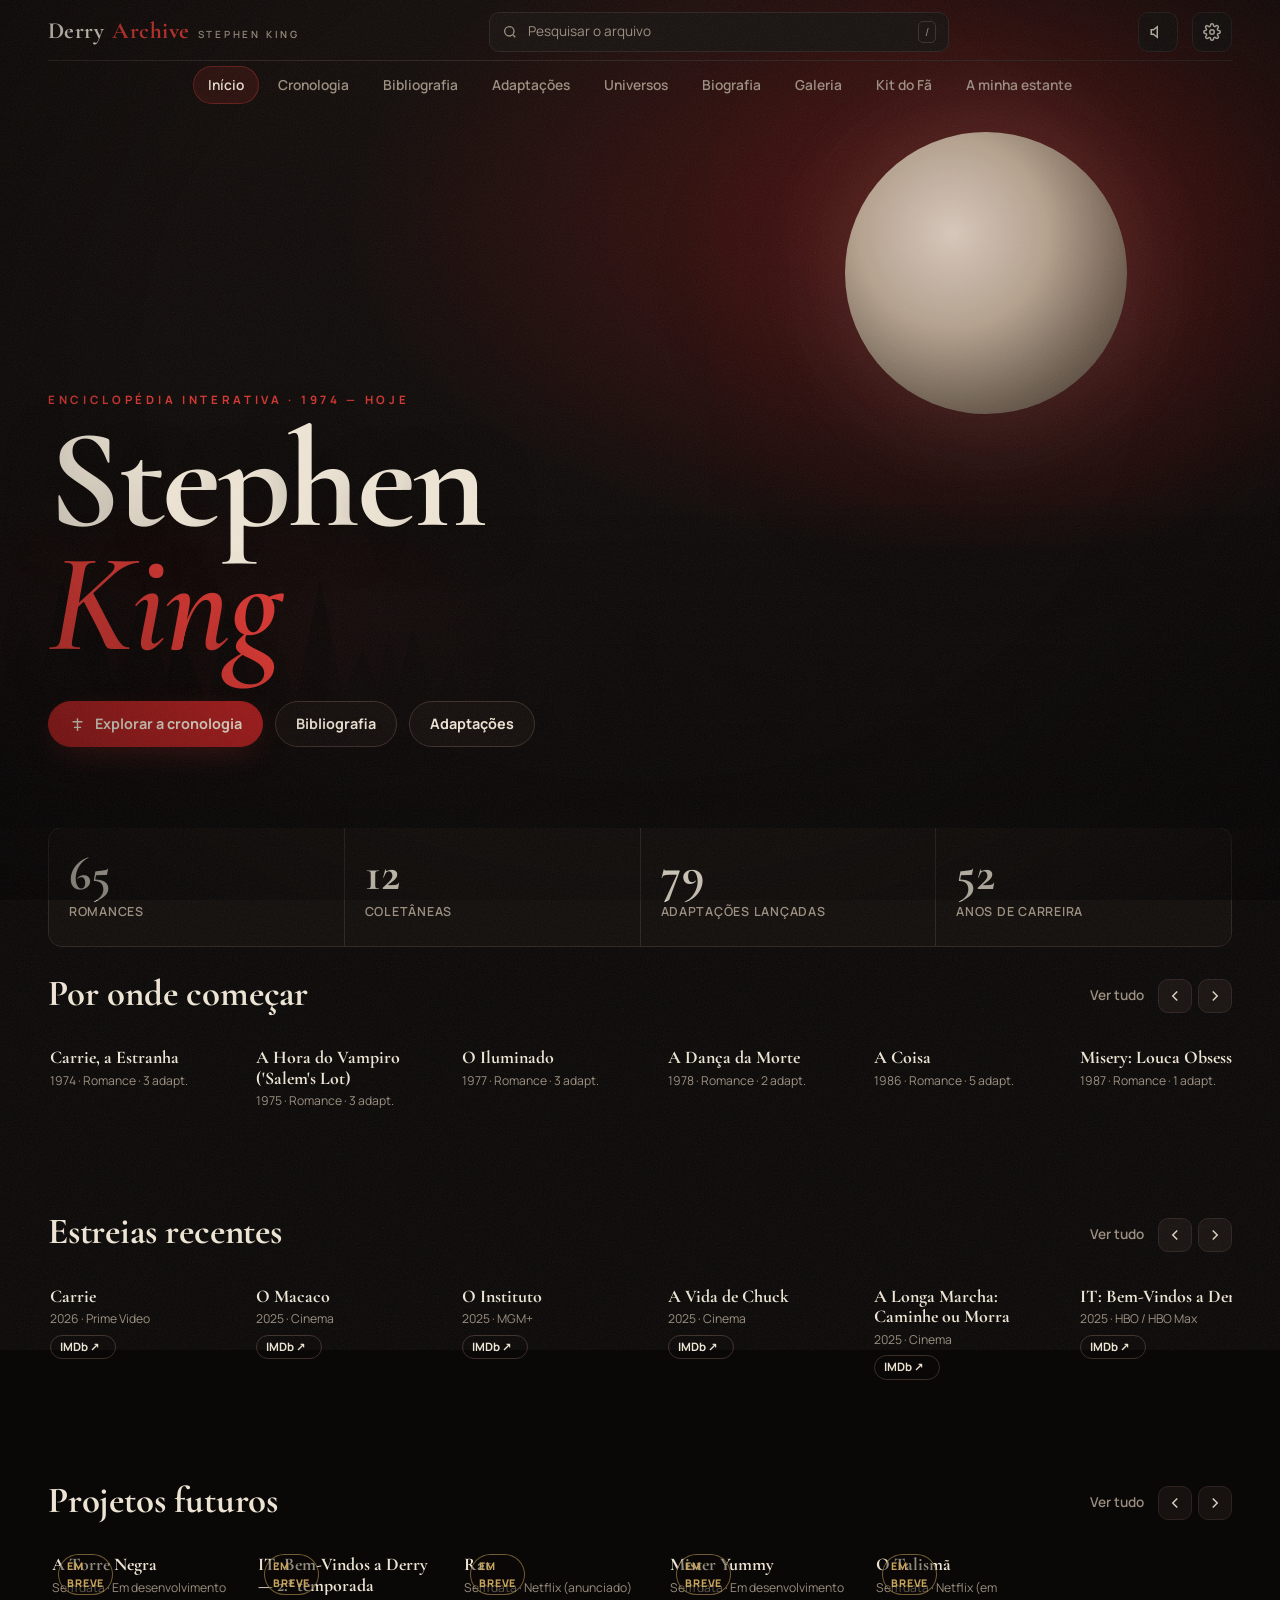
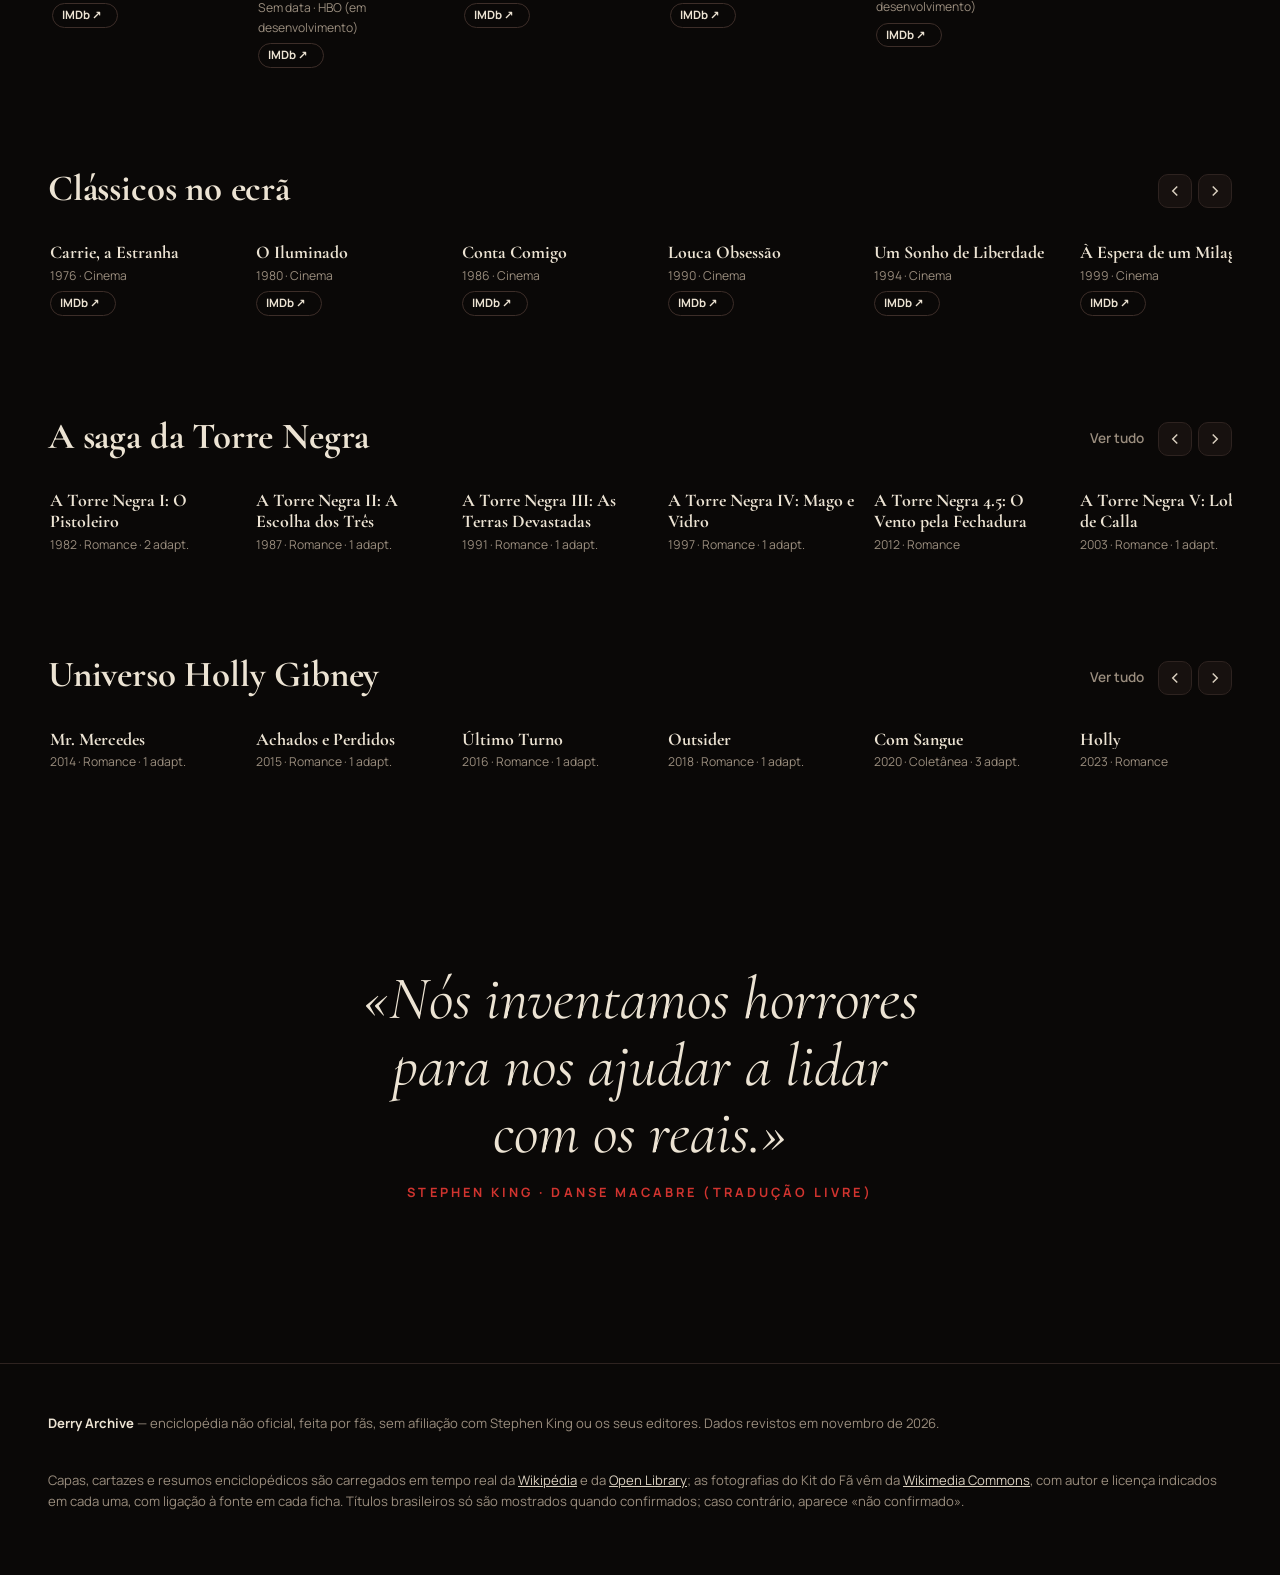
==== stephen-king.html @ 0742fe90 "Add files via upload" ====
<!doctype html>
<html lang="pt">
<head>
<meta charset="utf-8">
<meta name="viewport" content="width=device-width, initial-scale=1, viewport-fit=cover">
<title>Derry Archive — Enciclopédia Stephen King</title>
<meta name="description" content="Enciclopédia interativa de Stephen King: bibliografia completa, adaptações para cinema, TV e streaming, cronologia, universos partilhados, biografia e a sua estante pessoal.">
<meta name="theme-color" content="#0a0807">
<link rel="apple-touch-icon" href="[data-uri]">
<script>(function(){try{var I=["[data-uri]","[data-uri]"];var m={name:"Derry Archive — Enciclopédia Stephen King",short_name:"Derry Archive",lang:"pt",start_url:location.href.split("#")[0],display:"standalone",background_color:"#0a0807",theme_color:"#0a0807",icons:[{src:I[0],sizes:"192x192",type:"image/png"},{src:I[1],sizes:"512x512",type:"image/png"}]};var l=document.createElement("link");l.rel="manifest";l.href=URL.createObjectURL(new Blob([JSON.stringify(m)],{type:"application/manifest+json"}));document.head.appendChild(l);}catch(e){}})();</script>
<meta name="apple-mobile-web-app-capable" content="yes">
<meta name="mobile-web-app-capable" content="yes">
<meta name="apple-mobile-web-app-title" content="Derry Archive">
<meta name="apple-mobile-web-app-status-bar-style" content="black-translucent">
<link rel="preconnect" href="https://fonts.googleapis.com">
<link rel="preconnect" href="https://fonts.gstatic.com" crossorigin>
<link rel="preconnect" href="https://en.wikipedia.org">
<link rel="preconnect" href="https://upload.wikimedia.org">
<link href="https://fonts.googleapis.com/css2?family=Cormorant+Garamond:ital,wght@0,500;0,600;0,700;1,500;1,600&family=Manrope:wght@400;500;600;700;800&display=swap" rel="stylesheet">
<link rel="icon" href="data:image/svg+xml,%3Csvg xmlns='http://www.w3.org/2000/svg' viewBox='0 0 64 64'%3E%3Crect width='64' height='64' rx='14' fill='%230a0807'/%3E%3Ctext x='32' y='45' font-family='Georgia' font-size='38' font-weight='700' text-anchor='middle' fill='%23d1342f'%3EK%3C/text%3E%3C/svg%3E">
<style>:root{
  --bg:#0a0807; --bg2:#110d0b; --surface:#17110f; --surface2:#1f1714; --line:#2e2320; --line2:#3d2e29;
  --bone:#ece3d3; --text:#d9cfbf; --muted:#9a8d7e; --faint:#6d6157;
  --red:#a61b1b; --red2:#d1342f; --redglow:rgba(209,52,47,.35); --gold:#c9a45c;
  --film:#5d86b3; --series:#8e6bbf; --future:#c9a45c;
  --r:14px; --r-sm:9px;
  --serif:'Cormorant Garamond',Georgia,'Times New Roman',serif;
  --sans:'Manrope',system-ui,-apple-system,'Segoe UI',Roboto,sans-serif;
  --ease:cubic-bezier(.2,.7,.2,1);
  --gutter:clamp(16px,4vw,48px);
  --maxw:1320px;
  --fs: 1;
}
*,*::before,*::after{box-sizing:border-box}
html{scroll-behavior:smooth;-webkit-text-size-adjust:100%;font-size:calc(16px * var(--fs))}
body{margin:0;background:var(--bg);color:var(--text);font-family:var(--sans);line-height:1.6;overflow-x:hidden;min-height:100vh}
img{max-width:100%;display:block}
button,input,select{font:inherit;color:inherit}
a{color:var(--bone)}
:focus-visible{outline:2px solid var(--red2);outline-offset:3px;border-radius:6px}
.sr-only{position:absolute!important;width:1px;height:1px;padding:0;margin:-1px;overflow:hidden;clip:rect(0,0,0,0);white-space:nowrap;border:0}
.skip{position:fixed;left:12px;top:-60px;z-index:999;background:var(--red);color:#fff;padding:10px 16px;border-radius:8px;text-decoration:none;transition:top .2s}
.skip:focus{top:12px}

/* ---------- atmosfera: grão, vinheta, neblina ---------- */
.grain{position:fixed;inset:-50%;pointer-events:none;z-index:60;opacity:.07;
  background-image:url("data:image/svg+xml,%3Csvg xmlns='http://www.w3.org/2000/svg' width='180' height='180'%3E%3Cfilter id='n'%3E%3CfeTurbulence type='fractalNoise' baseFrequency='.85' numOctaves='3' stitchTiles='stitch'/%3E%3CfeColorMatrix values='0 0 0 0 1 0 0 0 0 .95 0 0 0 0 .9 0 0 0 .9 0'/%3E%3C/filter%3E%3Crect width='100%25' height='100%25' filter='url(%23n)'/%3E%3C/svg%3E");
  animation:grain 1.2s steps(6) infinite}
@keyframes grain{0%{transform:translate(0,0)}20%{transform:translate(-3%,2%)}40%{transform:translate(2%,-3%)}60%{transform:translate(-2%,-1%)}80%{transform:translate(3%,3%)}100%{transform:translate(0,0)}}
.vignette{position:fixed;inset:0;pointer-events:none;z-index:59;background:radial-gradient(ellipse at 50% 40%,transparent 55%,rgba(0,0,0,.55) 100%)}
.fog{position:fixed;inset:0;pointer-events:none;z-index:0;overflow:hidden;opacity:.55}
.fog i{position:absolute;width:160%;height:60%;left:-30%;border-radius:50%;filter:blur(60px);
  background:radial-gradient(ellipse at center,rgba(140,120,110,.16),transparent 65%);animation:drift 38s ease-in-out infinite alternate}
.fog i:nth-child(1){top:55%}
.fog i:nth-child(2){top:70%;animation-duration:52s;animation-delay:-12s;background:radial-gradient(ellipse at center,rgba(120,30,30,.12),transparent 65%)}
.fog i:nth-child(3){top:20%;animation-duration:64s;animation-delay:-30s;opacity:.6}
@keyframes drift{from{transform:translateX(-12%)}to{transform:translateX(12%)}}
body.no-fog .fog,body.no-fog .grain{display:none}

/* ---------- cabeçalho ---------- */
.top{position:sticky;top:0;z-index:50;transition:background .4s,border-color .4s,backdrop-filter .4s;border-bottom:1px solid transparent}
.top.scrolled{background:rgba(10,8,7,.82);backdrop-filter:blur(14px) saturate(1.2);-webkit-backdrop-filter:blur(14px) saturate(1.2);border-color:var(--line)}
.top-in{max-width:var(--maxw);margin:0 auto;padding:12px var(--gutter);display:flex;align-items:center;gap:18px}
.brand{display:flex;align-items:baseline;gap:8px;text-decoration:none;color:var(--bone);font-family:var(--serif);font-size:1.45rem;font-weight:700;letter-spacing:.02em;white-space:nowrap}
.brand b{color:var(--red2);font-weight:700}
.brand small{font-family:var(--sans);font-size:.62rem;letter-spacing:.28em;text-transform:uppercase;color:var(--muted);font-weight:600}
.nav{display:flex;gap:2px;margin-left:auto}
.nav a{position:relative;white-space:nowrap;padding:8px 11px;border-radius:8px;text-decoration:none;color:var(--muted);font-size:.86rem;font-weight:600;transition:color .25s}
.nav a::after{content:"";position:absolute;left:11px;right:11px;bottom:3px;height:2px;background:var(--red2);transform:scaleX(0);transform-origin:left;transition:transform .35s var(--ease)}
.nav a:hover,.nav a[aria-current="page"]{color:var(--bone)}
.nav a[aria-current="page"]::after{transform:scaleX(1)}
.icon-btn{display:inline-grid;place-items:center;width:40px;height:40px;border-radius:10px;border:1px solid var(--line);background:var(--surface);cursor:pointer;color:var(--text);transition:border-color .2s,background .2s,transform .2s;flex:none}
.icon-btn:hover{border-color:var(--red);background:var(--surface2)}
.icon-btn svg{width:18px;height:18px}
.search-trigger{display:flex;align-items:center;gap:10px;height:40px;padding:0 12px;border-radius:10px;border:1px solid var(--line);background:var(--surface);color:var(--muted);cursor:pointer;font-size:.85rem;min-width:190px;transition:border-color .2s}
.search-trigger:hover{border-color:var(--red)}
.search-trigger kbd{margin-left:auto;font-family:var(--sans);font-size:.7rem;border:1px solid var(--line2);border-radius:5px;padding:1px 6px}
.search-trigger svg{width:16px;height:16px}
.menu-btn{display:none}
@media (max-width:1100px){.search-trigger{min-width:0}.search-trigger span,.search-trigger kbd{display:none}}
@media (max-width:1180px){
  .menu-btn{display:inline-grid}
  .nav{position:fixed;inset:var(--hdr,64px) 0 auto 0;flex-direction:column;background:rgba(10,8,7,.97);backdrop-filter:blur(14px);padding:12px var(--gutter) 22px;border-bottom:1px solid var(--line);
    transform:translateY(-12px);opacity:0;visibility:hidden;transition:opacity .3s,transform .3s var(--ease),visibility .3s;max-height:calc(100vh - var(--hdr,64px));overflow:auto}
  .nav.open{opacity:1;transform:none;visibility:visible}
  .nav a{padding:13px 8px;font-size:1.05rem;border-bottom:1px solid var(--line)}
  .nav a::after{display:none}
  .nav a[aria-current="page"]{color:var(--red2)}
  .top-in{gap:10px}
  .search-trigger{margin-left:auto}
}
@media (max-width:420px){.brand small{display:none}.brand{font-size:1.2rem}.top-in{gap:8px}}
/* barra superior em duas linhas no ecrã grande: marca · pesquisa · ações / navegação */
@media (min-width:1181px){
  .top-in{flex-wrap:wrap;column-gap:14px;row-gap:0;padding-bottom:0}
  .brand{order:1}
  .search-trigger{order:2;margin:0 auto;flex:0 1 460px;min-width:300px}
  #soundBtn{order:3}
  #openSettings{order:4}
  .nav{order:5;flex:1 0 100%;margin:8px 0 0;justify-content:center;gap:4px;border-top:1px solid var(--line);padding:5px 0 7px}
  .nav a{padding:8px 15px;border-radius:999px}
  .nav a::after{display:none}
  .nav a[aria-current="page"]{background:rgba(209,52,47,.14);color:var(--bone);box-shadow:inset 0 0 0 1px rgba(209,52,47,.35)}
  .nav a:hover:not([aria-current="page"]){background:rgba(255,255,255,.04)}
}

/* ---------- layout ---------- */
main{position:relative;z-index:1}
.view{display:none}
.view.active{display:block;animation:viewIn .7s var(--ease)}
@keyframes viewIn{from{opacity:0;transform:translateY(14px)}to{opacity:1;transform:none}}
.wrap{max-width:var(--maxw);margin:0 auto;padding:0 var(--gutter)}
.page-head{padding:clamp(42px,7vw,86px) 0 26px}
.eyebrow{font-size:.72rem;letter-spacing:.32em;text-transform:uppercase;color:var(--red2);font-weight:700;margin:0 0 10px}
h1,h2,h3{font-family:var(--serif);color:var(--bone);line-height:1.05;margin:0;font-weight:700;letter-spacing:-.005em}
.page-head h1{font-size:clamp(2.5rem,6.5vw,4.8rem)}
.page-head p.lead{max-width:62ch;color:var(--muted);font-size:1.05rem;margin:14px 0 0}
.section{padding:28px 0 56px}
.section-title{display:flex;align-items:end;justify-content:space-between;gap:14px;margin-bottom:18px}
.section-title h2{font-size:clamp(1.6rem,3.2vw,2.3rem)}
.section-title a,.link-btn{color:var(--muted);font-size:.85rem;text-decoration:none;font-weight:600;background:none;border:0;cursor:pointer;padding:6px 0}
.section-title a:hover,.link-btn:hover{color:var(--red2)}

/* ---------- herói ---------- */
.hero{position:relative;min-height:min(92vh,880px);display:flex;align-items:flex-end;overflow:hidden;isolation:isolate;margin-top:calc(-1*var(--hdr,65px));padding-top:var(--hdr,65px)}
.hero-bg{position:absolute;inset:-8%;z-index:-2;will-change:transform;
  background:
   radial-gradient(ellipse 60% 50% at 72% 30%,rgba(166,27,27,.38),transparent 70%),
   radial-gradient(ellipse 40% 35% at 20% 80%,rgba(80,20,20,.35),transparent 70%),
   linear-gradient(180deg,#120c0a 0%,#0a0807 100%)}
.hero-moon{position:absolute;right:12%;top:16%;width:clamp(140px,22vw,300px);aspect-ratio:1;border-radius:50%;z-index:-1;will-change:transform;
  background:radial-gradient(circle at 38% 36%,#f3e7d2 0%,#cdb999 38%,#7d6a54 70%,#3a2e25 100%);
  box-shadow:0 0 80px 18px rgba(243,220,190,.10),0 0 220px 60px rgba(166,27,27,.18);opacity:.85;filter:saturate(.7)}
.hero-trees{position:absolute;left:0;right:0;bottom:0;height:46%;z-index:-1;will-change:transform;opacity:.95}
.hero-trees svg{width:100%;height:100%}
.hero-trees{-webkit-mask-image:linear-gradient(180deg,#000 0%,#000 40%,rgba(0,0,0,.55) 70%,transparent 100%);mask-image:linear-gradient(180deg,#000 0%,#000 40%,rgba(0,0,0,.55) 70%,transparent 100%)}
.hero::after{content:"";position:absolute;left:0;right:0;bottom:-1px;height:min(38%,320px);z-index:-1;pointer-events:none;background:linear-gradient(180deg,rgba(10,8,7,0) 0%,rgba(10,8,7,.55) 45%,var(--bg) 100%)}
.hero-content{width:100%;max-width:var(--maxw);margin:0 auto;padding:0 var(--gutter) clamp(54px,9vh,96px)}
.hero h1{font-size:clamp(3.4rem,11vw,9.5rem);line-height:.88;letter-spacing:-.02em;text-shadow:0 10px 50px rgba(0,0,0,.6)}
.hero h1 .l{display:inline-block;opacity:0;transform:translateY(.4em) rotate(4deg);filter:blur(8px);animation:letter 1.1s var(--ease) forwards}
.hero h1 em{font-style:italic;color:var(--red2);font-weight:600}
@keyframes letter{to{opacity:1;transform:none;filter:none}}
.hero .tag{font-size:clamp(1rem,1.7vw,1.2rem);max-width:56ch;color:#c8bba8;margin:20px 0 28px;opacity:0;animation:fadeUp 1s 1.1s var(--ease) forwards}
.hero .ctas{margin-top:34px;display:flex;flex-wrap:wrap;gap:12px;opacity:0;animation:fadeUp 1s 1.3s var(--ease) forwards}
@keyframes fadeUp{from{opacity:0;transform:translateY(16px)}to{opacity:1;transform:none}}
.btn{display:inline-flex;align-items:center;gap:9px;height:46px;padding:0 20px;border-radius:999px;border:1px solid var(--line2);background:rgba(23,17,15,.7);color:var(--bone);font-weight:700;font-size:.9rem;text-decoration:none;cursor:pointer;transition:transform .25s var(--ease),background .25s,border-color .25s,box-shadow .25s}
.btn:hover{transform:translateY(-2px);border-color:var(--red)}
.btn.primary{background:var(--red);border-color:var(--red);box-shadow:0 10px 34px -10px var(--redglow)}
.btn.primary:hover{background:var(--red2)}
.btn svg{width:17px;height:17px}
.btn.sm{height:36px;padding:0 14px;font-size:.8rem}
.stats{display:grid;grid-template-columns:repeat(4,minmax(0,1fr));gap:1px;background:var(--line);border:1px solid var(--line);border-radius:var(--r);overflow:hidden;margin-top:-1px}
.stat{background:var(--bg2);padding:22px 20px}
.stat b{display:block;font-family:var(--serif);font-size:clamp(2rem,4vw,3rem);color:var(--bone);line-height:1}
.stat span{font-size:.78rem;color:var(--muted);letter-spacing:.06em;text-transform:uppercase;font-weight:600}
@media (max-width:640px){.stats{grid-template-columns:repeat(2,1fr)}}

/* ---------- carrosséis ---------- */
.row{position:relative}
.rail{display:grid;grid-auto-flow:column;grid-auto-columns:clamp(140px,15vw,190px);gap:16px;overflow-x:auto;scroll-snap-type:x mandatory;padding:6px 2px 18px;scrollbar-width:thin;scrollbar-color:var(--line2) transparent;overscroll-behavior-x:contain}
.rail > *{scroll-snap-align:start}
.rail-nav{display:flex;gap:6px}
.rail-nav button{width:34px;height:34px}

/* ---------- cartões ---------- */
.grid{display:grid;grid-template-columns:repeat(auto-fill,minmax(min(100%,168px),1fr));gap:clamp(14px,2vw,22px)}
.card{position:relative;display:flex;flex-direction:column;text-align:left;background:none;border:0;padding:0;cursor:pointer;color:inherit;border-radius:var(--r);perspective:900px}
.card .cv{position:relative;transition:transform .5s var(--ease),box-shadow .5s var(--ease);transform-style:preserve-3d;border-radius:var(--r-sm)}
.card:hover .cv,.card:focus-visible .cv{transform:translateY(-6px) rotateX(var(--rx,0deg)) rotateY(var(--ry,0deg));box-shadow:0 26px 50px -18px rgba(0,0,0,.9),0 0 0 1px rgba(209,52,47,.35)}
.card .meta{padding:10px 2px 0}
.card .ttl{font-family:var(--serif);font-size:1.12rem;font-weight:700;color:var(--bone);line-height:1.15;display:-webkit-box;-webkit-line-clamp:2;-webkit-box-orient:vertical;overflow:hidden}
.card .sub{font-size:.76rem;color:var(--muted);margin-top:3px;display:flex;gap:6px;flex-wrap:wrap;align-items:center}
.card .flags{position:absolute;top:8px;right:8px;display:flex;gap:5px;z-index:3}
.flag{display:inline-grid;place-items:center;width:26px;height:26px;border-radius:50%;background:rgba(10,8,7,.75);backdrop-filter:blur(6px);border:1px solid var(--line2)}
.flag svg{width:13px;height:13px}
.flag.fav{color:var(--red2)} .flag.read{color:#7fbf7f} .flag.reading{color:var(--gold)} .flag.want{color:var(--film)}
.badge{display:inline-flex;align-items:center;gap:5px;font-size:.66rem;font-weight:800;letter-spacing:.08em;text-transform:uppercase;padding:3px 8px;border-radius:999px;border:1px solid var(--line2);color:var(--muted);background:rgba(10,8,7,.4)}
.badge.film{color:#a9c4e3;border-color:rgba(93,134,179,.5)}
.badge.series{color:#c9b3ea;border-color:rgba(142,107,191,.5)}
.badge.future{color:var(--gold);border-color:rgba(201,164,92,.55)}
.badge.book{color:#e6a19e;border-color:rgba(209,52,47,.45)}
.card .rank{position:absolute;left:8px;top:8px;z-index:3}

/* ---------- capas ---------- */
.cover{position:relative;aspect-ratio:2/3;border-radius:var(--r-sm);overflow:hidden;background:var(--surface2);isolation:isolate}
.cover.wide{aspect-ratio:2/3}
.cover img{position:absolute;inset:0;width:100%;height:100%;object-fit:cover;opacity:0;transition:opacity .8s var(--ease),transform 1.2s var(--ease);z-index:2}
.cover img.on{opacity:1}
.card:hover .cover img{transform:scale(1.04)}
.cover .gen{position:absolute;inset:0;display:flex;flex-direction:column;justify-content:space-between;padding:14px 12px;z-index:1;
  background:linear-gradient(160deg,var(--c1,#3a1513),var(--c2,#120c0a));}
.cover .gen::before{content:"";position:absolute;inset:6px;border:1px solid rgba(236,227,211,.14);border-radius:5px}
.cover .gen::after{content:"";position:absolute;inset:0;background:radial-gradient(ellipse at 50% 120%,rgba(0,0,0,.6),transparent 60%)}
.cover .gen .a{font-size:.55rem;letter-spacing:.3em;text-transform:uppercase;color:rgba(236,227,211,.7);font-weight:700;position:relative;z-index:1}
.cover .gen .t{font-family:var(--serif);font-weight:700;color:var(--bone);font-size:clamp(1rem,1.6vw,1.35rem);line-height:1.02;position:relative;z-index:1;text-wrap:balance}
.cover .gen .y{font-family:var(--serif);font-style:italic;color:rgba(236,227,211,.6);font-size:.9rem;position:relative;z-index:1}
.cover .shine{position:absolute;inset:0;z-index:3;pointer-events:none;background:linear-gradient(115deg,transparent 40%,rgba(255,255,255,.10) 50%,transparent 60%);transform:translateX(-100%);transition:transform 1s var(--ease)}
.card:hover .shine{transform:translateX(100%)}
.cover .loading{position:absolute;inset:0;z-index:1;background:linear-gradient(100deg,transparent 30%,rgba(255,255,255,.04) 50%,transparent 70%);background-size:200% 100%;animation:shimmer 1.6s infinite}
@keyframes shimmer{from{background-position:150% 0}to{background-position:-50% 0}}

/* ---------- filtros ---------- */
.toolbar{position:sticky;top:var(--hdr,64px);z-index:20;padding:12px 0;margin-bottom:18px;background:linear-gradient(180deg,rgba(10,8,7,.94) 70%,rgba(10,8,7,0));}
.toolbar-in{display:flex;flex-wrap:wrap;gap:10px;align-items:center}
.field{position:relative;flex:1 1 240px;min-width:0}
.field svg{position:absolute;left:12px;top:50%;transform:translateY(-50%);width:16px;height:16px;color:var(--muted);pointer-events:none}
.field input{width:100%;height:42px;padding:0 12px 0 38px;border-radius:10px;border:1px solid var(--line);background:var(--surface);transition:border-color .2s,box-shadow .2s}
.field input:focus{outline:none;border-color:var(--red);box-shadow:0 0 0 3px rgba(166,27,27,.25)}
select{height:42px;padding:0 34px 0 12px;border-radius:10px;border:1px solid var(--line);background:var(--surface) url("data:image/svg+xml,%3Csvg xmlns='http://www.w3.org/2000/svg' width='12' height='8' fill='none' stroke='%239a8d7e' stroke-width='1.6'%3E%3Cpath d='M1 1l5 5 5-5'/%3E%3C/svg%3E") no-repeat right 12px center;appearance:none;-webkit-appearance:none;cursor:pointer;max-width:100%}
select:focus{outline:none;border-color:var(--red)}
.chips{display:flex;gap:7px;flex-wrap:wrap}
.chip{height:34px;padding:0 13px;border-radius:999px;border:1px solid var(--line);background:var(--surface);cursor:pointer;font-size:.8rem;font-weight:700;color:var(--muted);transition:all .2s;display:inline-flex;align-items:center;gap:6px;white-space:nowrap}
.chip:hover{color:var(--bone);border-color:var(--line2)}
.chip[aria-pressed="true"]{background:var(--red);border-color:var(--red);color:#fff}
.chip .dot{width:8px;height:8px;border-radius:50%}
.count{font-size:.8rem;color:var(--muted);margin:0 0 14px}
.empty{padding:60px 20px;text-align:center;color:var(--muted);border:1px dashed var(--line2);border-radius:var(--r)}
.empty h3{font-size:1.6rem;margin-bottom:6px}
@media (max-width:640px){.toolbar{position:static}.toolbar-in select{flex:1 1 calc(50% - 6px)}}

/* ---------- cronologia ---------- */
.decades{display:flex;gap:6px;overflow-x:auto;padding-bottom:4px;scrollbar-width:none}
.decades::-webkit-scrollbar{display:none}
.tl{position:relative;padding:20px 0 60px}
.tl::before{content:"";position:absolute;left:50%;top:0;bottom:0;width:2px;transform:translateX(-50%);background:linear-gradient(180deg,transparent,var(--red) 4%,var(--red) 96%,transparent);opacity:.6}
.tl-progress{position:absolute;left:50%;top:0;width:2px;transform:translateX(-50%);background:var(--red2);box-shadow:0 0 14px var(--red2);height:0;z-index:1}
.tl-year{position:relative;display:grid;grid-template-columns:1fr 92px 1fr;align-items:start;margin:0 0 26px;scroll-margin-top:150px}
.tl-year .yr{grid-column:2;position:sticky;top:calc(var(--hdr,64px) + 68px);justify-self:center;z-index:2;font-family:var(--serif);font-size:1.5rem;font-weight:700;color:var(--bone);background:var(--bg);border:1px solid var(--red);border-radius:999px;padding:2px 14px;box-shadow:0 0 0 6px var(--bg),0 0 26px -4px var(--redglow)}
.tl-col{display:flex;flex-direction:column;gap:10px}
.tl-col.l{grid-column:1;align-items:flex-end;text-align:right}
.tl-col.r{grid-column:3}
.tl-col h4{display:none}
.node{position:relative;display:flex;gap:12px;align-items:center;max-width:430px;width:100%;padding:9px;border-radius:12px;border:1px solid var(--line);background:linear-gradient(135deg,var(--surface),var(--bg2));cursor:pointer;text-align:left;transition:transform .35s var(--ease),border-color .3s,box-shadow .3s,opacity .3s}
.tl-col.l .node{flex-direction:row-reverse;text-align:right}
.node:hover{transform:translateY(-2px);border-color:var(--line2);box-shadow:0 14px 30px -18px #000}
.node .cover{width:48px;flex:none;border-radius:6px}
.node .cover .gen{padding:5px}.node .cover .gen .a,.node .cover .gen .y{display:none}.node .cover .gen .t{font-size:.55rem}
.node .nt{display:block;font-family:var(--serif);font-weight:700;font-size:1.06rem;color:var(--bone);line-height:1.15}
.node .ns{display:block;font-size:.74rem;color:var(--muted)}
.node .nb{margin-top:5px;display:flex;gap:5px;flex-wrap:wrap}
.tl-col.l .node .nb{justify-content:flex-end}
.node.book{border-left:3px solid var(--red)}
.tl-col.l .node.book{border-left:1px solid var(--line);border-right:3px solid var(--red)}
.node.adapt.k-filme{border-left:3px solid var(--film)}
.node.adapt.k-serie,.node.adapt.k-minisserie,.node.adapt.k-telefilme{border-left:3px solid var(--series)}
.node.future{border-left:3px dashed var(--future)}
.tl.linking .node{opacity:.22}
.tl.linking .node.linked{opacity:1;border-color:var(--red2);box-shadow:0 0 0 1px var(--red2),0 0 30px -6px var(--redglow)}
.tl.linking .node.linked.origin{box-shadow:0 0 0 2px var(--gold),0 0 30px -6px rgba(201,164,92,.5)}
.link-hint{position:sticky;bottom:14px;z-index:10;margin:0 auto;width:fit-content;max-width:calc(100% - 32px);display:none;align-items:center;gap:10px;padding:9px 10px 9px 16px;border-radius:999px;background:rgba(23,17,15,.95);border:1px solid var(--red);font-size:.85rem;box-shadow:0 14px 40px -10px #000}
.tl.linking + .link-hint, .link-hint.show{display:flex}
.legend{display:flex;gap:14px;flex-wrap:wrap;font-size:.78rem;color:var(--muted);margin-top:10px}
.legend span{display:inline-flex;align-items:center;gap:6px}
.legend i{width:14px;height:3px;border-radius:2px;display:inline-block}
@media (max-width:760px){
  .tl::before,.tl-progress{left:18px}
  .tl-year{grid-template-columns:36px 1fr;gap:0 12px}
  .tl-year .yr{grid-column:1 / -1;justify-self:start;position:sticky;top:76px;margin:0 0 10px -2px;font-size:1.25rem}
  .tl-col.l,.tl-col.r{grid-column:2;align-items:stretch;text-align:left}
  .tl-col.l .node{flex-direction:row;text-align:left;border-right:1px solid var(--line)}
  .tl-col.l .node.book{border-left:3px solid var(--red)}
  .tl-col.l .node .nb{justify-content:flex-start}
  .tl-col.r{margin-top:10px}
  .tl-col:empty{display:none}
  .node{max-width:none}
}

/* ---------- universos ---------- */
.uni-grid{display:grid;grid-template-columns:repeat(auto-fill,minmax(min(100%,340px),1fr));gap:20px}
.uni{position:relative;overflow:hidden;border-radius:var(--r);border:1px solid var(--line);background:var(--surface);padding:26px 24px 22px;isolation:isolate;transition:border-color .3s,transform .4s var(--ease)}
.uni::before{content:"";position:absolute;inset:0;z-index:-1;background:radial-gradient(ellipse 80% 70% at 100% 0%,var(--uc),transparent 65%);opacity:.32;transition:opacity .4s}
.uni:hover{border-color:var(--line2);transform:translateY(-3px)}
.uni:hover::before{opacity:.5}
.uni h3{font-size:1.9rem}
.uni .usub{font-size:.75rem;letter-spacing:.2em;text-transform:uppercase;color:var(--muted);font-weight:700;margin:4px 0 12px}
.uni p{font-size:.92rem;color:#c3b8a8;margin:0 0 16px}
.mini-covers{display:flex;padding-left:10px}
.mini-covers .cover{width:44px;margin-left:-10px;border:2px solid var(--surface);border-radius:6px;box-shadow:0 6px 14px -6px #000;transition:transform .3s var(--ease)}
.uni:hover .mini-covers .cover{transform:translateY(-3px)}
.mini-covers .cover .gen{padding:4px}.mini-covers .cover .gen .a,.mini-covers .cover .gen .y{display:none}.mini-covers .cover .gen .t{font-size:.45rem}
.ulinks{display:flex;flex-wrap:wrap;gap:6px;margin-top:14px}
.ulinks button{font-size:.75rem;padding:4px 10px;border-radius:999px;border:1px solid var(--line2);background:rgba(10,8,7,.4);cursor:pointer;color:var(--text);transition:border-color .2s,color .2s}
.ulinks button:hover{border-color:var(--red2);color:var(--bone)}
.constellation{width:100%;height:auto;border:1px solid var(--line);border-radius:var(--r);background:radial-gradient(ellipse at center,#160f0d,#0a0807);margin-bottom:26px}
.constellation text{font-family:var(--serif);fill:var(--bone)}
.constellation .edge{stroke:rgba(209,52,47,.35);stroke-width:1}
.constellation g.n{cursor:pointer}
.constellation g.n circle{transition:r .3s}
.constellation .edge{fill:none;stroke-linecap:round;stroke-dasharray:2 10;animation:conFlow 2.4s linear infinite}
.constellation .star{fill:#ece3d3;opacity:.35;animation:conTw 4.5s ease-in-out infinite alternate}
.constellation .halo{transform-box:fill-box;transform-origin:center;animation:conPulse 4.2s ease-in-out infinite alternate}
.constellation g.n:hover circle:not(.halo),.constellation g.n:focus circle:not(.halo){filter:drop-shadow(0 0 10px currentColor)}
@keyframes conFlow{to{stroke-dashoffset:-24}}
@keyframes conTw{to{opacity:.9}}
@keyframes conPulse{to{opacity:.38;transform:scale(1.18)}}
html.reduce .constellation .edge,html.reduce .constellation .star,html.reduce .constellation .halo{animation:none}
.constellation g.n:hover circle.halo,.constellation g.n:focus circle.halo{r:30}

/* ---------- biografia ---------- */
.bio-grid{display:grid;grid-template-columns:minmax(0,1fr) minmax(0,1.4fr);gap:clamp(24px,5vw,64px);align-items:start}
.bio-portrait{position:sticky;top:calc(var(--hdr,64px) + 32px);border-radius:var(--r);overflow:hidden;border:1px solid var(--line);background:var(--surface)}
.bio-portrait .ph{aspect-ratio:4/5;position:relative;background:linear-gradient(160deg,#2a1210,#0a0807)}
.bio-portrait img{width:100%;height:100%;object-fit:cover;filter:grayscale(.85) contrast(1.1) sepia(.25);opacity:0;transition:opacity 1s}
.bio-portrait img.on{opacity:1}
.bio-portrait .cap{padding:16px 18px;font-size:.8rem;color:var(--muted)}
.bio-portrait blockquote{margin:0;padding:18px;font-family:var(--serif);font-size:1.35rem;font-style:italic;color:var(--bone);border-top:1px solid var(--line)}
.events{position:relative;padding-left:28px}
.events::before{content:"";position:absolute;left:7px;top:6px;bottom:6px;width:2px;background:linear-gradient(var(--red),transparent)}
.ev{position:relative;margin-bottom:28px}
.ev::before{content:"";position:absolute;left:-26px;top:9px;width:12px;height:12px;border-radius:50%;background:var(--bg);border:2px solid var(--red2);box-shadow:0 0 12px var(--redglow)}
.ev .ey{font-family:var(--serif);font-size:1.9rem;color:var(--red2);font-weight:700;line-height:1}
.ev h3{font-size:1.4rem;margin:2px 0 4px}
.ev p{margin:0;color:#c3b8a8}
@media (max-width:860px){.bio-grid{grid-template-columns:1fr}.bio-portrait{position:relative;top:0;max-width:440px}}

/* ---------- galeria ---------- */
.gallery{columns:6 170px;column-gap:14px}
.gallery .card{break-inside:avoid;margin-bottom:14px;width:100%}
.gallery .card .meta{display:none}
.gallery .card .cover::after{content:attr(data-label);position:absolute;left:0;right:0;bottom:0;z-index:4;padding:30px 10px 10px;font-family:var(--serif);font-weight:700;font-size:.95rem;color:var(--bone);background:linear-gradient(transparent,rgba(0,0,0,.88));opacity:0;transform:translateY(8px);transition:all .4s var(--ease)}
.gallery .card:hover .cover::after,.gallery .card:focus-visible .cover::after{opacity:1;transform:none}

/* ---------- estante ---------- */
.shelf-top{display:grid;grid-template-columns:auto 1fr;gap:clamp(20px,4vw,48px);align-items:center;padding:26px;border:1px solid var(--line);border-radius:var(--r);background:linear-gradient(135deg,var(--surface),var(--bg2));margin-bottom:28px}
.ring{width:170px;height:170px;position:relative}
.ring svg{width:100%;height:100%;transform:rotate(-90deg)}
.ring circle{fill:none;stroke-width:12}
.ring .bgc{stroke:var(--line)}
.ring .fgc{stroke:var(--red2);stroke-linecap:round;transition:stroke-dashoffset 1.4s var(--ease);filter:drop-shadow(0 0 8px var(--redglow))}
.ring .lbl{position:absolute;inset:0;display:grid;place-items:center;text-align:center}
.ring .lbl b{font-family:var(--serif);font-size:2.6rem;color:var(--bone);line-height:1;display:block}
.ring .lbl span{font-size:.72rem;color:var(--muted);text-transform:uppercase;letter-spacing:.1em}
.kpis{display:grid;grid-template-columns:repeat(auto-fit,minmax(120px,1fr));gap:12px}
.kpi{padding:14px;border-radius:12px;background:rgba(10,8,7,.5);border:1px solid var(--line)}
.kpi b{font-family:var(--serif);font-size:1.9rem;color:var(--bone);display:block;line-height:1}
.kpi span{font-size:.74rem;color:var(--muted)}
.bars{display:grid;gap:7px;margin-top:18px}
.bar{display:grid;grid-template-columns:52px 1fr 54px;gap:10px;align-items:center;font-size:.78rem;color:var(--muted)}
.bar .track{height:8px;border-radius:9px;background:var(--line);overflow:hidden}
.bar .fill{height:100%;background:linear-gradient(90deg,var(--red),var(--red2));border-radius:9px;width:0;transition:width 1.2s var(--ease)}
.tabs{display:flex;gap:6px;flex-wrap:wrap;margin-bottom:18px;border-bottom:1px solid var(--line);padding-bottom:12px}
.shelf-actions{display:flex;gap:8px;flex-wrap:wrap;margin-top:28px;padding-top:18px;border-top:1px solid var(--line)}
@media (max-width:640px){.shelf-top{grid-template-columns:1fr;justify-items:center}.ring{width:150px;height:150px}}


#soundBtn[aria-pressed="false"] #sndWaves{display:none}
#soundBtn[aria-pressed="true"]{color:var(--red2)}


/* ---------- estante com lombadas ---------- */
.bookcase{position:relative;padding:18px 18px 4px;border:12px solid #2b1a11;border-radius:8px;background:radial-gradient(ellipse at 50% 0,#2a1b13,#150d09 70%);box-shadow:inset 0 0 50px #000c,0 36px 70px -34px #000}
.bookcase::before{content:"";position:absolute;inset:0;pointer-events:none;background:repeating-linear-gradient(90deg,rgba(255,255,255,.012) 0 2px,transparent 2px 7px)}
.shelf-row{position:relative;display:flex;align-items:flex-end;gap:2px;min-height:250px;padding:0 6px;margin-bottom:30px}
.shelf-row::after{content:"";position:absolute;left:-18px;right:-18px;bottom:-16px;height:16px;background:linear-gradient(180deg,#6a4630,#43291b 55%,#26150e);box-shadow:0 10px 16px -4px #000d,inset 0 1px 0 rgba(255,255,255,.12)}
.spine{--w:38px;--h:220px;--fs:.9rem;position:relative;flex:none;width:var(--w);height:var(--h);padding:0;border:0;border-radius:3px 3px 1px 1px;cursor:pointer;color:var(--bone);text-align:center;
  background:linear-gradient(90deg,rgba(0,0,0,.4),rgba(255,255,255,.1) 16%,rgba(0,0,0,0) 42%,rgba(0,0,0,.35)),linear-gradient(180deg,var(--c1),var(--c2));
  box-shadow:inset 0 0 0 1px rgba(255,255,255,.06),3px 0 5px rgba(0,0,0,.45);transform-origin:50% 100%;transition:transform .35s var(--ease),filter .3s,opacity .3s}
.spine::before,.spine::after{content:"";position:absolute;left:0;right:0;height:3px;background:rgba(220,185,110,.55)}
.spine::before{top:22px}.spine::after{bottom:26px}
.spine:hover,.spine:focus-visible{transform:translateY(-16px) rotate(-1.5deg);z-index:6;outline:none;filter:brightness(1.18)}
.spine .sp-a{position:absolute;top:7px;left:0;right:0;font-size:.46rem;letter-spacing:.1em;text-transform:uppercase;color:rgba(236,227,211,.8);font-weight:700}
.spine .sp-t{position:absolute;top:30px;bottom:34px;left:0;right:0;display:flex;align-items:center;justify-content:center;writing-mode:vertical-rl;transform:rotate(180deg);font-family:var(--serif);font-weight:700;font-size:var(--fs);line-height:1.05;padding:0 3px;overflow:hidden;text-shadow:0 1px 2px rgba(0,0,0,.6)}
.spine .sp-m{position:absolute;bottom:14px;left:0;right:0;font-size:.62rem;line-height:1;color:#f0c46a}
.spine .sp-y{position:absolute;bottom:4px;left:0;right:0;font-size:.5rem;letter-spacing:.04em;color:rgba(236,227,211,.7)}
.spine.ghost{opacity:.3;filter:grayscale(.85) brightness(.8)}
.spine.ghost:hover{opacity:.8;filter:none}
.case-empty{position:absolute;left:0;right:0;top:34%;z-index:4;text-align:center;padding:0 24px;pointer-events:none}
.case-empty b{display:block;font-family:var(--serif);font-size:1.5rem;color:var(--bone)}
.case-empty span{color:var(--muted);font-size:.9rem}
.shelf-tools{display:flex;gap:10px;flex-wrap:wrap;align-items:center;margin:0 0 14px}
.add-panel{margin-top:22px;padding:18px;border:1px solid var(--line);border-radius:var(--r);background:var(--surface)}
.add-panel h3{margin:0 0 10px;font-size:1.15rem}
.add-panel input[type=search]{width:100%;height:42px;padding:0 14px;border-radius:10px;border:1px solid var(--line);background:var(--bg2);color:var(--text);font:inherit}
.add-list{display:grid;grid-template-columns:repeat(auto-fill,minmax(min(100%,260px),1fr));gap:8px;margin-top:12px;max-height:340px;overflow:auto}
.add-row{display:flex;align-items:center;gap:10px;justify-content:space-between;padding:8px 10px;border:1px solid var(--line);border-radius:10px;background:var(--bg2);color:var(--bone);cursor:pointer;text-align:left;font:inherit;font-size:.85rem}
.add-row:hover{border-color:var(--red)}
.add-row small{color:var(--muted)}
.add-row i{font-style:normal;color:var(--red2);font-weight:700;flex:none}

/* ---------- kit do fã ---------- */
.kit-grid{display:grid;grid-template-columns:repeat(auto-fill,minmax(min(100%,320px),1fr));gap:18px}
.kit-item{border:1px solid var(--line);border-radius:14px;background:var(--surface);padding:12px;display:flex;flex-direction:column;gap:10px}
.kit-pair{display:grid;grid-template-columns:1fr 1fr;gap:10px}
.kit-pair figure{margin:0;min-width:0}
.kit-pair figcaption{font-size:.66rem;color:var(--muted);margin-top:6px;letter-spacing:.06em;text-transform:uppercase;font-weight:700;line-height:1.3}
.kit-pair figcaption a{color:var(--red2)}
.kit-item .cover img{object-fit:contain;background:rgba(0,0,0,.35);cursor:zoom-in}
.kit-item .cover .gen .t{font-size:.95rem}
.kit-item .cover.nobr .gen{opacity:.55}
.kit-meta{display:flex;flex-wrap:wrap;align-items:baseline;gap:4px 10px}
.kit-meta b{font-family:var(--serif);font-size:1.05rem;color:var(--bone);line-height:1.15}
.kit-meta span{font-size:.78rem;color:var(--muted)}
.kit-actions{display:flex;gap:8px;flex-wrap:wrap;margin-top:auto}
.kit-sec{margin:34px 0 14px}
.kit-sec:first-child{margin-top:0}
.kit-sec h2{font-size:clamp(1.4rem,2.6vw,1.9rem);margin:0}
.kit-sec p{margin:4px 0 0;color:var(--muted);font-size:.88rem}
.photo-grid{columns:3 260px;column-gap:14px}
.photo{break-inside:avoid;margin:0 0 14px;border:1px solid var(--line);border-radius:12px;overflow:hidden;background:var(--surface)}
.photo img{display:block;width:100%;height:auto;cursor:zoom-in}
.photo figcaption{padding:9px 11px 11px;font-size:.74rem;color:var(--muted);line-height:1.45}
.photo figcaption a{color:var(--red2)}
.kit-note{padding:16px;border:1px dashed var(--line2);border-radius:12px;color:var(--muted);font-size:.88rem}
.covers-pair img,.kit-item img,.photo img{cursor:zoom-in}
#lightbox{background:rgba(5,3,3,.94)}
#lightbox .lb{height:100%;display:grid;grid-template-rows:1fr auto;gap:10px;padding:clamp(10px,2vw,24px)}
#lightbox .lb img{max-width:100%;max-height:100%;margin:auto;object-fit:contain;min-height:0;min-width:0}
#lightbox .lb-bar{display:flex;gap:10px;flex-wrap:wrap;align-items:center;justify-content:center;color:var(--muted);font-size:.82rem}

/* ---------- modal de detalhe ---------- */
dialog{border:0;padding:0;background:transparent;color:inherit;max-width:none;max-height:none;width:100%;height:100%}
dialog::backdrop{background:rgba(5,3,3,.78);backdrop-filter:blur(8px);-webkit-backdrop-filter:blur(8px)}
.sheet{position:relative;margin:clamp(0px,4vh,48px) auto;width:min(1040px,calc(100% - 2*var(--gutter)));max-height:calc(100% - 2*clamp(0px,4vh,48px));overflow:auto;border-radius:18px;border:1px solid var(--line2);background:var(--bg2);box-shadow:0 40px 120px -20px #000;overscroll-behavior:contain}
dialog[open] .sheet{animation:sheetIn .55s var(--ease)}
@keyframes sheetIn{from{opacity:0;transform:translateY(24px) scale(.98)}to{opacity:1;transform:none}}
.sheet-hero{position:relative;padding:clamp(22px,4vw,40px);display:grid;grid-template-columns:minmax(0,260px) minmax(0,1fr);gap:clamp(20px,4vw,40px);isolation:isolate;overflow:hidden}
.sheet-hero .backdrop{position:absolute;inset:-40px;z-index:-1;background-size:cover;background-position:center;filter:blur(40px) saturate(1.2) brightness(.35);opacity:.9;transform:scale(1.1)}
.sheet-hero::after{content:"";position:absolute;inset:0;z-index:-1;background:linear-gradient(180deg,rgba(17,13,11,.2),var(--bg2))}
.covers-pair{display:grid;gap:12px}
.covers-pair figure{margin:0}
.covers-pair figcaption{font-size:.7rem;color:var(--muted);margin-top:6px;letter-spacing:.06em;text-transform:uppercase;font-weight:700}
.covers-pair .br{display:grid;grid-template-columns:90px 1fr;gap:10px;align-items:center;padding:8px;border-radius:10px;border:1px solid var(--line);background:rgba(10,8,7,.4)}
.covers-pair .br .cover{width:90px}
.covers-pair .br p{margin:0;font-size:.74rem;color:var(--muted)}
.sheet h2{font-size:clamp(2rem,4.6vw,3.3rem)}
.sheet .pt{font-family:var(--serif);font-style:italic;font-size:1.3rem;color:#c9b9a3;margin:6px 0 14px}
.sheet .facts{display:flex;flex-wrap:wrap;gap:6px;margin-bottom:16px}
.sheet .syn{font-size:1rem;color:var(--text);max-width:66ch}
.sheet .actions{display:flex;flex-wrap:wrap;gap:8px;margin-top:20px}
.toggle{display:inline-flex;align-items:center;gap:7px;height:38px;padding:0 14px;border-radius:999px;border:1px solid var(--line2);background:rgba(10,8,7,.5);cursor:pointer;font-weight:700;font-size:.8rem;transition:all .2s}
.toggle svg{width:15px;height:15px}
.toggle:hover{border-color:var(--red)}
.toggle[aria-pressed="true"]{background:var(--red);border-color:var(--red);color:#fff}
.toggle.fav[aria-pressed="true"] svg{fill:currentColor}
.sheet-body{padding:0 clamp(22px,4vw,40px) clamp(22px,4vw,40px);display:grid;gap:26px}
.sheet-body h3{font-size:1.5rem;margin-bottom:12px}
.sheet-body .rail{grid-auto-columns:clamp(110px,14vw,140px)}
.wiki{border-left:3px solid var(--red);padding:4px 0 4px 16px;color:#c3b8a8;font-size:.92rem}
.wiki small{display:block;margin-top:8px;color:var(--muted)}
.close{position:sticky;top:12px;float:right;margin:12px 12px -52px 0;z-index:5;background:rgba(10,8,7,.75);backdrop-filter:blur(8px)}
@media (max-width:700px){
  .sheet{margin:0;width:100%;max-height:100%;height:100%;border-radius:0;border:0}
  .sheet-hero{grid-template-columns:1fr}
  .covers-pair{grid-template-columns:minmax(0,150px) 1fr;align-items:start}
  .covers-pair .br{grid-template-columns:1fr;text-align:left}
  .covers-pair .br .cover{width:100%}
}

/* ---------- pesquisa global ---------- */
.palette .sheet{width:min(720px,calc(100% - 2*var(--gutter)));margin-top:10vh;max-height:76vh;display:flex;flex-direction:column;overflow:hidden}
.palette .field{flex:none;padding:14px;border-bottom:1px solid var(--line)}
.palette .field svg{left:28px}
.palette .field input{height:50px;font-size:1.05rem}
.results{overflow:auto;padding:8px}
.res{display:flex;gap:12px;align-items:center;width:100%;padding:8px;border-radius:10px;border:0;background:none;cursor:pointer;text-align:left}
.res:hover,.res[aria-selected="true"]{background:var(--surface2)}
.res .cover{width:38px;flex:none;border-radius:5px}
.res .cover .gen{padding:3px}.res .cover .gen .a,.res .cover .gen .y{display:none}.res .cover .gen .t{font-size:.4rem}
.res b{font-family:var(--serif);font-size:1.05rem;color:var(--bone);display:block;line-height:1.2}
.res span{font-size:.75rem;color:var(--muted)}
.res mark{background:none;color:var(--red2)}
.res-group{font-size:.68rem;letter-spacing:.2em;text-transform:uppercase;color:var(--faint);font-weight:800;padding:12px 10px 4px}
@media (max-width:700px){.palette .sheet{margin-top:0;max-height:100%;height:100%;width:100%;border-radius:0}}

/* ---------- definições ---------- */
.settings .sheet{width:min(460px,calc(100% - 2*var(--gutter)));margin-top:12vh;padding:26px}
.settings h2{font-size:1.9rem;margin-bottom:16px}
.opt{display:flex;justify-content:space-between;align-items:center;gap:14px;padding:14px 0;border-bottom:1px solid var(--line)}
.opt label{font-weight:600}
.opt small{display:block;color:var(--muted);font-size:.78rem;font-weight:400}
.switch{position:relative;width:46px;height:26px;flex:none;appearance:none;-webkit-appearance:none;background:var(--line2);border-radius:99px;cursor:pointer;transition:background .25s}
.switch::after{content:"";position:absolute;top:3px;left:3px;width:20px;height:20px;border-radius:50%;background:var(--bone);transition:transform .25s var(--ease)}
.switch:checked{background:var(--red)}
.switch:checked::after{transform:translateX(20px)}

/* ---------- rodapé, toast, revelação ---------- */
footer{position:relative;z-index:1;border-top:1px solid var(--line);margin-top:40px;padding:36px 0 50px;color:var(--muted);font-size:.82rem}
footer .wrap{display:grid;gap:10px}
footer a{color:var(--text)}
.toast{position:fixed;left:50%;bottom:22px;z-index:200;transform:translate(-50%,30px);opacity:0;pointer-events:none;background:var(--surface2);border:1px solid var(--line2);padding:11px 18px;border-radius:999px;font-size:.86rem;font-weight:600;box-shadow:0 18px 40px -12px #000;transition:all .4s var(--ease);max-width:calc(100% - 32px)}
.toast.show{opacity:1;transform:translate(-50%,0)}
.reveal{opacity:0;transform:translateY(26px);transition:opacity .9s var(--ease),transform .9s var(--ease);transition-delay:var(--d,0ms)}
.reveal.in{opacity:1;transform:none}
.quote-band{padding:clamp(60px,10vw,120px) 0;text-align:center;position:relative}
.quote-band blockquote{margin:0 auto;max-width:22ch;font-family:var(--serif);font-size:clamp(2rem,5vw,3.8rem);font-style:italic;line-height:1.1;color:var(--bone)}
.quote-band cite{display:block;margin-top:16px;font-style:normal;font-size:.8rem;letter-spacing:.24em;text-transform:uppercase;color:var(--red2);font-weight:700}

/* ---------- movimento reduzido ---------- */
html.reduce *,html.reduce *::before,html.reduce *::after{animation-duration:.001ms!important;animation-iteration-count:1!important;transition-duration:.001ms!important;scroll-behavior:auto!important}
html.reduce .reveal{opacity:1;transform:none}
html.reduce .hero h1 .l{opacity:1;transform:none;filter:none}
html.reduce .grain{animation:none}
@media (prefers-reduced-motion:reduce){html:not(.motion-full) .grain{animation:none}}
#v-cronologia .toolbar{position:static}
#v-cronologia .tl-year .yr{top:80px}


/* aranha a descer do teto */
.om-spider{position:absolute;top:0;width:34px;margin-left:-17px;animation:omSpider 9s ease-in-out forwards}
.om-spider::before{content:"";position:absolute;left:50%;top:-100vh;height:100vh;width:1px;background:rgba(236,227,211,.45)}
.om-spider svg{display:block;width:100%;animation:omDangle 1.6s ease-in-out infinite alternate;transform-origin:50% 0}
@keyframes omSpider{0%{transform:translateY(-70px)}30%{transform:translateY(var(--y,36vh))}38%{transform:translateY(calc(var(--y,36vh) - 18px))}46%{transform:translateY(var(--y,36vh))}70%{transform:translateY(var(--y,36vh))}100%{transform:translateY(-130px)}}
@keyframes omDangle{from{transform:rotate(-5deg)}to{transform:rotate(5deg)}}
/* morcegos ('Salem's Lot) */
.om-bat{color:#1b1226}
.om-bat svg{animation-duration:.22s}
/* a redoma (Sob a Redoma) */
.om-dome{position:absolute;left:50%;top:-30vh;width:140vw;height:130vh;margin-left:-70vw;border-radius:50%;border:2px solid rgba(180,210,255,.38);box-shadow:inset 0 0 120px rgba(150,190,255,.2),0 0 40px rgba(150,190,255,.28);animation:omDome 8s ease-in-out forwards}
.om-dome::after{content:"";position:absolute;inset:0;border-radius:50%;background:radial-gradient(ellipse at 50% 0,rgba(190,220,255,.14),transparent 60%);animation:omShimmer 1.4s ease-in-out infinite alternate}
@keyframes omDome{0%{opacity:0;transform:scale(1.08)}18%{opacity:1;transform:none}80%{opacity:.85}100%{opacity:0}}
@keyframes omShimmer{from{opacity:.3}to{opacity:1}}
/* telemóvel a tocar (Celular) */
.om-phone{position:absolute;right:clamp(14px,6vw,80px);top:28vh;width:58px;animation:omPhone 8s ease-in-out forwards}
.om-phone svg{display:block;width:100%;animation:omBuzz .12s linear infinite alternate}
.om-phone::before,.om-phone::after{content:"";position:absolute;left:50%;top:50%;width:70px;height:70px;margin:-35px 0 0 -35px;border-radius:50%;border:2px solid rgba(209,52,47,.7);animation:omRing 1.6s ease-out infinite}
.om-phone::after{animation-delay:.8s}
@keyframes omPhone{0%{opacity:0;transform:translateY(20px)}10%,88%{opacity:1;transform:none}100%{opacity:0}}
@keyframes omBuzz{from{transform:rotate(-6deg)}to{transform:rotate(6deg)}}
@keyframes omRing{from{transform:scale(.6);opacity:.9}to{transform:scale(2.6);opacity:0}}
/* placa de quarto (O Iluminado / 1408) */
.om-door{position:absolute;left:50%;top:30%;transform:translateX(-50%);padding:14px 30px;border:3px solid #c9a45c;border-radius:6px;background:linear-gradient(#2a1d12,#150e08);color:#c9a45c;font-family:var(--serif);font-weight:700;font-size:clamp(2.4rem,9vw,5rem);letter-spacing:.14em;box-shadow:0 0 40px rgba(201,164,92,.25);animation:omDoor 6.5s ease-in-out forwards}
@keyframes omDoor{0%{opacity:0}8%{opacity:1}12%{opacity:.25}16%{opacity:1}30%{opacity:.4}34%{opacity:1}85%{opacity:1}100%{opacity:0}}
/* placa «Aberto» (Trocas Macabras) */
.om-sign{position:absolute;top:0;left:var(--x,20vw);transform-origin:50% 0;animation:omSwing 2.8s ease-in-out infinite alternate}
.om-sign .plate{display:block;margin-top:46px;padding:8px 18px;border:2px solid #c9a45c;border-radius:4px;background:#1b130d;color:#c9a45c;font-family:var(--serif);font-weight:700;font-size:1.5rem;letter-spacing:.2em;box-shadow:0 10px 24px -8px #000;position:relative;animation:omFadeIO 9s ease-in-out forwards}
.om-sign .plate::before{content:"";position:absolute;left:50%;top:-46px;width:1px;height:46px;background:rgba(201,164,92,.7)}
@keyframes omSwing{from{transform:rotate(-9deg)}to{transform:rotate(9deg)}}
@keyframes omFadeIO{0%{opacity:0}12%,85%{opacity:1}100%{opacity:0}}
/* relâmpago (A Tempestade do Século) */
.om-flash{position:absolute;inset:0;background:#cfd8ff;opacity:0;animation:omFlash 2.6s forwards}
.om-bolt{position:absolute;top:0;left:var(--x,50vw);width:120px;margin-left:-60px;opacity:0;animation:omFlash 2.6s forwards;filter:drop-shadow(0 0 14px #bcd0ff)}
.om-bolt svg{display:block;width:100%}
@keyframes omFlash{0%{opacity:0}4%{opacity:.6}8%{opacity:.05}12%{opacity:.8}24%{opacity:0}100%{opacity:0}}
.om-flash{animation-name:omFlashBg}
@keyframes omFlashBg{0%{opacity:0}4%{opacity:.35}8%{opacity:.03}12%{opacity:.5}24%{opacity:0}100%{opacity:0}}
/* bola vermelha */
.om-ball{position:absolute;bottom:3vh;left:-40px;width:34px;animation:omRoll var(--dur,9s) linear forwards}
.om-ball i{display:block;width:34px;height:34px;border-radius:50%;background:radial-gradient(circle at 35% 30%,#ff8a7a,#c4221c 55%,#5c0b0b);box-shadow:0 8px 16px rgba(0,0,0,.6);animation:omBounce .9s cubic-bezier(.3,.6,.4,1) infinite alternate}
@keyframes omRoll{to{transform:translateX(calc(100vw + 120px))}}
@keyframes omBounce{from{transform:translateY(0)}to{transform:translateY(-84px)}}
/* páginas soltas (Misery) */
.om-page{position:absolute;left:-60px;width:34px;height:44px;border-radius:2px;background:repeating-linear-gradient(#e9dfc8 0 6px,#cbbf9f 6px 7px);box-shadow:0 6px 14px -4px #000;animation:omPage var(--dur,9s) ease-in-out forwards;animation-delay:var(--dl,0s);top:var(--y,40vh)}
@keyframes omPage{0%{transform:translate(0,0) rotate(0)}33%{transform:translate(38vw,-30px) rotate(240deg)}66%{transform:translate(76vw,30px) rotate(480deg)}100%{transform:translate(115vw,-10px) rotate(720deg)}}
/* o número 19 (A Torre Negra) */
.om-nineteen{position:absolute;left:var(--x,20vw);top:var(--y,30vh);font-family:var(--serif);font-weight:700;font-size:clamp(3rem,10vw,7rem);color:#d1342f;text-shadow:0 0 24px rgba(209,52,47,.85),0 0 3px #000;animation:omNineteen 7s ease-in-out forwards;opacity:0}
@keyframes omNineteen{0%{opacity:0}10%{opacity:.95}14%{opacity:.2}18%{opacity:.95}55%{opacity:.9}70%{opacity:.3}74%{opacity:.9}100%{opacity:0}}
/* ---------- citações ---------- */
.q-form{display:grid;gap:10px;padding:16px;border:1px solid var(--line);border-radius:14px;background:var(--surface);margin-bottom:18px}
.q-form textarea,.q-form input{width:100%;padding:10px 12px;border-radius:10px;border:1px solid var(--line);background:var(--bg2);color:var(--text);font:inherit}
.q-form textarea{min-height:92px;resize:vertical}
.q-form textarea:focus,.q-form input:focus{outline:none;border-color:var(--red)}
.q-row{display:grid;grid-template-columns:1fr 110px auto;gap:10px;align-items:center}
@media (max-width:640px){.q-row{grid-template-columns:1fr 1fr}.q-row .btn{grid-column:1/-1;justify-content:center}}
.q-grid{display:grid;grid-template-columns:repeat(auto-fill,minmax(min(100%,300px),1fr));gap:16px}
.q-card{display:flex;flex-direction:column;gap:10px;padding:18px;border:1px solid var(--line);border-left:3px solid var(--red);border-radius:12px;background:linear-gradient(135deg,var(--surface),var(--bg2))}
.q-card blockquote{margin:0;font-family:var(--serif);font-size:1.3rem;line-height:1.25;color:var(--bone);font-style:italic}
.q-card .q-cite{margin:0;font-size:.78rem;color:var(--muted);letter-spacing:.04em}
.q-card .q-tag{font-size:.62rem;letter-spacing:.2em;text-transform:uppercase;color:var(--red2);font-weight:800}
/* ---------- onde ver ---------- */
.watch{display:grid;gap:10px;padding:16px;border:1px solid var(--line);border-radius:12px;background:rgba(10,8,7,.4)}
.watch p{margin:0;font-size:.88rem;color:#c3b8a8}
.watch .wrow{display:flex;flex-wrap:wrap;gap:8px;align-items:center}
.watch small{color:var(--muted);font-size:.74rem}
/* ---------- aparições: ecos das histórias de King ---------- */
#omens{position:fixed;inset:0;pointer-events:none;z-index:58;overflow:hidden}
.om-cap{position:fixed;left:18px;bottom:16px;z-index:58;font-family:var(--serif);font-style:italic;font-size:1rem;color:var(--bone);background:rgba(10,8,7,.72);border:1px solid var(--line2);border-radius:999px;padding:5px 14px;opacity:0;transform:translateY(8px);transition:opacity .8s,transform .8s;pointer-events:none;text-shadow:0 1px 8px #000}
.om-cap.show{opacity:.92;transform:none}
.om-cap small{font-family:var(--sans);font-style:normal;font-size:.62rem;letter-spacing:.22em;text-transform:uppercase;color:var(--red2);margin-right:8px;font-weight:800}

/* balão vermelho (It) */
.om-balloon{position:absolute;bottom:-160px;width:64px;pointer-events:auto;cursor:pointer;animation:omRise var(--dur,16s) linear forwards;filter:drop-shadow(0 8px 18px rgba(166,27,27,.45))}
.om-balloon svg{display:block;width:100%;height:auto;animation:omSway 3.6s ease-in-out infinite alternate;transform-origin:50% 100%}
.om-balloon.pop{animation:none;transition:transform .15s,opacity .2s;transform:scale(1.5);opacity:0}
@keyframes omRise{from{transform:translateY(0)}to{transform:translateY(-135vh)}}
@keyframes omSway{from{transform:rotate(-7deg) translateX(-14px)}to{transform:rotate(7deg) translateX(14px)}}

/* barquinho de papel (It) */
.om-boat{position:absolute;bottom:3vh;left:-90px;width:70px;animation:omSail var(--dur,18s) linear forwards}
.om-boat svg{display:block;width:100%;animation:omBob 1.8s ease-in-out infinite}
.om-boat .rip{position:absolute;left:-10%;right:-10%;bottom:-6px;height:6px;border-radius:50%;background:radial-gradient(ellipse,rgba(120,150,190,.45),transparent 70%);animation:omRip 1.8s ease-in-out infinite}
@keyframes omSail{to{transform:translateX(calc(100vw + 180px))}}
@keyframes omBob{0%,100%{transform:translateY(0) rotate(-4deg)}50%{transform:translateY(-5px) rotate(4deg)}}
@keyframes omRip{0%,100%{transform:scaleX(.8);opacity:.5}50%{transform:scaleX(1.15);opacity:.9}}

/* pardais / corvos (A Metade Sombria) */
.om-bird{position:absolute;left:-60px;width:34px;color:#0d0a09;animation:omFly var(--dur,9s) linear forwards;animation-delay:var(--dl,0s);opacity:.9;filter:drop-shadow(0 0 1px rgba(236,227,211,.25))}
.om-bird svg{display:block;width:100%;animation:omFlap .32s ease-in-out infinite alternate;transform-origin:50% 50%}
@keyframes omFly{0%{transform:translate(0,0)}50%{transform:translate(55vw,calc(var(--dy,0px) * -1))}100%{transform:translate(115vw,var(--dy,0px))}}
@keyframes omFlap{from{transform:scaleY(1)}to{transform:scaleY(.35)}}

/* olhos no escuro (Cujo, o Bicho-papão) */
.om-eyes{position:absolute;display:flex;gap:var(--gap,16px);animation:omEyes 6.5s ease-in-out forwards}
.om-eyes i{display:block;width:var(--sz,14px);height:calc(var(--sz,14px) * .55);border-radius:50%;background:radial-gradient(circle,#ffd9a0 0,#ff6a2b 45%,#a61b1b 80%);box-shadow:0 0 18px 4px rgba(255,90,40,.55);animation:omBlink 3.2s infinite}
@keyframes omEyes{0%{opacity:0}18%{opacity:1}80%{opacity:1}100%{opacity:0}}
@keyframes omBlink{0%,42%,48%,100%{transform:scaleY(1)}45%{transform:scaleY(.06)}}

/* REDRUM (O Iluminado) */
.om-redrum{position:absolute;left:50%;top:42%;transform:translate(-50%,-50%);font-family:var(--serif);font-weight:700;font-size:clamp(3rem,14vw,11rem);letter-spacing:.08em;color:#b3140f;text-shadow:0 0 30px rgba(209,52,47,.7),0 0 4px #000;white-space:nowrap;perspective:900px;animation:omRedrum 7s ease-in-out forwards}
.om-redrum span{display:inline-block;animation:omFlip 7s ease-in-out forwards}
@keyframes omRedrum{0%{opacity:0}10%{opacity:1}14%{opacity:.2}18%{opacity:1}82%{opacity:1}100%{opacity:0}}
@keyframes omFlip{0%,45%{transform:rotateY(0)}62%,100%{transform:rotateY(180deg)}}

/* máquina de escrever (O Iluminado / Misery) */
.om-paper{position:absolute;left:clamp(12px,4vw,56px);top:clamp(84px,16vh,150px);width:min(340px,80vw);padding:16px 18px;background:#e9dfc8;color:#2a211a;font-family:'Courier New',monospace;font-size:.82rem;line-height:1.55;border-radius:3px;box-shadow:0 20px 50px -12px #000;transform:rotate(-2.5deg);opacity:0;animation:omPaper 12s ease-in-out forwards;white-space:pre-wrap}
.om-paper::after{content:"|";animation:omCaret .6s steps(1) infinite}
@keyframes omPaper{0%{opacity:0;transform:translateY(16px) rotate(-2.5deg)}6%{opacity:.96;transform:rotate(-2.5deg)}90%{opacity:.96}100%{opacity:0}}
@keyframes omCaret{50%{opacity:0}}

/* a rosa (A Torre Negra) */
.om-rose{position:absolute;left:50%;bottom:-6px;width:150px;margin-left:-75px;animation:omRose 11s ease-in-out forwards;transform-origin:50% 100%}
.om-rose::before{content:"";position:absolute;left:50%;top:6%;width:260px;height:260px;margin:-60px 0 0 -130px;border-radius:50%;background:radial-gradient(circle,rgba(209,52,47,.38),transparent 65%);animation:omGlow 3.2s ease-in-out infinite alternate}
.om-rose svg{position:relative;display:block;width:100%}
@keyframes omRose{0%{transform:translateY(70%) scale(.5);opacity:0}25%{transform:none;opacity:1}85%{opacity:1}100%{transform:translateY(40%);opacity:0}}
@keyframes omGlow{from{opacity:.5;transform:scale(.9)}to{opacity:1;transform:scale(1.1)}}

/* nevoeiro (O Nevoeiro) */
.om-mist{position:absolute;inset:auto -30% 0 -30%;height:70%;background:radial-gradient(ellipse 50% 60% at 30% 70%,rgba(200,195,185,.42),transparent 70%),radial-gradient(ellipse 45% 55% at 68% 60%,rgba(180,175,165,.36),transparent 72%),radial-gradient(ellipse 60% 40% at 50% 100%,rgba(220,215,205,.4),transparent 75%);filter:blur(14px);animation:omMist 13s ease-in-out forwards}
.om-mist em{position:absolute;bottom:18%;left:56%;width:3px;height:120px;border-radius:3px;background:linear-gradient(#0b0908,transparent);transform-origin:50% 100%;animation:omTent 3s ease-in-out infinite alternate;opacity:.8}
.om-mist em:nth-child(2){left:62%;height:90px;animation-delay:-1s}
.om-mist em:nth-child(3){left:48%;height:70px;animation-delay:-2s}
@keyframes omMist{0%{transform:translateX(-30%);opacity:0}25%{opacity:1}75%{opacity:1}100%{transform:translateX(30%);opacity:0}}
@keyframes omTent{from{transform:rotate(-14deg) scaleY(.85)}to{transform:rotate(16deg) scaleY(1.1)}}

/* faróis (Christine) */
.om-lights{position:absolute;bottom:14%;left:-20vw;width:20vw;display:flex;justify-content:space-between;animation:omLights 5.5s cubic-bezier(.5,0,.8,.6) forwards}
.om-lights i{width:14vw;height:14vw;max-width:130px;max-height:130px;border-radius:50%;background:radial-gradient(circle,#fff8e0 0,rgba(255,236,170,.75) 28%,rgba(255,220,140,.0) 68%);filter:blur(1px);animation:omPulse .2s infinite alternate}
@keyframes omLights{0%{transform:translateX(0) scale(.35);opacity:0}15%{opacity:1}100%{transform:translateX(150vw) scale(1.6);opacity:.95}}
@keyframes omPulse{from{opacity:.85}to{opacity:1}}

/* pingos de sangue (Carrie) */
.om-drip{position:absolute;top:-20px;width:var(--w,4px);height:0;border-radius:0 0 8px 8px;background:linear-gradient(180deg,#5c0b0b,#b3140f 80%,#d1342f);box-shadow:0 0 8px rgba(166,27,27,.5);animation:omDrip var(--dur,5s) ease-in forwards;animation-delay:var(--dl,0s);opacity:0}
.om-drip::after{content:"";position:absolute;left:50%;bottom:-6px;width:calc(var(--w,4px) * 2);height:calc(var(--w,4px) * 2.4);margin-left:calc(var(--w,4px) * -1);border-radius:50% 50% 55% 55%;background:#c4221c}
@keyframes omDrip{0%{height:0;opacity:0}8%{opacity:1}70%{height:var(--h,40vh);opacity:1}100%{height:var(--h,40vh);opacity:0}}

/* rato do Sr. Jingles (À Espera de um Milagre) */
.om-mouse{position:absolute;bottom:2.2vh;left:-50px;width:44px;animation:omRun var(--dur,10s) linear forwards}
.om-mouse svg{display:block;width:100%;animation:omScurry .22s ease-in-out infinite alternate}
@keyframes omRun{0%{transform:translateX(0)}40%{transform:translateX(42vw)}48%{transform:translateX(42vw)}100%{transform:translateX(calc(100vw + 100px))}}
@keyframes omScurry{from{transform:translateY(0)}to{transform:translateY(-2px)}}

/* o gato Church (O Cemitério) */
.om-cat{position:absolute;right:clamp(10px,5vw,70px);bottom:-4px;width:120px;animation:omCat 9s ease-in-out forwards}
.om-cat svg{display:block;width:100%}
.om-cat .eye{animation:omBlink 3.4s infinite;transform-origin:center;transform-box:fill-box}
.om-cat .tail{transform-origin:20% 90%;transform-box:fill-box;animation:omTail 2.6s ease-in-out infinite alternate}
@keyframes omCat{0%{transform:translateY(100%)}16%{transform:none}84%{transform:none}100%{transform:translateY(100%)}}
@keyframes omTail{from{transform:rotate(-10deg)}to{transform:rotate(12deg)}}

@media (max-width:640px){.om-cap{left:10px;right:10px;bottom:76px;text-align:center;border-radius:12px}.om-balloon{width:48px}}
html.reduce #omens,html.reduce .om-cap{display:none}

/* ---- v3: aparições clicáveis, estrelas, notas, meta, guia ---- */
.om-cap.link{pointer-events:auto;cursor:pointer}
.om-cap .om-go{font-style:normal;font-family:var(--sans);font-size:.72rem;color:var(--gold);margin-left:4px}
#omens .om-link{pointer-events:auto;cursor:pointer}
.stars{display:flex;gap:2px;margin-bottom:10px}
.stars button{background:none;border:0;font-size:1.8rem;line-height:1;color:var(--line2);cursor:pointer;padding:2px 4px}
.stars button.on{color:var(--gold)}
.stars button:focus-visible{outline:2px solid var(--gold);border-radius:6px}
.note-box textarea{width:100%;min-height:96px;resize:vertical;padding:10px 12px;border-radius:10px;border:1px solid var(--line);background:var(--surface);color:var(--bone);font:inherit;font-size:.92rem}
.shelf-extra{display:grid;grid-template-columns:repeat(auto-fit,minmax(250px,1fr));gap:14px;margin:22px 0}
.sx-card{background:var(--surface);border:1px solid var(--line);border-radius:14px;padding:16px}
.sx-card h3{margin:0 0 8px;font-size:1rem}
.sx-card p{margin:6px 0}
.sx-card small{color:var(--muted)}
.sx-card.warn{border-color:var(--gold)}
.sx-row{display:flex;gap:8px;flex-wrap:wrap;margin:10px 0 6px}
.sx-row input{width:110px;height:38px;padding:0 10px;border-radius:10px;border:1px solid var(--line);background:var(--bg);color:var(--bone)}
.sx-track{height:8px;border-radius:99px;background:var(--line2);overflow:hidden;margin:8px 0}
.sx-fill{height:100%;background:var(--red2);border-radius:99px}
.guide-grid{display:grid;grid-template-columns:repeat(auto-fit,minmax(280px,1fr));gap:16px;margin:18px 0 40px}
.guide{background:var(--surface);border:1px solid var(--line);border-radius:14px;padding:18px}
.guide h3{margin:0 0 4px}
.guide ol{margin:12px 0 0;padding-left:22px;display:grid;gap:8px}
.guide li small{display:block;color:var(--muted);margin-top:2px}
.guide li button{background:none;border:0;color:var(--bone);font:inherit;text-align:left;cursor:pointer;padding:0}
.guide li button:hover{color:var(--red2)}

/* ---- Wikipédia + Wikidata ---- */
.wp-box{display:grid;gap:22px}
.wp-load{color:var(--muted);font-size:.9rem;margin:0}
.wp-facts{display:grid;grid-template-columns:minmax(120px,max-content) 1fr;gap:8px 18px;margin:0;font-size:.92rem}
.wp-facts dt{color:var(--muted)}
.wp-facts dd{margin:0;color:var(--bone)}
.wp-tabs{display:flex;gap:8px;margin-bottom:12px}
.wp-intro p,.wp-sec p{margin:0 0 10px;color:#c3b8a8;font-size:.92rem;line-height:1.6}
.wp-sec{border-top:1px solid var(--line);padding:10px 0}
.wp-sec summary{cursor:pointer;font-weight:700;color:var(--bone)}
.wp-sec h4{margin:12px 0 6px;font-size:.95rem;color:var(--red2)}
.wp-links{display:flex;flex-wrap:wrap;gap:8px}
.wp-note{color:var(--muted);font-size:.8rem}
@media (max-width:560px){.wp-facts{grid-template-columns:1fr;gap:2px}.wp-facts dd{margin-bottom:8px}}

/* ---- IMDb ---- */
.imdb-chip{display:inline-flex;align-items:center;gap:6px;margin-top:6px;padding:2px 9px;border:1px solid var(--line2);border-radius:99px;font-size:.72rem;font-weight:700;color:var(--bone);cursor:pointer;width:fit-content}
.imdb-chip:hover,.imdb-chip:focus-visible{border-color:var(--gold);color:var(--gold)}
.imdb-chip b,.btn b[data-imdb-s]{color:var(--gold);font-weight:800}
/* ---- exportar listas ---- */
#exportDlg .sheet{width:min(520px,calc(100% - 2*var(--gutter)));margin-top:6vh;max-height:88vh;overflow:auto}
.ex-sec{padding:12px 0;border-bottom:1px solid var(--line)}
.ex-sec>b{display:block;margin-bottom:8px}
.ex-row{display:flex;justify-content:space-between;align-items:center;padding:7px 2px;cursor:pointer;gap:10px}
.ex-row input{accent-color:var(--red2);margin-right:8px;width:16px;height:16px;vertical-align:-3px}
.ex-row small{color:var(--muted);font-weight:700}
.ex-row.off{opacity:.4;cursor:default}
.ex-fmt{display:grid;grid-template-columns:repeat(3,1fr);gap:8px}
.ex-fmt label{cursor:pointer}
.ex-fmt input{position:absolute;opacity:0;pointer-events:none}
.ex-fmt span{display:block;text-align:center;padding:10px 0;border:1px solid var(--line2);border-radius:10px;font-weight:700;background:var(--surface)}
.ex-fmt input:checked+span{background:var(--red);border-color:var(--red);color:#fff}
.ex-fmt input:focus-visible+span{outline:2px solid var(--red2);outline-offset:2px}
.ex-hint{margin:8px 0 0;color:var(--muted);font-size:.82rem}
/* ---- fundo personalizado para Stories ---- */
.sbg{margin-top:14px;padding:12px 14px;border:1px solid var(--line);border-radius:12px;background:rgba(23,17,15,.5);display:grid;gap:8px;text-align:left}
.sbg-t{font-weight:700;font-size:.85rem}
.sbg-row{display:flex;flex-wrap:wrap;gap:8px;align-items:center}
.sbg [hidden]{display:none!important}
.sbg-thumb{width:34px;height:60px;border-radius:6px;border:1px solid var(--line2);background:var(--surface) center/cover no-repeat;flex:none}
.sbg-thumb:not(.on){display:none}
.sbg-dim{display:inline-flex;gap:8px;align-items:center;font-size:.8rem;color:var(--muted)}
.sbg-dim input{accent-color:var(--red2);width:110px}
.sbg small{color:var(--muted);font-size:.76rem;line-height:1.4}
.sbg label.btn:focus-within{outline:2px solid var(--red2);outline-offset:2px}
/* ---- cartazes para quadro ---- */
#posterBar{margin:8px 0 38px}
.poster-strip{display:flex;gap:18px;overflow-x:auto;padding:8px 4px 18px;scroll-snap-type:x proximity;-webkit-overflow-scrolling:touch}
.poster-thumb{flex:none;width:158px;scroll-snap-align:start;background:none;border:0;padding:0;cursor:pointer;color:var(--text);text-align:center;transition:transform .35s var(--ease)}
.poster-thumb:hover,.poster-thumb:focus-visible{transform:translateY(-5px)}
.poster-thumb:focus-visible{outline:2px solid var(--red2);outline-offset:4px;border-radius:4px}
.poster-thumb canvas{display:block;width:100%;height:auto;aspect-ratio:21/29.7;border-radius:3px;background:var(--surface);box-shadow:0 16px 34px -14px #000,0 0 0 1px rgba(255,255,255,.06)}
.poster-thumb span{display:block;margin-top:10px;font-size:.8rem;font-weight:700;min-height:2.7em;line-height:1.35}
.uni-act{margin-top:14px}
#posterDlg .sheet{width:min(940px,calc(100% - 2*var(--gutter)));margin-top:4vh;max-height:92vh;overflow:auto;padding:24px}
.pz-grid{display:grid;grid-template-columns:minmax(0,1fr) 370px;gap:24px;align-items:start}
.pz-prev{position:sticky;top:0;display:flex;flex-direction:column;align-items:center;gap:8px;background:#050403;border-radius:12px;padding:16px;min-height:280px}
.pz-prev canvas{max-width:100%;max-height:66vh;height:auto;width:auto;box-shadow:0 22px 50px -14px #000;background:#111}
.pz-prev small,.pz-hint{color:var(--muted);font-size:.78rem}
.pz-ctl .opt{padding:10px 0}
.pz-ctl select{width:196px;max-width:100%;height:38px}
.pz-act{display:flex;flex-wrap:wrap;justify-content:flex-end;gap:8px;margin-top:18px}
[data-pzf][hidden]{display:none!important}
.pz-multi{padding:10px 0;border-bottom:1px solid var(--line);display:grid;gap:8px}
.pz-multi input[type=text],.pz-multi>input{height:38px;padding:0 12px;border-radius:10px;border:1px solid var(--line);background:var(--surface);width:100%}
.pz-q{display:flex;flex-wrap:wrap;gap:6px}
.pz-list{max-height:190px;overflow:auto;border:1px solid var(--line);border-radius:10px;padding:2px 10px;background:rgba(10,8,7,.35)}
.pz-list .ex-row{padding:5px 0;font-size:.85rem}
.pz-h{margin:22px 0 2px;font-size:1.05rem}
.pz-quick{display:flex;flex-wrap:wrap;gap:10px;margin:4px 0 6px}
@media (max-width:780px){.pz-grid{grid-template-columns:1fr}.pz-prev{position:static}.pz-prev canvas{max-height:46vh}}
/* ligações entre livros + filtros dos universos */
.uf{display:grid;gap:10px;margin:0 0 22px}
.uf-row{display:flex;flex-wrap:wrap;gap:8px 12px;align-items:center}
.uf-row>b{font-size:.7rem;letter-spacing:.18em;text-transform:uppercase;color:var(--muted);min-width:74px}
.chip .cn{opacity:.65;font-weight:600;font-size:.72rem}
.chip.zero{opacity:.45}
.xl-sec{margin:48px 0 8px}
.xl-sec h2{margin:4px 0 6px}
.xl-sec .lead2{color:var(--muted);margin:0}
.xl-grid{display:grid;grid-template-columns:repeat(auto-fill,minmax(min(100%,340px),1fr));gap:12px;margin:18px 0 8px}
.xl{background:var(--surface);border:1px solid var(--line);border-left:3px solid var(--uc,var(--red));border-radius:12px;padding:14px 16px;display:grid;gap:8px}
.xl .pair{display:flex;flex-wrap:wrap;align-items:center;gap:6px}
.xl .pair i{font-style:normal;color:var(--muted)}
.xl button,.xlinks button{font:inherit;font-size:.8rem;padding:4px 10px;border-radius:999px;border:1px solid var(--line2);background:rgba(10,8,7,.4);cursor:pointer;color:var(--text);transition:border-color .2s,color .2s}
.xl button:hover,.xlinks button:hover{border-color:var(--red2);color:var(--bone)}
.xl button span,.xlinks button span{color:var(--muted)}
.xl p{margin:0;font-size:.86rem;color:#c3b8a8}
.xlinks{list-style:none;margin:12px 0 0;padding:0;display:grid;gap:10px}
.xlinks li{display:grid;gap:3px;justify-items:start}
.xlinks small{color:var(--muted);font-size:.82rem}
.xl-empty{grid-column:1/-1;color:var(--muted);padding:18px 0}
</style>
<script>
/* aplica preferências antes de pintar, para evitar flashes */
(function(){try{var p=JSON.parse(localStorage.getItem('sk-prefs')||'{}');var d=document.documentElement;
var rm=p.motion||'auto';if(rm==='reduce'||(rm==='auto'&&matchMedia('(prefers-reduced-motion: reduce)').matches))d.classList.add('reduce');if(rm==='full')d.classList.add('motion-full');
if(p.fs)d.style.setProperty('--fs',p.fs);}catch(e){}})();
</script>
</head>
<body>
<a class="skip" href="#main">Saltar para o conteúdo</a>
<div class="fog" aria-hidden="true"><i></i><i></i><i></i></div>
<div class="grain" aria-hidden="true"></div>
<div class="vignette" aria-hidden="true"></div>

<header class="top" id="top">
  <div class="top-in">
    <a class="brand" href="#inicio" aria-label="Derry Archive — início">Derry<b>Archive</b><small>Stephen King</small></a>
    <nav class="nav" id="nav" aria-label="Principal">
      <a href="#inicio">Início</a>
      <a href="#cronologia">Cronologia</a>
      <a href="#bibliografia">Bibliografia</a>
      <a href="#filmografia">Adaptações</a>
      <a href="#universos">Universos</a>
      <a href="#biografia">Biografia</a>
      <a href="#galeria">Galeria</a>
      <a href="#kit">Kit do Fã</a>
      <a href="#estante">A minha estante</a>
    </nav>
    <button class="search-trigger" id="openSearch" aria-label="Pesquisar (atalho /)">
      <svg viewBox="0 0 24 24" fill="none" stroke="currentColor" stroke-width="2"><circle cx="11" cy="11" r="7"/><path d="m20 20-3.5-3.5"/></svg>
      <span>Pesquisar o arquivo</span><kbd>/</kbd>
    </button>
    <button class="icon-btn" id="openSettings" aria-label="Definições">
      <svg viewBox="0 0 24 24" fill="none" stroke="currentColor" stroke-width="2"><circle cx="12" cy="12" r="3"/><path d="M19.4 15a1.7 1.7 0 0 0 .3 1.8l.1.1a2 2 0 1 1-2.8 2.8l-.1-.1a1.7 1.7 0 0 0-1.8-.3 1.7 1.7 0 0 0-1 1.5V21a2 2 0 1 1-4 0v-.1a1.7 1.7 0 0 0-1.1-1.5 1.7 1.7 0 0 0-1.8.3l-.1.1a2 2 0 1 1-2.8-2.8l.1-.1a1.7 1.7 0 0 0 .3-1.8 1.7 1.7 0 0 0-1.5-1H3a2 2 0 1 1 0-4h.1a1.7 1.7 0 0 0 1.5-1.1 1.7 1.7 0 0 0-.3-1.8l-.1-.1a2 2 0 1 1 2.8-2.8l.1.1a1.7 1.7 0 0 0 1.8.3H9a1.7 1.7 0 0 0 1-1.5V3a2 2 0 1 1 4 0v.1a1.7 1.7 0 0 0 1 1.5 1.7 1.7 0 0 0 1.8-.3l.1-.1a2 2 0 1 1 2.8 2.8l-.1.1a1.7 1.7 0 0 0-.3 1.8V9a1.7 1.7 0 0 0 1.5 1H21a2 2 0 1 1 0 4h-.1a1.7 1.7 0 0 0-1.5 1z"/></svg>
    </button>
    <button class="icon-btn" id="soundBtn" aria-pressed="false" aria-label="Som ambiente macabro" title="Som ambiente">
      <svg viewBox="0 0 24 24" fill="none" stroke="currentColor" stroke-width="2"><path d="M11 5 6 9H3v6h3l5 4z"/><path id="sndWaves" d="M15.5 8.5a5 5 0 0 1 0 7M18.5 5.5a9 9 0 0 1 0 13"/></svg>
    </button>
    <button class="icon-btn menu-btn" id="menuBtn" aria-label="Abrir menu" aria-expanded="false" aria-controls="nav">
      <svg viewBox="0 0 24 24" fill="none" stroke="currentColor" stroke-width="2"><path d="M4 7h16M4 12h16M4 17h10"/></svg>
    </button>
  </div>
</header>

<main id="main" tabindex="-1">

<!-- ================= INÍCIO ================= -->
<section class="view" id="v-inicio" data-view="inicio" aria-labelledby="h-inicio">
  <div class="hero">
    <div class="hero-bg" data-depth="0.15"></div>
    <div class="hero-moon" data-depth="0.35" aria-hidden="true"></div>
    <div class="hero-trees" data-depth="0.08" aria-hidden="true">
      <svg viewBox="0 0 1440 400" preserveAspectRatio="none"><defs><linearGradient id="tg" x1="0" y1="0" x2="0" y2="1"><stop offset="0" stop-color="#0a0807" stop-opacity=".2"/><stop offset=".55" stop-color="#0a0807"/></linearGradient></defs>
      <path fill="#0d0a09" d="M0 400V250l30-60 18 40 22-90 20 70 16-30 26 80 30-120 24 100 18-40 30 70 22-110 26 90 20-30 28 60 30-140 26 120 22-50 30 80 26-100 24 70 20-30 30 90 28-130 26 110 22-40 30 60 26-90 24 80 30-150 28 130 20-40 30 70 26-100 22 60 28-40 30 100 26-120 24 90 22-30 30 60 26-110 24 100 30-50 28 70 26-130 22 120 30-40 26 60 28-90 24 70 30-120 26 110 22-40 30 80 26-60V400z" opacity=".75"/>
      <path fill="url(#tg)" d="M0 400V300l40-70 20 50 30-110 26 90 22-40 34 100 30-150 28 130 24-50 36 90 26-130 30 110 24-40 32 80 36-170 30 150 26-60 34 100 30-120 28 90 24-40 36 110 32-160 30 140 26-50 34 80 30-110 28 100 36-180 32 160 24-50 36 90 30-120 26 80 32-50 36 120 30-140 28 110 26-40 36 80 30-130 28 120 36-60 32 90 30-150 26 140 36-50 30 80 32-110 28 90 36-140 30 130 26-50 36 100 30-70V400z"/>
      </svg>
    </div>
    <div class="hero-content">
      <p class="eyebrow">Enciclopédia interativa · 1974 — hoje</p>
      <h1 id="h-inicio" aria-label="Stephen King">
        <span class="split">Stephen</span><br><em class="split">King</em>
      </h1>
      <div class="ctas">
        <a class="btn primary" href="#cronologia"><svg viewBox="0 0 24 24" fill="none" stroke="currentColor" stroke-width="2"><path d="M12 3v18M5 8h14M7 16h10"/></svg>Explorar a cronologia</a>
        <a class="btn" href="#bibliografia">Bibliografia</a>
        <a class="btn" href="#filmografia">Adaptações</a>
      </div>
    </div>
  </div>
  <div class="wrap">
    <div class="stats reveal" id="stats"></div>
    <div id="homeRows"></div>
  </div>
  <div class="quote-band reveal">
    <div class="wrap">
      <blockquote>«Nós inventamos horrores para nos ajudar a lidar com os reais.»</blockquote>
      <cite>Stephen King · Danse Macabre (tradução livre)</cite>
    </div>
  </div>
</section>

<!-- ================= CRONOLOGIA ================= -->
<section class="view" id="v-cronologia" data-view="cronologia" aria-labelledby="h-crono">
  <div class="wrap">
    <header class="page-head">
      <p class="eyebrow">Linha do tempo</p>
      <h1 id="h-crono">Cronologia</h1>
      <p class="lead">Livros à esquerda, ecrãs à direita. Toque numa obra para ver a ficha completa ou use <b>Ligações</b> para iluminar as adaptações e as fontes de cada título ao longo das décadas.</p>
      <div class="legend" aria-hidden="true">
        <span><i style="background:var(--red)"></i>Livro</span>
        <span><i style="background:var(--film)"></i>Filme</span>
        <span><i style="background:var(--series)"></i>Série / minissérie</span>
        <span><i style="background:var(--future);height:0;border-top:2px dashed var(--future)"></i>Projeto futuro</span>
      </div>
    </header>
    <div class="toolbar">
      <div class="toolbar-in">
        <label class="field"><span class="sr-only">Filtrar cronologia</span>
          <svg viewBox="0 0 24 24" fill="none" stroke="currentColor" stroke-width="2"><circle cx="11" cy="11" r="7"/><path d="m20 20-3.5-3.5"/></svg>
          <input id="tlSearch" type="search" placeholder="Filtrar por título, realizador, ano…" autocomplete="off">
        </label>
        <div class="chips" id="tlTypes" role="group" aria-label="Tipos visíveis"></div>
      </div>
      <div class="decades" id="tlDecades" role="navigation" aria-label="Saltar para década" style="margin-top:10px"></div>
    </div>
    <p class="count" id="tlCount" aria-live="polite"></p>
    <div class="tl" id="timeline"><div class="tl-progress" id="tlProgress"></div></div>
    <div class="link-hint" id="linkHint" role="status"><span id="linkText"></span><button class="btn sm" id="clearLinks">Limpar</button></div>
  </div>
</section>

<!-- ================= BIBLIOGRAFIA ================= -->
<section class="view" id="v-bibliografia" data-view="bibliografia" aria-labelledby="h-bib">
  <div class="wrap">
    <header class="page-head">
      <p class="eyebrow">Obra escrita</p>
      <h1 id="h-bib">Bibliografia</h1>
      <p class="lead">Romances, livros de Richard Bachman, colaborações, coletâneas, novelas, contos adaptados e não-ficção — com título original, título da edição brasileira (quando confirmado) e ligações às adaptações.</p>
    </header>
    <div class="toolbar">
      <div class="toolbar-in">
        <label class="field"><span class="sr-only">Pesquisar livros</span>
          <svg viewBox="0 0 24 24" fill="none" stroke="currentColor" stroke-width="2"><circle cx="11" cy="11" r="7"/><path d="m20 20-3.5-3.5"/></svg>
          <input id="bSearch" type="search" placeholder="Título original ou em português…" autocomplete="off">
        </label>
        <label><span class="sr-only">Tipo</span><select id="bType"></select></label>
        <label><span class="sr-only">Género</span><select id="bGenre"></select></label>
        <label><span class="sr-only">Universo</span><select id="bUni"></select></label>
        <label><span class="sr-only">Década</span><select id="bDecade"></select></label>
        <label><span class="sr-only">Estado de leitura</span><select id="bStatus">
          <option value="">Todos os estados</option><option value="fav">Favoritos</option><option value="want">Quero ler</option><option value="reading">A ler</option><option value="read">Lidos</option><option value="none">Por ler</option><option value="adapted">Com adaptação</option><option value="linked">Com ligações a outros livros</option>
        </select></label>
        <label><span class="sr-only">Ordenar</span><select id="bSort">
          <option value="y">Ano ↑</option><option value="-y">Ano ↓</option><option value="t">Título A–Z</option><option value="a">Mais adaptados</option>
        </select></label>
      </div>
    </div>
    <p class="count" id="bCount" aria-live="polite"></p>
    <div class="grid" id="bGrid"></div>
  </div>
</section>

<!-- ================= FILMOGRAFIA ================= -->
<section class="view" id="v-filmografia" data-view="filmografia" aria-labelledby="h-film">
  <div class="wrap">
    <header class="page-head">
      <p class="eyebrow">Cinema · Televisão · Streaming</p>
      <h1 id="h-film">Adaptações</h1>
      <p class="lead">Do <i>Carrie</i> de De Palma à série de Mike Flanagan. Os projetos ainda sem estreia aparecem separados e assinalados como <span class="badge future">Futuro</span>.</p>
    </header>
    <div class="toolbar">
      <div class="toolbar-in">
        <label class="field"><span class="sr-only">Pesquisar adaptações</span>
          <svg viewBox="0 0 24 24" fill="none" stroke="currentColor" stroke-width="2"><circle cx="11" cy="11" r="7"/><path d="m20 20-3.5-3.5"/></svg>
          <input id="fSearch" type="search" placeholder="Título, realizador, plataforma…" autocomplete="off">
        </label>
        <div class="chips" id="fKinds" role="group" aria-label="Formato"></div>
        <label><span class="sr-only">Estado</span><select id="fStatus">
          <option value="">Lançados e futuros</option><option value="lancado">Lançados</option><option value="futuro">Projetos futuros</option><option value="stream">Originais de streaming</option><option value="seen">Já vi</option><option value="fav">Favoritos</option>
        </select></label>
        <label><span class="sr-only">Década</span><select id="fDecade"></select></label>
        <label><span class="sr-only">Ordenar</span><select id="fSort">
          <option value="y">Ano ↑</option><option value="-y">Ano ↓</option><option value="t">Título A–Z</option>
        </select></label>
      </div>
    </div>
    <p class="count" id="fCount" aria-live="polite"></p>
    <div class="grid" id="fGrid"></div>
  </div>
</section>

<!-- ================= UNIVERSOS ================= -->
<section class="view" id="v-universos" data-view="universos" aria-labelledby="h-uni">
  <div class="wrap">
    <header class="page-head">
      <p class="eyebrow">Tudo está ligado</p>
      <h1 id="h-uni">Universos partilhados</h1>
      <p class="lead">Cidades, personagens e forças que atravessam livros diferentes. Toque num nó da constelação ou num título para seguir os fios.</p>
    </header>
    <div class="uf" id="uniFilter"></div>
    <div id="constellation"></div>
    <div id="posterBar"></div>
    <p class="count" id="uniCount" aria-live="polite"></p>
    <div class="uni-grid" id="uniGrid"></div>
    <div id="xlSection"></div>
    <div id="readGuide"></div>
  </div>
</section>

<!-- ================= BIOGRAFIA ================= -->
<section class="view" id="v-biografia" data-view="biografia" aria-labelledby="h-bio">
  <div class="wrap">
    <header class="page-head">
      <p class="eyebrow">O autor</p>
      <h1 id="h-bio">Biografia</h1>
      <p class="lead">Nascido em Portland, no Maine, em 1947, Stephen King publicou mais de 65 romances e cerca de 200 contos. As suas obras venderam mais de 350 milhões de exemplares e geraram uma das filmografias mais extensas de qualquer escritor vivo.</p>
    </header>
    <div class="bio-grid">
      <aside class="bio-portrait reveal">
        <div class="ph"><img id="bioImg" alt="Retrato de Stephen King" loading="lazy" decoding="async"></div>
        <blockquote>«O talento é mais barato do que o sal de mesa.»</blockquote>
        <p class="cap" id="bioCap">Retrato via Wikimedia Commons.</p>
      </aside>
      <div class="events" id="bioEvents"></div>
    <div id="bioWiki" style="margin-top:36px"></div>
    </div>
  </div>
</section>

<!-- ================= GALERIA ================= -->
<section class="view" id="v-galeria" data-view="galeria" aria-labelledby="h-gal">
  <div class="wrap">
    <header class="page-head">
      <p class="eyebrow">Capas e cartazes</p>
      <h1 id="h-gal">Galeria visual</h1>
      <p class="lead">Capas originais e cartazes carregados da Wikipédia. Onde não existe imagem livre disponível, mostra-se uma capa tipográfica gerada — nunca uma imagem inventada.</p>
    </header>
    <div class="toolbar"><div class="toolbar-in"><div class="chips" id="gKinds" role="group" aria-label="Mostrar"></div></div></div>
    <div class="gallery" id="gallery"></div>
  </div>
</section>

<!-- ================= KIT DO FÃ ================= -->
<section class="view" id="v-kit" data-view="kit" aria-labelledby="h-kit">
  <div class="wrap">
    <header class="page-head">
      <p class="eyebrow">Para colecionadores</p>
      <h1 id="h-kit">Kit do Fã</h1>
      <p class="lead">Cartazes, capas, citações e fotografias na máxima resolução disponível. Toque numa imagem para baixar o original, uma versão Full HD (1920 px) ou 4K (3840 px), em JPG ou PNG, ou imprimir. Cada cartaz e cada capa aparece em duas versões lado a lado: a original e a edição em português (marcada «Brasil» quando a editora ou a fonte o confirma). Toque numa imagem para a ver ampliada e abrir o ficheiro original.</p>
    </header>
    <div class="toolbar"><div class="toolbar-in"><div class="chips" id="kitKinds" role="group" aria-label="Mostrar"></div></div></div>
    <div id="kitBody"></div>
  </div>
</section>

<!-- ================= ESTANTE ================= -->
<section class="view" id="v-estante" data-view="estante" aria-labelledby="h-shelf">
  <div class="wrap">
    <header class="page-head">
      <p class="eyebrow">Progresso pessoal</p>
      <h1 id="h-shelf">A minha estante</h1>
      <p class="lead">Tudo fica guardado neste navegador. Monte a sua estante: marque os livros que tem em casa e veja-os como lombadas numa estante de madeira. Marque também lidos, a ler, quero ler, favoritos e adaptações vistas.</p>
    </header>
    <div class="shelf-top reveal" id="shelfTop"></div>
    <div class="tabs chips" id="shelfTabs" role="tablist" aria-label="Listas"></div>
    <div id="shelfGrid" role="tabpanel"></div>
    <div class="shelf-actions">
      <button class="btn sm primary" id="exportListsBtn">Exportar listas organizadas (PDF · Excel · PNG)</button>
      <button class="btn sm" id="exportBtn">Cópia de segurança (JSON)</button>
      <label class="btn sm" for="importFile" style="cursor:pointer">Importar listas</label>
      <input type="file" id="importFile" accept="application/json" class="sr-only">
      <button class="btn sm" id="resetBtn">Apagar dados locais</button>
    </div>
  </div>
</section>
</main>

<footer>
  <div class="wrap">
    <p><b style="color:var(--bone)">Derry Archive</b> — enciclopédia não oficial, feita por fãs, sem afiliação com Stephen King ou os seus editores. Dados revistos em novembro de 2026.</p>
    <p>Capas, cartazes e resumos enciclopédicos são carregados em tempo real da <a href="https://www.wikipedia.org" target="_blank" rel="noopener">Wikipédia</a> e da <a href="https://openlibrary.org" target="_blank" rel="noopener">Open Library</a>; as fotografias do Kit do Fã vêm da <a href="https://commons.wikimedia.org" target="_blank" rel="noopener">Wikimedia Commons</a>, com autor e licença indicados em cada uma, com ligação à fonte em cada ficha. Títulos brasileiros só são mostrados quando confirmados; caso contrário, aparece «não confirmado».</p>
  </div>
</footer>

<!-- ================= DIÁLOGOS ================= -->
<dialog id="lightbox" aria-label="Imagem ampliada"><div class="lb"><img id="lbImg" alt=""><div class="lb-bar"><span id="lbCap"></span><a class="btn sm" id="lbOpen" href="#" target="_blank" rel="noopener">Abrir original</a><button class="btn sm" id="lbOrig" type="button">Original</button><button class="btn sm" id="lbOrigPNG" type="button">Original PNG</button><button class="btn sm primary" id="lbHD" type="button">Full HD JPG</button><button class="btn sm primary" id="lbHDPNG" type="button">Full HD PNG</button><button class="btn sm primary" id="lbUHD" type="button">4K JPG</button><button class="btn sm primary" id="lbUHDPNG" type="button">4K PNG</button><button class="btn sm" id="lbPrint" type="button">Imprimir</button><button class="btn sm" id="lbClose" type="button">Fechar</button></div></div></dialog>

<dialog id="detail" aria-labelledby="dTitle"><div class="sheet" id="detailSheet"></div></dialog>

<dialog id="palette" class="palette" aria-label="Pesquisa global">
  <div class="sheet">
    <label class="field"><span class="sr-only">Pesquisar em todo o arquivo</span>
      <svg viewBox="0 0 24 24" fill="none" stroke="currentColor" stroke-width="2"><circle cx="11" cy="11" r="7"/><path d="m20 20-3.5-3.5"/></svg>
      <input id="pInput" type="search" placeholder="Pesquisar livros, filmes, séries, realizadores, universos…" autocomplete="off" role="combobox" aria-expanded="true" aria-controls="pResults" aria-autocomplete="list">
    </label>
    <div class="results" id="pResults" role="listbox" aria-label="Resultados"></div>
  </div>
</dialog>

<dialog id="settings" class="settings" aria-labelledby="sTitle">
  <div class="sheet">
    <h2 id="sTitle">Definições</h2>
    <div class="opt"><label for="sMotion">Animações<small>Automático segue a definição do sistema</small></label>
      <select id="sMotion"><option value="auto">Automático</option><option value="reduce">Reduzidas</option><option value="full">Completas</option></select></div>
    <div class="opt"><label for="sFog">Neblina e grão<small>Efeitos atmosféricos de fundo</small></label><input type="checkbox" class="switch" id="sFog"></div>
    <div class="opt"><label for="sParallax">Parallax<small>Profundidade no topo e inclinação dos cartões</small></label><input type="checkbox" class="switch" id="sParallax"></div>
    <div class="opt"><label for="sOmens">Aparições<small>Balões, corvos, nevoeiro e outras visitas das histórias</small></label><input type="checkbox" class="switch" id="sOmens"></div>
    <div class="opt"><label>Ver uma agora<small>Dispara uma aparição aleatória</small></label><button class="btn sm" id="omenNow" type="button">Assustar-me</button></div>
    <div class="opt" style="flex-wrap:wrap"><label for="sOmdb">Notas do IMDb<small>Chave gratuita em <a href="https://www.omdbapi.com/apikey.aspx" target="_blank" rel="noopener">omdbapi.com</a> — fica só neste navegador</small></label><span style="display:flex;gap:8px"><input type="text" id="sOmdb" autocomplete="off" spellcheck="false" placeholder="a sua chave" style="width:130px;height:38px;padding:0 10px;border-radius:10px;border:1px solid var(--line);background:var(--bg);color:var(--bone)"><button class="btn sm primary" id="sOmdbSave" type="button">Guardar</button></span></div>
    <div class="opt"><label for="sCovers">Carregar capas online<small>Desligue para poupar dados</small></label><input type="checkbox" class="switch" id="sCovers"></div>
    <div class="opt"><label for="sVol">Volume do som ambiente<small>Sinos, risadas de palhaço, gatos e aves</small></label><input type="range" id="sVol" min="0" max="1" step="0.05" style="width:130px"></div>
    <div class="opt"><label for="sFs">Tamanho do texto</label>
      <select id="sFs"><option value="0.92">Pequeno</option><option value="1">Normal</option><option value="1.1">Grande</option><option value="1.2">Muito grande</option></select></div>
    <div style="display:flex;justify-content:flex-end;margin-top:20px"><button class="btn primary sm" id="closeSettings">Fechar</button></div>
  </div>
</dialog>

<dialog id="exportDlg" class="settings" aria-labelledby="exTitle">
  <div class="sheet">
    <h2 id="exTitle">Exportar listas</h2>
    <div class="ex-sec"><b>Listas a incluir</b><div id="exLists"></div></div>
    <div class="ex-sec"><b>Formato</b>
      <div class="ex-fmt">
        <label><input type="radio" name="exFmt" value="pdf" checked><span>PDF</span></label>
        <label><input type="radio" name="exFmt" value="xlsx"><span>Excel</span></label>
        <label><input type="radio" name="exFmt" value="png"><span>PNG</span></label>
      </div>
      <p class="ex-hint" id="exHint"></p>
    </div>
    <div class="opt"><label for="exSort">Ordenar por</label><select id="exSort"><option value="y">Ano de publicação</option><option value="t">Título A–Z</option></select></div>
    <div class="opt" id="exVisual"><label for="exTheme">Aspeto (PDF e PNG)</label><select id="exTheme"><option value="light">Papel claro (para imprimir)</option><option value="dark">Escuro</option></select></div>
    <div class="opt"><label for="exNotes">Incluir as minhas notas<small>As notas pessoais de cada livro</small></label><input type="checkbox" class="switch" id="exNotes" checked></div>
    <div style="display:flex;justify-content:flex-end;gap:8px;margin-top:20px"><button class="btn sm" id="exCancel" type="button">Cancelar</button><button class="btn primary sm" id="exGo" type="button">Exportar</button></div>
  </div>
</dialog>
<dialog id="posterDlg" class="settings" aria-labelledby="pzTitle">
  <div class="sheet">
    <h2 id="pzTitle" style="margin:0 0 16px">Cartaz para imprimir e emoldurar</h2>
    <div class="pz-grid">
      <div class="pz-prev"><canvas id="pzCanvas" width="10" height="14" aria-label="Pré-visualização do cartaz"></canvas><small id="pzStatus" aria-live="polite"></small></div>
      <div class="pz-ctl">
        <div class="opt"><label for="pzKind">Tipo de cartaz</label><select id="pzKind"><option value="uni">Universo</option><option value="map">Mapa ilustrado</option><option value="book">Um livro</option><option value="multi">Vários livros</option></select></div>
        <div class="opt" data-pzf="uni"><label for="pzUni">Universo</label><select id="pzUni"></select></div>
        <div class="opt" data-pzf="map"><label for="pzMap">Mapa</label><select id="pzMap"></select></div>
        <div class="opt" data-pzf="book"><label for="pzBook">Livro</label><select id="pzBook"></select></div>
        <div class="pz-multi" data-pzf="multi">
          <input id="pzTitleIn" maxlength="40" placeholder="Título do cartaz (ex.: Os meus favoritos)" aria-label="Título do cartaz">
          <div class="pz-q"><button type="button" class="btn sm" data-pzq="fav">Favoritos</button><button type="button" class="btn sm" data-pzq="read">Lidos</button><button type="button" class="btn sm" data-pzq="own">Na estante</button><button type="button" class="btn sm" data-pzq="clear">Limpar</button></div>
          <div class="pz-list" id="pzChecks" role="group" aria-label="Livros no cartaz"></div><small id="pzMultiN"></small>
        </div>
        <div class="opt"><label for="pzCenter">Ilustração</label><select id="pzCenter"></select></div>
        <div class="opt"><label for="pzSize">Tamanho</label><select id="pzSize">
          <option value="a4">A4 · 21×29,7 cm</option><option value="a3">A3 · 29,7×42 cm</option><option value="a2">A2 · 42×59,4 cm</option>
          <option value="s3040">30×40 cm</option><option value="s4050">40×50 cm</option><option value="s4060">40×60 cm</option><option value="s5070">50×70 cm</option></select></div>
        <div class="opt"><label for="pzRes">Qualidade</label><select id="pzRes"><option value="3840">4K (3840 px)</option><option value="1920">Full HD (1920 px)</option><option value="d300">Impressão 300 dpi</option><option value="d150">Impressão 150 dpi</option></select></div>
        <div class="opt"><label for="pzStyle">Aspeto</label><select id="pzStyle"><option value="night">Noite</option><option value="paper">Papel claro (poupa tinta)</option><option value="color">Cor do universo</option></select></div>
        <div class="opt"><label for="pzBg">Cor do fundo</label><select id="pzBg"><option value="auto">Automática (do universo)</option><option value="preto">Preto</option><option value="grafite">Grafite</option><option value="roxo">Roxo</option><option value="bordo">Vermelho escuro</option><option value="azul">Azul-noite</option><option value="verde">Verde-floresta</option><option value="ambar">Âmbar / sépia</option><option value="petroleo">Petróleo</option></select></div>
        <div class="opt"><label for="pzMat">Margem de moldura<small>Borda tipo passe-partout</small></label><input type="checkbox" class="switch" id="pzMat" checked></div>
        <div class="opt"><label for="pzDesc">Texto de descrição<small>Mais texto, menos ilustração</small></label><input type="checkbox" class="switch" id="pzDesc"></div>
        <div class="opt"><label for="pzList">Lista (obras, locais…)</label><input type="checkbox" class="switch" id="pzList" checked></div>
        <p class="pz-hint" id="pzHint" style="margin:10px 0 0"></p>
      </div>
    </div>
    <div class="pz-act"><button class="btn sm" id="pzClose" type="button">Fechar</button><button class="btn sm" id="pzPrint" type="button">Imprimir</button><button class="btn sm primary" id="pzPdf" type="button">PDF</button><button class="btn sm primary" id="pzPng" type="button">PNG</button></div>
  </div>
</dialog>
<div id="omens" aria-hidden="true"></div>
<div class="toast" id="toast" role="status" aria-live="polite"></div>

<script>/* ==========================================================================
   BASE DE DADOS — obras e adaptações de Stephen King
   Campos (obras):  id, t (título original), pt (título da edição brasileira; null = não confirmado),
                    y (ano), k (tipo), g (géneros), by (pseudónimo/coautoria), w (artigo Wikipédia EN),
                    s (sinopse), u (universos), in (coletânea de origem, para contos/novelas)
   Campos (adapt.): id, t, pt, y, k (filme|serie|minisserie|telefilme), on (estreia/plataforma),
                    d (realização/criação), src (ids das obras), w, st (lancado|futuro), s
   Última revisão de dados: novembro de 2026.
   ========================================================================== */
const TYPES = {
  romance: 'Romance', bachman: 'Romance (Richard Bachman)', colab: 'Colaboração',
  colecao: 'Coletânea', novela: 'Novela', conto: 'Conto', naoficcao: 'Não-ficção'
};
const AKINDS = { filme: 'Filme', serie: 'Série', minisserie: 'Minissérie', telefilme: 'Telefilme' };

const WORKS = [
  // ---------------- Anos 70 ----------------
  {id:'carrie',t:'Carrie',pt:'Carrie, a Estranha',y:1974,k:'romance',g:['Terror','Sobrenatural'],w:'Carrie_(novel)',
   s:'Carrie White, adolescente humilhada na escola e oprimida por uma mãe fanática religiosa, descobre que tem poderes telecinéticos. Na noite do baile de finalistas, uma partida cruel desencadeia uma catástrofe sobre a pequena cidade de Chamberlain.'},
  {id:'salem',t:"'Salem's Lot",pt:"A Hora do Vampiro ('Salem's Lot)",y:1975,k:'romance',g:['Terror','Vampiros'],w:"'Salem's_Lot",u:['salem','torre'],
   s:'O escritor Ben Mears regressa a Jerusalem\'s Lot, no Maine, para escrever sobre a casa Marsten, que o assombra desde a infância. Ao mesmo tempo chega à cidade um misterioso antiquário — e os habitantes começam a desaparecer, um a um, transformados em vampiros.'},
  {id:'shining',t:'The Shining',pt:'O Iluminado',y:1977,k:'romance',g:['Terror','Sobrenatural','Psicológico'],w:'The_Shining_(novel)',u:['shining'],
   s:'Jack Torrance, escritor em recuperação do alcoolismo, aceita o cargo de zelador de inverno do isolado Hotel Overlook, nas Montanhas Rochosas, com a mulher Wendy e o filho Danny. Danny tem um dom psíquico — o «brilho» — e o hotel, com o seu passado sangrento, quer-no para si.'},
  {id:'rage',t:'Rage',pt:null,y:1977,k:'bachman',by:'Richard Bachman',g:['Thriller','Drama'],w:'Rage_(King_novel)',
   s:'Um estudante do secundário mata uma professora e mantém a turma refém durante uma manhã. Primeiro livro publicado sob o pseudónimo Richard Bachman; King retirou-o de circulação na década de 1990, após tiroteios em escolas associados à obra.'},
  {id:'nightshift',t:'Night Shift',pt:'Sombras da Noite',y:1978,k:'colecao',g:['Terror','Contos'],w:'Night_Shift_(short_story_collection)',u:['salem'],
   s:'Primeira coletânea de contos de King, com 20 histórias, entre as quais «Children of the Corn», «The Boogeyman», «Graveyard Shift», «Trucks», «The Mangler», «Sometimes They Come Back» e «Jerusalem\'s Lot».'},
  {id:'stand',t:'The Stand',pt:'A Dança da Morte',y:1978,k:'romance',g:['Pós-apocalíptico','Fantasia sombria'],w:'The_Stand',u:['flagg','torre'],
   s:'Um vírus de gripe criado em laboratório — o «Capitão Viajante» — elimina quase toda a humanidade. Os sobreviventes dividem-se entre a anciã Mãe Abagail, em Boulder, e o sinistro Randall Flagg, em Las Vegas, num confronto épico entre o bem e o mal. Versão integral revista publicada em 1990.'},
  {id:'longwalk',t:'The Long Walk',pt:'A Longa Marcha',y:1979,k:'bachman',by:'Richard Bachman',g:['Distopia','Thriller'],w:'The_Long_Walk_(novel)',
   s:'Numa América autoritária, cem rapazes participam numa marcha anual: quem abrandar abaixo de quatro milhas por hora três vezes é abatido. O último a ficar de pé ganha um prémio para o resto da vida. Escrito por King ainda na universidade.'},
  {id:'deadzone',t:'The Dead Zone',pt:'A Zona Morta',y:1979,k:'romance',g:['Thriller','Sobrenatural'],w:'The_Dead_Zone_(novel)',u:['castlerock'],
   s:'Johnny Smith acorda de um coma de quase cinco anos com o dom de ver o passado e o futuro das pessoas em quem toca. Quando aperta a mão do político populista Greg Stillson, vislumbra um futuro apocalíptico e tem de decidir até onde está disposto a ir para o impedir.'},
  // ---------------- Anos 80 ----------------
  {id:'firestarter',t:'Firestarter',pt:'A Incendiária',y:1980,k:'romance',g:['Ficção científica','Thriller'],w:'Firestarter_(novel)',
   s:'Charlie McGee, filha de dois participantes de uma experiência governamental, nasceu com o poder da pirocinese. Em fuga com o pai, é perseguida pela agência secreta conhecida como «A Loja», que a quer transformar em arma.'},
  {id:'roadwork',t:'Roadwork',pt:null,y:1981,k:'bachman',by:'Richard Bachman',g:['Drama','Thriller'],w:'Roadwork_(novel)',
   s:'Barton Dawes, devastado pela morte do filho, recusa-se a abandonar a casa e o emprego que vão ser demolidos para a construção de uma autoestrada — e prepara uma resistência desesperada.'},
  {id:'cujo',t:'Cujo',pt:'Cujo',y:1981,k:'romance',g:['Terror','Thriller'],w:'Cujo',u:['castlerock'],
   s:'Em Castle Rock, um dócil São Bernardo é mordido por um morcego e contrai raiva. Donna Trenton e o filho Tad ficam encurralados num carro avariado, sob um calor sufocante, enquanto o cão enlouquecido os cerca.'},
  {id:'dansemacabre',t:'Danse Macabre',pt:'Dança Macabra',y:1981,k:'naoficcao',g:['Ensaio'],w:'Danse_Macabre_(King_book)',
   s:'Ensaio de King sobre o terror na literatura, no cinema, na rádio e na televisão entre 1950 e 1980, e sobre o que o género revela dos medos coletivos.'},
  {id:'gunslinger',t:'The Dark Tower: The Gunslinger',pt:'A Torre Negra I: O Pistoleiro',y:1982,k:'romance',g:['Fantasia sombria','Western'],w:'The_Dark_Tower:_The_Gunslinger',u:['torre','flagg'],
   s:'«O homem de preto fugiu pelo deserto, e o pistoleiro seguiu-o.» Roland Deschain, último pistoleiro de Gilead, persegue o homem de preto através de um mundo que «seguiu em frente», no primeiro passo da demanda pela Torre Negra.'},
  {id:'runningman',t:'The Running Man',pt:null,y:1982,k:'bachman',by:'Richard Bachman',g:['Distopia','Ficção científica'],w:'The_Running_Man_(novel)',
   s:'Em 2025, numa América empobrecida e dominada pela televisão, Ben Richards inscreve-se num reality show mortal: tem de sobreviver 30 dias enquanto caçadores profissionais e o público o perseguem.'},
  {id:'diffseasons',t:'Different Seasons',pt:'Quatro Estações',y:1982,k:'colecao',g:['Drama','Novelas'],w:'Different_Seasons',
   s:'Quatro novelas, uma para cada estação: «Rita Hayworth and Shawshank Redemption», «Apt Pupil», «The Body» e «The Breathing Method». Três delas foram adaptadas ao cinema.'},
  {id:'christine',t:'Christine',pt:'Christine',y:1983,k:'romance',g:['Terror','Sobrenatural'],w:'Christine_(King_novel)',
   s:'O tímido Arnie Cunningham compra um Plymouth Fury de 1958 em ruínas. À medida que restaura o carro, Arnie transforma-se — e Christine revela-se ciumenta, possessiva e assassina.'},
  {id:'petsematary',t:'Pet Sematary',pt:'O Cemitério',y:1983,k:'romance',g:['Terror','Sobrenatural'],w:'Pet_Sematary',
   s:'Louis Creed muda-se com a família para Ludlow, no Maine. Atrás de casa existe um cemitério de animais e, para lá dele, um antigo solo micmac capaz de devolver os mortos — mas «às vezes, morto é melhor».'},
  {id:'cycle',t:'Cycle of the Werewolf',pt:null,y:1983,k:'novela',g:['Terror','Lobisomem'],w:'Cycle_of_the_Werewolf',
   s:'Novela ilustrada por Bernie Wrightson: a cada lua cheia, durante um ano, um lobisomem ataca a cidade de Tarker\'s Mills. Base do filme «Silver Bullet».'},
  {id:'talisman',t:'The Talisman',pt:'O Talismã',y:1984,k:'colab',by:'com Peter Straub',g:['Fantasia sombria'],w:'The_Talisman_(King_and_Straub_novel)',u:['talisman','torre'],
   s:'Jack Sawyer, de 12 anos, atravessa os Estados Unidos e os Territórios — um mundo paralelo — em busca de um talismã capaz de salvar a vida da mãe.'},
  {id:'thinner',t:'Thinner',pt:'A Maldição do Cigano',y:1984,k:'bachman',by:'Richard Bachman',g:['Terror','Sobrenatural'],w:'Thinner_(novel)',
   s:'Billy Halleck, advogado obeso, atropela mortalmente uma idosa cigana e é ilibado. Amaldiçoado pelo pai da vítima, começa a emagrecer sem parar.'},
  {id:'eyesdragon',t:'The Eyes of the Dragon',pt:'Os Olhos do Dragão',y:1984,k:'romance',g:['Fantasia'],w:'The_Eyes_of_the_Dragon',u:['flagg','torre'],
   s:'Conto de fadas sombrio no reino de Delain: o mago Flagg envenena o rei Roland e incrimina o príncipe Peter, que é preso numa torre altíssima. Edição limitada em 1984; edição comercial em 1987.'},
  {id:'skeleton',t:'Skeleton Crew',pt:'Tripulação de Esqueletos',y:1985,k:'colecao',g:['Terror','Contos'],w:'Skeleton_Crew_(short_story_collection)',
   s:'Coletânea com «The Mist», «The Monkey», «The Raft», «Gramma», «Survivor Type», «The Jaunt», «Mrs. Todd\'s Shortcut» e muitos outros contos.'},
  {id:'it',t:'It',pt:'A Coisa',y:1986,k:'romance',g:['Terror','Sobrenatural'],w:'It_(novel)',u:['derry','torre'],
   s:'Em 1958, sete crianças de Derry, no Maine — o Clube dos Otários — enfrentam uma entidade que desperta a cada 27 anos e assume a forma dos seus medos, sobretudo a do palhaço Pennywise. Em 1985, adultos, regressam para cumprir a promessa de a destruir.'},
  {id:'drawing',t:'The Dark Tower II: The Drawing of the Three',pt:'A Torre Negra II: A Escolha dos Três',y:1987,k:'romance',g:['Fantasia sombria'],w:'The_Dark_Tower_II:_The_Drawing_of_the_Three',u:['torre'],
   s:'Ferido numa praia, Roland encontra portas que se abrem para a Nova Iorque de diferentes épocas e «escolhe» companheiros: Eddie Dean, viciado em heroína, e Odetta Holmes, mulher de personalidade dividida.'},
  {id:'misery',t:'Misery',pt:'Misery: Louca Obsessão',y:1987,k:'romance',g:['Thriller','Psicológico'],w:'Misery_(novel)',
   s:'O romancista Paul Sheldon sofre um acidente e é «salvo» por Annie Wilkes, enfermeira e sua fã número um. Furiosa por ele ter matado a heroína Misery Chastain, Annie mantém-no prisioneiro e obriga-o a ressuscitá-la.'},
  {id:'tommyknockers',t:'The Tommyknockers',pt:'Os Estranhos',y:1987,k:'romance',g:['Ficção científica','Terror'],w:'The_Tommyknockers',
   s:'Em Haven, no Maine, Bobbi Anderson tropeça num objeto metálico enterrado: uma nave extraterrestre. À medida que a desenterra, os habitantes da cidade mudam — tornam-se geniais, telepáticos e cada vez menos humanos.'},
  {id:'darkhalf',t:'The Dark Half',pt:'A Metade Sombria',y:1989,k:'romance',g:['Terror','Thriller'],w:'The_Dark_Half',u:['castlerock'],
   s:'Thad Beaumont «enterra» publicamente o pseudónimo George Stark, com quem escrevia thrillers violentos. Pouco depois, pessoas ligadas ao caso começam a ser assassinadas — e as impressões digitais são as de Thad.'},
  // ---------------- Anos 90 ----------------
  {id:'fourpast',t:'Four Past Midnight',pt:null,y:1990,k:'colecao',g:['Terror','Novelas'],w:'Four_Past_Midnight',u:['castlerock'],
   s:'Quatro novelas: «The Langoliers», «Secret Window, Secret Garden», «The Library Policeman» e «The Sun Dog».'},
  {id:'wastelands',t:'The Dark Tower III: The Waste Lands',pt:'A Torre Negra III: As Terras Devastadas',y:1991,k:'romance',g:['Fantasia sombria'],w:'The_Dark_Tower_III:_The_Waste_Lands',u:['torre'],
   s:'Roland, Eddie e Susannah seguem o Feixe e recuperam Jake Chambers. A viagem leva-os à cidade arruinada de Lud e a bordo de Blaine, um comboio monorrail louco que adora adivinhas.'},
  {id:'needful',t:'Needful Things',pt:'Trocas Macabras',y:1991,k:'romance',g:['Terror','Sobrenatural'],w:'Needful_Things',u:['castlerock'],
   s:'Leland Gaunt abre uma loja em Castle Rock onde cada cliente encontra o objeto que mais deseja. O preço é baixo: apenas uma pequena «partida» a um vizinho. As partidas acumulam-se até a cidade explodir em violência.'},
  {id:'geraldsgame',t:"Gerald's Game",pt:'Jogo Perigoso',y:1992,k:'romance',g:['Thriller','Psicológico'],w:"Gerald's_Game",
   s:'Numa casa isolada junto a um lago, um jogo sexual corre mal: Gerald morre de ataque cardíaco e Jessie fica algemada à cama, sozinha, a enfrentar a sede, as vozes da sua mente e traumas de infância.'},
  {id:'dolores',t:'Dolores Claiborne',pt:'Dolores Claiborne',y:1992,k:'romance',g:['Drama','Thriller'],w:'Dolores_Claiborne',
   s:'Acusada da morte da patroa, Dolores Claiborne faz uma longa confissão na esquadra de Little Tall Island — e conta finalmente o que aconteceu ao marido durante o eclipse de 1963.'},
  {id:'nightmares',t:'Nightmares & Dreamscapes',pt:'Pesadelos e Paisagens Noturnas',y:1993,k:'colecao',g:['Terror','Contos'],w:'Nightmares_%26_Dreamscapes',
   s:'Coletânea com 24 histórias, incluindo «The Night Flier», «Dolan\'s Cadillac», «Umney\'s Last Case» e «The End of the Whole Mess».'},
  {id:'insomnia',t:'Insomnia',pt:'Insônia',y:1994,k:'romance',g:['Fantasia sombria'],w:'Insomnia_(novel)',u:['derry','torre'],
   s:'Ralph Roberts, viúvo de Derry, deixa de conseguir dormir — e começa a ver auras e seres invisíveis que decidem a hora da morte das pessoas. Ligado diretamente ao ciclo da Torre Negra.'},
  {id:'rosemadder',t:'Rose Madder',pt:'Rose Madder',y:1995,k:'romance',g:['Thriller','Fantasia sombria'],w:'Rose_Madder_(novel)',
   s:'Rosie foge de um marido polícia violento. Numa casa de penhores compra um quadro que se revela uma porta para outro mundo — enquanto o marido segue o seu rasto.'},
  {id:'greenmile',t:'The Green Mile',pt:'À Espera de um Milagre',y:1996,k:'romance',g:['Drama','Sobrenatural'],w:'The_Green_Mile_(novel)',
   s:'Em 1932, o guarda prisional Paul Edgecombe conhece John Coffey, um gigante condenado à morte pelo homicídio de duas meninas, que possui um misterioso dom de cura. Publicado originalmente em seis fascículos mensais.'},
  {id:'desperation',t:'Desperation',pt:'Desespero',y:1996,k:'romance',g:['Terror','Sobrenatural'],w:'Desperation_(novel)',
   s:'Viajantes numa estrada do Nevada são presos por um polícia gigantesco e violento na cidade mineira de Desperation, onde uma entidade antiga, Tak, foi libertada.'},
  {id:'regulators',t:'The Regulators',pt:null,y:1996,k:'bachman',by:'Richard Bachman',g:['Terror','Sobrenatural'],w:'The_Regulators_(novel)',
   s:'«Romance-espelho» de Desperation, com muitas das mesmas personagens noutros papéis: os moradores de uma rua suburbana do Ohio são atacados por carrinhas saídas de um programa de televisão infantil.'},
  {id:'wizard',t:'The Dark Tower IV: Wizard and Glass',pt:'A Torre Negra IV: Mago e Vidro',y:1997,k:'romance',g:['Fantasia sombria','Western'],w:'The_Dark_Tower_IV:_Wizard_and_Glass',u:['torre','flagg'],
   s:'Roland conta aos companheiros a sua juventude em Mejis e o amor trágico por Susan Delgado, numa história de traição, magia e a bola de cristal do Arco-Íris de Maerlyn.'},
  {id:'bagofbones',t:'Bag of Bones',pt:'Saco de Ossos',y:1998,k:'romance',g:['Terror','Sobrenatural','Drama'],w:'Bag_of_Bones',u:['derry'],
   s:'O escritor viúvo Mike Noonan, com bloqueio criativo, refugia-se na casa de férias em Dark Score Lake. Ali, envolve-se numa batalha pela custódia de uma criança e com fantasmas ligados a um crime antigo.'},
  {id:'tomgordon',t:'The Girl Who Loved Tom Gordon',pt:'A Menina que Amava Tom Gordon',y:1999,k:'romance',g:['Thriller','Sobrevivência'],w:'The_Girl_Who_Loved_Tom_Gordon',
   s:'Trisha McFarland, de nove anos, perde-se nos bosques do Maine e do New Hampshire. Para sobreviver, conta apenas com o walkman e a imaginária companhia do seu ídolo do basebol, Tom Gordon.'},
  {id:'hearts',t:'Hearts in Atlantis',pt:'Corações na Atlântida',y:1999,k:'colecao',g:['Drama','Novelas'],w:'Hearts_in_Atlantis',u:['torre'],
   s:'Cinco histórias interligadas sobre a geração dos anos 60 e a Guerra do Vietname. A primeira, «Low Men in Yellow Coats», liga-se ao universo da Torre Negra.'},
  // ---------------- Anos 2000 ----------------
  {id:'onwriting',t:'On Writing: A Memoir of the Craft',pt:'Sobre a Escrita',y:2000,k:'naoficcao',g:['Memórias','Ensaio'],w:'On_Writing:_A_Memoir_of_the_Craft',
   s:'Metade autobiografia, metade manual de escrita: King relembra a infância, o alcoolismo e o atropelamento de 1999, e partilha conselhos práticos sobre o ofício.'},
  {id:'dreamcatcher',t:'Dreamcatcher',pt:'O Apanhador de Sonhos',y:2001,k:'romance',g:['Ficção científica','Terror'],w:'Dreamcatcher_(novel)',u:['derry'],
   s:'Quatro amigos de infância de Derry, unidos por um dom telepático, reencontram-se numa cabana de caça no Maine quando uma invasão extraterrestre começa à sua volta.'},
  {id:'blackhouse',t:'Black House',pt:'A Casa Negra',y:2001,k:'colab',by:'com Peter Straub',g:['Terror','Fantasia sombria'],w:'Black_House_(novel)',u:['talisman','torre'],
   s:'Jack Sawyer, agora detetive reformado no Wisconsin, investiga um assassino em série de crianças e redescobre a ligação aos Territórios e à Torre Negra.'},
  {id:'buick8',t:'From a Buick 8',pt:'Buick 8',y:2002,k:'romance',g:['Terror','Ficção científica'],w:'From_a_Buick_8',
   s:'Uma esquadra da polícia estadual da Pensilvânia guarda há décadas, num barracão, um Buick Roadmaster que não é bem um carro — e que, de vez em quando, abre caminho para outro lugar.'},
  {id:'everything',t:"Everything's Eventual",pt:'Tudo é Eventual',y:2002,k:'colecao',g:['Terror','Contos'],w:"Everything's_Eventual",u:['torre'],
   s:'Coletânea de 14 contos sombrios, incluindo «1408», «Riding the Bullet», «The Man in the Black Suit» e «The Little Sisters of Eluria».'},
  {id:'wolves',t:'The Dark Tower V: Wolves of the Calla',pt:'A Torre Negra V: Lobos de Calla',y:2003,k:'romance',g:['Fantasia sombria','Western'],w:'The_Dark_Tower_V:_Wolves_of_the_Calla',u:['torre','salem'],
   s:'O ka-tet de Roland defende o povoado de Calla Bryn Sturgis dos «Lobos», que levam metade das crianças gémeas a cada geração. Reaparece o Padre Callahan, de \'Salem\'s Lot.'},
  {id:'susannah',t:'The Dark Tower VI: Song of Susannah',pt:'A Torre Negra VI: Canção de Susannah',y:2004,k:'romance',g:['Fantasia sombria'],w:'The_Dark_Tower_VI:_Song_of_Susannah',u:['torre'],
   s:'Susannah, possuída por Mia, foge para a Nova Iorque de 1999 para dar à luz. Roland e Eddie vão ao Maine de 1977 e encontram um jovem escritor chamado Stephen King.'},
  {id:'darktower',t:'The Dark Tower VII: The Dark Tower',pt:'A Torre Negra VII: A Torre Negra',y:2004,k:'romance',g:['Fantasia sombria'],w:'The_Dark_Tower_VII:_The_Dark_Tower',u:['torre','flagg'],
   s:'O desfecho da saga: o ka-tet luta para salvar os Feixes que sustentam a Torre e enfrenta o Rei Rubro, enquanto Roland se aproxima do fim — ou do recomeço — da sua demanda.'},
  {id:'coloradokid',t:'The Colorado Kid',pt:'O Garoto do Colorado',y:2005,k:'romance',g:['Policial','Mistério'],w:'The_Colorado_Kid',
   s:'Dois jornalistas veteranos de uma ilha do Maine contam a uma jovem estagiária o caso não resolvido de um homem encontrado morto na praia. Publicado pela Hard Case Crime; inspirou a série «Haven».'},
  {id:'cell',t:'Cell',pt:'Celular',y:2006,k:'romance',g:['Terror','Pós-apocalíptico'],w:'Cell_(novel)',
   s:'Um sinal transmitido pelas redes móveis transforma em assassinos irracionais todos os que estão ao telefone. O artista Clay Riddell tenta atravessar a Nova Inglaterra para encontrar o filho.'},
  {id:'lisey',t:"Lisey's Story",pt:'Love: A História de Lisey',y:2006,k:'romance',g:['Drama','Fantasia sombria'],w:"Lisey's_Story",
   s:'Dois anos após a morte do marido, o célebre romancista Scott Landon, Lisey arruma os papéis dele e é levada de volta às memórias de Boo\'ya Moon, o mundo secreto onde Scott se refugiava. Um dos livros favoritos do próprio King.'},
  {id:'blaze',t:'Blaze',pt:'Blaze',y:2007,k:'bachman',by:'Richard Bachman',g:['Policial','Drama'],w:'Blaze_(novel)',
   s:'Clay «Blaze» Blaisdell, gigante com deficiência intelectual, planeia raptar um bebé de uma família rica, guiado pela voz do falecido comparsa George. Romance antigo, reescrito e publicado em 2007.'},
  {id:'dumakey',t:'Duma Key',pt:'Duma Key',y:2008,k:'romance',g:['Terror','Sobrenatural'],w:'Duma_Key',
   s:'Após um acidente em que perde um braço, Edgar Freemantle muda-se para uma ilha na Florida e descobre um talento para a pintura — quadros que têm poder sobre a realidade.'},
  {id:'justafter',t:'Just After Sunset',pt:'Ao Cair da Noite',y:2008,k:'colecao',g:['Terror','Contos'],w:'Just_After_Sunset',
   s:'Coletânea de 13 contos, incluindo «N.», «The Gingerbread Girl» e «A Very Tight Place».'},
  {id:'underdome',t:'Under the Dome',pt:'Sob a Redoma',y:2009,k:'romance',g:['Ficção científica','Drama'],w:'Under_the_Dome_(novel)',
   s:'Uma cúpula invisível e indestrutível isola subitamente a cidade de Chester\'s Mill, no Maine. Sem ajuda exterior, os habitantes enfrentam a escassez e a tirania do vereador Big Jim Rennie.'},
  // ---------------- Anos 2010 ----------------
  {id:'fulldark',t:'Full Dark, No Stars',pt:'Escuridão Total Sem Estrelas',y:2010,k:'colecao',g:['Thriller','Novelas'],w:'Full_Dark,_No_Stars',
   s:'Quatro novelas sobre vingança e culpa: «1922», «Big Driver», «Fair Extension» e «A Good Marriage».'},
  {id:'112263',t:'11/22/63',pt:'Novembro de 63',y:2011,k:'romance',g:['Ficção científica','Histórico'],w:'11/22/63',u:['derry'],
   s:'O professor Jake Epping descobre um portal que leva a 1958 e decide viver no passado até 22 de novembro de 1963, para impedir o assassinato de John F. Kennedy. Mas o passado é obstinado e resiste a ser mudado.'},
  {id:'wind',t:'The Wind Through the Keyhole',pt:'A Torre Negra 4.5: O Vento pela Fechadura',y:2012,k:'romance',g:['Fantasia sombria'],w:'The_Wind_Through_the_Keyhole',u:['torre'],
   s:'Situado entre o quarto e o quinto volumes da saga: abrigados de uma tempestade, Roland conta uma história da juventude — e, dentro dela, o conto de fadas que dá título ao livro.'},
  {id:'joyland',t:'Joyland',pt:'Joyland',y:2013,k:'romance',g:['Mistério','Drama'],w:'Joyland_(King_novel)',
   s:'No verão de 1973, o estudante Devin Jones trabalha num parque de diversões da Carolina do Norte, onde paira o fantasma de uma rapariga assassinada no comboio fantasma. Hard Case Crime.'},
  {id:'doctorsleep',t:'Doctor Sleep',pt:'Doutor Sono',y:2013,k:'romance',g:['Terror','Sobrenatural'],w:'Doctor_Sleep_(novel)',u:['shining'],
   s:'Sequela de O Iluminado: Dan Torrance, adulto e a lutar contra o alcoolismo, trabalha num lar de idosos. Tem de proteger Abra Stone, uma menina com um «brilho» fortíssimo, do Verdadeiro Nó, um clã que se alimenta de crianças como ela.'},
  {id:'mercedes',t:'Mr. Mercedes',pt:'Mr. Mercedes',y:2014,k:'romance',g:['Policial','Thriller'],w:'Mr._Mercedes',u:['hodges'],
   s:'O detetive reformado Bill Hodges recebe uma carta do «Assassino do Mercedes», que lançou um carro contra uma multidão de desempregados. Com Jerome e Holly Gibney, tenta travar o próximo ataque. Vencedor do Edgar Award.'},
  {id:'revival',t:'Revival',pt:'Revival',y:2014,k:'romance',g:['Terror','Sobrenatural'],w:'Revival_(King_novel)',
   s:'Ao longo de cinco décadas, Jamie Morton cruza-se com o reverendo Charles Jacobs, que após uma tragédia renega Deus e se obceca pela «eletricidade secreta» — com consequências cósmicas e aterradoras.'},
  {id:'finders',t:'Finders Keepers',pt:'Achados e Perdidos',y:2015,k:'romance',g:['Policial','Thriller'],w:'Finders_Keepers_(King_novel)',u:['hodges'],
   s:'Um fã obcecado mata o romancista John Rothstein e esconde os seus cadernos inéditos. Décadas depois, um adolescente encontra-os — e Hodges, Holly e Jerome têm de o proteger.'},
  {id:'bazaar',t:'The Bazaar of Bad Dreams',pt:'O Bazar dos Sonhos Ruins',y:2015,k:'colecao',g:['Terror','Contos'],w:'The_Bazaar_of_Bad_Dreams',
   s:'Vinte histórias, cada uma com uma introdução do autor, incluindo «Mile 81», «Ur», «Bad Little Kid» e «Obits».'},
  {id:'endofwatch',t:'End of Watch',pt:'Último Turno',y:2016,k:'romance',g:['Policial','Sobrenatural'],w:'End_of_Watch_(novel)',u:['hodges'],
   s:'Fecho da trilogia Bill Hodges: Brady Hartsfield, em estado vegetativo, desenvolve capacidades mentais que lhe permitem incitar ao suicídio a partir de um quarto de hospital.'},
  {id:'gwendy1',t:"Gwendy's Button Box",pt:'A Caixa de Botões de Gwendy',y:2017,k:'colab',by:'com Richard Chizmar',g:['Fantasia sombria'],w:"Gwendy's_Button_Box",u:['castlerock','gwendy'],
   s:'Em 1974, em Castle Rock, um estranho de chapéu preto oferece à jovem Gwendy uma caixa com botões coloridos: dá chocolates e moedas raras, mas cada botão tem um poder destrutivo.'},
  {id:'sleeping',t:'Sleeping Beauties',pt:'Belas Adormecidas',y:2017,k:'colab',by:'com Owen King',g:['Fantasia sombria','Ficção científica'],w:'Sleeping_Beauties_(novel)',
   s:'Uma epidemia faz as mulheres adormecerem envoltas em casulos. Na cidade de Dooling, uma mulher misteriosa, Evie, parece imune — e os homens dividem-se sobre o que fazer.'},
  {id:'outsider',t:'The Outsider',pt:'Outsider',y:2018,k:'romance',g:['Policial','Terror'],w:'The_Outsider_(King_novel)',u:['hodges'],
   s:'Um treinador respeitado é preso pelo homicídio brutal de um rapaz, com provas irrefutáveis — mas também com um álibi irrefutável. Holly Gibney junta-se à investigação de algo que não é humano.'},
  {id:'elevation',t:'Elevation',pt:'Elevação',y:2018,k:'novela',g:['Fantasia','Drama'],w:'Elevation_(novella)',u:['castlerock'],
   s:'Scott Carey, de Castle Rock, perde peso continuamente sem que o seu corpo mude de aspeto. Enquanto se torna mais leve, aproxima-se de um casal de vizinhas alvo de preconceito.'},
  {id:'institute',t:'The Institute',pt:'O Instituto',y:2019,k:'romance',g:['Ficção científica','Thriller'],w:'The_Institute_(King_novel)',
   s:'Luke Ellis, de 12 anos e com leves capacidades telecinéticas, é raptado e acorda numa instalação secreta no Maine onde crianças com dons são exploradas e descartadas.'},
  // ---------------- Anos 2020 ----------------
  {id:'ifitbleeds',t:'If It Bleeds',pt:'Com Sangue',y:2020,k:'colecao',g:['Terror','Novelas'],w:'If_It_Bleeds',u:['hodges'],
   s:'Quatro novelas: «Mr. Harrigan\'s Phone», «The Life of Chuck», «If It Bleeds» (com Holly Gibney) e «Rat».'},
  {id:'later',t:'Later',pt:'Depois',y:2021,k:'romance',g:['Terror','Policial'],w:'Later_(novel)',
   s:'Jamie Conklin consegue ver e falar com os mortos, que não lhe podem mentir. A detetive Liz Dutton usa o dom do rapaz para arrancar um segredo a um bombista morto. Hard Case Crime.'},
  {id:'billysummers',t:'Billy Summers',pt:'Billy Summers',y:2021,k:'romance',g:['Thriller','Policial'],w:'Billy_Summers',
   s:'Billy Summers, assassino a soldo que só mata «pessoas más», aceita um último trabalho. Enquanto espera disfarçado de escritor, começa a escrever de verdade — e o trabalho corre mal.'},
  {id:'gwendy3',t:"Gwendy's Final Task",pt:null,y:2022,k:'colab',by:'com Richard Chizmar',g:['Ficção científica','Fantasia sombria'],w:"Gwendy's_Final_Task",u:['gwendy','torre'],
   s:'Gwendy Peterson, agora senadora e a lutar contra uma doença, tem uma última missão: levar a caixa de botões para o espaço, onde ficará fora do alcance das forças que a procuram.'},
  {id:'fairytale',t:'Fairy Tale',pt:'Conto de Fadas',y:2022,k:'romance',g:['Fantasia'],w:'Fairy_Tale_(novel)',
   s:'Charlie Reade, de 17 anos, torna-se amigo de um velho recluso e da sua cadela Radar. O segredo do vizinho é um poço que leva a Empis, um reino sombrio e encantado sob uma maldição.'},
  {id:'holly',t:'Holly',pt:'Holly',y:2023,k:'romance',g:['Policial','Terror'],w:'Holly_(novel)',u:['hodges'],
   s:'Em plena pandemia, Holly Gibney investiga o desaparecimento de uma jovem e descobre um casal de professores universitários idosos com um segredo monstruoso.'},
  {id:'darker',t:'You Like It Darker',pt:'Mais Sombrio',y:2024,k:'colecao',g:['Terror','Contos'],w:'You_Like_It_Darker',u:['castlerock'],
   s:'Coletânea de 12 histórias, incluindo «Danny Coughlin\'s Bad Dream», «Rattlesnakes» (sequela de Cujo), «Rat» e «Willie the Weirdo».'},
  {id:'neverflinch',t:'Never Flinch',pt:'Não Pisque',y:2025,k:'romance',g:['Policial','Thriller'],w:'Never_Flinch',u:['hodges'],
   s:'Holly Gibney é contratada para proteger uma ativista contra ameaças de morte, enquanto alguém anuncia que vai matar «treze inocentes e um culpado» como vingança por uma condenação injusta.'},
  {id:'otherworlds',t:'Other Worlds Than These',pt:null,y:2026,k:'colab',by:'com Peter Straub',g:['Fantasia sombria'],w:'Other_Worlds_Than_These',u:['talisman','torre'],
   s:'Terceiro e último livro da trilogia do Talismã, publicado a 6 de outubro de 2026 (Scribner/Hodder). Regressa a Jack Sawyer e aos Territórios, com ligações a Mundo-Médio.'},

  // ---------------- Contos e novelas com adaptações ----------------
  {id:'c-shawshank',t:'Rita Hayworth and Shawshank Redemption',pt:'Rita Hayworth e a Redenção de Shawshank',y:1982,k:'conto',in:'diffseasons',g:['Drama'],w:'Rita_Hayworth_and_Shawshank_Redemption',
   s:'Red narra a história de Andy Dufresne, banqueiro condenado por um crime que diz não ter cometido, e dos seus quase trinta anos na prisão de Shawshank.'},
  {id:'c-aptpupil',t:'Apt Pupil',pt:'Aluno Inteligente',y:1982,k:'conto',in:'diffseasons',g:['Thriller','Psicológico'],w:'Apt_Pupil',
   s:'Um adolescente descobre que um vizinho idoso é um criminoso de guerra nazi e chantageia-o para ouvir histórias dos campos — num jogo que corrompe ambos.'},
  {id:'c-body',t:'The Body',pt:'O Corpo',y:1982,k:'conto',in:'diffseasons',g:['Drama','Coming-of-age'],w:'The_Body_(King_novella)',u:['castlerock'],
   s:'No verão de 1960, quatro rapazes de Castle Rock caminham pela linha de comboio para ver o corpo de um miúdo desaparecido. Uma viagem de despedida da infância.'},
  {id:'c-corn',t:'Children of the Corn',pt:null,y:1977,k:'conto',in:'nightshift',g:['Terror'],w:'Children_of_the_Corn',
   s:'Um casal em viagem chega a Gatlin, no Nebraska, onde as crianças mataram os adultos e adoram «Aquele Que Caminha Por Trás das Fileiras».'},
  {id:'c-boogeyman',t:'The Boogeyman',pt:null,y:1973,k:'conto',in:'nightshift',g:['Terror'],w:'The_Boogeyman_(short_story)',
   s:'Um homem conta ao psiquiatra como os três filhos morreram — e porque acredita que algo os matou a partir do armário.'},
  {id:'c-mist',t:'The Mist',pt:'O Nevoeiro',y:1980,k:'conto',in:'skeleton',g:['Terror','Ficção científica'],w:'The_Mist_(novella)',
   s:'Após uma tempestade, um nevoeiro cheio de criaturas encurrala clientes num supermercado do Maine, onde o medo e o fanatismo se tornam tão perigosos como os monstros.'},
  {id:'c-monkey',t:'The Monkey',pt:'O Macaco',y:1980,k:'conto',in:'skeleton',g:['Terror'],w:'The_Monkey_(short_story)',
   s:'Um macaco de brincar com címbalos regressa à vida de Hal Shelburn: sempre que bate os pratos, alguém próximo morre.'},
  {id:'c-1408',t:'1408',pt:'1408',y:1999,k:'conto',in:'everything',g:['Terror'],w:'1408_(short_story)',
   s:'Um escritor cético de guias sobre locais assombrados insiste em passar a noite no quarto 1408 do Hotel Dolphin, apesar dos avisos do gerente.'},
  {id:'c-1922',t:'1922',pt:'1922',y:2010,k:'conto',in:'fulldark',g:['Terror','Drama'],w:'1922_(novella)',
   s:'Um agricultor do Nebraska convence o filho a ajudá-lo a matar a mulher por causa de umas terras — e a culpa toma a forma de ratos.'},
  {id:'c-chuck',t:'The Life of Chuck',pt:'A Vida de Chuck',y:2020,k:'conto',in:'ifitbleeds',g:['Drama','Fantasia'],w:'The_Life_of_Chuck',
   s:'A vida de Charles Krantz contada em três atos, do fim para o início, enquanto o mundo parece acabar.'},
  {id:'c-harrigan',t:"Mr. Harrigan's Phone",pt:'O Telefone do Sr. Harrigan',y:2020,k:'conto',in:'ifitbleeds',g:['Terror','Drama'],w:"Mr._Harrigan's_Phone",
   s:'Craig enterra o velho amigo milionário com o iPhone que lhe ofereceu — e descobre que, ao deixar-lhe mensagens, alguém do outro lado parece responder.'},
  {id:'c-langoliers',t:'The Langoliers',pt:null,y:1990,k:'conto',in:'fourpast',g:['Ficção científica','Terror'],w:'The_Langoliers',
   s:'Os passageiros adormecidos de um voo noturno acordam e descobrem que todos os outros desapareceram — e o mundo lá fora está vazio e sem som.'},
  {id:'c-window',t:'Secret Window, Secret Garden',pt:null,y:1990,k:'conto',in:'fourpast',g:['Thriller','Psicológico'],w:'Secret_Window,_Secret_Garden',
   s:'Um escritor em crise é acusado de plágio por um desconhecido ameaçador, John Shooter, que exige que ele «corrija» o final da história.'},
  {id:'c-tallgrass',t:'In the Tall Grass',pt:null,y:2012,k:'conto',by:'com Joe Hill',g:['Terror'],w:'In_the_Tall_Grass',
   s:'Dois irmãos ouvem um pedido de socorro vindo de um campo de erva alta no Kansas e entram — sem conseguir voltar a sair. Coescrito com o filho, Joe Hill.'},
  {id:'c-goodmarriage',t:'A Good Marriage',pt:'Um Bom Casamento',y:2010,k:'conto',in:'fulldark',g:['Thriller'],w:'A_Good_Marriage',
   s:'Após 27 anos de casamento, Darcy descobre na garagem provas de que o marido é um assassino em série.'},
  {id:'c-bigdriver',t:'Big Driver',pt:null,y:2010,k:'conto',in:'fulldark',g:['Thriller'],w:'Big_Driver',
   s:'Uma escritora de romances policiais é atacada numa estrada secundária e decide fazer justiça pelas próprias mãos.'},
  {id:'c-rat',t:'Rat',pt:null,y:2020,k:'conto',in:'ifitbleeds',g:['Terror','Psicológico'],w:'If_It_Bleeds',
   s:'Um escritor isola-se numa cabana para escrever o seu primeiro romance e, a meio de uma tempestade, faz um pacto com um rato.'},
  {id:'c-yummy',t:'Mister Yummy',pt:null,y:2024,k:'conto',in:'darker',g:['Drama','Sobrenatural'],w:'You_Like_It_Darker',
   s:'Num lar de idosos, Ollie conta a um amigo como, ao longo da vida, tem visto uma figura jovem e sedutora — que acredita ser a própria morte.'},
  {id:'c-graveyard',t:'Graveyard Shift',pt:null,y:1970,k:'conto',in:'nightshift',g:['Terror'],w:'Graveyard_Shift_(short_story)',
   s:'Operários contratados para limpar a cave de uma tecelagem infestada de ratos descobrem, nos níveis mais profundos, algo muito pior.'},
  {id:'c-trucks',t:'Trucks',pt:null,y:1973,k:'conto',in:'nightshift',g:['Terror','Ficção científica'],w:'Trucks_(short_story)',
   s:'Um grupo fica cercado numa paragem de camiões depois de as máquinas ganharem vida e começarem a matar. Base de «Maximum Overdrive».'},
  {id:'c-quitters',t:'Quitters, Inc.',pt:null,y:1978,k:'conto',in:'nightshift',g:['Thriller'],w:'Quitters,_Inc.',
   s:'Uma empresa garante 100% de sucesso a quem quer deixar de fumar — com métodos aterradores para quem recai.'},
  {id:'c-nightflier',t:'The Night Flier',pt:null,y:1988,k:'conto',in:'nightmares',g:['Terror','Vampiros'],w:'The_Night_Flier',
   s:'Um jornalista sensacionalista persegue um assassino que viaja de aeroporto em aeroporto num pequeno avião, deixando corpos exangues.'},
  {id:'c-lowmen',t:'Low Men in Yellow Coats',pt:null,y:1999,k:'conto',in:'hearts',g:['Drama','Fantasia sombria'],w:'Hearts_in_Atlantis',u:['torre'],
   s:'No verão de 1960, Bobby Garfield faz amizade com o novo inquilino, Ted Brautigan, que tem poderes psíquicos e foge de agentes do Rei Rubro.'},
  {id:'c-mangler',t:'The Mangler',pt:null,y:1972,k:'conto',in:'nightshift',g:['Terror'],w:'The_Mangler',
   s:'Uma enorme máquina de engomar numa lavandaria industrial é possuída por um demónio depois de um acidente com sangue.'},
  {id:'c-dolan',t:"Dolan's Cadillac",pt:null,y:1985,k:'conto',in:'nightmares',g:['Thriller'],w:"Dolan's_Cadillac_(novella)",
   s:'Um professor dedica anos a planear a vingança contra o mafioso que mandou matar a sua mulher.'},
  {id:'c-sometimes',t:'Sometimes They Come Back',pt:'Às Vezes Eles Voltam',y:1974,k:'conto',in:'nightshift',g:['Terror'],w:'Sometimes_They_Come_Back',
   s:'Um professor é atormentado pelos jovens delinquentes que mataram o irmão mais velho dele na infância — e que regressam dos mortos como seus alunos.'},
  {id:'c-gramma',t:'Gramma',pt:null,y:1984,k:'conto',in:'skeleton',g:['Terror'],w:'Gramma_(short_story)',
   s:'Um menino de 11 anos fica sozinho em casa com a avó acamada, que ele sempre temeu — e que tinha ligações com forças obscuras.'}
];

const ADAPTS = [
  {id:'a-carrie76',t:'Carrie',pt:'Carrie, a Estranha',y:1976,k:'filme',on:'Cinema',d:'Brian De Palma',src:['carrie'],w:'Carrie_(1976_film)',st:'lancado',
   s:'Sissy Spacek e Piper Laurie foram nomeadas para o Óscar. Primeira adaptação de King.'},
  {id:'a-salem79',t:"Salem's Lot",pt:'A Mansão Marsten',y:1979,k:'minisserie',on:'CBS',d:'Tobe Hooper',src:['salem'],w:"Salem's_Lot_(1979_miniseries)",st:'lancado',
   s:'Minissérie em duas partes, com David Soul; o vampiro Barlow ganha um visual inspirado em Nosferatu.'},
  {id:'a-shining80',t:'The Shining',pt:'O Iluminado',y:1980,k:'filme',on:'Cinema',d:'Stanley Kubrick',src:['shining'],w:'The_Shining_(film)',st:'lancado',
   s:'Com Jack Nicholson e Shelley Duvall. Um clássico do cinema de terror — de que o próprio King nunca gostou.'},
  {id:'a-creepshow',t:'Creepshow',pt:'Creepshow: Show de Horrores',y:1982,k:'filme',on:'Cinema',d:'George A. Romero',src:[],w:'Creepshow',st:'lancado',
   s:'Antologia em homenagem às revistas EC Comics, com argumento original de King, que também atua no segmento «The Lonesome Death of Jordy Verrill».'},
  {id:'a-cujo',t:'Cujo',pt:'Cujo',y:1983,k:'filme',on:'Cinema',d:'Lewis Teague',src:['cujo'],w:'Cujo_(film)',st:'lancado',s:'Com Dee Wallace no papel da mãe encurralada.'},
  {id:'a-deadzone',t:'The Dead Zone',pt:'Na Hora da Zona Morta',y:1983,k:'filme',on:'Cinema',d:'David Cronenberg',src:['deadzone'],w:'The_Dead_Zone_(film)',st:'lancado',s:'Christopher Walken como Johnny Smith.'},
  {id:'a-christine',t:'Christine',pt:'Christine, o Carro Assassino',y:1983,k:'filme',on:'Cinema',d:'John Carpenter',src:['christine'],w:'Christine_(1983_film)',st:'lancado',s:'Estreou poucos meses após a publicação do romance.'},
  {id:'a-corn84',t:'Children of the Corn',pt:'Colheita Maldita',y:1984,k:'filme',on:'Cinema',d:'Fritz Kiersch',src:['c-corn'],w:'Children_of_the_Corn_(1984_film)',st:'lancado',s:'Deu origem a uma longa franquia de sequelas.'},
  {id:'a-fire84',t:'Firestarter',pt:'Chamas da Vingança',y:1984,k:'filme',on:'Cinema',d:'Mark L. Lester',src:['firestarter'],w:'Firestarter_(1984_film)',st:'lancado',s:'Drew Barrymore como Charlie McGee.'},
  {id:'a-catseye',t:"Cat's Eye",pt:'Olhos de Gato',y:1985,k:'filme',on:'Cinema',d:'Lewis Teague',src:['c-quitters'],w:"Cat's_Eye_(1985_film)",st:'lancado',s:'Antologia com «Quitters, Inc.», «The Ledge» e um segmento original.'},
  {id:'a-silverbullet',t:'Silver Bullet',pt:'A Hora do Lobisomem',y:1985,k:'filme',on:'Cinema',d:'Daniel Attias',src:['cycle'],w:'Silver_Bullet_(film)',st:'lancado',s:'Argumento do próprio King, com Gary Busey e Corey Haim.'},
  {id:'a-overdrive',t:'Maximum Overdrive',pt:'Comboio do Terror',y:1986,k:'filme',on:'Cinema',d:'Stephen King',src:['c-trucks'],w:'Maximum_Overdrive',st:'lancado',s:'Única longa-metragem realizada por King, com banda sonora dos AC/DC.'},
  {id:'a-standbyme',t:'Stand by Me',pt:'Conta Comigo',y:1986,k:'filme',on:'Cinema',d:'Rob Reiner',src:['c-body'],w:'Stand_by_Me_(film)',st:'lancado',s:'Nomeado para o Óscar de Argumento Adaptado.'},
  {id:'a-running87',t:'The Running Man',pt:'O Sobrevivente',y:1987,k:'filme',on:'Cinema',d:'Paul Michael Glaser',src:['runningman'],w:'The_Running_Man_(1987_film)',st:'lancado',s:'Com Arnold Schwarzenegger; muito distante do livro.'},
  {id:'a-creepshow2',t:'Creepshow 2',pt:'Creepshow 2: Show de Horrores',y:1987,k:'filme',on:'Cinema',d:'Michael Gornick',src:[],w:'Creepshow_2',st:'lancado',s:'Inclui uma adaptação de «The Raft» (Skeleton Crew).'},
  {id:'a-pet89',t:'Pet Sematary',pt:'Cemitério Maldito',y:1989,k:'filme',on:'Cinema',d:'Mary Lambert',src:['petsematary'],w:'Pet_Sematary_(1989_film)',st:'lancado',s:'Argumento do próprio King.'},
  {id:'a-it90',t:'It',pt:'It: Uma Obra-Prima do Medo',y:1990,k:'minisserie',on:'ABC',d:'Tommy Lee Wallace',src:['it'],w:'It_(miniseries)',st:'lancado',s:'Tim Curry imortalizou Pennywise.'},
  {id:'a-misery',t:'Misery',pt:'Louca Obsessão',y:1990,k:'filme',on:'Cinema',d:'Rob Reiner',src:['misery'],w:'Misery_(film)',st:'lancado',s:'Kathy Bates venceu o Óscar de Melhor Atriz como Annie Wilkes.'},
  {id:'a-graveyard',t:'Graveyard Shift',pt:'A Criatura do Cemitério',y:1990,k:'filme',on:'Cinema',d:'Ralph S. Singleton',src:['c-graveyard'],w:'Graveyard_Shift_(1990_film)',st:'lancado',s:''},
  {id:'a-sleepwalkers',t:'Sleepwalkers',pt:'Sonâmbulos',y:1992,k:'filme',on:'Cinema',d:'Mick Garris',src:[],w:'Sleepwalkers_(1992_film)',st:'lancado',s:'Primeiro argumento original de King escrito diretamente para cinema.'},
  {id:'a-darkhalf',t:'The Dark Half',pt:'A Metade Negra',y:1993,k:'filme',on:'Cinema',d:'George A. Romero',src:['darkhalf'],w:'The_Dark_Half_(film)',st:'lancado',s:'Timothy Hutton em papel duplo.'},
  {id:'a-needful',t:'Needful Things',pt:'Trocas Macabras',y:1993,k:'filme',on:'Cinema',d:'Fraser C. Heston',src:['needful'],w:'Needful_Things_(film)',st:'lancado',s:'Max von Sydow como Leland Gaunt.'},
  {id:'a-tommy',t:'The Tommyknockers',pt:'Os Estranhos',y:1993,k:'minisserie',on:'ABC',d:'John Power',src:['tommyknockers'],w:'The_Tommyknockers_(miniseries)',st:'lancado',s:''},
  {id:'a-shawshank',t:'The Shawshank Redemption',pt:'Um Sonho de Liberdade',y:1994,k:'filme',on:'Cinema',d:'Frank Darabont',src:['c-shawshank'],w:'The_Shawshank_Redemption',st:'lancado',s:'Sete nomeações para o Óscar; com Tim Robbins e Morgan Freeman.'},
  {id:'a-stand94',t:'The Stand',pt:'A Dança da Morte',y:1994,k:'minisserie',on:'ABC',d:'Mick Garris',src:['stand'],w:'The_Stand_(1994_miniseries)',st:'lancado',s:'Minissérie em quatro partes, argumento de King.'},
  {id:'a-dolores',t:'Dolores Claiborne',pt:'Eclipse Total',y:1995,k:'filme',on:'Cinema',d:'Taylor Hackford',src:['dolores'],w:'Dolores_Claiborne_(film)',st:'lancado',s:'Kathy Bates no papel principal.'},
  {id:'a-langoliers',t:'The Langoliers',pt:'Os Langoliers',y:1995,k:'minisserie',on:'ABC',d:'Tom Holland',src:['c-langoliers'],w:'The_Langoliers_(miniseries)',st:'lancado',s:''},
  {id:'a-mangler',t:'The Mangler',pt:'The Mangler',y:1995,k:'filme',on:'Cinema',d:'Tobe Hooper',src:['c-mangler'],w:'The_Mangler_(film)',st:'lancado',s:''},
  {id:'a-thinner',t:'Thinner',pt:'A Maldição',y:1996,k:'filme',on:'Cinema',d:'Tom Holland',src:['thinner'],w:'Thinner_(film)',st:'lancado',s:''},
  {id:'a-shining97',t:'The Shining',pt:'O Iluminado',y:1997,k:'minisserie',on:'ABC',d:'Mick Garris',src:['shining'],w:'The_Shining_(miniseries)',st:'lancado',s:'Versão mais fiel ao livro, com argumento de King.'},
  {id:'a-nightflier',t:'The Night Flier',pt:'The Night Flier',y:1997,k:'filme',on:'HBO / Cinema',d:'Mark Pavia',src:['c-nightflier'],w:'The_Night_Flier_(film)',st:'lancado',s:''},
  {id:'a-aptpupil',t:'Apt Pupil',pt:'O Aprendiz',y:1998,k:'filme',on:'Cinema',d:'Bryan Singer',src:['c-aptpupil'],w:'Apt_Pupil_(film)',st:'lancado',s:'Ian McKellen como o criminoso nazi.'},
  {id:'a-storm',t:'Storm of the Century',pt:'A Tempestade do Século',y:1999,k:'minisserie',on:'ABC',d:'Craig R. Baxley',src:[],w:'Storm_of_the_Century',st:'lancado',s:'Argumento original de King, publicado também em livro.'},
  {id:'a-greenmile',t:'The Green Mile',pt:'À Espera de um Milagre',y:1999,k:'filme',on:'Cinema',d:'Frank Darabont',src:['greenmile'],w:'The_Green_Mile_(film)',st:'lancado',s:'Quatro nomeações para o Óscar; com Tom Hanks e Michael Clarke Duncan.'},
  {id:'a-hearts',t:'Hearts in Atlantis',pt:'Lembranças de um Verão',y:2001,k:'filme',on:'Cinema',d:'Scott Hicks',src:['c-lowmen','hearts'],w:'Hearts_in_Atlantis_(film)',st:'lancado',s:'Anthony Hopkins como Ted Brautigan.'},
  {id:'a-rosered',t:'Rose Red',pt:'Rose Red: A Casa Adormecida',y:2002,k:'minisserie',on:'ABC',d:'Craig R. Baxley',src:[],w:'Rose_Red_(miniseries)',st:'lancado',s:'Argumento original de King sobre uma mansão assombrada.'},
  {id:'a-deadzonetv',t:'The Dead Zone',pt:'O Vidente',y:2002,k:'serie',on:'USA Network',d:'Michael Piller e Shawn Piller',src:['deadzone'],w:'The_Dead_Zone_(TV_series)',st:'lancado',s:'Seis temporadas (2002–2007), com Anthony Michael Hall.'},
  {id:'a-dreamcatcher',t:'Dreamcatcher',pt:'O Apanhador de Sonhos',y:2003,k:'filme',on:'Cinema',d:'Lawrence Kasdan',src:['dreamcatcher'],w:'Dreamcatcher_(2003_film)',st:'lancado',s:''},
  {id:'a-secretwindow',t:'Secret Window',pt:'A Janela Secreta',y:2004,k:'filme',on:'Cinema',d:'David Koepp',src:['c-window'],w:'Secret_Window',st:'lancado',s:'Johnny Depp como Mort Rainey.'},
  {id:'a-salem04',t:"Salem's Lot",pt:"Salem's Lot",y:2004,k:'minisserie',on:'TNT',d:'Mikael Salomon',src:['salem'],w:"Salem's_Lot_(2004_miniseries)",st:'lancado',s:'Com Rob Lowe.'},
  {id:'a-kingdom',t:"Kingdom Hospital",pt:'Kingdom Hospital',y:2004,k:'serie',on:'ABC',d:'Stephen King (desenvolvimento)',src:[],w:'Kingdom_Hospital',st:'lancado',s:'Adaptação de King de «Riget», de Lars von Trier.'},
  {id:'a-1408',t:'1408',pt:'1408',y:2007,k:'filme',on:'Cinema',d:'Mikael Håfström',src:['c-1408'],w:'1408_(film)',st:'lancado',s:'John Cusack e Samuel L. Jackson.'},
  {id:'a-mist07',t:'The Mist',pt:'O Nevoeiro',y:2007,k:'filme',on:'Cinema',d:'Frank Darabont',src:['c-mist'],w:'The_Mist_(film)',st:'lancado',s:'Célebre pelo final diferente do conto, elogiado por King.'},
  {id:'a-dolan',t:"Dolan's Cadillac",pt:"Dolan's Cadillac",y:2009,k:'filme',on:'Vídeo',d:'Jeff Beesley',src:['c-dolan'],w:"Dolan's_Cadillac_(film)",st:'lancado',s:'Christian Slater como Dolan.'},
  {id:'a-haven',t:'Haven',pt:'Haven',y:2010,k:'serie',on:'Syfy',d:'Sam Ernst e Jim Dunn',src:['coloradokid'],w:'Haven_(TV_series)',st:'lancado',s:'Cinco temporadas (2010–2015), livremente inspirada em The Colorado Kid.'},
  {id:'a-bagofbones',t:'Bag of Bones',pt:'Saco de Ossos',y:2011,k:'minisserie',on:'A&E',d:'Mick Garris',src:['bagofbones'],w:'Bag_of_Bones_(miniseries)',st:'lancado',s:'Pierce Brosnan como Mike Noonan.'},
  {id:'a-carrie13',t:'Carrie',pt:'Carrie, a Estranha',y:2013,k:'filme',on:'Cinema',d:'Kimberly Peirce',src:['carrie'],w:'Carrie_(2013_film)',st:'lancado',s:'Chloë Grace Moretz e Julianne Moore.'},
  {id:'a-dome',t:'Under the Dome',pt:'Under the Dome',y:2013,k:'serie',on:'CBS',d:'Brian K. Vaughan',src:['underdome'],w:'Under_the_Dome_(TV_series)',st:'lancado',s:'Três temporadas (2013–2015).'},
  {id:'a-goodmarriage',t:'A Good Marriage',pt:'Um Bom Casamento',y:2014,k:'filme',on:'Cinema / VOD',d:'Peter Askin',src:['c-goodmarriage'],w:'A_Good_Marriage_(film)',st:'lancado',s:'Argumento de King.'},
  {id:'a-bigdriver',t:'Big Driver',pt:'Big Driver',y:2014,k:'telefilme',on:'Lifetime',d:'Mikael Salomon',src:['c-bigdriver'],w:'Big_Driver_(film)',st:'lancado',s:'Maria Bello no papel principal.'},
  {id:'a-112263',t:'11.22.63',pt:'11.22.63',y:2016,k:'minisserie',on:'Hulu',d:'Bridget Carpenter',src:['112263'],w:'11.22.63',st:'lancado',s:'James Franco como Jake Epping; produção de J. J. Abrams.'},
  {id:'a-cell',t:'Cell',pt:'Conexão Mortal',y:2016,k:'filme',on:'VOD / Cinema',d:'Tod Williams',src:['cell'],w:'Cell_(film)',st:'lancado',s:'John Cusack e Samuel L. Jackson voltam a contracenar.'},
  {id:'a-darktower',t:'The Dark Tower',pt:'A Torre Negra',y:2017,k:'filme',on:'Cinema',d:'Nikolaj Arcel',src:['gunslinger','darktower'],w:'The_Dark_Tower_(2017_film)',st:'lancado',s:'Idris Elba (Roland) e Matthew McConaughey (o Homem de Preto).'},
  {id:'a-it17',t:'It',pt:'It: A Coisa',y:2017,k:'filme',on:'Cinema',d:'Andy Muschietti',src:['it'],w:'It_(2017_film)',st:'lancado',s:'Bill Skarsgård como Pennywise; o filme de terror mais lucrativo da época.'},
  {id:'a-geraldsgame',t:"Gerald's Game",pt:'Jogo Perigoso',y:2017,k:'filme',on:'Netflix',d:'Mike Flanagan',src:['geraldsgame'],w:"Gerald's_Game_(film)",st:'lancado',s:'Carla Gugino no papel de Jessie.'},
  {id:'a-1922',t:'1922',pt:'1922',y:2017,k:'filme',on:'Netflix',d:'Zak Hilditch',src:['c-1922'],w:'1922_(2017_film)',st:'lancado',s:'Thomas Jane como Wilfred James.'},
  {id:'a-mercedes',t:'Mr. Mercedes',pt:'Mr. Mercedes',y:2017,k:'serie',on:'Audience (AT&T)',d:'David E. Kelley',src:['mercedes','finders','endofwatch'],w:'Mr._Mercedes_(TV_series)',st:'lancado',s:'Três temporadas (2017–2019), com Brendan Gleeson como Bill Hodges.'},
  {id:'a-misttv',t:'The Mist',pt:'O Nevoeiro',y:2017,k:'serie',on:'Spike',d:'Christian Torpe',src:['c-mist'],w:'The_Mist_(TV_series)',st:'lancado',s:'Uma temporada.'},
  {id:'a-castlerock',t:'Castle Rock',pt:'Castle Rock',y:2018,k:'serie',on:'Hulu',d:'Sam Shaw e Dustin Thomason',src:[],w:'Castle_Rock_(TV_series)',st:'lancado',s:'Antologia (2018–2019) que entrelaça personagens e lugares do universo de King; a 2.ª temporada centra-se em Annie Wilkes.'},
  {id:'a-pet19',t:'Pet Sematary',pt:'Cemitério Maldito',y:2019,k:'filme',on:'Cinema',d:'Kevin Kölsch e Dennis Widmyer',src:['petsematary'],w:'Pet_Sematary_(2019_film)',st:'lancado',s:''},
  {id:'a-it19',t:'It Chapter Two',pt:'It: Capítulo Dois',y:2019,k:'filme',on:'Cinema',d:'Andy Muschietti',src:['it'],w:'It_Chapter_Two',st:'lancado',s:'Os Otários em adultos: Jessica Chastain, James McAvoy, Bill Hader.'},
  {id:'a-tallgrass',t:'In the Tall Grass',pt:'Campo do Medo',y:2019,k:'filme',on:'Netflix',d:'Vincenzo Natali',src:['c-tallgrass'],w:'In_the_Tall_Grass_(film)',st:'lancado',s:''},
  {id:'a-doctorsleep',t:'Doctor Sleep',pt:'Doutor Sono',y:2019,k:'filme',on:'Cinema',d:'Mike Flanagan',src:['doctorsleep','shining'],w:'Doctor_Sleep_(2019_film)',st:'lancado',s:'Ewan McGregor como Dan Torrance; reconcilia o livro com o filme de Kubrick.'},
  {id:'a-outsider',t:'The Outsider',pt:'The Outsider',y:2020,k:'minisserie',on:'HBO',d:'Richard Price',src:['outsider'],w:'The_Outsider_(miniseries)',st:'lancado',s:'Cynthia Erivo como Holly Gibney.'},
  {id:'a-stand20',t:'The Stand',pt:'A Dança da Morte',y:2020,k:'minisserie',on:'CBS All Access',d:'Josh Boone e Benjamin Cavell',src:['stand'],w:'The_Stand_(2020_miniseries)',st:'lancado',s:'King escreveu o epílogo inédito, exibido no último episódio (2021).'},
  {id:'a-lisey',t:"Lisey's Story",pt:'A História de Lisey',y:2021,k:'minisserie',on:'Apple TV+',d:'Pablo Larraín',src:['lisey'],w:"Lisey's_Story_(miniseries)",st:'lancado',s:'Argumento de King; com Julianne Moore e Clive Owen.'},
  {id:'a-chapelwaite',t:'Chapelwaite',pt:'Chapelwaite',y:2021,k:'serie',on:'Epix',d:'Jason e Peter Filardi',src:['nightshift'],w:'Chapelwaite',st:'lancado',s:'Baseada no conto «Jerusalem\'s Lot»; com Adrien Brody.'},
  {id:'a-fire22',t:'Firestarter',pt:'A Incendiária',y:2022,k:'filme',on:'Cinema / Peacock',d:'Keith Thomas',src:['firestarter'],w:'Firestarter_(2022_film)',st:'lancado',s:'Zac Efron e Ryan Kiera Armstrong.'},
  {id:'a-harrigan',t:"Mr. Harrigan's Phone",pt:'O Telefone do Sr. Harrigan',y:2022,k:'filme',on:'Netflix',d:'John Lee Hancock',src:['c-harrigan'],w:"Mr._Harrigan's_Phone_(film)",st:'lancado',s:'Donald Sutherland e Jaeden Martell.'},
  {id:'a-boogeyman',t:'The Boogeyman',pt:'Boogeyman: Seu Medo É Real',y:2023,k:'filme',on:'Cinema',d:'Rob Savage',src:['c-boogeyman'],w:'The_Boogeyman_(2023_film)',st:'lancado',s:''},
  {id:'a-bloodlines',t:'Pet Sematary: Bloodlines',pt:'Cemitério Maldito: A Origem',y:2023,k:'filme',on:'Paramount+',d:'Lindsey Anderson Beer',src:['petsematary'],w:'Pet_Sematary:_Bloodlines',st:'lancado',s:'Prequela passada em 1969.'},
  {id:'a-salem24',t:"Salem's Lot",pt:"A Hora do Vampiro",y:2024,k:'filme',on:'Max',d:'Gary Dauberman',src:['salem'],w:"'Salem's_Lot_(film)",st:'lancado',s:'Estreou diretamente em streaming, em outubro de 2024.'},
  {id:'a-monkey',t:'The Monkey',pt:'O Macaco',y:2025,k:'filme',on:'Cinema',d:'Osgood Perkins',src:['c-monkey'],w:'The_Monkey_(film)',st:'lancado',s:'Com Theo James em papel duplo; produção de James Wan.'},
  {id:'a-institute',t:'The Institute',pt:'O Instituto',y:2025,k:'serie',on:'MGM+',d:'Benjamin Cavell',src:['institute'],w:'The_Institute_(TV_series)',st:'lancado',s:'Com Ben Barnes e Mary-Louise Parker.'},
  {id:'a-chuck',t:'The Life of Chuck',pt:'A Vida de Chuck',y:2025,k:'filme',on:'Cinema',d:'Mike Flanagan',src:['c-chuck'],w:'The_Life_of_Chuck_(film)',st:'lancado',s:'Tom Hiddleston como Chuck; Prémio do Público no Festival de Toronto de 2024.'},
  {id:'a-longwalk',t:'The Long Walk',pt:'A Longa Marcha: Caminhe ou Morra',y:2025,k:'filme',on:'Cinema',d:'Francis Lawrence',src:['longwalk'],w:'The_Long_Walk_(2025_film)',st:'lancado',s:'Com Cooper Hoffman, David Jonsson e Mark Hamill.'},
  {id:'a-derry',t:'IT: Welcome to Derry',pt:'IT: Bem-Vindos a Derry',y:2025,k:'serie',on:'HBO / HBO Max',d:'Andy Muschietti, Barbara Muschietti e Jason Fuchs',src:['it'],w:'It:_Welcome_to_Derry',st:'lancado',s:'Prequela dos filmes de Muschietti, passada em 1962; Bill Skarsgård regressa como Pennywise.'},
  {id:'a-running25',t:'The Running Man',pt:'O Sobrevivente',y:2025,k:'filme',on:'Cinema',d:'Edgar Wright',src:['runningman'],w:'The_Running_Man_(2025_film)',st:'lancado',s:'Glen Powell como Ben Richards; mais fiel ao livro do que a versão de 1987.'},
  {id:'a-carrie26',t:'Carrie',pt:'Carrie',y:2026,k:'serie',on:'Prime Video',d:'Mike Flanagan',src:['carrie'],w:'Carrie_(TV_series)',st:'lancado',s:'Série de oito episódios; anunciada para estreia integral a 7 de outubro de 2026, com Summer H. Howell e Samantha Sloyan.'},
  // ---------- Projetos futuros / em desenvolvimento (sem data confirmada) ----------
  {id:'f-darktower',t:'The Dark Tower',pt:'A Torre Negra',y:null,k:'serie',on:'Em desenvolvimento',d:'Mike Flanagan',src:['gunslinger','drawing','wastelands','wizard','wolves','susannah','darktower'],w:'The_Dark_Tower_(series)',st:'futuro',s:'Projeto anunciado por Flanagan (série em várias temporadas); sem data, elenco ou plataforma confirmados.'},
  {id:'f-derry2',t:'IT: Welcome to Derry — 2.ª temporada',pt:'IT: Bem-Vindos a Derry — 2.ª temporada',y:null,k:'serie',on:'HBO (em desenvolvimento)',d:'Andy e Barbara Muschietti',src:['it'],w:'It:_Welcome_to_Derry',st:'futuro',s:'Andy Muschietti afirmou em março de 2026 que a temporada está a ser preparada; sem data de estreia oficial.'},
  {id:'f-rat',t:'Rat',pt:'Rat',y:null,k:'filme',on:'Netflix (anunciado)',d:'—',src:['c-rat'],w:'If_It_Bleeds',st:'futuro',s:'Adaptação da novela de «If It Bleeds»; data por confirmar.'},
  {id:'f-yummy',t:'Mister Yummy',pt:'Mister Yummy',y:null,k:'filme',on:'Em desenvolvimento',d:'Ben Young',src:['c-yummy'],w:'You_Like_It_Darker',st:'futuro',s:'Adaptação do conto de «You Like It Darker»; data por confirmar.'},
  {id:'f-talisman',t:'The Talisman',pt:'O Talismã',y:null,k:'serie',on:'Netflix (em desenvolvimento)',d:'Produção dos irmãos Duffer',src:['talisman'],w:'The_Talisman_(King_and_Straub_novel)',st:'futuro',s:'Projeto em desenvolvimento há vários anos; sem data.'}
];

const UNIVERSES = [
  {id:'torre',n:'A Torre Negra',sub:'O eixo do multiverso',c:'#b3261e',
   d:'A saga de Roland Deschain é o centro do multiverso de King. Os Feixes que sustentam a Torre atravessam incontáveis mundos — o nosso incluído — e personagens como Randall Flagg, o Padre Callahan ou Ted Brautigan cruzam-se com ela vindos de outros livros. «Há outros mundos além destes.»'},
  {id:'castlerock',n:'Castle Rock',sub:'A cidade maldita do Maine',c:'#8a6d3b',
   d:'Cidade fictícia que reúne, ao longo de décadas, o polícia Alan Pangborn, o cão Cujo, a loja de Leland Gaunt e a caixa de botões de Gwendy. Needful Things foi apresentado como «a última história de Castle Rock» — mas King voltou várias vezes.'},
  {id:'derry',n:'Derry',sub:'Onde algo desperta a cada 27 anos',c:'#6b2c91',
   d:'Inspirada em Bangor, Derry é a cidade de Pennywise. A sua sombra estende-se a Insomnia, Bag of Bones, Dreamcatcher e até à viagem no tempo de 11/22/63, onde Jake Epping se cruza com Beverly e Richie.'},
  {id:'salem',n:"Jerusalem's Lot",sub:'Vampiros na Nova Inglaterra',c:'#2f5d50',
   d:'A cidade de \'Salem\'s Lot, o conto «Jerusalem\'s Lot» e o percurso do Padre Callahan, que reaparece na Torre Negra.'},
  {id:'hodges',n:'Universo Holly Gibney',sub:'Do Mr. Mercedes a Não Pisque',c:'#3a5f8f',
   d:'A trilogia de Bill Hodges evoluiu para um universo policial com toques sobrenaturais, centrado na detetive Holly Gibney — personagem favorita do próprio King.'},
  {id:'shining',n:'O Brilho',sub:'Do Overlook ao Verdadeiro Nó',c:'#c79a2b',
   d:'O dom psíquico partilhado por Danny Torrance, Dick Hallorann e Abra Stone, entre O Iluminado e Doutor Sono.'},
  {id:'flagg',n:'Randall Flagg',sub:'O homem de preto',c:'#1f1f1f',
   d:'O vilão recorrente com muitos nomes — Flagg, Walter o\'Dim, Marten Broadcloak — surge em A Dança da Morte, Os Olhos do Dragão e na Torre Negra.'},
  {id:'talisman',n:'Os Territórios',sub:'Com Peter Straub',c:'#3f7a3a',
   d:'O mundo paralelo de Jack Sawyer, partilhado por King e Peter Straub em três livros, com pontes para Mundo-Médio.'},
  {id:'gwendy',n:'Trilogia Gwendy',sub:'Com Richard Chizmar',c:'#a14f6b',
   d:'A caixa de botões de Richard Farris, que passa por Castle Rock e acaba no espaço. O segundo volume, Gwendy\'s Magic Feather (2019), é de Chizmar a solo.'}
];

/* Ligações entre livros: [id A, id B, motivo]. Ids inexistentes são ignorados. */
const CONNECTIONS = [
  // A Torre Negra, por ordem de leitura
  ['gunslinger','drawing','Roland reúne o seu ka-tet: Eddie e Susannah entram na história.'],
  ['drawing','wastelands','O ka-tet segue em direção a Lud e ao comboio Blaine.'],
  ['wastelands','wizard','Roland conta ao grupo a sua juventude em Gilead.'],
  ['wizard','wind','«O Vento pela Fechadura» passa-se entre o quarto e o quinto volumes.'],
  ['wizard','wolves','O ka-tet chega a Calla Bryn Sturgis.'],
  ['wolves','susannah','A saga continua com Susannah e a ameaça de Mordred.'],
  ['susannah','darktower','Último volume: a viagem chega à Torre.'],
  ['everything','gunslinger','«As Irmãzinhas de Eluria» é uma aventura de Roland anterior a O Pistoleiro.'],
  ['insomnia','darktower','O Rei Carmesim e a Torre atravessam Insomnia.'],
  ['hearts','darktower','Ted Brautigan, perseguido pelos Homens Baixos, volta a cruzar-se com a Torre.'],
  ['blackhouse','darktower','Black House lança pontes para o Mundo-Médio e a Torre.'],
  // Randall Flagg
  ['stand','darktower','Randall Flagg regressa como inimigo na Torre Negra.'],
  ['stand','eyesdragon','Flagg reaparece sob o nome do mago Flagg.'],
  ['stand','gunslinger','O homem de preto que Roland persegue é Flagg sob outro nome.'],
  ['eyesdragon','darktower','Flagg e Walter são a mesma figura no fim da saga.'],
  // Derry
  ['it','112263','Jake Epping passa por Derry e cruza-se com Beverly e Richie.'],
  ['it','insomnia','Derry volta a ser o cenário, com ecos de It.'],
  ['it','bagofbones','Derry regressa como pano de fundo.'],
  ['it','dreamcatcher','Regressa à zona de Derry e a referências a It.'],
  // Jerusalem's Lot
  ['nightshift','salem','O conto «Jerusalem\'s Lot» é a pré-história da cidade de \'Salem\'s Lot.'],
  ['salem','wolves','O Padre Callahan reaparece na Torre Negra.'],
  ['salem','darktower','Callahan regressa nos últimos volumes da saga.'],
  // Castle Rock
  ['cujo','deadzone','Castle Rock e o xerife George Bannerman ligam os dois livros.'],
  ['needful','darkhalf','O xerife Alan Pangborn está nos dois livros.'],
  ['needful','fourpast','Alan Pangborn também aparece em «O Cão da Polaroid».'],
  // O Brilho
  ['shining','doctorsleep','Danny Torrance cresce e o Overlook continua a assombrá-lo.'],
  // Holly Gibney
  ['mercedes','finders','Segundo volume da trilogia de Bill Hodges.'],
  ['finders','endofwatch','Fecha a trilogia, com toque sobrenatural.'],
  ['endofwatch','outsider','Holly Gibney passa para um novo caso.'],
  ['outsider','ifitbleeds','A novela-título retoma Holly depois de O Forasteiro.'],
  ['ifitbleeds','holly','Holly passa a protagonista.'],
  ['holly','neverflinch','Holly Gibney regressa num novo caso.'],
  // Os Territórios e Gwendy
  ['talisman','blackhouse','Jack Sawyer, já adulto, regressa aos Territórios.'],
  ['blackhouse','otherworlds','Conclusão da trilogia dos Territórios.'],
  ['gwendy1','gwendy3','A mesma caixa de botões, de Castle Rock ao espaço.'],
  // Livros-irmãos
  ['desperation','regulators','Livros-irmãos: personagens e cenários espelhados, o segundo sob o nome Bachman.'],
  ['geraldsgame','dolores','Partilham o eclipse solar de 1963 e uma ligação psíquica.']
];

const BIO = [
  {y:1947,t:'Nascimento',d:'Stephen Edwin King nasce a 21 de setembro em Portland, no Maine, filho de Donald e Nellie Ruth Pillsbury King. O pai abandona a família quando Stephen tinha dois anos.'},
  {y:1966,t:'Universidade do Maine',d:'Entra na Universidade do Maine, em Orono, onde escreve uma coluna para o jornal estudantil e conhece Tabitha Spruce. Licencia-se em Inglês em 1970.'},
  {y:1971,t:'Casamento',d:'Casa com Tabitha Spruce, também escritora. Trabalha numa lavandaria industrial e depois como professor de Inglês na Hampden Academy.'},
  {y:1974,t:'Carrie',d:'Tabitha resgata do lixo as primeiras páginas de Carrie. A Doubleday publica o romance; os direitos de bolso são vendidos por 400 mil dólares, permitindo-lhe dedicar-se à escrita.'},
  {y:1977,t:'Nasce Richard Bachman',d:'Publica Rage sob pseudónimo — o primeiro de vários «livros de Bachman».'},
  {y:1985,t:'Bachman desmascarado',d:'Um livreiro descobre que Bachman é King. O autor «mata» o pseudónimo — episódio que inspira A Metade Sombria.'},
  {y:1987,t:'Sobriedade',d:'Após uma intervenção da família, abandona o álcool e as drogas — experiência que marca obras como Doutor Sono.'},
  {y:1996,t:'Prémios O. Henry e World Fantasy',d:'O conto «The Man in the Black Suit» vence o O. Henry Award e o World Fantasy Award.'},
  {y:1999,t:'O acidente',d:'A 19 de junho é atropelado por uma carrinha enquanto caminhava perto de casa, em Lovell, no Maine. Sofre ferimentos graves e longa reabilitação — narrada em Sobre a Escrita.'},
  {y:2003,t:'National Book Foundation',d:'Recebe a Medalha por Contribuição Distinta às Letras Americanas, gesto de reconhecimento literário que gerou debate.'},
  {y:2007,t:'Grand Master',d:'É distinguido como Grand Master pelos Mystery Writers of America.'},
  {y:2015,t:'National Medal of Arts',d:'Recebe a Medalha Nacional das Artes das mãos de Barack Obama (distinção de 2014). No mesmo ano, Mr. Mercedes vence o Edgar Award.'},
  {y:2022,t:'Testemunho histórico',d:'Testemunha a favor do Departamento de Justiça dos EUA contra a fusão das editoras Penguin Random House e Simon & Schuster, que acabou bloqueada.'},
  {y:2025,t:'Ano de adaptações',d:'Chegam aos ecrãs O Macaco, A Vida de Chuck, A Longa Marcha, O Sobrevivente, O Instituto e IT: Bem-Vindos a Derry — e é publicado Never Flinch.'},
  {y:2026,t:'Regresso aos Territórios',d:'Publica Other Worlds Than These, conclusão da trilogia do Talismã iniciada com Peter Straub (falecido em 2022).'}
];
</script>
<script>(() => {
'use strict';
/* ============================== utilidades ============================== */
const $ = (s, r = document) => r.querySelector(s);
const $$ = (s, r = document) => [...r.querySelectorAll(s)];
const esc = s => String(s ?? '').replace(/[&<>"']/g, c => ({'&':'&amp;','<':'&lt;','>':'&gt;','"':'&quot;',"'":'&#39;'}[c]));
const norm = s => String(s ?? '').normalize('NFD').replace(/[̀-ͯ]/g, '').toLowerCase();
const decade = y => y ? Math.floor(y / 10) * 10 : null;
const store = {
  get(k, d) { try { const v = localStorage.getItem(k); return v ? JSON.parse(v) : d; } catch (e) { return d; } },
  set(k, v) { try { localStorage.setItem(k, JSON.stringify(v)); } catch (e) {} }
};
const ICON = {
  heart: '<svg viewBox="0 0 24 24" fill="none" stroke="currentColor" stroke-width="2"><path d="M20.8 4.6a5.5 5.5 0 0 0-7.8 0L12 5.7l-1-1.1a5.5 5.5 0 0 0-7.8 7.8l1 1.1L12 21l7.8-7.5 1-1.1a5.5 5.5 0 0 0 0-7.8z"/></svg>',
  check: '<svg viewBox="0 0 24 24" fill="none" stroke="currentColor" stroke-width="2.4"><path d="M20 6 9 17l-5-5"/></svg>',
  book: '<svg viewBox="0 0 24 24" fill="none" stroke="currentColor" stroke-width="2"><path d="M4 19.5A2.5 2.5 0 0 1 6.5 17H20V3H6.5A2.5 2.5 0 0 0 4 5.5z"/><path d="M4 19.5A2.5 2.5 0 0 0 6.5 22H20v-5"/></svg>',
  clock: '<svg viewBox="0 0 24 24" fill="none" stroke="currentColor" stroke-width="2"><circle cx="12" cy="12" r="9"/><path d="M12 7v5l3 2"/></svg>',
  eye: '<svg viewBox="0 0 24 24" fill="none" stroke="currentColor" stroke-width="2"><path d="M1 12s4-7 11-7 11 7 11 7-4 7-11 7S1 12 1 12z"/><circle cx="12" cy="12" r="3"/></svg>',
  link: '<svg viewBox="0 0 24 24" fill="none" stroke="currentColor" stroke-width="2"><path d="M10 13a5 5 0 0 0 7.5.5l3-3a5 5 0 0 0-7-7l-1.7 1.7"/><path d="M14 11a5 5 0 0 0-7.5-.5l-3 3a5 5 0 0 0 7 7l1.7-1.7"/></svg>',
  x: '<svg viewBox="0 0 24 24" fill="none" stroke="currentColor" stroke-width="2"><path d="M18 6 6 18M6 6l12 12"/></svg>',
  left: '<svg viewBox="0 0 24 24" fill="none" stroke="currentColor" stroke-width="2"><path d="m15 18-6-6 6-6"/></svg>',
  right: '<svg viewBox="0 0 24 24" fill="none" stroke="currentColor" stroke-width="2"><path d="m9 18 6-6-6-6"/></svg>'
};

/* ============================== dados derivados ============================== */
const BY = new Map();
WORKS.forEach(w => { w.kind = 'work'; BY.set(w.id, w); });
ADAPTS.forEach(a => { a.kind = 'adapt'; BY.set(a.id, a); });
const STREAM_RE = /netflix|\bmax\b|hbo|hulu|paramount\+|apple tv\+|peacock|prime video|mgm\+|epix|cbs all access|disney/i;
const isStream = a => a.st === 'lancado' && STREAM_RE.test(a.on);
const jw = (a, cc) => `https://www.justwatch.com/${cc}/${cc === 'br' ? 'busca' : 'pesquisa'}?q=${encodeURIComponent(a.pt && a.pt !== a.t ? a.pt : a.t)}`;
const adaptsOf = id => ADAPTS.filter(a => a.src.includes(id));
const storiesOf = id => WORKS.filter(w => w.in === id);
WORKS.forEach(w => {
  // uma coletânea herda as adaptações dos seus contos
  const own = adaptsOf(w.id), kids = storiesOf(w.id).flatMap(c => adaptsOf(c.id));
  w.adapts = [...new Set([...own, ...kids])];
});
const BOOKS = WORKS.filter(w => w.k !== 'conto');
const XLINKS = CONNECTIONS.filter(([a, b]) => BY.has(a) && BY.has(b));
const xlOf = id => XLINKS.filter(([a, b]) => a === id || b === id)
  .map(([a, b, why]) => ({ w: BY.get(a === id ? b : a), why })).sort((p, q) => (p.w.y || 0) - (q.w.y || 0));
const RELEASED = ADAPTS.filter(a => a.st === 'lancado');
const FUTURE = ADAPTS.filter(a => a.st === 'futuro');
const titleOf = x => x.pt || x.t;
const isSeries = k => k !== 'filme';
function linksOf(id) {
  const x = BY.get(id), set = new Set([id]);
  if (!x) return set;
  if (x.kind === 'work') {
    x.adapts.forEach(a => set.add(a.id));
    xlOf(x.id).forEach(l => set.add(l.w.id));
    if (x.in) set.add(x.in);
    storiesOf(x.id).forEach(c => set.add(c.id));
  } else {
    x.src.forEach(s => { set.add(s); const w = BY.get(s); if (w && w.in) set.add(w.in); adaptsOf(s).forEach(a => set.add(a.id)); });
  }
  return set;
}

/* ============================== preferências e estado ============================== */
const prefs = Object.assign({ motion: 'auto', fog: true, parallax: true, covers: true, omens: true, fs: '1', sound: false, vol: .7 }, store.get('sk-prefs', {}));
const user = Object.assign({ fav: {}, status: {}, seen: {}, own: {}, quotes: [], rate: {}, note: {}, done: {}, goal: {} }, store.get('sk-user', {}));
const saveUser = () => store.set('sk-user', user);
const savePrefs = () => store.set('sk-prefs', prefs);
const mqReduce = matchMedia('(prefers-reduced-motion: reduce)');
const reduced = () => prefs.motion === 'reduce' || (prefs.motion === 'auto' && mqReduce.matches);
function applyPrefs() {
  const d = document.documentElement;
  d.classList.toggle('reduce', reduced());
  d.classList.toggle('motion-full', prefs.motion === 'full');
  d.style.setProperty('--fs', prefs.fs);
  document.body.classList.toggle('no-fog', !prefs.fog);
}
mqReduce.addEventListener?.('change', applyPrefs);

/* ============================== capas (Wikipédia + Open Library) ============================== */
const imgCache = store.get('sk-img2', {});
const pickFull = d => (d && d.type === 'standard') ? ((d.originalimage && d.originalimage.source) || (d.thumbnail && d.thumbnail.source) || '') : '';
const memo = new Map();
const PALETTES = [['#4a1512','#120a09'],['#2a2433','#0d0b10'],['#3b2a17','#110c08'],['#14303a','#080d10'],['#3a1630','#100810'],['#24331d','#0b0f08'],['#47301a','#140c07'],['#1d2440','#0a0b12']];
function hash(s) { let h = 0; for (const c of s) h = (h * 31 + c.charCodeAt(0)) | 0; return Math.abs(h); }
function cover(x, cls = '') {
  const p = PALETTES[hash(x.id) % PALETTES.length];
  const by = x.kind === 'adapt' ? (AKINDS[x.k] || '') : (x.by === 'Richard Bachman' ? 'Richard Bachman' : 'Stephen King');
  return `<div class="cover ${cls}" data-w="${esc(x.w)}" data-id="${esc(x.id)}" data-label="${esc(titleOf(x))}" style="--c1:${p[0]};--c2:${p[1]}">
    <div class="gen" aria-hidden="true"><span class="a">${esc(by)}</span><span class="t">${esc(x.t)}</span><span class="y">${x.y || 'em breve'}</span></div>
    <span class="shine"></span></div>`;
}
const queue = []; let active = 0;
function pump() {
  while (active < 4 && queue.length) {
    const job = queue.shift(); active++;
    job().finally(() => { active--; pump(); });
  }
}
function wikiSummary(w, lang = 'en') {
  const key = lang + ':' + w;
  if (memo.has(key)) return memo.get(key);
  const title = encodeURIComponent(decodeURIComponent(w));
  const p = new Promise((res) => {
    queue.push(() => fetch(`https://${lang}.wikipedia.org/api/rest_v1/page/summary/${title}`)
      .then(r => r.ok ? r.json() : null).then(res).catch(() => res(null)));
    pump();
  });
  memo.set(key, p);
  return p;
}
function wikiImage(w) {
  if (w in imgCache) return Promise.resolve(imgCache[w]);
  return wikiSummary(w).then(d => {
    const u = pickFull(d);
    if (d) { imgCache[w] = u; store.set('sk-img2', imgCache); }
    return u;
  });
}
const ptMemo = new Map();
function ptWikiImage(w) {
  if (ptMemo.has(w)) return ptMemo.get(w);
  const t = encodeURIComponent(decodeURIComponent(w));
  const p = fetch(`https://en.wikipedia.org/w/api.php?action=query&format=json&origin=*&redirects=1&prop=langlinks&lllang=pt&titles=${t}`)
    .then(r => r.ok ? r.json() : null)
    .then(d => {
      const pg = d && d.query && Object.values(d.query.pages || {})[0];
      const ll = pg && pg.langlinks && pg.langlinks[0];
      const title = ll && (ll['*'] || ll.title);
      return title ? wikiSummary(title.replace(/ /g, '_'), 'pt') : null;
    })
    .then(s => { const u = pickFull(s); return u ? { src: u, title: s.title || '', link: (s.content_urls && s.content_urls.desktop && s.content_urls.desktop.page) || '' } : null; })
    .catch(() => null);
  ptMemo.set(w, p);
  return p;
}
function olCover(x) {
  return fetch(`https://openlibrary.org/search.json?title=${encodeURIComponent(x.t)}&author=Stephen+King&fields=cover_i&limit=5`)
    .then(r => r.ok ? r.json() : null)
    .then(d => { const c = d && d.docs && d.docs.find(z => z.cover_i); return c ? `https://covers.openlibrary.org/b/id/${c.cover_i}-L.jpg` : ''; })
    .catch(() => '');
}
function paintCover(el) {
  if (el.dataset.done) return;
  el.dataset.done = '1';
  if (!prefs.covers) return;
  const w = el.dataset.w; if (!w) return;
  const ld = document.createElement('div'); ld.className = 'loading'; el.appendChild(ld);
  wikiImage(w).then(u => { if (u) return u; const x = BY.get(el.dataset.id); return x && x.kind === 'work' && x.k !== 'conto' ? olCover(x) : ''; }).then(u => {
    if (!u) { ld.remove(); return; }
    const img = new Image();
    img.alt = 'Capa ou cartaz: ' + (el.dataset.label || '');
    img.decoding = 'async';
    img.referrerPolicy = 'no-referrer';
    img.onload = () => { ld.remove(); img.classList.add('on'); el.querySelector('.gen')?.setAttribute('hidden', ''); };
    img.onerror = () => ld.remove();
    img.src = u;
    el.insertBefore(img, el.firstChild);
  });
}
const coverIO = 'IntersectionObserver' in window ? new IntersectionObserver(es => es.forEach(e => {
  if (e.isIntersecting) { coverIO.unobserve(e.target); paintCover(e.target); }
}), { rootMargin: '400px 200px' }) : null;
function observeCovers(root = document) {
  $$('.cover[data-w]:not([data-done])', root).forEach(el => coverIO ? coverIO.observe(el) : paintCover(el));
}
const BR_PUB = /objetiva|suma\b|suma de letras|companhia das letras|\brecord\b|nova fronteira|francisco alves|bertrand brasil|best bolso|ediouro|rocco|globo|abril|siciliano|sextante|alephe|aleph|darkside|intr[ií]nseca|harpercollins brasil/i;
const brMemo = new Map();
function brCover(work) {
  const k = work.id; if (brMemo.has(k)) return brMemo.get(k);
  const q = encodeURIComponent(work.pt || work.t);
  const url = `https://openlibrary.org/search.json?q=${q}&author=${encodeURIComponent('Stephen King')}&language=por&fields=key,title,editions,editions.title,editions.cover_i,editions.language,editions.publisher,editions.key&limit=5`;
  const p = fetch(url).then(r => r.ok ? r.json() : null).then(d => {
    if (!d || !d.docs) return null;
    const cands = [];
    for (const doc of d.docs) {
      const eds = (doc.editions && doc.editions.docs) || [];
      for (const e of eds) if (e.cover_i && (!e.language || e.language.includes('por'))) cands.push({ doc, e, br: (e.publisher || []).some(p => BR_PUB.test(p)) });
    }
    if (!cands.length) return null;
    const c = cands.find(x => x.br) || cands[0];
    return { src: `https://covers.openlibrary.org/b/id/${c.e.cover_i}-L.jpg`, title: c.e.title, pub: (c.e.publisher || [])[0], br: c.br, link: 'https://openlibrary.org' + (c.e.key || c.doc.key) };
  }).catch(() => null);
  brMemo.set(k, p);
  return p;
}

/* ============================== cartões ============================== */
function flags(x) {
  const f = [];
  if (user.fav[x.id]) f.push(`<span class="flag fav" title="Favorito">${ICON.heart}</span>`);
  const s = user.status[x.id];
  if (s === 'read') f.push(`<span class="flag read" title="Lido">${ICON.check}</span>`);
  if (s === 'reading') f.push(`<span class="flag reading" title="A ler">${ICON.book}</span>`);
  if (s === 'want') f.push(`<span class="flag want" title="Quero ler">${ICON.clock}</span>`);
  if (user.seen[x.id]) f.push(`<span class="flag read" title="Visto">${ICON.eye}</span>`);
  return f.length ? `<span class="flags">${f.join('')}</span>` : '';
}
function kindBadge(x) {
  if (x.kind === 'work') return `<span class="badge book">${esc(TYPES[x.k])}</span>`;
  if (x.st === 'futuro') return `<span class="badge future">Futuro</span>`;
  return `<span class="badge ${isSeries(x.k) ? 'series' : 'film'}">${esc(AKINDS[x.k])}</span>`;
}
function card(x, i = 0) {
  const sub = x.kind === 'work'
    ? `${x.y} · ${esc(TYPES[x.k])}${x.adapts && x.adapts.length ? ` · ${x.adapts.length} adapt.` : ''}`
    : `${x.y || 'Sem data'} · ${esc(x.on)}`;
  return `<button class="card reveal" style="--d:${Math.min(i, 12) * 40}ms" data-open="${x.id}" aria-label="${esc(titleOf(x))} (${x.y || 'sem data'}) — abrir ficha">
    <div class="cv">${cover(x)}${flags(x)}${x.kind === 'adapt' && x.st === 'futuro' ? '<span class="rank"><span class="badge future">Em breve</span></span>' : ''}</div>
    <div class="meta"><div class="ttl">${esc(titleOf(x))}</div><div class="sub">${sub}</div>${x.kind === 'adapt' ? `<span class="imdb-chip" role="link" tabindex="0" data-imdb-a="${x.id}" title="Abrir no IMDb">IMDb ↗ <b data-imdb-s="${x.id}">${esc((scoreOf(x) || {}).text || '')}</b></span>` : ''}</div></button>`;
}
function renderGrid(el, items) {
  el.innerHTML = items.map(card).join('');
  observeCovers(el); reveal(el); tilt(el);
}

/* ============================== animação: revelar e inclinar ============================== */
const revealIO = 'IntersectionObserver' in window ? new IntersectionObserver(es => es.forEach(e => {
  if (e.isIntersecting) { e.target.classList.add('in'); revealIO.unobserve(e.target); }
}), { rootMargin: '0px 0px -8% 0px' }) : null;
function reveal(root = document) {
  $$('.reveal:not(.in)', root).forEach(el => revealIO && !reduced() ? revealIO.observe(el) : el.classList.add('in'));
}
function tilt(root) {
  if (matchMedia('(hover: none)').matches) return;
  $$('.card', root).forEach(c => {
    c.addEventListener('pointermove', e => {
      if (!prefs.parallax || reduced()) return;
      const r = c.getBoundingClientRect();
      c.style.setProperty('--ry', ((e.clientX - r.left) / r.width - .5) * 10 + 'deg');
      c.style.setProperty('--rx', -((e.clientY - r.top) / r.height - .5) * 10 + 'deg');
    });
    c.addEventListener('pointerleave', () => { c.style.removeProperty('--rx'); c.style.removeProperty('--ry'); });
  });
}

/* ============================== router ============================== */
const VIEWS = ['inicio','cronologia','bibliografia','filmografia','universos','biografia','galeria','kit','estante'];
const rendered = {};
const RENDER = { inicio: renderHome, cronologia: renderTimeline, bibliografia: renderBooks, filmografia: renderFilms, universos: renderUniverses, biografia: renderBio, galeria: renderGallery, kit: renderKit, estante: renderShelf };
function route() {
  const h = (location.hash || '#inicio').slice(1).split('/')[0];
  const v = VIEWS.includes(h) ? h : 'inicio';
  $$('.view').forEach(s => s.classList.toggle('active', s.dataset.view === v));
  $$('.nav a').forEach(a => a.getAttribute('href') === '#' + v ? a.setAttribute('aria-current', 'page') : a.removeAttribute('aria-current'));
  if (!rendered[v] || v === 'estante') { RENDER[v](); rendered[v] = true; }
  closeMenu();
  window.scrollTo({ top: 0, behavior: 'instant' in window ? 'instant' : 'auto' });
  const titles = { inicio: 'Enciclopédia Stephen King', cronologia: 'Cronologia', bibliografia: 'Bibliografia', filmografia: 'Adaptações', universos: 'Universos partilhados', biografia: 'Biografia', galeria: 'Galeria', kit: 'Kit do Fã', estante: 'A minha estante' };
  document.title = `${titles[v]} — Derry Archive`;
  if (pendingLink && v === 'cronologia') { const id = pendingLink; pendingLink = null; setTimeout(() => highlightLinks(id, true), 60); }
}
window.addEventListener('hashchange', route);

/* ============================== início ============================== */
function animateNumber(el, to) {
  if (reduced()) { el.textContent = to; return; }
  const t0 = performance.now(), dur = 1400;
  const step = t => { const k = Math.min(1, (t - t0) / dur); el.textContent = Math.round(to * (1 - Math.pow(1 - k, 3))); if (k < 1) requestAnimationFrame(step); };
  requestAnimationFrame(step);
}
function row(title, items, link) {
  if (!items.length) return '';
  const id = 'r' + hash(title);
  return `<section class="section row reveal" aria-labelledby="${id}">
    <div class="section-title"><h2 id="${id}">${esc(title)}</h2>
    <div class="rail-nav">${link ? `<a href="${link}" style="margin-right:8px">Ver tudo</a>` : ''}
      <button class="icon-btn" data-rail="-1" aria-label="Recuar">${ICON.left}</button><button class="icon-btn" data-rail="1" aria-label="Avançar">${ICON.right}</button></div></div>
    <div class="rail" tabindex="0" aria-label="${esc(title)}">${items.map(card).join('')}</div></section>`;
}
function renderHome() {
  $$('.split').forEach((el, j) => {
    if (el.dataset.split) return; el.dataset.split = 1;
    el.innerHTML = [...el.textContent].map((c, i) => `<span class="l" aria-hidden="true" style="animation-delay:${(j * 7 + i) * 55 + 150}ms">${c}</span>`).join('');
  });
  const novels = WORKS.filter(w => ['romance','bachman','colab'].includes(w.k)).length;
  const stats = [[novels,'romances'],[WORKS.filter(w => w.k === 'colecao').length,'coletâneas'],[RELEASED.length,'adaptações lançadas'],[new Date().getFullYear() - 1974,'anos de carreira']];
  $('#stats').innerHTML = stats.map(([n, l]) => `<div class="stat"><b data-n="${n}">0</b><span>${l}</span></div>`).join('');
  $$('#stats b').forEach(b => animateNumber(b, +b.dataset.n));
  const pick = ids => ids.map(i => BY.get(i)).filter(Boolean);
  $('#homeRows').innerHTML =
    row('Por onde começar', pick(['carrie','salem','shining','stand','it','misery','petsematary','greenmile','gunslinger','112263','doctorsleep','fairytale']), '#bibliografia') +
    row('Estreias recentes', RELEASED.filter(a => a.y >= 2024).sort((a, b) => b.y - a.y), '#filmografia') +
    row('Projetos futuros', FUTURE, '#filmografia') +
    row('Clássicos no ecrã', pick(['a-carrie76','a-shining80','a-standbyme','a-misery','a-shawshank','a-greenmile','a-mist07','a-it17','a-doctorsleep','a-deadzone'])) +
    row('A saga da Torre Negra', pick(['gunslinger','drawing','wastelands','wizard','wind','wolves','susannah','darktower']), '#universos') +
    row('Universo Holly Gibney', pick(['mercedes','finders','endofwatch','outsider','ifitbleeds','holly','neverflinch']), '#universos');
  observeCovers($('#homeRows')); reveal(document); tilt($('#homeRows'));
}
document.addEventListener('click', e => {
  const b = e.target.closest('[data-rail]'); if (!b) return;
  const rail = b.closest('.row').querySelector('.rail');
  rail.scrollBy({ left: +b.dataset.rail * rail.clientWidth * .85, behavior: reduced() ? 'auto' : 'smooth' });
});

/* parallax do herói */
let ticking = false;
function parallax() {
  ticking = false;
  const y = window.scrollY;
  $('#top').classList.toggle('scrolled', y > 30);
  if (!$('#v-inicio').classList.contains('active') || !prefs.parallax || reduced()) return;
  $$('[data-depth]').forEach(el => { el.style.transform = `translate3d(${(px * +el.dataset.depth * 40).toFixed(1)}px,${(y * +el.dataset.depth).toFixed(1)}px,0)`; });
}
let px = 0;
window.addEventListener('scroll', () => { if (!ticking) { ticking = true; requestAnimationFrame(parallax); updateTlProgress(); } }, { passive: true });
window.addEventListener('pointermove', e => { if (e.pointerType !== 'mouse') return; px = e.clientX / innerWidth - .5; if (!ticking) { ticking = true; requestAnimationFrame(parallax); } }, { passive: true });

/* ============================== cronologia ============================== */
const TL_TYPES = [
  { id: 'novel', label: 'Romances', test: x => x.kind === 'work' && ['romance','bachman','colab','naoficcao'].includes(x.k) },
  { id: 'coll', label: 'Coletâneas e novelas', test: x => x.kind === 'work' && ['colecao','novela'].includes(x.k) },
  { id: 'story', label: 'Contos adaptados', test: x => x.kind === 'work' && x.k === 'conto' },
  { id: 'film', label: 'Filmes', test: x => x.kind === 'adapt' && x.k === 'filme' && x.st !== 'futuro' },
  { id: 'tv', label: 'Séries e TV', test: x => x.kind === 'adapt' && x.k !== 'filme' && x.st !== 'futuro' },
  { id: 'future', label: 'Futuros', test: x => x.kind === 'adapt' && x.st === 'futuro' }
];
const tlOn = new Set(store.get('sk-tl', TL_TYPES.map(t => t.id)));
let linkMode = false, linkedId = null, pendingLink = null;
function node(x) {
  const isW = x.kind === 'work';
  const sub = isW ? `${esc(TYPES[x.k])}${x.by ? ' · ' + esc(x.by) : ''}` : `${esc(AKINDS[x.k])} · ${esc(x.on)}${x.d && x.d !== '—' ? ' · ' + esc(x.d) : ''}`;
  const nb = isW ? (x.adapts.length ? `<span class="badge">${x.adapts.length} adaptaç${x.adapts.length > 1 ? 'ões' : 'ão'}</span>` : '') : (x.src.length ? `<span class="badge">baseado em ${x.src.length > 1 ? x.src.length + ' obras' : esc(titleOf(BY.get(x.src[0])))}</span>` : '<span class="badge">original</span>');
  return `<button class="node ${isW ? 'book' : 'adapt k-' + x.k}${x.st === 'futuro' ? ' future' : ''}" data-node="${x.id}">
    ${cover(x)}<span><span class="nt">${esc(titleOf(x))}</span>${x.pt && x.pt !== x.t ? `<span class="ns" style="display:block;font-style:italic">${esc(x.t)}</span>` : ''}<span class="ns">${sub}</span><span class="nb">${nb}</span></span></button>`;
}
function renderTimeline() {
  if (!$('#tlTypes').childElementCount) {
    $('#tlTypes').innerHTML = TL_TYPES.map(t => `<button class="chip" data-tl="${t.id}" aria-pressed="${tlOn.has(t.id)}">${t.label}</button>`).join('') +
      `<button class="chip" id="linkMode" aria-pressed="false" title="Clique numa obra para iluminar as ligações">${ICON.link.replace('<svg', '<svg width="14" height="14"')}Ligações</button>`;
    $('#tlTypes').addEventListener('click', e => {
      const c = e.target.closest('.chip'); if (!c) return;
      if (c.id === 'linkMode') { linkMode = !linkMode; c.setAttribute('aria-pressed', linkMode); if (!linkMode) clearLinks(); toast(linkMode ? 'Modo ligações: toque numa obra' : 'Modo ligações desligado'); return; }
      const id = c.dataset.tl; tlOn.has(id) ? tlOn.delete(id) : tlOn.add(id);
      c.setAttribute('aria-pressed', tlOn.has(id)); store.set('sk-tl', [...tlOn]); drawTimeline();
    });
    let t; $('#tlSearch').addEventListener('input', () => { clearTimeout(t); t = setTimeout(drawTimeline, 120); });
    $('#timeline').addEventListener('click', e => {
      const n = e.target.closest('[data-node]'); if (!n) return;
      if (linkMode) highlightLinks(n.dataset.node); else openDetail(n.dataset.node);
    });
    $('#clearLinks').addEventListener('click', clearLinks);
  }
  drawTimeline();
}
function drawTimeline() {
  const q = norm($('#tlSearch').value.trim());
  const types = TL_TYPES.filter(t => tlOn.has(t.id));
  const all = [...WORKS, ...ADAPTS].filter(x => types.some(t => t.test(x)))
    .filter(x => !q || norm([x.t, x.pt, x.y, x.d, x.on, x.by].join(' ')).includes(q));
  const years = new Map();
  all.forEach(x => { const k = x.y || 'futuro'; if (!years.has(k)) years.set(k, []); years.get(k).push(x); });
  const keys = [...years.keys()].sort((a, b) => (a === 'futuro') - (b === 'futuro') || a - b);
  const decs = [...new Set(keys.filter(k => k !== 'futuro').map(decade))];
  $('#tlDecades').innerHTML = decs.map(d => `<button class="chip" data-dec="${d}">${d}s</button>`).join('') + (years.has('futuro') ? '<button class="chip" data-dec="futuro">Em breve</button>' : '');
  $('#tlCount').textContent = `${all.length} entradas em ${keys.length} ${keys.length === 1 ? 'ano' : 'anos'}`;
  const tl = $('#timeline');
  tl.innerHTML = '<div class="tl-progress" id="tlProgress"></div>' + (keys.length ? keys.map(k => {
    const xs = years.get(k).sort((a, b) => a.t.localeCompare(b.t));
    const L = xs.filter(x => x.kind === 'work'), R = xs.filter(x => x.kind === 'adapt');
    const firstOfDec = k !== 'futuro' && keys.find(y => y !== 'futuro' && decade(y) === decade(k)) === k;
    return `<div class="tl-year reveal" id="${firstOfDec ? 'dec-' + decade(k) : k === 'futuro' ? 'dec-futuro' : ''}" data-year="${k}">
      <div class="yr">${k === 'futuro' ? 'Em breve' : k}</div>
      <div class="tl-col l">${L.map(node).join('')}</div>
      <div class="tl-col r">${R.map(node).join('')}</div></div>`;
  }).join('') : '<div class="empty"><h3>Nada encontrado</h3><p>Experimente outro termo ou ative mais tipos.</p></div>');
  observeCovers(tl); reveal(tl);
  if (linkedId) highlightLinks(linkedId, false, true);
}
$('#tlDecades').addEventListener('click', e => {
  const c = e.target.closest('[data-dec]'); if (!c) return;
  document.getElementById('dec-' + c.dataset.dec)?.scrollIntoView({ behavior: reduced() ? 'auto' : 'smooth', block: 'start' });
});
function highlightLinks(id, scroll, quiet) {
  const tl = $('#timeline'), set = linksOf(id), x = BY.get(id);
  linkedId = id;
  tl.classList.add('linking');
  $$('[data-node]', tl).forEach(n => { n.classList.toggle('linked', set.has(n.dataset.node)); n.classList.toggle('origin', n.dataset.node === id); });
  $('#linkHint').classList.add('show');
  $('#linkText').textContent = `${titleOf(x)}: ${set.size - 1} ligaç${set.size - 1 === 1 ? 'ão' : 'ões'}`;
  if (!quiet && set.size < 2) toast('Esta obra não tem ligações registadas');
  if (scroll) $(`[data-node="${id}"]`, tl)?.scrollIntoView({ behavior: reduced() ? 'auto' : 'smooth', block: 'center' });
}
function clearLinks() {
  linkedId = null; $('#timeline').classList.remove('linking'); $('#linkHint').classList.remove('show');
  $$('#timeline .linked').forEach(n => n.classList.remove('linked', 'origin'));
}
function updateTlProgress() {
  const tl = $('#timeline'), bar = $('#tlProgress');
  if (!bar || !$('#v-cronologia').classList.contains('active')) return;
  const r = tl.getBoundingClientRect();
  const p = Math.min(1, Math.max(0, (innerHeight * .5 - r.top) / r.height));
  bar.style.height = (p * r.height) + 'px';
}

/* ============================== bibliografia ============================== */
function fillSelect(el, first, vals, fmt = v => v) {
  el.innerHTML = `<option value="">${first}</option>` + vals.map(v => `<option value="${esc(v)}">${esc(fmt(v))}</option>`).join('');
}
function renderBooks() {
  if (!$('#bType').childElementCount) {
    fillSelect($('#bType'), 'Todos os tipos', Object.keys(TYPES), v => TYPES[v]);
    fillSelect($('#bGenre'), 'Todos os géneros', [...new Set(WORKS.flatMap(w => w.g))].sort((a, b) => a.localeCompare(b, 'pt')));
    fillSelect($('#bUni'), 'Todos os universos', UNIVERSES.map(u => u.id), v => (UNIVERSES.find(u => u.id === v) || {}).n || v);
    fillSelect($('#bDecade'), 'Todas as décadas', [...new Set(WORKS.map(w => decade(w.y)))].sort(), v => v + 's');
    const saved = store.get('sk-bf', {});
    ['bType','bGenre','bUni','bDecade','bStatus','bSort'].forEach(id => { if (saved[id]) $('#' + id).value = saved[id]; $('#' + id).addEventListener('change', drawBooks); });
    let t; $('#bSearch').addEventListener('input', () => { clearTimeout(t); t = setTimeout(drawBooks, 100); });
  }
  drawBooks();
}
function drawBooks() {
  const f = Object.fromEntries(['bType','bGenre','bUni','bDecade','bStatus','bSort'].map(id => [id, $('#' + id).value]));
  store.set('sk-bf', f);
  const q = norm($('#bSearch').value.trim());
  let xs = WORKS.filter(w =>
    (!f.bType || w.k === f.bType) && (!f.bGenre || w.g.includes(f.bGenre)) && (!f.bUni || (w.u || []).includes(f.bUni)) && (!f.bDecade || decade(w.y) == f.bDecade) &&
    (!q || norm([w.t, w.pt, w.y, w.by].join(' ')).includes(q)) &&
    (!f.bStatus || (f.bStatus === 'fav' ? user.fav[w.id] : f.bStatus === 'none' ? !user.status[w.id] : f.bStatus === 'adapted' ? w.adapts.length : f.bStatus === 'linked' ? xlOf(w.id).length : user.status[w.id] === f.bStatus)));
  const s = f.bSort || 'y';
  xs.sort(s === 't' ? (a, b) => titleOf(a).localeCompare(titleOf(b), 'pt') : s === '-y' ? (a, b) => b.y - a.y : s === 'a' ? (a, b) => b.adapts.length - a.adapts.length || a.y - b.y : (a, b) => a.y - b.y);
  $('#bCount').textContent = `${xs.length} ${xs.length === 1 ? 'obra' : 'obras'}`;
  xs.length ? renderGrid($('#bGrid'), xs) : ($('#bGrid').innerHTML = '<div class="empty" style="grid-column:1/-1"><h3>Nenhuma obra encontrada</h3><p>Ajuste os filtros ou a pesquisa.</p></div>');
}

/* ============================== adaptações ============================== */
const FKINDS = [['', 'Todos'], ['filme', 'Filmes'], ['serie', 'Séries'], ['minisserie', 'Minisséries'], ['telefilme', 'Telefilmes']];
let fKind = store.get('sk-fk', '');
function renderFilms() {
  if (!$('#fKinds').childElementCount) {
    $('#fKinds').innerHTML = FKINDS.map(([v, l]) => `<button class="chip" data-k="${v}" aria-pressed="${fKind === v}">${l}</button>`).join('');
    $('#fKinds').addEventListener('click', e => {
      const c = e.target.closest('.chip'); if (!c) return;
      fKind = c.dataset.k; store.set('sk-fk', fKind);
      $$('#fKinds .chip').forEach(b => b.setAttribute('aria-pressed', b === c)); drawFilms();
    });
    fillSelect($('#fDecade'), 'Todas as décadas', [...new Set(ADAPTS.filter(a => a.y).map(a => decade(a.y)))].sort(), v => v + 's');
    ['fStatus','fDecade','fSort'].forEach(id => $('#' + id).addEventListener('change', drawFilms));
    let t; $('#fSearch').addEventListener('input', () => { clearTimeout(t); t = setTimeout(drawFilms, 100); });
  }
  drawFilms();
}
function drawFilms() {
  const st = $('#fStatus').value, dec = $('#fDecade').value, s = $('#fSort').value, q = norm($('#fSearch').value.trim());
  let xs = ADAPTS.filter(a => (!fKind || a.k === fKind) && (!dec || decade(a.y) == dec) &&
    (!st || (st === 'seen' ? user.seen[a.id] : st === 'fav' ? user.fav[a.id] : st === 'stream' ? isStream(a) : a.st === st)) &&
    (!q || norm([a.t, a.pt, a.y, a.d, a.on, ...a.src.map(i => titleOf(BY.get(i)))].join(' ')).includes(q)));
  const yy = a => a.y || 9999;
  xs.sort(s === 't' ? (a, b) => titleOf(a).localeCompare(titleOf(b), 'pt') : s === '-y' ? (a, b) => yy(b) - yy(a) : (a, b) => yy(a) - yy(b));
  const rel = xs.filter(a => a.st === 'lancado'), fut = xs.filter(a => a.st === 'futuro');
  $('#fCount').textContent = `${rel.length} lançad${rel.length === 1 ? 'a' : 'as'} · ${fut.length} em desenvolvimento`;
  const g = $('#fGrid');
  if (!xs.length) { g.innerHTML = '<div class="empty" style="grid-column:1/-1"><h3>Nenhuma adaptação encontrada</h3><p>Ajuste os filtros.</p></div>'; return; }
  g.innerHTML = rel.map(card).join('') + (fut.length ? `<h2 style="grid-column:1/-1;font-size:1.8rem;margin-top:24px">Projetos futuros <span class="badge future" style="vertical-align:middle">sem estreia confirmada</span></h2>` + fut.map(card).join('') : '');
  observeCovers(g); reveal(g); tilt(g);
}

/* ============================== universos ============================== */
const GUIDES = [
  { t: 'A Torre Negra', sub: 'A saga principal, por ordem de leitura', steps: [
    ['gunslinger', 'O começo: um livro curto e estranho'], ['drawing', ''], ['wastelands', ''], ['wizard', ''],
    ['wind', 'Passa-se entre o 4.º e o 5.º; pode ler-se aqui ou no fim'],
    ['salem', 'Recomendado antes do 5.º volume (o Padre Callahan)'], ['talisman', 'Recomendado antes do 5.º volume (com Black House)'], ['blackhouse', 'Continuação de A Terra Sombria'],
    ['wolves', ''], ['susannah', ''], ['darktower', 'O fim da demanda']] },
  { t: 'Holly Gibney', sub: 'Do Mr. Mercedes a Holly', steps: [
    ['mercedes', 'Começa a trilogia de Bill Hodges'], ['finders', ''], ['endofwatch', 'Fecha a trilogia, com toque sobrenatural'],
    ['outsider', 'Holly junta-se a um novo caso'], ['ifitbleeds', 'Contém a novela com Holly'], ['holly', 'Holly como protagonista']] },
  { t: 'O Brilho', sub: 'Danny Torrance, antes e depois', steps: [
    ['shining', 'O Overlook'], ['doctorsleep', 'Danny adulto e Abra Stone']] },
  { t: 'Para começar com King', sub: 'Cinco portas de entrada, de géneros diferentes', steps: [
    ['shining', 'Terror clássico'], ['misery', 'Suspense a dois'], ['stand', 'Épico pós-apocalíptico (longo)'],
    ['c-shawshank', 'Sem terror: a novela de Shawshank'], ['it', 'O grande romance de terror (longo)']] }
];
function renderGuide() {
  const box = $('#readGuide'); if (!box) return;
  box.innerHTML = `<div style="margin:48px 0 8px"><p class="eyebrow">Por onde começar</p><h2 style="margin:4px 0 6px">Guia de ordem de leitura</h2><p style="color:var(--muted);margin:0">Sugestões de ordem para as séries e universos mais ligados. Toque num título para abrir a ficha.</p></div>
    <div class="guide-grid">${GUIDES.map(gd => `<article class="guide"><h3>${esc(gd.t)}</h3><p class="usub" style="margin:0;color:var(--muted)">${esc(gd.sub)}</p>
      <ol>${gd.steps.filter(([id]) => BY.has(id)).map(([id, n]) => { const w = BY.get(id); return `<li><button data-open="${id}">${esc(titleOf(w))} <span style="color:var(--muted)">${w.y || ''}</span>${user.status[id] === 'read' ? ' ✓' : ''}</button>${n ? `<small>${esc(n)}</small>` : ''}</li>`; }).join('')}</ol></article>`).join('')}</div>`;
}
let uType = store.get('sk-ut', ''), uSel = store.get('sk-us', ''), uStat = store.get('sk-ust', '');
const isRead = w => user.status[w.id] === 'read';
const okStat = w => !uStat || (uStat === 'read' ? isRead(w) : !isRead(w));
const uniMembers = u => WORKS.filter(w => (w.u || []).includes(u.id) && (!uType || w.k === uType) && okStat(w)).sort((p, q) => p.y - q.y);
function renderUniverses() {
  if (!$('#uniFilter').dataset.bound) {
    $('#uniFilter').dataset.bound = '1';
    $('#uniFilter').addEventListener('click', e => {
      const c = e.target.closest('.chip'); if (!c) return;
      if (c.dataset.ut !== undefined) { uType = c.dataset.ut; store.set('sk-ut', uType); }
      else if (c.dataset.us !== undefined) { uSel = c.dataset.us; store.set('sk-us', uSel); }
      else if (c.dataset.ust !== undefined) { uStat = c.dataset.ust; store.set('sk-ust', uStat); }
      drawUniverses();
    });
    const go = id => { const el = $('#u-' + id); if (!el) return; el.scrollIntoView({ behavior: reduced() ? 'auto' : 'smooth', block: 'center' }); el.animate?.([{ boxShadow: '0 0 0 2px #d1342f' }, { boxShadow: '0 0 0 0 transparent' }], { duration: 1600 }); };
    $('#constellation').addEventListener('click', e => { const g = e.target.closest('[data-uni]'); if (g) go(g.dataset.uni); });
    $('#constellation').addEventListener('keydown', e => { const g = e.target.closest('[data-uni]'); if (g && (e.key === 'Enter' || e.key === ' ')) { e.preventDefault(); go(g.dataset.uni); } });
    renderGuide();
    renderPosterBar();
  }
  drawUniverses();
}
function drawUniverses() {
  if (!UNIVERSES.some(u => u.id === uSel)) uSel = '';
  if (uType && !TYPES[uType]) uType = '';
  if (uStat !== 'read' && uStat !== 'unread') uStat = '';
  // filtros: tipo e universo
  const inUni = WORKS.filter(w => (w.u || []).length);
  const types = Object.keys(TYPES).filter(k => inUni.some(w => w.k === k));
  const chip = (attr, val, label, n, on) => `<button type="button" class="chip${n === 0 ? ' zero' : ''}" data-${attr}="${esc(val)}" aria-pressed="${on}">${esc(label)} <span class="cn">${n}</span></button>`;
  $('#uniFilter').innerHTML =
    `<div class="uf-row"><b>Tipo</b><div class="chips" role="group" aria-label="Filtrar por tipo">${chip('ut', '', 'Todos', inUni.length, !uType)}${types.map(k => chip('ut', k, TYPES[k], inUni.filter(w => w.k === k).length, uType === k)).join('')}</div></div>` +
    `<div class="uf-row"><b>Leitura</b><div class="chips" role="group" aria-label="Filtrar por estado de leitura">${chip('ust', '', 'Todos', inUni.length, !uStat)}${chip('ust', 'read', 'Lidos', inUni.filter(isRead).length, uStat === 'read')}${chip('ust', 'unread', 'Por ler', inUni.filter(w => !isRead(w)).length, uStat === 'unread')}</div></div>` +
    `<div class="uf-row"><b>Universo</b><div class="chips" role="group" aria-label="Filtrar por universo">${chip('us', '', 'Todos', UNIVERSES.filter(u => uniMembers(u).length).length, !uSel)}${UNIVERSES.map(u => chip('us', u.id, u.n, uniMembers(u).length, uSel === u.id)).join('')}</div></div>`;
  // constelação: universos ligados pelas obras que partilham (respeita o filtro de tipo)
  const N = UNIVERSES.length, W = 900, H = 520, cx = W / 2, cy = H / 2;
  const pos = UNIVERSES.map((u, i) => i === 0 ? [cx, cy] : [cx + Math.cos((i - 1) / (N - 1) * Math.PI * 2 - Math.PI / 2) * 330, cy + Math.sin((i - 1) / (N - 1) * Math.PI * 2 - Math.PI / 2) * 190]);
  const ok = w => !uType || w.k === uType;
  const edges = [];
  for (let i = 0; i < N; i++) for (let j = i + 1; j < N; j++) {
    const shared = WORKS.filter(w => ok(w) && okStat(w) && (w.u || []).includes(UNIVERSES[i].id) && (w.u || []).includes(UNIVERSES[j].id)).length;
    if (shared) edges.push([i, j, shared]);
  }
  const faded = u => (uSel && u.id !== uSel) || !uniMembers(u).length;
  $('#constellation').innerHTML = `<svg class="constellation reveal" viewBox="0 0 ${W} ${H}" role="img" aria-label="Constelação dos universos partilhados de Stephen King">
    ${Array.from({ length: 70 }, (_, k) => { const q = n => ((Math.sin(k * n) * 43758.5453) % 1 + 1) % 1; return `<circle class="star" cx="${(q(12.9898) * W).toFixed(1)}" cy="${(q(78.233) * H).toFixed(1)}" r="${(.5 + q(37.719) * 1.2).toFixed(1)}" style="animation-delay:${(q(4.1414) * 5).toFixed(1)}s"/>`; }).join('')}
    ${edges.map(([i, j, s]) => { const [x1, y1] = pos[i], [x2, y2] = pos[j], dx = x2 - x1, dy = y2 - y1, k = .14; const hot = !uSel || UNIVERSES[i].id === uSel || UNIVERSES[j].id === uSel; return `<path class="edge" d="M${x1} ${y1}Q${((x1 + x2) / 2 - dy * k).toFixed(1)} ${((y1 + y2) / 2 + dx * k).toFixed(1)} ${x2} ${y2}" style="stroke-width:${Math.min(4, .8 + s * .6)}px;opacity:${hot ? 1 : .15}"/>`; }).join('')}
    ${UNIVERSES.map((u, i) => { const n = uniMembers(u).length, r = 8 + Math.sqrt(n) * 4; return `<g class="n" tabindex="0" role="button" aria-label="${esc(u.n)}: ${n} obras" data-uni="${u.id}" style="opacity:${faded(u) ? .3 : 1}" transform="translate(${pos[i][0]},${pos[i][1]})">
      <circle class="halo" r="${r + 10}" fill="${u.c}" opacity=".18"/><circle r="${r}" fill="${u.c}" stroke="#ece3d3" stroke-opacity=".5"/>
      <text y="${r + 24}" text-anchor="middle" font-size="${i === 0 ? 22 : 18}" font-weight="700">${esc(u.n)}</text>
      <text y="${r + 42}" text-anchor="middle" font-size="13" fill="#9a8d7e" style="font-family:Manrope,sans-serif;fill:#9a8d7e">${n} obras</text></g>`; }).join('')}
  </svg>`;
  // cartões dos universos
  const shown = UNIVERSES.filter(u => (!uSel || u.id === uSel) && uniMembers(u).length);
  $('#uniCount').textContent = `${shown.length} ${shown.length === 1 ? 'universo' : 'universos'}${uType ? ' · ' + TYPES[uType] : ''}${uStat ? ' · ' + (uStat === 'read' ? 'Lidos' : 'Por ler') : ''}`;
  $('#uniGrid').innerHTML = shown.length ? shown.map((u, i) => {
    const ms = uniMembers(u);
    return `<article class="uni reveal" id="u-${u.id}" style="--uc:${u.c};--d:${i * 60}ms">
      <h3>${esc(u.n)}</h3><p class="usub">${esc(u.sub)}</p><p>${esc(u.d)}</p>
      <div class="mini-covers" aria-hidden="true">${ms.slice(0, 9).map(w => cover(w)).join('')}</div>
      <div class="uni-act"><button type="button" class="btn sm" data-poster="${u.id}">Cartaz para quadro</button></div>
      <div class="ulinks">${ms.map(w => `<button data-open="${w.id}">${esc(titleOf(w))} <span style="color:var(--muted)">${w.y}</span></button>`).join('')}</div></article>`;
  }).join('') : '<div class="empty" style="grid-column:1/-1"><h3>Sem obras com este filtro</h3><p>Experimente outro tipo ou universo.</p></div>';
  // ligações entre livros
  const uc = w => { const U = UNIVERSES.find(u => (w.u || []).includes(u.id)); return U ? U.c : '#b3261e'; };
  const links = XLINKS.filter(([p, q]) => {
    const A = BY.get(p), B = BY.get(q);
    return ok(A) && ok(B) && (okStat(A) || okStat(B)) && (!uSel || (A.u || []).includes(uSel) || (B.u || []).includes(uSel));
  });
  const pairBtn = w => `<button type="button" data-open="${w.id}">${esc(titleOf(w))} <span>${w.y || ''}${isRead(w) ? ' ✓' : ''}</span></button>`;
  $('#xlSection').innerHTML = `<div class="xl-sec"><p class="eyebrow">Fios entre livros</p><h2>Ligações entre livros</h2>
    <p class="lead2">Personagens, cidades e acontecimentos que passam de um livro para outro. Toque num título para abrir a ficha — as ligações também aparecem lá.</p></div>
    <div class="xl-grid">${links.length ? links.map(([p, q, why]) => { const A = BY.get(p), B = BY.get(q); return `<article class="xl" style="--uc:${uc(A)}"><div class="pair">${pairBtn(A)}<i aria-hidden="true">↔</i>${pairBtn(B)}</div><p>${esc(why)}</p></article>`; }).join('') : '<p class="xl-empty">Sem ligações registadas para este filtro.</p>'}</div>`;
  observeCovers($('#uniGrid')); reveal($('#v-universos'));
}

/* ============================== biografia ============================== */
function renderBio() {
  $('#bioEvents').innerHTML = BIO.map((e, i) => `<article class="ev reveal" style="--d:${(i % 4) * 60}ms"><div class="ey">${e.y}</div><h3>${esc(e.t)}</h3><p>${esc(e.d)}</p></article>`).join('');
  reveal($('#v-biografia'));
  { const bw = $('#bioWiki'); if (bw && !bw.dataset.done) { bw.dataset.done = '1'; bw.innerHTML = '<h2 style="margin:0 0 12px">Stephen King na Wikipédia</h2><div id="bioWikiBox"></div>'; wikiPanel($('#bioWikiBox'), { w: 'Stephen_King', props: PERSON_PROPS, stale: () => false }); } }
  if (prefs.covers) wikiSummary('Stephen_King').then(d => {
    const src = pickFull(d); if (!src) return;
    const img = $('#bioImg'); img.onload = () => img.classList.add('on'); img.referrerPolicy = 'no-referrer'; img.src = src;
    $('#bioCap').innerHTML = `Retrato via <a href="https://en.wikipedia.org/wiki/Stephen_King" target="_blank" rel="noopener">Wikipédia / Wikimedia Commons</a>.`;
  });
}

/* ============================== galeria ============================== */
let gKind = 'all';
function renderGallery() {
  if (!$('#gKinds').childElementCount) {
    $('#gKinds').innerHTML = [['all','Tudo'],['work','Capas de livros'],['adapt','Cartazes']].map(([v, l]) => `<button class="chip" data-g="${v}" aria-pressed="${gKind === v}">${l}</button>`).join('');
    $('#gKinds').addEventListener('click', e => {
      const c = e.target.closest('.chip'); if (!c) return; gKind = c.dataset.g;
      $$('#gKinds .chip').forEach(b => b.setAttribute('aria-pressed', b === c)); drawGallery();
    });
  }
  drawGallery();
}
function drawGallery() {
  const xs = [...BOOKS, ...RELEASED].filter(x => gKind === 'all' || x.kind === gKind).sort((a, b) => a.y - b.y);
  renderGrid($('#gallery'), xs);
}

/* ============================== kit do fã ============================== */
let kitKind = 'all';
function renderKit() {
  if (!$('#kitKinds').childElementCount) {
    $('#kitKinds').innerHTML = [['all','Tudo'],['poster','Quadros'],['adapt','Cartazes'],['work','Capas'],['quotes','Citações'],['photo','Fotos']].map(([v, l]) => `<button class="chip" data-k="${v}" aria-pressed="${kitKind === v}">${l}</button>`).join('');
    $('#kitKinds').addEventListener('click', e => {
      const c = e.target.closest('.chip'); if (!c) return; kitKind = c.dataset.k;
      $$('#kitKinds .chip').forEach(b => b.setAttribute('aria-pressed', b === c)); drawKit();
    });
  }
  drawKit();
}
function kitItem(x) {
  const p = PALETTES[hash(x.id) % PALETTES.length];
  const isW = x.kind === 'work';
  return `<article class="kit-item reveal" data-kit="${x.id}">
    <div class="kit-pair">
      <figure>${cover(x)}<figcaption>Original</figcaption></figure>
      <figure><div class="cover kit-br nobr" data-kit-br="${x.id}" style="--c1:${p[0]};--c2:${p[1]}"><div class="gen" aria-hidden="true"><span class="a">${isW ? 'Edição PT' : 'Cartaz PT'}</span><span class="t">${esc(x.pt || x.t)}</span><span class="y">a procurar…</span></div></div><figcaption class="brcap">${isW ? 'Edição em português' : 'Cartaz em português'}</figcaption></figure>
    </div>
    <div class="kit-meta"><b>${esc(titleOf(x))}</b><span>${x.y || 'Sem data'} · ${esc(isW ? TYPES[x.k] : AKINDS[x.k])}</span></div>
    <div class="kit-actions"><button class="btn sm" data-open="${x.id}">Ver ficha</button></div>
  </article>`;
}
const kitIO = 'IntersectionObserver' in window ? new IntersectionObserver(es => es.forEach(e => {
  if (e.isIntersecting) { kitIO.unobserve(e.target); paintKitBr(e.target); }
}), { rootMargin: '400px 200px' }) : null;
function paintKitBr(el) {
  if (el.dataset.done) return; el.dataset.done = '1';
  if (!prefs.covers) return;
  const x = BY.get(el.dataset.kitBr); if (!x) return;
  const isW = x.kind === 'work';
  if (isW && x.k === 'conto') { el.querySelector('.y').textContent = 'sem edição própria'; return; }
  (isW ? brCover(x) : ptWikiImage(x.w)).then(r => {
    const cap = el.parentElement.querySelector('.brcap');
    if (!r) { el.querySelector('.y').textContent = 'não encontrado'; return; }
    const img = new Image();
    img.alt = (isW ? 'Capa da edição em português de ' : 'Cartaz em português de ') + titleOf(x);
    img.decoding = 'async'; img.referrerPolicy = 'no-referrer'; img.dataset.src = r.src;
    img.onload = () => { img.classList.add('on'); el.classList.remove('nobr'); el.querySelector('.gen')?.setAttribute('hidden', ''); };
    img.onerror = () => { el.querySelector('.y').textContent = 'indisponível'; };
    img.src = r.src;
    el.insertBefore(img, el.firstChild);
    if (cap) cap.innerHTML = (isW ? (r.br ? 'Edição brasileira' : 'Edição em português') : 'Cartaz em português') + (r.pub ? ` · ${esc(r.pub)}` : '') + (r.link ? ` · <a href="${esc(r.link)}" target="_blank" rel="noopener">fonte</a>` : '');
  });
}
function observeKit(root) {
  $$('.kit-br:not([data-done])', root).forEach(el => kitIO ? kitIO.observe(el) : paintKitBr(el));
}
let photosP = null;
function loadPhotos() {
  if (photosP) return photosP;
  const u = 'https://commons.wikimedia.org/w/api.php?action=query&format=json&origin=*&generator=categorymembers&gcmtitle=Category:Stephen_King&gcmtype=file&gcmlimit=60&prop=imageinfo&iiprop=url|size|mime|extmetadata&iiurlwidth=1600&iiextmetadatafilter=Artist|LicenseShortName|ImageDescription|DateTimeOriginal';
  const plain = h => { const d = document.createElement('div'); d.innerHTML = h || ''; return (d.textContent || '').replace(/\s+/g, ' ').trim(); };
  photosP = fetch(u).then(r => r.ok ? r.json() : null).then(d => {
    const pages = d && d.query && Object.values(d.query.pages || {});
    if (!pages) return [];
    return pages.map(p => {
      const ii = p.imageinfo && p.imageinfo[0]; if (!ii) return null;
      if (!/^image\/(jpeg|png|webp)$/.test(ii.mime) || ii.width < 900) return null;
      const m = ii.extmetadata || {};
      return { thumb: ii.thumburl || ii.url, full: ii.url, w: ii.width, h: ii.height, page: ii.descriptionurl, by: plain(m.Artist && m.Artist.value), lic: plain(m.LicenseShortName && m.LicenseShortName.value), desc: plain(m.ImageDescription && m.ImageDescription.value).slice(0, 140), date: plain(m.DateTimeOriginal && m.DateTimeOriginal.value).slice(0, 40) };
    }).filter(Boolean).sort((a, b) => b.w * b.h - a.w * a.h);
  }).catch(() => null);
  return photosP;
}
function photoCard(p) {
  return `<figure class="photo reveal"><img src="${esc(p.thumb)}" data-src="${esc(p.full)}" width="${p.w}" height="${p.h}" alt="${esc(p.desc || 'Fotografia de Stephen King')}" loading="lazy" decoding="async" referrerpolicy="no-referrer">
    <figcaption>${esc(p.desc || 'Stephen King')}${p.date ? ` · ${esc(p.date)}` : ''}<br>${p.by ? 'Autor: ' + esc(p.by) + ' · ' : ''}${esc(p.lic || 'ver licença')} · ${p.w}×${p.h}px · <a href="${esc(p.page)}" target="_blank" rel="noopener">Commons</a> · <a href="${esc(p.full)}" target="_blank" rel="noopener">original</a></figcaption></figure>`;
}
function drawKit() {
  const body = $('#kitBody');
  const parts = [];
  if (kitKind === 'all' || kitKind === 'poster') parts.push(kitPosters());
  if (kitKind === 'all' || kitKind === 'adapt') parts.push(`<div class="kit-sec"><h2>Cartazes</h2><p>Cartaz original e versão em português de cada filme ou série já estreado.</p></div><div class="kit-grid">${RELEASED.slice().sort((a, b) => a.y - b.y).map(kitItem).join('')}</div>`);
  if (kitKind === 'all' || kitKind === 'work') parts.push(`<div class="kit-sec"><h2>Capas</h2><p>Capa original e edição em português (brasileira quando identificada pela editora).</p></div><div class="kit-grid">${BOOKS.slice().sort((a, b) => a.y - b.y).map(kitItem).join('')}</div>`);
  if (kitKind === 'all' || kitKind === 'quotes') parts.push(quotesSection());
  if (kitKind === 'all' || kitKind === 'photo') parts.push(`<div class="kit-sec"><h2>Fotografias</h2><p>Fotografias com licença livre da Wikimedia Commons, ordenadas por resolução. Cada uma indica autor e licença; reutilize respeitando-as.</p></div><div id="photoBox"><div class="kit-note">A carregar fotografias…</div></div>`);
  body.innerHTML = parts.join('');
  observeCovers(body); observeKit(body); reveal(body); pzThumbs(body);
  if ($('#qList')) drawQuotes();
  const box = $('#photoBox');
  if (box) loadPhotos().then(ps => {
    if (!box.isConnected) return;
    if (!prefs.covers) { box.innerHTML = '<div class="kit-note">O carregamento de imagens está desligado nas definições.</div>'; return; }
    if (ps === null) { box.innerHTML = '<div class="kit-note">Não foi possível carregar as fotografias (sem ligação à Wikimedia Commons). Tente novamente quando tiver internet.</div>'; photosP = null; return; }
    if (!ps.length) { box.innerHTML = '<div class="kit-note">Sem fotografias livres encontradas na Commons.</div>'; return; }
    box.innerHTML = `<div class="photo-grid">${ps.map(photoCard).join('')}</div>`;
    reveal(box);
  });
}

/* ---------- ampliação (máxima resolução) ---------- */
const lb = $('#lightbox');
let lbCur = { src: '', cap: '' };
function openLB(src, cap, link) {
  lbCur = { src, cap: cap || '' };
  const im = $('#lbImg'); im.onload = () => { $('#lbCap').textContent = (cap || '') + ` · original ${im.naturalWidth}×${im.naturalHeight}px`; };
  $('#lbImg').src = src; $('#lbImg').alt = cap || ''; $('#lbCap').textContent = cap || '';
  $('#lbOpen').href = link || src; lb.showModal();
}
document.addEventListener('click', e => {
  const im = e.target.closest('.covers-pair img, .kit-item img, .photo img'); if (!im) return;
  e.preventDefault(); openLB(im.dataset.src || im.currentSrc || im.src, im.alt, im.dataset.src || im.src);
});
lb.addEventListener('click', e => { if (e.target === lb || e.target.id === 'lbClose' || e.target.classList.contains('lb')) lb.close(); });
lb.addEventListener('close', () => { $('#lbImg').removeAttribute('src'); });

/* ---------- descarregar / imprimir imagens ---------- */
const slug = t => norm(t).replace(/[^a-z0-9]+/g, '-').replace(/^-+|-+$/g, '').slice(0, 60) || 'imagem';
async function getBlob(url) {
  try { const r = await fetch(url, { referrerPolicy: 'no-referrer' }); if (!r.ok) throw new Error('http'); return await r.blob(); }
  catch (e) { // alternativa: desenhar a imagem num canvas (precisa de CORS)
    return new Promise((res, rej) => {
      const im = new Image(); im.crossOrigin = 'anonymous'; im.referrerPolicy = 'no-referrer';
      im.onload = () => { const c = document.createElement('canvas'); c.width = im.naturalWidth; c.height = im.naturalHeight; c.getContext('2d').drawImage(im, 0, 0); c.toBlob(b => b ? res(b) : rej(new Error('canvas')), 'image/png'); };
      im.onerror = () => rej(new Error('img')); im.src = url;
    });
  }
}
function saveBlob(b, name) {
  const a = document.createElement('a'); a.href = URL.createObjectURL(b); a.download = name; document.body.appendChild(a); a.click(); a.remove();
  setTimeout(() => URL.revokeObjectURL(a.href), 4000);
}
const extOf = b => ((b.type || 'image/jpeg').split('/')[1] || 'jpg').replace('jpeg', 'jpg').replace('svg+xml', 'svg');
async function toSize(blob, long, mime = 'image/jpeg') {
  const bmp = await createImageBitmap(blob), k = long / Math.max(bmp.width, bmp.height);
  const W = Math.round(bmp.width * k), H = Math.round(bmp.height * k);
  let src = bmp, cw = bmp.width, ch = bmp.height;
  while (cw < W) { // ampliação em passos, para suavizar melhor
    const nw = Math.min(W, Math.round(cw * 1.6)), nh = Math.round(ch * nw / cw), t = document.createElement('canvas'); t.width = nw; t.height = nh;
    const tg = t.getContext('2d'); tg.imageSmoothingEnabled = true; tg.imageSmoothingQuality = 'high'; tg.drawImage(src, 0, 0, nw, nh); src = t; cw = nw; ch = nh;
  }
  const c = document.createElement('canvas'); c.width = W; c.height = H;
  const g = c.getContext('2d'); g.imageSmoothingEnabled = true; g.imageSmoothingQuality = 'high'; if (mime === 'image/jpeg') { g.fillStyle = '#fff'; g.fillRect(0, 0, W, H); } g.drawImage(src, 0, 0, W, H);
  const out = await new Promise(r => c.toBlob(r, mime, mime === 'image/jpeg' ? .95 : undefined));
  if (!out) throw new Error('canvas');
  return { blob: out, from: [bmp.width, bmp.height], to: [W, H], up: k > 1 };
}
function printBlob(blob, title) {
  const w = window.open('', '_blank'); if (!w) { toast('Permita pop-ups para imprimir'); return; }
  const url = URL.createObjectURL(blob);
  w.document.write('<!doctype html><meta charset="utf-8"><title>' + esc(title) + '</title><style>@page{margin:0}html,body{margin:0;height:100%;background:#fff}img{display:block;max-width:100%;max-height:100vh;margin:0 auto;object-fit:contain}</style><img alt="">');
  w.document.close(); const im = w.document.querySelector('img'); im.onload = () => setTimeout(() => w.print(), 250); im.src = url;
}

/* ---------- fundo personalizado para as imagens de Stories ---------- */
const SBG = { bmp: null, thumb: '', dim: store.get('sk-sbgdim', .5) };
function sbgHTML() {
  const on = !!SBG.bmp;
  return `<div class="sbg" data-sbg><span class="sbg-t">Imagem de fundo (Stories)</span>
    <div class="sbg-row"><span class="sbg-thumb${on ? ' on' : ''}"${on ? ` style="background-image:url(${SBG.thumb})"` : ''}></span>
    <label class="btn sm">Escolher imagem…<input type="file" accept="image/*" class="sr-only" data-sbg-file></label>
    <button type="button" class="btn sm" data-sbg-clear${on ? '' : ' hidden'}>Remover</button>
    <label class="sbg-dim">Escurecer <input type="range" min="0" max="90" step="5" value="${Math.round(SBG.dim * 100)}" data-sbg-dim aria-label="Quanto escurecer a imagem de fundo"></label></div>
    <small>${on ? 'Esta imagem é usada como fundo nas imagens para Stories (avaliações, citações e estante).' : 'Opcional. Sem imagem, usa o fundo escuro padrão.'}</small></div>`;
}
function sbgSync() { $$('[data-sbg]').forEach(el => { const t = document.createElement('div'); t.innerHTML = sbgHTML(); el.replaceWith(t.firstElementChild); }); }
function drawStoryBg(g, W, H) {
  if (!SBG.bmp) return false;
  const b = SBG.bmp, k = Math.max(W / b.width, H / b.height), w = b.width * k, h = b.height * k;
  g.imageSmoothingEnabled = true; g.imageSmoothingQuality = 'high'; g.drawImage(b, (W - w) / 2, (H - h) / 2, w, h);
  g.fillStyle = `rgba(10,8,7,${SBG.dim})`; g.fillRect(0, 0, W, H);
  const ov = g.createLinearGradient(0, 0, 0, H); ov.addColorStop(0, 'rgba(10,8,7,.25)'); ov.addColorStop(.45, 'rgba(10,8,7,0)'); ov.addColorStop(1, 'rgba(10,8,7,.45)'); g.fillStyle = ov; g.fillRect(0, 0, W, H);
  return true;
}
(() => { const d = store.get('sk-sbg', ''); if (!d) return; const im = new Image(); im.onload = () => createImageBitmap(im).then(b => { SBG.bmp = b; SBG.thumb = d; sbgSync(); }).catch(() => {}); im.src = d; })();
document.addEventListener('change', async e => {
  const f = e.target.closest && e.target.closest('[data-sbg-file]'); if (!f || !f.files || !f.files[0]) return;
  const file = f.files[0]; f.value = '';
  try {
    const bmp = await createImageBitmap(file);
    const mk = (w, h, q) => { const c = document.createElement('canvas'); c.width = w; c.height = h; const g = c.getContext('2d'), k = Math.max(w / bmp.width, h / bmp.height); g.imageSmoothingQuality = 'high'; g.drawImage(bmp, (w - bmp.width * k) / 2, (h - bmp.height * k) / 2, bmp.width * k, bmp.height * k); return c.toDataURL('image/jpeg', q); };
    SBG.bmp = bmp; SBG.thumb = mk(54, 96, .8); store.set('sk-sbg', mk(1080, 1920, .85)); sbgSync(); toast('Imagem de fundo definida');
  } catch (er) { toast('Não foi possível ler essa imagem'); }
});
document.addEventListener('input', e => {
  const r = e.target.closest && e.target.closest('[data-sbg-dim]'); if (!r) return;
  SBG.dim = +r.value / 100; store.set('sk-sbgdim', SBG.dim); $$('[data-sbg-dim]').forEach(i => { if (i !== r) i.value = r.value; });
});
document.addEventListener('click', e => {
  if (!e.target.closest('[data-sbg-clear]')) return;
  SBG.bmp = null; SBG.thumb = ''; store.set('sk-sbg', ''); sbgSync(); toast('Imagem de fundo removida');
});
async function hdFlow(blob, name, then, long = 1920, mime = 'image/jpeg') {
  const label = long >= 3840 ? '4K' : 'Full HD';
  try {
    toast(`A preparar ${label}…`);
    const r = await toSize(blob, long, mime);
    then(r.blob, name);
    toast(r.up ? `${label} ${r.to[0]}×${r.to[1]} — ampliado do original ${r.from[0]}×${r.from[1]} (sem detalhe novo)` : `${label} ${r.to[0]}×${r.to[1]} pronto (a partir do original ${r.from[0]}×${r.from[1]})`);
  } catch (e) { toast('Não foi possível preparar a imagem (tente o original)'); }
}
const lbFail = () => { toast('Sem acesso direto — a abrir o original'); window.open(lbCur.src, '_blank', 'noopener'); };
$('#lbOrig').addEventListener('click', async () => {
  try { const b = await getBlob(lbCur.src); saveBlob(b, slug(lbCur.cap) + '-original.' + extOf(b)); toast('Original transferido'); } catch (e) { lbFail(); }
});
$('#lbOrigPNG').addEventListener('click', async () => {
  try {
    const b = await getBlob(lbCur.src), bmp = await createImageBitmap(b), c = document.createElement('canvas'); c.width = bmp.width; c.height = bmp.height;
    c.getContext('2d').drawImage(bmp, 0, 0);
    const out = await new Promise(r => c.toBlob(r, 'image/png')); if (!out) throw new Error('canvas');
    saveBlob(out, slug(lbCur.cap) + `-original-${bmp.width}x${bmp.height}.png`); toast('Original em PNG transferido');
  } catch (e) { lbFail(); }
});
[['lbHD', 1920, 'image/jpeg', 'fullhd.jpg'], ['lbHDPNG', 1920, 'image/png', 'fullhd.png'], ['lbUHD', 3840, 'image/jpeg', '4k.jpg'], ['lbUHDPNG', 3840, 'image/png', '4k.png']].forEach(([id, long, mime, suf]) => {
  $('#' + id).addEventListener('click', async () => {
    try { const b = await getBlob(lbCur.src); hdFlow(b, slug(lbCur.cap) + '-' + suf, saveBlob, long, mime); } catch (e) { lbFail(); }
  });
});
$('#lbPrint').addEventListener('click', async () => {
  try { const b = await getBlob(lbCur.src); hdFlow(b, lbCur.cap, (bl, n) => printBlob(bl, n), 3840); }
  catch (e) { toast('Sem acesso direto — abra o original e imprima a partir daí'); }
});

/* ---------- citações ---------- */
/* Motes: resumos em palavras do site (não são citações dos livros). */
const MOTES = [
  ['carrie', 'A crueldade pequena e coletiva de uma escola pode acordar algo que ninguém sabe travar.'],
  ['salem', 'Uma cidade inteira pode ser esvaziada devagar, sem que os vizinhos reparem.'],
  ['shining', 'O isolamento não cria os monstros de Jack — apenas deixa-os falar mais alto.'],
  ['stand', 'Depois do fim do mundo, a pergunta é a mesma: de que lado escolhes ficar.'],
  ['it', 'Na infância o medo tem forma; em adulto, o desafio é lembrar-se e voltar.'],
  ['misery', 'O pior leitor é aquele que acredita que a história lhe pertence.'],
  ['petsematary', 'Algumas perdas não se desfazem — e quem insiste em desfazê-las paga a diferença.'],
  ['greenmile', 'A bondade pode morar no lugar mais improvável, e o mundo costuma castigá-la.'],
  ['gunslinger', 'A demanda pesa mais do que a Torre, mesmo para quem já não sabe parar.'],
  ['112263', 'Mudar o passado é possível — só que o passado reage.'],
  ['needful', 'Todos têm um desejo à venda; o preço é sempre o vizinho.'],
  ['c-mist', 'O nevoeiro assusta menos do que aquilo que as pessoas fazem umas às outras lá dentro.']
].map(([id, t]) => ({ id, t }));
function quoteItem(src, i) {
  if (src === 'mote') { const m = MOTES[i]; return m && { text: m.t, cite: titleOf(BY.get(m.id)), tag: 'Mote · paráfrase do site' }; }
  const q = user.quotes[i]; return q && { text: q.t, cite: q.w + (q.p ? ' · p. ' + q.p : ''), tag: 'Citação' };
}
function qButtons(src, i, del) {
  return `<div class="kit-actions"><button class="btn sm" data-q="copy" data-s="${src}" data-i="${i}">Copiar</button><button class="btn sm primary" data-q="card" data-s="${src}" data-i="${i}">Cartão Full HD PNG</button><button class="btn sm primary" data-q="card4k" data-s="${src}" data-i="${i}">Cartão 4K PNG</button><button class="btn sm" data-q="bare" data-s="${src}" data-i="${i}">Só texto PNG (claro)</button><button class="btn sm" data-q="bare-dark" data-s="${src}" data-i="${i}">Só texto PNG (escuro)</button><button class="btn sm" data-q="print" data-s="${src}" data-i="${i}">Imprimir</button>${del ? `<button class="btn sm" data-q="del" data-s="${src}" data-i="${i}">Apagar</button>` : ''}</div>`;
}
function quotesSection() {
  const opts = BOOKS.slice().sort((a, b) => titleOf(a).localeCompare(titleOf(b), 'pt')).map(w => `<option value="${esc(titleOf(w))}"></option>`).join('');
  return `<div class="kit-sec"><h2>Citações</h2><p>Guarde aqui as suas frases favoritas (ficam só neste navegador) e transforme-as em cartões Full HD (1080×1920) ou 4K (2160×3840), em PNG, uma versão só com o texto em PNG sem fundo, ou imprimir. Por direitos de autor, o site não inclui trechos dos livros — os «motes» abaixo são resumos escritos por nós.</p></div>
  ${sbgHTML()}
  <div class="q-form"><label class="sr-only" for="qText">Frase</label><textarea id="qText" maxlength="800" placeholder="Escreva a frase tal como está na sua edição…"></textarea>
    <div class="q-row"><label class="sr-only" for="qWork">Obra</label><input id="qWork" list="qWorks" maxlength="160" placeholder="Obra (ex.: O Iluminado)" autocomplete="off"><datalist id="qWorks">${opts}</datalist><label class="sr-only" for="qPage">Página</label><input id="qPage" maxlength="20" placeholder="Pág." inputmode="numeric"><button class="btn primary sm" data-q="add" type="button">Guardar citação</button></div></div>
  <div class="q-grid" id="qList"></div>
  <div class="kit-sec"><h2 style="font-size:1.4rem">Motes dos livros</h2><p>Ideias centrais de alguns títulos, em palavras do site.</p></div>
  <div class="q-grid">${MOTES.map((m, i) => `<article class="q-card"><span class="q-tag">Mote</span><blockquote>${esc(m.t)}</blockquote><p class="q-cite">${esc(titleOf(BY.get(m.id)))}</p>${qButtons('mote', i, false)}</article>`).join('')}</div>`;
}
function drawQuotes() {
  const el = $('#qList'); if (!el) return;
  el.innerHTML = user.quotes.length ? user.quotes.map((q, i) => `<article class="q-card"><span class="q-tag">Citação</span><blockquote>${esc(q.t)}</blockquote><p class="q-cite">${esc(q.w || 'Stephen King')}${q.p ? ' · p. ' + esc(q.p) : ''}</p>${qButtons('mine', i, true)}</article>`).join('')
    : '<div class="kit-note" style="grid-column:1/-1">Ainda sem citações. Escreva uma frase acima e escolha a obra.</div>';
}
function wrapText(g, text, maxW) {
  const words = text.split(/\s+/), lines = []; let cur = '';
  for (const w of words) { const t = cur ? cur + ' ' + w : w; if (g.measureText(t).width > maxW && cur) { lines.push(cur); cur = w; } else cur = t; }
  if (cur) lines.push(cur); return lines;
}
async function makeCard({ text, cite, tag }, k = 1) {
  try { await document.fonts.load('italic 600 64px "Cormorant Garamond"'); await document.fonts.load('700 64px "Cormorant Garamond"'); } catch (e) {}
  const W = 1080, H = 1920, c = document.createElement('canvas'); c.width = W * k; c.height = H * k; const g = c.getContext('2d'); g.scale(k, k);
  const bg = g.createLinearGradient(0, 0, 0, H); bg.addColorStop(0, '#1a0f0d'); bg.addColorStop(1, '#0a0807'); g.fillStyle = bg; g.fillRect(0, 0, W, H);
  if (!drawStoryBg(g, W, H)) { const glow = g.createRadialGradient(W * .75, H * .22, 10, W * .75, H * .22, 800); glow.addColorStop(0, 'rgba(166,27,27,.45)'); glow.addColorStop(1, 'rgba(166,27,27,0)'); g.fillStyle = glow; g.fillRect(0, 0, W, H); }
  g.strokeStyle = 'rgba(236,227,211,.18)'; g.lineWidth = 3; g.strokeRect(48, 48, W - 96, H - 96);
  g.fillStyle = '#d1342f'; g.font = '800 28px Manrope, sans-serif'; g.textAlign = 'left'; g.fillText((tag || '').toUpperCase().split('').join(' '), 110, 170);
  g.fillStyle = 'rgba(209,52,47,.55)'; g.font = '700 340px "Cormorant Garamond", Georgia, serif'; g.fillText('“', 96, 520);
  let size = 92, lines, lh; const maxW = W - 220;
  for (; size >= 40; size -= 4) { g.font = `italic 600 ${size}px "Cormorant Garamond", Georgia, serif`; lines = wrapText(g, text, maxW); lh = size * 1.22; if (lines.length * lh <= 900) break; }
  g.fillStyle = '#ece3d3'; let y = 640; lines.forEach(l => { g.fillText(l, 110, y); y += lh; });
  g.fillStyle = '#d1342f'; g.fillRect(110, y + 30, 110, 5);
  g.fillStyle = '#c9b9a3'; g.font = '700 44px "Cormorant Garamond", Georgia, serif'; g.fillText(cite, 110, y + 110);
  g.fillStyle = 'rgba(236,227,211,.55)'; g.font = '800 26px Manrope, sans-serif'; g.fillText('D E R R Y   A R C H I V E', 110, H - 110);
  return new Promise(r => c.toBlob(r, 'image/png'));
}
async function makeBare({ text, cite }, dark, k = 2) {
  try { await document.fonts.load('italic 600 64px "Cormorant Garamond"'); await document.fonts.load('700 64px "Cormorant Garamond"'); } catch (e) {}
  const W = 1080, maxW = W - 160, m = document.createElement('canvas').getContext('2d');
  let size = 92, lines, lh;
  for (; size >= 40; size -= 4) { m.font = `italic 600 ${size}px "Cormorant Garamond", Georgia, serif`; lines = wrapText(m, text, maxW); lh = size * 1.22; if (lines.length * lh <= 900) break; }
  const H = Math.round(80 + size + (lines.length - 1) * lh + 100 + 80);
  const c = document.createElement('canvas'); c.width = W * k; c.height = H * k; const g = c.getContext('2d'); g.scale(k, k); // fundo transparente
  const ink = dark ? '#1a0f0d' : '#ece3d3', red = dark ? '#a61b1b' : '#d1342f', sub = dark ? '#4a3a33' : '#c9b9a3';
  g.textAlign = 'left'; g.font = `italic 600 ${size}px "Cormorant Garamond", Georgia, serif`; g.fillStyle = ink;
  let y = 80 + size * .8; lines.forEach(l => { g.fillText(l, 80, y); y += lh; });
  g.fillStyle = red; g.fillRect(80, y - lh + 36, 110, 5);
  g.fillStyle = sub; g.font = '700 44px "Cormorant Garamond", Georgia, serif'; g.fillText(cite, 80, y - lh + 100);
  return new Promise(r => c.toBlob(r, 'image/png'));
}
$('#kitBody').addEventListener('click', async e => {
  const b = e.target.closest('[data-q]'); if (!b) return;
  const act = b.dataset.q;
  if (act === 'add') {
    const t = $('#qText').value.trim(); if (!t) { toast('Escreva a frase primeiro'); return; }
    user.quotes.unshift({ t: t.slice(0, 800), w: $('#qWork').value.trim().slice(0, 160) || 'Stephen King', p: $('#qPage').value.trim().slice(0, 20), d: Date.now() });
    saveUser(); $('#qText').value = ''; $('#qPage').value = ''; drawQuotes(); toast('Citação guardada'); return;
  }
  const i = +b.dataset.i, item = quoteItem(b.dataset.s, i); if (!item) return;
  if (act === 'del') { if (!confirm('Apagar esta citação?')) return; user.quotes.splice(i, 1); saveUser(); drawQuotes(); toast('Citação apagada'); return; }
  if (act === 'copy') { const txt = `«${item.text}» — ${item.cite}`; try { await navigator.clipboard.writeText(txt); toast('Copiado'); } catch (er) { toast('Não foi possível copiar'); } return; }
  if (act === 'bare' || act === 'bare-dark') {
    toast('A gerar PNG sem fundo…');
    const bl = await makeBare(item, act === 'bare-dark'); if (!bl) { toast('Não foi possível gerar a imagem'); return; }
    saveBlob(bl, 'texto-' + slug(item.cite + '-' + item.text.slice(0, 24)) + '-sem-fundo' + (act === 'bare-dark' ? '-escuro' : '-claro') + '.png');
    toast('PNG sem fundo (2160 px de largura) transferido' + (act === 'bare' ? ' — texto claro, para fundos escuros' : ' — texto escuro, para fundos claros')); return;
  }
  toast('A gerar cartão…');
  const big = act === 'card4k' || act === 'print', blob = await makeCard(item, big ? 2 : 1);
  if (!blob) { toast('Não foi possível gerar o cartão'); return; }
  const base = 'cartao-' + slug(item.cite + '-' + item.text.slice(0, 24));
  if (act === 'card') { saveBlob(blob, base + '-1080x1920.png'); toast('Cartão Full HD (1080×1920) transferido'); }
  if (act === 'card4k') { saveBlob(blob, base + '-2160x3840-4k.png'); toast('Cartão 4K (2160×3840) transferido'); }
  if (act === 'print') printBlob(blob, item.cite);
});


/* ============================== estante ============================== */
let shelfTab = 'own', shelfGhost = false, addQ = '';
const SPINES = [['#7a1f1a','#360b09'],['#1f3b4d','#0c1a24'],['#4a5a2a','#1f2711'],['#6b4a1f','#2c1d09'],['#4a2a5a','#1c0e25'],['#8a6a2a','#3b2c0d'],['#2a4a45','#0f201e'],['#5a1f3a','#250918'],['#3a3a3f','#17171a'],['#9a3a22','#411a0d']];
function spine(x, ghost) {
  const h = hash(x.id), t = titleOf(x), len = t.length, bach = x.by === 'Richard Bachman';
  const c = bach ? ['#34343a', '#141417'] : SPINES[h % SPINES.length];
  const w = 30 + (h >> 3) % 4 * 5 + Math.min(14, Math.floor(len / 3)), H = 196 + (h >> 5) % 6 * 11;
  const fs = len > 30 ? .64 : len > 22 ? .72 : len > 14 ? .82 : .94;
  const st = user.status[x.id], mark = user.fav[x.id] ? '♥' : st === 'read' ? '✓' : st === 'reading' ? '…' : '';
  return `<button class="spine${ghost ? ' ghost' : ''}" data-open="${x.id}" style="--w:${w}px;--h:${H}px;--c1:${c[0]};--c2:${c[1]};--fs:${fs}rem" aria-label="${esc(t)} (${x.y || 's/d'})${ghost ? ' — ainda não tenho' : ''}" title="${esc(t)} · ${x.y || ''}">
    <span class="sp-a">${bach ? 'Bachman' : 'King'}</span><span class="sp-t">${esc(t)}</span><span class="sp-m">${mark}</span><span class="sp-y">${x.y || ''}</span></button>`;
}
function drawBookcase() {
  const box = $('#caseBox'); if (!box) return;
  if (shelfTab === 'seen') {
    const xs = ADAPTS.filter(a => user.seen[a.id]).sort((a, b) => (a.y || 9999) - (b.y || 9999));
    box.innerHTML = xs.length ? `<div class="grid">${xs.map(card).join('')}</div>` : `<div class="empty"><h3>Lista vazia</h3><p>Abra a ficha de qualquer adaptação e use o botão <b>Já vi</b>.</p></div>`;
    if (xs.length) { observeCovers(box); reveal(box); tilt(box); }
    return;
  }
  const pick = shelfTab === 'own' ? w => user.own[w.id] : shelfTab === 'fav' ? w => user.fav[w.id] : w => user.status[w.id] === shelfTab;
  const mine = WORKS.filter(pick).sort((a, b) => (a.y || 9999) - (b.y || 9999));
  let spines;
  if (shelfTab === 'own' && shelfGhost) {
    const ids = new Set(mine.map(w => w.id));
    spines = BOOKS.slice().sort((a, b) => (a.y || 9999) - (b.y || 9999)).map(w => spine(w, !ids.has(w.id)));
  } else spines = mine.map(w => spine(w, false));
  const perRow = Math.max(5, Math.floor(((box.clientWidth || innerWidth) - 80) / 47));
  const rows = []; for (let i = 0; i < spines.length; i += perRow) rows.push(spines.slice(i, i + perRow).join(''));
  while (rows.length < 3) rows.push('');
  const msgs = { own: 'A sua estante está vazia', fav: 'Ainda sem favoritos', reading: 'Nenhum livro a ler', want: 'Lista «quero ler» vazia', read: 'Ainda sem livros lidos' };
  const hint = shelfTab === 'own' ? 'Use «Adicionar livros» abaixo ou o botão «Tenho em casa» na ficha de cada obra.' : 'Abra a ficha de um livro e marque-o para ele aparecer aqui.';
  box.innerHTML = `<div class="bookcase" role="list" aria-label="Estante">${rows.map(r => `<div class="shelf-row">${r}</div>`).join('')}${spines.length ? '' : `<div class="case-empty"><b>${msgs[shelfTab]}</b><span>${hint}</span></div>`}</div>`;
}
function drawAddList() {
  const el = $('#addList'); if (!el) return;
  const q = norm(addQ);
  const xs = WORKS.filter(w => w.k !== 'conto' && !user.own[w.id] && (!q || norm(titleOf(w) + ' ' + w.t).includes(q))).sort((a, b) => (a.y || 9999) - (b.y || 9999)).slice(0, 80);
  el.innerHTML = xs.length ? xs.map(w => `<button class="add-row" data-own-add="${w.id}"><span>${esc(titleOf(w))} <small>${w.y || ''}</small></span><i>+ Tenho</i></button>`).join('') : '<p style="color:var(--muted);margin:0">Nada encontrado — ou já está tudo na estante.</p>';
}

function nextBook() {
  const sc = {};
  BOOKS.forEach(w => {
    const strong = user.fav[w.id] || (user.rate[w.id] || 0) >= 4, liked = strong || user.status[w.id] === 'read';
    if (liked) (w.u || []).forEach(u => sc[u] = (sc[u] || 0) + (strong ? 2 : 1));
  });
  let best = null;
  BOOKS.forEach(w => {
    if (user.status[w.id] === 'read' || user.status[w.id] === 'reading') return;
    let s = 0, bu = null; (w.u || []).forEach(u => { if ((sc[u] || 0) > s) { s = sc[u]; bu = u; } });
    if (user.status[w.id] === 'want') s += .5;
    const y = -(w.y || 9999);
    if (!best || s > best.s || (s === best.s && y > best.y)) best = { w, s, y, bu };
  });
  return best;
}
async function makeShelfCard(k = 2) {
  try { await document.fonts.load('italic 600 64px "Cormorant Garamond"'); await document.fonts.load('700 64px "Cormorant Garamond"'); } catch (e) {}
  const W = 1080, H = 1920, c = document.createElement('canvas'); c.width = W * k; c.height = H * k; const g = c.getContext('2d'); g.scale(k, k);
  const bg = g.createLinearGradient(0, 0, 0, H); bg.addColorStop(0, '#1a0f0d'); bg.addColorStop(1, '#0a0807'); g.fillStyle = bg; g.fillRect(0, 0, W, H);
  if (!drawStoryBg(g, W, H)) { const glow = g.createRadialGradient(W * .75, H * .18, 10, W * .75, H * .18, 800); glow.addColorStop(0, 'rgba(166,27,27,.45)'); glow.addColorStop(1, 'rgba(166,27,27,0)'); g.fillStyle = glow; g.fillRect(0, 0, W, H); }
  g.strokeStyle = 'rgba(236,227,211,.18)'; g.lineWidth = 3; g.strokeRect(48, 48, W - 96, H - 96);
  const fit = (t, maxW) => { while (g.measureText(t).width > maxW && t.length > 3) t = t.slice(0, -2).trimEnd() + '…'; return t; };
  const read = BOOKS.filter(w => user.status[w.id] === 'read').length, reading = WORKS.filter(w => user.status[w.id] === 'reading').length, want = WORKS.filter(w => user.status[w.id] === 'want').length;
  const favs = BOOKS.filter(w => user.fav[w.id]), top = BOOKS.filter(w => (user.rate[w.id] || 0) >= 4).sort((a, b) => user.rate[b.id] - user.rate[a.id] || (a.y || 0) - (b.y || 0));
  const year = new Date().getFullYear(), goal = user.goal && user.goal.year === year ? user.goal.n : 0;
  const doneY = BOOKS.filter(w => user.status[w.id] === 'read' && user.done[w.id] && new Date(user.done[w.id]).getFullYear() === year).length;
  g.textAlign = 'left'; g.fillStyle = '#d1342f'; g.font = '800 28px Manrope, sans-serif'; g.fillText('A  M I N H A   E S T A N T E', 110, 170);
  g.fillStyle = '#ece3d3'; g.font = '700 220px "Cormorant Garamond", Georgia, serif'; g.fillText(`${read}`, 110, 430);
  const nw = g.measureText(`${read}`).width; g.fillStyle = '#c9b9a3'; g.font = '600 72px "Cormorant Garamond", Georgia, serif'; g.fillText(`/ ${BOOKS.length} livros lidos`, 130 + nw, 430);
  g.fillStyle = 'rgba(236,227,211,.14)'; g.fillRect(110, 480, W - 220, 14); g.fillStyle = '#d1342f'; g.fillRect(110, 480, (W - 220) * read / BOOKS.length, 14);
  g.fillStyle = '#c9b9a3'; g.font = '700 40px "Cormorant Garamond", Georgia, serif';
  g.fillText(`${reading} a ler · ${want} quero ler · ${favs.length} favoritos`, 110, 570);
  if (goal) g.fillText(`Meta ${year}: ${doneY} de ${goal} livros`, 110, 630);
  let y = goal ? 740 : 700;
  const list = (title, arr, star) => {
    if (!arr.length) return;
    g.fillStyle = '#d1342f'; g.font = '800 26px Manrope, sans-serif'; g.fillText(title.toUpperCase().split('').join(' '), 110, y); y += 62;
    g.fillStyle = '#ece3d3'; g.font = 'italic 600 52px "Cormorant Garamond", Georgia, serif';
    arr.slice(0, 7).forEach(w => { g.fillText(fit((star ? '★'.repeat(user.rate[w.id]) + '  ' : '') + titleOf(w), W - 220), 110, y); y += 70; });
    if (arr.length > 7) { g.fillStyle = '#c9b9a3'; g.font = '600 40px "Cormorant Garamond", Georgia, serif'; g.fillText(`+ ${arr.length - 7}`, 110, y); y += 60; }
    y += 50;
  };
  list('Favoritos', favs); list('Mais bem classificados', top, true);
  g.fillStyle = 'rgba(236,227,211,.55)'; g.font = '800 26px Manrope, sans-serif'; g.fillText('D E R R Y   A R C H I V E', 110, H - 110);
  return new Promise(r => c.toBlob(r, 'image/png'));
}
function shelfExtras() {
  let el = $('#shelfExtra');
  if (!el) {
    el = document.createElement('div'); el.id = 'shelfExtra'; $('#shelfTop').after(el);
    el.addEventListener('click', async e => {
      if (e.target.closest('#goalSave')) { const n = Math.max(0, Math.min(365, parseInt($('#goalIn').value, 10) || 0)); user.goal = n ? { year: new Date().getFullYear(), n } : {}; saveUser(); shelfExtras(); toast(n ? 'Meta guardada' : 'Meta removida'); }
      else if (e.target.closest('#bkNow')) $('#exportBtn').click();
      else if (e.target.closest('#bkLater')) { store.set('sk-bksnooze', Date.now() + 14 * 864e5); shelfExtras(); }
      else if (e.target.closest('#shelfShare')) {
        toast('A gerar imagem 4K…'); const b = await makeShelfCard(2);
        if (!b) { toast('Não foi possível gerar a imagem'); return; } saveBlob(b, 'estante-stephen-king-2160x3840-4k.png'); toast('Imagem 4K da estante transferida (PNG)');
      }
    });
  }
  const year = new Date().getFullYear(), goal = user.goal && user.goal.year === year ? user.goal.n : 0;
  const done = BOOKS.filter(w => user.status[w.id] === 'read' && user.done[w.id] && new Date(user.done[w.id]).getFullYear() === year).length;
  const nb = nextBook();
  const hasData = Object.keys(user.status).length + Object.keys(user.own).length + Object.keys(user.fav).length + Object.keys(user.note).length + user.quotes.length > 0;
  const needBk = hasData && Date.now() - store.get('sk-lastbackup', 0) > 30 * 864e5 && Date.now() > store.get('sk-bksnooze', 0);
  let why = '';
  if (nb) { const U = nb.bu && UNIVERSES.find(u => u.id === nb.bu); why = U ? `Porque já leu ou gostou de livros do universo «${U.n}».` : user.status[nb.w.id] === 'want' ? 'Está na sua lista «Quero ler».' : 'Um bom ponto de partida: o mais antigo que ainda não leu.'; }
  el.innerHTML = `<div class="shelf-extra">
    <div class="sx-card"><h3>Meta de ${year}</h3>
      ${goal ? `<div class="sx-track"><div class="sx-fill" style="width:${Math.min(100, done / goal * 100)}%"></div></div><p><b>${done}</b> de ${goal} livros lidos este ano</p>` : '<p>Defina quantos livros quer ler este ano.</p>'}
      <div class="sx-row"><input type="number" id="goalIn" min="0" max="365" value="${goal || ''}" placeholder="ex.: 12" aria-label="Meta de livros este ano"><button class="btn sm primary" id="goalSave" type="button">Guardar meta</button></div>
      <small>Conta os livros marcados como «Lido» daqui em diante.</small></div>
    <div class="sx-card"><h3>Próximo livro sugerido</h3>${nb ? `<p><button class="link-btn" data-open="${nb.w.id}">${esc(titleOf(nb.w))}</button> <span style="color:var(--muted)">${nb.w.y || ''}</span></p><small>${esc(why)}</small>` : '<p>Já leu tudo o que há na lista.</p>'}</div>
    <div class="sx-card"><h3>Partilhar a estante</h3><p>Gera uma imagem 4K (2160×3840, PNG) com o seu progresso, favoritos e livros mais bem classificados.</p><div class="sx-row"><button class="btn sm primary" id="shelfShare" type="button">Gerar imagem 4K</button></div>${sbgHTML()}</div>
    ${needBk ? `<div class="sx-card warn"><h3>Faça uma cópia de segurança</h3><p>As suas listas, notas e citações ficam só neste navegador. Se limpar os dados do site ou mudar de telemóvel, perde-os.</p><div class="sx-row"><button class="btn sm primary" id="bkNow" type="button">Exportar agora</button><button class="btn sm" id="bkLater" type="button">Lembrar daqui a 2 semanas</button></div></div>` : ''}
  </div>`;
}
function renderShelf() {
  const read = BOOKS.filter(w => user.status[w.id] === 'read').length;
  const reading = WORKS.filter(w => user.status[w.id] === 'reading').length;
  const want = WORKS.filter(w => user.status[w.id] === 'want').length;
  const favs = Object.keys(user.fav).filter(k => user.fav[k] && BY.has(k)).length;
  const own = Object.keys(user.own).filter(k => user.own[k] && BY.has(k)).length;
  const seen = RELEASED.filter(a => user.seen[a.id]).length;
  const pct = Math.round(read / BOOKS.length * 100);
  const C = 2 * Math.PI * 70;
  const decs = [...new Set(BOOKS.map(w => decade(w.y)))].sort();
  $('#shelfTop').innerHTML = `
    <div class="ring" role="img" aria-label="${pct}% dos livros lidos">
      <svg viewBox="0 0 170 170"><circle class="bgc" cx="85" cy="85" r="70"/><circle class="fgc" cx="85" cy="85" r="70" stroke-dasharray="${C}" stroke-dashoffset="${C}"/></svg>
      <div class="lbl"><div><b>${pct}%</b><span>lido</span></div></div></div>
    <div>
      <div class="kpis">
        <div class="kpi"><b>${own}<small style="font-size:1rem;color:var(--muted)">/${BOOKS.length}</small></b><span>na estante</span></div>
        <div class="kpi"><b>${read}<small style="font-size:1rem;color:var(--muted)">/${BOOKS.length}</small></b><span>livros lidos</span></div>
        <div class="kpi"><b>${reading}</b><span>a ler</span></div>
        <div class="kpi"><b>${want}</b><span>quero ler</span></div>
        <div class="kpi"><b>${favs}</b><span>favoritos</span></div>
        <div class="kpi"><b>${seen}<small style="font-size:1rem;color:var(--muted)">/${RELEASED.length}</small></b><span>adaptações vistas</span></div>
      </div>
      <div class="bars" aria-label="Progresso por década">${decs.map(d => {
        const tot = BOOKS.filter(w => decade(w.y) === d), r = tot.filter(w => user.status[w.id] === 'read').length;
        return `<div class="bar"><span>${d}s</span><div class="track"><div class="fill" data-w="${tot.length ? r / tot.length * 100 : 0}"></div></div><span>${r}/${tot.length}</span></div>`;
      }).join('')}</div>
    </div>`;
  shelfExtras();
  requestAnimationFrame(() => requestAnimationFrame(() => {
    $('#shelfTop .fgc').style.strokeDashoffset = C * (1 - read / BOOKS.length);
    $$('#shelfTop .fill').forEach(f => f.style.width = f.dataset.w + '%');
  }));
  const tabs = [['own','Na estante'],['fav','Favoritos'],['reading','A ler'],['want','Quero ler'],['read','Lidos'],['seen','Vistos']];
  $('#shelfTabs').innerHTML = tabs.map(([v, l]) => `<button class="chip" role="tab" data-tab="${v}" aria-selected="${shelfTab === v}" aria-pressed="${shelfTab === v}">${l}</button>`).join('');
  $('#shelfGrid').innerHTML = `${shelfTab === 'own' ? `<div class="shelf-tools"><button class="chip" id="ghostBtn" aria-pressed="${shelfGhost}">Mostrar os que me faltam</button></div>` : ''}<div id="caseBox"></div>${shelfTab === 'own' ? `<div class="add-panel"><h3>Adicionar livros à estante</h3><input type="search" id="addQ" placeholder="Pesquisar título…" autocomplete="off" value="${esc(addQ)}" aria-label="Pesquisar livros para adicionar"><div class="add-list" id="addList"></div></div>` : ''}`;
  drawBookcase(); drawAddList();
}
$('#shelfGrid').addEventListener('click', e => {
  const g = e.target.closest('#ghostBtn');
  if (g) { shelfGhost = !shelfGhost; g.setAttribute('aria-pressed', shelfGhost); drawBookcase(); return; }
  const a = e.target.closest('[data-own-add]');
  if (a) { user.own[a.dataset.ownAdd] = true; saveUser(); toast('Adicionado à estante'); renderShelf(); }
});
$('#shelfGrid').addEventListener('input', e => { if (e.target.id === 'addQ') { addQ = e.target.value; drawAddList(); } });
let rsT; addEventListener('resize', () => { clearTimeout(rsT); rsT = setTimeout(() => { if ($('#v-estante').classList.contains('active')) drawBookcase(); }, 150); });
$('#shelfTabs').addEventListener('click', e => { const c = e.target.closest('[data-tab]'); if (c) { shelfTab = c.dataset.tab; renderShelf(); } });
$('#exportBtn').addEventListener('click', () => {
  const blob = new Blob([JSON.stringify({ app: 'derry-archive', v: 1, exported: new Date().toISOString(), ...user }, null, 2)], { type: 'application/json' });
  const a = document.createElement('a'); a.href = URL.createObjectURL(blob); a.download = 'estante-stephen-king.json'; a.click(); setTimeout(() => URL.revokeObjectURL(a.href), 1000);
  store.set('sk-lastbackup', Date.now()); toast('Listas exportadas'); if ($('#shelfExtra')) shelfExtras();
});
$('#importFile').addEventListener('change', e => {
  const f = e.target.files[0]; if (!f) return;
  if (f.size > 5e6) { toast('Ficheiro demasiado grande'); e.target.value = ''; return; }
  f.text().then(t => {
    const d = JSON.parse(t); if (!d || typeof d !== 'object') throw new Error('formato');
    ['fav','status','seen','own'].forEach(k => { if (d[k] && typeof d[k] === 'object') user[k] = Object.fromEntries(Object.entries(d[k]).filter(([id]) => BY.has(id))); });
    ['rate', 'note', 'done'].forEach(k => { if (d[k] && typeof d[k] === 'object') user[k] = Object.fromEntries(Object.entries(d[k]).filter(([id]) => BY.has(id)).map(([id, v]) => [id, k === 'note' ? String(v).slice(0, 2000) : k === 'rate' ? Math.max(0, Math.min(5, +v || 0)) : (+v || 0)]).filter(([, v]) => v)); });
    if (d.goal && typeof d.goal === 'object') user.goal = { year: +d.goal.year || 0, n: Math.max(0, Math.min(365, +d.goal.n || 0)) };
    if (Array.isArray(d.quotes)) user.quotes = d.quotes.filter(q => q && typeof q.t === 'string').slice(0, 500).map(q => ({ t: String(q.t).slice(0, 800), w: String(q.w || '').slice(0, 160), p: String(q.p || '').slice(0, 20), d: +q.d || 0 }));
    saveUser(); renderShelf(); if ($('#qList')) drawQuotes(); toast('Listas importadas');
  }).catch(() => toast('Ficheiro inválido')).finally(() => { e.target.value = ''; });
});
$('#resetBtn').addEventListener('click', () => {
  if (!confirm('Apagar favoritos, listas de leitura e preferências guardadas neste navegador?')) return;
  user.fav = {}; user.status = {}; user.seen = {}; user.own = {}; user.quotes = []; user.rate = {}; user.note = {}; user.done = {}; user.goal = {}; saveUser();
  try { localStorage.removeItem('sk-img'); localStorage.removeItem('sk-img2'); } catch (e) {}
  renderShelf(); toast('Dados locais apagados');
});


/* ============================== Wikipédia completa + Wikidata ============================== */
const WORK_PROPS = [['P577','Publicação','time'],['P50','Autor','ent',3],['P123','Editora','ent',4],['P364','Língua original','ent',2],['P495','País de origem','ent',3],['P136','Género','ent',5],['P1104','Páginas','qty',1,' págs.'],['P179','Série','ent',3],['P155','Anterior','ent',3],['P156','Seguinte','ent',3],['P144','Baseado em','ent',3],['P840','Local da ação','ent',4],['P8345','Franquia','ent',3],['P166','Prémios','ent',8]];
const ADAPT_PROPS = [['P577','Estreia','time'],['P57','Realização','ent',4],['P58','Argumento','ent',6],['P162','Produção','ent',6],['P161','Elenco','ent',14],['P86','Música','ent',3],['P344','Fotografia','ent',3],['P272','Produtora','ent',5],['P750','Distribuição','ent',4],['P449','Canal original','ent',3],['P364','Língua original','ent',2],['P495','País de origem','ent',3],['P136','Género','ent',5],['P2047','Duração','qty',1,' min'],['P1113','Episódios','qty',1,' episódios'],['P2437','Temporadas','qty',1,' temporadas'],['P2130','Orçamento','qty',1,'','money'],['P2142','Bilheteira','qty',1,'','money'],['P144','Baseado em','ent',3],['P166','Prémios','ent',8]];
const PERSON_PROPS = [['P569','Nascimento','time'],['P19','Local de nascimento','ent',2],['P106','Profissões','ent',8],['P69','Formação','ent',4],['P26','Cônjuge','ent',2],['P40','Filhos','ent',5],['P27','Nacionalidade','ent',2],['P135','Movimento','ent',3],['P136','Géneros','ent',8],['P800','Obras notáveis','ent',10],['P166','Prémios','ent',12]];
const EXT_LINKS = [['P345','IMDb', v => `https://www.imdb.com/title/${v}/`],['P4947','TMDB', v => `https://www.themoviedb.org/movie/${v}`],['P4983','TMDB (série)', v => `https://www.themoviedb.org/tv/${v}`],['P2969','Goodreads', v => `https://www.goodreads.com/book/show/${v}`],['P648','Open Library', v => `https://openlibrary.org/works/${v}`],['P1258','Rotten Tomatoes', v => `https://www.rottentomatoes.com/${v}`],['P6127','Letterboxd', v => `https://letterboxd.com/film/${v}/`],['P1233','ISFDB', v => `https://www.isfdb.org/cgi-bin/title.cgi?${v}`]];
const WPDB = (() => {
  let db;
  const open = () => db || (db = new Promise(res => { try { const r = indexedDB.open('derry-wp', 1); r.onupgradeneeded = () => r.result.createObjectStore('c'); r.onsuccess = () => res(r.result); r.onerror = () => res(null); } catch (e) { res(null); } }));
  return {
    get: k => open().then(d => d ? new Promise(res => { try { const q = d.transaction('c').objectStore('c').get(k); q.onsuccess = () => res(q.result || null); q.onerror = () => res(null); } catch (e) { res(null); } }) : null),
    set: (k, v) => open().then(d => { if (d) try { d.transaction('c', 'readwrite').objectStore('c').put(v, k); } catch (e) {} })
  };
})();
const WP = (() => {
  const cache = new Map();
  const getJSON = u => fetch(u).then(r => r.ok ? r.json() : null).catch(() => null);
  const SKIP = /^(references|external links|further reading|notes|bibliography|see also|sources|footnotes|citations|works cited|referências|ligações externas|ver também|notas|bibliografia|leitura adicional|fontes|notas e referências)$/i;
  function article(title, lang) {
    const key = lang + ':' + title; if (cache.has(key)) return cache.get(key);
    const t = encodeURIComponent(decodeURIComponent(title).replace(/_/g, ' '));
    const p = getJSON(`https://${lang}.wikipedia.org/w/api.php?action=query&format=json&origin=*&redirects=1&prop=extracts%7Cpageprops%7Clanglinks&explaintext=1&exsectionformat=wiki&ppprop=wikibase_item&lllang=pt&lllimit=1&titles=${t}`)
      .then(async d => {
        const pg = d && d.query && Object.values(d.query.pages || {})[0];
        if (!pg || pg.missing !== undefined || !pg.extract) return d ? null : WPDB.get('a:' + key);
        const ll = pg.langlinks && pg.langlinks[0];
        const res = { lang, title: pg.title, text: pg.extract, qid: pg.pageprops && pg.pageprops.wikibase_item, pt: ll && (ll['*'] || ll.title), url: `https://${lang}.wikipedia.org/wiki/${encodeURIComponent(pg.title.replace(/ /g, '_'))}` };
        WPDB.set('a:' + key, res); return res;
      });
    cache.set(key, p); return p;
  }
  function sections(text) {
    const out = [{ h: '', body: '' }]; let cur = out[0];
    text.split('\n').forEach(line => {
      const m = /^(={2,6})\s*(.+?)\s*\1\s*$/.exec(line);
      if (m) { if (m[1].length === 2) { cur = { h: m[2], body: '' }; out.push(cur); } else cur.body += `\n§${m[2]}\n`; }
      else cur.body += line + '\n';
    });
    return out.filter(z => !SKIP.test(z.h.trim()) && z.body.replace(/§[^\n]*/g, '').trim());
  }
  function paras(body, cap) {
    let n = 0, html = '';
    for (const raw of body.split('\n')) {
      const l = raw.trim(); if (!l) continue;
      if (l[0] === '§') { html += `<h4>${esc(l.slice(1))}</h4>`; continue; }
      if (n > cap) { html += '<p class="wp-note">… continua no artigo completo da Wikipédia.</p>'; break; }
      html += `<p>${esc(l)}</p>`; n += l.length;
    }
    return html;
  }
  function articleHTML(a) {
    const secs = sections(a.text);
    return secs.map((z, i) => i === 0 && !z.h
      ? `<div class="wp-intro" lang="${a.lang}">${paras(z.body, 4000)}</div>`
      : `<details class="wp-sec" lang="${a.lang}"><summary>${esc(z.h)}</summary>${paras(z.body, 9000)}</details>`).join('');
  }
  const fmtDate = (t, pr) => {
    const m = /^([+-])(\d{1,})-(\d\d)-(\d\d)/.exec(t || ''); if (!m) return '';
    const y = +m[2], mo = +m[3], d = +m[4];
    if (pr >= 11 && mo && d) return new Date(Date.UTC(y, mo - 1, d)).toLocaleDateString('pt-PT', { day: 'numeric', month: 'long', year: 'numeric', timeZone: 'UTC' });
    if (pr === 10 && mo) return new Date(Date.UTC(y, mo - 1, 1)).toLocaleDateString('pt-PT', { month: 'long', year: 'numeric', timeZone: 'UTC' });
    return String(y);
  };
  const MONEY = { Q4917: 'US$ ', Q4916: '€ ', Q25224: '£ ' };
  async function facts(qid, props) {
    if (!qid) return null;
    const d = await getJSON(`https://www.wikidata.org/w/api.php?action=wbgetentities&format=json&origin=*&props=claims&ids=${qid}`);
    const claims = d && d.entities && d.entities[qid] && d.entities[qid].claims; if (!claims) return d ? null : WPDB.get('f:' + qid);
    const vals = id => (claims[id] || []).filter(c => c.rank !== 'deprecated' && c.mainsnak && c.mainsnak.datavalue).map(c => c.mainsnak.datavalue);
    const rows = [], ids = new Set();
    props.forEach(([p, label, type, max, suffix, money]) => {
      const v = vals(p); if (!v.length) return;
      if (type === 'ent') { const q = v.map(x => x.value && x.value.id).filter(Boolean).slice(0, max || 4); q.forEach(i => ids.add(i)); rows.push({ label, type, q, more: v.length - q.length }); }
      else if (type === 'time') { const t = fmtDate(v[0].value.time, v[0].value.precision); if (t) rows.push({ label, text: t }); }
      else if (type === 'qty') {
        const a = Math.abs(parseFloat(v[0].value.amount)); if (!isFinite(a)) return;
        const unit = String(v[0].value.unit || '').split('/').pop();
        rows.push({ label, text: money ? (MONEY[unit] || '') + a.toLocaleString('pt-PT') + (MONEY[unit] ? '' : ' ' + unit) : a.toLocaleString('pt-PT') + (suffix || '') });
      }
    });
    const links = [];
    EXT_LINKS.forEach(([p, name, fn]) => { if (!fn) return; const v = vals(p)[0]; if (v && typeof v.value === 'string') links.push([name, fn(v.value)]); });
    const all = [...ids]; const labels = {};
    for (let i = 0; i < all.length; i += 50) {
      const r = await getJSON(`https://www.wikidata.org/w/api.php?action=wbgetentities&format=json&origin=*&props=labels&languages=pt%7Cen&languagefallback=1&ids=${all.slice(i, i + 50).join('%7C')}`);
      Object.entries((r && r.entities) || {}).forEach(([id, e]) => { const l = e.labels && (e.labels.pt || e.labels.en); if (l) labels[id] = l.value; });
    }
    rows.forEach(r => { if (r.type === 'ent') { r.text = r.q.map(i => labels[i]).filter(Boolean).join(', ') + (r.more > 0 && r.q.length ? ` e mais ${r.more}` : ''); } });
    const out = { rows: rows.filter(r => r.text), links, qid };
    WPDB.set('f:' + qid, out); return out;
  }
  return { article, articleHTML, facts };
})();
async function wikiPanel(box, { w, props, stale }) {
  if (!box) return;
  box.innerHTML = '<p class="wp-load">A carregar mais informação da Wikipédia e da Wikidata…</p>';
  const en = await WP.article(w, 'en');
  if (stale()) return;
  if (!en) { box.innerHTML = '<p class="wp-note">Mais informação da Wikipédia indisponível neste momento (sem ligação?).</p>'; return; }
  const [pt, f] = await Promise.all([en.pt ? WP.article(en.pt, 'pt') : null, WP.facts(en.qid, props)]);
  if (stale()) return;
  let cur = pt ? 'pt' : 'en';
  const arts = { pt, en };
  const draw = () => {
    const a = arts[cur];
    $('#wpBody', box).innerHTML = WP.articleHTML(a);
    $$('.wp-tabs [data-wl]', box).forEach(b => b.setAttribute('aria-pressed', b.dataset.wl === cur));
    $('#wpLic', box).innerHTML = `Texto da Wikipédia (${cur === 'pt' ? 'português' : 'inglês'}), licença <a href="https://creativecommons.org/licenses/by-sa/4.0/deed.pt" target="_blank" rel="noopener">CC BY-SA 4.0</a> · <a href="${esc(a.url)}" target="_blank" rel="noopener">abrir o artigo completo e o histórico de autores</a>`;
  };
  box.innerHTML = `<div class="wp-box">
    ${f && f.rows.length ? `<section><h3>Dados</h3><dl class="wp-facts">${f.rows.map(r => `<dt>${esc(r.label)}</dt><dd>${esc(r.text)}</dd>`).join('')}</dl><p class="wp-note" style="margin-top:8px">Dados da <a href="https://www.wikidata.org/wiki/${esc(f.qid)}" target="_blank" rel="noopener">Wikidata</a> (CC0).</p></section>` : ''}
    <section><h3>Artigo da Wikipédia</h3>
      <div class="wp-tabs" role="group" aria-label="Idioma do artigo">${pt ? '<button type="button" class="chip" data-wl="pt">Português</button>' : ''}<button type="button" class="chip" data-wl="en">English</button></div>
      <div id="wpBody"></div><p class="wp-note" id="wpLic"></p></section>
    ${f && f.links.length ? `<section><h3>Ligações externas</h3><div class="wp-links">${f.links.map(([n, u]) => `<a class="btn sm" href="${esc(u)}" target="_blank" rel="noopener">${esc(n)}</a>`).join('')}</div></section>` : ''}
  </div>`;
  box.querySelector('.wp-tabs').addEventListener('click', e => { const b = e.target.closest('[data-wl]'); if (b && arts[b.dataset.wl]) { cur = b.dataset.wl; draw(); } });
  draw();
}


/* ============================== IMDb: ligações diretas e notas ============================== */
const IMDB = Object.assign({ t: 0, ids: {}, sc: {}, rt: {} }, store.get('sk-imdb', {}));
const imdbSave = () => store.set('sk-imdb', IMDB);
const omdbKey = () => store.get('sk-omdb', '');
const imdbUrl = a => IMDB.ids[a.id] ? `https://www.imdb.com/title/${IMDB.ids[a.id]}/` : `https://www.imdb.com/find/?q=${encodeURIComponent(((a.t || '') + ' ' + (a.y || '')).trim())}&s=tt`;
function scoreOf(a) {
  const tt = IMDB.ids[a.id], r = tt && IMDB.rt[tt];
  if (r && r.r) return { text: '★ ' + r.r };
  const w = (IMDB.sc[a.id] || [])[0];
  if (w) return { text: '★ ' + w.v.replace(/\/10$/, ''), title: w.s };
  return null;
}
function imdbRefresh() {
  $$('a[data-imdb-a]').forEach(el => { const a = BY.get(el.dataset.imdbA); if (a) el.href = imdbUrl(a); });
  $$('[data-imdb-s]').forEach(el => { const a = BY.get(el.dataset.imdbS), sc = a && scoreOf(a); el.textContent = sc ? sc.text : ''; el.title = sc && sc.title ? sc.title : ''; });
}
async function resolveImdb(force) {
  if (!force && Date.now() - IMDB.t < 14 * 864e5 && Object.keys(IMDB.ids).length > 20) return;
  const items = ADAPTS.map(a => [a, decodeURIComponent(a.w).replace(/_/g, ' ')]);
  const lit = t => '"' + t.replace(/\\/g, '\\\\').replace(/"/g, '\\"') + '"@en';
  const q = `SELECT ?t ?imdb ?score ?src WHERE { VALUES ?t { ${items.map(([, t]) => lit(t)).join(' ')} } ?a schema:about ?item ; schema:isPartOf <https://en.wikipedia.org/> ; schema:name ?t . OPTIONAL { ?item wdt:P345 ?imdb } OPTIONAL { ?item p:P444 ?st . ?st ps:P444 ?score . OPTIONAL { ?st pq:P447 ?sr . ?sr rdfs:label ?src . FILTER(LANG(?src) = "en") } } }`;
  const r = await fetch('https://query.wikidata.org/sparql?format=json', { method: 'POST', headers: { 'Content-Type': 'application/x-www-form-urlencoded' }, body: 'query=' + encodeURIComponent(q) }).then(x => x.ok ? x.json() : null).catch(() => null);
  const rows = r && r.results && r.results.bindings; if (!rows) return;
  const byTitle = new Map(); items.forEach(([a, t]) => { const k = norm(t); byTitle.set(k, (byTitle.get(k) || []).concat(a.id)); });
  rows.forEach(b => {
    const ids = byTitle.get(norm(b.t && b.t.value)) || [];
    ids.forEach(id => {
      const tt = b.imdb && /^tt\d+$/.test(b.imdb.value) ? b.imdb.value : '';
      if (tt) IMDB.ids[id] = tt;
      if (b.score && b.score.value) {
        const list = IMDB.sc[id] = IMDB.sc[id] || [], v = String(b.score.value).slice(0, 14), src = b.src ? b.src.value : '';
        if (!list.some(z => z.v === v && z.s === src)) list.push({ v, s: src });
        list.sort((x, y) => (/imdb/i.test(y.s) ? 1 : 0) - (/imdb/i.test(x.s) ? 1 : 0));
      }
    });
  });
  IMDB.t = Date.now(); imdbSave(); imdbRefresh();
}
let omdbBusy = false;
async function fetchRatings() {
  const key = omdbKey(); if (!key || omdbBusy) return; omdbBusy = true;
  try {
    const todo = [...new Set(ADAPTS.filter(a => a.st === 'lancado' && IMDB.ids[a.id]).map(a => IMDB.ids[a.id]))].filter(tt => !(IMDB.rt[tt] && Date.now() - IMDB.rt[tt].t < 30 * 864e5));
    for (const tt of todo) {
      const d = await fetch(`https://www.omdbapi.com/?i=${tt}&apikey=${encodeURIComponent(key)}`).then(r => r.json()).catch(() => null);
      if (!d) break;
      if (d.Response === 'False') { if (/limit|invalid api|no api key/i.test(d.Error || '')) { toast('OMDb: ' + d.Error); break; } IMDB.rt[tt] = { t: Date.now() }; continue; }
      IMDB.rt[tt] = { r: d.imdbRating && d.imdbRating !== 'N/A' ? d.imdbRating : '', v: d.imdbVotes && d.imdbVotes !== 'N/A' ? d.imdbVotes : '', t: Date.now() };
      imdbSave(); imdbRefresh();
    }
  } finally { omdbBusy = false; imdbSave(); }
}
document.addEventListener('click', e => {
  const c = e.target.closest('.imdb-chip'); if (c) { e.preventDefault(); e.stopPropagation(); const a = BY.get(c.dataset.imdbA); if (a) window.open(imdbUrl(a), '_blank', 'noopener'); return; }
  if (e.target.closest('[data-open-settings]')) { e.preventDefault(); e.stopPropagation(); $('#settings').showModal(); }
}, true);
document.addEventListener('keydown', e => { if ((e.key === 'Enter' || e.key === ' ') && e.target.classList && e.target.classList.contains('imdb-chip')) { e.preventDefault(); e.stopPropagation(); e.target.click(); } }, true);

/* ============================== ficha detalhada ============================== */
const dlg = $('#detail');
let lastFocus = null, currentId = null;
function factBadges(x) {
  const b = [kindBadge(x), `<span class="badge">${x.y || 'Sem data'}</span>`];
  if (x.kind === 'work') {
    x.g.forEach(g => b.push(`<span class="badge">${esc(g)}</span>`));
    if (x.by) b.push(`<span class="badge">${esc(x.by)}</span>`);
  } else {
    b.push(`<span class="badge">${esc(x.on)}</span>`);
    if (x.d && x.d !== '—') b.push(`<span class="badge">${x.k === 'filme' ? 'Realização' : 'Criação'}: ${esc(x.d)}</span>`);
  }
  (x.u || []).forEach(u => { const U = UNIVERSES.find(z => z.id === u); if (U) b.push(`<a class="badge" style="text-decoration:none;border-color:${U.c}" href="#universos">${esc(U.n)}</a>`); });
  return b.join('');
}
function watchBlock(x) {
  if (x.st === 'futuro') return `<section><h3>Onde ver</h3><div class="watch"><p>Ainda sem estreia — ainda não está disponível em nenhum serviço.</p></div></section>`;
  const orig = isStream(x)
    ? `<p><b style="color:var(--bone)">Original de streaming:</b> estreou em ${esc(x.on)}. O catálogo de cada país muda — confirme abaixo.</p>`
    : `<p>Estreou em <b style="color:var(--bone)">${esc(x.on)}</b>. Hoje pode estar disponível em serviços de streaming, aluguer ou compra, consoante o país.</p>`;
  return `<section><h3>Onde ver</h3><div class="watch">${orig}
    <div class="wrow"><a class="btn sm primary" href="${jw(x, 'br')}" target="_blank" rel="noopener">Ver disponibilidade no Brasil</a><a class="btn sm" href="${jw(x, 'pt')}" target="_blank" rel="noopener">Ver em Portugal</a></div>
    <small>Pesquisa no JustWatch, que mostra os serviços (streaming, aluguer e compra) com o título em cada país.</small></div></section>`;
}
function xlBlock(x) {
  const xs = xlOf(x.id); if (!xs.length) return '';
  const todo = xs.filter(({ w }) => !isRead(w)).length;
  return `<section><h3>Ligações com outros livros</h3>${todo && todo < xs.length ? `<p class="wp-note" style="margin:0">Já leu ${xs.length - todo} de ${xs.length} — faltam ${todo}.</p>` : ''}<ul class="xlinks">${xs.map(({ w, why }) =>
    `<li><button type="button" data-open="${w.id}">${esc(titleOf(w))} <span>${w.y || ''}${isRead(w) ? ' ✓' : ''}</span></button><small>${esc(why)}</small></li>`).join('')}</ul></section>`;
}
function miniRail(title, xs) {
  if (!xs.length) return '';
  return `<section class="row"><div class="section-title"><h3>${esc(title)}</h3></div><div class="rail">${xs.map(card).join('')}</div></section>`;
}
function openDetail(id) {
  const x = BY.get(id); if (!x) return;
  currentId = id;
  const isW = x.kind === 'work';
  if (!dlg.open) lastFocus = document.activeElement;
  const parent = isW && x.in ? BY.get(x.in) : null;
  const ptLine = isW
    ? (x.pt ? `Edição brasileira: <b style="font-style:normal">${esc(x.pt)}</b>` : 'Título da edição brasileira não confirmado')
    : (x.pt && x.pt !== x.t ? `No Brasil: <b style="font-style:normal">${esc(x.pt)}</b>` : 'Título original');
  const status = isW ? [['want','Quero ler',ICON.clock],['reading','A ler',ICON.book],['read','Lido',ICON.check]].map(([v, l, ic]) =>
      `<button class="toggle" data-status="${v}" aria-pressed="${user.status[x.id] === v}">${ic}${l}</button>`).join('') + `<button class="toggle" data-own aria-pressed="${!!user.own[x.id]}">${ICON.book}Tenho em casa</button>`
    : (x.st === 'lancado' ? `<button class="toggle" data-seen aria-pressed="${!!user.seen[x.id]}">${ICON.eye}Já vi</button>` : '');
  const sameUni = isW && x.u ? WORKS.filter(w => w.id !== x.id && (w.u || []).some(u => x.u.includes(u))).sort((a, b) => a.y - b.y) : [];
  $('#detailSheet').innerHTML = `
    <button class="icon-btn close" data-close aria-label="Fechar ficha">${ICON.x}</button>
    <div class="sheet-hero"><div class="backdrop" id="dBackdrop"></div>
      <div class="covers-pair">
        <figure>${cover(x)}<figcaption>${isW ? 'Capa original' : 'Cartaz'}</figcaption></figure>
        ${(!isW || x.k !== 'conto') ? `<figure class="br" id="brSlot"><div class="cover" style="--c1:#1d1a17;--c2:#0d0b0a"><div class="loading"></div></div><p>${isW ? 'A procurar edição em português…' : 'A procurar cartaz em português…'}</p></figure>` : ''}
      </div>
      <div>
        <p class="eyebrow">${isW ? esc(TYPES[x.k]) : esc(AKINDS[x.k])}${parent ? ` · em <button class="link-btn" style="color:var(--red2);padding:0" data-open="${parent.id}">${esc(titleOf(parent))}</button>` : ''}</p>
        <h2 id="dTitle">${esc(x.t)}</h2>
        <p class="pt">${ptLine}</p>
        <div class="facts">${factBadges(x)}</div>
        <p class="syn">${esc(x.s || 'Sem sinopse registada.')}</p>
        ${x.st === 'futuro' ? '<p class="syn" style="color:var(--gold);font-size:.88rem">Projeto anunciado mas ainda sem estreia — datas e detalhes podem mudar.</p>' : ''}
        <div class="actions">
          <button class="toggle fav" data-fav aria-pressed="${!!user.fav[x.id]}">${ICON.heart}Favorito</button>
          ${status}
          <button class="toggle" data-links>${ICON.link}Ver ligações</button>
          ${!isW ? `<a class="btn sm" data-imdb-a="${x.id}" href="${esc(imdbUrl(x))}" target="_blank" rel="noopener">IMDb ↗ <b data-imdb-s="${x.id}">${esc((scoreOf(x) || {}).text || '')}</b></a>` : ''}
        </div>
        ${!isW && !scoreOf(x) && !omdbKey() ? '<p class="wp-note" style="margin:8px 0 0">Nota do IMDb: <button type="button" class="link-btn" data-open-settings style="color:var(--red2);padding:0">adicione uma chave gratuita da OMDb nas Definições</button>.</p>' : ''}
      </div>
    </div>
    <div class="sheet-body">
      ${x.st !== 'futuro' ? `<section><h3>A sua opinião</h3><div class="stars" role="group" aria-label="Classificação">${[1, 2, 3, 4, 5].map(n => `<button type="button" data-star="${n}" class="${(user.rate[x.id] || 0) >= n ? 'on' : ''}" aria-label="${n} estrela${n > 1 ? 's' : ''}">★</button>`).join('')}</div><div class="note-box"><textarea id="dNote" maxlength="2000" aria-label="Notas pessoais" placeholder="Notas pessoais sobre esta obra (ficam só neste navegador)">${esc(user.note[x.id] || '')}</textarea></div><div class="sx-row" style="align-items:center"><button type="button" class="btn sm primary" data-share="save">Imagem para Stories (PNG)</button>${navigator.canShare ? '<button type="button" class="btn sm" data-share="send">Partilhar…</button>' : ''}<label style="font-size:.85rem;color:var(--muted);display:inline-flex;gap:6px;align-items:center"><input type="checkbox" id="shNote" checked> incluir comentário</label></div>${sbgHTML()}</section>` : ''}
      ${!isW ? watchBlock(x) : ''}
      <section aria-live="polite"><h3>Na Wikipédia</h3><div class="wiki" id="dWiki"><span style="color:var(--muted)">A carregar resumo…</span></div></section>
      <div id="dWikiMore"></div>
      ${isW ? miniRail('Adaptações', x.adapts) : miniRail('Baseado em', x.src.map(i => BY.get(i)))}
      ${isW ? miniRail('Contos e novelas desta coletânea', storiesOf(x.id)) : miniRail('Outras adaptações da mesma obra', [...new Set(x.src.flatMap(adaptsOf))].filter(a => a.id !== x.id))}
      ${isW ? xlBlock(x) : ''}
      ${miniRail('No mesmo universo', sameUni)}
    </div>`;
  const sheet = $('#detailSheet');
  observeCovers(sheet); reveal(sheet);
  if (!dlg.open) dlg.showModal();
  sheet.scrollTop = 0;
  // capa de fundo
  if (prefs.covers) wikiImage(x.w).then(u => { if (u) $('#dBackdrop').style.backgroundImage = `url("${u}")`; });
  wikiPanel($('#dWikiMore'), { w: x.w, props: isW ? WORK_PROPS : ADAPT_PROPS, stale: () => currentId !== id || !dlg.open || !$('#dWikiMore') });
  // resumo da Wikipédia (EN)
  wikiSummary(x.w).then(d => {
    const el = $('#dWiki'); if (!el || BY.get(id) !== x) return;
    if (d && d.type === 'standard' && d.extract) {
      el.innerHTML = `<p style="margin:0" lang="en">${esc(d.extract)}</p><small>Resumo em inglês · <a href="${esc(d.content_urls?.desktop?.page || 'https://en.wikipedia.org/wiki/' + x.w)}" target="_blank" rel="noopener">abrir artigo na Wikipédia</a> · licença CC BY-SA</small>`;
    } else el.innerHTML = `<span style="color:var(--muted)">Resumo indisponível offline. <a href="https://en.wikipedia.org/wiki/${esc(x.w)}" target="_blank" rel="noopener">Abrir na Wikipédia</a></span>`;
  });
  // segunda imagem: edição / cartaz em português
  if (!isW || x.k !== 'conto') {
    const slot = $('#brSlot');
    if (!prefs.covers) { slot.querySelector('p').textContent = 'Carregamento de imagens desligado nas definições.'; slot.querySelector('.loading')?.remove(); }
    else (isW ? brCover(x) : ptWikiImage(x.w)).then(r => {
      if (!slot.isConnected) return;
      slot.querySelector('.loading')?.remove();
      if (r) {
        const c = slot.querySelector('.cover');
        c.innerHTML = `<img class="on" src="${esc(r.src)}" data-src="${esc(r.src)}" alt="${isW ? 'Capa da edição em português de' : 'Cartaz em português de'} ${esc(titleOf(x))}" referrerpolicy="no-referrer" decoding="async">`;
        slot.querySelector('p').innerHTML = isW
          ? `<b style="color:var(--bone)">${r.br ? 'Edição brasileira' : 'Edição em português'}</b><br>${esc(r.title || '')}${r.pub ? ' · ' + esc(r.pub) : ''}<br><a href="${esc(r.link)}" target="_blank" rel="noopener">Ver na Open Library</a>`
          : `<b style="color:var(--bone)">Cartaz em português</b><br>${esc(r.title || '')}<br>${r.link ? `<a href="${esc(r.link)}" target="_blank" rel="noopener">Ver na Wikipédia PT</a>` : ''}`;
        c.querySelector('img').onerror = () => { c.innerHTML = ''; slot.querySelector('p').textContent = 'Imagem em português indisponível.'; };
      } else slot.querySelector('p').innerHTML = isW
        ? 'Não foi encontrada capa de edição em português na <a href="https://openlibrary.org" target="_blank" rel="noopener">Open Library</a>.'
        : 'Não foi encontrado cartaz em português na Wikipédia.';
    });
  }
}
dlg.addEventListener('click', e => {
  if (e.target === dlg || e.target.closest('[data-close]')) { dlg.close(); return; }
  const cur = BY.get(currentId);
  const t = e.target.closest('[data-fav],[data-status],[data-seen],[data-links],[data-own],[data-star],[data-share]');
  if (!t || !cur) return;
  if (t.matches('[data-share]')) { shareRun(cur, t.dataset.share, !!($('#shNote') || {}).checked); return; }
  if (t.matches('[data-star]')) {
    const n = +t.dataset.star; user.rate[cur.id] = user.rate[cur.id] === n ? 0 : n; if (!user.rate[cur.id]) delete user.rate[cur.id];
    $$('#detailSheet [data-star]').forEach(b => b.classList.toggle('on', (user.rate[cur.id] || 0) >= +b.dataset.star));
    toast(user.rate[cur.id] ? `Classificação: ${user.rate[cur.id]} de 5` : 'Classificação removida');
  }
  if (t.matches('[data-fav]')) { user.fav[cur.id] = !user.fav[cur.id]; if (!user.fav[cur.id]) delete user.fav[cur.id]; t.setAttribute('aria-pressed', !!user.fav[cur.id]); toast(user.fav[cur.id] ? 'Adicionado aos favoritos' : 'Removido dos favoritos'); }
  if (t.matches('[data-status]')) {
    const v = t.dataset.status; user.status[cur.id] = user.status[cur.id] === v ? undefined : v; if (!user.status[cur.id]) delete user.status[cur.id];
    if (user.status[cur.id] === 'read') user.done[cur.id] = user.done[cur.id] || Date.now(); else delete user.done[cur.id];
    $$('#detailSheet [data-status]').forEach(b => b.setAttribute('aria-pressed', user.status[cur.id] === b.dataset.status));
    toast(user.status[cur.id] ? ({ want: 'Na lista «Quero ler»', reading: 'Marcado como «A ler»', read: 'Marcado como lido' })[v] : 'Estado removido');
  }
  if (t.matches('[data-own]')) { user.own[cur.id] = !user.own[cur.id]; if (!user.own[cur.id]) delete user.own[cur.id]; t.setAttribute('aria-pressed', !!user.own[cur.id]); toast(user.own[cur.id] ? 'Adicionado à estante' : 'Removido da estante'); }
  if (t.matches('[data-seen]')) { user.seen[cur.id] = !user.seen[cur.id]; if (!user.seen[cur.id]) delete user.seen[cur.id]; t.setAttribute('aria-pressed', !!user.seen[cur.id]); toast(user.seen[cur.id] ? 'Marcado como visto' : 'Removido de vistos'); }
  if (t.matches('[data-links]')) { dlg.close(); pendingLink = cur.id; if (location.hash === '#cronologia') { pendingLink = null; highlightLinks(cur.id, true); } else location.hash = 'cronologia'; return; }
  saveUser(); refreshFlags();
});
let noteT;
dlg.addEventListener('input', e => {
  if (e.target.id !== 'dNote' || !currentId) return;
  const v = e.target.value.slice(0, 2000); if (v.trim()) user.note[currentId] = v; else delete user.note[currentId];
  clearTimeout(noteT); noteT = setTimeout(saveUser, 400);
});
dlg.addEventListener('close', () => { clearTimeout(noteT); saveUser(); lastFocus?.focus?.({ preventScroll: true }); });
function refreshFlags() {
  // atualiza as marcas dos cartões visíveis sem re-renderizar tudo
  $$('.card[data-open]').forEach(c => {
    const x = BY.get(c.dataset.open), cv = c.querySelector('.cv'); if (!x || !cv) return;
    cv.querySelector('.flags')?.remove(); cv.insertAdjacentHTML('beforeend', flags(x));
  });
  if ($('#v-estante').classList.contains('active')) renderShelf();
}
document.addEventListener('click', e => {
  const o = e.target.closest('[data-open]');
  if (o && !e.defaultPrevented) { e.preventDefault(); if (palette.open) palette.close(); openDetail(o.dataset.open); }
});

/* ============================== pesquisa global ============================== */
const palette = $('#palette'), pInput = $('#pInput'), pRes = $('#pResults');
let pSel = 0, pItems = [];
function hl(text, q) {
  if (!q) return esc(text);
  const n = norm(text), i = n.indexOf(q);
  return i < 0 ? esc(text) : esc(text.slice(0, i)) + '<mark>' + esc(text.slice(i, i + q.length)) + '</mark>' + esc(text.slice(i + q.length));
}
function search() {
  const q = norm(pInput.value.trim());
  const score = x => {
    const fields = [x.t, x.pt, x.d, x.on, x.by, x.y].map(norm);
    if (!q) return 0;
    if (fields[0].startsWith(q) || fields[1].startsWith(q)) return 3;
    if (fields.slice(0, 2).some(f => f.includes(q))) return 2;
    return fields.some(f => f.includes(q)) ? 1 : -1;
  };
  let works = [], adapts = [], unis = [];
  if (q) {
    works = WORKS.map(x => [x, score(x)]).filter(([, s]) => s > 0).sort((a, b) => b[1] - a[1] || a[0].y - b[0].y).slice(0, 10).map(a => a[0]);
    adapts = ADAPTS.map(x => [x, score(x)]).filter(([, s]) => s > 0).sort((a, b) => b[1] - a[1] || (a[0].y || 9999) - (b[0].y || 9999)).slice(0, 10).map(a => a[0]);
    unis = UNIVERSES.filter(u => norm(u.n + ' ' + u.sub).includes(q));
  } else {
    works = ['it','shining','stand','carrie','gunslinger'].map(i => BY.get(i));
    adapts = RELEASED.slice(-4).reverse();
  }
  pItems = [];
  const item = (x) => { pItems.push(x.id); const i = pItems.length - 1;
    return `<button class="res" role="option" id="opt-${i}" data-open="${x.id}" aria-selected="${i === pSel}">${cover(x)}<span><b>${hl(titleOf(x), q)}</b><span>${x.pt && x.pt !== x.t ? hl(x.t, q) + ' · ' : ''}${x.y || 'Sem data'} · ${x.kind === 'work' ? esc(TYPES[x.k]) : esc(AKINDS[x.k]) + ' · ' + hl(x.on, q)}${x.kind === 'adapt' && x.d && x.d !== '—' ? ' · ' + hl(x.d, q) : ''}</span></span></button>`; };
  pSel = 0;
  let html = '';
  if (works.length) html += `<div class="res-group">${q ? 'Livros e contos' : 'Sugestões'}</div>` + works.map(item).join('');
  if (adapts.length) html += `<div class="res-group">${q ? 'Adaptações' : 'Lançamentos recentes'}</div>` + adapts.map(item).join('');
  if (unis.length) html += '<div class="res-group">Universos</div>' + unis.map(u => `<a class="res" href="#universos" data-uni-link><span class="cover" style="--c1:${u.c};--c2:#0a0807"><span class="gen"></span></span><span><b>${hl(u.n, q)}</b><span>${esc(u.sub)}</span></span></a>`).join('');
  pRes.innerHTML = html || `<div class="empty" style="margin:8px">Sem resultados para «${esc(pInput.value)}».</div>`;
  observeCovers(pRes);
  pInput.setAttribute('aria-activedescendant', pItems.length ? 'opt-0' : '');
}
function openPalette() { lastFocus = document.activeElement; palette.showModal(); pInput.value = ''; search(); pInput.focus(); }
pInput.addEventListener('input', search);
pInput.addEventListener('keydown', e => {
  if (e.key === 'ArrowDown' || e.key === 'ArrowUp') {
    e.preventDefault(); if (!pItems.length) return;
    pSel = (pSel + (e.key === 'ArrowDown' ? 1 : -1) + pItems.length) % pItems.length;
    $$('.res[role=option]', pRes).forEach((b, i) => b.setAttribute('aria-selected', i === pSel));
    $('#opt-' + pSel)?.scrollIntoView({ block: 'nearest' }); pInput.setAttribute('aria-activedescendant', 'opt-' + pSel);
  }
  if (e.key === 'Enter' && pItems[pSel]) { e.preventDefault(); palette.close(); openDetail(pItems[pSel]); }
});
palette.addEventListener('click', e => { if (e.target === palette) palette.close(); if (e.target.closest('[data-uni-link]')) palette.close(); });
$('#openSearch').addEventListener('click', openPalette);
document.addEventListener('keydown', e => {
  const typing = /INPUT|TEXTAREA|SELECT/.test(document.activeElement?.tagName);
  if ((e.key === '/' && !typing) || ((e.metaKey || e.ctrlKey) && e.key.toLowerCase() === 'k')) {
    e.preventDefault(); if (!palette.open) { if (dlg.open) dlg.close(); openPalette(); }
  }
});

/* ============================== definições, menu, toast ============================== */
const sDlg = $('#settings');
$('#openSettings').addEventListener('click', () => {
  $('#sMotion').value = prefs.motion; $('#sFog').checked = prefs.fog; $('#sParallax').checked = prefs.parallax; $('#sCovers').checked = prefs.covers; $('#sOmens').checked = prefs.omens !== false; $('#sFs').value = prefs.fs; $('#sVol').value = prefs.vol == null ? .7 : prefs.vol;
  sDlg.showModal();
});
$('#closeSettings').addEventListener('click', () => sDlg.close());
sDlg.addEventListener('click', e => { if (e.target === sDlg) sDlg.close(); });
sDlg.addEventListener('change', () => {
  const coversWas = prefs.covers;
  Object.assign(prefs, { motion: $('#sMotion').value, fog: $('#sFog').checked, parallax: $('#sParallax').checked, covers: $('#sCovers').checked, omens: $('#sOmens').checked, fs: $('#sFs').value });
  savePrefs(); applyPrefs();
  if (!prefs.parallax || reduced()) $$('[data-depth]').forEach(el => el.style.transform = '');
  if (prefs.covers && !coversWas) { $$('.cover[data-done]').forEach(el => delete el.dataset.done); observeCovers(); }
});
const topEl = $('#top');
const setHdr = () => document.documentElement.style.setProperty('--hdr', topEl.offsetHeight + 'px');
setHdr(); addEventListener('resize', setHdr); if ('ResizeObserver' in window) new ResizeObserver(setHdr).observe(topEl);
const menuBtn = $('#menuBtn'), nav = $('#nav');
function closeMenu() { nav.classList.remove('open'); menuBtn.setAttribute('aria-expanded', 'false'); }
menuBtn.addEventListener('click', () => { const o = !nav.classList.contains('open'); nav.classList.toggle('open', o); menuBtn.setAttribute('aria-expanded', o); });
document.addEventListener('keydown', e => { if (e.key === 'Escape' && nav.classList.contains('open')) { closeMenu(); menuBtn.focus(); } });
let toastT;
function toast(msg) { const t = $('#toast'); t.textContent = msg; t.classList.add('show'); clearTimeout(toastT); toastT = setTimeout(() => t.classList.remove('show'), 2200); }

/* ============================== som ambiente (gerado, sem ficheiros) ============================== */
const Sound = (() => {
  let ctx = null, master = null, verb = null, on = false, timer = null, white = null, brown = null;
  const rnd = (a, b) => a + Math.random() * (b - a);
  const level = () => .55 * (prefs.vol == null ? .7 : prefs.vol);
  function mkBuf(kind) {
    const b = ctx.createBuffer(1, ctx.sampleRate * 4, ctx.sampleRate), d = b.getChannelData(0); let last = 0;
    for (let i = 0; i < d.length; i++) { const w = Math.random() * 2 - 1; if (kind === 'brown') { last = (last + 0.02 * w) / 1.02; d[i] = last * 3.5; } else d[i] = w; }
    return b;
  }
  function impulse() { // reverberação de câmara escura
    const len = ctx.sampleRate * 3.2, b = ctx.createBuffer(2, len, ctx.sampleRate);
    for (let c = 0; c < 2; c++) { const d = b.getChannelData(c); for (let i = 0; i < len; i++) d[i] = (Math.random() * 2 - 1) * Math.pow(1 - i / len, 2.6); }
    return b;
  }
  function bus(panV, wet = .5, gain = .4) { // entrada de um efeito: pan + parte seca + envio à reverberação
    const g = ctx.createGain(); g.gain.value = gain; let node = g;
    if (ctx.createStereoPanner) { const p = ctx.createStereoPanner(); p.pan.value = panV; g.connect(p); node = p; }
    const dry = ctx.createGain(); dry.gain.value = 1 - wet * .5; node.connect(dry); dry.connect(master);
    const s = ctx.createGain(); s.gain.value = wet; node.connect(s); s.connect(verb);
    return g;
  }
  function env(g, t, a, peak, d) { g.gain.setValueAtTime(0, t); g.gain.linearRampToValueAtTime(peak, t + a); g.gain.exponentialRampToValueAtTime(.0001, t + d); }
  function build() {
    const AC = window.AudioContext || window.webkitAudioContext; if (!AC) return false;
    ctx = new AC(); white = mkBuf('white'); brown = mkBuf('brown');
    master = ctx.createGain(); master.gain.value = 0;
    const comp = ctx.createDynamicsCompressor(); master.connect(comp); comp.connect(ctx.destination);
    verb = ctx.createConvolver(); verb.buffer = impulse(); const vg = ctx.createGain(); vg.gain.value = .9; verb.connect(vg); vg.connect(master);
    // base: drone grave e desafinado
    [[55, 'sawtooth', .04], [55.8, 'sawtooth', .04], [82.4, 'sine', .06], [116.5, 'triangle', .018]].forEach(([f, t, g]) => {
      const o = ctx.createOscillator(); o.type = t; o.frequency.value = f;
      const fl = ctx.createBiquadFilter(); fl.type = 'lowpass'; fl.frequency.value = 360;
      const gn = ctx.createGain(); gn.gain.value = g; o.connect(fl); fl.connect(gn); gn.connect(master); o.start();
    });
    // base: vento
    const n = ctx.createBufferSource(); n.buffer = brown; n.loop = true;
    const bp = ctx.createBiquadFilter(); bp.type = 'bandpass'; bp.frequency.value = 420; bp.Q.value = .8;
    const wg = ctx.createGain(); wg.gain.value = .45;
    const l1 = ctx.createOscillator(); l1.frequency.value = .07; const g1 = ctx.createGain(); g1.gain.value = 220; l1.connect(g1); g1.connect(bp.frequency);
    const l2 = ctx.createOscillator(); l2.frequency.value = .11; const g2 = ctx.createGain(); g2.gain.value = .25; l2.connect(g2); g2.connect(wg.gain);
    n.connect(bp); bp.connect(wg); wg.connect(master); n.start(); l1.start(); l2.start();
    return true;
  }
  /* ---- sinos: dobres lentos de igreja ---- */
  function bells() {
    const t = ctx.currentTime + .05, n = [1, 2, 3, 3, 4][Math.floor(Math.random() * 5)], base = rnd(78, 118), out = bus(rnd(-.5, .5), .8, .5);
    let s = t;
    for (let i = 0; i < n; i++) {
      [[.5, .5], [1, 1], [2, .5], [2.76, .45], [4.07, .25], [5.4, .18], [8.93, .09]].forEach(([r, a], j) => {
        const o = ctx.createOscillator(); o.type = 'sine'; o.frequency.value = base * r * (1 + rnd(-.003, .003));
        const g = ctx.createGain(); env(g, s, .012, .3 * a, 8.5 - j * .9);
        o.connect(g); g.connect(out); o.start(s); o.stop(s + 9);
      });
      s += rnd(2.8, 3.6);
    }
  }
  /* ---- risada: criança trocista ou gargalhada grave ---- */
  function ha(t, f, amp, out, dur, vow) {
    const o = ctx.createOscillator(); o.type = 'sawtooth'; o.frequency.setValueAtTime(f * 1.1, t); o.frequency.exponentialRampToValueAtTime(f * .88, t + dur);
    const g = ctx.createGain(); env(g, t, .012, amp, dur);
    vow.forEach((fr, i) => { const b = ctx.createBiquadFilter(); b.type = 'bandpass'; b.frequency.value = fr; b.Q.value = 6 + i * 2; const fg = ctx.createGain(); fg.gain.value = [1, .7, .35][i]; o.connect(b); b.connect(fg); fg.connect(g); });
    g.connect(out); o.start(t); o.stop(t + dur + .05);
    const n = ctx.createBufferSource(); n.buffer = white; const hp = ctx.createBiquadFilter(); hp.type = 'highpass'; hp.frequency.value = 2800;
    const ng = ctx.createGain(); env(ng, t, .01, amp * .35, dur * .8); n.connect(hp); hp.connect(ng); ng.connect(out); n.start(t, Math.random() * 2); n.stop(t + dur);
  }
  function laugh() {
    const kid = Math.random() < .55, out = bus(rnd(-.9, .9), .75, .5), cnt = Math.floor(rnd(5, 9));
    let t = ctx.currentTime + .05, f = kid ? rnd(430, 540) : rnd(115, 150);
    for (let i = 0; i < cnt; i++) {
      ha(t, f * (1 - i * .025), 1 - i * .09, out, kid ? .12 : .17, kid ? [900, 1700, 3100] : [650, 1100, 2400]);
      t += kid ? rnd(.16, .22) : rnd(.22, .3);
    }
  }
  /* ---- risada de palhaço: gargalhada maníaca a acelerar e a cair, com buzina no fim ---- */
  function clown() {
    const out = bus(rnd(-.6, .6), .8, .6), cnt = Math.floor(rnd(10, 15)), peak = Math.floor(cnt * .6), f = rnd(290, 370);
    let t = ctx.currentTime + .05;
    for (let i = 0; i < cnt; i++) {
      const k = i < peak ? 1 + i * .05 : 1 + peak * .05 - (i - peak) * .07;
      ha(t, f * k, Math.max(.35, .95 - i * .035), out, i < peak ? .1 : .14, [850, 1250, 2900]);
      t += i < peak ? rnd(.1, .13) : rnd(.15, .21);
    }
    const hn = ctx.createOscillator(); hn.type = 'square'; hn.frequency.setValueAtTime(392, t + .1); hn.frequency.exponentialRampToValueAtTime(311, t + .38);
    const lp = ctx.createBiquadFilter(); lp.type = 'lowpass'; lp.frequency.value = 1400;
    const hg = ctx.createGain(); env(hg, t + .1, .02, .45, .3); hn.connect(lp); lp.connect(hg); hg.connect(out); hn.start(t + .1); hn.stop(t + .45);
  }
  /* ---- gato: miado curto ou uivo longo ---- */
  function meow() {
    const long = Math.random() < .4, d = long ? rnd(1.3, 1.9) : rnd(.55, .85), base = long ? rnd(330, 420) : rnd(430, 560), t = ctx.currentTime + .05;
    const out = bus(rnd(-.8, .8), .6, .38);
    const o = ctx.createOscillator(); o.type = 'sawtooth';
    o.frequency.setValueAtTime(base * .8, t); o.frequency.linearRampToValueAtTime(base * 1.5, t + d * .35); o.frequency.linearRampToValueAtTime(base * .7, t + d);
    const v = ctx.createOscillator(); v.frequency.value = long ? 7 : 5; const vg = ctx.createGain(); vg.gain.value = base * .025; v.connect(vg); vg.connect(o.frequency);
    const g = ctx.createGain(); g.gain.setValueAtTime(0, t); g.gain.linearRampToValueAtTime(1, t + d * .25); g.gain.linearRampToValueAtTime(.7, t + d * .7); g.gain.linearRampToValueAtTime(0, t + d);
    [[[650, 1000, 600], 5, 1], [[1700, 2600, 1400], 6, .6]].forEach(([fr, q, a]) => {
      const b = ctx.createBiquadFilter(); b.type = 'bandpass'; b.Q.value = q;
      b.frequency.setValueAtTime(fr[0], t); b.frequency.linearRampToValueAtTime(fr[1], t + d * .35); b.frequency.linearRampToValueAtTime(fr[2], t + d);
      const fg = ctx.createGain(); fg.gain.value = a; o.connect(b); b.connect(fg); fg.connect(g);
    });
    g.connect(out); o.start(t); v.start(t); o.stop(t + d + .1); v.stop(t + d + .1);
  }
  /* ---- aves: corvos a grasnar e pequenas aves ---- */
  function crow() {
    const k = Math.floor(rnd(2, 5)), out = bus(rnd(-.9, .9), .55, .45); let s = ctx.currentTime + .05;
    for (let i = 0; i < k; i++) {
      const d = rnd(.28, .38), o = ctx.createOscillator(); o.type = 'sawtooth';
      o.frequency.setValueAtTime(rnd(420, 520), s); o.frequency.exponentialRampToValueAtTime(rnd(230, 290), s + d);
      const bp = ctx.createBiquadFilter(); bp.type = 'bandpass'; bp.frequency.value = rnd(900, 1250); bp.Q.value = 2.5;
      const g = ctx.createGain(); env(g, s, .02, 1, d); o.connect(bp); bp.connect(g); g.connect(out); o.start(s); o.stop(s + d + .05);
      s += rnd(.45, .62);
    }
  }
  function bird() {
    const out = bus(rnd(-.9, .9), .35, .2), notes = Math.floor(rnd(3, 8)), f = rnd(2600, 4200); let s = ctx.currentTime + .05;
    for (let i = 0; i < notes; i++) {
      const d = rnd(.05, .11), o = ctx.createOscillator(); o.type = 'sine';
      o.frequency.setValueAtTime(f * rnd(.9, 1.1), s); o.frequency.exponentialRampToValueAtTime(f * rnd(1.2, 1.6), s + d);
      const g = ctx.createGain(); env(g, s, .008, 1, d); o.connect(g); g.connect(out); o.start(s); o.stop(s + d + .03);
      s += d + rnd(.03, .09);
    }
  }
  /* ---- extras: rangido, batimento, sussurro ---- */
  function creak() {
    const t = ctx.currentTime + .05, out = bus(rnd(-.8, .8), .4, .22), d = rnd(1.1, 2);
    const o = ctx.createOscillator(); o.type = 'sawtooth'; o.frequency.setValueAtTime(rnd(160, 220), t); o.frequency.exponentialRampToValueAtTime(rnd(60, 90), t + d);
    const v = ctx.createOscillator(); v.frequency.value = rnd(14, 26); const vg = ctx.createGain(); vg.gain.value = 18; v.connect(vg); vg.connect(o.frequency);
    const bp = ctx.createBiquadFilter(); bp.type = 'bandpass'; bp.frequency.value = rnd(500, 900); bp.Q.value = 7;
    const g = ctx.createGain(); g.gain.setValueAtTime(0, t); g.gain.linearRampToValueAtTime(1, t + d * .3); g.gain.linearRampToValueAtTime(0, t + d);
    o.connect(bp); bp.connect(g); g.connect(out); o.start(t); v.start(t); o.stop(t + d + .1); v.stop(t + d + .1);
  }
  function heart() {
    const t = ctx.currentTime + .05, out = bus(0, .2, .6);
    [0, .36, 1.6, 1.96].forEach(dt => {
      const o = ctx.createOscillator(); o.type = 'sine'; o.frequency.setValueAtTime(70, t + dt); o.frequency.exponentialRampToValueAtTime(38, t + dt + .25);
      const g = ctx.createGain(); env(g, t + dt, .02, 1, .3); o.connect(g); g.connect(out); o.start(t + dt); o.stop(t + dt + .35);
    });
  }
  function whisper() {
    const t = ctx.currentTime + .05, out = bus(rnd(-.9, .9), .8, .25), n = ctx.createBufferSource(); n.buffer = white;
    const bp = ctx.createBiquadFilter(); bp.type = 'bandpass'; bp.frequency.value = rnd(1800, 3200); bp.Q.value = 6;
    const g = ctx.createGain(); g.gain.setValueAtTime(0, t); g.gain.linearRampToValueAtTime(1, t + .8); g.gain.linearRampToValueAtTime(0, t + 2.4);
    n.connect(bp); bp.connect(g); g.connect(out); n.start(t); n.stop(t + 2.6);
  }
  const bag = [[bells, 18], [laugh, 14], [clown, 14], [meow, 16], [crow, 12], [bird, 9], [creak, 9], [heart, 4], [whisper, 4]];
  function draw() { let r = Math.random() * 100; for (const [fn, w] of bag) { if ((r -= w) < 0) return fn; } return bells; }
  function schedule() {
    clearTimeout(timer);
    timer = setTimeout(() => { if (!on) return; if (ctx.state === 'running') draw()(); schedule(); }, rnd(3500, 9000));
  }
  async function start() {
    if (!ctx && !build()) return false;
    await ctx.resume(); on = true; refresh(); schedule();
    setTimeout(() => { if (on && ctx.state === 'running') bells(); }, 1200);
    return true;
  }
  function refresh() { if (ctx && on) { master.gain.cancelScheduledValues(ctx.currentTime); master.gain.setTargetAtTime(level(), ctx.currentTime, .6); } }
  function stop() {
    on = false; clearTimeout(timer);
    if (ctx) { master.gain.cancelScheduledValues(ctx.currentTime); master.gain.setTargetAtTime(0, ctx.currentTime, .4); setTimeout(() => { if (!on && ctx) ctx.suspend(); }, 1600); }
  }
  document.addEventListener('visibilitychange', () => { if (!ctx) return; if (document.hidden) ctx.suspend(); else if (on) ctx.resume(); });
  return { start, stop, refresh, get on() { return on; } };
})();
$('#sVol').addEventListener('input', e => { prefs.vol = +e.target.value; savePrefs(); Sound.refresh(); });
const soundBtn = $('#soundBtn');
function setSoundUI(v) { soundBtn.setAttribute('aria-pressed', v); soundBtn.title = v ? 'Desligar som ambiente' : 'Ligar som ambiente'; }
setSoundUI(false);
soundBtn.addEventListener('click', async () => {
  if (Sound.on) { Sound.stop(); setSoundUI(false); prefs.sound = false; savePrefs(); toast('Som ambiente desligado'); return; }
  const ok = await Sound.start(); setSoundUI(ok); prefs.sound = ok; savePrefs();
  toast(ok ? 'Som ambiente ligado' : 'O seu navegador não suporta áudio');
});
// os navegadores só permitem áudio após um toque: se estava ligado da última vez, retoma ao primeiro toque
if (prefs.sound) {
  const resume = async () => { document.removeEventListener('pointerdown', resume); document.removeEventListener('keydown', resume); if (prefs.sound && !Sound.on) setSoundUI(await Sound.start()); };
  document.addEventListener('pointerdown', resume); document.addEventListener('keydown', resume);
}

/* ============================== aparições: ecos das histórias ============================== */
const Omens = (() => {
  const layer = $('#omens'), cap = document.createElement('div');
  cap.className = 'om-cap'; cap.setAttribute('aria-hidden', 'true'); document.body.appendChild(cap);
  const rnd = (a, b) => a + Math.random() * (b - a);
  const pickOf = a => a[Math.floor(Math.random() * a.length)];
  let busy = false, last = '', timer = null, capT = null;

  const SVG = {
    balloon: '<svg viewBox="0 0 64 150" xmlns="http://www.w3.org/2000/svg"><defs><radialGradient id="ob" cx="35%" cy="30%" r="75%"><stop offset="0" stop-color="#ff7a6e"/><stop offset=".45" stop-color="#d1342f"/><stop offset="1" stop-color="#6f0f0f"/></radialGradient></defs><path d="M32 2C12 2 2 20 2 38c0 22 18 38 30 42 12-4 30-20 30-42C62 20 52 2 32 2z" fill="url(#ob)"/><path d="M26 82l6-4 6 4-3 5h-6z" fill="#8a1414"/><path d="M32 87c-6 14 6 24 0 38s6 18 0 25" fill="none" stroke="#ece3d3" stroke-width="1.2" opacity=".75"/><ellipse cx="20" cy="22" rx="6" ry="10" fill="#fff" opacity=".28" transform="rotate(-18 20 22)"/></svg>',
    boat: '<svg viewBox="0 0 70 50" xmlns="http://www.w3.org/2000/svg"><path d="M35 3 35 32 8 32z" fill="#f2e9d4"/><path d="M35 8 35 32 56 32z" fill="#d8ccb0"/><path d="M4 34h62l-10 12H14z" fill="#e9dfc8"/><path d="M4 34h62" stroke="#a89a7c" stroke-width="1"/></svg>',
    bird: '<svg viewBox="0 0 40 20" xmlns="http://www.w3.org/2000/svg"><path d="M0 8Q10 -4 20 8Q30 -4 40 8Q30 6 20 14Q10 6 0 8z" fill="currentColor"/></svg>',
    rose: '<svg viewBox="0 0 150 230" xmlns="http://www.w3.org/2000/svg"><defs><radialGradient id="or" cx="50%" cy="45%" r="60%"><stop offset="0" stop-color="#ff6b5c"/><stop offset=".6" stop-color="#c4221c"/><stop offset="1" stop-color="#5c0b0b"/></radialGradient></defs><path d="M75 100C72 150 80 190 75 230" fill="none" stroke="#2f5d3a" stroke-width="4"/><path d="M76 160c20-14 34-10 40-4-14 14-30 14-40 4zM74 190c-18-12-32-8-38-2 12 12 28 12 38 2z" fill="#2f5d3a"/><g transform="translate(75 70)"><g fill="url(#or)" stroke="#4a0808" stroke-width="1"><ellipse rx="26" ry="38" transform="rotate(0)"/><ellipse rx="26" ry="38" transform="rotate(72)"/><ellipse rx="26" ry="38" transform="rotate(144)"/><ellipse rx="26" ry="38" transform="rotate(216)"/><ellipse rx="26" ry="38" transform="rotate(288)"/></g><g fill="#d1342f" stroke="#4a0808" stroke-width="1"><ellipse rx="17" ry="25" transform="rotate(36)"/><ellipse rx="17" ry="25" transform="rotate(108)"/><ellipse rx="17" ry="25" transform="rotate(180)"/><ellipse rx="17" ry="25" transform="rotate(252)"/><ellipse rx="17" ry="25" transform="rotate(324)"/></g><circle r="9" fill="#7a1212"/></g></svg>',
    mouse: '<svg viewBox="0 0 44 22" xmlns="http://www.w3.org/2000/svg"><ellipse cx="22" cy="14" rx="14" ry="7" fill="#7b6a5a"/><circle cx="35" cy="12" r="5" fill="#8a7867"/><circle cx="33" cy="7.5" r="3" fill="#a08c79"/><circle cx="37" cy="11" r="1" fill="#000"/><path d="M8 14C2 14 2 6 -2 8" fill="none" stroke="#a08c79" stroke-width="1.6"/><path d="M14 20l-2 2m8-2-1 2m8-2 1 2" stroke="#5a4a3c" stroke-width="1.4"/></svg>',
    cat: '<svg viewBox="0 0 120 130" xmlns="http://www.w3.org/2000/svg"><path d="M26 130C20 96 28 70 44 62L40 36l16 12h18l16-12-4 26c16 8 24 34 18 68z" fill="#0b0908"/><path class="tail" d="M100 128c18 0 22-24 12-34" fill="none" stroke="#0b0908" stroke-width="9" stroke-linecap="round"/><ellipse class="eye" cx="52" cy="62" rx="6" ry="4" fill="#9bff7a"/><ellipse class="eye" cx="78" cy="62" rx="6" ry="4" fill="#9bff7a"/><ellipse cx="52" cy="62" rx="1.6" ry="3.6" fill="#0b0908"/><ellipse cx="78" cy="62" rx="1.6" ry="3.6" fill="#0b0908"/></svg>'
  };
  const add = (html, cls, style, life) => {
    const el = document.createElement('div'); el.className = cls; if (style) el.style.cssText = style; el.innerHTML = html || '';
    layer.appendChild(el); setTimeout(() => el.remove(), life); return el;
  };
  const caption = (tag, txt, ms = 5200) => {
    cap.innerHTML = `<small>${esc(tag)}</small>${esc(txt)}`; cap.classList.add('show');
    clearTimeout(capT); capT = setTimeout(() => cap.classList.remove('show', 'link'), ms);
  };

  const events = {
    balloon() {
      const dur = rnd(14, 19), x = rnd(8, 88);
      const el = add(SVG.balloon, 'om-balloon', `left:${x}vw;--dur:${dur}s`, dur * 1000 + 300);
      el.setAttribute('role', 'img'); el.setAttribute('aria-label', 'Balão vermelho');
      el.addEventListener('click', () => { el.classList.add('pop'); toast('Aqui em baixo, todos flutuam.'); setTimeout(() => el.remove(), 260); });
      caption('It', 'Um balão vermelho sobe sobre Derry', 6000); return dur * 1000;
    },
    boat() {
      const dur = rnd(16, 21); add(SVG.boat + '<span class="rip"></span>', 'om-boat', `--dur:${dur}s`, dur * 1000 + 300);
      caption('It', 'Um barquinho de papel desce a sarjeta', 6000); return dur * 1000;
    },
    birds() {
      const n = Math.floor(rnd(4, 8)), y0 = rnd(12, 55);
      for (let i = 0; i < n; i++) add(SVG.bird, 'om-bird', `top:${y0 + rnd(-6, 8)}vh;width:${rnd(24, 44)}px;--dur:${rnd(7, 10)}s;--dl:${(i * .35 + rnd(0, .5)).toFixed(2)}s;--dy:${rnd(-80, 80)}px`, 12000);
      caption('A Metade Sombria', 'Os pardais estão a voltar', 6000); return 10500;
    },
    eyes() {
      const sz = rnd(10, 22), side = Math.random() < .5;
      add('<i></i><i></i>', 'om-eyes', `left:${side ? rnd(3, 14) : rnd(80, 92)}vw;top:${rnd(30, 82)}vh;--sz:${sz}px;--gap:${sz * 1.2}px`, 6800);
      caption('Cujo · O Bicho-papão', 'Algo observa do escuro', 5200); return 6500;
    },
    redrum() {
      add('<span>REDRUM</span>', 'om-redrum', '', 7200);
      caption('O Iluminado', 'Num espelho, tudo se lê ao contrário', 6000); return 7000;
    },
    typewriter() {
      const el = add('', 'om-paper', '', 12400), line = 'All work and no play makes Jack a dull boy.\n';
      let i = 0, text = line.repeat(4); const iv = setInterval(() => { if (!el.isConnected || i >= text.length) return clearInterval(iv); el.textContent = text.slice(0, ++i); }, 58);
      caption('O Iluminado', 'Alguém escreve no Overlook', 6000); return 12000;
    },
    rose() {
      add(SVG.rose, 'om-rose', '', 11200);
      caption('A Torre Negra', 'A rosa floresce no terreno baldio', 6500); return 11000;
    },
    mist() {
      add('<em></em><em></em><em></em>', 'om-mist', '', 13400);
      caption('O Nevoeiro', 'Há algo lá fora, no nevoeiro', 6500); return 13000;
    },
    lights() {
      add('<i></i><i></i>', 'om-lights', '', 5800);
      caption('Christine', 'Faróis a aproximar-se na noite', 4800); return 5600;
    },
    drips() {
      const n = Math.floor(rnd(5, 9));
      for (let i = 0; i < n; i++) add('', 'om-drip', `left:${rnd(4, 96)}vw;--w:${rnd(3, 6).toFixed(1)}px;--h:${rnd(18, 55).toFixed(0)}vh;--dur:${rnd(4.5, 7).toFixed(1)}s;--dl:${(i * .4 + rnd(0, .6)).toFixed(2)}s`, 11000);
      caption('Carrie', 'Chove sangue sobre o baile', 6000); return 10000;
    },
    mouse() {
      const dur = rnd(9, 12); add(SVG.mouse, 'om-mouse', `--dur:${dur}s`, dur * 1000 + 300);
      caption('À Espera de um Milagre', 'O Sr. Jingles atravessa o corredor', 6000); return dur * 1000;
    },
    cat() {
      add(SVG.cat, 'om-cat', '', 9400);
      caption('O Cemitério', 'Church voltou… diferente', 6000); return 9000;
    }
  };


  /* ---- mais visitas ---- */
  Object.assign(SVG, {
    spider: '<svg viewBox="0 0 40 40" xmlns="http://www.w3.org/2000/svg"><g stroke="#0b0908" stroke-width="2" fill="none" stroke-linecap="round"><path d="M20 22L6 10M20 22L3 20M20 22L5 32M20 22L12 38M20 22L34 10M20 22L37 20M20 22L35 32M20 22L28 38"/></g><ellipse cx="20" cy="26" rx="8" ry="10" fill="#0b0908"/><circle cx="20" cy="15" r="5" fill="#0b0908"/><circle cx="18" cy="14" r="1.2" fill="#d1342f"/><circle cx="22" cy="14" r="1.2" fill="#d1342f"/></svg>',
    bat: '<svg viewBox="0 0 40 20" xmlns="http://www.w3.org/2000/svg"><path d="M0 10Q8 0 14 8L20 3 26 8Q32 0 40 10Q32 8 28 16Q20 10 12 16Q8 8 0 10z" fill="currentColor"/></svg>',
    phone: '<svg viewBox="0 0 58 100" xmlns="http://www.w3.org/2000/svg"><rect x="2" y="2" width="54" height="96" rx="9" fill="#101010" stroke="#3d2e29" stroke-width="2"/><rect x="7" y="12" width="44" height="72" rx="3" fill="#b3140f"/><circle cx="29" cy="91" r="3" fill="#3d2e29"/><path d="M20 40c0 14 8 22 18 22l4-5-7-4-3 2c-4-2-6-5-7-9l2-3-4-7z" fill="#ece3d3"/></svg>',
    bolt: '<svg viewBox="0 0 60 300" xmlns="http://www.w3.org/2000/svg"><path d="M34 0 22 90 40 92 14 190 30 192 8 300 48 160 30 158 50 80 32 78z" fill="#eaf0ff"/></svg>'
  });
  Object.assign(events, {
    spider() {
      add(SVG.spider, 'om-spider', `left:${rnd(10, 90)}vw;--y:${rnd(22, 55)}vh`, 9400);
      caption('It · Dreamcatcher', 'Algo desce do teto, devagar', 5600); return 9000;
    },
    bats() {
      const n = Math.floor(rnd(5, 9)), y0 = rnd(10, 45);
      for (let i = 0; i < n; i++) add(SVG.bat, 'om-bird om-bat', `top:${y0 + rnd(-8, 10)}vh;width:${rnd(30, 56)}px;--dur:${rnd(5, 8)}s;--dl:${(i * .25 + rnd(0, .4)).toFixed(2)}s;--dy:${rnd(-120, 120)}px`, 10000);
      caption("'Salem's Lot", 'A noite chegou a Jerusalem’s Lot', 5600); return 9000;
    },
    dome() {
      add('', 'om-dome', '', 8400);
      caption('Sob a Redoma', 'Algo invisível fechou a cidade', 6000); return 8000;
    },
    phone() {
      add(SVG.phone, 'om-phone', '', 8400);
      caption('Celular', 'O telemóvel toca — e ninguém devia atender', 6000); return 8000;
    },
    door() {
      const n = Math.random() < .5 ? ['217', 'O Iluminado', 'Não abra a porta do quarto'] : ['1408', '1408', 'O quarto de hotel que ninguém aguenta'];
      add(n[0], 'om-door', '', 6800); caption(n[1], n[2], 5600); return 6500;
    },
    sign() {
      add('<span class="plate">ABERTO</span>', 'om-sign', `--x:${rnd(10, 85)}vw`, 9400);
      caption('Trocas Macabras', 'A loja abriu outra vez em Castle Rock', 6000); return 9000;
    },
    lightning() {
      add('', 'om-flash', '', 2800); add(SVG.bolt, 'om-bolt', `--x:${rnd(12, 88)}vw`, 2800);
      caption('A Tempestade do Século', 'Relâmpago sobre a ilha', 4800); return 2800;
    },
    ball() {
      const dur = rnd(8, 11); add('<i></i>', 'om-ball', `--dur:${dur}s`, dur * 1000 + 300);
      caption('O Iluminado', 'Uma bola vermelha rola pelo corredor', 6000); return dur * 1000;
    },
    pages() {
      const n = Math.floor(rnd(6, 10));
      for (let i = 0; i < n; i++) add('', 'om-page', `--y:${rnd(20, 75).toFixed(0)}vh;--dur:${rnd(7, 11).toFixed(1)}s;--dl:${(i * .5 + rnd(0, .5)).toFixed(2)}s`, 17000);
      caption('Misery', 'Páginas soltas levadas pelo vento', 6000); return 12000;
    },
    nineteen() {
      add('19', 'om-nineteen', `--x:${rnd(8, 78)}vw;--y:${rnd(18, 62)}vh`, 7400);
      caption('A Torre Negra', 'O número 19 volta a aparecer', 5600); return 7000;
    }
  });

  const blocked = () => !prefs.omens || reduced() || document.hidden || busy || dlg.open || palette.open || sDlg.open || lb.open || $('#exportDlg').open;
  const OM_BOOK = { balloon: 'it', boat: 'it', spider: 'it', birds: 'darkhalf', eyes: 'cujo', redrum: 'shining', typewriter: 'shining', ball: 'shining', rose: 'darktower', nineteen: 'darktower', mist: 'c-mist', lights: 'christine', drips: 'carrie', mouse: 'greenmile', cat: 'petsematary', bats: 'salem', dome: 'underdome', phone: 'cell', sign: 'needful', lightning: 'a-storm', pages: 'misery' };
  const LINKABLE = '.om-balloon,.om-rose,.om-boat,.om-spider,.om-cat,.om-phone,.om-mouse,.om-door,.om-sign,.om-nineteen,.om-ball';
  function fire(name) {
    if (!layer || busy) return false;
    const keys = Object.keys(events);
    const k = name && events[name] ? name : pickOf(keys.filter(x => x !== last));
    last = k; busy = true;
    const ms = events[k]();
    let tgt = OM_BOOK[k]; if (k === 'door') tgt = /1408/.test(cap.textContent) ? 'c-1408' : 'shining';
    if (tgt && BY.has(tgt)) {
      cap.dataset.open = tgt; cap.classList.add('link'); cap.insertAdjacentHTML('beforeend', '<em class="om-go"> · ver ficha ›</em>');
      layer.querySelectorAll(LINKABLE).forEach(el => { el.classList.add('om-link'); el.dataset.open = tgt; });
    } else { delete cap.dataset.open; cap.classList.remove('link'); }
    setTimeout(() => { busy = false; }, ms + 600);
    return true;
  }
  function schedule(first) {
    clearTimeout(timer);
    timer = setTimeout(() => { if (!blocked()) fire(); schedule(); }, first ? rnd(5000, 9000) : rnd(11000, 24000));
  }
  /* ao mudar de secção há uma boa probabilidade de algo surgir (mais na Galeria e no Kit do Fã) */
  addEventListener('hashchange', () => {
    const v = (location.hash || '#inicio').slice(1).split('/')[0];
    const p = (v === 'galeria' || v === 'kit') ? .75 : .3;
    if (Math.random() < p) setTimeout(() => { if (!blocked()) fire(); }, rnd(1500, 4000));
  });
  document.addEventListener('visibilitychange', () => { if (document.hidden) { layer.textContent = ''; busy = false; cap.classList.remove('show', 'link'); } });
  return { start: () => schedule(true), fire: n => { if (reduced()) { toast('Animações reduzidas: ative-as nas definições'); return; } busy = false; layer.textContent = ''; fire(n); } };
})();
$('#sOmdb').value = omdbKey();
$('#sOmdbSave').addEventListener('click', () => {
  const k = $('#sOmdb').value.trim(); store.set('sk-omdb', k);
  if (k) { IMDB.rt = {}; imdbSave(); toast('Chave guardada — a obter as notas…'); resolveImdb().then(fetchRatings); } else toast('Chave removida');
});
$('#omenNow')?.addEventListener('click', () => { $('#settings').close(); setTimeout(() => Omens.fire(), 250); });

/* ============================== exportar listas organizadas (PDF · Excel · PNG) ============================== */
/*EXPORT-PURE-START*/
const exCRC = (() => {
  const t = new Uint32Array(256);
  for (let n = 0; n < 256; n++) { let c = n; for (let k = 0; k < 8; k++) c = c & 1 ? 0xEDB88320 ^ (c >>> 1) : c >>> 1; t[n] = c >>> 0; }
  return b => { let c = 0xFFFFFFFF; for (let i = 0; i < b.length; i++) c = t[(c ^ b[i]) & 255] ^ (c >>> 8); return (c ^ 0xFFFFFFFF) >>> 0; };
})();
/* ZIP sem compressão (suficiente para .xlsx e para pacotes de PNG) */
function exZip(files, mime) {
  const enc = new TextEncoder(), chunks = [], central = []; let off = 0;
  const u16 = v => [v & 255, (v >> 8) & 255], u32 = v => [v & 255, (v >> 8) & 255, (v >> 16) & 255, (v >>> 24) & 255];
  files.forEach(f => {
    const name = enc.encode(f.name), crc = exCRC(f.data), sz = f.data.length;
    const lh = new Uint8Array([0x50, 0x4b, 3, 4, ...u16(20), ...u16(0x0800), ...u16(0), ...u16(0), ...u16(0x21), ...u32(crc), ...u32(sz), ...u32(sz), ...u16(name.length), ...u16(0)]);
    chunks.push(lh, name, f.data);
    central.push(new Uint8Array([0x50, 0x4b, 1, 2, ...u16(20), ...u16(20), ...u16(0x0800), ...u16(0), ...u16(0), ...u16(0x21), ...u32(crc), ...u32(sz), ...u32(sz), ...u16(name.length), ...u16(0), ...u16(0), ...u16(0), ...u16(0), ...u32(0), ...u32(off)]), name);
    off += lh.length + name.length + sz;
  });
  let cdSize = 0; central.forEach(c => cdSize += c.length);
  const end = new Uint8Array([0x50, 0x4b, 5, 6, ...u16(0), ...u16(0), ...u16(files.length), ...u16(files.length), ...u32(cdSize), ...u32(off), ...u16(0)]);
  return new Blob([...chunks, ...central, end], { type: mime || 'application/zip' });
}
/* PDF: cada página é uma imagem JPEG em A4 */
function exPDF(pages) {
  const enc = new TextEncoder(), parts = [], offs = []; let len = 0;
  const push = b => { if (typeof b === 'string') b = enc.encode(b); parts.push(b); len += b.length; };
  const obj = (n, fn) => { offs[n] = len; push(n + ' 0 obj\n'); fn(); push('\nendobj\n'); };
  const N = pages.length;
  push('%PDF-1.4\n');
  obj(1, () => push('<< /Type /Catalog /Pages 2 0 R >>'));
  obj(2, () => push('<< /Type /Pages /Count ' + N + ' /Kids [' + pages.map((_, i) => (3 + i * 3) + ' 0 R').join(' ') + '] >>'));
  pages.forEach((p, i) => {
    const PW = +(p.pw || 595.28).toFixed(2), PH = +(p.ph || 841.89).toFixed(2), pg = 3 + i * 3, im = pg + 1, ct = pg + 2, content = 'q ' + PW + ' 0 0 ' + PH + ' 0 0 cm /Im0 Do Q';
    obj(pg, () => push('<< /Type /Page /Parent 2 0 R /MediaBox [0 0 ' + PW + ' ' + PH + '] /Resources << /XObject << /Im0 ' + im + ' 0 R >> >> /Contents ' + ct + ' 0 R >>'));
    obj(im, () => { push('<< /Type /XObject /Subtype /Image /Width ' + p.w + ' /Height ' + p.h + ' /ColorSpace /DeviceRGB /BitsPerComponent 8 /Filter /DCTDecode /Length ' + p.bytes.length + ' >>\nstream\n'); push(p.bytes); push('\nendstream'); });
    obj(ct, () => push('<< /Length ' + content.length + ' >>\nstream\n' + content + '\nendstream'));
  });
  const total = 3 + N * 3, xref = len;
  let x = 'xref\n0 ' + total + '\n0000000000 65535 f \n';
  for (let i = 1; i < total; i++) x += String(offs[i]).padStart(10, '0') + ' 00000 n \n';
  push(x + 'trailer\n<< /Size ' + total + ' /Root 1 0 R >>\nstartxref\n' + xref + '\n%%EOF\n');
  return new Blob(parts, { type: 'application/pdf' });
}
/* Excel (.xlsx) escrito à mão: livro com folha «Resumo» + uma folha por lista */
const EX_XL = {
  work: [['Título', 38, r => r.t], ['Título original', 34, r => r.o], ['Ano', 8, r => r.y, 'n'], ['Tipo', 22, r => r.tipo], ['Géneros', 28, r => r.gen], ['Estado', 12, r => r.estado, 'c'], ['Em casa', 10, r => r.casa, 'c'], ['Favorito', 10, r => r.fav ? '♥' : '', 'c'], ['Nota (1–5)', 11, r => r.nota || '', 'n'], ['Lido em', 13, r => r.lido, 'c'], ['Adaptações', 12, r => r.adapt || '', 'n'], ['Notas pessoais', 50, r => r.obs, 'x']],
  adapt: [['Título', 38, r => r.t], ['Título original', 34, r => r.o], ['Ano', 8, r => r.y, 'n'], ['Formato', 14, r => r.tipo, 'c'], ['Plataforma', 24, r => r.on], ['Realização / criação', 30, r => r.d], ['Favorito', 10, r => r.fav ? '♥' : '', 'c']],
  quote: [['Citação', 90, r => r.t], ['Obra', 36, r => r.w], ['Pág.', 8, r => r.p, 'c']]
};
function exXlsx(secs, st, today, notes) {
  const enc = new TextEncoder();
  const colL = n => { let s = ''; n++; while (n) { const m = (n - 1) % 26; s = String.fromCharCode(65 + m) + s; n = Math.floor((n - 1) / 26); } return s; };
  const xe = s => String(s == null ? '' : s).replace(/[\x00-\x08\x0B\x0C\x0E-\x1F]/g, '').replace(/&/g, '&amp;').replace(/</g, '&lt;').replace(/>/g, '&gt;').replace(/"/g, '&quot;');
  const cell = (c, r, v, s) => {
    const ref = colL(c) + r;
    if (v === '' || v == null) return '<c r="' + ref + '" s="' + s + '"/>';
    if (typeof v === 'number') return '<c r="' + ref + '" s="' + s + '"><v>' + v + '</v></c>';
    return '<c r="' + ref + '" s="' + s + '" t="inlineStr"><is><t xml:space="preserve">' + xe(v) + '</t></is></c>';
  };
  const sheet = (rows, widths, opt) => {
    opt = opt || {};
    const data = rows.map((row, i) => row.length ? '<row r="' + (i + 1) + '">' + row.map((c, j) => cell(j, i + 1, c.v, c.s)).join('') + '</row>' : '<row r="' + (i + 1) + '"/>').join('');
    const pane = opt.freeze ? '<pane ySplit="1" topLeftCell="A2" activePane="bottomLeft" state="frozen"/><selection pane="bottomLeft" activeCell="A2" sqref="A2"/>' : '';
    const filt = opt.filter ? '<autoFilter ref="A1:' + colL(widths.length - 1) + rows.length + '"/>' : '';
    return '<?xml version="1.0" encoding="UTF-8" standalone="yes"?><worksheet xmlns="http://schemas.openxmlformats.org/spreadsheetml/2006/main"><sheetViews><sheetView workbookViewId="0" showGridLines="0">' + pane + '</sheetView></sheetViews><sheetFormatPr defaultRowHeight="18"/><cols>' + widths.map((w, i) => '<col min="' + (i + 1) + '" max="' + (i + 1) + '" width="' + w + '" customWidth="1"/>').join('') + '</cols><sheetData>' + data + '</sheetData>' + filt + '</worksheet>';
  };
  const used = new Set(['resumo']), sheets = [];
  const nm = l => { const base = l.replace(/[\[\]:*?\/\\]/g, ' ').slice(0, 26); let n = base, i = 2; while (used.has(n.toLowerCase())) n = base + ' ' + i++; used.add(n.toLowerCase()); return n; };
  // Resumo
  const R = [[{ v: 'A minha estante — Stephen King', s: 4 }], [{ v: 'Exportado a ' + today, s: 8 }], [], [{ v: 'Lista', s: 1 }, { v: 'Itens', s: 1 }]];
  secs.forEach((s, i) => R.push([{ v: s.label, s: i % 2 ? 6 : 2 }, { v: s.rows.length, s: i % 2 ? 7 : 3 }]));
  R.push([], [{ v: 'Progresso', s: 1 }, { v: '', s: 1 }]);
  [['Livros na estante', st.own + ' de ' + st.nBooks], ['Livros lidos', st.read + ' de ' + st.nBooks + ' (' + Math.round(st.read / st.nBooks * 100) + '%)'], ['A ler', st.reading], ['Quero ler', st.want], ['Favoritos', st.favs], ['Adaptações vistas', st.seen + ' de ' + st.nRel]]
    .forEach(([a, b], i) => R.push([{ v: a, s: i % 2 ? 6 : 2 }, { v: b, s: i % 2 ? 7 : 3 }]));
  sheets.push({ name: 'Resumo', xml: sheet(R, [34, 26]) });
  secs.forEach(sec => {
    const cols = EX_XL[sec.kind].filter(c => c[3] !== 'x' || notes);
    const rows = [cols.map(c => ({ v: c[0], s: 1 }))];
    sec.rows.forEach((r, i) => rows.push(cols.map(c => ({ v: c[2](r), s: (c[3] === 'n' || c[3] === 'c' ? 3 : 2) + (i % 2 ? 4 : 0) }))));
    sheets.push({ name: nm(sec.label), xml: sheet(rows, cols.map(c => c[1]), { freeze: true, filter: true }) });
  });
  const NS = 'http://schemas.openxmlformats.org/spreadsheetml/2006/main', RT = 'http://schemas.openxmlformats.org/officeDocument/2006/relationships';
  const fnt = (extra, sz, rgb, name) => '<font>' + extra + '<sz val="' + sz + '"/><color rgb="' + rgb + '"/><name val="' + name + '"/></font>';
  const xf = (f, fi, b, al) => '<xf numFmtId="0" fontId="' + f + '" fillId="' + fi + '" borderId="' + b + '" xfId="0" applyFont="1" applyFill="1" applyBorder="1"' + (al ? ' applyAlignment="1"><alignment ' + al + '/></xf>' : '/>');
  const bd = '<color rgb="FFD9CDB7"/>';
  const styles = '<?xml version="1.0" encoding="UTF-8" standalone="yes"?><styleSheet xmlns="' + NS + '"><fonts count="5">' + fnt('', 11, 'FF1A0F0D', 'Calibri') + fnt('<b/>', 11, 'FFFFFFFF', 'Calibri') + fnt('<b/>', 20, 'FFA61B1B', 'Cambria') + fnt('<b/>', 11, 'FF1A0F0D', 'Calibri') + fnt('<i/>', 10, 'FF6D6157', 'Calibri') + '</fonts>' +
    '<fills count="4"><fill><patternFill patternType="none"/></fill><fill><patternFill patternType="gray125"/></fill><fill><patternFill patternType="solid"><fgColor rgb="FFA61B1B"/><bgColor indexed="64"/></patternFill></fill><fill><patternFill patternType="solid"><fgColor rgb="FFF6F0E4"/><bgColor indexed="64"/></patternFill></fill></fills>' +
    '<borders count="2"><border><left/><right/><top/><bottom/><diagonal/></border><border><left style="thin">' + bd + '</left><right style="thin">' + bd + '</right><top style="thin">' + bd + '</top><bottom style="thin">' + bd + '</bottom><diagonal/></border></borders>' +
    '<cellStyleXfs count="1"><xf numFmtId="0" fontId="0" fillId="0" borderId="0"/></cellStyleXfs><cellXfs count="8">' +
    xf(0, 0, 0) + xf(1, 2, 1, 'horizontal="center" vertical="center" wrapText="1"') + xf(0, 0, 1, 'vertical="top" wrapText="1"') + xf(0, 0, 1, 'horizontal="center" vertical="top" wrapText="1"') +
    xf(2, 0, 0, 'vertical="center"') + xf(3, 0, 0) + xf(0, 3, 1, 'vertical="top" wrapText="1"') + xf(0, 3, 1, 'horizontal="center" vertical="top" wrapText="1"') +
    '</cellXfs><cellStyles count="1"><cellStyle name="Normal" xfId="0" builtinId="0"/></cellStyles></styleSheet>';
  // estilo 8 (nota discreta) acrescentado abaixo
  const styles2 = styles.replace('<cellXfs count="8">', '<cellXfs count="9">').replace('</cellXfs>', xf(4, 0, 0) + '</cellXfs>');
  const ct = '<?xml version="1.0" encoding="UTF-8" standalone="yes"?><Types xmlns="http://schemas.openxmlformats.org/package/2006/content-types"><Default Extension="rels" ContentType="application/vnd.openxmlformats-package.relationships+xml"/><Default Extension="xml" ContentType="application/xml"/><Override PartName="/xl/workbook.xml" ContentType="application/vnd.openxmlformats-officedocument.spreadsheetml.sheet.main+xml"/>' + sheets.map((_, i) => '<Override PartName="/xl/worksheets/sheet' + (i + 1) + '.xml" ContentType="application/vnd.openxmlformats-officedocument.spreadsheetml.worksheet+xml"/>').join('') + '<Override PartName="/xl/styles.xml" ContentType="application/vnd.openxmlformats-officedocument.spreadsheetml.styles+xml"/></Types>';
  const rels = '<?xml version="1.0" encoding="UTF-8" standalone="yes"?><Relationships xmlns="http://schemas.openxmlformats.org/package/2006/relationships"><Relationship Id="rId1" Type="' + RT + '/officeDocument" Target="xl/workbook.xml"/></Relationships>';
  const wb = '<?xml version="1.0" encoding="UTF-8" standalone="yes"?><workbook xmlns="' + NS + '" xmlns:r="' + RT + '"><sheets>' + sheets.map((s, i) => '<sheet name="' + xe(s.name) + '" sheetId="' + (i + 1) + '" r:id="rId' + (i + 1) + '"/>').join('') + '</sheets></workbook>';
  const wbr = '<?xml version="1.0" encoding="UTF-8" standalone="yes"?><Relationships xmlns="http://schemas.openxmlformats.org/package/2006/relationships">' + sheets.map((_, i) => '<Relationship Id="rId' + (i + 1) + '" Type="' + RT + '/worksheet" Target="worksheets/sheet' + (i + 1) + '.xml"/>').join('') + '<Relationship Id="rId' + (sheets.length + 1) + '" Type="' + RT + '/styles" Target="styles.xml"/></Relationships>';
  const files = [['[Content_Types].xml', ct], ['_rels/.rels', rels], ['xl/workbook.xml', wb], ['xl/_rels/workbook.xml.rels', wbr], ['xl/styles.xml', styles2]].concat(sheets.map((s, i) => ['xl/worksheets/sheet' + (i + 1) + '.xml', s.xml]));
  return exZip(files.map(([name, txt]) => ({ name, data: enc.encode(txt) })), 'application/vnd.openxmlformats-officedocument.spreadsheetml.sheet');
}
/*EXPORT-PURE-END*/

/* ---------- dados organizados ---------- */
const EXL = [
  ['own', 'Na estante', 'work', w => user.own[w.id]],
  ['fav', 'Favoritos', 'work', w => user.fav[w.id]],
  ['reading', 'A ler', 'work', w => user.status[w.id] === 'reading'],
  ['want', 'Quero ler', 'work', w => user.status[w.id] === 'want'],
  ['read', 'Lidos', 'work', w => user.status[w.id] === 'read'],
  ['missing', 'Que me faltam', 'work', w => w.k !== 'conto' && !user.own[w.id], 'BOOKS'],
  ['seen', 'Adaptações vistas', 'adapt', a => user.seen[a.id]],
  ['quotes', 'Citações', 'quote']
];
const EX_STATE = { read: 'Lido', reading: 'A ler', want: 'Quero ler' };
const exDate = ms => ms ? new Date(ms).toLocaleDateString('pt-PT') : '';
function exWorkRow(w) {
  return { t: titleOf(w), o: w.t, y: w.y || '', tipo: TYPES[w.k] || '', gen: (w.g || []).join(', '), estado: EX_STATE[user.status[w.id]] || '—', casa: user.own[w.id] ? 'Sim' : '', fav: !!user.fav[w.id], nota: user.rate[w.id] || 0, lido: user.status[w.id] === 'read' ? exDate(user.done[w.id]) : '', adapt: (w.adapts || []).length, obs: user.note[w.id] || '' };
}
function exAdaptRow(a) {
  return { t: titleOf(a), o: a.t, y: a.y || '', tipo: AKINDS[a.k] || '', on: a.on || '', d: a.d && a.d !== '—' ? a.d : '', fav: !!user.fav[a.id] };
}
function exAll(sort) {
  const cmp = sort === 't' ? (a, b) => a.t.localeCompare(b.t, 'pt') : (a, b) => (a.y || 9999) - (b.y || 9999) || a.t.localeCompare(b.t, 'pt');
  return EXL.map(([id, label, kind, f, pool]) => {
    let rows;
    if (kind === 'quote') rows = user.quotes.map(q => ({ t: q.t, w: q.w || 'Stephen King', p: q.p || '' }));
    else if (kind === 'adapt') rows = ADAPTS.filter(f).map(exAdaptRow).sort(cmp);
    else rows = (pool === 'BOOKS' ? BOOKS : WORKS).filter(f).map(exWorkRow).sort(cmp);
    return { id, label, kind, rows };
  });
}
function exStats() {
  return {
    own: Object.keys(user.own).filter(k => user.own[k] && BY.has(k)).length,
    read: BOOKS.filter(w => user.status[w.id] === 'read').length,
    reading: WORKS.filter(w => user.status[w.id] === 'reading').length,
    want: WORKS.filter(w => user.status[w.id] === 'want').length,
    favs: Object.keys(user.fav).filter(k => user.fav[k] && BY.has(k)).length,
    seen: RELEASED.filter(a => user.seen[a.id]).length,
    nBooks: BOOKS.length, nRel: RELEASED.length
  };
}

/* ---------- páginas (PDF / PNG): desenhadas em canvas A4 ---------- */
async function exRender(secs, o, mime) {
  try { await document.fonts.load('700 30px "Cormorant Garamond"'); await document.fonts.load('italic 600 30px "Cormorant Garamond"'); await document.fonts.load('600 22px Manrope'); await document.fonts.load('800 18px Manrope'); } catch (e) {}
  const K = 1.5, W = 1240, H = 1754, MX = 90, CW = W - 2 * MX, TOP = 150, BOT = H - 130;
  const T = o.dark
    ? { bg: '#0f0a09', bg2: '#1a0f0d', ink: '#ece3d3', muted: '#9a8d7e', acc: '#d1342f', line: '#3d2e29', zebra: 'rgba(255,255,255,.045)', card: '#17110f', glow: 'rgba(166,27,27,.40)' }
    : { bg: '#f7f1e5', bg2: '#efe5d2', ink: '#1a0f0d', muted: '#6d6157', acc: '#a61b1b', line: '#d9cdb7', zebra: 'rgba(166,27,27,.06)', card: '#fffaf0', glow: 'rgba(166,27,27,.16)' };
  const SER = '"Cormorant Garamond", Georgia, serif', SAN = 'Manrope, system-ui, sans-serif';
  const F = { title: '700 30px ' + SER, sub: 'italic 500 19px ' + SAN, cell: '600 21px ' + SAN, note: 'italic 500 21px ' + SAN, quote: 'italic 600 36px ' + SER, head: '800 15px ' + SAN };
  const m = document.createElement('canvas').getContext('2d');
  const stars = n => n ? '★'.repeat(n) + '☆'.repeat(5 - n) : '—';
  const TB = {
    work: [{ h: 'Título', x: 0, w: 500, main: 1 }, { h: 'Ano', x: 520, w: 70, f: r => r.y || '—' }, { h: 'Tipo', x: 600, w: 195, f: r => r.tipo }, { h: 'Estado', x: 805, w: 115, f: r => r.estado }, { h: 'Nota', x: 925, w: 135, f: r => stars(r.nota) }],
    adapt: [{ h: 'Título', x: 0, w: 500, main: 1 }, { h: 'Ano', x: 520, w: 70, f: r => r.y || '—' }, { h: 'Formato', x: 600, w: 125, f: r => r.tipo }, { h: 'Plataforma', x: 735, w: 170, f: r => r.on || '—' }, { h: 'Realização', x: 915, w: 145, f: r => r.d || '—' }]
  };
  const rowDraw = (g, r, sec, i, y, dry) => {
    const cols = TB[sec.kind], PADY = 12;
    const info = cols.map(c => {
      if (c.main) {
        g.font = F.title; const tl = wrapText(g, (r.fav && sec.id !== 'fav' ? '♥ ' : '') + r.t, c.w);
        let sl = []; if (r.o && r.o !== r.t) { g.font = F.sub; sl = wrapText(g, r.o, c.w); }
        return { tl, sl, hh: tl.length * 34 + sl.length * 25 };
      }
      g.font = F.cell; const l = wrapText(g, String(c.f(r) == null ? '—' : c.f(r)), c.w).slice(0, 3);
      return { l, hh: l.length * 28 };
    });
    let h = Math.max(62, Math.max(...info.map(a => a.hh)) + PADY * 2 - 2), nl = [];
    if (o.notes && r.obs) { g.font = F.note; nl = wrapText(g, 'Nota: ' + r.obs, CW - 40).slice(0, 6); h += nl.length * 28 + 12; }
    if (dry) return h;
    if (i % 2 === 0) { g.fillStyle = T.zebra; g.fillRect(MX, y, CW, h); }
    g.textAlign = 'left';
    cols.forEach((c, ci) => {
      const a = info[ci];
      if (c.main) {
        g.font = F.title; g.fillStyle = T.ink; a.tl.forEach((s, j) => g.fillText(s, MX + 12, y + PADY + 26 + j * 34));
        g.font = F.sub; g.fillStyle = T.muted; a.sl.forEach((s, j) => g.fillText(s, MX + 12, y + PADY + 26 + (a.tl.length - 1) * 34 + 24 + j * 25));
      } else {
        g.font = F.cell; g.fillStyle = c.h === 'Nota' ? T.acc : T.ink; a.l.forEach((s, j) => g.fillText(s, MX + c.x, y + PADY + 24 + j * 28));
      }
    });
    if (nl.length) { g.font = F.note; g.fillStyle = T.muted; const base = y + h - nl.length * 28 - 2; nl.forEach((s, j) => g.fillText(s, MX + 28, base + 20 + j * 28)); }
    g.strokeStyle = T.line; g.lineWidth = 1; g.beginPath(); g.moveTo(MX, y + h - .5); g.lineTo(MX + CW, y + h - .5); g.stroke();
    return h;
  };
  const quoteDraw = (g, r, i, y, dry) => {
    g.font = F.quote; const ls = wrapText(g, r.t, CW - 70), h = ls.length * 46 + 76;
    if (dry) return h;
    g.fillStyle = T.acc; g.fillRect(MX, y + 8, 6, h - 36);
    g.textAlign = 'left'; g.font = F.quote; g.fillStyle = T.ink; ls.forEach((s, j) => g.fillText(s, MX + 34, y + 40 + j * 46));
    g.font = F.cell; g.fillStyle = T.muted; g.fillText(r.w + (r.p ? ' · p. ' + r.p : ''), MX + 34, y + 40 + ls.length * 46 + 4);
    return h;
  };
  const secHead = (g, sec, y, cont) => {
    g.fillStyle = T.acc; g.fillRect(MX, y, 8, 64);
    g.textAlign = 'left'; g.font = '700 58px ' + SER; g.fillStyle = T.ink; g.fillText(sec.label, MX + 28, y + 50);
    const n = sec.rows.length; g.textAlign = 'right'; g.font = '700 22px ' + SAN; g.fillStyle = T.acc;
    g.fillText(n + (n === 1 ? ' item' : ' itens') + (cont ? ' · continuação' : ''), MX + CW, y + 48);
    g.textAlign = 'left';
  };
  const tblHead = (g, sec, y) => {
    g.font = F.head; g.fillStyle = T.muted; g.textAlign = 'left';
    TB[sec.kind].forEach(c => g.fillText(c.h.toUpperCase().split('').join(' '), MX + c.x + (c.main ? 12 : 0), y + 24));
    g.fillStyle = T.acc; g.fillRect(MX, y + 34, CW, 2);
  };
  /* paginação */
  const pages = [{ cover: true }]; let cur = null, y = 0;
  const newPage = () => { cur = { d: [] }; pages.push(cur); y = TOP; };
  secs.forEach(sec => {
    if (!cur || y + 320 > BOT) newPage();
    sec.pg = pages.length;
    const addHead = cont => {
      const y0 = y; cur.d.push(g => secHead(g, sec, y0, cont)); y += 100;
      if (sec.kind !== 'quote') { const y1 = y; cur.d.push(g => tblHead(g, sec, y1)); y += 50; }
    };
    addHead(false);
    sec.rows.forEach((r, i) => {
      const h = sec.kind === 'quote' ? quoteDraw(m, r, i, 0, true) : rowDraw(m, r, sec, i, 0, true);
      if (y + h > BOT) { newPage(); addHead(true); }
      const yy = y;
      cur.d.push(g => sec.kind === 'quote' ? quoteDraw(g, r, i, yy, false) : rowDraw(g, r, sec, i, yy, false));
      y += h;
    });
    y += 50;
  });
  const st = exStats(), N = pages.length, today = new Date().toLocaleDateString('pt-PT', { day: 'numeric', month: 'long', year: 'numeric' });
  const spaced = s => s.toUpperCase().split('').join(' ');
  const out = [];
  for (let p = 0; p < N; p++) {
    const c = document.createElement('canvas'); c.width = W * K; c.height = H * K; const g = c.getContext('2d'); g.scale(K, K);
    const bg = g.createLinearGradient(0, 0, 0, H); bg.addColorStop(0, T.bg); bg.addColorStop(1, p === 0 ? T.bg2 : T.bg); g.fillStyle = bg; g.fillRect(0, 0, W, H);
    g.textAlign = 'left';
    if (p === 0) {
      const gl = g.createRadialGradient(W * .8, H * .12, 10, W * .8, H * .12, 900); gl.addColorStop(0, T.glow); gl.addColorStop(1, 'rgba(0,0,0,0)'); g.fillStyle = gl; g.fillRect(0, 0, W, H);
      g.strokeStyle = T.line; g.lineWidth = 3; g.strokeRect(48, 48, W - 96, H - 96);
      g.fillStyle = T.acc; g.font = '800 24px ' + SAN; g.fillText(spaced('Stephen King'), MX, 200);
      g.fillStyle = T.ink; g.font = '700 170px ' + SER; g.fillText('A minha', MX - 4, 380);
      g.fillStyle = T.acc; g.font = 'italic 600 170px ' + SER; g.fillText('estante', MX - 4, 540);
      g.fillStyle = T.muted; g.font = '600 24px ' + SAN; g.fillText('Exportado a ' + today, MX, 600);
      const kp = [[st.own + '', 'na estante'], [st.read + '', 'livros lidos'], [st.reading + '', 'a ler'], [st.want + '', 'quero ler'], [st.favs + '', 'favoritos'], [st.seen + '', 'adaptações vistas']];
      const bw = (CW - 60) / 3;
      kp.forEach(([n, l], i) => {
        const x = MX + (i % 3) * (bw + 30), yy = 660 + Math.floor(i / 3) * 180;
        g.fillStyle = T.card; g.fillRect(x, yy, bw, 150); g.strokeStyle = T.line; g.lineWidth = 2; g.strokeRect(x, yy, bw, 150);
        g.fillStyle = T.acc; g.fillRect(x, yy, 6, 150);
        g.fillStyle = T.ink; g.font = '700 84px ' + SER; g.fillText(n, x + 32, yy + 94);
        g.fillStyle = T.muted; g.font = '800 17px ' + SAN; g.fillText(spaced(l), x + 32, yy + 130);
      });
      const pct = st.read / st.nBooks;
      g.fillStyle = T.ink; g.font = '700 30px ' + SER; g.fillText('Livros lidos: ' + st.read + ' de ' + st.nBooks + ' (' + Math.round(pct * 100) + '%)', MX, 1070);
      g.fillStyle = T.line; g.fillRect(MX, 1092, CW, 16); g.fillStyle = T.acc; g.fillRect(MX, 1092, CW * pct, 16);
      g.fillStyle = T.acc; g.font = '800 20px ' + SAN; g.fillText(spaced('Conteúdo'), MX, 1190);
      secs.forEach((s, i) => {
        const yy = 1250 + i * 50;
        g.textAlign = 'left'; g.font = '600 32px ' + SER; g.fillStyle = T.ink; g.fillText(s.label, MX, yy);
        const lw = g.measureText(s.label).width;
        g.textAlign = 'right'; g.font = '700 22px ' + SAN; g.fillStyle = T.acc; const right = s.rows.length + (s.kind === 'adapt' ? ' adapt.' : s.kind === 'quote' ? ' cit.' : s.rows.length === 1 ? ' livro' : ' livros') + '  ·  pág. ' + s.pg;
        g.fillText(right, MX + CW, yy); const rw = g.measureText(right).width;
        g.strokeStyle = T.line; g.setLineDash([2, 8]); g.lineWidth = 2; g.beginPath(); g.moveTo(MX + lw + 16, yy - 6); g.lineTo(MX + CW - rw - 16, yy - 6); g.stroke(); g.setLineDash([]);
      });
      g.textAlign = 'left'; g.fillStyle = T.muted; g.font = '800 17px ' + SAN; g.fillText(spaced('Derry Archive'), MX, H - 82);
    } else {
      g.fillStyle = T.acc; g.font = '800 17px ' + SAN; g.fillText(spaced('Derry Archive'), MX, 84);
      g.textAlign = 'right'; g.fillStyle = T.muted; g.font = '600 19px ' + SAN; g.fillText('Stephen King · A minha estante', MX + CW, 84);
      g.strokeStyle = T.line; g.lineWidth = 2; g.beginPath(); g.moveTo(MX, 106); g.lineTo(MX + CW, 106); g.stroke();
      g.beginPath(); g.moveTo(MX, H - 92); g.lineTo(MX + CW, H - 92); g.stroke();
      g.textAlign = 'left'; g.fillText(today, MX, H - 56); g.textAlign = 'right'; g.fillText('pág. ' + (p + 1) + ' de ' + N, MX + CW, H - 56);
      g.textAlign = 'left';
      pages[p].d.forEach(fn => { g.textAlign = 'left'; fn(g); });
    }
    const blob = await new Promise(r => c.toBlob(r, mime, .92));
    c.width = c.height = 0;
    if (!blob) throw new Error('canvas');
    out.push(blob);
  }
  return { blobs: out, w: Math.round(W * K), h: Math.round(H * K) };
}

/* ---------- janela e ações ---------- */
const exDlg = $('#exportDlg');
let exData = [];
function exOpen() {
  const sv = store.get('sk-exopt', {});
  exData = exAll($('#exSort').value || sv.sort || 'y');
  const chosen = sv.lists || null;
  $('#exLists').innerHTML = exData.map(s => {
    const n = s.rows.length, on = n && (!chosen || chosen.includes(s.id));
    return `<label class="ex-row${n ? '' : ' off'}"><span><input type="checkbox" data-ex-list value="${s.id}"${on ? ' checked' : ''}${n ? '' : ' disabled'}> ${esc(s.label)}</span><small>${n}</small></label>`;
  }).join('');
  const f = sv.fmt || 'pdf'; $$('input[name=exFmt]').forEach(r => r.checked = r.value === f);
  $('#exTheme').value = sv.theme || 'light'; $('#exSort').value = sv.sort || 'y'; $('#exNotes').checked = sv.notes !== false;
  exFmtUI(); exDlg.showModal();
}
function exFmtUI() {
  const f = (document.querySelector('input[name=exFmt]:checked') || {}).value;
  $('#exVisual').style.display = f === 'xlsx' ? 'none' : '';
  $('#exHint').textContent = f === 'pdf' ? 'Um PDF A4 com capa, índice e uma secção por lista (imagem de alta resolução, pronta a imprimir).' : f === 'xlsx' ? 'Um livro Excel com folha «Resumo» e uma folha por lista, com filtros e cabeçalhos fixos.' : 'Páginas A4 em PNG (1860×2631 px). Se houver mais de uma página, vêm num ficheiro .zip.';
}
async function exRun() {
  const ids = $$('[data-ex-list]:checked', exDlg).map(i => i.value);
  if (!ids.length) { toast('Escolha pelo menos uma lista'); return; }
  const fmt = document.querySelector('input[name=exFmt]:checked').value;
  const o = { dark: $('#exTheme').value === 'dark', notes: $('#exNotes').checked, sort: $('#exSort').value };
  store.set('sk-exopt', { lists: ids, fmt, theme: $('#exTheme').value, notes: o.notes, sort: o.sort });
  const secs = exAll(o.sort).filter(s => ids.includes(s.id) && s.rows.length);
  if (!secs.length) { toast('As listas escolhidas estão vazias'); return; }
  const d = new Date(), ds = d.getFullYear() + '-' + String(d.getMonth() + 1).padStart(2, '0') + '-' + String(d.getDate()).padStart(2, '0');
  const base = 'estante-stephen-king-' + ds, today = d.toLocaleDateString('pt-PT', { day: 'numeric', month: 'long', year: 'numeric' });
  const btn = $('#exGo'); btn.disabled = true; const label = btn.textContent; btn.textContent = 'A gerar…';
  try {
    if (fmt === 'xlsx') { saveBlob(exXlsx(secs, exStats(), today, o.notes), base + '.xlsx'); toast('Excel exportado'); }
    else if (fmt === 'pdf') {
      toast('A gerar PDF…');
      const r = await exRender(secs, o, 'image/jpeg');
      const pgs = []; for (const b of r.blobs) pgs.push({ bytes: new Uint8Array(await b.arrayBuffer()), w: r.w, h: r.h });
      saveBlob(exPDF(pgs), base + '.pdf'); toast('PDF exportado (' + pgs.length + (pgs.length === 1 ? ' página)' : ' páginas)'));
    } else {
      toast('A gerar PNG…');
      const r = await exRender(secs, o, 'image/png');
      if (r.blobs.length === 1) saveBlob(r.blobs[0], base + '.png');
      else {
        const files = []; for (let i = 0; i < r.blobs.length; i++) files.push({ name: base + '-pag-' + String(i + 1).padStart(2, '0') + '.png', data: new Uint8Array(await r.blobs[i].arrayBuffer()) });
        saveBlob(exZip(files, 'application/zip'), base + '-png.zip');
      }
      toast('PNG exportado (' + r.blobs.length + (r.blobs.length === 1 ? ' página)' : ' páginas)'));
    }
    exDlg.close();
  } catch (e) { toast('Não foi possível gerar o ficheiro'); }
  finally { btn.disabled = false; btn.textContent = label; }
}
$('#exportListsBtn').addEventListener('click', exOpen);
$('#exCancel').addEventListener('click', () => exDlg.close());
$('#exGo').addEventListener('click', exRun);
exDlg.addEventListener('click', e => { if (e.target === exDlg) exDlg.close(); });
exDlg.addEventListener('change', e => { if (e.target.name === 'exFmt') exFmtUI(); });

/* ============================== partilhar avaliação (PNG para Stories 1080×1920) ============================== */
async function shareImage(x, withNote) {
  try { await document.fonts.load('700 60px "Cormorant Garamond"'); await document.fonts.load('italic 600 40px "Cormorant Garamond"'); await document.fonts.load('800 24px Manrope'); } catch (e) {}
  let bmp = null;
  if (prefs.covers) {
    try {
      let url = await wikiImage(x.w);
      if (!url && x.kind === 'work' && x.k !== 'conto') url = await olCover(x);
      if (url) bmp = await createImageBitmap(await getBlob(url));
    } catch (e) { bmp = null; }
  }
  const W = 1080, H = 1920, c = document.createElement('canvas'); c.width = W; c.height = H; const g = c.getContext('2d');
  const SER = '"Cormorant Garamond", Georgia, serif', SAN = 'Manrope, system-ui, sans-serif';
  const crop = (src, sw, sh, dw, dh) => { const k = Math.max(dw / sw, dh / sh), w = sw * k, h = sh * k; return [(dw - w) / 2, (dh - h) / 2, w, h]; };
  g.fillStyle = '#0a0807'; g.fillRect(0, 0, W, H);
  const customBg = drawStoryBg(g, W, H);
  if (bmp && !customBg) { // fundo desfocado: reduz e volta a ampliar com suavização (funciona em todos os navegadores)
    const t1 = document.createElement('canvas'); t1.width = 18; t1.height = 32; t1.getContext('2d').drawImage(bmp, ...crop(bmp, bmp.width, bmp.height, 18, 32));
    const t2 = document.createElement('canvas'); t2.width = 180; t2.height = 320; const g2 = t2.getContext('2d'); g2.imageSmoothingEnabled = true; g2.imageSmoothingQuality = 'high'; g2.drawImage(t1, 0, 0, 180, 320);
    g.imageSmoothingEnabled = true; g.imageSmoothingQuality = 'high'; g.drawImage(t2, 0, 0, W, H);
  }
  if (!customBg) {
    const ov = g.createLinearGradient(0, 0, 0, H); ov.addColorStop(0, 'rgba(10,8,7,.55)'); ov.addColorStop(.5, 'rgba(10,8,7,.72)'); ov.addColorStop(1, 'rgba(10,8,7,.94)'); g.fillStyle = ov; g.fillRect(0, 0, W, H);
    const gl = g.createRadialGradient(W * .8, H * .1, 10, W * .8, H * .1, 800); gl.addColorStop(0, 'rgba(166,27,27,.35)'); gl.addColorStop(1, 'rgba(166,27,27,0)'); g.fillStyle = gl; g.fillRect(0, 0, W, H);  } else { // véu suave atrás do título, estrelas e comentário, para manter a leitura sobre qualquer foto
    const sc = g.createLinearGradient(0, 1000, 0, 1780); sc.addColorStop(0, 'rgba(10,8,7,0)'); sc.addColorStop(.18, 'rgba(10,8,7,.5)'); sc.addColorStop(.85, 'rgba(10,8,7,.5)'); sc.addColorStop(1, 'rgba(10,8,7,0)'); g.fillStyle = sc; g.fillRect(0, 1000, W, 780);
  }
  const spaced = s => s.toUpperCase().split('').join(' ');
  g.textAlign = 'center'; g.fillStyle = '#d1342f'; g.font = '800 26px ' + SAN; g.fillText(spaced('A minha avaliação'), W / 2, 300);
  // capa
  const cw = 460, ch = 690, cx = (W - cw) / 2, cy = 340;
  g.save(); g.shadowColor = 'rgba(0,0,0,.75)'; g.shadowBlur = 70; g.shadowOffsetY = 26; g.fillStyle = '#17110f'; g.fillRect(cx, cy, cw, ch); g.restore();
  if (bmp) { g.save(); g.beginPath(); g.rect(cx, cy, cw, ch); g.clip(); const [dx, dy, dw, dh] = crop(bmp, bmp.width, bmp.height, cw, ch); g.drawImage(bmp, cx + dx, cy + dy, dw, dh); g.restore(); }
  else {
    const p = PALETTES[hash(x.id) % PALETTES.length], gr = g.createLinearGradient(cx, cy, cx + cw * .4, cy + ch); gr.addColorStop(0, p[0]); gr.addColorStop(1, p[1]); g.fillStyle = gr; g.fillRect(cx, cy, cw, ch);
    g.fillStyle = '#ece3d3'; g.font = '700 54px ' + SER; const ls = wrapText(g, x.t, cw - 80); ls.slice(0, 5).forEach((s, i) => g.fillText(s, W / 2, cy + ch / 2 - (ls.length - 1) * 30 + i * 60));
  }
  g.strokeStyle = 'rgba(236,227,211,.28)'; g.lineWidth = 2; g.strokeRect(cx + 1, cy + 1, cw - 2, ch - 2);
  // título
  let y = cy + ch + 100, size = 84, lines;
  for (; size >= 50; size -= 4) { g.font = '700 ' + size + 'px ' + SER; lines = wrapText(g, titleOf(x), W - 180); if (lines.length <= 2) break; }
  g.fillStyle = '#ece3d3'; lines = lines.slice(0, 2); lines.forEach((s, i) => g.fillText(s, W / 2, y + i * size * 1.05)); y += (lines.length - 1) * size * 1.05;
  if (x.t && x.t !== titleOf(x)) { y += 62; g.font = 'italic 600 38px ' + SER; g.fillStyle = '#c9b9a3'; g.fillText(wrapText(g, x.t, W - 180)[0], W / 2, y); }
  // ano · tipo · autor/plataforma
  const meta = x.kind === 'work' ? [x.y, TYPES[x.k], x.by ? x.by.replace(/^com /, 'com ') : 'Stephen King'] : [x.y, AKINDS[x.k], x.on, x.d && x.d !== '—' ? x.d : ''];
  let mt = meta.filter(Boolean).join('  ·  ').toUpperCase(); g.font = '800 25px ' + SAN; while (g.measureText(mt).width > W - 140 && mt.length > 8) mt = mt.slice(0, -2).trimEnd() + '…';
  y += 62; g.fillStyle = '#d1342f'; g.fillText(mt, W / 2, y);
  // estrelas
  const rate = user.rate[x.id] || 0, R = 44, gap = 118; y += 100;
  const star = (sx, sy, r, on) => { g.beginPath(); for (let i = 0; i < 10; i++) { const a = -Math.PI / 2 + i * Math.PI / 5, rr = i % 2 ? r * .45 : r; g.lineTo(sx + Math.cos(a) * rr, sy + Math.sin(a) * rr); } g.closePath(); if (on) { g.fillStyle = '#c9a45c'; g.fill(); } else { g.strokeStyle = 'rgba(236,227,211,.4)'; g.lineWidth = 3; g.stroke(); } };
  for (let i = 0; i < 5; i++) star(W / 2 + (i - 2) * gap, y, R, i < rate);
  y += 78; g.font = '800 24px ' + SAN; g.fillStyle = '#c9b9a3'; g.fillText(rate + ' DE 5', W / 2, y);
  // comentário
  const note = withNote ? (user.note[x.id] || '').replace(/\s+/g, ' ').trim() : '';
  if (note) {
    g.font = 'italic 600 40px ' + SER; g.fillStyle = '#ece3d3';
    const room = Math.max(1, Math.min(4, Math.floor((1700 - (y + 70)) / 50))); let ls = wrapText(g, '“' + note + '”', W - 220);
    if (ls.length > room) { ls = ls.slice(0, room); let l = ls[room - 1]; while (g.measureText(l + '…”').width > W - 220 && l.length > 3) l = l.slice(0, -1).trimEnd(); ls[room - 1] = l + '…”'; }
    ls.forEach((s, i) => g.fillText(s, W / 2, y + 80 + i * 50));
  }
  g.fillStyle = 'rgba(236,227,211,.6)'; g.font = '800 22px ' + SAN; g.fillText(spaced('Derry Archive'), W / 2, 1800);
  return new Promise(r => c.toBlob(r, 'image/png'));
}
async function shareRun(x, mode, withNote) {
  if (!user.rate[x.id]) { toast('Dê primeiro uma classificação (estrelas)'); return; }
  toast('A gerar imagem…');
  let blob; try { blob = await shareImage(x, withNote); } catch (e) { blob = null; }
  if (!blob) { toast('Não foi possível gerar a imagem'); return; }
  const name = 'avaliacao-' + slug(x.t) + '-stories-1080x1920.png';
  if (mode === 'send') {
    const f = new File([blob], name, { type: 'image/png' });
    if (navigator.canShare && navigator.canShare({ files: [f] })) { try { await navigator.share({ files: [f], title: titleOf(x) }); return; } catch (e) { if (e && e.name === 'AbortError') return; } }
    toast('Este navegador não partilha ficheiros — a descarregar'); 
  }
  saveBlob(blob, name); toast('Imagem para Stories (1080×1920) transferida');
}

/* ============================== cartazes para quadro (Universos + Kit do Fã) ============================== */
const PZ_SIZES = { a4: [21, 29.7, 'A4'], a3: [29.7, 42, 'A3'], a2: [42, 59.4, 'A2'], s3040: [30, 40, '30x40cm'], s4050: [40, 50, '40x50cm'], s4060: [40, 60, '40x60cm'], s5070: [50, 70, '50x70cm'] };
const hex2rgb = h => { h = h.replace('#', ''); return [0, 2, 4].map(i => parseInt(h.slice(i, i + 2), 16)); };
function rgb2hsl([r, g, b]) {
  r /= 255; g /= 255; b /= 255; const mx = Math.max(r, g, b), mn = Math.min(r, g, b), d = mx - mn, l = (mx + mn) / 2; let h = 0, s = 0;
  if (d) { s = l > .5 ? d / (2 - mx - mn) : d / (mx + mn); h = mx === r ? (g - b) / d + (g < b ? 6 : 0) : mx === g ? (b - r) / d + 2 : (r - g) / d + 4; h *= 60; }
  return [h, s, l];
}
function hsl2hex(h, s, l) { const a = s * Math.min(l, 1 - l), f = n => { const k = (n + h / 30) % 12; return Math.round(255 * (l - a * Math.max(-1, Math.min(k - 3, 9 - k, 1)))).toString(16).padStart(2, '0'); }; return '#' + f(0) + f(8) + f(4); }
const rgba = (hex, a) => { const [r, g, b] = hex2rgb(hex); return `rgba(${r},${g},${b},${a})`; };
const PZ_BG = { preto: [0, 0], grafite: [210, .06], roxo: [272, .55], bordo: [355, .6], azul: [222, .55], verde: [140, .38], ambar: [32, .6], petroleo: [186, .5] };
function pzTheme(U, style, bgc) {
  const pr = PZ_BG[bgc];
  if (pr) {
    const [h, sat] = pr, neutral = sat < .1, ac = neutral ? '#d9b46a' : hsl2hex(h, .65, .7);
    if (style === 'paper') return { dark: false, mat: '#fdfaf3', bg: hsl2hex(h, neutral ? 0 : .35, .94), bg2: hsl2hex(h, neutral ? 0 : .35, .87), ink: '#1a0f0d', muted: '#6d6157', acc: hsl2hex(h, Math.max(sat, .5), .33), glow: hsl2hex(h, Math.max(sat, .5), .6), ga: .22 };
    return { dark: true, mat: hsl2hex(h, Math.min(sat, .4), .05), bg: hsl2hex(h, sat, neutral ? .08 : .17), bg2: hsl2hex(h, sat, neutral ? .04 : .08), ink: '#f1e8d7', muted: '#cdbfa9', acc: ac, glow: neutral ? '#5a5048' : hsl2hex(h, .7, .5), ga: style === 'color' ? .45 : .5 };
  }
  const [h, s] = rgb2hsl(hex2rgb(U ? U.c : '#b3261e')), col = s >= .18;
  const A = (l, sm) => col ? hsl2hex(h, Math.max(s, sm), l) : (l > .5 ? '#d1342f' : '#a61b1b');
  if (style === 'paper') return { dark: false, mat: '#fdfaf3', bg: '#f6f0e3', bg2: '#ece1cb', ink: '#1a0f0d', muted: '#6d6157', acc: A(.33, .55), glow: A(.6, .5), ga: .22 };
  if (style === 'color') return { dark: true, mat: col ? hsl2hex(h, Math.min(s, .4), .07) : '#0b0908', bg: col ? hsl2hex(h, Math.min(s, .6), .17) : '#1a1515', bg2: col ? hsl2hex(h, Math.min(s, .5), .09) : '#0e0b0b', ink: '#f3ead9', muted: '#cdbfa9', acc: col ? hsl2hex(h, .65, .72) : '#d9b46a', glow: A(.5, .6), ga: .45 };
  return { dark: true, mat: '#090706', bg: '#110b0a', bg2: '#070505', ink: '#ece3d3', muted: '#9a8d7e', acc: A(.6, .55), glow: A(.42, .6), ga: .5 };
}
const pzShort = t => t.replace(/\s*\([^)]*\)\s*$/, '').replace(/^A Torre Negra ([IVX0-9.]+):\s*(.+)$/, '$1 · $2');
const pzMembers = u => WORKS.filter(w => (w.u || []).includes(u.id)).sort((a, b) => (a.y || 0) - (b.y || 0));
const pzImgs = new Map();
function pzCover(x) {
  if (pzImgs.has(x.id)) return pzImgs.get(x.id);
  const p = (async () => {
    if (!prefs.covers) return null;
    try { let u = await wikiImage(x.w); if (!u && x.kind === 'work' && x.k !== 'conto') u = await olCover(x); if (!u) return null; return await createImageBitmap(await getBlob(u)); } catch (e) { return null; }
  })();
  pzImgs.set(x.id, p); return p;
}
const pzTO = (p, ms) => Promise.race([p, new Promise(r => setTimeout(() => r(null), ms))]);
const pzRng = seed => { let s = (seed >>> 0) || 1; return () => (s = (s * 1664525 + 1013904223) >>> 0) / 4294967296; };

/* ---------- mapas ilustrados (esquemáticos, não oficiais) ---------- */
const PZ_MOTIF = { torre: 'tower', castlerock: 'lake', derry: 'balloon', salem: 'house', hodges: 'city', shining: 'hotel', flagg: 'crow', talisman: 'worlds', gwendy: 'box' };
const PZ_MOTIF_NAME = { tower: 'Torre e rosa', lake: 'Lago e pinheiros', balloon: 'Balão e bueiro', house: 'Casa na colina', city: 'Cidade à noite', hotel: 'Hotel na neve', crow: 'Corvo na encruzilhada', worlds: 'Dois mundos', box: 'Caixa de botões' };
const PZ_ALT = ['lake', 'house', 'city', 'crow', 'hotel'];
const PZ_MAPS = {
  derry: { uni: 'derry', title: 'Mapa de Derry', sub: 'Onde algo desperta a cada 27 anos', pts: [['Os Barrens', .27, .5, 'l'], ['Rio Kenduskeag', .1, .27, 't'], ['O Canal', .6, .58, 'l'], ['Biblioteca Pública', .4, .3, 't'], ['Parque Bassey', .3, .15, 'r'], ['Estátua de Paul Bunyan', .62, .27, 'r'], ['Standpipe', .84, .14, 'l'], ['Rua Neibolt, nº 29', .84, .64, 'b'], ['Teatro Capitol', .74, .44, 'r']] },
  castlerock: { uni: 'castlerock', title: 'Mapa de Castle Rock', sub: 'A cidade maldita do Maine', pts: [['Main Street', .5, .5, 'r'], ['Needful Things', .47, .34, 'l'], ['Castle Lake', .78, .2, 'b'], ['Castle River', .3, .68, 'b'], ['Castle View', .17, .16, 'r'], ['Fazenda Camber (Cujo)', .18, .5, 'b'], ['Linha de comboio (O Corpo)', .66, .78, 't']] },
  salem: { uni: 'salem', title: 'Mapa de Jerusalem\'s Lot', sub: 'Vampiros na Nova Inglaterra', pts: [['Casa Marsten', .2, .2, 'r'], ['Centro e Main Street', .52, .52, 'b'], ['Taggart Stream', .78, .3, 'l'], ['Cemitério Harmony Hill', .22, .74, 'r'], ['Royal Snow Laundry', .72, .68, 'b']] },
  torre: { uni: 'torre', title: 'Mapa do Mundo Médio', sub: 'O caminho até à Torre Negra', pts: [['Gilead', .1, .8, 't'], ['Mejis', .2, .58, 'r'], ['Tull', .36, .72, 'b'], ['Deserto Mohaine', .5, .84, 'r'], ['Lud', .55, .56, 'l'], ['Calla Bryn Sturgis', .7, .4, 'b'], ['A Torre Negra', .85, .16, 'l']] }
};
const PZ_MAP_BY_UNI = { derry: 'derry', castlerock: 'castlerock', salem: 'salem', torre: 'torre' };
const PZP = { p1: '#f0e4ca', p2: '#e1d0aa', ink: '#3b2a1c', w: '#a4c0c3', wd: '#5f8a93', gr: '#b2bf8b', gd: '#6f8250', rd: '#a61b1b', rd2: '#c9b48a' };
function pzSm(g, pts) { g.beginPath(); g.moveTo(pts[0][0], pts[0][1]); for (let i = 1; i < pts.length - 1; i++) g.quadraticCurveTo(pts[i][0], pts[i][1], (pts[i][0] + pts[i + 1][0]) / 2, (pts[i][1] + pts[i + 1][1]) / 2); const l = pts[pts.length - 1]; g.lineTo(l[0], l[1]); }
const pzLine = (g, c, pts, wd, col) => { pzSm(g, pts.map(p => [c.X(p[0]), c.Y(p[1])])); g.lineCap = 'round'; g.lineJoin = 'round'; g.strokeStyle = col; g.lineWidth = wd * c.s; g.stroke(); };
function pzWater(g, c, pts, wd) {
  pzLine(g, c, pts, wd + 16, 'rgba(100,130,65,.4)'); pzLine(g, c, pts, wd + 7, 'rgba(60,92,100,.95)'); pzLine(g, c, pts, wd + 2, '#7ba2aa'); pzLine(g, c, pts, wd * .62, '#a8c9cc');
  g.setLineDash([8 * c.s, 16 * c.s]); pzLine(g, c, pts, Math.max(1, wd * .1), 'rgba(245,252,250,.85)'); g.setLineDash([]);
}
function pzTrees(g, c, n, cx, cy, rx, ry) {
  const t = []; for (let i = 0; i < n; i++) { const a = c.R() * 6.283, d = Math.sqrt(c.R()); t.push([c.X(cx + Math.cos(a) * rx * d), c.Y(cy + Math.sin(a) * ry * d), c.R()]); }
  t.sort((p, q) => p[1] - q[1]).forEach(([x, y, r]) => { const z = (5 + r * 4.5) * c.s; g.fillStyle = 'rgba(60,40,20,.16)'; g.beginPath(); g.ellipse(x + z * .4, y + z * .08, z * .6, z * .2, 0, 0, 7); g.fill(); g.fillStyle = r > .5 ? PZP.gd : '#7f9460'; g.beginPath(); g.moveTo(x - z * .5, y); g.lineTo(x, y - z * 1.55); g.lineTo(x + z * .5, y); g.closePath(); g.fill(); g.fillStyle = 'rgba(255,255,230,.18)'; g.beginPath(); g.moveTo(x, y - z * 1.55); g.lineTo(x + z * .5, y); g.lineTo(x + z * .08, y); g.closePath(); g.fill(); });
}
function pzWash(g, c, u, v, rx, ry, rgb, a) {
  const px = c.X(rx) - c.X(0), py = c.Y(ry) - c.Y(0); g.save(); g.translate(c.X(u), c.Y(v)); g.scale(1, py / px);
  const q = g.createRadialGradient(0, 0, 0, 0, 0, px); q.addColorStop(0, `rgba(${rgb},${a})`); q.addColorStop(.65, `rgba(${rgb},${a * .55})`); q.addColorStop(1, `rgba(${rgb},0)`);
  g.fillStyle = q; g.beginPath(); g.arc(0, 0, px, 0, 7); g.fill(); g.restore();
}
function pzBlobFill(g, c, cx, cy, rx, ry, fill, stroke) { g.beginPath(); for (let i = 0; i <= 18; i++) { const a = i / 18 * 6.283, k = .86 + c.R() * .28; const x = c.X(cx + Math.cos(a) * rx * k), y = c.Y(cy + Math.sin(a) * ry * k); i ? g.lineTo(x, y) : g.moveTo(x, y); } g.closePath(); g.fillStyle = fill; g.fill(); if (stroke) { g.strokeStyle = stroke; g.lineWidth = 2 * c.s; g.stroke(); } }
function pzBld(g, c, u, v, sz, col) { const x = c.X(u), y = c.Y(v), w = sz * c.s * 2.2, h = sz * c.s * 1.5; g.fillStyle = col || '#8a6f4d'; g.fillRect(x - w / 2, y - h / 2, w, h); g.fillStyle = PZP.ink; g.beginPath(); g.moveTo(x - w * .62, y - h / 2); g.lineTo(x, y - h * 1.1); g.lineTo(x + w * .62, y - h / 2); g.closePath(); g.fill(); }
function pzMount(g, c, u, v, sz) { const x = c.X(u), y = c.Y(v), w = sz * c.s * 2, h = sz * c.s * 1.6; g.fillStyle = '#b9a67c'; g.strokeStyle = PZP.ink; g.lineWidth = 1.3 * c.s; g.beginPath(); g.moveTo(x - w / 2, y); g.lineTo(x, y - h); g.lineTo(x + w / 2, y); g.closePath(); g.fill(); g.stroke(); g.fillStyle = '#f3ead7'; g.beginPath(); g.moveTo(x - w * .13, y - h * .74); g.lineTo(x, y - h); g.lineTo(x + w * .13, y - h * .74); g.lineTo(x, y - h * .8); g.closePath(); g.fill(); }
function pzContours(g, c, u, v, rr) { [1, .7, .42].forEach(k => { g.strokeStyle = '#a08c63'; g.lineWidth = 1.3 * c.s; g.beginPath(); g.ellipse(c.X(u), c.Y(v), (c.X(rr * k) - c.X(0)), (c.Y(rr * k * .7) - c.Y(0)), 0, 0, 7); g.stroke(); }); }
function pzRail(g, c, pts) { pzLine(g, c, pts, 5, PZP.ink); g.setLineDash([7 * c.s, 7 * c.s]); pzLine(g, c, pts, 2.4, PZP.p1); g.setLineDash([]); }
/* ---------- kit de ilustração pictórica (vista oblíqua, à maneira dos mapas panorâmicos) ---------- */
const pzInk = '#3b2a1c';
const pzPoly = (g, p, f, ov) => { g.beginPath(); p.forEach((q, i) => i ? g.lineTo(q[0], q[1]) : g.moveTo(q[0], q[1])); g.closePath(); g.fillStyle = f; g.fill(); if (ov) { g.fillStyle = ov; g.fill(); } g.stroke(); };
function pzHouse(g, c, u, v, k, wall, roof, lit, tw) {
  const s = c.s, x = c.X(u), y = c.Y(v), w = k * 2 * s, h = k * 1.3 * s, d = w * .42, pk = h + k * (tw ? 1.7 : .9) * s, L = (a, b, t) => [a[0] + (b[0] - a[0]) * t, a[1] + (b[1] - a[1]) * t];
  g.save(); g.lineJoin = 'round'; g.lineWidth = 1 * s; g.strokeStyle = pzInk;
  g.fillStyle = 'rgba(60,40,20,.22)'; g.beginPath(); g.moveTo(x - w / 2, y); g.lineTo(x + w / 2 + d, y - d * .5); g.lineTo(x + w / 2 + d + w * .5, y + d * .2); g.lineTo(x - w / 2 + w * .5, y + h * .25); g.closePath(); g.fill();
  pzPoly(g, [[x + w / 2, y], [x + w / 2 + d, y - d * .5], [x + w / 2 + d, y - h - d * .5], [x + w / 2, y - h]], wall, 'rgba(60,35,10,.3)');
  pzPoly(g, [[x - w / 2, y], [x + w / 2, y], [x + w / 2, y - h], [x - w / 2, y - h]], wall);
  const P = [[x + w / 2 + 2 * s, y - h], [x, y - pk], [x + d, y - pk - d * .5], [x + w / 2 + d + 2 * s, y - h - d * .5]];
  pzPoly(g, P, roof, 'rgba(0,0,0,.3)'); g.strokeStyle = 'rgba(30,15,5,.4)'; g.lineWidth = .7 * s;
  for (let i = 1; i < 5; i++) { const a = L(P[0], P[1], i / 5), b = L(P[3], P[2], i / 5); g.beginPath(); g.moveTo(a[0], a[1]); g.lineTo(b[0], b[1]); g.stroke(); }
  g.strokeStyle = pzInk; g.lineWidth = 1 * s; g.fillStyle = '#7a4a3a'; g.fillRect(x + d * .5, y - pk - d * .1, 4 * s, 7 * s); g.strokeRect(x + d * .5, y - pk - d * .1, 4 * s, 7 * s);
  pzPoly(g, [[x - w / 2 - 2 * s, y - h], [x, y - pk], [x + w / 2 + 2 * s, y - h]], roof, 'rgba(255,235,200,.12)');
  g.fillStyle = 'rgba(30,15,5,.25)'; g.fillRect(x - w / 2, y - h, w, 2.2 * s);
  [-.24, .24].forEach(o => { const wx = x + w * o - w * .08, wy = y - h * .74; if (lit) { const q = g.createRadialGradient(wx + w * .08, wy + h * .15, 0, wx + w * .08, wy + h * .15, w * .45); q.addColorStop(0, 'rgba(255,205,90,.55)'); q.addColorStop(1, 'rgba(255,205,90,0)'); g.fillStyle = q; g.fillRect(wx - w * .4, wy - w * .3, w, w); } g.fillStyle = lit ? '#f6cf6a' : '#52402e'; g.lineWidth = .7 * s; g.fillRect(wx, wy, w * .16, h * .32); g.strokeRect(wx, wy, w * .16, h * .32); });
  g.fillStyle = '#4a3020'; g.beginPath(); g.moveTo(x - w * .08, y); g.lineTo(x - w * .08, y - h * .32); g.arc(x, y - h * .32, w * .08, Math.PI, 0); g.lineTo(x + w * .08, y); g.fill(); g.restore();
}
function pzHill(g, c, u, v, rx, ry) {
  const s = c.s, x = c.X(u), y = c.Y(v), a = c.X(rx) - c.X(0), b = c.Y(ry) - c.Y(0); g.save(); g.translate(x, y); g.scale(1, b / a);
  const q = g.createRadialGradient(-a * .3, -a * .35, a * .05, 0, 0, a); q.addColorStop(0, 'rgba(235,225,170,.85)'); q.addColorStop(.6, 'rgba(170,165,100,.55)'); q.addColorStop(1, 'rgba(110,110,60,.0)'); g.fillStyle = q; g.beginPath(); g.arc(0, 0, a, 0, 7); g.fill(); g.restore();
  g.save(); g.strokeStyle = 'rgba(90,70,40,.35)'; g.lineWidth = .9 * s; for (let i = 0; i < 9; i++) { const t = .2 + i * .09; g.beginPath(); g.ellipse(x + a * .1, y + b * .1, a * t, b * t * .9, 0, .2, 1.6); g.stroke(); } g.restore();
}
function pzGround(g, c, zones, seed) {
  const [x0, y0, w, h] = c.box, cw = Math.max(80, Math.round(w / 5)), ch = Math.max(80, Math.round(h / 5)), cv = document.createElement('canvas'); cv.width = cw; cv.height = ch;
  const k = cv.getContext('2d'), im = k.createImageData(cw, ch), d = im.data, hs = (i, j) => { const n = Math.sin(i * 127.1 + j * 311.7 + seed * 74.7) * 43758.5453; return n - Math.floor(n); };
  const vn = (px, py) => { const i = Math.floor(px), j = Math.floor(py), fx = px - i, fy = py - j, a = fx * fx * (3 - 2 * fx), b = fy * fy * (3 - 2 * fy); return hs(i, j) * (1 - a) * (1 - b) + hs(i + 1, j) * a * (1 - b) + hs(i, j + 1) * (1 - a) * b + hs(i + 1, j + 1) * a * b; };
  for (let y = 0; y < ch; y++) for (let x = 0; x < cw; x++) {
    const u = x / cw, v = y / ch, n = vn(u * 8, v * 8) * .5 + vn(u * 20, v * 20) * .3 + vn(u * 48, v * 48) * .2; let r = 242, gg = 229, b = 194;
    zones.forEach(([zu, zv, zr, col, al]) => { const dist = Math.hypot((u - zu), (v - zv) * h / w) / zr, t = Math.max(0, 1 - dist), wt = t * t * (3 - 2 * t) * al * (.65 + n * .7); r += (col[0] - r) * wt; gg += (col[1] - gg) * wt; b += (col[2] - b) * wt; });
    const m = .93 + n * .12, i = (y * cw + x) * 4; d[i] = r * m; d[i + 1] = gg * m; d[i + 2] = b * m; d[i + 3] = 255;
  }
  k.putImageData(im, 0, 0); g.save(); g.imageSmoothingEnabled = true; g.imageSmoothingQuality = 'high'; g.drawImage(cv, x0, y0, w, h); g.restore();
}
function pzTree(g, c, x, y, z, con) {
  const s = c.s; z *= s; g.save(); g.lineJoin = 'round'; g.lineWidth = .8 * s; g.strokeStyle = 'rgba(35,45,22,.85)';
  g.fillStyle = 'rgba(50,35,15,.22)'; g.beginPath(); g.ellipse(x + z * .6, y, z * .8, z * .22, 0, 0, 7); g.fill();
  g.fillStyle = '#6b4a2c'; g.fillRect(x - z * .08, y - z * .5, z * .16, z * .5);
  if (con) for (let i = 0; i < 4; i++) { const yy = y - z * (.25 + i * .5), ww = z * (1.05 - i * .2), t = [[x - ww / 2, yy], [x, yy - z * .8], [x + ww / 2, yy]]; pzPoly(g, t, i % 2 ? '#5a7a44' : '#4a6a38'); g.fillStyle = 'rgba(20,40,20,.3)'; g.beginPath(); g.moveTo(x, yy - z * .8); g.lineTo(x + ww / 2, yy); g.lineTo(x + ww * .05, yy); g.fill(); }
  else { [[-.34, -1, .5, '#6f8d4b'], [.34, -1, .5, '#6f8d4b'], [0, -1.45, .58, '#7f9c58'], [0, -.95, .55, '#6f8d4b']].forEach(([a, b, r, col]) => { g.beginPath(); g.arc(x + a * z, y + b * z * .85, r * z, 0, 7); g.fillStyle = col; g.fill(); g.stroke(); }); g.fillStyle = 'rgba(235,240,170,.45)'; g.beginPath(); g.arc(x - z * .15, y - z * 1.65, z * .26, 0, 7); g.fill(); g.fillStyle = 'rgba(30,45,20,.28)'; g.beginPath(); g.arc(x + z * .3, y - z * .85, z * .3, 0, 7); g.fill(); }
  g.restore();
}
function pzForest(g, c, Q, n, cx, cy, rx, ry) { for (let i = 0; i < n; i++) { const a = c.R() * 6.283, d = Math.sqrt(c.R()), x = c.X(cx + Math.cos(a) * rx * d), y = c.Y(cy + Math.sin(a) * ry * d), z = 6 + c.R() * 5, cn = c.R() > .45; Q.push([y, () => pzTree(g, c, x, y, z, cn)]); } }
function pzPeak(g, c, u, v, k) {
  const s = c.s, x = c.X(u), y = c.Y(v), w = k * 2.6 * s, h = k * 2.1 * s; g.save(); g.lineJoin = 'round'; g.lineWidth = 1.2 * s; g.strokeStyle = pzInk;
  pzPoly(g, [[x - w / 2, y], [x - w * .08, y - h], [x + w * .1, y - h * .9], [x + w / 2, y]], '#cbb98f');
  pzPoly(g, [[x + w * .02, y - h * .96], [x + w * .1, y - h * .9], [x + w / 2, y], [x + w * .1, y]], '#a8946a');
  pzPoly(g, [[x - w * .08, y - h], [x - w * .2, y - h * .72], [x - w * .08, y - h * .78], [x + w * .02, y - h * .68], [x + w * .1, y - h * .9]], '#f7f1e2');
  g.lineWidth = .8 * s; for (let i = 0; i < 5; i++) { const t = .2 + i * .14; g.beginPath(); g.moveTo(x + w * .1 + w * .3 * t, y - h * (.8 - t * .8)); g.lineTo(x + w * .1 + w * .3 * t + w * .07, y - h * (.8 - t * .8) + h * .14); g.stroke(); } g.restore();
}
function pzTower(g, c, u, v, w, h, col, cap, glow) {
  const s = c.s, x = c.X(u), y = c.Y(v); w *= s; h *= s; g.save(); g.lineJoin = 'round'; g.lineWidth = 1.2 * s; g.strokeStyle = pzInk;
  if (glow) { const q = g.createRadialGradient(x, y - h * .6, 0, x, y - h * .6, h * 1.1); q.addColorStop(0, glow); q.addColorStop(1, 'rgba(166,27,27,0)'); g.fillStyle = q; g.beginPath(); g.arc(x, y - h * .6, h * 1.1, 0, 7); g.fill(); }
  g.fillStyle = 'rgba(60,40,20,.2)'; g.beginPath(); g.ellipse(x + w * .6, y, w, w * .25, 0, 0, 7); g.fill();
  pzPoly(g, [[x - w / 2, y], [x - w * .42, y - h], [x + w * .42, y - h], [x + w / 2, y]], col); pzPoly(g, [[x + w * .1, y], [x + w * .12, y - h], [x + w * .42, y - h], [x + w / 2, y]], col, 'rgba(0,0,0,.3)');
  pzPoly(g, [[x - w * .6, y - h], [x, y - h - cap * s], [x + w * .6, y - h]], PZP.rd); g.fillStyle = 'rgba(240,200,90,.9)'; g.fillRect(x - w * .08, y - h * .7, w * .16, h * .12); g.restore();
}
function pzBunyan(g, c, u, v) {
  const s = c.s, x = c.X(u), y = c.Y(v); g.save(); g.lineJoin = 'round'; g.lineWidth = 1.1 * s; g.strokeStyle = pzInk;
  g.fillStyle = 'rgba(60,40,20,.2)'; g.beginPath(); g.ellipse(x + 6 * s, y, 14 * s, 3 * s, 0, 0, 7); g.fill();
  g.fillStyle = '#3d5a80'; g.fillRect(x - 6 * s, y - 16 * s, 5 * s, 16 * s); g.fillRect(x + s, y - 16 * s, 5 * s, 16 * s);
  g.fillStyle = '#b3261e'; g.fillRect(x - 8 * s, y - 34 * s, 16 * s, 19 * s); g.strokeStyle = 'rgba(0,0,0,.35)'; for (let i = 1; i < 4; i++) { g.beginPath(); g.moveTo(x - 8 * s + i * 4 * s, y - 34 * s); g.lineTo(x - 8 * s + i * 4 * s, y - 15 * s); g.stroke(); } g.strokeStyle = pzInk;
  g.fillStyle = '#e0b48a'; g.beginPath(); g.arc(x, y - 39 * s, 5 * s, 0, 7); g.fill(); g.stroke(); g.fillStyle = '#4a3020'; g.fillRect(x - 5 * s, y - 37 * s, 10 * s, 4 * s); g.fillStyle = '#2a1d12'; g.fillRect(x - 6.5 * s, y - 46 * s, 13 * s, 3 * s);
  g.lineWidth = 2 * s; g.beginPath(); g.moveTo(x + 12 * s, y - 46 * s); g.lineTo(x + 10 * s, y - 6 * s); g.stroke(); g.lineWidth = 1.1 * s; pzPoly(g, [[x + 12 * s, y - 46 * s], [x + 21 * s, y - 41 * s], [x + 12 * s, y - 35 * s]], '#b9c0c6'); g.restore();
}
function pzFig(g, c, x, y, col) { const s = c.s; g.save(); g.fillStyle = col; g.strokeStyle = pzInk; g.lineWidth = .8 * s; g.fillRect(x - 1.8 * s, y - 8 * s, 3.6 * s, 6 * s); g.fillRect(x - 1.8 * s, y - 2.5 * s, 1.4 * s, 3 * s); g.fillRect(x + .4 * s, y - 2.5 * s, 1.4 * s, 3 * s); g.beginPath(); g.arc(x, y - 10.5 * s, 2.3 * s, 0, 7); g.fillStyle = '#e0b48a'; g.fill(); g.stroke(); g.restore(); }
function pzBoat(g, c, u, v, k, col) { const s = c.s, x = c.X(u), y = c.Y(v); k *= s; g.save(); g.lineJoin = 'round'; g.lineWidth = 1 * s; g.strokeStyle = pzInk; pzPoly(g, [[x - k, y], [x + k, y], [x + k * .6, y + k * .45], [x - k * .6, y + k * .45]], col); pzPoly(g, [[x, y - k * 1.5], [x, y - k * .1], [x + k * .85, y - k * .1]], '#f6efdc'); g.beginPath(); g.moveTo(x, y - k * 1.5); g.lineTo(x, y); g.stroke(); g.restore(); }
function pzBalloon(g, c, u, v, k) {
  const s = c.s, x = c.X(u), y = c.Y(v); k *= s; g.save(); g.strokeStyle = 'rgba(59,42,28,.75)'; g.lineWidth = 1.2 * s; g.beginPath(); g.moveTo(x, y + k * 1.2); g.bezierCurveTo(x - k * .8, y + k * 2.4, x + k * .8, y + k * 3.2, x, y + k * 4.6); g.stroke();
  const q = g.createRadialGradient(x - k * .3, y - k * .3, 1, x, y, k * 1.3); q.addColorStop(0, '#f0584f'); q.addColorStop(1, '#8e1511'); g.fillStyle = q; g.beginPath(); g.ellipse(x, y, k, k * 1.2, 0, 0, 7); g.fill(); g.fillStyle = '#8e1511'; g.beginPath(); g.moveTo(x, y + k * 1.15); g.lineTo(x - k * .15, y + k * 1.4); g.lineTo(x + k * .15, y + k * 1.4); g.fill(); g.fillStyle = 'rgba(255,255,255,.4)'; g.beginPath(); g.ellipse(x - k * .4, y - k * .4, k * .18, k * .3, -.5, 0, 7); g.fill(); g.restore();
}
function pzBridge(g, c, u, v, l) { const s = c.s, x = c.X(u), y = c.Y(v); l *= s; g.save(); g.lineJoin = 'round'; g.lineWidth = 1.2 * s; g.strokeStyle = pzInk; g.beginPath(); g.moveTo(x - l / 2, y); g.quadraticCurveTo(x, y - l * .5, x + l / 2, y); g.lineTo(x + l / 2, y + 5 * s); g.quadraticCurveTo(x, y - l * .35, x - l / 2, y + 5 * s); g.closePath(); g.fillStyle = '#bda985'; g.fill(); g.stroke(); g.restore(); }
function pzBat(g, c, u, v, k) { const s = c.s, x = c.X(u), y = c.Y(v); k *= s; g.fillStyle = '#2a1d12'; g.beginPath(); g.moveTo(x - k * 2, y - k * .3); g.quadraticCurveTo(x - k, y - k, x, y); g.quadraticCurveTo(x + k, y - k, x + k * 2, y - k * .3); g.quadraticCurveTo(x + k, y + k * .2, x, y + k * .8); g.quadraticCurveTo(x - k, y + k * .2, x - k * 2, y - k * .3); g.fill(); }
function pzDune(g, c, u, v, l) { const s = c.s, x = c.X(u), y = c.Y(v); l *= s; g.save(); g.lineCap = 'round'; g.strokeStyle = 'rgba(140,100,55,.5)'; g.lineWidth = 1.3 * s; g.beginPath(); g.moveTo(x - l / 2, y); g.quadraticCurveTo(x - l * .1, y - l * .28, x + l / 2, y); g.stroke(); g.fillStyle = 'rgba(166,120,60,.2)'; g.beginPath(); g.moveTo(x - l * .05, y - l * .2); g.quadraticCurveTo(x + l * .3, y - l * .12, x + l / 2, y); g.lineTo(x, y); g.closePath(); g.fill(); g.restore(); }
function pzScene(g, c, id, M) {
  const s = c.s, R = c.R, Q = [], add = (v, fn) => Q.push([v, fn]), at = (u, v) => [c.X(u), c.Y(v)];
  const ZN = {
    derry: [[.3, .5, .34, [105, 145, 70], .95], [.12, .15, .3, [170, 190, 115], .75], [.75, .35, .34, [228, 205, 152], .8], [.9, .85, .3, [140, 170, 95], .6]],
    castlerock: [[.3, .3, .45, [110, 150, 72], .85], [.82, .74, .4, [100, 140, 68], .9], [.5, .5, .22, [228, 205, 152], .8], [.78, .2, .22, [150, 175, 150], .5]],
    salem: [[.25, .5, .45, [100, 135, 70], .9], [.5, .52, .26, [225, 200, 150], .75], [.2, .22, .25, [150, 130, 125], .6], [.85, .8, .3, [95, 130, 68], .8]],
    torre: [[.5, .92, .9, [228, 184, 112], .95], [.12, .22, .35, [165, 160, 140], .75], [.68, .42, .26, [150, 172, 98], .7], [.86, .15, .3, [196, 108, 88], .7]]
  };
  pzGround(g, c, ZN[id], hash(id) % 97);
  [].concat({ derry: [[.84, .19, .11, .09]], castlerock: [[.17, .2, .13, .09]], salem: [[.2, .25, .15, .1]] }[id] || []).forEach(a => pzHill(g, c, ...a));
  for (let i = 0; i < 200; i++) { const [tx, ty] = at(R(), R()); g.strokeStyle = id === 'torre' ? 'rgba(150,105,55,.28)' : 'rgba(70,95,45,.3)'; g.lineWidth = .9 * s; g.beginPath(); g.moveTo(tx - 2 * s, ty); g.lineTo(tx - .5 * s, ty - 3 * s); g.moveTo(tx, ty); g.lineTo(tx + .5 * s, ty - 4 * s); g.moveTo(tx + 2 * s, ty); g.lineTo(tx + 1 * s, ty - 3 * s); g.stroke(); }
  const WL = ['#e6d3a8', '#d9b98a', '#c9a678', '#e8dcc0', '#d2b48c'], RF = ['#8a4a3a', '#6e4a3a', '#8b5a3c', '#5f4a40'];
  const H = (u, v, k, wl, rf, lit, tw) => add(v, () => pzHouse(g, c, u, v, k, wl, rf, lit, tw));
  const town = (u0, v0, nx, ny, du, dv) => { for (let j = 0; j < ny; j++) for (let i = 0; i < nx; i++) if (R() > .12) H(u0 + i * du + (R() - .5) * du * .3, v0 + j * dv, 3.4 + R() * 1.4, WL[(R() * 5) | 0], RF[(R() * 4) | 0], R() > .75); };
  const forest = (n, cx, cy, rx, ry) => pzForest(g, c, Q, n, cx, cy, rx, ry), road = (pts, w) => { pzLine(g, c, pts, w + 2, 'rgba(120,90,50,.5)'); pzLine(g, c, pts, w, 'rgba(226,205,160,.95)'); };
  if (id === 'derry') {
    pzWash(g, c, .3, .5, .32, .3, '120,150,80', .34); pzWash(g, c, .75, .3, .3, .3, '200,170,110', .2);
    road([[.5, .1], [.54, .4], [.6, .66]], 5); road([[.5, .3], [.7, .32], [.92, .3]], 4); road([[.52, .5], [.74, .52], [.95, .5]], 4); pzRail(g, c, [[.6, .99], [.78, .76], [.92, .52]]);
    pzWater(g, c, [[0, .22], [.18, .3], [.3, .42], [.42, .52], [.52, .6], [.68, .7], [.85, .78], [1, .84]], 15);
    pzWater(g, c, [[.3, .18], [.36, .24], [.46, .3]], 8); pzWater(g, c, [[.58, .4], [.61, .52], [.64, .62]], 8);
    g.setLineDash([4 * s, 5 * s]); pzLine(g, c, [[.46, .3], [.52, .35], [.58, .4]], 3, 'rgba(60,90,100,.85)'); g.setLineDash([]);
    forest(95, .3, .5, .17, .17); forest(20, .3, .16, .07, .06); town(.54, .17, 5, 4, .075, .08);
    H(.74, .44, 6.5, '#d9c6a0', '#8a2f2a', true); add(.45, () => { const [x, y] = at(.74, .44); g.fillStyle = '#f2c45a'; g.strokeStyle = pzInk; g.lineWidth = s; g.fillRect(x - 7 * s, y - 9 * s, 14 * s, 4 * s); g.strokeRect(x - 7 * s, y - 9 * s, 14 * s, 4 * s); });
    H(.4, .3, 7.5, '#e8dcc0', '#6e5a50', true); add(.14, () => pzTower(g, c, .84, .15, 13, 58, '#d9d0bd', 9)); add(.27, () => pzBunyan(g, c, .62, .27));
    add(.66, () => { const [x, y] = at(.84, .66), q = g.createRadialGradient(x, y - 8 * s, 0, x, y - 8 * s, 34 * s); q.addColorStop(0, 'rgba(209,52,47,.5)'); q.addColorStop(1, 'rgba(209,52,47,0)'); g.fillStyle = q; g.beginPath(); g.arc(x, y - 8 * s, 34 * s, 0, 7); g.fill(); pzHouse(g, c, .84, .66, 7.5, '#4a3a30', '#2a1d12', true, true); });
    add(.57, () => pzBridge(g, c, .47, .565, 34)); add(9, () => { [0, 1, 2].forEach(i => pzFig(g, c, c.X(.27 + i * .03), c.Y(.45 + (i % 2) * .012), ['#3d5a80', '#c9a45c', '#9b4b3a'][i])); pzBoat(g, c, .18, .3, 6, '#fff6dc'); pzBalloon(g, c, .5, .07, 10); });
  } else if (id === 'castlerock') {
    pzWash(g, c, .3, .28, .3, .24, '120,150,80', .3); pzWash(g, c, .82, .7, .26, .3, '120,150,80', .3); pzContours(g, c, .17, .17, .12);
    pzBlobFill(g, c, .78, .2, .17, .12, PZP.w, PZP.wd); pzWash(g, c, .78, .2, .2, .15, '95,138,147', .25); for (let i = 0; i < 6; i++) { const [x, y] = at(.68 + R() * .18, .15 + R() * .1); g.strokeStyle = 'rgba(240,250,248,.7)'; g.lineWidth = s; g.beginPath(); g.ellipse(x, y, (8 + R() * 8) * s, 2 * s, 0, 0, 3.2); g.stroke(); }
    pzWater(g, c, [[.7, .3], [.6, .42], [.44, .56], [.3, .66], [.1, .78], [0, .84]], 11); road([[.46, .16], [.48, .45], [.5, .8]], 11); pzRail(g, c, [[0, .9], [.5, .84], [1, .72]]);
    forest(80, .3, .28, .17, .15); forest(100, .82, .7, .16, .2);
    for (let j = 0; j < 7; j++) { H(.41, .22 + j * .08, 4 + R(), WL[(R() * 5) | 0], RF[(R() * 4) | 0], R() > .7); H(.56, .24 + j * .08, 4 + R(), WL[(R() * 5) | 0], RF[(R() * 4) | 0], R() > .7); }
    H(.47, .34, 6, '#e3cfa6', '#7a2e2a', true); add(.35, () => { const [x, y] = at(.47, .34); for (let i = 0; i < 6; i++) { g.fillStyle = i % 2 ? '#f5efe3' : '#a61b1b'; g.fillRect(x - 6 * s + i * 2 * s, y - 7 * s, 2 * s, 3 * s); } });
    H(.18, .5, 8.5, '#a8412f', '#5a3a2a', true); H(.17, .17, 6, '#d9c6a0', '#5f4a40', true, true);
    add(9, () => { pzBoat(g, c, .74, .22, 7, '#c9a45c'); [0, 1, 2, 3].forEach(i => pzFig(g, c, c.X(.4 + i * .03), c.Y(.855 - i * .004), ['#3d5a80', '#b3261e', '#c9a45c', '#5f7a46'][i])); });
  } else if (id === 'salem') {
    pzWash(g, c, .25, .45, .3, .28, '120,150,80', .3); pzWash(g, c, .85, .78, .24, .24, '120,150,80', .28); pzContours(g, c, .2, .2, .15);
    pzWater(g, c, [[.92, .04], [.8, .28], [.64, .48], [.56, .74], [.5, 1]], 10); road([[.24, .27], [.38, .42], [.52, .52]], 8); road([[.3, .56], [.55, .54], [.86, .58]], 9);
    forest(85, .25, .45, .15, .15); forest(75, .85, .78, .14, .15); town(.42, .44, 5, 3, .055, .07);
    add(.22, () => { pzTower(g, c, .165, .21, 8, 32, '#3b2a1c', 12); pzHouse(g, c, .2, .21, 9.5, '#3b2a1c', '#1a120c', true, true); });
    add(.43, () => { pzHouse(g, c, .34, .43, 6, '#e8dcc0', '#5f4a40', true); pzTower(g, c, .34, .43, 6, 28, '#e8dcc0', 9); });
    H(.72, .68, 9, '#9b4b3a', '#4a3a30', true); add(.66, () => { const [x, y] = at(.72, .68); g.fillStyle = '#6b4a3c'; g.fillRect(x + 6 * s, y - 24 * s, 5 * s, 12 * s); [0, 1, 2].forEach(i => { g.fillStyle = `rgba(200,195,185,${.5 - i * .14})`; g.beginPath(); g.arc(x + 10 * s + i * 5 * s, y - 28 * s - i * 8 * s, (4 + i * 2) * s, 0, 7); g.fill(); }); });
    g.strokeStyle = pzInk; g.lineWidth = 1.5 * s; g.strokeRect(c.X(.14), c.Y(.68), c.X(.17) - c.X(0), c.Y(.13) - c.Y(0));
    for (let i = 0; i < 12; i++) { const gx = c.X(.155 + (i % 4) * .035), gy = c.Y(.71 + Math.floor(i / 4) * .035); add(.71 + Math.floor(i / 4) * .035, () => { g.fillStyle = '#b8b0a0'; g.strokeStyle = pzInk; g.lineWidth = s; g.beginPath(); g.moveTo(gx - 3.5 * s, gy); g.lineTo(gx - 3.5 * s, gy - 6 * s); g.arc(gx, gy - 6 * s, 3.5 * s, Math.PI, 0); g.lineTo(gx + 3.5 * s, gy); g.closePath(); g.fill(); g.stroke(); }); }
    add(9, () => { pzBat(g, c, .3, .09, 4); pzBat(g, c, .36, .05, 3); pzBat(g, c, .12, .06, 3.4); });
  } else {
    pzWash(g, c, .5, .88, .6, .26, '214,170,100', .34); pzWash(g, c, .15, .2, .3, .22, '150,150,130', .22);
    for (let i = 0; i < 22; i++) pzDune(g, c, .22 + R() * .66, .62 + R() * .34, 18 + R() * 26);
    [[.04, .32, 22], [.12, .28, 28], [.2, .33, 20], [.3, .26, 18], [.07, .44, 18], [.62, .2, 16], [.7, .24, 22]].forEach(m => add(m[1], () => pzPeak(g, c, m[0], m[1], m[2] * .9)));
    g.strokeStyle = 'rgba(166,27,27,.28)'; g.lineWidth = 1.5 * s; g.setLineDash([3 * s, 6 * s]); [[0, .02], [.5, 0], [1, .5], [1, 1], [0, 1]].forEach(p => { g.beginPath(); g.moveTo(c.X(p[0]), c.Y(p[1])); g.lineTo(c.X(.85), c.Y(.16)); g.stroke(); }); g.setLineDash([]);
    g.setLineDash([11 * s, 8 * s]); pzLine(g, c, M.pts.map(p => [p[1], p[2]]), 3, PZP.rd); g.setLineDash([]);
    add(.8, () => { [[.085, 24], [.115, 24], [.1, 34]].forEach(([u, h]) => pzTower(g, c, u, .8, 11, h, '#cdbb92', 8)); });
    for (let i = 0; i < 3; i++) H(.17 + i * .03, .58 + (i % 2) * .02, 4, '#e8dcc0', '#8a4a3a', i === 1); for (let i = 0; i < 4; i++) H(.33 + i * .025, .72 + (i % 2) * .015, 4, WL[i], RF[i], i === 2);
    add(.56, () => [[.5, 18], [.53, 30], [.56, 22], [.585, 36], [.61, 20]].forEach(([u, h], i) => pzTower(g, c, u, .56 + (i % 2) * .01, 9, h, i % 2 ? '#9aa0a6' : '#8a8f94', 5)));
    for (let i = 0; i < 4; i++) for (let j = 0; j < 2; j++) H(.66 + i * .025, .4 + j * .03, 4, WL[(i + j) % 5], RF[i % 4], j === 0);
    for (let i = 0; i < 7; i++) { const [x, y] = at(.62 + i * .035, .5 + (i % 2) * .02); g.fillStyle = i % 2 ? 'rgba(127,154,85,.5)' : 'rgba(214,190,120,.5)'; g.fillRect(x, y, 20 * s, 7 * s); }
    add(.17, () => { pzTower(g, c, .85, .17, 18, 62, '#2a1d12', 10, 'rgba(209,52,47,.65)'); const [x, y] = at(.88, .2); g.fillStyle = '#c4201b'; g.beginPath(); g.arc(x, y, 3.5 * s, 0, 7); g.fill(); });
  }
  pzLife(g, c, id, add);
  Q.sort((a, b) => a[0] - b[0]).forEach(q => q[1]());
}
/* ---------- vida nos mapas: animais, veículos, pessoas e pormenores ---------- */
const pzBird = (g, c, x, y, k) => { k *= c.s; g.save(); g.strokeStyle = '#2a1d12'; g.lineWidth = 1.7 * c.s; g.lineCap = 'round'; g.beginPath(); g.moveTo(x - k * 1.7, y - k * .2); g.quadraticCurveTo(x - k * .8, y - k, x, y); g.quadraticCurveTo(x + k * .8, y - k, x + k * 1.7, y - k * .2); g.stroke(); g.restore(); };
function pzSmoke(g, c, u, v, k) { const s = c.s, x = c.X(u), y = c.Y(v); for (let i = 0; i < 4; i++) { g.fillStyle = `rgba(215,210,200,${.6 - i * .13})`; g.beginPath(); g.arc(x + i * 3.2 * s * k / 4 + Math.sin(i * 2) * 2 * s, y - i * 7 * s * k / 4, (2.6 + i * 1.7) * s * k / 4, 0, 7); g.fill(); } }
function pzCar(g, c, u, v, k, col) {
  const s = c.s, x = c.X(u), y = c.Y(v); k *= s; g.save(); g.lineJoin = 'round'; g.lineWidth = 1 * s; g.strokeStyle = pzInk;
  g.fillStyle = 'rgba(60,40,20,.25)'; g.beginPath(); g.ellipse(x + k * .2, y + k * .15, k * 1.9, k * .3, 0, 0, 7); g.fill();
  pzPoly(g, [[x - k * 1.6, y], [x - k * 1.6, y - k * .5], [x - k, y - k * .55], [x - k * .6, y - k * 1.05], [x + k * .5, y - k * 1.05], [x + k, y - k * .55], [x + k * 1.6, y - k * .5], [x + k * 1.6, y]], col);
  pzPoly(g, [[x - k * .5, y - k * .55], [x - k * .35, y - k * .95], [x + k * .4, y - k * .95], [x + k * .7, y - k * .55]], '#bcd4d8');
  [-1, 1].forEach(o => { g.fillStyle = '#1d1612'; g.beginPath(); g.arc(x + o * k, y, k * .32, 0, 7); g.fill(); g.stroke(); }); g.fillStyle = '#f6e7a0'; g.fillRect(x + k * 1.5, y - k * .4, k * .15, k * .2); g.restore();
}
function pzTrain(g, c, u, v, k) {
  const s = c.s, x = c.X(u), y = c.Y(v); k *= s; g.save(); g.lineJoin = 'round'; g.lineWidth = 1 * s; g.strokeStyle = pzInk;
  for (let i = 0; i < 5; i++) { g.fillStyle = `rgba(225,220,210,${.7 - i * .13})`; g.beginPath(); g.arc(x + k * 1.3 + i * k * .6, y - k * 2.2 - i * k * .7, k * (.4 + i * .28), 0, 7); g.fill(); }
  pzPoly(g, [[x - k * 4.2, y - k * 1.5], [x - k * 2.2, y - k * 1.5], [x - k * 2.2, y - k * .2], [x - k * 4.2, y - k * .2]], '#8a4a3a');
  pzPoly(g, [[x - k * 1.9, y - k * 1.9], [x - k * .8, y - k * 1.9], [x - k * .8, y - k * .2], [x - k * 1.9, y - k * .2]], '#2a2420'); pzPoly(g, [[x - k * .8, y - k * 1.3], [x + k * 1.6, y - k * 1.3], [x + k * 1.6, y - k * .2], [x - k * .8, y - k * .2]], '#3a322c');
  pzPoly(g, [[x + k * 1.1, y - k * 1.3], [x + k * 1.1, y - k * 1.9], [x + k * 1.55, y - k * 1.9], [x + k * 1.5, y - k * 1.3]], '#a61b1b'); pzPoly(g, [[x + k * 1.6, y - k * .2], [x + k * 2.1, y + k * .1], [x + k * 1.6, y + k * .1]], '#a61b1b');
  [-3.6, -2.6, -1.2, .2, 1.1].forEach(o => { g.fillStyle = '#1d1612'; g.beginPath(); g.arc(x + o * k, y, k * .32, 0, 7); g.fill(); g.stroke(); }); g.restore();
}
function pzDog(g, c, u, v, k, red) {
  const s = c.s, x = c.X(u), y = c.Y(v); k *= s; g.save(); g.lineJoin = 'round'; g.lineWidth = 1 * s; g.strokeStyle = pzInk; g.fillStyle = 'rgba(60,40,20,.25)'; g.beginPath(); g.ellipse(x, y, k * 1.6, k * .25, 0, 0, 7); g.fill(); g.fillStyle = '#8a5a38';
  [-1, -.5, .5, 1].forEach(o => g.fillRect(x + o * k - k * .12, y - k * .7, k * .25, k * .7)); g.beginPath(); g.ellipse(x, y - k * .9, k * 1.3, k * .7, 0, 0, 7); g.fill(); g.stroke();
  g.beginPath(); g.arc(x + k * 1.4, y - k * 1.5, k * .6, 0, 7); g.fill(); g.stroke(); pzPoly(g, [[x + k * 1.9, y - k * 1.4], [x + k * 2.5, y - k * 1.3], [x + k * 1.9, y - k * 1.1]], '#6b4a2c'); pzPoly(g, [[x + k * 1.1, y - k * 2], [x + k * 1.3, y - k * 2.5], [x + k * 1.5, y - k * 1.95]], '#5a3a22');
  g.beginPath(); g.moveTo(x - k * 1.2, y - k * 1.1); g.quadraticCurveTo(x - k * 1.8, y - k * 1.6, x - k * 1.6, y - k * 2); g.stroke(); g.fillStyle = red ? '#ff3b2f' : '#222'; g.beginPath(); g.arc(x + k * 1.65, y - k * 1.6, k * .12, 0, 7); g.fill(); g.restore();
}
function pzCow(g, c, u, v, k) {
  const s = c.s, x = c.X(u), y = c.Y(v); k *= s; g.save(); g.lineJoin = 'round'; g.lineWidth = .9 * s; g.strokeStyle = pzInk; g.fillStyle = 'rgba(60,40,20,.25)'; g.beginPath(); g.ellipse(x, y, k * 1.5, k * .25, 0, 0, 7); g.fill();
  g.fillStyle = '#f2ebdc'; [-.9, -.5, .5, .9].forEach(o => g.fillRect(x + o * k - k * .1, y - k * .7, k * .2, k * .7)); g.beginPath(); g.ellipse(x, y - k * .95, k * 1.3, k * .65, 0, 0, 7); g.fill(); g.stroke();
  g.fillStyle = '#3a2d26'; g.beginPath(); g.ellipse(x - k * .3, y - k * 1.05, k * .4, k * .3, 0, 0, 7); g.fill(); g.beginPath(); g.ellipse(x + k * .5, y - k * .8, k * .3, k * .2, 0, 0, 7); g.fill();
  g.fillStyle = '#f2ebdc'; g.beginPath(); g.ellipse(x + k * 1.45, y - k * 1.15, k * .5, k * .4, .3, 0, 7); g.fill(); g.stroke(); g.fillStyle = '#e8b6a0'; g.beginPath(); g.ellipse(x + k * 1.8, y - k * 1.05, k * .22, k * .18, 0, 0, 7); g.fill(); g.restore();
}
function pzDeer(g, c, u, v, k) {
  const s = c.s, x = c.X(u), y = c.Y(v); k *= s; g.save(); g.lineJoin = 'round'; g.lineCap = 'round'; g.strokeStyle = pzInk; g.lineWidth = 1 * s; g.fillStyle = '#a8794a';
  [-.8, -.5, .5, .8].forEach(o => { g.beginPath(); g.moveTo(x + o * k, y - k * .8); g.lineTo(x + o * k, y); g.lineWidth = k * .16; g.strokeStyle = '#8a5f38'; g.stroke(); }); g.lineWidth = 1 * s; g.strokeStyle = pzInk;
  g.beginPath(); g.ellipse(x, y - k * .95, k * 1.1, k * .55, 0, 0, 7); g.fill(); g.stroke(); pzPoly(g, [[x + k * .8, y - k * 1.2], [x + k * 1.3, y - k * 2.1], [x + k * 1.55, y - k * 2], [x + k * 1.1, y - k * 1.1]], '#a8794a');
  g.beginPath(); g.ellipse(x + k * 1.6, y - k * 2.05, k * .4, k * .25, -.3, 0, 7); g.fill(); g.stroke(); g.beginPath(); g.moveTo(x + k * 1.5, y - k * 2.2); g.lineTo(x + k * 1.4, y - k * 2.9); g.moveTo(x + k * 1.4, y - k * 2.6); g.lineTo(x + k * 1.9, y - k * 2.9); g.moveTo(x + k * 1.4, y - k * 2.9); g.lineTo(x + k * 1.1, y - k * 3.1); g.stroke(); g.restore();
}
function pzLamp(g, c, u, v) { const s = c.s, x = c.X(u), y = c.Y(v), q = g.createRadialGradient(x, y - 16 * s, 0, x, y - 16 * s, 16 * s); q.addColorStop(0, 'rgba(255,215,110,.7)'); q.addColorStop(1, 'rgba(255,215,110,0)'); g.fillStyle = q; g.beginPath(); g.arc(x, y - 16 * s, 16 * s, 0, 7); g.fill(); g.strokeStyle = pzInk; g.lineWidth = 1.6 * s; g.beginPath(); g.moveTo(x, y); g.lineTo(x, y - 15 * s); g.stroke(); g.fillStyle = '#f6cf6a'; g.fillRect(x - 2 * s, y - 19 * s, 4 * s, 5 * s); }
function pzEyes(g, c, u, v, k) { const s = c.s, x = c.X(u), y = c.Y(v); k *= s; const q = g.createRadialGradient(x, y, 0, x, y, k * 3.5); q.addColorStop(0, 'rgba(255,60,40,.5)'); q.addColorStop(1, 'rgba(255,60,40,0)'); g.fillStyle = q; g.beginPath(); g.arc(x, y, k * 3.5, 0, 7); g.fill(); g.fillStyle = '#ff3b2f'; [-1, 1].forEach(o => { g.beginPath(); g.ellipse(x + o * k * .9, y, k * .5, k * .3, o * .3, 0, 7); g.fill(); }); }
function pzBike(g, c, u, v, k) { const s = c.s, x = c.X(u), y = c.Y(v); k *= s; g.save(); g.strokeStyle = '#2a1d12'; g.lineWidth = 1.2 * s; [-1, 1].forEach(o => { g.beginPath(); g.arc(x + o * k, y - k * .6, k * .6, 0, 7); g.stroke(); }); g.strokeStyle = '#c9c9c9'; g.beginPath(); g.moveTo(x - k, y - k * .6); g.lineTo(x - k * .2, y - k * 1.3); g.lineTo(x + k, y - k * .6); g.moveTo(x - k * .2, y - k * 1.3); g.lineTo(x + k * .5, y - k * 1.3); g.stroke(); g.restore(); pzFig(g, c, x - k * .1, y - k * .9, '#3d5a80'); }
function pzFire(g, c, u, v, k) { const s = c.s, x = c.X(u), y = c.Y(v); k *= s; const q = g.createRadialGradient(x, y - k, 0, x, y - k, k * 5); q.addColorStop(0, 'rgba(255,170,60,.55)'); q.addColorStop(1, 'rgba(255,170,60,0)'); g.fillStyle = q; g.beginPath(); g.arc(x, y - k, k * 5, 0, 7); g.fill(); g.strokeStyle = '#4a3020'; g.lineWidth = 2 * s; g.beginPath(); g.moveTo(x - k, y); g.lineTo(x + k, y - k * .4); g.moveTo(x + k, y); g.lineTo(x - k, y - k * .4); g.stroke(); [['#e8601c', 1], ['#f6a93a', .65], ['#fbe08a', .35]].forEach(([col, z]) => { g.fillStyle = col; g.beginPath(); g.moveTo(x - k * .5 * z, y - k * .3); g.quadraticCurveTo(x - k * .6 * z, y - k * 1.6 * z, x, y - k * 2.4 * z); g.quadraticCurveTo(x + k * .6 * z, y - k * 1.6 * z, x + k * .5 * z, y - k * .3); g.fill(); }); }
function pzCactus(g, c, u, v, k) { const s = c.s, x = c.X(u), y = c.Y(v); k *= s; g.save(); g.lineCap = 'round'; g.strokeStyle = pzInk; g.lineWidth = k * .75; g.beginPath(); g.moveTo(x, y); g.lineTo(x, y - k * 2.2); g.stroke(); g.strokeStyle = '#5f7a46'; g.lineWidth = k * .6; g.beginPath(); g.moveTo(x, y); g.lineTo(x, y - k * 2.2); g.moveTo(x, y - k * 1.1); g.lineTo(x - k * .9, y - k * 1.1); g.lineTo(x - k * .9, y - k * 1.7); g.moveTo(x, y - k * 1.4); g.lineTo(x + k * .8, y - k * 1.4); g.lineTo(x + k * .8, y - k * 1.9); g.stroke(); g.restore(); }
function pzRider(g, c, u, v, k) {
  const s = c.s, x = c.X(u), y = c.Y(v); k *= s; g.save(); g.lineJoin = 'round'; g.lineWidth = 1 * s; g.strokeStyle = pzInk; g.fillStyle = 'rgba(60,40,20,.3)'; g.beginPath(); g.ellipse(x + k * 1.5, y, k * 2.6, k * .3, 0, 0, 7); g.fill();
  pzPoly(g, [[x - k * .6, y - k * 3.2], [x + k * .6, y - k * 3.2], [x + k * .9, y - k * 1.1], [x - k * .9, y - k * 1.1]], '#6b4a2c'); pzPoly(g, [[x - k * .45, y - k * 1.2], [x - k * .1, y - k * 1.2], [x - k * .1, y], [x - k * .45, y]], '#3a2d26'); pzPoly(g, [[x + k * .1, y - k * 1.2], [x + k * .45, y - k * 1.2], [x + k * .45, y], [x + k * .1, y]], '#3a2d26');
  g.fillStyle = '#e0b48a'; g.beginPath(); g.arc(x, y - k * 3.6, k * .45, 0, 7); g.fill(); g.stroke(); pzPoly(g, [[x - k * .9, y - k * 3.85], [x + k * .9, y - k * 3.85], [x + k * .4, y - k * 4.0], [x + k * .35, y - k * 4.7], [x - k * .35, y - k * 4.7], [x - k * .4, y - k * 4.0]], '#3a2d26'); g.restore();
}
function pzBolt(g, c, u, v, len) { const s = c.s, x = c.X(u), y = c.Y(v); len *= s; g.save(); g.shadowColor = '#ffe9a0'; g.shadowBlur = 14 * s; g.strokeStyle = '#fff4c8'; g.lineWidth = 2.4 * s; g.lineJoin = 'round'; g.beginPath(); g.moveTo(x, y); g.lineTo(x - len * .25, y + len * .3); g.lineTo(x + len * .05, y + len * .35); g.lineTo(x - len * .3, y + len); g.stroke(); g.restore(); }
function pzFence(g, c, u1, v1, u2, v2) { const s = c.s, a = c.X(u1), b = c.Y(v1), x = c.X(u2), y = c.Y(v2); g.save(); g.strokeStyle = '#6b4a2c'; g.lineWidth = 1.3 * s; g.beginPath(); g.moveTo(a, b - 4 * s); g.lineTo(x, y - 4 * s); g.moveTo(a, b - 7 * s); g.lineTo(x, y - 7 * s); const n = Math.max(3, Math.round(Math.hypot(x - a, y - b) / (7 * s))); for (let i = 0; i <= n; i++) { const px = a + (x - a) * i / n, py = b + (y - b) * i / n; g.moveTo(px, py); g.lineTo(px, py - 9 * s); } g.stroke(); g.restore(); }
function pzLife(g, c, id, add) {
  const s = c.s, R = c.R, sh = (u, v, rx, ry, a) => { const x = c.X(u), y = c.Y(v), q = g.createRadialGradient(x, y, 0, x, y, rx * c.box[2]); q.addColorStop(0, `rgba(50,40,35,${a})`); q.addColorStop(1, 'rgba(50,40,35,0)'); g.save(); g.translate(x, y); g.scale(1, ry / rx); g.translate(-x, -y); g.fillStyle = q; g.beginPath(); g.arc(x, y, rx * c.box[2], 0, 7); g.fill(); g.restore(); };
  const flock = (pts) => add(9, () => pts.forEach(([u, v, k]) => pzBird(g, c, c.X(u), c.Y(v), k))), smk = pts => add(9, () => pts.forEach(([u, v, k]) => pzSmoke(g, c, u, v, k || 4)));
  if (id === 'derry') {
    sh(.25, .1, .2, .08, .13); sh(.75, .62, .22, .09, .1);
    add(.36, () => pzCar(g, c, .54, .36, 4.5, '#a61b1b')); add(.505, () => pzCar(g, c, .79, .51, 4.5, '#3d5a80')); add(.78, () => pzTrain(g, c, .78, .76, 4.5));
    [[.5, .2], [.54, .46], [.7, .33], [.9, .31]].forEach(([u, v]) => add(v, () => pzLamp(g, c, u, v))); add(.35, () => pzEyes(g, c, .52, .345, 3.2));
    add(.45, () => pzBike(g, c, .34, .46, 4)); add(.6, () => pzDeer(g, c, .2, .6, 5)); add(.7, () => pzFence(g, c, .78, .7, .91, .71)); add(.2, () => pzFence(g, c, .17, .62, .3, .66));
    smk([[.6, .2], [.66, .3], [.82, .36], [.58, .38]]); flock([[.16, .07, 4], [.22, .05, 3], [.29, .09, 3.4], [.7, .04, 3], [.78, .07, 3.6]]);
  } else if (id === 'castlerock') {
    sh(.3, .12, .2, .08, .12); sh(.8, .5, .2, .08, .1);
    add(.54, () => pzDog(g, c, .22, .54, 5, true)); add(.56, () => pzCar(g, c, .12, .56, 4.2, '#d9d0bd')); add(.78, () => pzTrain(g, c, .86, .76, 4.2));
    for (let i = 0; i < 4; i++) add(.55 + i * .015, () => pzCow(g, c, .66 + i * .045, .55 + (i % 2) * .03, 3.6)); add(.6, () => pzFence(g, c, .62, .62, .86, .63));
    add(.34, () => pzDeer(g, c, .28, .33, 4.6)); add(.3, () => pzDeer(g, c, .33, .3, 3.8));
    [[.46, .2], [.46, .6], [.52, .42]].forEach(([u, v]) => add(v, () => pzLamp(g, c, u, v)));
    add(9, () => { [[.72, .2], [.76, .17]].forEach(([u, v]) => { const x = c.X(u), y = c.Y(v); g.fillStyle = '#6b4a2c'; g.beginPath(); g.ellipse(x, y, 4 * s, 2.4 * s, 0, 0, 7); g.fill(); g.fillStyle = '#2f7d4a'; g.beginPath(); g.arc(x + 4 * s, y - 1 * s, 1.8 * s, 0, 7); g.fill(); }); });
    smk([[.42, .3], [.57, .4], [.17, .46]]); flock([[.5, .06, 3.6], [.57, .09, 3], [.2, .08, 3.2]]);
  } else if (id === 'salem') {
    sh(.5, .15, .25, .08, .16); add(9, () => { const x = c.X(.84), y = c.Y(.1), q = g.createRadialGradient(x, y, 0, x, y, 60 * s); q.addColorStop(0, 'rgba(255,245,210,.55)'); q.addColorStop(1, 'rgba(255,245,210,0)'); g.fillStyle = q; g.beginPath(); g.arc(x, y, 60 * s, 0, 7); g.fill(); g.fillStyle = '#fbf1d3'; g.beginPath(); g.arc(x, y, 18 * s, 0, 7); g.fill(); g.fillStyle = 'rgba(190,170,130,.5)'; [[-5, -3, 4], [4, 4, 3], [3, -6, 2.2]].forEach(([a, b, r]) => { g.beginPath(); g.arc(x + a * s, y + b * s, r * s, 0, 7); g.fill(); }); });
    add(.46, () => pzCar(g, c, .44, .46, 4.5, '#2a2420')); [[.3, .38], [.58, .53], [.7, .57]].forEach(([u, v]) => add(v, () => pzLamp(g, c, u, v)));
    add(.5, () => { pzEyes(g, c, .12, .52, 2.6); pzEyes(g, c, .32, .6, 2.2); pzEyes(g, c, .9, .72, 2.4); });
    add(9, () => { [[.2, .66], [.5, .45], [.7, .3]].forEach(([u, v]) => { const x = c.X(u), y = c.Y(v), q = g.createLinearGradient(0, y - 10 * s, 0, y + 10 * s); q.addColorStop(0, 'rgba(225,222,215,0)'); q.addColorStop(.5, 'rgba(225,222,215,.4)'); q.addColorStop(1, 'rgba(225,222,215,0)'); g.fillStyle = q; g.fillRect(x - 80 * s, y - 10 * s, 160 * s, 20 * s); }); });
    add(9, () => [[.22, .08, 3], [.27, .12, 2.6], [.4, .06, 3.2], [.46, .1, 2.4], [.08, .12, 2.8], [.34, .16, 2.2]].forEach(([u, v, k]) => pzBat(g, c, u, v, k)));
    flock([[.16, .72, 3], [.2, .7, 2.6]]); add(.7, () => pzFence(g, c, .12, .83, .3, .83));
  } else {
    sh(.8, .1, .25, .09, .16); sh(.4, .2, .2, .07, .1);
    add(.72, () => pzRider(g, c, .5, .72, 3.2)); add(.73, () => pzFire(g, c, .44, .74, 3)); [[.4, .9], [.63, .92], [.3, .82], [.78, .8]].forEach(([u, v]) => add(v, () => pzCactus(g, c, u, v, 4)));
    add(9, () => { [[.58, .8], [.7, .87], [.34, .66]].forEach(([u, v]) => { const x = c.X(u), y = c.Y(v); g.fillStyle = '#f2ead6'; g.strokeStyle = pzInk; g.lineWidth = s; g.beginPath(); g.arc(x, y, 3 * s, 0, 7); g.fill(); g.stroke(); g.fillStyle = '#2a1d12'; g.fillRect(x - 1.6 * s, y - .6 * s, 1 * s, 1.2 * s); g.fillRect(x + .6 * s, y - .6 * s, 1 * s, 1.2 * s); }); });
    add(9, () => { const x = c.X(.76), y = c.Y(.7); g.strokeStyle = 'rgba(150,110,60,.5)'; g.lineWidth = 1.3 * s; for (let i = 0; i < 4; i++) { g.beginPath(); g.ellipse(x, y - i * 7 * s, (4 + i * 3.5) * s, 2.2 * s, 0, 0, 6.3); g.stroke(); } });
    add(9, () => pzBolt(g, c, .79, .01, 70)); smk([[.55, .5, 5], [.6, .52, 4]]); flock([[.46, .6, 4], [.54, .64, 3.4], [.42, .66, 3], [.6, .62, 3]]);
  }
}
function pzCompass(g, x, y, s, SAN) {
  g.save(); g.translate(x, y); g.strokeStyle = PZP.ink; g.fillStyle = PZP.ink; g.lineWidth = 1.3 * s;
  [30, 24].forEach(r => { g.beginPath(); g.arc(0, 0, r * s, 0, 7); g.stroke(); });
  for (let i = 0; i < 16; i++) { const a = i * Math.PI / 8; g.beginPath(); g.moveTo(Math.cos(a) * 24 * s, Math.sin(a) * 24 * s); g.lineTo(Math.cos(a) * 30 * s, Math.sin(a) * 30 * s); g.stroke(); }
  for (let i = 0; i < 8; i++) { const a = i * Math.PI / 4 - Math.PI / 2, L = (i % 2 ? 22 : 44) * s, wd = (i % 2 ? 4 : 7) * s; g.beginPath(); g.moveTo(Math.cos(a) * L, Math.sin(a) * L); g.lineTo(Math.cos(a + 1.5708) * wd, Math.sin(a + 1.5708) * wd); g.lineTo(0, 0); g.lineTo(Math.cos(a - 1.5708) * wd, Math.sin(a - 1.5708) * wd); g.closePath(); i === 0 ? g.fill() : g.stroke(); }
  g.font = '800 ' + Math.round(13 * s) + 'px ' + SAN; g.textAlign = 'center'; g.fillText('N', 0, -52 * s); g.restore();
}
function pzMapArt(g, T, id, x0, y0, w, h, SER, SAN) {
  const M = PZ_MAPS[id], pad = 16, s = Math.max(.6, w / 708), R = pzRng(hash(id) + 5);
  const c = { X: u => x0 + pad + u * (w - 2 * pad), Y: v => y0 + pad + v * (h - 2 * pad), s, R, box: [x0, y0, w, h] };
  g.save(); g.beginPath(); g.roundRect ? g.roundRect(x0, y0, w, h, 8) : g.rect(x0, y0, w, h); g.clip();
  const pg = g.createLinearGradient(x0, y0, x0 + w, y0 + h); pg.addColorStop(0, '#f6ebd0'); pg.addColorStop(.5, PZP.p1); pg.addColorStop(1, '#dcc89c'); g.fillStyle = pg; g.fillRect(x0, y0, w, h);
  for (let i = 0; i < 8; i++) pzWash(g, c, R(), R(), .12 + R() * .16, .1 + R() * .14, '150,110,60', .05 + R() * .06);
  for (let i = 0; i < 380; i++) { g.strokeStyle = `rgba(110,80,40,${.03 + R() * .05})`; g.lineWidth = .7; const fx = x0 + R() * w, fy = y0 + R() * h, l = 3 + R() * 9 * s, an = R() * 6.28; g.beginPath(); g.moveTo(fx, fy); g.lineTo(fx + Math.cos(an) * l, fy + Math.sin(an) * l); g.stroke(); }
  pzScene(g, c, id, M);
  // vibe de mapa: quadrícula, trilho entre locais, régua de coordenadas e legenda
  { const gs = Math.max(.7, s);
    g.save(); g.strokeStyle = 'rgba(90,60,30,.22)'; g.lineWidth = .9 * gs; g.setLineDash([2 * gs, 7 * gs]);
    for (let i = 1; i < 6; i++) { const gx = x0 + w * i / 6; g.beginPath(); g.moveTo(gx, y0); g.lineTo(gx, y0 + h); g.stroke(); }
    for (let j = 1; j < 8; j++) { const gy = y0 + h * j / 8; g.beginPath(); g.moveTo(x0, gy); g.lineTo(x0 + w, gy); g.stroke(); }
    g.setLineDash([]);
    if (M.pts.length > 1) { g.strokeStyle = 'rgba(166,27,27,.75)'; g.lineWidth = 2.4 * gs; g.setLineDash([10 * gs, 7 * gs]); g.lineCap = 'round'; g.beginPath(); M.pts.forEach((p, i) => { const px = c.X(p[1]), py = c.Y(p[2]); i ? g.lineTo(px, py) : g.moveTo(px, py); }); g.stroke(); g.setLineDash([]); }
    const rb = 11 * gs; g.fillStyle = 'rgba(240,228,202,.9)'; g.fillRect(x0, y0, w, rb); g.fillRect(x0, y0 + h - rb, w, rb); g.fillRect(x0, y0, rb, h); g.fillRect(x0 + w - rb, y0, rb, h);
    g.fillStyle = PZP.ink; for (let i = 0; i < 24; i++) if (i % 2 === 0) { const sx2 = x0 + w * i / 24, sw = w / 24; g.fillRect(sx2, y0, sw, 4 * gs); g.fillRect(sx2, y0 + h - 4 * gs, sw, 4 * gs); }
    for (let j = 0; j < 32; j++) if (j % 2 === 0) { const sy2 = y0 + h * j / 32, sh2 = h / 32; g.fillRect(x0, sy2, 4 * gs, sh2); g.fillRect(x0 + w - 4 * gs, sy2, 4 * gs, sh2); }
    g.font = '700 ' + Math.round(9 * gs) + 'px ' + SAN; g.textAlign = 'center';
    for (let i = 1; i < 6; i++) { const gx = x0 + w * i / 6, lb = String.fromCharCode(64 + i); g.fillText(lb, gx, y0 + 9.5 * gs); g.fillText(lb, gx, y0 + h - 3 * gs); }
    for (let j = 1; j < 8; j++) { const gy = y0 + h * j / 8; g.fillText(String(j), x0 + 6 * gs, gy + 3 * gs); g.fillText(String(j), x0 + w - 6 * gs, gy + 3 * gs); }
    g.restore(); }
  // bordas envelhecidas
  const vg = g.createRadialGradient(x0 + w / 2, y0 + h / 2, Math.min(w, h) * .36, x0 + w / 2, y0 + h / 2, Math.max(w, h) * .76); vg.addColorStop(0, 'rgba(120,80,30,0)'); vg.addColorStop(1, 'rgba(110,70,25,.4)'); g.fillStyle = vg; g.fillRect(x0, y0, w, h);
  // pinos e rótulos
  const fs = Math.max(12, Math.round(18 * s)); g.textBaseline = 'alphabetic';
  M.pts.forEach((p, i) => {
    const x = c.X(p[1]), y = c.Y(p[2]), r = 13 * s;
    g.font = 'italic 600 ' + fs + 'px ' + SER; g.lineJoin = 'round'; g.strokeStyle = 'rgba(240,228,202,.92)'; g.lineWidth = 4.5 * s; g.fillStyle = PZP.ink;
    const L = { r: [x + r + 6 * s, y + 5 * s, 'left'], l: [x - r - 6 * s, y + 5 * s, 'right'], t: [x, y - r - 7 * s, 'center'], b: [x, y + r + fs * .95, 'center'] }[p[3]];
    g.textAlign = L[2]; g.strokeText(p[0], L[0], L[1]); g.fillText(p[0], L[0], L[1]);
    g.save(); g.shadowColor = 'rgba(40,20,10,.5)'; g.shadowBlur = 7 * s; g.shadowOffsetY = 2 * s; g.beginPath(); g.arc(x, y, r, 0, 7); g.fillStyle = PZP.rd; g.fill(); g.restore();
    g.lineWidth = 2.4 * s; g.strokeStyle = PZP.p1; g.beginPath(); g.arc(x, y, r, 0, 7); g.stroke();
    g.fillStyle = '#fff'; g.textAlign = 'center'; g.font = '800 ' + Math.round(14 * s) + 'px ' + SAN; g.fillText(String(i + 1), x, y + 5 * s);
  });
  // legenda (cartela)
  { const gs = Math.max(.7, s), lw = 176 * gs, lh = 84 * gs, m0 = 22 * gs;
    const cands = [[x0 + m0, y0 + 26 * gs], [x0 + w - lw - m0, y0 + 26 * gs], [x0 + m0, y0 + h - lh - 66 * gs], [x0 + w - lw - m0, y0 + h - lh - 90 * gs]];
    const cost = ([cx, cy]) => M.pts.reduce((a, p) => { const px = c.X(p[1]), py = c.Y(p[2]), dx = Math.max(cx - 36 * gs - px, 0, px - (cx + lw + 36 * gs)), dy = Math.max(cy - 16 * gs - py, 0, py - (cy + lh + 16 * gs)); return a + (dx === 0 && dy === 0 ? 1 + (px > cx && px < cx + lw && py > cy && py < cy + lh ? 5 : 0) : 0); }, 0);
    let bi = 0, bc = 1e9; cands.forEach((q, i) => { const k = cost(q); if (k < bc) { bc = k; bi = i; } });
    const lx = cands[bi][0], ly = cands[bi][1];
    g.save(); g.fillStyle = 'rgba(246,236,210,.95)'; g.strokeStyle = PZP.ink; g.lineWidth = 1.4 * gs; g.fillRect(lx, ly, lw, lh); g.strokeRect(lx, ly, lw, lh); g.strokeRect(lx + 3 * gs, ly + 3 * gs, lw - 6 * gs, lh - 6 * gs);
    g.fillStyle = PZP.ink; g.textAlign = 'left'; g.textBaseline = 'alphabetic'; g.font = '800 ' + Math.round(10 * gs) + 'px ' + SAN; g.fillText('LEGENDA', lx + 12 * gs, ly + 20 * gs);
    g.font = 'italic 600 ' + Math.round(12 * gs) + 'px ' + SER;
    g.fillStyle = PZP.rd; g.beginPath(); g.arc(lx + 18 * gs, ly + 34 * gs, 4.5 * gs, 0, 7); g.fill(); g.fillStyle = PZP.ink; g.fillText('local numerado', lx + 32 * gs, ly + 38 * gs);
    g.strokeStyle = PZP.rd; g.lineWidth = 2 * gs; g.setLineDash([6 * gs, 4 * gs]); g.beginPath(); g.moveTo(lx + 11 * gs, ly + 51 * gs); g.lineTo(lx + 25 * gs, ly + 51 * gs); g.stroke(); g.setLineDash([]); g.fillText('percurso sugerido', lx + 32 * gs, ly + 55 * gs);
    g.strokeStyle = PZP.wd; g.lineWidth = 3 * gs; g.beginPath(); g.moveTo(lx + 11 * gs, ly + 68 * gs); g.lineTo(lx + 25 * gs, ly + 68 * gs); g.stroke(); g.fillStyle = PZP.ink; g.fillText('água · grelha A–E / 1–7', lx + 32 * gs, ly + 72 * gs);
    g.restore(); }
  // rosa dos ventos e escala
  pzCompass(g, x0 + w - 52 * s - 6, y0 + h - 56 * s - 6, s, SAN);
  const sx = x0 + 30 * s, sy = y0 + h - 28 * s; g.strokeStyle = PZP.ink; g.fillStyle = PZP.ink; g.lineWidth = 2 * s; g.beginPath(); g.moveTo(sx, sy); g.lineTo(sx + 112 * s, sy); g.stroke();
  for (let i = 0; i <= 4; i++) { g.beginPath(); g.moveTo(sx + i * 28 * s, sy - 4 * s); g.lineTo(sx + i * 28 * s, sy + 4 * s); g.stroke(); }
  g.font = 'italic 600 ' + Math.round(13 * s) + 'px ' + SER; g.textAlign = 'left'; g.fillText('escala meramente esquemática', sx, sy - 10 * s);
  g.restore();
  g.strokeStyle = PZP.ink; g.lineWidth = 2.5; g.strokeRect(x0 + 1.5, y0 + 1.5, w - 3, h - 3); g.lineWidth = 1; g.strokeRect(x0 + 6, y0 + 6, w - 12, h - 12);
  [[x0 + 6, y0 + 6], [x0 + w - 6, y0 + 6], [x0 + 6, y0 + h - 6], [x0 + w - 6, y0 + h - 6]].forEach(([kx, ky]) => { g.fillStyle = PZP.rd; g.beginPath(); g.moveTo(kx, ky - 6); g.lineTo(kx + 6, ky); g.lineTo(kx, ky + 6); g.lineTo(kx - 6, ky); g.closePath(); g.fill(); });
}

/* ---------- ilustrações (silhuetas em vinheta de arco) ---------- */
function pzArt(g, T, motif, U, x0, y0, w, h) {
  const [hh, ss] = rgb2hsl(hex2rgb(U ? U.c : '#b3261e')), s0 = ss < .18 ? 0 : Math.min(ss, .6);
  const aw = Math.min(w * .82, h * .82), cx = x0 + w / 2, ax = cx - aw / 2, r = aw / 2;
  const arch = ins => { g.beginPath(); g.moveTo(ax + ins, y0 + h); g.lineTo(ax + ins, y0 + r); g.arc(cx, y0 + r, r - ins, Math.PI, 0); g.lineTo(ax + aw - ins, y0 + h); g.closePath(); };
  g.save(); arch(0); g.clip();
  const sk = g.createLinearGradient(0, y0, 0, y0 + h); sk.addColorStop(0, hsl2hex(hh, s0, .09)); sk.addColorStop(.6, hsl2hex(hh, s0, .23)); sk.addColorStop(1, hsl2hex(hh, s0 * .9, .42)); g.fillStyle = sk; g.fillRect(ax, y0, aw, h);
  g.translate(ax, y0); const W = aw, H = h, R = pzRng(hash(motif) + 3), SIL = '#0a0706', MOON = '#f3e8cf', Y1 = '#e6b94d';
  for (let i = 0; i < 70; i++) { g.globalAlpha = .15 + R() * .5; g.fillStyle = MOON; g.beginPath(); g.arc(R() * W, R() * H * .6, .5 + R() * 1.3, 0, 7); g.fill(); } g.globalAlpha = 1;
  const glow = (x, y, rr, col, a) => { const q = g.createRadialGradient(x, y, 0, x, y, rr * 3.2); q.addColorStop(0, rgba(col, a)); q.addColorStop(1, rgba(col, 0)); g.fillStyle = q; g.beginPath(); g.arc(x, y, rr * 3.2, 0, 7); g.fill(); };
  const moon = (x, y, rr) => { glow(x, y, rr, MOON, .45); g.fillStyle = MOON; g.beginPath(); g.arc(x, y, rr, 0, 7); g.fill(); };
  const pine = (x, y, sz) => { g.fillStyle = SIL; for (let i = 0; i < 3; i++) { const yy = y - i * sz * .55, ww = sz * (1 - i * .22); g.beginPath(); g.moveTo(x - ww / 2, yy); g.lineTo(x, yy - sz * .9); g.lineTo(x + ww / 2, yy); g.closePath(); g.fill(); } g.fillRect(x - sz * .06, y, sz * .12, sz * .3); };
  const dune = (y, amp, col) => { g.fillStyle = col; g.beginPath(); g.moveTo(0, H); g.lineTo(0, y); for (let i = 0; i <= 20; i++) g.lineTo(W * i / 20, y + Math.sin(i * .9 + y) * amp); g.lineTo(W, H); g.closePath(); g.fill(); };
  const win = (x, y, ww, hh2, lit) => { g.fillStyle = lit ? Y1 : 'rgba(230,185,77,.10)'; g.fillRect(x, y, ww, hh2); };
  if (motif === 'balloon') {
    moon(W * .8, H * .18, W * .06);
    g.fillStyle = SIL; for (let i = 0; i < 8; i++) g.fillRect(i * W / 8, H * .78 - H * (.1 + R() * .12), W / 8 * .92, H * .3);
    g.fillRect(W * .66, H * .46, W * .07, H * .34); g.beginPath(); g.ellipse(W * .695, H * .46, W * .045, H * .02, 0, 0, 7); g.fill(); g.fillRect(W * .1, H * .78, W * .8, H * .05);
    g.fillRect(0, H * .78, W, H * .22); g.fillStyle = '#1d1614'; g.fillRect(W * .34, H * .84, W * .32, H * .07); g.strokeStyle = '#3a2d29'; g.lineWidth = 2; for (let i = 1; i < 8; i++) { g.beginPath(); g.moveTo(W * .34 + i * W * .04, H * .84); g.lineTo(W * .34 + i * W * .04, H * .91); g.stroke(); }
    g.fillStyle = Y1; [.46, .54].forEach(e => { g.beginPath(); g.ellipse(W * e, H * .875, W * .012, H * .006, 0, 0, 7); g.fill(); });
    g.strokeStyle = '#d9cdb9'; g.lineWidth = 2; g.beginPath(); g.moveTo(W * .5, H * .6); g.bezierCurveTo(W * .56, H * .68, W * .44, H * .76, W * .5, H * .84); g.stroke();
    glow(W * .5, H * .42, W * .12, '#d1342f', .4); const bg = g.createRadialGradient(W * .46, H * .37, 4, W * .5, H * .42, W * .17); bg.addColorStop(0, '#f0584f'); bg.addColorStop(1, '#8e1511'); g.fillStyle = bg; g.beginPath(); g.ellipse(W * .5, H * .42, W * .14, W * .17, 0, 0, 7); g.fill();
    g.beginPath(); g.moveTo(W * .5, H * .42 + W * .17); g.lineTo(W * .48, H * .42 + W * .2); g.lineTo(W * .52, H * .42 + W * .2); g.closePath(); g.fillStyle = '#8e1511'; g.fill(); g.fillStyle = 'rgba(255,255,255,.35)'; g.beginPath(); g.ellipse(W * .45, H * .36, W * .025, W * .05, -.5, 0, 7); g.fill();
  } else if (motif === 'tower') {
    glow(W * .5, H * .32, W * .16, '#e6b94d', .35); dune(H * .72, H * .02, '#1a100c'); dune(H * .8, H * .02, SIL);
    g.strokeStyle = 'rgba(243,232,207,.22)'; g.lineWidth = 1.5; for (let i = 0; i < 9; i++) { g.beginPath(); g.moveTo(W * .5, H * .2); g.lineTo(W * i / 8, 0); g.stroke(); }
    g.fillStyle = SIL; g.beginPath(); g.moveTo(W * .41, H * .78); g.lineTo(W * .45, H * .22); g.lineTo(W * .55, H * .22); g.lineTo(W * .59, H * .78); g.closePath(); g.fill(); g.fillRect(W * .43, H * .19, W * .14, H * .035); g.fillRect(W * .46, H * .15, W * .08, H * .04);
    for (let j = 0; j < 9; j++) for (let i = 0; i < 2; i++) win(W * (.47 + i * .035), H * (.28 + j * .055), W * .012, H * .02, R() > .6);
    g.strokeStyle = '#1f3a1a'; g.lineWidth = 3; g.beginPath(); g.moveTo(W * .5, H * .96); g.quadraticCurveTo(W * .52, H * .92, W * .5, H * .88); g.stroke();
    for (let i = 0; i < 5; i++) { const a = i / 5 * 6.283; g.fillStyle = '#c4201b'; g.beginPath(); g.arc(W * .5 + Math.cos(a) * W * .025, H * .875 + Math.sin(a) * W * .025, W * .022, 0, 7); g.fill(); } g.fillStyle = '#7d0f0c'; g.beginPath(); g.arc(W * .5, H * .875, W * .014, 0, 7); g.fill();
  } else if (motif === 'lake') {
    moon(W * .3, H * .2, W * .06); g.fillStyle = 'rgba(10,7,6,.55)'; g.beginPath(); g.moveTo(0, H * .6); [.1, .22, .34, .5, .66, .8, .92, 1].forEach((u, i) => g.lineTo(W * u, H * (.4 + (i % 2) * .08 + R() * .06))); g.lineTo(W, H * .6); g.closePath(); g.fill();
    const lk = g.createLinearGradient(0, H * .6, 0, H); lk.addColorStop(0, '#1e2f3a'); lk.addColorStop(1, '#0b1217'); g.fillStyle = lk; g.fillRect(0, H * .6, W, H * .4);
    g.fillStyle = 'rgba(243,232,207,.35)'; for (let i = 0; i < 9; i++) g.fillRect(W * .3 - W * .05 + R() * W * .1, H * .62 + i * H * .03, W * (.02 + R() * .05), 2);
    g.fillStyle = SIL; g.fillRect(0, H * .58, W, H * .03); for (let i = 0; i < 9; i++) pine(i * W * .06 + R() * 14, H * .6, W * (.1 + R() * .05)); for (let i = 0; i < 8; i++) pine(W - i * W * .07 - R() * 14, H * .9, W * (.16 + R() * .06)); for (let i = 0; i < 5; i++) pine(R() * W * .3, H * .96, W * .2);
  } else if (motif === 'house') {
    moon(W * .7, H * .24, W * .11); const hl = g.createLinearGradient(0, H * .7, 0, H); g.fillStyle = SIL; g.beginPath(); g.ellipse(W * .4, H * 1.02, W * .85, H * .3, 0, Math.PI, 0); g.fill();
    g.fillRect(W * .3, H * .62, W * .22, H * .12); g.beginPath(); g.moveTo(W * .27, H * .62); g.lineTo(W * .41, H * .5); g.lineTo(W * .55, H * .62); g.closePath(); g.fill(); g.fillRect(W * .46, H * .46, W * .03, H * .08); g.fillRect(W * .34, H * .56, W * .015, H * .05);
    [[.33, .64], [.39, .64], [.45, .64], [.38, .55]].forEach(p => win(W * p[0], H * p[1], W * .03, H * .035, true));
    g.strokeStyle = SIL; g.lineWidth = 5; g.beginPath(); g.moveTo(W * .12, H * .8); g.lineTo(W * .14, H * .55); g.stroke(); g.lineWidth = 2.5; [[.14, .6, .06, .5], [.14, .66, .2, .58], [.13, .56, .08, .44], [.14, .7, .05, .64]].forEach(b => { g.beginPath(); g.moveTo(W * b[0], H * b[1]); g.lineTo(W * b[2], H * b[3]); g.stroke(); });
    g.fillStyle = SIL; for (let i = 0; i < 6; i++) { const bx = W * (.45 + R() * .45), by = H * (.1 + R() * .3), bs = W * (.015 + R() * .012); g.beginPath(); g.moveTo(bx - bs * 2, by); g.quadraticCurveTo(bx - bs, by - bs, bx, by); g.quadraticCurveTo(bx + bs, by - bs, bx + bs * 2, by); g.quadraticCurveTo(bx + bs, by + bs * .4, bx, by + bs * .6); g.quadraticCurveTo(bx - bs, by + bs * .4, bx - bs * 2, by); g.fill(); }
  } else if (motif === 'hotel') {
    g.fillStyle = 'rgba(10,7,6,.55)'; g.beginPath(); g.moveTo(0, H * .6); [.15, .3, .5, .7, .85, 1].forEach((u, i) => g.lineTo(W * u, H * (.34 + (i % 2) * .1))); g.lineTo(W, H * .6); g.closePath(); g.fill();
    g.fillStyle = SIL; g.fillRect(W * .2, H * .5, W * .6, H * .2); g.fillRect(W * .38, H * .4, W * .24, H * .3); g.beginPath(); g.moveTo(W * .36, H * .4); g.lineTo(W * .5, H * .3); g.lineTo(W * .64, H * .4); g.closePath(); g.fill(); g.fillRect(W * .16, H * .56, W * .08, H * .14);
    for (let j = 0; j < 4; j++) for (let i = 0; i < 12; i++) if (i > 3 && i < 8 || j > 0) win(W * (.22 + i * .045), H * (.52 + j * .04), W * .018, H * .022, R() > .82);
    win(W * .49, H * .43, W * .022, H * .03, true);
    g.fillStyle = '#c9d4da'; g.fillRect(0, H * .72, W, H * .28); g.fillStyle = '#0d1511'; for (let i = 0; i < 10; i++) { g.fillRect(i * W * .1, H * .78 + (i % 2) * H * .05, W * .06, H * .12); g.fillRect(i * W * .1, H * .78 + (i % 2) * H * .05, W * .1, H * .02); }
    g.fillStyle = 'rgba(255,255,255,.8)'; for (let i = 0; i < 70; i++) { g.beginPath(); g.arc(R() * W, R() * H, 1 + R() * 1.6, 0, 7); g.fill(); }
  } else if (motif === 'city') {
    moon(W * .72, H * .22, W * .07); g.fillStyle = SIL;
    for (let i = 0; i < 12; i++) { const bw = W * (.07 + R() * .05), bx = i * W * .085, bh = H * (.18 + R() * .32); g.fillStyle = SIL; g.fillRect(bx, H * .85 - bh, bw, bh + H * .15); for (let y = H * .85 - bh + 8; y < H * .83; y += 16) for (let x = bx + 5; x < bx + bw - 6; x += 12) if (R() > .55) win(x, y, 5, 7, true); }
    g.fillStyle = SIL; g.fillRect(0, H * .88, W, H * .12); g.fillStyle = 'rgba(230,185,77,.5)'; g.fillRect(0, H * .9, W, 3);
  } else if (motif === 'crow') {
    glow(W * .5, H * .55, W * .26, '#d1342f', .5); g.fillStyle = '#c4201b'; g.beginPath(); g.arc(W * .5, H * .55, W * .26, 0, 7); g.fill();
    g.fillStyle = SIL; g.beginPath(); g.moveTo(0, H * .72); for (let i = 0; i <= 12; i++) g.lineTo(W * i / 12, H * (.7 + Math.sin(i * 1.3) * .02)); g.lineTo(W, H); g.lineTo(0, H); g.closePath(); g.fill();
    g.strokeStyle = '#1e1411'; g.lineWidth = 3; for (let i = 0; i < 18; i++) { const x = R() * W, y = H * (.76 + R() * .2); g.beginPath(); g.moveTo(x, y); g.lineTo(x + 18 + R() * 30, y + R() * 6 - 3); g.stroke(); }
    g.fillStyle = SIL; g.fillRect(W * .485, H * .38, W * .03, H * .5); g.fillRect(W * .37, H * .46, W * .26, H * .03);
    g.beginPath(); g.ellipse(W * .5, H * .335, W * .06, W * .04, -.3, 0, 7); g.fill(); g.beginPath(); g.arc(W * .555, H * .3, W * .028, 0, 7); g.fill(); g.beginPath(); g.moveTo(W * .575, H * .295); g.lineTo(W * .62, H * .31); g.lineTo(W * .575, H * .32); g.closePath(); g.fill(); g.beginPath(); g.moveTo(W * .46, H * .33); g.lineTo(W * .38, H * .39); g.lineTo(W * .47, H * .36); g.closePath(); g.fill(); g.beginPath(); g.moveTo(W * .52, H * .3); g.quadraticCurveTo(W * .5, H * .22, W * .43, H * .24); g.quadraticCurveTo(W * .48, H * .3, W * .47, H * .33); g.fill();
  } else if (motif === 'worlds') {
    g.save(); g.beginPath(); g.moveTo(0, 0); g.lineTo(W * .56, 0); g.lineTo(W * .44, H); g.lineTo(0, H); g.closePath(); g.clip(); const wl = g.createLinearGradient(0, 0, 0, H); wl.addColorStop(0, '#f1c46b'); wl.addColorStop(1, '#a9552d'); g.fillStyle = wl; g.fillRect(0, 0, W, H); moon(W * .18, H * .2, W * .07); g.fillStyle = '#3b2a1c'; dune(H * .66, H * .03, '#5a3a22'); dune(H * .78, H * .03, '#2c1d12'); g.restore();
    g.save(); g.beginPath(); g.moveTo(W * .56, 0); g.lineTo(W, 0); g.lineTo(W, H); g.lineTo(W * .44, H); g.closePath(); g.clip(); g.fillStyle = '#0c1118'; g.fillRect(0, 0, W, H); for (let i = 0; i < 8; i++) { const bx = W * (.5 + i * .07), bh = H * (.2 + R() * .25); g.fillStyle = '#070a0f'; g.fillRect(bx, H * .8 - bh, W * .065, bh + H * .2); for (let y = H * .8 - bh + 6; y < H * .78; y += 14) if (R() > .5) win(bx + 6, y, 5, 7, true); } g.restore();
    g.fillStyle = SIL; g.beginPath(); g.moveTo(W * .44, H); g.lineTo(W * .49, H * .66); g.lineTo(W * .52, H * .66); g.lineTo(W * .57, H); g.closePath(); g.fill(); glow(W * .5, H * .58, W * .05, '#bfe3ff', .8); g.fillStyle = '#eaf6ff'; g.beginPath(); g.arc(W * .5, H * .58, W * .035, 0, 7); g.fill();
  } else if (motif === 'box') {
    glow(W * .5, H * .62, W * .22, '#e6b94d', .22); g.fillStyle = '#3a2315'; g.fillRect(W * .22, H * .56, W * .56, H * .2); g.fillStyle = '#58351f'; g.fillRect(W * .2, H * .5, W * .6, H * .07); g.fillStyle = '#c9a45c'; g.fillRect(W * .2, H * .5, W * .6, 3); g.fillRect(W * .22, H * .56, W * .56, 3); g.fillRect(W * .22, H * .73, W * .56, 3);
    ['#d1342f', '#e6b94d', '#4aa66a', '#3f7fd1', '#9b59d1', '#e8863a', '#e0e0e0', '#c43b8a'].forEach((col, i) => { const bx = W * (.29 + (i % 4) * .14), by = H * (.61 + Math.floor(i / 4) * .06); g.fillStyle = col; g.beginPath(); g.arc(bx, by, W * .022, 0, 7); g.fill(); g.fillStyle = 'rgba(255,255,255,.35)'; g.beginPath(); g.arc(bx - 3, by - 3, W * .008, 0, 7); g.fill(); });
    g.fillStyle = '#c4201b'; g.fillRect(W * .27, H * .45, W * .03, H * .06); g.fillStyle = '#111'; g.fillRect(W * .7, H * .45, W * .03, H * .06);
    g.strokeStyle = '#f5efe3'; g.lineWidth = 3; g.beginPath(); g.moveTo(W * .3, H * .9); g.bezierCurveTo(W * .45, H * .8, W * .62, H * .84, W * .78, H * .86); g.stroke(); g.lineWidth = 1.2; for (let i = 0; i < 16; i++) { const t = i / 16, bx = W * (.3 + t * .48), by = H * (.9 - Math.sin(t * 3) * .05); g.beginPath(); g.moveTo(bx, by); g.lineTo(bx - 8, by - 12); g.stroke(); g.beginPath(); g.moveTo(bx, by); g.lineTo(bx - 8, by + 10); g.stroke(); }
  }
  { // atmosfera: névoa em camadas, vinheta e grão
    const bh = H * .03; for (let k = 0; k < 4; k++) { const my = H * (.62 + k * .08), q = g.createLinearGradient(0, my - bh, 0, my + bh); q.addColorStop(0, 'rgba(236,227,211,0)'); q.addColorStop(.5, `rgba(236,227,211,${.09 - k * .015})`); q.addColorStop(1, 'rgba(236,227,211,0)'); g.fillStyle = q; g.fillRect(0, my - bh, W, bh * 2); }
    const vg = g.createRadialGradient(W / 2, H * .45, W * .22, W / 2, H * .5, H * .85); vg.addColorStop(0, 'rgba(0,0,0,0)'); vg.addColorStop(1, 'rgba(0,0,0,.5)'); g.fillStyle = vg; g.fillRect(0, 0, W, H);
    const gs = Math.max(1.2, W / 420); for (let i = 0; i < 700; i++) { g.fillStyle = `rgba(236,227,211,${R() * .06})`; g.fillRect(R() * W, R() * H, gs, gs); }
  }
  g.restore(); // fecha clip e translação
  [[0, 3, .85], [12, 1.2, .4]].forEach(([i, lw, a]) => { arch(i); g.strokeStyle = rgba(T.acc, a); g.lineWidth = lw; g.stroke(); });
}

/* ---------- desenho principal ---------- */
async function drawPoster(o) {
  try { await Promise.all([document.fonts.load('700 60px "Cormorant Garamond"'), document.fonts.load('italic 600 40px "Cormorant Garamond"'), document.fonts.load('800 24px Manrope'), document.fonts.load('600 24px Manrope')]); } catch (e) {}
  let kind = o.kind || (o.uni === 'all' ? 'all' : 'uni'); if (kind === 'uni' && o.uni === 'all') kind = 'all';
  let U = null, ui = -1, title = '', sub = '', tag2 = '', items = [], listLabel = 'Obras', desc = '', foot = '', center = o.center, members = [], mapId = null, motif = 'lake', covers = [], count = 0;
  if (kind === 'all') { title = 'Universos partilhados'; sub = 'Tudo está ligado'; tag2 = 'Mapa dos universos'; items = UNIVERSES.map(u => ({ t: u.n, n: pzMembers(u).length, c: u.c })); listLabel = 'Universos'; desc = 'Cidades, personagens e forças que atravessam livros diferentes: nove universos ligados pelas obras que partilham.'; count = UNIVERSES.length; foot = count + ' UNIVERSOS'; center = 'allmap'; }
  else if (kind === 'map') { mapId = PZ_MAPS[o.map] ? o.map : 'derry'; const M = PZ_MAPS[mapId]; U = UNIVERSES.find(u => u.id === M.uni); title = M.title; sub = M.sub; tag2 = 'Mapa esquemático · não oficial'; items = M.pts.map((p, i) => ({ t: p[0], y: String(i + 1) })); listLabel = 'Locais'; desc = 'Mapa ilustrado e esquemático, feito por fãs: as posições dos locais são aproximadas.'; count = M.pts.length; foot = count + ' LOCAIS'; center = 'map'; }
  else if (kind === 'book') { const w = BY.get(o.book) || BOOKS[0]; U = UNIVERSES.find(u => (w.u || []).includes(u.id)) || null; title = titleOf(w); sub = (w.t && w.t !== title) ? w.t : (w.by || 'Stephen King'); tag2 = (TYPES[w.k] || 'Livro') + (w.y ? ' · ' + w.y : ''); items = adaptsOf(w.id).map(a => ({ t: titleOf(a), y: a.y })); listLabel = 'Adaptações'; desc = w.s || ''; foot = 'STEPHEN KING'; count = 1; center = o.center === 'art' ? 'art' : 'cover1'; covers = [w]; motif = U ? PZ_MOTIF[U.id] : PZ_ALT[hash(w.id) % PZ_ALT.length]; }
  else if (kind === 'multi') { const ws = (o.books || []).map(id => BY.get(id)).filter(Boolean).sort((a, b) => (a.y || 0) - (b.y || 0)).slice(0, 15); title = (o.title || '').trim() || 'Coleção'; sub = ws.length + (ws.length === 1 ? ' livro' : ' livros') + ' de Stephen King'; tag2 = 'Coleção'; items = ws.map(w => ({ t: pzShort(titleOf(w)), y: w.y })); listLabel = 'Livros'; foot = ws.length + (ws.length === 1 ? ' LIVRO' : ' LIVROS'); count = ws.length; center = 'grid'; covers = ws; }
  else {
    ui = Math.max(0, UNIVERSES.findIndex(u => u.id === o.uni)); U = UNIVERSES[ui]; members = pzMembers(U); title = U.n; sub = U.sub; tag2 = 'Universo nº ' + String(ui + 1).padStart(2, '0'); items = members.map(w => ({ t: pzShort(titleOf(w)), y: w.y })); desc = U.d; count = members.length; foot = count + (count === 1 ? ' OBRA' : ' OBRAS'); motif = PZ_MOTIF[U.id] || 'lake';
    if (center === 'map' && !PZ_MAP_BY_UNI[U.id]) center = 'covers'; if (!['covers', 'stars', 'art', 'map'].includes(center)) center = 'covers';
    if (center === 'map') mapId = PZ_MAP_BY_UNI[U.id]; covers = members.length > 6 ? Array.from({ length: 6 }, (_, i) => members[Math.round(i * (members.length - 1) / 5)]) : members;
  }
  const LW = 1000, LH = Math.round(LW * o.hcm / o.wcm), c = document.createElement('canvas');
  c.width = o.px; c.height = Math.round(o.px * LH / LW); const k = c.width / LW, g = c.getContext('2d'); g.scale(k, k);
  const T = pzTheme(U, o.style, o.bgc), SER = '"Cormorant Garamond", Georgia, serif', SAN = 'Manrope, system-ui, sans-serif', cx = LW / 2;
  const spaced = t => t.toUpperCase().split('').join(' ');
  const m = o.mat ? 62 : 0, ax = m, ay = m, aw = LW - 2 * m, ah = LH - 2 * m;
  g.fillStyle = T.mat; g.fillRect(0, 0, LW, LH);
  g.save(); g.beginPath(); g.rect(ax, ay, aw, ah); g.clip();
  const bg = g.createLinearGradient(0, ay, 0, ay + ah); bg.addColorStop(0, T.bg); bg.addColorStop(1, T.bg2); g.fillStyle = bg; g.fillRect(ax, ay, aw, ah);
  const gl = g.createRadialGradient(cx, ay + ah * .36, 10, cx, ay + ah * .36, aw * .95); gl.addColorStop(0, rgba(T.glow, T.ga)); gl.addColorStop(1, rgba(T.glow, 0)); g.fillStyle = gl; g.fillRect(ax, ay, aw, ah);
  g.restore();
  [[26, 2, .6], [36, 1, .3]].forEach(([i, lw, al]) => { g.strokeStyle = rgba(T.acc, al); g.lineWidth = lw; g.strokeRect(ax + i, ay + i, aw - 2 * i, ah - 2 * i); });
  g.fillStyle = T.acc; [[ax + 26, ay + 26], [ax + aw - 26, ay + 26], [ax + 26, ay + ah - 26], [ax + aw - 26, ay + ah - 26]].forEach(([x, y]) => { g.beginPath(); g.moveTo(x, y - 7); g.lineTo(x + 7, y); g.lineTo(x, y + 7); g.lineTo(x - 7, y); g.closePath(); g.fill(); });
  const px0 = ax + 84, cw = aw - 168; let y = ay + 96; const bottom = ay + ah - 88;
  g.textAlign = 'center'; g.fillStyle = T.acc; g.font = '800 21px ' + SAN; g.fillText(spaced('Stephen King'), cx, y);
  g.fillStyle = T.muted; g.font = '700 15px ' + SAN; g.fillText(spaced(tag2), cx, y + 30);
  let size = 150, lines;
  for (; size >= 100; size -= 4) { g.font = '700 ' + size + 'px ' + SER; lines = wrapText(g, title, cw); if (lines.length === 1 && g.measureText(lines[0]).width <= cw) break; }
  if (lines.length > 1 || g.measureText(lines[0]).width > cw) for (size = 130; size >= 48; size -= 4) { g.font = '700 ' + size + 'px ' + SER; lines = wrapText(g, title, cw); if (lines.length <= 2 && Math.max(...lines.map(l => g.measureText(l).width)) <= cw) break; }
  y += 30 + size * .92; g.fillStyle = T.ink; g.font = '700 ' + size + 'px ' + SER;
  lines.forEach((l, i) => g.fillText(l, cx, y + i * size * .92)); y += (lines.length - 1) * size * .92;
  y += Math.max(52, Math.round(size * .27) + 40); g.fillStyle = rgba(T.ink, .78); g.font = 'italic 600 36px ' + SER; let st = sub; while (g.measureText(st).width > cw && st.length > 4) st = st.slice(0, -2).trimEnd() + '…'; g.fillText(st, cx, y);
  y += 38; g.strokeStyle = rgba(T.acc, .7); g.lineWidth = 1.5; g.beginPath(); g.moveTo(cx - 150, y); g.lineTo(cx - 20, y); g.moveTo(cx + 20, y); g.lineTo(cx + 150, y); g.stroke();
  g.fillStyle = T.acc; g.beginPath(); g.moveTo(cx, y - 7); g.lineTo(cx + 7, y); g.lineTo(cx, y + 7); g.lineTo(cx - 7, y); g.closePath(); g.fill();
  const zTop = y + 34;
  g.fillStyle = T.muted; g.font = '800 16px ' + SAN; g.fillText(spaced('Derry Archive') + '   ·   ' + foot, cx, bottom);
  const yb = bottom - 52, cols = items.length <= 10 ? 2 : 3;
  const dlines = (sz, max) => { if (!o.desc || !sz || !desc) return []; g.font = 'italic 600 ' + sz + 'px ' + SER; let ls = wrapText(g, desc, cw - 30); if (ls.length > max) { ls = ls.slice(0, max); let l = ls[max - 1]; while (g.measureText(l + '…').width > cw - 30 && l.length > 3) l = l.slice(0, -1).trimEnd(); ls[max - 1] = l + '…'; } return ls; };
  const tries = [[31, 7, 42, 28], [27, 5, 38, 25], [24, 4, 34, 22], [0, 0, 40, 27], [0, 0, 34, 23], [0, 0, 30, 20]];
  let pick = null;
  for (const t of tries) {
    const dl = dlines(t[0], t[1]), dH = dl.length ? dl.length * t[0] * 1.38 + 34 : 0, rows = Math.ceil(items.length / cols), lH = o.list && items.length ? 50 + rows * t[2] + 20 : 0;
    const Z = yb - zTop - dH - lH; pick = { t, dl, dH, rows, lH, Z }; if (Z >= 330) break;
  }
  const { t: tr, dl, rows, lH } = pick, Z = Math.max(140, pick.Z), zBot = zTop + Z;
  if (center === 'allmap') pzMap(g, T, px0, zTop, cw, Z, SER, SAN);
  else if (center === 'map') pzMapArt(g, T, mapId, px0, zTop, cw, Z, SER, SAN);
  else if (center === 'art') pzArt(g, T, motif, U, px0, zTop, cw, Z);
  else if (center === 'stars') pzStars(g, T, U, members, px0, zTop, cw, Z);
  else await pzCovers(g, T, covers, px0, zTop, cw, Z, o, SER, SAN, center === 'cover1' ? 600 : 250);
  let yy = zBot + 20;
  if (dl.length) { g.fillStyle = rgba(T.ink, .86); g.font = 'italic 600 ' + tr[0] + 'px ' + SER; g.textAlign = 'center'; yy += tr[0] * 1.05; dl.forEach((l, i) => g.fillText(l, cx, yy + i * tr[0] * 1.38)); yy += (dl.length - 1) * tr[0] * 1.38 + 14; }
  if (o.list && items.length) {
    yy = Math.max(yy + (dl.length ? 40 : 14), yb - lH + 10); g.textAlign = 'center'; g.fillStyle = T.acc; g.font = '800 15px ' + SAN; g.fillText(spaced(listLabel), cx, yy);
    g.strokeStyle = rgba(T.acc, .35); g.lineWidth = 1; g.beginPath(); g.moveTo(px0, yy + 14); g.lineTo(px0 + cw, yy + 14); g.stroke();
    const colW = cw / cols, ly = yy + 42, isAll = kind === 'all', off = isAll ? 22 : Math.round(tr[3] * (kind === 'map' ? 1.2 : 2.05)), maxW = colW - off - 14 - (isAll ? 26 : 0); g.textAlign = 'left';
    let fz = tr[3]; for (; fz > tr[3] * .7; fz -= 1) { g.font = '600 ' + fz + 'px ' + SER; if (items.every(it => g.measureText(it.t).width <= maxW)) break; }
    items.forEach((it, i) => {
      const col = Math.floor(i / rows), row = i % rows, x = px0 + col * colW, yR = ly + row * tr[2];
      if (isAll) { g.fillStyle = it.c; g.strokeStyle = rgba(T.ink, .5); g.lineWidth = 1.5; g.beginPath(); g.arc(x + 6, yR - tr[3] * .3, 5, 0, 7); g.fill(); g.stroke(); }
      else { g.fillStyle = T.acc; g.font = '800 ' + Math.round(tr[3] * .64) + 'px ' + SAN; g.fillText(it.y || '—', x, yR); }
      g.font = '600 ' + fz + 'px ' + SER; g.fillStyle = T.ink;
      let tt = it.t; while (g.measureText(tt).width > maxW && tt.length > 3) tt = tt.slice(0, -2).trimEnd() + '…'; g.fillText(tt, x + off, yR);
      if (isAll) { g.textAlign = 'right'; g.fillStyle = T.muted; g.font = '700 ' + Math.round(tr[3] * .66) + 'px ' + SAN; g.fillText(it.n, x + colW - 18, yR); g.textAlign = 'left'; }
    });
    g.textAlign = 'center';
  }
  return c;
}
function pzStars(g, T, U, ms, x0, y0, w, h) {
  const R = pzRng(hash(U.id) + 11), n = ms.length;
  g.save(); g.beginPath(); g.rect(x0 - 20, y0 - 10, w + 40, h + 20); g.clip();
  for (let i = 0; i < 110; i++) { g.globalAlpha = .1 + R() * .4; g.fillStyle = T.ink; g.beginPath(); g.arc(x0 + R() * w, y0 + R() * h, .6 + R() * 1.4, 0, 7); g.fill(); } g.globalAlpha = 1;
  const pts = [{ x: x0 + w / 2, y: y0 + h / 2, r: 12 }]; let minD = Math.max(46, Math.sqrt(w * h / (n + 2)) * .66), guard = 0;
  while (pts.length <= n && guard++ < 6000) { if (guard % 300 === 0) minD *= .9; const p = { x: x0 + 30 + R() * (w - 60), y: y0 + 26 + R() * (h - 52), r: 3.5 + R() * 4.5 }; if (pts.every(q => Math.hypot(q.x - p.x, q.y - p.y) >= minD)) pts.push(p); }
  const inT = [0], rest = pts.map((_, i) => i).slice(1), edges = [];
  while (rest.length) { let b = null; for (const i of inT) for (const j of rest) { const d = Math.hypot(pts[i].x - pts[j].x, pts[i].y - pts[j].y); if (!b || d < b[2]) b = [i, j, d]; } edges.push(b); inT.push(b[1]); rest.splice(rest.indexOf(b[1]), 1); }
  g.strokeStyle = rgba(T.acc, .5); g.lineWidth = 1.4; edges.forEach(([i, j]) => { g.beginPath(); g.moveTo(pts[i].x, pts[i].y); g.lineTo(pts[j].x, pts[j].y); g.stroke(); });
  pts.forEach((p, i) => {
    const halo = g.createRadialGradient(p.x, p.y, 0, p.x, p.y, p.r * 4.2); halo.addColorStop(0, rgba(T.acc, i ? .5 : .65)); halo.addColorStop(1, rgba(T.acc, 0)); g.fillStyle = halo; g.beginPath(); g.arc(p.x, p.y, p.r * 4.2, 0, 7); g.fill();
    if (!i) { [26, 40].forEach((rr, j) => { g.strokeStyle = rgba(T.acc, .4 - j * .15); g.lineWidth = 1.2; g.beginPath(); g.arc(p.x, p.y, rr, 0, 7); g.stroke(); }); }
    if (p.r > 6) { g.strokeStyle = rgba(T.ink, .55); g.lineWidth = 1; g.beginPath(); g.moveTo(p.x - p.r * 2.6, p.y); g.lineTo(p.x + p.r * 2.6, p.y); g.moveTo(p.x, p.y - p.r * 2.6); g.lineTo(p.x, p.y + p.r * 2.6); g.stroke(); }
    g.fillStyle = i ? T.ink : T.acc; g.beginPath(); g.arc(p.x, p.y, p.r * (i ? .55 : .7), 0, 7); g.fill();
    if (!i) { g.strokeStyle = T.ink; g.lineWidth = 2; g.stroke(); }
  });
  g.restore();
}
function pzMap(g, T, x0, y0, w, h, SER, SAN) {
  const N = UNIVERSES.length, cx = x0 + w / 2, cy = y0 + h / 2 - 8, rx = w * .36, ry = Math.max(40, h / 2 - 62);
  const pos = UNIVERSES.map((u, i) => i === 0 ? [cx, cy] : [cx + Math.cos((i - 1) / (N - 1) * Math.PI * 2 - Math.PI / 2) * rx, cy + Math.sin((i - 1) / (N - 1) * Math.PI * 2 - Math.PI / 2) * ry]);
  for (let i = 0; i < N; i++) for (let j = i + 1; j < N; j++) {
    const sh = WORKS.filter(x => (x.u || []).includes(UNIVERSES[i].id) && (x.u || []).includes(UNIVERSES[j].id)).length;
    if (sh) { g.strokeStyle = rgba(T.acc, .45); g.lineWidth = Math.min(4, .8 + sh * .6); g.beginPath(); g.moveTo(...pos[i]); g.lineTo(...pos[j]); g.stroke(); }
  }
  g.textAlign = 'center';
  UNIVERSES.forEach((u, i) => {
    const n = pzMembers(u).length, r = 6 + Math.sqrt(n) * 3.4, [x, y] = pos[i];
    const hl = g.createRadialGradient(x, y, 0, x, y, r * 3); hl.addColorStop(0, rgba(u.c, .55)); hl.addColorStop(1, rgba(u.c, 0)); g.fillStyle = hl; g.beginPath(); g.arc(x, y, r * 3, 0, 7); g.fill();
    g.fillStyle = u.c; g.strokeStyle = rgba(T.ink, .6); g.lineWidth = 2; g.beginPath(); g.arc(x, y, r, 0, 7); g.fill(); g.stroke();
    g.fillStyle = T.ink; g.font = '700 ' + (i ? 21 : 25) + 'px ' + SER; g.fillText(u.n, x, y + r + 24);
  });
}
async function pzCovers(g, T, sel, x0, y0, w, h, o, SER, SAN, max = 250) {
  const bmps = o.noCovers ? sel.map(() => null) : await Promise.all(sel.map(x => pzTO(pzCover(x), o.wait || 8000)));
  const n = sel.length, rows = n <= 3 ? 1 : n <= 8 ? 2 : 3, cols = Math.max(1, Math.ceil(n / rows)), gap = n > 8 ? 18 : 26;
  const cwid = Math.max(30, Math.min((w - gap * (cols - 1)) / cols, (h - gap * (rows - 1) - 14) / rows / 1.5, max)), chei = cwid * 1.5;
  const totH = rows * chei + (rows - 1) * gap, topY = y0 + (h - totH) / 2;
  sel.forEach((x, i) => {
    const r = Math.floor(i / cols), inRow = r === rows - 1 ? n - cols * (rows - 1) : cols, idx = i - r * cols;
    const rowW = inRow * cwid + (inRow - 1) * gap, bx = x0 + (w - rowW) / 2 + idx * (cwid + gap), by = topY + r * (chei + gap), bm = bmps[i];
    g.save(); g.shadowColor = 'rgba(0,0,0,.55)'; g.shadowBlur = 26; g.shadowOffsetY = 12; g.fillStyle = '#17110f'; g.fillRect(bx, by, cwid, chei); g.restore();
    g.save(); g.beginPath(); g.rect(bx, by, cwid, chei); g.clip();
    if (bm) { const kk = Math.max(cwid / bm.width, chei / bm.height), ww = bm.width * kk, hh = bm.height * kk; g.imageSmoothingQuality = 'high'; g.drawImage(bm, bx + (cwid - ww) / 2, by + (chei - hh) / 2, ww, hh); }
    else {
      const pl = PALETTES[hash(x.id) % PALETTES.length], gr = g.createLinearGradient(bx, by, bx + cwid * .4, by + chei); gr.addColorStop(0, pl[0]); gr.addColorStop(1, pl[1]); g.fillStyle = gr; g.fillRect(bx, by, cwid, chei);
      g.fillStyle = '#ece3d3'; g.textAlign = 'center'; const fs = Math.max(9, cwid * .13); g.font = '700 ' + fs + 'px ' + SER; const ls = wrapText(g, x.t, cwid - cwid * .2).slice(0, 5);
      ls.forEach((l, j) => g.fillText(l, bx + cwid / 2, by + chei * .46 - (ls.length - 1) * fs * .55 + j * fs * 1.1));
      g.fillStyle = 'rgba(236,227,211,.6)'; g.font = '800 ' + Math.max(7, cwid * .07) + 'px ' + SAN; g.fillText(String(x.y || ''), bx + cwid / 2, by + chei - cwid * .1);
    }
    g.restore(); g.strokeStyle = 'rgba(236,227,211,.28)'; g.lineWidth = 1; g.strokeRect(bx + .5, by + .5, cwid - 1, chei - 1);
  });
  g.textAlign = 'center';
}

/* ---------- interface ---------- */
const pzDlg = $('#posterDlg'), PZ_MAX_BOOKS = 15, PZ_RES = { '3840': ['4K (3840 px)', '4k'], '1920': ['Full HD (1920 px)', 'fullhd'], d300: ['Impressão 300 dpi', '300dpi'], d150: ['Impressão 150 dpi', '150dpi'] };
const pzBooks = () => BOOKS.filter(w => w.k !== 'conto').slice().sort((a, b) => (a.y || 0) - (b.y || 0));
const pzSaved = () => Object.assign({ kind: 'uni', uni: 'torre', map: 'derry', book: 'it', title: '', size: 'a3', style: 'night', bgc: 'auto', center: 'covers', res: '3840', mat: true, desc: false, list: true }, store.get('sk-pz2', {}));
const pzSelected = () => $$('#pzChecks input:checked').map(i => i.value);
function pzOpts() {
  const sz = PZ_SIZES[$('#pzSize').value];
  return { kind: $('#pzKind').value, uni: $('#pzUni').value, map: $('#pzMap').value, book: $('#pzBook').value, books: pzSelected(), title: $('#pzTitleIn').value, size: $('#pzSize').value, wcm: sz[0], hcm: sz[1], style: $('#pzStyle').value, bgc: $('#pzBg').value, center: $('#pzCenter').value, res: $('#pzRes').value, mat: $('#pzMat').checked, desc: $('#pzDesc').checked, list: $('#pzList').checked };
}
function pzDims(o) {
  let px, py;
  if (o.res === '3840' || o.res === '1920') { py = +o.res; px = Math.round(py * o.wcm / o.hcm); }
  else { px = Math.round(o.wcm / 2.54 * (o.res === 'd150' ? 150 : 300)); py = Math.round(px * o.hcm / o.wcm); const cap = 18e6; if (px * py > cap) { px = Math.floor(px * Math.sqrt(cap / (px * py))); py = Math.round(px * o.hcm / o.wcm); } }
  return [px, py];
}
const pzPx = o => pzDims(o)[0];
function pzFillCenter(kind, uni, want) {
  let ops;
  if (kind === 'uni' && uni === 'all') ops = [['stars', 'Mapa dos universos']];
  else if (kind === 'uni') { const m = PZ_MOTIF[uni]; ops = [['covers', 'Capas dos livros'], ['stars', 'Constelação'], ['art', 'Ilustração: ' + (PZ_MOTIF_NAME[m] || 'paisagem')]]; if (PZ_MAP_BY_UNI[uni]) ops.push(['map', 'Mapa ilustrado']); }
  else if (kind === 'book') ops = [['cover', 'Capa grande'], ['art', 'Ilustração']];
  else if (kind === 'map') ops = [['map', 'Mapa ilustrado']];
  else ops = [['grid', 'Capas em grade']];
  const sel = $('#pzCenter'); sel.innerHTML = ops.map(([v, l]) => `<option value="${v}">${l}</option>`).join('');
  sel.value = ops.some(p => p[0] === want) ? want : ops[0][0]; sel.disabled = ops.length < 2;
}
function pzChecks(selIds) {
  const set = new Set(selIds);
  $('#pzChecks').innerHTML = pzBooks().map(w => `<label class="ex-row"><span><input type="checkbox" value="${w.id}"${set.has(w.id) ? ' checked' : ''}> ${esc(titleOf(w))}</span><small>${w.y || ''}</small></label>`).join('');
}
let pzT = 0, pzTok = 0;
function pzUpdate(e) {
  const t = e && e.target, id = t && t.id;
  if (t && t.closest && t.closest('#pzChecks') && t.checked && pzSelected().length > PZ_MAX_BOOKS) { t.checked = false; toast('No máximo ' + PZ_MAX_BOOKS + ' livros por cartaz'); }
  const kind = $('#pzKind').value; if (id === 'pzKind' && kind === 'multi' && !pzSelected().length) pzChecks(pzDefaultSel());
  $$('[data-pzf]').forEach(el => { el.hidden = el.dataset.pzf !== kind; });
  if (!e || id === 'pzKind' || id === 'pzUni') pzFillCenter(kind, $('#pzUni').value, e && id !== 'pzKind' ? $('#pzCenter').value : (pzUpdate.want || $('#pzCenter').value));
  const o = pzOpts(), [px, py] = pzDims(o);
  $('#pzHint').textContent = `Ficheiro final: ${PZ_RES[o.res][0]} · ${px}×${py} px.`;
  $('#pzMultiN').textContent = pzSelected().length + ' de ' + PZ_MAX_BOOKS + ' livros escolhidos';
  const { kind: k2, uni, map, book, title, size, style, bgc, center, res, mat, desc, list } = o; store.set('sk-pz2', { kind: k2, uni, map, book, title, size, style, bgc, center, res, mat, desc, list }); store.set('sk-pzsel', pzSelected());
  clearTimeout(pzT); pzT = setTimeout(pzPreview, 160);
}
async function pzPreview() {
  const tok = ++pzTok, o = pzOpts(), cv = $('#pzCanvas'), paint = c => { cv.width = c.width; cv.height = c.height; cv.getContext('2d').drawImage(c, 0, 0); };
  const withCovers = ['covers', 'cover', 'grid'].includes(o.center) && o.kind !== 'map' && prefs.covers && !(o.kind === 'uni' && o.uni === 'all'); if (o.kind === 'book' && o.center === 'cover') o.center = 'cover1';
  try {
    if (withCovers) { $('#pzStatus').textContent = 'A carregar capas…'; paint(await drawPoster({ ...o, px: 720, noCovers: true })); if (tok !== pzTok) return; }
    const c = await drawPoster({ ...o, px: 720, wait: 7000 }); if (tok !== pzTok) return; paint(c); $('#pzStatus').textContent = '';
  } catch (e) { if (tok === pzTok) $('#pzStatus').textContent = 'Não foi possível desenhar a pré-visualização.'; }
}
function pzDefaultSel() {
  const f = pzBooks().filter(w => user.fav[w.id] || user.status[w.id] === 'read' || user.own[w.id]).slice(0, 6).map(w => w.id);
  return f.length ? f : ['shining', 'carrie', 'salem', 'it', 'misery', 'stand'].filter(id => BY.has(id));
}
function pzOpen(pre = {}) {
  const sv = Object.assign(pzSaved(), pre), saved = store.get('sk-pzsel', null), sel = saved && saved.length ? saved.filter(id => BY.has(id)) : pzDefaultSel();
  $('#pzKind').value = sv.kind;
  $('#pzUni').innerHTML = '<option value="all">Todos os universos (mapa)</option>' + UNIVERSES.map(u => `<option value="${u.id}">${esc(u.n)}</option>`).join('');
  $('#pzMap').innerHTML = Object.entries(PZ_MAPS).map(([id, m]) => `<option value="${id}">${esc(m.title)}</option>`).join('');
  $('#pzBook').innerHTML = pzBooks().map(w => `<option value="${w.id}">${esc(titleOf(w))} (${w.y || ''})</option>`).join('');
  $('#pzUni').value = sv.uni; $('#pzMap').value = sv.map; if (BY.has(sv.book)) $('#pzBook').value = sv.book; $('#pzTitleIn').value = sv.title || '';
  $('#pzSize').value = sv.size; $('#pzStyle').value = sv.style; $('#pzBg').value = PZ_BG[sv.bgc] ? sv.bgc : 'auto'; $('#pzRes').value = sv.res in PZ_RES ? sv.res : '3840';
  $('#pzMat').checked = !!sv.mat; $('#pzDesc').checked = !!sv.desc; $('#pzList').checked = !!sv.list;
  pzChecks(sel); pzUpdate.want = sv.center; if (!pzDlg.open) pzDlg.showModal(); pzUpdate(); pzUpdate.want = null;
}
async function pzBlob(o, mime) {
  let px = pzPx(o); const oo = { ...o }; if (oo.kind === 'book' && oo.center === 'cover') oo.center = 'cover1';
  for (let i = 0; i < 3; i++) {
    try { const c = await drawPoster({ ...oo, px, wait: 15000 }), w = c.width, h = c.height, b = await new Promise(r => c.toBlob(r, mime, .95)); c.width = c.height = 0; if (b) return { blob: b, w, h }; } catch (e) {}
    px = Math.round(px * .75);
  }
  return null;
}
const pzName = o => 'cartaz-stephen-king-' + ({ all: 'universos', uni: 'universo-' + o.uni, map: 'mapa-' + o.map, book: 'livro-' + slug((BY.get(o.book) || {}).t || ''), multi: 'colecao-' + slug(o.title || 'livros') }[o.kind === 'uni' && o.uni === 'all' ? 'all' : o.kind]) + '-' + PZ_SIZES[o.size][2] + '-' + PZ_RES[o.res][1];
async function pzExport(kind) {
  const o = pzOpts(), btns = $$('#posterDlg .pz-act .btn'); if (o.kind === 'multi' && !o.books.length) { toast('Escolha pelo menos um livro'); return; } btns.forEach(b => b.disabled = true); toast('A gerar cartaz…');
  try {
    const r = await pzBlob(o, kind === 'pdf' ? 'image/jpeg' : 'image/png'); if (!r) { toast('Não foi possível gerar o cartaz — tente Full HD'); return; }
    if (kind === 'png') { saveBlob(r.blob, `${pzName(o)}-${r.w}x${r.h}.png`); toast('Cartaz PNG transferido (' + r.w + '×' + r.h + ' px)'); }
    else if (kind === 'pdf') { const bytes = new Uint8Array(await r.blob.arrayBuffer()); saveBlob(exPDF([{ bytes, w: r.w, h: r.h, pw: o.wcm / 2.54 * 72, ph: o.hcm / 2.54 * 72 }]), pzName(o) + '.pdf'); toast('Cartaz PDF transferido (' + PZ_SIZES[o.size][2] + ')'); }
    else {
      const w = window.open('', '_blank'); if (!w) { toast('Permita pop-ups para imprimir'); return; }
      const url = URL.createObjectURL(r.blob);
      w.document.write(`<!doctype html><meta charset="utf-8"><title>Cartaz</title><style>@page{size:${o.wcm}cm ${o.hcm}cm;margin:0}html,body{margin:0;background:#fff}img{display:block;width:100vw;height:auto}</style><img alt="">`);
      w.document.close(); const im = w.document.querySelector('img'); im.onload = () => setTimeout(() => w.print(), 300); im.src = url;
    }
  } catch (e) { toast('Não foi possível gerar o cartaz'); }
  finally { btns.forEach(b => b.disabled = false); }
}
pzDlg.addEventListener('change', pzUpdate);
$('#pzTitleIn').addEventListener('input', pzUpdate);
pzDlg.addEventListener('click', e => {
  if (e.target === pzDlg) { pzDlg.close(); return; }
  const q = e.target.closest('[data-pzq]'); if (!q) return;
  const f = q.dataset.pzq, ids = f === 'clear' ? [] : pzBooks().filter(w => f === 'fav' ? user.fav[w.id] : f === 'read' ? user.status[w.id] === 'read' : user.own[w.id]).slice(0, PZ_MAX_BOOKS).map(w => w.id);
  if (f !== 'clear' && !ids.length) { toast('Ainda não há livros nessa lista'); return; }
  pzChecks(ids); if (f === 'fav' && !$('#pzTitleIn').value) $('#pzTitleIn').value = 'Os meus favoritos'; if (f === 'read' && !$('#pzTitleIn').value) $('#pzTitleIn').value = 'Os meus lidos'; pzUpdate();
});
$('#pzClose').addEventListener('click', () => pzDlg.close());
$('#pzPng').addEventListener('click', () => pzExport('png'));
$('#pzPdf').addEventListener('click', () => pzExport('pdf'));
$('#pzPrint').addEventListener('click', () => pzExport('print'));
document.addEventListener('click', e => {
  const b = e.target.closest('[data-poster],[data-pz]'); if (!b) return;
  if (b.dataset.poster) { pzOpen({ kind: 'uni', uni: b.dataset.poster, center: 'covers' }); return; }
  const [k, a, c] = b.dataset.pz.split(':'), pre = { kind: k }; if (k === 'uni') pre.uni = a; if (k === 'map') pre.map = a; if (k === 'book' && a) pre.book = a; if (c) pre.center = c; pzOpen(pre);
});
async function pzThumbs(root) {
  for (const cv of $$('canvas[data-k]', root)) {
    if (cv.dataset.done) continue; cv.dataset.done = '1';
    try { const o = { kind: cv.dataset.k, px: 316, wcm: 21, hcm: 29.7, style: 'night', center: cv.dataset.c, mat: true, desc: false, list: false, noCovers: true }; if (o.kind === 'uni') o.uni = cv.dataset.a; if (o.kind === 'map') o.map = cv.dataset.a;
      const s = await drawPoster(o); cv.width = s.width; cv.height = s.height; cv.getContext('2d').drawImage(s, 0, 0); } catch (e) {}
  }
}
const pzTile = (pz, k, a, c, label) => `<button type="button" class="poster-thumb" data-pz="${pz}" aria-label="Criar cartaz: ${esc(label)}"><canvas data-k="${k}" data-a="${a}" data-c="${c}" width="316" height="447"></canvas><span>${esc(label)}</span></button>`;
function renderPosterBar() {
  const box = $('#posterBar'); if (!box) return;
  box.innerHTML = `<p class="eyebrow">Para pendurar na parede</p><h2 style="margin:4px 0 6px">Cartazes para quadro</h2><p style="color:var(--muted);margin:0;max-width:64ch">Um cartaz de cada universo, desenhado para imprimir e emoldurar (de A4 a 50×70 cm), em Full HD, 4K ou 300 dpi. Toque num para personalizar. Mais opções — um livro, vários livros, mapas e ilustrações — no Kit do Fã.</p>
    <div class="poster-strip">${[{ id: 'all', n: 'Todos os universos' }, ...UNIVERSES].map(u => pzTile('uni:' + u.id + ':covers', 'uni', u.id, 'stars', u.n)).join('')}</div>`;
  pzThumbs(box);
}
function kitPosters() {
  return `<div class="kit-sec"><h2>Cartazes para quadro</h2><p>Crie cartazes para imprimir e emoldurar, em Full HD (1920 px), 4K (3840 px) ou 300 dpi, em PNG, PDF ou impressão direta: um livro, vários livros, universos, mapas ilustrados e ilustrações das obras.</p></div>
  <div class="pz-quick"><button class="btn primary sm" data-pz="book">Cartaz de um livro</button><button class="btn primary sm" data-pz="multi">Cartaz com vários livros</button><button class="btn sm" data-pz="uni:torre:covers">Cartaz de um universo</button></div>
  <h3 class="pz-h">Mapas ilustrados</h3><div class="poster-strip">${Object.entries(PZ_MAPS).map(([id, m]) => pzTile('map:' + id, 'map', id, 'map', m.title)).join('')}</div>
  <h3 class="pz-h">Ilustrações</h3><div class="poster-strip">${UNIVERSES.map(u => pzTile('uni:' + u.id + ':art', 'uni', u.id, 'art', PZ_MOTIF_NAME[PZ_MOTIF[u.id]])).join('')}</div>`;
}

/* ============================== arranque ============================== */
applyPrefs();
route();
parallax();
Omens.start();
setTimeout(() => resolveImdb().then(fetchRatings), 1500);
})();
</script>
</body>
</html>
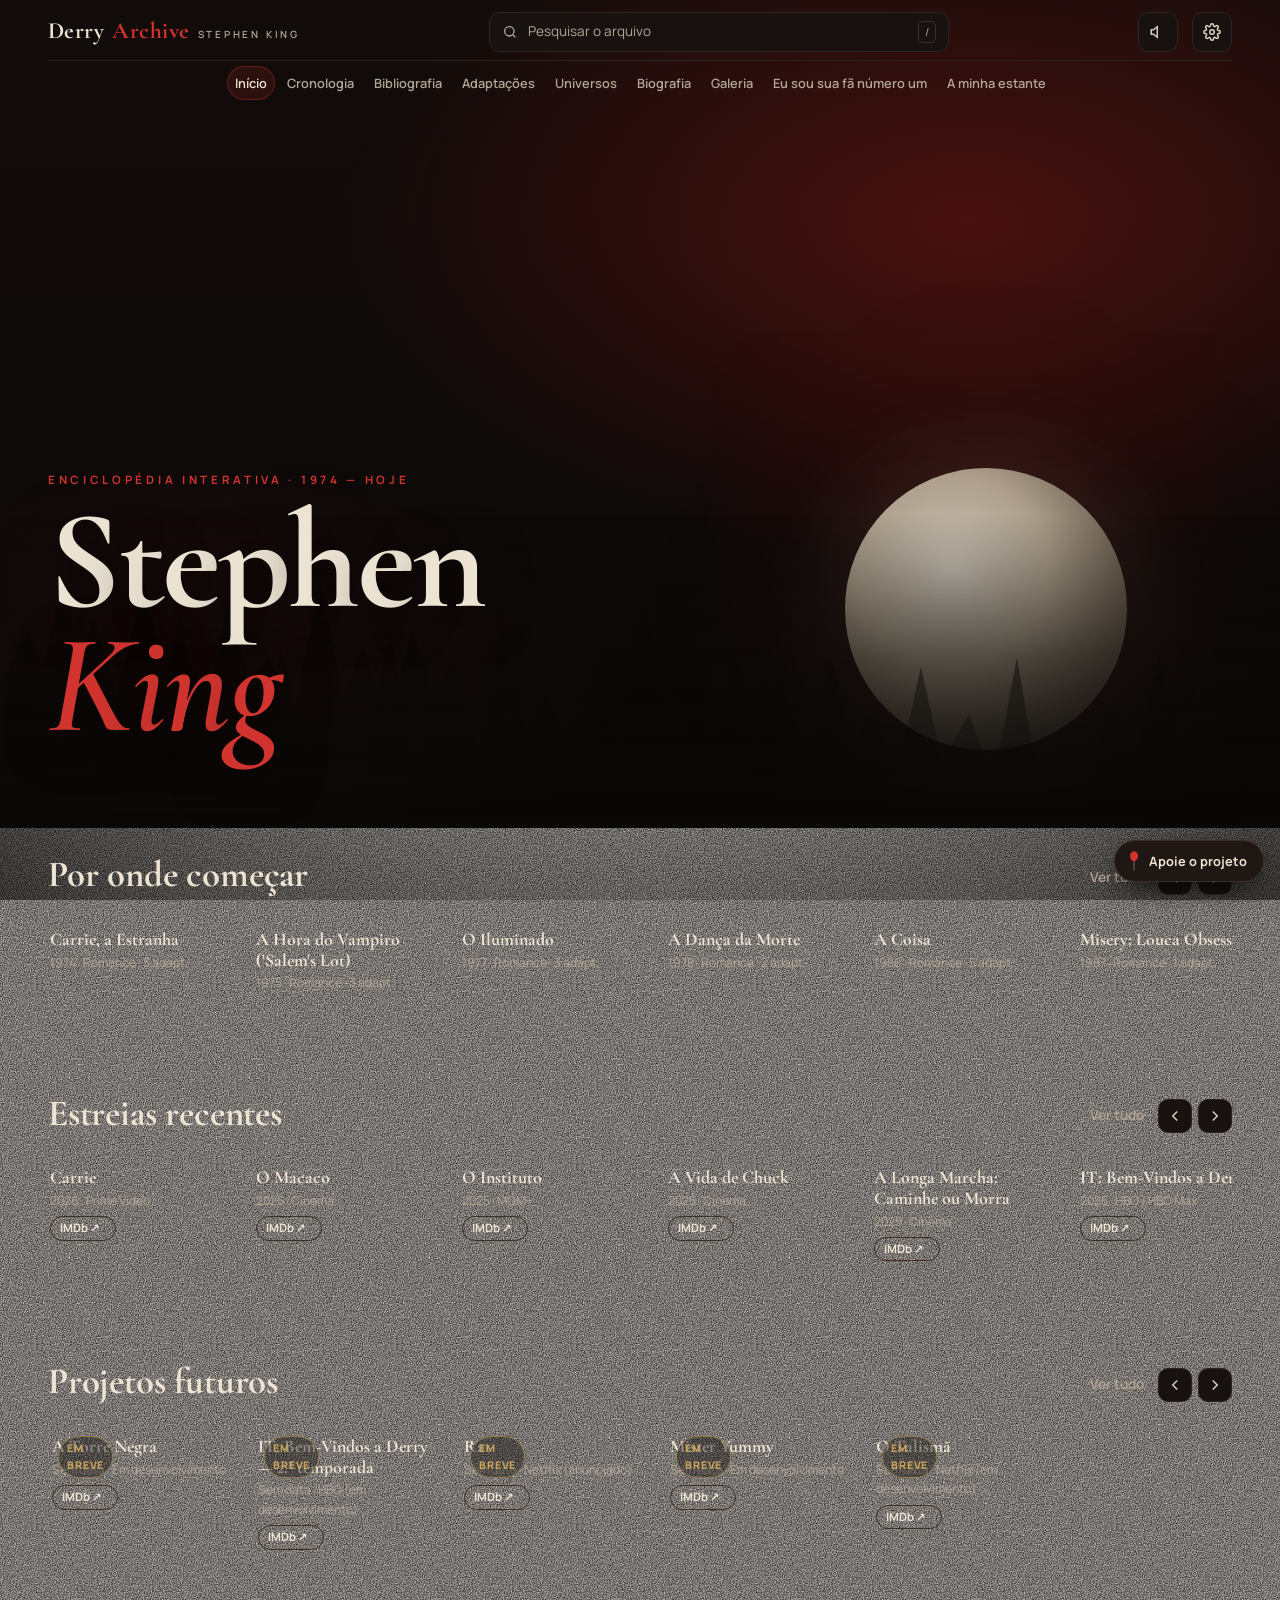
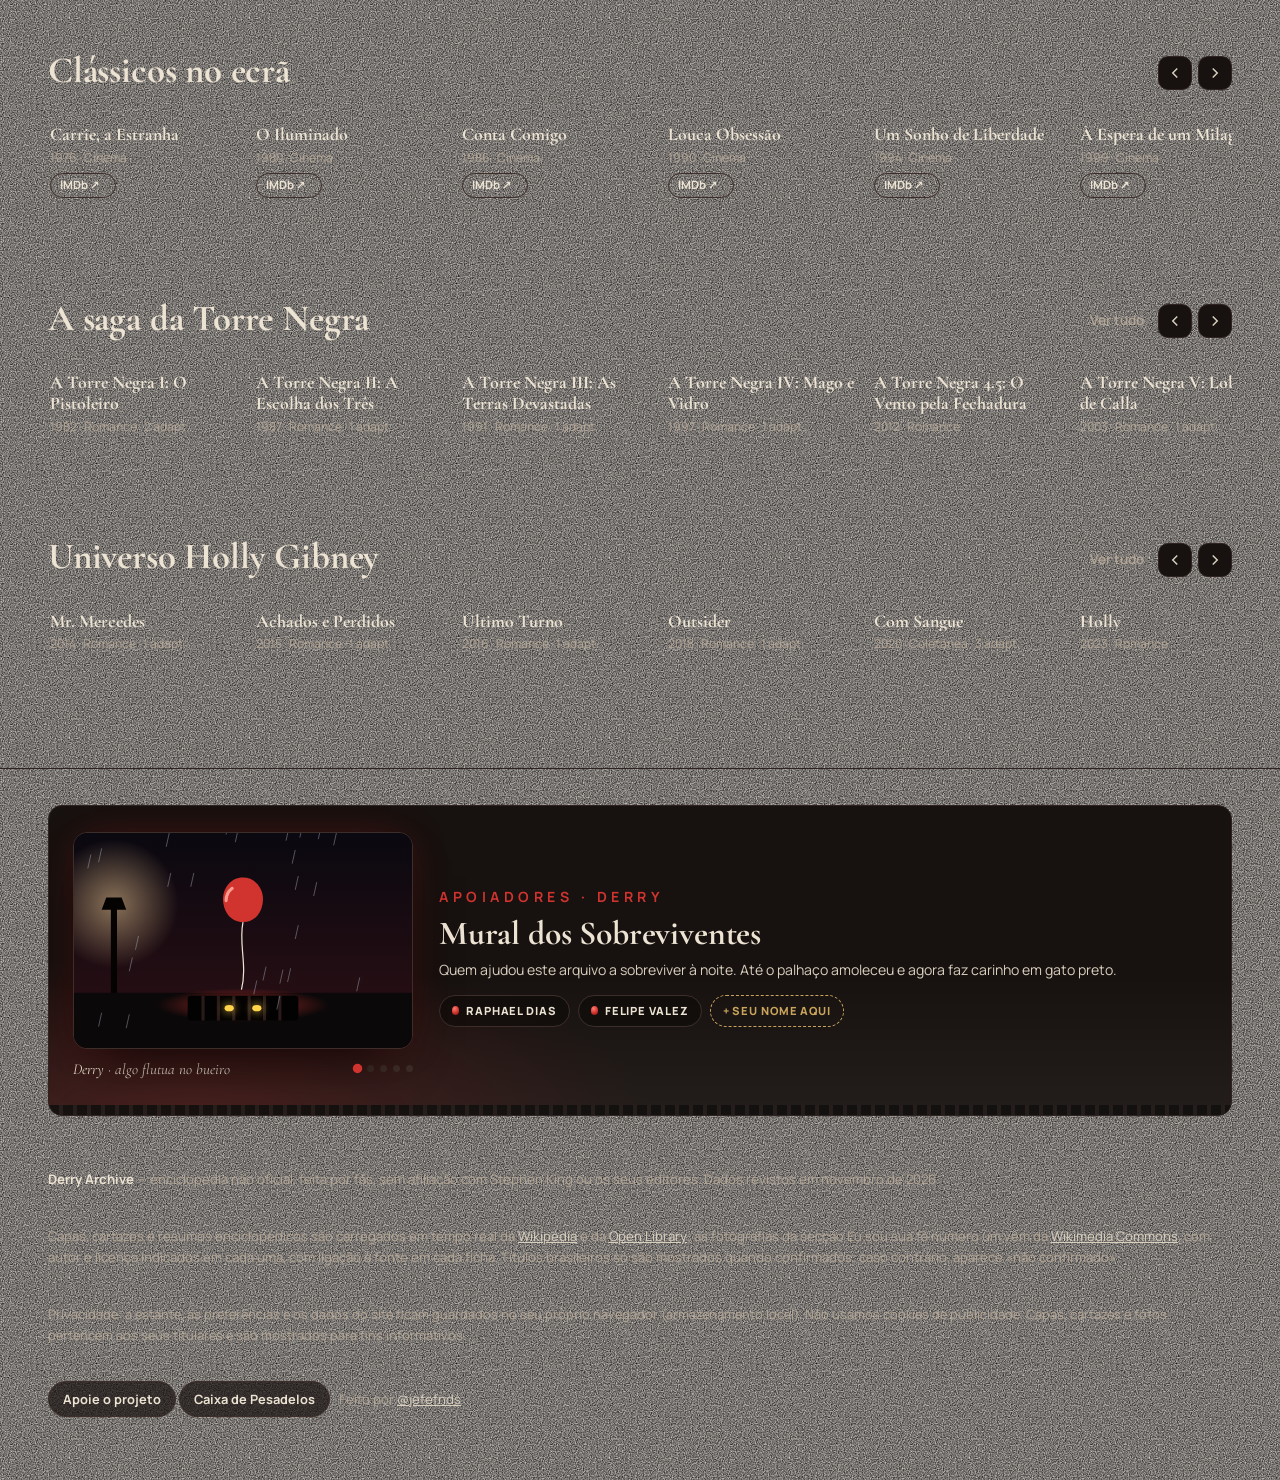
==== commit 26b73c4d: "new.09" ====
--- a/stephen-king.html
+++ b/stephen-king.html
@@ -6,6 +6,22 @@
 <title>Derry Archive — Enciclopédia Stephen King</title>
 <meta name="description" content="Enciclopédia interativa de Stephen King: bibliografia completa, adaptações para cinema, TV e streaming, cronologia, universos partilhados, biografia e a sua estante pessoal.">
 <meta name="theme-color" content="#0a0807">
+<link rel="canonical" href="https://derryarchive.site/">
+<link rel="manifest" href="manifest.webmanifest">
+<meta property="og:url" content="https://derryarchive.site/">
+<meta property="og:image" content="https://derryarchive.site/og.png">
+<meta property="og:image:width" content="1200">
+<meta property="og:image:height" content="630">
+<meta property="og:image:alt" content="Derry Archive — Enciclopédia Stephen King">
+<meta property="og:type" content="website">
+<meta property="og:site_name" content="Derry Archive">
+<meta property="og:locale" content="pt_PT">
+<meta property="og:title" content="Derry Archive — Enciclopédia Stephen King">
+<meta property="og:description" content="Enciclopédia interativa e não oficial de Stephen King: bibliografia, adaptações, cronologia, universos partilhados, biografia e a sua estante.">
+<meta name="twitter:card" content="summary_large_image">
+<meta name="twitter:image" content="https://derryarchive.site/og.png">
+<meta name="twitter:title" content="Derry Archive — Enciclopédia Stephen King">
+<meta name="twitter:description" content="Bibliografia, adaptações, cronologia e universos partilhados de Stephen King.">
 <link rel="apple-touch-icon" href="[data-uri]">
 <script>(function(){try{var I=["[data-uri]","[data-uri]"];var m={name:"Derry Archive — Enciclopédia Stephen King",short_name:"Derry Archive",lang:"pt",start_url:location.href.split("#")[0],display:"standalone",background_color:"#0a0807",theme_color:"#0a0807",icons:[{src:I[0],sizes:"192x192",type:"image/png"},{src:I[1],sizes:"512x512",type:"image/png"}]};var l=document.createElement("link");l.rel="manifest";l.href=URL.createObjectURL(new Blob([JSON.stringify(m)],{type:"application/manifest+json"}));document.head.appendChild(l);}catch(e){}})();</script>
 <meta name="apple-mobile-web-app-capable" content="yes">
@@ -20,7 +36,7 @@
 <link rel="icon" href="data:image/svg+xml,%3Csvg xmlns='http://www.w3.org/2000/svg' viewBox='0 0 64 64'%3E%3Crect width='64' height='64' rx='14' fill='%230a0807'/%3E%3Ctext x='32' y='45' font-family='Georgia' font-size='38' font-weight='700' text-anchor='middle' fill='%23d1342f'%3EK%3C/text%3E%3C/svg%3E">
 <style>:root{
   --bg:#0a0807; --bg2:#110d0b; --surface:#17110f; --surface2:#1f1714; --line:#2e2320; --line2:#3d2e29;
-  --bone:#ece3d3; --text:#d9cfbf; --muted:#9a8d7e; --faint:#6d6157;
+  --ink-rgb:10,8,7; --card-rgb:31,23,20; --bone:#ece3d3; --text:#d9cfbf; --muted:#b3a696; --faint:#6d6157;
   --red:#a61b1b; --red2:#d1342f; --redglow:rgba(209,52,47,.35); --gold:#c9a45c;
   --film:#5d86b3; --series:#8e6bbf; --future:#c9a45c;
   --r:14px; --r-sm:9px;
@@ -43,11 +59,11 @@
 .skip:focus{top:12px}
 
 /* ---------- atmosfera: grão, vinheta, neblina ---------- */
-.grain{position:fixed;inset:-50%;pointer-events:none;z-index:60;opacity:.07;
+.grain{position:fixed;inset:-50%;pointer-events:none;z-index:0;opacity:.07;
   background-image:url("data:image/svg+xml,%3Csvg xmlns='http://www.w3.org/2000/svg' width='180' height='180'%3E%3Cfilter id='n'%3E%3CfeTurbulence type='fractalNoise' baseFrequency='.85' numOctaves='3' stitchTiles='stitch'/%3E%3CfeColorMatrix values='0 0 0 0 1 0 0 0 0 .95 0 0 0 0 .9 0 0 0 .9 0'/%3E%3C/filter%3E%3Crect width='100%25' height='100%25' filter='url(%23n)'/%3E%3C/svg%3E");
   animation:grain 1.2s steps(6) infinite}
 @keyframes grain{0%{transform:translate(0,0)}20%{transform:translate(-3%,2%)}40%{transform:translate(2%,-3%)}60%{transform:translate(-2%,-1%)}80%{transform:translate(3%,3%)}100%{transform:translate(0,0)}}
-.vignette{position:fixed;inset:0;pointer-events:none;z-index:59;background:radial-gradient(ellipse at 50% 40%,transparent 55%,rgba(0,0,0,.55) 100%)}
+.vignette{position:fixed;inset:0;pointer-events:none;z-index:0;background:radial-gradient(ellipse at 50% 40%,transparent 55%,rgba(0,0,0,.55) 100%)}
 .fog{position:fixed;inset:0;pointer-events:none;z-index:0;overflow:hidden;opacity:.55}
 .fog i{position:absolute;width:160%;height:60%;left:-30%;border-radius:50%;filter:blur(60px);
   background:radial-gradient(ellipse at center,rgba(140,120,110,.16),transparent 65%);animation:drift 38s ease-in-out infinite alternate}
@@ -59,7 +75,7 @@
 
 /* ---------- cabeçalho ---------- */
 .top{position:sticky;top:0;z-index:50;transition:background .4s,border-color .4s,backdrop-filter .4s;border-bottom:1px solid transparent}
-.top.scrolled{background:rgba(10,8,7,.82);backdrop-filter:blur(14px) saturate(1.2);-webkit-backdrop-filter:blur(14px) saturate(1.2);border-color:var(--line)}
+.top.scrolled{background:rgba(var(--ink-rgb),.82);backdrop-filter:blur(14px) saturate(1.2);-webkit-backdrop-filter:blur(14px) saturate(1.2);border-color:var(--line)}
 .top-in{max-width:var(--maxw);margin:0 auto;padding:12px var(--gutter);display:flex;align-items:center;gap:18px}
 .brand{display:flex;align-items:baseline;gap:8px;text-decoration:none;color:var(--bone);font-family:var(--serif);font-size:1.45rem;font-weight:700;letter-spacing:.02em;white-space:nowrap}
 .brand b{color:var(--red2);font-weight:700}
@@ -80,7 +96,7 @@
 @media (max-width:1100px){.search-trigger{min-width:0}.search-trigger span,.search-trigger kbd{display:none}}
 @media (max-width:1180px){
   .menu-btn{display:inline-grid}
-  .nav{position:fixed;inset:var(--hdr,64px) 0 auto 0;flex-direction:column;background:rgba(10,8,7,.97);backdrop-filter:blur(14px);padding:12px var(--gutter) 22px;border-bottom:1px solid var(--line);
+  .nav{position:fixed;inset:var(--hdr,64px) 0 auto 0;flex-direction:column;background:rgba(var(--ink-rgb),.97);backdrop-filter:blur(14px);padding:12px var(--gutter) 22px;border-bottom:1px solid var(--line);
     transform:translateY(-12px);opacity:0;visibility:hidden;transition:opacity .3s,transform .3s var(--ease),visibility .3s;max-height:calc(100vh - var(--hdr,64px));overflow:auto}
   .nav.open{opacity:1;transform:none;visibility:visible}
   .nav a{padding:13px 8px;font-size:1.05rem;border-bottom:1px solid var(--line)}
@@ -128,19 +144,20 @@
    radial-gradient(ellipse 60% 50% at 72% 30%,rgba(166,27,27,.38),transparent 70%),
    radial-gradient(ellipse 40% 35% at 20% 80%,rgba(80,20,20,.35),transparent 70%),
    linear-gradient(180deg,#120c0a 0%,#0a0807 100%)}
-.hero-moon{position:absolute;right:12%;top:16%;width:clamp(140px,22vw,300px);aspect-ratio:1;border-radius:50%;z-index:-1;will-change:transform;
+.hero-moon{position:absolute;right:12%;top:var(--moon-top,16%);width:clamp(140px,22vw,300px);aspect-ratio:1;border-radius:50%;z-index:-1;will-change:transform;
   background:radial-gradient(circle at 38% 36%,#f3e7d2 0%,#cdb999 38%,#7d6a54 70%,#3a2e25 100%);
   box-shadow:0 0 80px 18px rgba(243,220,190,.10),0 0 220px 60px rgba(166,27,27,.18);opacity:.85;filter:saturate(.7)}
 .hero-trees{position:absolute;left:0;right:0;bottom:0;height:46%;z-index:-1;will-change:transform;opacity:.95}
 .hero-trees svg{width:100%;height:100%}
 .hero-trees{-webkit-mask-image:linear-gradient(180deg,#000 0%,#000 40%,rgba(0,0,0,.55) 70%,transparent 100%);mask-image:linear-gradient(180deg,#000 0%,#000 40%,rgba(0,0,0,.55) 70%,transparent 100%)}
-.hero::after{content:"";position:absolute;left:0;right:0;bottom:-1px;height:min(38%,320px);z-index:-1;pointer-events:none;background:linear-gradient(180deg,rgba(10,8,7,0) 0%,rgba(10,8,7,.55) 45%,var(--bg) 100%)}
+.hero::after{content:"";position:absolute;left:0;right:0;bottom:-1px;height:min(38%,320px);z-index:-1;pointer-events:none;background:linear-gradient(180deg,rgba(var(--ink-rgb),0) 0%,rgba(var(--ink-rgb),.55) 45%,var(--bg) 100%)}
 .hero-content{width:100%;max-width:var(--maxw);margin:0 auto;padding:0 var(--gutter) clamp(54px,9vh,96px)}
 .hero h1{font-size:clamp(3.4rem,11vw,9.5rem);line-height:.88;letter-spacing:-.02em;text-shadow:0 10px 50px rgba(0,0,0,.6)}
-.hero h1 .l{display:inline-block;opacity:0;transform:translateY(.4em) rotate(4deg);filter:blur(8px);animation:letter 1.1s var(--ease) forwards}
+.hero h1 .l{display:inline-block;opacity:0;transform:translateY(.4em) rotate(4deg);filter:blur(8px);animation:letter calc(1.1s*var(--spd,1)) var(--ease) forwards}
 .hero h1 em{font-style:italic;color:var(--red2);font-weight:600}
 @keyframes letter{to{opacity:1;transform:none;filter:none}}
 .hero .tag{font-size:clamp(1rem,1.7vw,1.2rem);max-width:56ch;color:#c8bba8;margin:20px 0 28px;opacity:0;animation:fadeUp 1s 1.1s var(--ease) forwards}
+.pz-links{display:flex;flex-wrap:wrap;gap:6px;margin-top:10px;font-size:.78rem}.pz-links b{width:100%;color:var(--muted);font-weight:600;letter-spacing:.06em;font-size:.7rem;text-transform:uppercase}.pz-links button{border:1px solid var(--line2);background:transparent;color:var(--bone);border-radius:99px;padding:3px 10px;cursor:pointer;font:inherit}.pz-links button:hover{border-color:var(--red2)}
 .hero .ctas{margin-top:34px;display:flex;flex-wrap:wrap;gap:12px;opacity:0;animation:fadeUp 1s 1.3s var(--ease) forwards}
 @keyframes fadeUp{from{opacity:0;transform:translateY(16px)}to{opacity:1;transform:none}}
 .btn{display:inline-flex;align-items:center;gap:9px;height:46px;padding:0 20px;border-radius:999px;border:1px solid var(--line2);background:rgba(23,17,15,.7);color:var(--bone);font-weight:700;font-size:.9rem;text-decoration:none;cursor:pointer;transition:transform .25s var(--ease),background .25s,border-color .25s,box-shadow .25s}
@@ -149,11 +166,26 @@
 .btn.primary:hover{background:var(--red2)}
 .btn svg{width:17px;height:17px}
 .btn.sm{height:36px;padding:0 14px;font-size:.8rem}
-.stats{display:grid;grid-template-columns:repeat(4,minmax(0,1fr));gap:1px;background:var(--line);border:1px solid var(--line);border-radius:var(--r);overflow:hidden;margin-top:-1px}
-.stat{background:var(--bg2);padding:22px 20px}
-.stat b{display:block;font-family:var(--serif);font-size:clamp(2rem,4vw,3rem);color:var(--bone);line-height:1}
-.stat span{font-size:.78rem;color:var(--muted);letter-spacing:.06em;text-transform:uppercase;font-weight:600}
-@media (max-width:640px){.stats{grid-template-columns:repeat(2,1fr)}}
+.stats{display:grid;grid-template-columns:repeat(4,minmax(0,1fr));gap:14px;margin-top:-1px}
+.stat{position:relative;display:flex;align-items:center;gap:16px;padding:20px 22px;border-radius:18px;border:1px solid var(--line);overflow:hidden;isolation:isolate;
+  background:linear-gradient(145deg,rgba(var(--card-rgb),.92),rgba(var(--card-rgb),.5));
+  box-shadow:0 18px 40px -26px rgba(0,0,0,.7);transition:transform .5s var(--ease),border-color .35s,box-shadow .5s}
+.stat::before{content:"";position:absolute;inset:0;z-index:-1;background:radial-gradient(circle at 0 0,rgba(209,52,47,.20),transparent 58%);opacity:.8;transition:opacity .4s}
+.stat::after{content:"";position:absolute;left:22px;right:22px;bottom:0;height:2px;border-radius:2px;background:linear-gradient(90deg,var(--red2),transparent);transform-origin:left;transform:scaleX(.28);transition:transform .7s var(--ease)}
+.stat:hover{transform:translateY(-4px);border-color:rgba(209,52,47,.5);box-shadow:0 26px 46px -24px rgba(166,27,27,.55)}
+.stat:hover::before{opacity:1}.stat:hover::after{transform:scaleX(1)}
+.stat .ic{flex:none;width:46px;height:46px;border-radius:14px;display:grid;place-items:center;color:var(--red2);background:rgba(209,52,47,.10);border:1px solid rgba(209,52,47,.28)}
+.stat .ic svg{width:22px;height:22px}
+.stat .tx{display:flex;flex-direction:column;min-width:0}
+.stat b{display:block;font-family:var(--serif);font-size:clamp(2rem,3.6vw,2.9rem);color:var(--bone);line-height:1;font-variant-numeric:tabular-nums;letter-spacing:-.01em}
+.stat span.lb{margin-top:6px;font-size:.72rem;color:var(--muted);letter-spacing:.1em;text-transform:uppercase;font-weight:700}
+a.stat{color:inherit;text-decoration:none;cursor:pointer;transition:transform .35s var(--ease),border-color .3s,box-shadow .35s}
+.stat .go{margin-left:auto;align-self:flex-start;font-style:normal;font-size:1.1rem;line-height:1;color:var(--red2);opacity:.45;transform:translateX(-4px);transition:opacity .3s,transform .3s}
+a.stat:hover .go,a.stat:focus-visible .go{opacity:1;transform:none}
+a.stat:focus-visible{outline:2px solid var(--red2);outline-offset:3px}
+#v-biografia .stats{margin:0 0 clamp(28px,4vw,52px)}
+@media (max-width:900px){.stats{grid-template-columns:repeat(2,minmax(0,1fr))}}
+@media (max-width:420px){.stat{padding:16px 14px;gap:12px}.stat .ic{width:38px;height:38px;border-radius:12px}.stat .ic svg{width:18px;height:18px}}
 
 /* ---------- carrosséis ---------- */
 .row{position:relative}
@@ -171,10 +203,10 @@
 .card .ttl{font-family:var(--serif);font-size:1.12rem;font-weight:700;color:var(--bone);line-height:1.15;display:-webkit-box;-webkit-line-clamp:2;-webkit-box-orient:vertical;overflow:hidden}
 .card .sub{font-size:.76rem;color:var(--muted);margin-top:3px;display:flex;gap:6px;flex-wrap:wrap;align-items:center}
 .card .flags{position:absolute;top:8px;right:8px;display:flex;gap:5px;z-index:3}
-.flag{display:inline-grid;place-items:center;width:26px;height:26px;border-radius:50%;background:rgba(10,8,7,.75);backdrop-filter:blur(6px);border:1px solid var(--line2)}
+.flag{display:inline-grid;place-items:center;width:26px;height:26px;border-radius:50%;background:rgba(var(--ink-rgb),.75);backdrop-filter:blur(6px);border:1px solid var(--line2)}
 .flag svg{width:13px;height:13px}
 .flag.fav{color:var(--red2)} .flag.read{color:#7fbf7f} .flag.reading{color:var(--gold)} .flag.want{color:var(--film)}
-.badge{display:inline-flex;align-items:center;gap:5px;font-size:.66rem;font-weight:800;letter-spacing:.08em;text-transform:uppercase;padding:3px 8px;border-radius:999px;border:1px solid var(--line2);color:var(--muted);background:rgba(10,8,7,.4)}
+.badge{display:inline-flex;align-items:center;gap:5px;font-size:.66rem;font-weight:800;letter-spacing:.08em;text-transform:uppercase;padding:3px 8px;border-radius:999px;border:1px solid var(--line2);color:var(--muted);background:rgba(var(--ink-rgb),.4)}
 .badge.film{color:#a9c4e3;border-color:rgba(93,134,179,.5)}
 .badge.series{color:#c9b3ea;border-color:rgba(142,107,191,.5)}
 .badge.future{color:var(--gold);border-color:rgba(201,164,92,.55)}
@@ -200,7 +232,7 @@
 @keyframes shimmer{from{background-position:150% 0}to{background-position:-50% 0}}
 
 /* ---------- filtros ---------- */
-.toolbar{position:sticky;top:var(--hdr,64px);z-index:20;padding:12px 0;margin-bottom:18px;background:linear-gradient(180deg,rgba(10,8,7,.94) 70%,rgba(10,8,7,0));}
+.toolbar{position:sticky;top:var(--hdr,64px);z-index:20;padding:12px 0;margin-bottom:18px;background:linear-gradient(180deg,rgba(var(--ink-rgb),.94) 70%,rgba(var(--ink-rgb),0));}
 .toolbar-in{display:flex;flex-wrap:wrap;gap:10px;align-items:center}
 .field{position:relative;flex:1 1 240px;min-width:0}
 .field svg{position:absolute;left:12px;top:50%;transform:translateY(-50%);width:16px;height:16px;color:var(--muted);pointer-events:none}
@@ -279,11 +311,42 @@
 .uni:hover .mini-covers .cover{transform:translateY(-3px)}
 .mini-covers .cover .gen{padding:4px}.mini-covers .cover .gen .a,.mini-covers .cover .gen .y{display:none}.mini-covers .cover .gen .t{font-size:.45rem}
 .ulinks{display:flex;flex-wrap:wrap;gap:6px;margin-top:14px}
-.ulinks button{font-size:.75rem;padding:4px 10px;border-radius:999px;border:1px solid var(--line2);background:rgba(10,8,7,.4);cursor:pointer;color:var(--text);transition:border-color .2s,color .2s}
+.ulinks button{font-size:.75rem;padding:4px 10px;border-radius:999px;border:1px solid var(--line2);background:rgba(var(--ink-rgb),.4);cursor:pointer;color:var(--text);transition:border-color .2s,color .2s}
 .ulinks button:hover{border-color:var(--red2);color:var(--bone)}
 .constellation{width:100%;height:auto;border:1px solid var(--line);border-radius:var(--r);background:radial-gradient(ellipse at center,#160f0d,#0a0807);margin-bottom:26px}
 .constellation text{font-family:var(--serif);fill:var(--bone)}
 .constellation .edge{stroke:rgba(209,52,47,.35);stroke-width:1}
+.conwrap{position:relative;margin-bottom:26px}
+.conwrap .constellation{margin-bottom:0;display:block}
+.constellation g.n,.constellation .edge{transition:opacity .35s ease}
+.constellation.focus g.n:not(.on):not(.rel){opacity:.22}
+.constellation.focus .edge:not(.on){opacity:.08}
+.constellation.focus .edge.on{stroke:#ece3d3;stroke-opacity:.7}
+.constellation g.n.on circle:not(.halo){stroke:#ece3d3;stroke-opacity:1;stroke-width:2}
+.constellation g.n.on circle.halo{opacity:.4}
+.constellation g.n text:nth-of-type(1){paint-order:stroke;stroke:#0a0807;stroke-width:5px;stroke-linejoin:round}
+@media(max-width:640px){.constellation g.n text:nth-of-type(1){font-size:30px!important}.constellation g.n text:nth-of-type(2){display:none}.constellation{min-height:260px}}
+html[data-theme=light] .constellation g.n text:nth-of-type(1){stroke:#fffaf0}
+.conhint{position:absolute;left:14px;bottom:10px;font:600 .72rem/1 var(--sans,Manrope,sans-serif);color:var(--muted);letter-spacing:.04em;pointer-events:none;transition:opacity .3s}
+.conwrap.open .conhint{opacity:0}
+.conpanel{position:absolute;top:14px;bottom:14px;width:min(46%,380px);display:flex;flex-direction:column;gap:10px;padding:16px 16px 12px;border-radius:14px;border:1px solid var(--uc,#d1342f);background:rgba(var(--ink-rgb),.82);backdrop-filter:blur(14px) saturate(1.2);-webkit-backdrop-filter:blur(14px) saturate(1.2);box-shadow:0 12px 40px rgba(0,0,0,.45),0 0 0 1px rgba(255,255,255,.03) inset;opacity:0;transform:translateY(10px) scale(.97);pointer-events:none;transition:opacity .35s ease,transform .45s cubic-bezier(.2,.8,.2,1);z-index:2}
+.conpanel.l{left:14px}.conpanel.r{right:14px}
+.conwrap.open .conpanel{opacity:1;transform:none;pointer-events:auto}
+.conpanel header{display:flex;align-items:flex-start;gap:10px}
+.conpanel h4{margin:0;font:700 1.15rem/1.2 var(--serif);color:var(--bone)}
+.conpanel .cp-sub{font-size:.78rem;color:var(--muted);margin-top:2px}
+.conpanel .cp-x{margin-left:auto;flex:none;width:30px;height:30px;border-radius:50%;border:1px solid var(--line);background:transparent;color:var(--bone);cursor:pointer;font-size:1rem;line-height:1}
+.conpanel .cp-list{display:flex;flex-wrap:wrap;gap:6px;overflow-y:auto;align-content:flex-start;padding:2px 2px 4px;scrollbar-width:thin}
+.conpanel .cp-list button{font:600 .78rem/1.2 var(--sans,Manrope,sans-serif);color:var(--bone);background:rgba(255,255,255,.04);border:1px solid var(--line);border-left:3px solid var(--uc,#d1342f);border-radius:999px;padding:6px 11px;cursor:pointer;opacity:0;transform:translateY(6px);animation:cpIn .4s cubic-bezier(.2,.8,.2,1) forwards;animation-delay:calc(var(--i)*28ms + 120ms);transition:background .2s,border-color .2s}
+.conpanel .cp-list button:hover,.conpanel .cp-list button:focus-visible{background:rgba(209,52,47,.18);border-color:var(--uc,#d1342f)}
+.conpanel .cp-list button span{color:var(--muted);font-weight:500;margin-left:4px}
+.conpanel .cp-foot{display:flex;justify-content:space-between;gap:8px;align-items:center;font-size:.75rem;color:var(--muted)}
+.conpanel .cp-foot button{font:700 .75rem var(--sans,Manrope,sans-serif);background:none;border:0;color:var(--bone);text-decoration:underline;cursor:pointer;padding:4px}
+@keyframes cpIn{to{opacity:1;transform:none}}
+html.reduce .conpanel,html.reduce .constellation g.n,html.reduce .constellation .edge{transition:none}
+html.reduce .conpanel .cp-list button{animation:none;opacity:1;transform:none}
+.conwrap:not(.open) .conpanel{visibility:hidden}
+@media(max-width:640px){.conpanel{position:static;width:auto;margin-top:10px;display:none;transform:none;max-height:none}.conwrap.open .conpanel{display:flex}.conpanel .cp-list{max-height:260px}.conhint{display:none}}
 .constellation g.n{cursor:pointer}
 .constellation g.n circle{transition:r .3s}
 .constellation .edge{fill:none;stroke-linecap:round;stroke-dasharray:2 10;animation:conFlow 2.4s linear infinite}
@@ -298,7 +361,7 @@
 
 /* ---------- biografia ---------- */
 .bio-grid{display:grid;grid-template-columns:minmax(0,1fr) minmax(0,1.4fr);gap:clamp(24px,5vw,64px);align-items:start}
-.bio-portrait{position:sticky;top:calc(var(--hdr,64px) + 32px);border-radius:var(--r);overflow:hidden;border:1px solid var(--line);background:var(--surface)}
+.bio-portrait{position:relative;max-width:460px;border-radius:var(--r);overflow:hidden;border:1px solid var(--line);background:var(--surface)}
 .bio-portrait .ph{aspect-ratio:4/5;position:relative;background:linear-gradient(160deg,#2a1210,#0a0807)}
 .bio-portrait img{width:100%;height:100%;object-fit:cover;filter:grayscale(.85) contrast(1.1) sepia(.25);opacity:0;transition:opacity 1s}
 .bio-portrait img.on{opacity:1}
@@ -326,18 +389,18 @@
 .ring svg{width:100%;height:100%;transform:rotate(-90deg)}
 .ring circle{fill:none;stroke-width:12}
 .ring .bgc{stroke:var(--line)}
-.ring .fgc{stroke:var(--red2);stroke-linecap:round;transition:stroke-dashoffset 1.4s var(--ease);filter:drop-shadow(0 0 8px var(--redglow))}
+.ring .fgc{stroke:var(--red2);stroke-linecap:round;transition:stroke-dashoffset calc(1.4s*var(--spd,1)) var(--ease);filter:drop-shadow(0 0 8px var(--redglow))}
 .ring .lbl{position:absolute;inset:0;display:grid;place-items:center;text-align:center}
 .ring .lbl b{font-family:var(--serif);font-size:2.6rem;color:var(--bone);line-height:1;display:block}
 .ring .lbl span{font-size:.72rem;color:var(--muted);text-transform:uppercase;letter-spacing:.1em}
 .kpis{display:grid;grid-template-columns:repeat(auto-fit,minmax(120px,1fr));gap:12px}
-.kpi{padding:14px;border-radius:12px;background:rgba(10,8,7,.5);border:1px solid var(--line)}
+.kpi{padding:14px;border-radius:12px;background:rgba(var(--ink-rgb),.5);border:1px solid var(--line)}
 .kpi b{font-family:var(--serif);font-size:1.9rem;color:var(--bone);display:block;line-height:1}
 .kpi span{font-size:.74rem;color:var(--muted)}
 .bars{display:grid;gap:7px;margin-top:18px}
 .bar{display:grid;grid-template-columns:52px 1fr 54px;gap:10px;align-items:center;font-size:.78rem;color:var(--muted)}
 .bar .track{height:8px;border-radius:9px;background:var(--line);overflow:hidden}
-.bar .fill{height:100%;background:linear-gradient(90deg,var(--red),var(--red2));border-radius:9px;width:0;transition:width 1.2s var(--ease)}
+.bar .fill{height:100%;background:linear-gradient(90deg,var(--red),var(--red2));border-radius:9px;width:0;transition:width calc(1.2s*var(--spd,1)) var(--ease)}
 .tabs{display:flex;gap:6px;flex-wrap:wrap;margin-bottom:18px;border-bottom:1px solid var(--line);padding-bottom:12px}
 .shelf-actions{display:flex;gap:8px;flex-wrap:wrap;margin-top:28px;padding-top:18px;border-top:1px solid var(--line)}
 @media (max-width:640px){.shelf-top{grid-template-columns:1fr;justify-items:center}.ring{width:150px;height:150px}}
@@ -364,6 +427,61 @@
 .spine .sp-y{position:absolute;bottom:4px;left:0;right:0;font-size:.5rem;letter-spacing:.04em;color:rgba(236,227,211,.7)}
 .spine.ghost{opacity:.3;filter:grayscale(.85) brightness(.8)}
 .spine.ghost:hover{opacity:.8;filter:none}
+/* ---------- estante 3D: a lombada sai da prateleira, vira e mostra a capa ---------- */
+.shelf-row.s3d{perspective:1500px;min-height:280px;margin-bottom:76px}
+.b3{--w:38px;--h:220px;--cw:150px;--ch:225px;position:relative;flex:none;width:var(--w);height:var(--h);transform-origin:50% 100%;transform-style:preserve-3d;z-index:1;
+  transition:width .6s var(--ease),height .6s var(--ease),transform .6s var(--ease),opacity .3s,filter .3s}
+.b3.near-l{transform:rotateY(24deg)}.b3.near-r{transform:rotateY(-24deg)}
+.b3.far-l{transform:rotateY(11deg)}.b3.far-r{transform:rotateY(-11deg)}
+.b3.on{width:var(--cw);height:var(--ch);z-index:8;transform:translateZ(70px)}
+.b3-box{position:absolute;inset:0;transform-style:preserve-3d;transition:transform .75s var(--ease)}
+.b3.on .b3-box{transform:rotateY(180deg)}
+.b3 .spine{position:absolute;left:50%;bottom:0;margin-left:calc(var(--w) / -2);-webkit-backface-visibility:hidden;backface-visibility:hidden}
+.b3 .spine:hover,.b3 .spine:focus-visible{transform:translateY(-10px);rotate:-1deg}
+.b3.on .spine{pointer-events:none}
+.b3-front{position:absolute;left:50%;bottom:0;width:var(--cw);margin-left:calc(var(--cw) / -2);padding:0;border:0;background:none;cursor:pointer;color:inherit;
+  transform:rotateY(180deg);-webkit-backface-visibility:hidden;backface-visibility:hidden;pointer-events:none;outline:none}
+.b3.on .b3-front{pointer-events:auto}
+.b3-front .cover{width:100%;border-radius:3px 6px 6px 3px;box-shadow:0 22px 30px -12px #000,inset 4px 0 6px -3px rgba(255,255,255,.25),inset -1px 0 0 rgba(0,0,0,.4)}
+.b3-front:focus-visible .cover{outline:2px solid #f0c46a;outline-offset:3px}
+.b3-front .rb{position:absolute;top:-7px;right:-6px;z-index:3;min-width:24px;height:24px;padding:0 6px;border-radius:99px;display:grid;place-items:center;font-size:.72rem;font-weight:800;color:#fff;background:var(--red);box-shadow:0 4px 10px rgba(0,0,0,.5);border:2px solid #1a110c}
+.b3-front .rb.read{background:#2f7d4a}.b3-front .rb.reading{background:#b9792a}.b3-front .rb.want{background:#3b6fa8}.b3-front .rb.fav{background:#c4285a}
+
+
+.chip-sep{display:inline-block;width:1px;align-self:stretch;background:var(--line);margin:0 4px}.chip-news{border-color:#c4a35a;color:#f0c46a}.chip-news[aria-pressed="true"]{background:#3a2a10;color:#f0c46a}
+.kit-pair.solo{display:block;max-width:240px}.news-rail{margin:0 0 30px}.news-head{display:flex;justify-content:space-between;align-items:baseline;gap:12px;margin-bottom:10px}.news-head b{font-family:var(--serif);color:#f0c46a;letter-spacing:.06em}.news-head span{font-size:.75rem;color:var(--muted)}.news-track{display:flex;gap:16px;overflow-x:auto;scroll-snap-type:x mandatory;padding:6px 4px 16px;-webkit-overflow-scrolling:touch}.news-card{flex:0 0 150px;scroll-snap-align:start;display:flex;flex-direction:column;gap:6px;animation:newsIn .6s var(--ease) both;animation-delay:var(--d,0ms);transition:transform .35s var(--ease)}.news-card:hover{transform:translateY(-6px)}.news-card .cover{width:100%}.news-card b{font-family:var(--serif);font-size:.95rem;line-height:1.15}.news-card span{font-size:.75rem;color:var(--muted)}@keyframes newsIn{from{opacity:0;transform:translateX(40px)}to{opacity:1;transform:none}}@media (max-width:560px){.news-card{flex-basis:124px}}@media (prefers-reduced-motion:reduce){.news-card{animation:none}}
+#v-cronologia{position:relative;overflow:hidden}#v-cronologia>.wrap{position:relative;z-index:1}@keyframes caFloat{0%,100%{transform:translateY(0) rotate(-1deg)}50%{transform:translateY(-14px) rotate(1.5deg)}}@keyframes caSway{0%,100%{transform:rotate(-2deg)}50%{transform:rotate(2deg)}}@keyframes caGlow{0%,100%{opacity:.7}50%{opacity:1}}@keyframes caDrift{from{transform:translateX(-6%)}to{transform:translateX(6%)}}.ca-balloon{transform-origin:185px 150px;animation:caFloat 9s ease-in-out infinite}.ca-moon{animation:caGlow 7s ease-in-out infinite}.ca-tower{transform-origin:366px 480px;animation:caSway 11s ease-in-out infinite}.ca-stone{animation:caGlow 13s ease-in-out infinite reverse}.ca-mist{animation:caDrift 18s ease-in-out infinite alternate}@media (prefers-reduced-motion:reduce){.crono-art g{animation:none!important}}
+.tl::after{content:"";position:absolute;left:50%;top:0;bottom:0;width:64px;transform:translateX(-50%);background:url("data:image/svg+xml,<svg xmlns="http://www.w3.org/2000/svg" width="64" height="200" viewBox="0 0 64 200">%0A<ellipse cx="32" cy="22" rx="9" ry="11" fill="#b3261e"/>%0A<path d="M32 33 Q29 44 33 56" fill="none" stroke="#b3261e" stroke-width="1"/>%0A<circle cx="32" cy="92" r="6" fill="#ece3d3"/>%0A<path d="M22 150 L22 132 L28 124 L32 118 L36 124 L42 132 L42 150 Z" fill="#ece3d3"/>%0A<path d="M4 200 L4 180 L10 170 L16 180 L16 200 Z M46 200 L46 178 L52 168 L58 178 L58 200 Z" fill="#ece3d3"/>%0A</svg>") repeat-y center top;opacity:.22;pointer-events:none;z-index:0;animation:tlDrift 28s linear infinite}@keyframes tlDrift{from{background-position:center 0}to{background-position:center 200px}}@media (prefers-reduced-motion:reduce){.tl::after{animation:none}}@media (max-width:700px){.tl::after{left:18px}}
+#h-kit{text-wrap:balance}.nav a[href="#kit"]{white-space:nowrap;max-width:none}#h-kit{max-width:20ch}
+.trailer{position:relative;aspect-ratio:16/9;border-radius:var(--r);overflow:hidden;background:#000;margin:8px 0 18px}.trailer iframe{position:absolute;inset:0;width:100%;height:100%;border:0}
+@media (min-width:901px){.nav{overflow-x:auto;scrollbar-width:none;max-width:100%}.nav::-webkit-scrollbar{display:none}}@media (min-width:901px) and (max-width:1366px){.nav a{padding:7px 8px;font-size:.8rem}}
+.cp-list{display:grid;grid-template-columns:repeat(auto-fill,minmax(112px,1fr));gap:14px 12px;max-height:min(62vh,520px);overflow-y:auto;padding:6px 4px 4px;scrollbar-width:thin}.cp-item{display:flex;flex-direction:column;gap:6px;background:none;border:0;padding:0;text-align:left;color:inherit;cursor:pointer;animation:cpIn .5s var(--ease) both;animation-delay:calc(var(--i,0) * 40ms)}.cp-item:hover .cp-cov{transform:translateY(-4px)}.cp-cov{display:block;transition:transform .35s var(--ease)}.cp-cov .cover{width:100%}.cp-t{font-family:var(--serif);font-size:.92rem;line-height:1.15}.cp-y{font-size:.7rem;letter-spacing:.1em;color:var(--muted)}@keyframes cpIn{from{opacity:0;transform:translateY(10px)}to{opacity:1;transform:none}}@media (max-width:560px){.cp-list{grid-template-columns:repeat(3,minmax(0,1fr));gap:12px 8px}.cp-t{font-size:.8rem}}@media (prefers-reduced-motion:reduce){.cp-item{animation:none}}
+.conpanel .cp-list .cp-item,.cp-list .cp-item{border:0!important;border-radius:0!important;background:none!important;box-shadow:none!important;padding:0!important;min-height:0!important;width:auto!important;height:auto!important;color:#2b1d12!important;position:static!important;overflow:visible!important}.cp-list .cp-item::before,.cp-list .cp-item::after{content:none!important;display:none!important}.cp-list .cp-item .cp-cov{width:100%;display:block}.cp-list .cp-item .cp-cov .cover{width:100%!important;aspect-ratio:2/3;height:auto!important;border-radius:6px!important;box-shadow:0 10px 18px -10px rgba(0,0,0,.6)}.cp-list .cp-t{display:block;font-family:var(--serif);font-size:.95rem;line-height:1.15;color:#2b1d12!important}.cp-list .cp-y{display:block;font-size:.72rem;letter-spacing:.1em;color:#6b5a48!important}
+.cp-list{display:flex;flex-wrap:wrap;align-items:flex-end;gap:8px 8px;grid-template-columns:none}.cp-list .cp-item{display:block!important;align-self:flex-end}.cp-spine{display:flex;flex-direction:column;align-items:center;justify-content:space-between;width:44px;height:var(--sh);padding:12px 0;border-radius:3px 4px 4px 3px;background:linear-gradient(90deg,var(--c1),var(--c2));box-shadow:inset 0 0 0 2px rgba(220,185,110,.35),0 8px 14px -8px rgba(0,0,0,.5);color:#ece3d3;transition:transform .35s var(--ease)}.cp-item:hover .cp-spine{transform:translateY(-6px)}.cp-sa{font-size:.5rem;letter-spacing:.3em;text-transform:uppercase;opacity:.75}.cp-st{writing-mode:vertical-rl;transform:rotate(180deg);font-family:var(--serif);font-weight:700;font-size:.8rem;line-height:1;overflow:hidden;text-overflow:ellipsis;max-height:calc(var(--sh) - 60px);white-space:nowrap}.cp-sy{font-size:.55rem;letter-spacing:.08em;opacity:.8}@media (max-width:560px){.cp-spine{width:36px}.cp-st{font-size:.72rem}}
+@media (min-width:701px){.conpanel{top:14px;bottom:auto;height:auto;width:fit-content;min-width:200px;max-width:min(46%,420px);max-height:calc(100% - 28px)}.conpanel .cp-list{max-height:min(58vh,480px);flex:0 1 auto}}
+body{background-color:var(--bg);background-image:url("data:image/svg+xml,%3Csvg xmlns='http://www.w3.org/2000/svg' width='180' height='180'%3E%3Cfilter id='n'%3E%3CfeTurbulence type='fractalNoise' baseFrequency='.85' numOctaves='3' stitchTiles='stitch'/%3E%3CfeColorMatrix values='0 0 0 0 1 0 0 0 0 .95 0 0 0 0 .9 0 0 0 .9 0'/%3E%3C/filter%3E%3Crect width='100%25' height='100%25' filter='url(%23n)'/%3E%3C/svg%3E");background-repeat:repeat}
+/* ---------- camada de papel velho nas capas e cartazes ---------- */
+html.vintage .cover.poster::before{content:"";position:absolute;inset:0;z-index:4;pointer-events:none;border-radius:inherit;mix-blend-mode:multiply;opacity:.92;
+  background:radial-gradient(ellipse at 50% 46%,transparent 50%,rgba(64,34,10,.38) 100%),linear-gradient(140deg,rgba(214,176,108,.24),rgba(120,78,30,.16) 60%,rgba(80,46,16,.22)),
+  url("data:image/svg+xml,%3Csvg xmlns='http://www.w3.org/2000/svg' width='180' height='180'%3E%3Cfilter id='n'%3E%3CfeTurbulence type='fractalNoise' baseFrequency='.85' numOctaves='2' stitchTiles='stitch'/%3E%3CfeColorMatrix values='0 0 0 0 .42 0 0 0 0 .28 0 0 0 0 .14 0 0 0 .6 0'/%3E%3C/filter%3E%3Crect width='100%25' height='100%25' filter='url(%23n)'/%3E%3C/svg%3E")}
+html.vintage .cover.poster img{filter:sepia(.4) contrast(.94) saturate(.82) brightness(.98)}
+/* a estante: só os cartazes (em cartaz) envelhecem; as capas dos livros ficam limpas */
+html.vintage #v-estante .cover:not(.poster)::before{display:none}
+/* cartazes sem filtro retro: a camada de papel velho fica desligada em todo o site */
+html.vintage .cover.poster::before{display:none!important}
+html.vintage .cover.poster img{filter:none!important}
+html.vintage #v-estante .cover:not(.poster) img{filter:none}
+/* garantia: nenhuma capa de livro na estante (exceto os "em falta") recebe filtro ou camada de papel velho */
+#v-estante .cover:not(.poster),#v-estante .cover:not(.poster) img{filter:none!important;mix-blend-mode:normal!important}
+#v-estante .cover:not(.poster)::before{display:none!important}
+html.vintage #v-estante .b3-front .cover::before,html.vintage #v-estante .sk-book .cover::before,html.vintage #v-estante .sk-item .cover::before{display:none}
+.b3-cap{position:absolute;left:50%;top:calc(100% + 30px);width:240px;margin-left:-120px;text-align:center;opacity:0;pointer-events:none;transition:opacity .35s .15s}
+.b3.on .b3-cap{opacity:1}
+.b3-cap b{display:block;font-family:var(--serif);font-size:1.05rem;color:var(--bone,#ece3d3);line-height:1.15}
+.b3-cap span{display:block;margin-top:3px;font-size:.7rem;letter-spacing:.14em;text-transform:uppercase;color:#f0c46a}
+.b3.ghost{opacity:.3;filter:grayscale(.85) brightness(.8)}
+.b3.ghost:hover,.b3.ghost.on{opacity:.85;filter:none}
+@media (max-width:560px){.shelf-row.s3d{min-height:250px}.b3-cap{width:190px;margin-left:-95px}}
 .case-empty{position:absolute;left:0;right:0;top:34%;z-index:4;text-align:center;padding:0 24px;pointer-events:none}
 .case-empty b{display:block;font-family:var(--serif);font-size:1.5rem;color:var(--bone)}
 .case-empty span{color:var(--muted);font-size:.9rem}
@@ -419,7 +537,7 @@
 .covers-pair{display:grid;gap:12px}
 .covers-pair figure{margin:0}
 .covers-pair figcaption{font-size:.7rem;color:var(--muted);margin-top:6px;letter-spacing:.06em;text-transform:uppercase;font-weight:700}
-.covers-pair .br{display:grid;grid-template-columns:90px 1fr;gap:10px;align-items:center;padding:8px;border-radius:10px;border:1px solid var(--line);background:rgba(10,8,7,.4)}
+.covers-pair .br{display:grid;grid-template-columns:90px 1fr;gap:10px;align-items:center;padding:8px;border-radius:10px;border:1px solid var(--line);background:rgba(var(--ink-rgb),.4)}
 .covers-pair .br .cover{width:90px}
 .covers-pair .br p{margin:0;font-size:.74rem;color:var(--muted)}
 .sheet h2{font-size:clamp(2rem,4.6vw,3.3rem)}
@@ -427,7 +545,7 @@
 .sheet .facts{display:flex;flex-wrap:wrap;gap:6px;margin-bottom:16px}
 .sheet .syn{font-size:1rem;color:var(--text);max-width:66ch}
 .sheet .actions{display:flex;flex-wrap:wrap;gap:8px;margin-top:20px}
-.toggle{display:inline-flex;align-items:center;gap:7px;height:38px;padding:0 14px;border-radius:999px;border:1px solid var(--line2);background:rgba(10,8,7,.5);cursor:pointer;font-weight:700;font-size:.8rem;transition:all .2s}
+.toggle{display:inline-flex;align-items:center;gap:7px;height:38px;padding:0 14px;border-radius:999px;border:1px solid var(--line2);background:rgba(var(--ink-rgb),.5);cursor:pointer;font-weight:700;font-size:.8rem;transition:all .2s}
 .toggle svg{width:15px;height:15px}
 .toggle:hover{border-color:var(--red)}
 .toggle[aria-pressed="true"]{background:var(--red);border-color:var(--red);color:#fff}
@@ -437,7 +555,7 @@
 .sheet-body .rail{grid-auto-columns:clamp(110px,14vw,140px)}
 .wiki{border-left:3px solid var(--red);padding:4px 0 4px 16px;color:#c3b8a8;font-size:.92rem}
 .wiki small{display:block;margin-top:8px;color:var(--muted)}
-.close{position:sticky;top:12px;float:right;margin:12px 12px -52px 0;z-index:5;background:rgba(10,8,7,.75);backdrop-filter:blur(8px)}
+.close{position:sticky;top:12px;float:right;margin:12px 12px -52px 0;z-index:5;background:rgba(var(--ink-rgb),.75);backdrop-filter:blur(8px)}
 @media (max-width:700px){
   .sheet{margin:0;width:100%;max-height:100%;height:100%;border-radius:0;border:0}
   .sheet-hero{grid-template-columns:1fr}
@@ -479,7 +597,7 @@
 footer a{color:var(--text)}
 .toast{position:fixed;left:50%;bottom:22px;z-index:200;transform:translate(-50%,30px);opacity:0;pointer-events:none;background:var(--surface2);border:1px solid var(--line2);padding:11px 18px;border-radius:999px;font-size:.86rem;font-weight:600;box-shadow:0 18px 40px -12px #000;transition:all .4s var(--ease);max-width:calc(100% - 32px)}
 .toast.show{opacity:1;transform:translate(-50%,0)}
-.reveal{opacity:0;transform:translateY(26px);transition:opacity .9s var(--ease),transform .9s var(--ease);transition-delay:var(--d,0ms)}
+.reveal{opacity:0;transform:translateY(26px);transition:opacity calc(.9s*var(--spd,1)) var(--ease),transform calc(.9s*var(--spd,1)) var(--ease);transition-delay:calc(var(--d,0ms)*var(--spd,1))}
 .reveal.in{opacity:1;transform:none}
 .quote-band{padding:clamp(60px,10vw,120px) 0;text-align:center;position:relative}
 .quote-band blockquote{margin:0 auto;max-width:22ch;font-family:var(--serif);font-size:clamp(2rem,5vw,3.8rem);font-style:italic;line-height:1.1;color:var(--bone)}
@@ -557,13 +675,13 @@
 .q-card .q-cite{margin:0;font-size:.78rem;color:var(--muted);letter-spacing:.04em}
 .q-card .q-tag{font-size:.62rem;letter-spacing:.2em;text-transform:uppercase;color:var(--red2);font-weight:800}
 /* ---------- onde ver ---------- */
-.watch{display:grid;gap:10px;padding:16px;border:1px solid var(--line);border-radius:12px;background:rgba(10,8,7,.4)}
+.watch{display:grid;gap:10px;padding:16px;border:1px solid var(--line);border-radius:12px;background:rgba(var(--ink-rgb),.4)}
 .watch p{margin:0;font-size:.88rem;color:#c3b8a8}
 .watch .wrow{display:flex;flex-wrap:wrap;gap:8px;align-items:center}
 .watch small{color:var(--muted);font-size:.74rem}
 /* ---------- aparições: ecos das histórias de King ---------- */
 #omens{position:fixed;inset:0;pointer-events:none;z-index:58;overflow:hidden}
-.om-cap{position:fixed;left:18px;bottom:16px;z-index:58;font-family:var(--serif);font-style:italic;font-size:1rem;color:var(--bone);background:rgba(10,8,7,.72);border:1px solid var(--line2);border-radius:999px;padding:5px 14px;opacity:0;transform:translateY(8px);transition:opacity .8s,transform .8s;pointer-events:none;text-shadow:0 1px 8px #000}
+.om-cap{position:fixed;left:18px;bottom:16px;z-index:58;font-family:var(--serif);font-style:italic;font-size:1rem;color:var(--bone);background:rgba(var(--ink-rgb),.72);border:1px solid var(--line2);border-radius:999px;padding:5px 14px;opacity:0;transform:translateY(8px);transition:opacity .8s,transform .8s;pointer-events:none;text-shadow:0 1px 8px #000}
 .om-cap.show{opacity:.92;transform:none}
 .om-cap small{font-family:var(--sans);font-style:normal;font-size:.62rem;letter-spacing:.22em;text-transform:uppercase;color:var(--red2);margin-right:8px;font-weight:800}
 
@@ -646,7 +764,127 @@
 @keyframes omCat{0%{transform:translateY(100%)}16%{transform:none}84%{transform:none}100%{transform:translateY(100%)}}
 @keyframes omTail{from{transform:rotate(-10deg)}to{transform:rotate(12deg)}}
 
-@media (max-width:640px){.om-cap{left:10px;right:10px;bottom:76px;text-align:center;border-radius:12px}.om-balloon{width:48px}}
+
+/* palhaço a saltar (It) */
+.om-clown{position:absolute;bottom:1vh;left:-120px;width:90px;animation:omClownX var(--dur,9s) linear forwards}
+.om-clown svg{display:block;width:100%;animation:omHop .9s ease-in-out infinite;transform-origin:50% 100%;filter:drop-shadow(0 6px 10px rgba(0,0,0,.5))}
+@keyframes omClownX{to{transform:translateX(calc(100vw + 240px))}}
+@keyframes omHop{0%,100%{transform:translateY(0) scale(1.08,.9)}12%{transform:translateY(0) scale(.95,1.06)}50%{transform:translateY(-34vh) rotate(8deg)}88%{transform:translateY(0) scale(.95,1.06)}}
+
+/* cemitério (O Cemitério) */
+.om-cemetery{position:absolute;left:0;right:0;bottom:0;height:34vh;animation:omCem 11s ease forwards}
+.om-cemetery .om-cfog{position:absolute;inset:auto 0 0 0;height:60%;background:linear-gradient(transparent,rgba(190,195,185,.28))}
+.om-cemetery .om-moon{position:absolute;right:10%;top:-38vh;width:70px;height:70px;border-radius:50%;background:radial-gradient(circle at 35% 35%,#fffbe6,#d8d2b8);box-shadow:0 0 60px 20px rgba(230,225,190,.25)}
+.om-tomb{position:absolute;bottom:0;width:44px;height:var(--h,60px);border-radius:22px 22px 2px 2px;background:linear-gradient(#6a665e,#2b2824);box-shadow:inset 0 2px 0 rgba(255,255,255,.12),0 0 14px rgba(0,0,0,.6);transform:translateY(110%) rotate(var(--r,0deg));animation:omTomb 9.5s ease-out forwards;animation-delay:var(--dl,0s)}
+.om-tomb u{position:absolute;left:50%;top:14px;width:3px;height:18px;margin-left:-1.5px;background:rgba(0,0,0,.45);text-decoration:none}
+.om-tomb u::before{content:"";position:absolute;left:-5px;top:5px;width:13px;height:3px;background:rgba(0,0,0,.45)}
+.om-hand{position:absolute;bottom:0;left:48%;width:38px;transform:translateY(100%);animation:omHand 10s ease-out forwards;animation-delay:1.6s;transform-origin:50% 100%}
+@keyframes omCem{0%{opacity:0}8%{opacity:1}88%{opacity:1}100%{opacity:0}}
+@keyframes omTomb{0%{transform:translateY(110%) rotate(var(--r,0deg))}10%,85%{transform:translateY(0) rotate(var(--r,0deg))}100%{transform:translateY(110%) rotate(var(--r,0deg))}}
+@keyframes omHand{0%{transform:translateY(100%)}10%{transform:translateY(0) rotate(-4deg)}14%{transform:rotate(4deg)}18%{transform:rotate(-3deg)}22%,78%{transform:rotate(2deg)}90%,100%{transform:translateY(100%)}}
+
+/* machado na porta (O Iluminado) */
+.om-axedoor{position:absolute;left:50%;top:50%;width:150px;height:260px;margin:-130px 0 0 -75px;border-radius:4px;background:repeating-linear-gradient(90deg,#3d2917 0 22px,#2f1e11 22px 24px);box-shadow:0 30px 60px -10px #000,inset 0 0 0 4px rgba(0,0,0,.35);animation:omCem 6.6s ease forwards}
+.om-axedoor::after{content:"";position:absolute;left:44%;top:0;width:12%;height:100%;background:#050302;clip-path:polygon(40% 0,100% 18%,30% 38%,90% 58%,20% 78%,60% 100%,0 100%,0 0);opacity:0;animation:omCrack 6.6s steps(1) forwards}
+.om-axedoor s{position:absolute;left:50%;top:50%;width:4px;height:14px;background:#6b4423;opacity:0;animation:omShard 6.6s ease-out forwards}
+.om-axedoor .om-axe{position:absolute;left:calc(50% - 19px);top:calc(50% - 58px);width:70px;height:233px;transform-origin:27% 25%;animation:omAxe 6.6s cubic-bezier(.5,0,.9,.6) forwards;overflow:visible}
+@keyframes omAxe{0%{transform:translate(-70vw,-30vh) rotate(-700deg);opacity:0}10%{opacity:1}34%{transform:rotate(-25deg)}38%{transform:rotate(-17deg)}42%{transform:rotate(-28deg)}46%,100%{transform:rotate(-25deg)}}
+@keyframes omCrack{0%,34%{opacity:0}35%,100%{opacity:.9}}
+@keyframes omShard{0%,34%{opacity:0;transform:none}35%{opacity:1}52%{opacity:0;transform:translate(var(--sx),var(--sy)) rotate(var(--sr))}100%{opacity:0}}
+
+
+/* apoie o projeto */
+.fab-support{position:fixed;right:16px;bottom:18px;z-index:60;display:inline-flex;align-items:center;gap:8px;height:42px;padding:0 16px 0 12px;border-radius:999px;border:1px solid var(--line2);background:var(--surface2);color:var(--bone);font:700 .8rem var(--sans);cursor:pointer;box-shadow:0 10px 30px -8px #000;transition:transform .3s var(--ease)}
+.fab-support:hover{transform:translateY(-3px)}
+.fab-support svg{width:14px;height:20px;animation:spSway 3.2s ease-in-out infinite alternate;transform-origin:50% 100%}
+@keyframes spSway{from{transform:rotate(-9deg)}to{transform:rotate(9deg)}}
+#supportDlg h2{display:flex;align-items:center;gap:10px}
+#supportDlg h2 svg{width:22px;height:32px;flex:none;animation:spSway 3.2s ease-in-out infinite alternate;transform-origin:50% 100%}
+.sp-lead{color:var(--text);font-size:.92rem;line-height:1.55;margin:0 0 4px}
+.sp-pix{display:flex;gap:10px;align-items:center;justify-content:space-between;flex-wrap:wrap;padding:14px;border:1px dashed var(--gold);border-radius:14px;background:rgba(var(--ink-rgb),.5);margin:14px 0}
+.sp-pix small{display:block;font-size:.62rem;letter-spacing:.2em;text-transform:uppercase;color:var(--red2);font-weight:800;margin-bottom:4px}
+.sp-pix code{font-family:ui-monospace,Menlo,monospace;font-size:.84rem;word-break:break-all;color:var(--bone)}
+.sp-tiers{list-style:none;margin:0 0 10px;padding:0;display:grid;gap:8px}
+.sp-tiers li{display:flex;gap:10px;font-size:.84rem;color:var(--text);line-height:1.4}
+.sp-tiers b{flex:none;min-width:70px;color:var(--gold)}
+.sp-how{font-size:.84rem;color:var(--text);line-height:1.5;margin:0 0 12px}
+.sp-tiers{display:grid;gap:8px;margin:0 0 10px}
+.sp-tier{display:flex;gap:12px;align-items:center;text-align:left;width:100%;padding:11px 14px;border-radius:12px;border:1px solid var(--line2);background:rgba(var(--ink-rgb),.4);color:var(--text);font:500 .84rem/1.4 var(--sans);cursor:pointer;transition:transform .2s,border-color .2s}
+.sp-tier:hover{transform:translateX(4px);border-color:var(--gold)}
+.sp-tier b{flex:none;min-width:74px;color:var(--gold)}
+.sp-foot{font-size:.7rem;color:var(--muted);margin:0 0 14px}
+.sp-actions{display:flex;gap:10px;flex-wrap:wrap;justify-content:space-between}
+.sp-bal{position:fixed;bottom:-70px;width:26px;height:34px;border-radius:50% 50% 48% 48%;background:radial-gradient(circle at 35% 30%,#ff7a6e,#d1342f 50%,#6f0f0f);pointer-events:none;z-index:300;animation:spUp var(--d,3s) ease-out forwards}
+.sp-bal::after{content:"";position:absolute;left:50%;top:100%;width:1px;height:26px;background:rgba(236,227,211,.6)}
+@keyframes spUp{to{transform:translate(var(--dx,0),-125vh);opacity:.85}}
+@media (max-width:640px){.fab-support{bottom:132px;right:10px}}
+
+
+.sp-wall{position:relative;overflow:hidden;isolation:isolate;display:grid;grid-template-columns:minmax(0,250px) 1fr;gap:26px;align-items:center;margin:0 0 30px;padding:26px 24px 34px;border:1px solid var(--line);border-radius:var(--r);background:radial-gradient(ellipse 60% 80% at 12% 100%,rgba(166,27,27,.28),transparent 65%),var(--surface)}
+.sp-wall::before{content:"";position:absolute;inset:auto 0 0 0;height:10px;z-index:-1;background:repeating-linear-gradient(90deg,#050302 0 10px,#1a1210 10px 14px);opacity:.9}
+.sp-wall::after{content:"";position:absolute;inset:auto -10% 0;height:45%;z-index:-1;background:linear-gradient(transparent,rgba(190,195,185,.07));pointer-events:none}
+.sp-wall h3{font-family:var(--serif);font-size:clamp(1.6rem,3vw,2.1rem);line-height:1.05;margin:0 0 8px;color:var(--bone);font-weight:700}
+.sp-wall p{margin:0 0 14px;font-size:.88rem;color:var(--text);line-height:1.55}
+.sp-wall .eyebrow{margin-bottom:8px;color:var(--red2)}
+.sp-eye{transform-box:fill-box;transform-origin:center;animation:omBlink 3.4s infinite;filter:drop-shadow(0 0 3px #9bff7a)}
+.sp-bal2{transform-box:fill-box;transform-origin:50% 100%;animation:spSway 3.2s ease-in-out infinite alternate}
+.sp-scene-btn{all:unset;cursor:pointer;display:block}
+.sp-scene{display:block;width:100%;height:auto}
+.sp-arm{transform-box:view-box;transform-origin:80px 54px;animation:spPet 1s ease-in-out infinite alternate}
+.sp-tail{transform-box:fill-box;transform-origin:0 100%;animation:spTail 1.6s ease-in-out infinite alternate}
+.sp-heart{transform-box:fill-box;transform-origin:center;opacity:0;animation:spHeart 3s ease-out infinite;animation-delay:var(--dl,0s)}
+@keyframes spPet{from{transform:rotate(-5deg)}to{transform:rotate(7deg)}}
+@keyframes spTail{from{transform:rotate(-12deg)}to{transform:rotate(14deg)}}
+@keyframes spHeart{0%{opacity:0;transform:translateY(8px) scale(.6)}25%{opacity:1}100%{opacity:0;transform:translateY(-26px) scale(1.15)}}
+.sp-chips{display:flex;flex-wrap:wrap;gap:8px}
+.sp-chip{display:inline-flex;align-items:center;gap:7px;padding:6px 12px;border-radius:999px;border:1px solid var(--line2);background:rgba(var(--ink-rgb),.5);font-size:.7rem;font-weight:800;letter-spacing:.08em;text-transform:uppercase;color:var(--bone)}
+.sp-chip::before{content:"";width:7px;height:9px;border-radius:50% 50% 48% 48%;background:radial-gradient(circle at 35% 30%,#ff7a6e,#d1342f 55%,#6f0f0f)}
+.sp-chip.ghost{border-style:dashed;border-color:var(--gold);color:var(--gold);background:none;cursor:pointer;font-family:inherit}
+.sp-chip.ghost::before{display:none}
+@media (max-width:640px){.sp-wall{grid-template-columns:1fr}.sp-scene-btn{max-width:260px;margin:0 auto}}
+
+
+.sp-wall{grid-template-columns:minmax(0,340px) 1fr}
+.sp-art-wrap{display:grid;gap:8px}
+.sp-art{all:unset;display:block;position:relative;aspect-ratio:11/7;border-radius:14px;overflow:hidden;cursor:pointer;border:1px solid var(--line2);box-shadow:0 22px 50px -22px #000,0 0 40px -10px rgba(166,27,27,.45)}
+.sp-art:focus-visible{outline:2px solid var(--gold);outline-offset:3px}
+.sp-sc{position:absolute;inset:0;width:100%;height:100%;opacity:0;transition:opacity 1.6s ease}
+.sp-sc.on{opacity:1}
+.sp-cap-row{display:flex;align-items:center;justify-content:space-between;gap:10px}
+.sp-capt{font-family:var(--serif);font-style:italic;font-size:.95rem;color:var(--bone);transition:opacity .5s}
+.sp-dots{display:flex;gap:6px}
+.sp-dots i{width:7px;height:7px;border-radius:50%;background:var(--line2);transition:background .4s,transform .4s}
+.sp-dots i.on{background:var(--red2);transform:scale(1.35)}
+.sp-rain{stroke:rgba(200,210,230,.4);stroke-width:.6;fill:none;animation:spRain 1s linear infinite;animation-delay:var(--dl,0s)}
+.sp-rise{animation:spRise 7s ease-in-out infinite}
+.sp-eye2{transform-box:fill-box;transform-origin:center;animation:omBlink 3.4s infinite;filter:drop-shadow(0 0 3px #ffd34a)}
+.sp-crow{animation:spCrow 10s linear infinite}
+.sp-handrise{animation:spHandUp 6s ease-in-out infinite}
+.sp-fogb{animation:spFog 14s ease-in-out infinite alternate}
+.sp-glow{transform-box:fill-box;transform-origin:center;animation:omGlow 3.2s ease-in-out infinite alternate}
+.sp-petal{animation:spPetal 6s ease-in infinite}
+.sp-flick{animation:spFlick 3.4s steps(1) infinite}
+.sp-snow{animation:spSnow 6s linear infinite;animation-delay:var(--dl,0s)}
+@keyframes spRain{from{transform:translateY(-20px)}to{transform:translateY(150px)}}
+@keyframes spRise{0%{transform:translateY(34px);opacity:0}15%{opacity:1}100%{transform:translateY(-98px);opacity:1}}
+@keyframes spCrow{from{transform:translateX(-30px)}to{transform:translateX(250px)}}
+@keyframes spHandUp{0%,10%{transform:translateY(46px)}30%,70%{transform:translateY(0)}90%,100%{transform:translateY(46px)}}
+@keyframes spFog{from{transform:translateX(-26px)}to{transform:translateX(26px)}}
+@keyframes spPetal{0%{transform:translate(0,0) rotate(0);opacity:0}15%{opacity:1}100%{transform:translate(14px,52px) rotate(160deg);opacity:0}}
+@keyframes spFlick{0%,100%{opacity:1}12%{opacity:.15}16%{opacity:1}55%{opacity:.5}60%{opacity:1}}
+@keyframes spSnow{from{transform:translate(0,0)}to{transform:translate(var(--dx,0),150px)}}
+@media (max-width:640px){.sp-wall{grid-template-columns:1fr}.sp-art-wrap{max-width:420px;margin:0 auto;width:100%}}
+
+
+.bx-types{display:flex;flex-wrap:wrap;gap:8px;margin:12px 0}
+.bx-types .sp-chip{cursor:pointer;font-family:inherit}
+.bx-types .sp-chip.on{border-color:var(--red2);color:var(--red2)}
+.bx-l{display:block;font-size:.78rem;font-weight:700;color:var(--muted);margin-top:10px}
+.bx-l textarea,.bx-l input{display:block;width:100%;box-sizing:border-box;margin-top:6px;padding:10px 12px;border-radius:10px;border:1px solid var(--line2);background:rgba(var(--ink-rgb),.5);color:var(--bone);font:500 .9rem/1.5 var(--sans);resize:vertical}
+.bx-l textarea:focus,.bx-l input:focus{outline:2px solid var(--gold);outline-offset:1px}
+.bx-count{display:block;text-align:right;color:var(--muted);font-size:.68rem;margin-top:4px}
+
+@media (max-width:640px){.om-cap{left:10px;right:10px;bottom:76px;text-align:center;border-radius:12px}.om-balloon{width:48px}.om-clown{width:64px}.om-tomb{width:32px}}
 html.reduce #omens,html.reduce .om-cap{display:none}
 
 /* ---- v3: aparições clicáveis, estrelas, notas, meta, guia ---- */
@@ -742,38 +980,81 @@
 .pz-multi{padding:10px 0;border-bottom:1px solid var(--line);display:grid;gap:8px}
 .pz-multi input[type=text],.pz-multi>input{height:38px;padding:0 12px;border-radius:10px;border:1px solid var(--line);background:var(--surface);width:100%}
 .pz-q{display:flex;flex-wrap:wrap;gap:6px}
-.pz-list{max-height:190px;overflow:auto;border:1px solid var(--line);border-radius:10px;padding:2px 10px;background:rgba(10,8,7,.35)}
+.pz-list{max-height:190px;overflow:auto;border:1px solid var(--line);border-radius:10px;padding:2px 10px;background:rgba(var(--ink-rgb),.35)}
 .pz-list .ex-row{padding:5px 0;font-size:.85rem}
 .pz-h{margin:22px 0 2px;font-size:1.05rem}
 .pz-quick{display:flex;flex-wrap:wrap;gap:10px;margin:4px 0 6px}
 @media (max-width:780px){.pz-grid{grid-template-columns:1fr}.pz-prev{position:static}.pz-prev canvas{max-height:46vh}}
-/* ligações entre livros + filtros dos universos */
-.uf{display:grid;gap:10px;margin:0 0 22px}
-.uf-row{display:flex;flex-wrap:wrap;gap:8px 12px;align-items:center}
-.uf-row>b{font-size:.7rem;letter-spacing:.18em;text-transform:uppercase;color:var(--muted);min-width:74px}
-.chip .cn{opacity:.65;font-weight:600;font-size:.72rem}
-.chip.zero{opacity:.45}
-.xl-sec{margin:48px 0 8px}
-.xl-sec h2{margin:4px 0 6px}
-.xl-sec .lead2{color:var(--muted);margin:0}
-.xl-grid{display:grid;grid-template-columns:repeat(auto-fill,minmax(min(100%,340px),1fr));gap:12px;margin:18px 0 8px}
-.xl{background:var(--surface);border:1px solid var(--line);border-left:3px solid var(--uc,var(--red));border-radius:12px;padding:14px 16px;display:grid;gap:8px}
-.xl .pair{display:flex;flex-wrap:wrap;align-items:center;gap:6px}
-.xl .pair i{font-style:normal;color:var(--muted)}
-.xl button,.xlinks button{font:inherit;font-size:.8rem;padding:4px 10px;border-radius:999px;border:1px solid var(--line2);background:rgba(10,8,7,.4);cursor:pointer;color:var(--text);transition:border-color .2s,color .2s}
-.xl button:hover,.xlinks button:hover{border-color:var(--red2);color:var(--bone)}
-.xl button span,.xlinks button span{color:var(--muted)}
-.xl p{margin:0;font-size:.86rem;color:#c3b8a8}
-.xlinks{list-style:none;margin:12px 0 0;padding:0;display:grid;gap:10px}
-.xlinks li{display:grid;gap:3px;justify-items:start}
-.xlinks small{color:var(--muted);font-size:.82rem}
-.xl-empty{grid-column:1/-1;color:var(--muted);padding:18px 0}
+
+/* ===== tema claro ===== */
+html[data-theme=light]{color-scheme:light;--bg:#f5efe2;--bg2:#ece4d1;--surface:#fffaf0;--surface2:#f7efdd;--line:#ddd0b6;--line2:#c9b896;--bone:#1d1411;--text:#3b2f28;--muted:#6a5e53;--faint:#8b7e71;--red:#a61b1b;--red2:#b3261e;--redglow:rgba(179,38,30,.28);--gold:#8a6a22;--film:#2f5f93;--series:#6b4a9e;--future:#8a6a22;--ink-rgb:245,239,226;--card-rgb:255,251,242}
+html[data-theme=light] .vignette,html[data-theme=light] .grain,html[data-theme=light] .fog{display:none}
+html[data-theme=light] .btn.primary,html[data-theme=light] .btn.primary:hover{color:#fff}
+html[data-theme=light] .hero-bg{background:radial-gradient(ellipse 60% 50% at 72% 30%,rgba(179,38,30,.20),transparent 70%),radial-gradient(ellipse 40% 35% at 20% 80%,rgba(200,120,80,.18),transparent 70%),linear-gradient(180deg,#f8f1e3 0%,#f5efe2 100%)}
+html[data-theme=light] .hero-moon{background:radial-gradient(circle at 38% 36%,#fff3df 0%,#f2c9a4 38%,#d98a63 72%,#b9553a 100%);box-shadow:0 0 80px 18px rgba(217,138,99,.22),0 0 220px 60px rgba(179,38,30,.12);filter:none;opacity:.9}
+html[data-theme=light] .hero-trees{opacity:.5}
+html[data-theme=light] .hero-trees path{fill:#3a2a22}
+html[data-theme=light] .hero h1{text-shadow:0 10px 40px rgba(245,239,226,.8)}
+html[data-theme=light] .stat{box-shadow:0 18px 36px -26px rgba(80,50,30,.35)}
+html[data-theme=light] .card:hover .cv,html[data-theme=light] .card:focus-visible .cv{box-shadow:0 22px 40px -20px rgba(60,35,20,.45),0 0 0 1px rgba(179,38,30,.4)}
+html[data-theme=light] .btn{background:rgba(255,251,242,.85)}
+html[data-theme=light] .btn.primary{background:var(--red)}
+html[data-theme=light] .btn.primary:hover{background:var(--red2)}
+html[data-theme=light] .cover .gen,html[data-theme=light] .bookcase,html[data-theme=light] .gallery .card .cover::after,html[data-theme=light] .spine{--bone:#ece3d3;--text:#d9cfbf;--muted:#9a8d7e}
+html[data-theme=light] .constellation{background:radial-gradient(ellipse at center,#fffaf0,#efe5d0)}
+
+/* ===== estante (estilo prateleiras) ===== */
+.sk-hero{position:relative;display:grid;grid-template-columns:auto 1fr;gap:clamp(18px,4vw,40px);align-items:center;padding:26px clamp(18px,3vw,32px);border:1px solid var(--line);border-radius:20px;background:linear-gradient(135deg,rgba(var(--card-rgb),.95),rgba(var(--card-rgb),.5));overflow:hidden;isolation:isolate;margin-bottom:16px}
+.sk-hero::before{content:"";position:absolute;inset:0;z-index:-1;background:radial-gradient(circle at 0 0,rgba(209,52,47,.18),transparent 55%)}
+.sk-hero .ring{width:150px;height:150px}.sk-hero .ring .lbl b{font-size:2.3rem}
+.sk-hero h2{margin:0;font-family:var(--serif);font-size:clamp(1.5rem,2.6vw,2.1rem);color:var(--bone);line-height:1.1}
+.sk-hero .sub{margin:4px 0 0;color:var(--muted);font-size:.9rem}
+.sk-hero .bars{margin-top:14px}
+.sk-tabs{display:grid;grid-template-columns:repeat(6,minmax(0,1fr));gap:10px;margin:0 0 18px}
+.sk-tab{position:relative;display:flex;flex-direction:column;align-items:flex-start;gap:2px;padding:12px 14px 14px;border-radius:14px;border:1px solid var(--line);background:var(--surface);color:var(--muted);cursor:pointer;text-align:left;font:inherit;transition:transform .3s var(--ease),border-color .25s,background .25s}
+.sk-tab:hover{transform:translateY(-3px);border-color:var(--line2)}
+.sk-tab b{font-family:var(--serif);font-size:1.8rem;line-height:1;color:var(--bone);font-variant-numeric:tabular-nums}
+.sk-tab small{font-size:.66rem;color:var(--faint);font-weight:700}
+.sk-tab span{font-size:.72rem;font-weight:800;letter-spacing:.08em;text-transform:uppercase}
+.sk-tab::after{content:"";position:absolute;left:14px;right:14px;bottom:0;height:2px;border-radius:2px;background:var(--red2);transform:scaleX(0);transform-origin:left;transition:transform .4s var(--ease)}
+.sk-tab[aria-selected=true]{border-color:rgba(209,52,47,.55);background:linear-gradient(160deg,rgba(209,52,47,.14),var(--surface));color:var(--bone)}
+.sk-tab[aria-selected=true]::after{transform:scaleX(1)}
+.sk-bar{display:flex;gap:10px;flex-wrap:wrap;align-items:center;margin:0 0 14px}
+.sk-seg{display:inline-flex;border:1px solid var(--line2);border-radius:999px;overflow:hidden;background:var(--surface)}
+.sk-seg button{height:36px;padding:0 15px;border:0;background:none;color:var(--muted);font:inherit;font-size:.78rem;font-weight:800;cursor:pointer;display:inline-flex;align-items:center;gap:6px}
+.sk-seg button[aria-pressed=true]{background:var(--red);color:#fff}
+.sk-bar input[type=search],.sk-bar select{height:36px;border-radius:999px;border:1px solid var(--line2);background:var(--surface);color:var(--text);padding:0 14px;font:inherit;font-size:.82rem}
+.sk-bar input[type=search]{flex:1;min-width:150px;max-width:300px}
+.sk-bar .cnt{margin-left:auto;font-size:.78rem;color:var(--muted)}
+.sk-row{gap:16px!important;min-height:210px!important;padding:0 8px!important}
+.sk-book{position:relative;flex:none;width:var(--bw,112px);padding:0;border:0;background:none;cursor:pointer;color:inherit;transition:transform .35s var(--ease)}
+.sk-book .cover{width:100%;border-radius:3px 6px 6px 3px;box-shadow:0 16px 22px -10px #000,inset 4px 0 6px -3px rgba(255,255,255,.25),inset -1px 0 0 rgba(0,0,0,.4)}
+.sk-book:hover,.sk-book:focus-visible{transform:translateY(-12px) rotate(-1deg);z-index:6;outline:none}
+.sk-book .rb{position:absolute;top:-7px;right:-6px;z-index:3;min-width:24px;height:24px;padding:0 6px;border-radius:99px;display:grid;place-items:center;font-size:.72rem;font-weight:800;color:#fff;background:var(--red);box-shadow:0 4px 10px rgba(0,0,0,.5);border:2px solid #1a110c}
+.sk-book .rb.read{background:#2f7d4a}.sk-book .rb.reading{background:#b9792a}.sk-book .rb.want{background:#3b6fa8}.sk-book .rb.fav{background:#c4285a}
+.sk-book .stz{position:absolute;left:0;right:0;bottom:0;z-index:3;padding:14px 4px 5px;font-size:.62rem;letter-spacing:.1em;color:#f0c46a;text-align:center;background:linear-gradient(0deg,rgba(0,0,0,.78),transparent)}
+.sk-book.ghost{opacity:.3;filter:grayscale(.85) brightness(.85)}.sk-book.ghost:hover{opacity:.85;filter:none}
+.sk-list{display:grid;gap:10px}
+.sk-item{display:grid;grid-template-columns:54px minmax(0,1fr) auto;gap:14px;align-items:center;width:100%;padding:10px 14px;border:1px solid var(--line);border-radius:14px;background:var(--surface);cursor:pointer;text-align:left;color:inherit;font:inherit;transition:transform .25s var(--ease),border-color .25s}
+.sk-item:hover,.sk-item:focus-visible{transform:translateX(4px);border-color:rgba(209,52,47,.5);outline:none}
+.sk-item .cover{width:54px;border-radius:4px}
+.sk-item .cover .gen{padding:5px 4px}.sk-item .cover .gen::before{inset:2px}.sk-item .cover .gen .a,.sk-item .cover .gen .y{display:none}.sk-item .cover .gen .t{font-size:.52rem;line-height:1.05;margin:auto 0}
+.sk-item .tt{display:block;font-family:var(--serif);font-weight:700;font-size:1.15rem;color:var(--bone);line-height:1.15}
+.sk-item .ss{display:block;font-size:.78rem;color:var(--muted);margin-top:3px}
+.sk-item .rt{display:flex;flex-direction:column;align-items:flex-end;gap:6px;font-size:.72rem}
+.sk-item .stz{color:#c58a1a;letter-spacing:.1em}
+.sk-pill{display:inline-block;padding:2px 9px;border-radius:99px;font-weight:800;letter-spacing:.05em;font-size:.66rem;text-transform:uppercase;border:1px solid var(--line2);color:var(--muted)}
+.sk-pill.read{color:#3fa05f;border-color:#3fa05f}.sk-pill.reading{color:#c58a1a;border-color:#c58a1a}.sk-pill.want{color:#4f86c6;border-color:#4f86c6}.sk-pill.fav{color:#d1426f;border-color:#d1426f}
+.sk-empty{padding:48px 20px;text-align:center;border:1px dashed var(--line2);border-radius:16px;color:var(--muted)}
+.sk-empty b{display:block;font-family:var(--serif);font-size:1.5rem;color:var(--bone)}
+@media (max-width:900px){.sk-tabs{grid-template-columns:repeat(3,minmax(0,1fr))}.sk-hero{grid-template-columns:1fr;justify-items:center;text-align:center}.sk-hero .bars{text-align:left;width:100%}}
+@media (max-width:560px){.sk-tab{padding:10px 10px 12px}.sk-tab b{font-size:1.5rem}.sk-tab span{font-size:.64rem}.sk-row{gap:12px!important}.sk-item{grid-template-columns:44px minmax(0,1fr)}.sk-item .cover{width:44px}.sk-item .rt{grid-column:2;flex-direction:row;align-items:center;flex-wrap:wrap}.sk-bar .cnt{margin-left:0;width:100%}}
 </style>
 <script>
 /* aplica preferências antes de pintar, para evitar flashes */
 (function(){try{var p=JSON.parse(localStorage.getItem('sk-prefs')||'{}');var d=document.documentElement;
-var rm=p.motion||'auto';if(rm==='reduce'||(rm==='auto'&&matchMedia('(prefers-reduced-motion: reduce)').matches))d.classList.add('reduce');if(rm==='full')d.classList.add('motion-full');
-if(p.fs)d.style.setProperty('--fs',p.fs);}catch(e){}})();
+var rm=p.motion==='reduce'&&p.mv>=4?'reduce':'full';if(rm==='reduce')d.classList.add('reduce');else d.classList.add('motion-full');if(p.vintage!==false)d.classList.add('vintage');
+if(p.fs)d.style.setProperty('--fs',p.fs);d.style.setProperty('--spd',({slow:1,normal:.6,fast:.35})[p.speed]||1);var th=p.theme||'dark';if(th==='auto')th=matchMedia('(prefers-color-scheme: light)').matches?'light':'dark';d.setAttribute('data-theme',th);}catch(e){}})();
 </script>
 </head>
 <body>
@@ -793,7 +1074,7 @@
       <a href="#universos">Universos</a>
       <a href="#biografia">Biografia</a>
       <a href="#galeria">Galeria</a>
-      <a href="#kit">Kit do Fã</a>
+      <a href="#kit">Eu sou sua fã número um</a>
       <a href="#estante">A minha estante</a>
     </nav>
     <button class="search-trigger" id="openSearch" aria-label="Pesquisar (atalho /)">
@@ -830,22 +1111,10 @@
       <h1 id="h-inicio" aria-label="Stephen King">
         <span class="split">Stephen</span><br><em class="split">King</em>
       </h1>
-      <div class="ctas">
-        <a class="btn primary" href="#cronologia"><svg viewBox="0 0 24 24" fill="none" stroke="currentColor" stroke-width="2"><path d="M12 3v18M5 8h14M7 16h10"/></svg>Explorar a cronologia</a>
-        <a class="btn" href="#bibliografia">Bibliografia</a>
-        <a class="btn" href="#filmografia">Adaptações</a>
-      </div>
     </div>
   </div>
   <div class="wrap">
-    <div class="stats reveal" id="stats"></div>
     <div id="homeRows"></div>
-  </div>
-  <div class="quote-band reveal">
-    <div class="wrap">
-      <blockquote>«Nós inventamos horrores para nos ajudar a lidar com os reais.»</blockquote>
-      <cite>Stephen King · Danse Macabre (tradução livre)</cite>
-    </div>
   </div>
 </section>
 
@@ -895,10 +1164,9 @@
         </label>
         <label><span class="sr-only">Tipo</span><select id="bType"></select></label>
         <label><span class="sr-only">Género</span><select id="bGenre"></select></label>
-        <label><span class="sr-only">Universo</span><select id="bUni"></select></label>
         <label><span class="sr-only">Década</span><select id="bDecade"></select></label>
         <label><span class="sr-only">Estado de leitura</span><select id="bStatus">
-          <option value="">Todos os estados</option><option value="fav">Favoritos</option><option value="want">Quero ler</option><option value="reading">A ler</option><option value="read">Lidos</option><option value="none">Por ler</option><option value="adapted">Com adaptação</option><option value="linked">Com ligações a outros livros</option>
+          <option value="">Todos os estados</option><option value="fav">Favoritos</option><option value="want">Quero ler</option><option value="reading">A ler</option><option value="read">Lidos</option><option value="none">Por ler</option><option value="adapted">Com adaptação</option>
         </select></label>
         <label><span class="sr-only">Ordenar</span><select id="bSort">
           <option value="y">Ano ↑</option><option value="-y">Ano ↓</option><option value="t">Título A–Z</option><option value="a">Mais adaptados</option>
@@ -945,14 +1213,11 @@
     <header class="page-head">
       <p class="eyebrow">Tudo está ligado</p>
       <h1 id="h-uni">Universos partilhados</h1>
-      <p class="lead">Cidades, personagens e forças que atravessam livros diferentes. Toque num nó da constelação ou num título para seguir os fios.</p>
+      <p class="lead">Cidades, personagens e forças que atravessam livros diferentes. Toque num nó da constelação para ver as obras sem sair do mapa.</p>
     </header>
-    <div class="uf" id="uniFilter"></div>
     <div id="constellation"></div>
     <div id="posterBar"></div>
-    <p class="count" id="uniCount" aria-live="polite"></p>
     <div class="uni-grid" id="uniGrid"></div>
-    <div id="xlSection"></div>
     <div id="readGuide"></div>
   </div>
 </section>
@@ -965,6 +1230,7 @@
       <h1 id="h-bio">Biografia</h1>
       <p class="lead">Nascido em Portland, no Maine, em 1947, Stephen King publicou mais de 65 romances e cerca de 200 contos. As suas obras venderam mais de 350 milhões de exemplares e geraram uma das filmografias mais extensas de qualquer escritor vivo.</p>
     </header>
+    <nav class="stats reveal" id="stats" aria-label="Números de Stephen King"></nav>
     <div class="bio-grid">
       <aside class="bio-portrait reveal">
         <div class="ph"><img id="bioImg" alt="Retrato de Stephen King" loading="lazy" decoding="async"></div>
@@ -973,6 +1239,10 @@
       </aside>
       <div class="events" id="bioEvents"></div>
     <div id="bioWiki" style="margin-top:36px"></div>
+    </div>
+    <div class="quote-band reveal">
+      <blockquote>«Nós inventamos horrores para nos ajudar a lidar com os reais.»</blockquote>
+      <cite>Stephen King · Danse Macabre (tradução livre)</cite>
     </div>
   </div>
 </section>
@@ -995,7 +1265,7 @@
   <div class="wrap">
     <header class="page-head">
       <p class="eyebrow">Para colecionadores</p>
-      <h1 id="h-kit">Kit do Fã</h1>
+      <h1 id="h-kit">Eu sou sua fã número um</h1>
       <p class="lead">Cartazes, capas, citações e fotografias na máxima resolução disponível. Toque numa imagem para baixar o original, uma versão Full HD (1920 px) ou 4K (3840 px), em JPG ou PNG, ou imprimir. Cada cartaz e cada capa aparece em duas versões lado a lado: a original e a edição em português (marcada «Brasil» quando a editora ou a fonte o confirma). Toque numa imagem para a ver ampliada e abrir o ficheiro original.</p>
     </header>
     <div class="toolbar"><div class="toolbar-in"><div class="chips" id="kitKinds" role="group" aria-label="Mostrar"></div></div></div>
@@ -1009,10 +1279,8 @@
     <header class="page-head">
       <p class="eyebrow">Progresso pessoal</p>
       <h1 id="h-shelf">A minha estante</h1>
-      <p class="lead">Tudo fica guardado neste navegador. Monte a sua estante: marque os livros que tem em casa e veja-os como lombadas numa estante de madeira. Marque também lidos, a ler, quero ler, favoritos e adaptações vistas.</p>
+      <p class="lead">Tudo fica guardado neste navegador. Organize os seus livros como numa prateleira: veja-os em capas, em lombadas ou em lista, e marque lidos, a ler, quero ler, favoritos e adaptações vistas.</p>
     </header>
-    <div class="shelf-top reveal" id="shelfTop"></div>
-    <div class="tabs chips" id="shelfTabs" role="tablist" aria-label="Listas"></div>
     <div id="shelfGrid" role="tabpanel"></div>
     <div class="shelf-actions">
       <button class="btn sm primary" id="exportListsBtn">Exportar listas organizadas (PDF · Excel · PNG)</button>
@@ -1021,15 +1289,28 @@
       <input type="file" id="importFile" accept="application/json" class="sr-only">
       <button class="btn sm" id="resetBtn">Apagar dados locais</button>
     </div>
+    <div class="shelf-top reveal" id="shelfTop"></div>
+    <div class="sk-tabs" id="shelfTabs" role="tablist" aria-label="Listas"></div>
   </div>
 </section>
 </main>
 
 <footer>
   <div class="wrap">
+    <section class="sp-wall" aria-labelledby="spWallT">
+      <div class="sp-art-wrap"><button class="sp-art" type="button" id="spScene" aria-label="Mudar a ilustração"><svg class="sp-sc on" viewBox="0 0 220 140" preserveAspectRatio="xMidYMid slice" xmlns="http://www.w3.org/2000/svg" aria-hidden="true"><defs><linearGradient id="gA" x1="0" y1="0" x2="0" y2="1"><stop offset="0" stop-color="#0a0810"/><stop offset="1" stop-color="#2d1014"/></linearGradient><radialGradient id="gA2"><stop offset="0" stop-color="#d1342f" stop-opacity="0.75"/><stop offset="1" stop-color="#d1342f" stop-opacity="0"/></radialGradient><radialGradient id="gA3"><stop offset="0" stop-color="#ffd9a0" stop-opacity="0.5"/><stop offset="1" stop-color="#ffd9a0" stop-opacity="0"/></radialGradient></defs><rect width="220" height="140" fill="url(#gA)"/><circle cx="26" cy="46" r="42" fill="url(#gA3)"/><path d="M24 140V50h4v90zM18 50h16l-3-8H21z" fill="#050302"/><rect y="104" width="220" height="36" fill="#0b0809"/><ellipse cx="110" cy="112" rx="56" ry="11" fill="url(#gA2)"/><g class="sp-rise"><path d="M110 58c-3 14 3 28-1 44" stroke="#ece3d3" stroke-width=".8" fill="none"/><path d="M110 58c-9 0-13-8-13-15s5-14 13-14 13 7 13 14-4 15-13 15z" fill="#d1342f"/><path d="M103 36q-4 3-4 8" stroke="#ff9a8e" stroke-width="2" fill="none" stroke-linecap="round"/></g><rect x="74" y="106" width="72" height="16" rx="2" fill="#030202"/><path d="M84 106v16M94 106v16M104 106v16M114 106v16M124 106v16M134 106v16" stroke="#2a1b1a" stroke-width="2"/><ellipse class="sp-eye2" cx="101" cy="114" rx="3" ry="2" fill="#ffd34a"/><ellipse class="sp-eye2" cx="119" cy="114" rx="3" ry="2" fill="#ffd34a"/><path class="sp-rain" style="--dl:-0.39s" d="M38 81l-2 9"/><path class="sp-rain" style="--dl:-0.78s" d="M18 117l-2 9"/><path class="sp-rain" style="--dl:-0.11s" d="M149 -6l-2 9"/><path class="sp-rain" style="--dl:-1.09s" d="M54 -11l-2 9"/><path class="sp-rain" style="--dl:-0.10s" d="M107 -3l-2 9"/><path class="sp-rain" style="--dl:-0.29s" d="M141 88l-2 9"/><path class="sp-rain" style="--dl:-0.07s" d="M144 11l-2 9"/><path class="sp-rain" style="--dl:-1.14s" d="M161 -5l-2 9"/><path class="sp-rain" style="--dl:-0.69s" d="M101 -8l-2 9"/><path class="sp-rain" style="--dl:-1.17s" d="M11 14l-2 9"/><path class="sp-rain" style="--dl:-0.35s" d="M36 118l-2 9"/><path class="sp-rain" style="--dl:-0.14s" d="M78 26l-2 9"/><path class="sp-rain" style="--dl:-0.12s" d="M146 28l-2 9"/><path class="sp-rain" style="--dl:-0.45s" d="M140 -4l-2 9"/><path class="sp-rain" style="--dl:-0.68s" d="M158 32l-2 9"/><path class="sp-rain" style="--dl:-0.60s" d="M136 89l-2 9"/><path class="sp-rain" style="--dl:-0.93s" d="M119 96l-2 9"/><path class="sp-rain" style="--dl:-0.43s" d="M63 26l-2 9"/><path class="sp-rain" style="--dl:-0.84s" d="M62 0l-2 9"/><path class="sp-rain" style="--dl:-0.69s" d="M134 106l-2 9"/><path class="sp-rain" style="--dl:-1.05s" d="M186 94l-2 9"/><path class="sp-rain" style="--dl:-0.35s" d="M18 10l-2 9"/><path class="sp-rain" style="--dl:-0.61s" d="M42 67l-2 9"/><path class="sp-rain" style="--dl:-0.18s" d="M125 87l-2 9"/><path class="sp-rain" style="--dl:-0.05s" d="M171 -1l-2 9"/><path class="sp-rain" style="--dl:-0.92s" d="M146 60l-2 9"/></svg><svg class="sp-sc" viewBox="0 0 220 140" preserveAspectRatio="xMidYMid slice" xmlns="http://www.w3.org/2000/svg" aria-hidden="true"><defs><linearGradient id="gB" x1="0" y1="0" x2="0" y2="1"><stop offset="0" stop-color="#0d0a12"/><stop offset="1" stop-color="#2a1117"/></linearGradient><radialGradient id="gB2"><stop offset="0" stop-color="#f1ecd4" stop-opacity="0.5"/><stop offset="1" stop-color="#f1ecd4" stop-opacity="0"/></radialGradient></defs><rect width="220" height="140" fill="url(#gB)"/><circle cx="96" cy="13" r="0.8" fill="#f1ecd4" opacity="0.5"/><circle cx="198" cy="37" r="0.6" fill="#f1ecd4" opacity="0.5"/><circle cx="182" cy="58" r="0.6" fill="#f1ecd4" opacity="0.8"/><circle cx="46" cy="26" r="0.4" fill="#f1ecd4" opacity="0.8"/><circle cx="166" cy="18" r="0.8" fill="#f1ecd4" opacity="0.5"/><circle cx="210" cy="19" r="0.6" fill="#f1ecd4" opacity="0.5"/><circle cx="55" cy="37" r="0.6" fill="#f1ecd4" opacity="0.8"/><circle cx="191" cy="5" r="0.4" fill="#f1ecd4" opacity="0.8"/><circle cx="124" cy="20" r="0.4" fill="#f1ecd4" opacity="0.8"/><circle cx="118" cy="55" r="0.8" fill="#f1ecd4" opacity="0.8"/><circle cx="97" cy="9" r="0.4" fill="#f1ecd4" opacity="0.5"/><circle cx="62" cy="34" r="0.4" fill="#f1ecd4" opacity="0.8"/><circle cx="56" cy="34" r="0.8" fill="#f1ecd4" opacity="0.5"/><circle cx="126" cy="45" r="0.6" fill="#f1ecd4" opacity="0.5"/><circle cx="173" cy="11" r="0.6" fill="#f1ecd4" opacity="0.5"/><circle cx="126" cy="60" r="0.4" fill="#f1ecd4" opacity="0.8"/><circle cx="206" cy="44" r="0.6" fill="#f1ecd4" opacity="0.5"/><circle cx="209" cy="50" r="0.6" fill="#f1ecd4" opacity="0.8"/><circle cx="106" cy="51" r="0.4" fill="#f1ecd4" opacity="0.5"/><circle cx="47" cy="12" r="0.4" fill="#f1ecd4" opacity="0.5"/><circle cx="155" cy="33" r="0.8" fill="#f1ecd4" opacity="0.5"/><circle cx="160" cy="56" r="0.8" fill="#f1ecd4" opacity="0.8"/><circle cx="184" cy="30" r="30" fill="url(#gB2)"/><circle cx="184" cy="30" r="11" fill="#f1ecd4"/><rect y="124" width="220" height="16" fill="#07050a"/><ellipse cx="110" cy="133" rx="100" ry="5" fill="rgba(0,0,0,.35)"/><ellipse cx="42" cy="128" rx="16" ry="6" fill="#b3140f"/><ellipse cx="74" cy="128" rx="16" ry="6" fill="#b3140f"/><path d="M44 96 42 126h12l4-26M68 96l2 30h12l-4-30" fill="#d9d2c0"/><path d="M34 52c-8 18-8 42 0 48h48c8-6 8-30 0-48z" fill="#e6dfcc"/><circle cx="58" cy="68" r="4" fill="#e8742a"/><circle cx="58" cy="84" r="4" fill="#e8742a"/><path d="M36 58 22 84l10 4 12-22z" fill="#e6dfcc"/><g class="sp-bal2"><path d="M24 86C14 66 22 46 16 30" stroke="#ece3d3" stroke-width="1" fill="none"/><path d="M16 28c-9 0-13-8-13-15C3 6 9 0 16 0s13 6 13 13c0 7-4 15-13 15z" fill="#d1342f"/><path d="M11 5q-4 3-4 7" stroke="#ff9a8e" stroke-width="2" fill="none" stroke-linecap="round"/></g><circle cx="44" cy="50" r="6" fill="#e8742a"/><circle cx="58" cy="52" r="6" fill="#e8742a"/><circle cx="72" cy="50" r="6" fill="#e8742a"/><circle cx="38" cy="22" r="8" fill="#e8742a"/><circle cx="78" cy="22" r="8" fill="#e8742a"/><circle cx="58" cy="30" r="19" fill="#f4efe4"/><path d="M48 28q3-4 6 0M62 28q3-4 6 0" stroke="#111" stroke-width="2" fill="none"/><path d="M47 32q-3 10 0 11M69 32q3 10 0 11" stroke="#d1342f" stroke-width="2" fill="none"/><circle cx="58" cy="34" r="4.2" fill="#d1342f"/><path d="M46 41Q58 54 70 41Q58 46 46 41z" fill="#b3140f"/><ellipse cx="168" cy="114" rx="28" ry="19" fill="#2b2622"/><path class="sp-tail" d="M192 112c16 0 20-20 10-30" stroke="#2b2622" stroke-width="8" stroke-linecap="round" fill="none"/><circle cx="142" cy="95" r="17" fill="#2b2622"/><path d="M128 84l1-15 11 8zM156 84l-1-15-11 8z" fill="#2b2622"/><ellipse class="sp-eye" cx="136" cy="94" rx="3.4" ry="2.6" fill="#9bff7a"/><ellipse class="sp-eye" cx="148" cy="94" rx="3.4" ry="2.6" fill="#9bff7a"/><path d="M140 101l2 2 2-2z" fill="#e79a9a"/><g class="sp-arm"><path d="M80 54 124 72l-4 10-44-16z" fill="#e6dfcc"/><circle cx="127" cy="76" r="7" fill="#f4efe4"/></g><path class="sp-heart" style="--dl:0s" d="M150 70c-3-4-9-1-6 4l6 6 6-6c3-5-3-8-6-4z" fill="#d1342f"/><path class="sp-heart" style="--dl:1.1s" d="M165 78c-2-3-7-1-5 3l5 5 5-5c2-4-3-6-5-3z" fill="#ff7a6e"/><path class="sp-heart" style="--dl:2.1s" d="M136 66c-2-3-7-1-5 3l5 5 5-5c2-4-3-6-5-3z" fill="#d1342f"/></svg><svg class="sp-sc" viewBox="0 0 220 140" preserveAspectRatio="xMidYMid slice" xmlns="http://www.w3.org/2000/svg" aria-hidden="true"><defs><linearGradient id="gC" x1="0" y1="0" x2="0" y2="1"><stop offset="0" stop-color="#08080f"/><stop offset="1" stop-color="#1f1b2e"/></linearGradient><radialGradient id="gC2"><stop offset="0" stop-color="#f4efd8" stop-opacity="0.7"/><stop offset="1" stop-color="#f4efd8" stop-opacity="0"/></radialGradient></defs><rect width="220" height="140" fill="url(#gC)"/><circle cx="172" cy="26" r="0.4" fill="#f1ecd4" opacity="0.5"/><circle cx="9" cy="4" r="0.8" fill="#f1ecd4" opacity="0.5"/><circle cx="138" cy="51" r="0.4" fill="#f1ecd4" opacity="0.8"/><circle cx="53" cy="56" r="0.4" fill="#f1ecd4" opacity="0.5"/><circle cx="68" cy="17" r="0.6" fill="#f1ecd4" opacity="0.5"/><circle cx="199" cy="41" r="0.6" fill="#f1ecd4" opacity="0.8"/><circle cx="143" cy="30" r="0.4" fill="#f1ecd4" opacity="0.5"/><circle cx="193" cy="26" r="0.6" fill="#f1ecd4" opacity="0.8"/><circle cx="215" cy="60" r="0.8" fill="#f1ecd4" opacity="0.5"/><circle cx="140" cy="13" r="0.8" fill="#f1ecd4" opacity="0.5"/><circle cx="116" cy="53" r="0.4" fill="#f1ecd4" opacity="0.5"/><circle cx="202" cy="55" r="0.4" fill="#f1ecd4" opacity="0.5"/><circle cx="40" cy="34" r="0.8" fill="#f1ecd4" opacity="0.5"/><circle cx="146" cy="7" r="0.6" fill="#f1ecd4" opacity="0.8"/><circle cx="204" cy="53" r="0.4" fill="#f1ecd4" opacity="0.5"/><circle cx="67" cy="16" r="0.6" fill="#f1ecd4" opacity="0.5"/><circle cx="158" cy="40" r="42" fill="url(#gC2)"/><circle cx="158" cy="40" r="15" fill="#f1ecd4"/><circle cx="153" cy="36" r="3" fill="#d8d2b8"/><circle cx="163" cy="45" r="2" fill="#d8d2b8"/><path d="M32 140c2-30 0-50-4-72-6-8-12-14-20-16M29 72c8-10 14-16 26-18M31 94c-8-6-14-8-24-8M30 114c6-8 12-12 22-14" stroke="#050408" stroke-width="3" fill="none" stroke-linecap="round"/><g transform="translate(0 22)"><g class="sp-crow"><path d="M0 4Q4-2 8 4Q12-2 16 4Q12 3 8 8Q4 3 0 4z" fill="#050408"/></g></g><g transform="translate(0 44)"><g class="sp-crow" style="animation-delay:-4s"><path d="M0 4Q4-2 8 4Q12-2 16 4Q12 3 8 8Q4 3 0 4z" fill="#050408"/></g></g><path d="M0 114Q60 100 120 110T220 106V140H0z" fill="#07060b"/><path d="M60 122v-20q0-8 8-8t8 8v20zM92 124v-14q0-7 7-7t7 7v14zM150 124v-18q0-8 8-8t8 8v18z" fill="#14121c" stroke="#3a3650" stroke-width=".8"/><path d="M128 124V92M120 100h16M44 126V108M38 113h12" stroke="#1b1826" stroke-width="4"/><g transform="translate(190 112) scale(.55)"><g class="sp-handrise"><path d="M-6 40V14h12v26z" fill="#5f6b4e"/><ellipse cx="0" cy="12" rx="10" ry="9" fill="#7d8b68"/><path d="M-9 8-12-14M-3 4-5-22M4 4 6-24M11 8 14-12M-9 14-17 4" stroke="#7d8b68" stroke-width="4.5" stroke-linecap="round" fill="none"/></g></g><ellipse class="sp-fogb" cx="110" cy="118" rx="110" ry="9" fill="rgba(200,205,220,.14)"/><ellipse class="sp-fogb" style="animation-delay:-6s" cx="60" cy="128" rx="90" ry="8" fill="rgba(200,205,220,.12)"/></svg><svg class="sp-sc" viewBox="0 0 220 140" preserveAspectRatio="xMidYMid slice" xmlns="http://www.w3.org/2000/svg" aria-hidden="true"><defs><linearGradient id="gD" x1="0" y1="0" x2="0" y2="1"><stop offset="0" stop-color="#0c0507"/><stop offset="0.6" stop-color="#2c0b0f"/><stop offset="1" stop-color="#7a1c17"/></linearGradient><radialGradient id="gD2"><stop offset="0" stop-color="#d1342f" stop-opacity="0.8"/><stop offset="1" stop-color="#d1342f" stop-opacity="0"/></radialGradient></defs><rect width="220" height="140" fill="url(#gD)"/><circle cx="201" cy="10" r="0.8" fill="#f1ecd4" opacity="0.8"/><circle cx="147" cy="5" r="0.4" fill="#f1ecd4" opacity="0.8"/><circle cx="87" cy="43" r="0.8" fill="#f1ecd4" opacity="0.5"/><circle cx="181" cy="21" r="0.6" fill="#f1ecd4" opacity="0.8"/><circle cx="133" cy="19" r="0.8" fill="#f1ecd4" opacity="0.8"/><circle cx="147" cy="16" r="0.6" fill="#f1ecd4" opacity="0.5"/><circle cx="110" cy="11" r="0.6" fill="#f1ecd4" opacity="0.8"/><circle cx="84" cy="8" r="0.8" fill="#f1ecd4" opacity="0.5"/><circle cx="113" cy="8" r="0.4" fill="#f1ecd4" opacity="0.8"/><circle cx="204" cy="11" r="0.4" fill="#f1ecd4" opacity="0.8"/><circle cx="40" cy="20" r="0.4" fill="#f1ecd4" opacity="0.8"/><circle cx="60" cy="51" r="0.4" fill="#f1ecd4" opacity="0.8"/><circle cx="128" cy="14" r="0.8" fill="#f1ecd4" opacity="0.5"/><circle cx="45" cy="49" r="0.6" fill="#f1ecd4" opacity="0.8"/><path d="M156 114V44l-5-8h14l-5 8v70z" fill="#050203"/><circle cx="158" cy="34" r="3" fill="#ff6b5c"/><circle cx="158" cy="34" r="14" fill="url(#gD2)" opacity=".5"/><path d="M0 114Q80 104 140 112T220 108V140H0z" fill="#070304"/><path d="M20 126l14-6 8 6M120 128l12-8 14 5M180 124l10-4" stroke="#1d0d0d" stroke-width="1.2" fill="none"/><g transform="translate(66 122)"><circle class="sp-glow" cx="0" cy="-48" r="34" fill="url(#gD2)"/><path d="M0 0C-3-16 3-30 0-44" stroke="#2f5d3a" stroke-width="2.2" fill="none"/><path d="M0-14c10-8 16-6 19-2-6 8-14 8-19 2zM0-24c-10-6-16-4-18 0 6 7 13 7 18 0z" fill="#2f5d3a"/><circle cx="0" cy="-48" r="10" fill="#9c1812"/><circle cx="0" cy="-48" r="7" fill="#c4221c"/><path d="M-5-50q5-6 10 0-3 6-8 5" stroke="#5c0b0b" stroke-width="1.4" fill="none"/><circle cx="1" cy="-49" r="2.4" fill="#e33a2e"/><ellipse class="sp-petal" cx="6" cy="-40" rx="3" ry="2" fill="#c4221c"/><ellipse class="sp-petal" style="animation-delay:-2.4s" cx="-6" cy="-42" rx="3" ry="2" fill="#9c1812"/><ellipse class="sp-petal" style="animation-delay:-4.4s" cx="2" cy="-44" rx="2.6" ry="1.8" fill="#e33a2e"/></g></svg><svg class="sp-sc" viewBox="0 0 220 140" preserveAspectRatio="xMidYMid slice" xmlns="http://www.w3.org/2000/svg" aria-hidden="true"><defs><linearGradient id="gE" x1="0" y1="0" x2="0" y2="1"><stop offset="0" stop-color="#05070f"/><stop offset="1" stop-color="#1c2640"/></linearGradient><radialGradient id="gE2"><stop offset="0" stop-color="#ff5a3c" stop-opacity="0.8"/><stop offset="1" stop-color="#ff5a3c" stop-opacity="0"/></radialGradient></defs><rect width="220" height="140" fill="url(#gE)"/><circle cx="90" cy="30" r="0.4" fill="#f1ecd4" opacity="0.8"/><circle cx="85" cy="9" r="0.8" fill="#f1ecd4" opacity="0.8"/><circle cx="8" cy="25" r="0.8" fill="#f1ecd4" opacity="0.8"/><circle cx="116" cy="49" r="0.4" fill="#f1ecd4" opacity="0.8"/><circle cx="88" cy="37" r="0.8" fill="#f1ecd4" opacity="0.8"/><circle cx="135" cy="8" r="0.4" fill="#f1ecd4" opacity="0.5"/><circle cx="30" cy="9" r="0.6" fill="#f1ecd4" opacity="0.8"/><circle cx="14" cy="53" r="0.4" fill="#f1ecd4" opacity="0.8"/><circle cx="197" cy="12" r="0.6" fill="#f1ecd4" opacity="0.8"/><circle cx="107" cy="13" r="0.8" fill="#f1ecd4" opacity="0.8"/><circle cx="183" cy="24" r="0.4" fill="#f1ecd4" opacity="0.8"/><circle cx="18" cy="55" r="0.8" fill="#f1ecd4" opacity="0.5"/><circle cx="112" cy="8" r="0.6" fill="#f1ecd4" opacity="0.5"/><circle cx="166" cy="9" r="0.6" fill="#f1ecd4" opacity="0.5"/><circle cx="159" cy="58" r="0.4" fill="#f1ecd4" opacity="0.5"/><circle cx="71" cy="59" r="0.4" fill="#f1ecd4" opacity="0.8"/><circle cx="6" cy="25" r="0.8" fill="#f1ecd4" opacity="0.8"/><circle cx="72" cy="43" r="0.4" fill="#f1ecd4" opacity="0.5"/><circle cx="138" cy="49" r="0.4" fill="#f1ecd4" opacity="0.5"/><circle cx="45" cy="20" r="0.4" fill="#f1ecd4" opacity="0.5"/><circle cx="55" cy="23" r="0.8" fill="#f1ecd4" opacity="0.8"/><circle cx="139" cy="52" r="0.4" fill="#f1ecd4" opacity="0.8"/><circle cx="118" cy="36" r="0.8" fill="#f1ecd4" opacity="0.5"/><circle cx="73" cy="26" r="0.4" fill="#f1ecd4" opacity="0.8"/><circle cx="13" cy="4" r="0.4" fill="#f1ecd4" opacity="0.5"/><circle cx="135" cy="34" r="0.4" fill="#f1ecd4" opacity="0.8"/><path d="M0 98 40 64l30 28 40-40 50 46 40-34 20 22v56H0z" fill="#0a0f1c"/><path d="M70 112V86l12-8h56l12 8v26z" fill="#04060c"/><path d="M96 78V62l6-6 6 6v16zM120 78V66l6-5 6 5v12z" fill="#04060c"/><rect x="80" y="92" width="3" height="4" fill="#f0c36a" opacity=".85"/><rect x="96" y="92" width="3" height="4" fill="#f0c36a" opacity=".85"/><rect x="122" y="92" width="3" height="4" fill="#f0c36a" opacity=".85"/><rect x="146" y="92" width="3" height="4" fill="#f0c36a" opacity=".85"/><rect x="88" y="100" width="3" height="4" fill="#f0c36a" opacity=".85"/><rect x="104" y="100" width="3" height="4" fill="#f0c36a" opacity=".85"/><rect x="134" y="100" width="3" height="4" fill="#f0c36a" opacity=".85"/><rect x="150" y="100" width="3" height="4" fill="#f0c36a" opacity=".85"/><circle class="sp-flick" cx="113.5" cy="94" r="9" fill="url(#gE2)"/><rect class="sp-flick" x="112" y="92" width="3.5" height="5" fill="#ff4a36"/><path d="M0 114Q50 106 110 112T220 108V140H0z" fill="#c9d3e4"/><path d="M0 124Q70 116 130 122T220 118V140H0z" fill="#e4ebf6"/><path d="M14 112l8-26 8 26zM22 112l9-32 9 32zM186 112l8-26 8 26zM196 112l9-30 9 30z" fill="#05080e"/><circle class="sp-snow" style="--dl:-2.0s;--dx:-3px" cx="152" cy="-6" r="1" fill="#eef3fb"/><circle class="sp-snow" style="--dl:-3.5s;--dx:0px" cx="17" cy="-6" r="0.7" fill="#eef3fb"/><circle class="sp-snow" style="--dl:-5.7s;--dx:1px" cx="178" cy="-6" r="1.3" fill="#eef3fb"/><circle class="sp-snow" style="--dl:-0.4s;--dx:9px" cx="179" cy="-6" r="1" fill="#eef3fb"/><circle class="sp-snow" style="--dl:-3.9s;--dx:7px" cx="210" cy="-6" r="1" fill="#eef3fb"/><circle class="sp-snow" style="--dl:-1.7s;--dx:-2px" cx="171" cy="-6" r="1" fill="#eef3fb"/><circle class="sp-snow" style="--dl:-0.1s;--dx:0px" cx="90" cy="-6" r="0.7" fill="#eef3fb"/><circle class="sp-snow" style="--dl:-3.7s;--dx:1px" cx="15" cy="-6" r="0.7" fill="#eef3fb"/><circle class="sp-snow" style="--dl:-4.6s;--dx:-10px" cx="189" cy="-6" r="0.7" fill="#eef3fb"/><circle class="sp-snow" style="--dl:-2.4s;--dx:13px" cx="127" cy="-6" r="0.7" fill="#eef3fb"/><circle class="sp-snow" style="--dl:-1.0s;--dx:-2px" cx="140" cy="-6" r="1" fill="#eef3fb"/><circle class="sp-snow" style="--dl:-5.3s;--dx:12px" cx="110" cy="-6" r="1.3" fill="#eef3fb"/><circle class="sp-snow" style="--dl:-1.7s;--dx:-1px" cx="91" cy="-6" r="1.3" fill="#eef3fb"/><circle class="sp-snow" style="--dl:-5.3s;--dx:-7px" cx="38" cy="-6" r="0.7" fill="#eef3fb"/><circle class="sp-snow" style="--dl:-1.1s;--dx:-7px" cx="168" cy="-6" r="0.7" fill="#eef3fb"/><circle class="sp-snow" style="--dl:-0.1s;--dx:12px" cx="150" cy="-6" r="0.7" fill="#eef3fb"/><circle class="sp-snow" style="--dl:-1.6s;--dx:-14px" cx="37" cy="-6" r="1" fill="#eef3fb"/><circle class="sp-snow" style="--dl:-3.2s;--dx:5px" cx="144" cy="-6" r="1" fill="#eef3fb"/><circle class="sp-snow" style="--dl:-5.7s;--dx:8px" cx="219" cy="-6" r="1.3" fill="#eef3fb"/><circle class="sp-snow" style="--dl:-5.7s;--dx:6px" cx="173" cy="-6" r="1.3" fill="#eef3fb"/><circle class="sp-snow" style="--dl:-0.3s;--dx:14px" cx="199" cy="-6" r="1.3" fill="#eef3fb"/><circle class="sp-snow" style="--dl:-4.8s;--dx:-2px" cx="101" cy="-6" r="1" fill="#eef3fb"/><circle class="sp-snow" style="--dl:-2.4s;--dx:1px" cx="162" cy="-6" r="1" fill="#eef3fb"/><circle class="sp-snow" style="--dl:-0.4s;--dx:-12px" cx="53" cy="-6" r="1" fill="#eef3fb"/><circle class="sp-snow" style="--dl:-1.0s;--dx:-4px" cx="153" cy="-6" r="0.7" fill="#eef3fb"/><circle class="sp-snow" style="--dl:-0.6s;--dx:4px" cx="38" cy="-6" r="1.3" fill="#eef3fb"/><circle class="sp-snow" style="--dl:-0.6s;--dx:-3px" cx="157" cy="-6" r="0.7" fill="#eef3fb"/><circle class="sp-snow" style="--dl:-0.4s;--dx:-8px" cx="157" cy="-6" r="1" fill="#eef3fb"/><circle class="sp-snow" style="--dl:-0.9s;--dx:-6px" cx="88" cy="-6" r="1.3" fill="#eef3fb"/><circle class="sp-snow" style="--dl:-2.2s;--dx:-11px" cx="29" cy="-6" r="1" fill="#eef3fb"/><circle class="sp-snow" style="--dl:-6.0s;--dx:0px" cx="122" cy="-6" r="1" fill="#eef3fb"/><circle class="sp-snow" style="--dl:-1.9s;--dx:-10px" cx="26" cy="-6" r="1.3" fill="#eef3fb"/><circle class="sp-snow" style="--dl:-2.1s;--dx:-6px" cx="122" cy="-6" r="1.3" fill="#eef3fb"/><circle class="sp-snow" style="--dl:-1.0s;--dx:-14px" cx="52" cy="-6" r="1.3" fill="#eef3fb"/></svg></button><div class="sp-cap-row"><span class="sp-capt" id="spCap"></span><span class="sp-dots" id="spDots"></span></div></div>
+      <div>
+        <p class="eyebrow">Apoiadores · Derry</p>
+        <h3 id="spWallT">Mural dos Sobreviventes</h3>
+        <p>Quem ajudou este arquivo a sobreviver à noite. Até o palhaço amoleceu e agora faz carinho em gato preto.</p>
+        <div class="sp-chips" id="spWall"></div>
+      </div>
+    </section>
     <p><b style="color:var(--bone)">Derry Archive</b> — enciclopédia não oficial, feita por fãs, sem afiliação com Stephen King ou os seus editores. Dados revistos em novembro de 2026.</p>
-    <p>Capas, cartazes e resumos enciclopédicos são carregados em tempo real da <a href="https://www.wikipedia.org" target="_blank" rel="noopener">Wikipédia</a> e da <a href="https://openlibrary.org" target="_blank" rel="noopener">Open Library</a>; as fotografias do Kit do Fã vêm da <a href="https://commons.wikimedia.org" target="_blank" rel="noopener">Wikimedia Commons</a>, com autor e licença indicados em cada uma, com ligação à fonte em cada ficha. Títulos brasileiros só são mostrados quando confirmados; caso contrário, aparece «não confirmado».</p>
-  </div>
+    <p>Capas, cartazes e resumos enciclopédicos são carregados em tempo real da <a href="https://www.wikipedia.org" target="_blank" rel="noopener">Wikipédia</a> e da <a href="https://openlibrary.org" target="_blank" rel="noopener">Open Library</a>; as fotografias da secção Eu sou sua fã número um vêm da <a href="https://commons.wikimedia.org" target="_blank" rel="noopener">Wikimedia Commons</a>, com autor e licença indicados em cada uma, com ligação à fonte em cada ficha. Títulos brasileiros só são mostrados quando confirmados; caso contrário, aparece «não confirmado».</p>
+      <p style="font-size:.8rem;color:var(--muted)">Privacidade: a estante, as preferências e os dados do site ficam guardados no seu próprio navegador (armazenamento local). Não usamos cookies de publicidade. Capas, cartazes e fotos pertencem aos seus titulares e são mostrados para fins informativos.</p>
+      <p><button class="btn sm" type="button" data-open-support>Apoie o projeto</button> <button class="btn sm" type="button" data-open-box>Caixa de Pesadelos</button> &nbsp; Feito por <a href="https://instagram.com/jefefnds" target="_blank" rel="noopener">@jefefnds</a></p>
+</div>
 </footer>
 
 <!-- ================= DIÁLOGOS ================= -->
@@ -1047,18 +1328,65 @@
   </div>
 </dialog>
 
+
+<button class="fab-support" type="button" data-open-support aria-label="Apoie o projeto"><svg viewBox="0 0 64 150" aria-hidden="true"><path d="M32 2C12 2 2 20 2 38c0 22 18 38 30 42 12-4 30-20 30-42C62 20 52 2 32 2z" fill="#d1342f"/><path d="M32 80v68" stroke="#ece3d3" stroke-width="3" fill="none"/></svg><span>Apoie o projeto</span></button>
+
+<dialog id="boxDlg" class="settings" aria-labelledby="bxTitle">
+  <div class="sheet">
+    <h2 id="bxTitle">Caixa de Pesadelos</h2>
+    <div id="bxForm">
+      <p class="sp-lead">Tem sugestão, correção, livro favorito ou um susto para contar? Mande aqui, sem login e sem dizer o nome. Só o dono do site lê.</p>
+      <div class="bx-types" id="bxTypes" role="group" aria-label="Tipo de mensagem"><button type="button" class="sp-chip on" data-t="Sugestão">Sugestão</button><button type="button" class="sp-chip" data-t="Correção">Correção</button><button type="button" class="sp-chip" data-t="Livro favorito">Livro favorito</button><button type="button" class="sp-chip" data-t="Susto">Um susto</button></div>
+      <label class="bx-l">Mensagem<textarea id="bxMsg" rows="5" maxlength="800" placeholder="Escreva aqui… o bueiro está ouvindo."></textarea></label>
+      <small class="bx-count" id="bxCount">0/800</small>
+      <label class="bx-l">Livro favorito do King (opcional)<input id="bxBook" type="text" maxlength="80" autocomplete="off"></label>
+      <input id="bxHp" type="text" tabindex="-1" autocomplete="off" aria-hidden="true" style="position:absolute;left:-9999px">
+      <div class="sp-actions" style="margin-top:14px"><button class="btn primary sm" id="bxSend" type="button">Jogar no bueiro</button><button class="btn sm" id="bxClose" type="button">Fechar</button></div>
+    </div>
+    <div id="bxDone" hidden style="text-align:center">
+      <svg viewBox="0 0 120 60" style="width:160px;margin:6px auto 10px;display:block" aria-hidden="true"><rect x="10" y="20" width="100" height="30" rx="4" fill="#030202"/><path d="M26 20v30M42 20v30M58 20v30M74 20v30M90 20v30" stroke="#2a1b1a" stroke-width="3"/><ellipse class="sp-eye2" cx="48" cy="36" rx="4" ry="2.6" fill="#ffd34a"/><ellipse class="sp-eye2" cx="72" cy="36" rx="4" ry="2.6" fill="#ffd34a"/><path d="M60 0 60 18" stroke="#ece3d3" stroke-width=".8"/><circle cx="60" cy="6" r="6" fill="#d1342f"/></svg>
+      <p class="sp-lead">Engolido pelo bueiro de Derry. Obrigado por ajudar o arquivo!</p>
+      <button class="btn sm" id="bxAgain" type="button" style="margin-top:12px">Mandar outra</button>
+    </div>
+  </div>
+</dialog>
+
+<dialog id="supportDlg" class="settings" aria-labelledby="spTitle">
+  <div class="sheet">
+    <h2 id="spTitle"><svg viewBox="0 0 64 150" aria-hidden="true"><path d="M32 2C12 2 2 20 2 38c0 22 18 38 30 42 12-4 30-20 30-42C62 20 52 2 32 2z" fill="#d1342f"/><path d="M32 80v68" stroke="#ece3d3" stroke-width="3" fill="none"/></svg>Apoie o projeto</h2>
+    <p class="sp-lead">Este site é de graça, feito por um fã e movido a café. Se ele te divertiu (ou te deu um susto bom), manda um Pix pro dev. Prometo gastar em livro do Stephen King… e em remédio pra dormir depois de lê-los.</p>
+    <div class="sp-pix"><div><small>Chave Pix · e-mail</small><code id="spKey">Jeferson.fernandesd5@gmail.com</code></div><button class="btn primary sm" id="spCopy" type="button">Copiar chave</button></div>
+    <p class="sp-how"><b>Como fazer:</b> copie a chave, abra o app do seu banco, vá em Pix, cole e escolha o valor. Ou toque num valor abaixo que eu copio por você.</p>
+    <div class="sp-tiers">
+      <button type="button" class="sp-tier" data-v="5"><b>R$ 5</b><span>Um cafezinho. O dev agradece e fica acordado mais duas horas.</span></button>
+      <button type="button" class="sp-tier" data-v="10"><b>R$ 10</b><span>Um livro de bolso usado, daqueles com cheirinho de porão.</span></button>
+      <button type="button" class="sp-tier" data-v="20"><b>R$ 20</b><span>Uma pizza, pro dev parar de jantar miojo.</span></button>
+      <button type="button" class="sp-tier" data-v="50"><b>R$ 50</b><span>Um livro novo, café e um abraço virtual.</span></button>
+      <button type="button" class="sp-tier" data-v="0"><b>Qualquer valor</b><span>Karma bom garantido. O palhaço do bueiro te deixa em paz*.</span></button>
+    </div>
+    <p class="sp-foot">*Garantia não oficial. O palhaço não assina contrato. Sem grana? Sem problema: contar do site pra um amigo já ajuda um monte.</p>
+    <div class="sp-actions"><a class="btn sm" href="https://instagram.com/jefefnds" target="_blank" rel="noopener">Seguir @jefefnds no Instagram</a><button class="btn sm" id="spShare" type="button">Compartilhar o site</button><button class="btn sm" id="spClose" type="button">Fechar</button></div>
+  </div>
+</dialog>
+
 <dialog id="settings" class="settings" aria-labelledby="sTitle">
   <div class="sheet">
     <h2 id="sTitle">Definições</h2>
-    <div class="opt"><label for="sMotion">Animações<small>Automático segue a definição do sistema</small></label>
-      <select id="sMotion"><option value="auto">Automático</option><option value="reduce">Reduzidas</option><option value="full">Completas</option></select></div>
-    <div class="opt"><label for="sFog">Neblina e grão<small>Efeitos atmosféricos de fundo</small></label><input type="checkbox" class="switch" id="sFog"></div>
-    <div class="opt"><label for="sParallax">Parallax<small>Profundidade no topo e inclinação dos cartões</small></label><input type="checkbox" class="switch" id="sParallax"></div>
-    <div class="opt"><label for="sOmens">Aparições<small>Balões, corvos, nevoeiro e outras visitas das histórias</small></label><input type="checkbox" class="switch" id="sOmens"></div>
+    <div class="opt"><label for="sLite">Modo leve<small>Desliga animações, neblina, parallax e aparições (telemóveis mais fracos)</small></label><input type="checkbox" class="switch" id="sLite"></div>
+    <div class="opt"><label for="sSpeed">Velocidade das animações<small>Lenta é o padrão; aumente se preferir mais rápido</small></label><select id="sSpeed"><option value="slow">Lenta (padrão)</option><option value="normal">Normal</option><option value="fast">Rápida</option></select></div>
+    <div class="opt"><label for="sMotion">Animações<small>Inclui o efeito das lombadas na estante</small></label>
+      <select id="sMotion"><option value="full">Completas</option><option value="reduce">Reduzidas</option></select></div>
+    <div class="opt"><label for="sTheme">Tema<small>Escuro, claro ou conforme o sistema</small></label><select id="sTheme"><option value="dark">Escuro</option><option value="light">Claro</option><option value="auto">Automático</option></select></div>
+    <div class="opt"><label for="sParallax">Parallax<small>Profundidade no topo e inclinação dos cartões (desligado por padrão)</small></label><input type="checkbox" class="switch" id="sParallax"></div>
+    
+    <div class="opt"><label for="sFog">Neblina e grão<small>Névoa e película a mexer por cima do site (desligado por padrão)</small></label><input type="checkbox" class="switch" id="sFog"></div>
+    <div class="opt"><label for="sOmens">Aparições<small>Balões, corvos e outras visitas das histórias (desligado por padrão)</small></label><input type="checkbox" class="switch" id="sOmens"></div>
+    <div class="opt"><label>Caixa de Pesadelos<small>Sugestões, correções e livro favorito, sem login</small></label><button class="btn sm" type="button" data-open-box>Enviar</button></div>
+    <div class="opt"><label>Apoie o projeto<small>Pix, Instagram e balões vermelhos</small></label><button class="btn sm" type="button" data-open-support>Apoiar</button></div>
     <div class="opt"><label>Ver uma agora<small>Dispara uma aparição aleatória</small></label><button class="btn sm" id="omenNow" type="button">Assustar-me</button></div>
     <div class="opt" style="flex-wrap:wrap"><label for="sOmdb">Notas do IMDb<small>Chave gratuita em <a href="https://www.omdbapi.com/apikey.aspx" target="_blank" rel="noopener">omdbapi.com</a> — fica só neste navegador</small></label><span style="display:flex;gap:8px"><input type="text" id="sOmdb" autocomplete="off" spellcheck="false" placeholder="a sua chave" style="width:130px;height:38px;padding:0 10px;border-radius:10px;border:1px solid var(--line);background:var(--bg);color:var(--bone)"><button class="btn sm primary" id="sOmdbSave" type="button">Guardar</button></span></div>
     <div class="opt"><label for="sCovers">Carregar capas online<small>Desligue para poupar dados</small></label><input type="checkbox" class="switch" id="sCovers"></div>
-    <div class="opt"><label for="sVol">Volume do som ambiente<small>Sinos, risadas de palhaço, gatos e aves</small></label><input type="range" id="sVol" min="0" max="1" step="0.05" style="width:130px"></div>
+    <div class="opt"><label for="sVol">Volume do som ambiente<small>Desligado por padrão: ative-o no botão do altifalante no topo</small></label><input type="range" id="sVol" min="0" max="1" step="0.05" style="width:130px"></div>
     <div class="opt"><label for="sFs">Tamanho do texto</label>
       <select id="sFs"><option value="0.92">Pequeno</option><option value="1">Normal</option><option value="1.1">Grande</option><option value="1.2">Muito grande</option></select></div>
     <div style="display:flex;justify-content:flex-end;margin-top:20px"><button class="btn primary sm" id="closeSettings">Fechar</button></div>
@@ -1087,7 +1415,7 @@
   <div class="sheet">
     <h2 id="pzTitle" style="margin:0 0 16px">Cartaz para imprimir e emoldurar</h2>
     <div class="pz-grid">
-      <div class="pz-prev"><canvas id="pzCanvas" width="10" height="14" aria-label="Pré-visualização do cartaz"></canvas><small id="pzStatus" aria-live="polite"></small></div>
+      <div class="pz-prev"><canvas id="pzCanvas" width="10" height="14" aria-label="Pré-visualização do cartaz"></canvas><small id="pzStatus" aria-live="polite"></small><div id="pzLinks" class="pz-links" hidden></div></div>
       <div class="pz-ctl">
         <div class="opt"><label for="pzKind">Tipo de cartaz</label><select id="pzKind"><option value="uni">Universo</option><option value="map">Mapa ilustrado</option><option value="book">Um livro</option><option value="multi">Vários livros</option></select></div>
         <div class="opt" data-pzf="uni"><label for="pzUni">Universo</label><select id="pzUni"></select></div>
@@ -1101,13 +1429,15 @@
         <div class="opt"><label for="pzCenter">Ilustração</label><select id="pzCenter"></select></div>
         <div class="opt"><label for="pzSize">Tamanho</label><select id="pzSize">
           <option value="a4">A4 · 21×29,7 cm</option><option value="a3">A3 · 29,7×42 cm</option><option value="a2">A2 · 42×59,4 cm</option>
-          <option value="s3040">30×40 cm</option><option value="s4050">40×50 cm</option><option value="s4060">40×60 cm</option><option value="s5070">50×70 cm</option></select></div>
-        <div class="opt"><label for="pzRes">Qualidade</label><select id="pzRes"><option value="3840">4K (3840 px)</option><option value="1920">Full HD (1920 px)</option><option value="d300">Impressão 300 dpi</option><option value="d150">Impressão 150 dpi</option></select></div>
+          <option value="ig45">Instagram · feed 4:5</option><option value="ig916">Instagram · Stories 9:16</option><option value="s3040">30×40 cm</option><option value="s4050">40×50 cm</option><option value="s4060">40×60 cm</option><option value="s5070">50×70 cm</option></select></div>
+        <div class="opt"><label for="pzRes">Qualidade</label><select id="pzRes"><option value="3840">4K (3840 px)</option><option value="1920">Full HD (1920 px)</option><option value="d300">Impressão 300 dpi</option><option value="d150">Impressão 150 dpi</option><option value="ig">Instagram (1080 px de largura)</option></select></div>
         <div class="opt"><label for="pzStyle">Aspeto</label><select id="pzStyle"><option value="night">Noite</option><option value="paper">Papel claro (poupa tinta)</option><option value="color">Cor do universo</option></select></div>
-        <div class="opt"><label for="pzBg">Cor do fundo</label><select id="pzBg"><option value="auto">Automática (do universo)</option><option value="preto">Preto</option><option value="grafite">Grafite</option><option value="roxo">Roxo</option><option value="bordo">Vermelho escuro</option><option value="azul">Azul-noite</option><option value="verde">Verde-floresta</option><option value="ambar">Âmbar / sépia</option><option value="petroleo">Petróleo</option></select></div>
+        <div class="opt"><label for="pzBg">Cor do fundo</label><select id="pzBg"><option value="auto">Automática (do universo)</option><option value="preto">Preto</option><option value="grafite">Grafite</option><option value="roxo">Roxo</option><option value="bordo">Vermelho escuro</option><option value="azul">Azul-noite</option><option value="verde">Verde-floresta</option><option value="ambar">Âmbar / sépia</option><option value="petroleo">Petróleo</option><option value="custom">Personalizada…</option></select><input type="color" id="pzBgX" value="#2a1a4a" aria-label="Cor personalizada do fundo" hidden style="width:38px;height:30px;margin-left:8px;border:0;background:none;padding:0;cursor:pointer"></div>
+        <div class="opt"><label for="pzAge">Papel velho<small>Camada envelhecida: amarelecido, grão, manchas e vincos</small></label><select id="pzAge"><option value="0">Nenhum</option><option value="0.55">Suave</option><option value="1">Vintage</option><option value="1.4">Muito gasto (com carimbo)</option></select></div>
         <div class="opt"><label for="pzMat">Margem de moldura<small>Borda tipo passe-partout</small></label><input type="checkbox" class="switch" id="pzMat" checked></div>
         <div class="opt"><label for="pzDesc">Texto de descrição<small>Mais texto, menos ilustração</small></label><input type="checkbox" class="switch" id="pzDesc"></div>
         <div class="opt"><label for="pzList">Lista (obras, locais…)</label><input type="checkbox" class="switch" id="pzList" checked></div>
+        <div class="opt"><label>Estilo favorito<small>Lembra cor e opções deste cartaz</small></label><button class="btn sm" id="pzFav" type="button" aria-pressed="false">☆ Guardar este estilo</button></div>
         <p class="pz-hint" id="pzHint" style="margin:10px 0 0"></p>
       </div>
     </div>
@@ -1472,56 +1802,6 @@
    d:'A caixa de botões de Richard Farris, que passa por Castle Rock e acaba no espaço. O segundo volume, Gwendy\'s Magic Feather (2019), é de Chizmar a solo.'}
 ];
 
-/* Ligações entre livros: [id A, id B, motivo]. Ids inexistentes são ignorados. */
-const CONNECTIONS = [
-  // A Torre Negra, por ordem de leitura
-  ['gunslinger','drawing','Roland reúne o seu ka-tet: Eddie e Susannah entram na história.'],
-  ['drawing','wastelands','O ka-tet segue em direção a Lud e ao comboio Blaine.'],
-  ['wastelands','wizard','Roland conta ao grupo a sua juventude em Gilead.'],
-  ['wizard','wind','«O Vento pela Fechadura» passa-se entre o quarto e o quinto volumes.'],
-  ['wizard','wolves','O ka-tet chega a Calla Bryn Sturgis.'],
-  ['wolves','susannah','A saga continua com Susannah e a ameaça de Mordred.'],
-  ['susannah','darktower','Último volume: a viagem chega à Torre.'],
-  ['everything','gunslinger','«As Irmãzinhas de Eluria» é uma aventura de Roland anterior a O Pistoleiro.'],
-  ['insomnia','darktower','O Rei Carmesim e a Torre atravessam Insomnia.'],
-  ['hearts','darktower','Ted Brautigan, perseguido pelos Homens Baixos, volta a cruzar-se com a Torre.'],
-  ['blackhouse','darktower','Black House lança pontes para o Mundo-Médio e a Torre.'],
-  // Randall Flagg
-  ['stand','darktower','Randall Flagg regressa como inimigo na Torre Negra.'],
-  ['stand','eyesdragon','Flagg reaparece sob o nome do mago Flagg.'],
-  ['stand','gunslinger','O homem de preto que Roland persegue é Flagg sob outro nome.'],
-  ['eyesdragon','darktower','Flagg e Walter são a mesma figura no fim da saga.'],
-  // Derry
-  ['it','112263','Jake Epping passa por Derry e cruza-se com Beverly e Richie.'],
-  ['it','insomnia','Derry volta a ser o cenário, com ecos de It.'],
-  ['it','bagofbones','Derry regressa como pano de fundo.'],
-  ['it','dreamcatcher','Regressa à zona de Derry e a referências a It.'],
-  // Jerusalem's Lot
-  ['nightshift','salem','O conto «Jerusalem\'s Lot» é a pré-história da cidade de \'Salem\'s Lot.'],
-  ['salem','wolves','O Padre Callahan reaparece na Torre Negra.'],
-  ['salem','darktower','Callahan regressa nos últimos volumes da saga.'],
-  // Castle Rock
-  ['cujo','deadzone','Castle Rock e o xerife George Bannerman ligam os dois livros.'],
-  ['needful','darkhalf','O xerife Alan Pangborn está nos dois livros.'],
-  ['needful','fourpast','Alan Pangborn também aparece em «O Cão da Polaroid».'],
-  // O Brilho
-  ['shining','doctorsleep','Danny Torrance cresce e o Overlook continua a assombrá-lo.'],
-  // Holly Gibney
-  ['mercedes','finders','Segundo volume da trilogia de Bill Hodges.'],
-  ['finders','endofwatch','Fecha a trilogia, com toque sobrenatural.'],
-  ['endofwatch','outsider','Holly Gibney passa para um novo caso.'],
-  ['outsider','ifitbleeds','A novela-título retoma Holly depois de O Forasteiro.'],
-  ['ifitbleeds','holly','Holly passa a protagonista.'],
-  ['holly','neverflinch','Holly Gibney regressa num novo caso.'],
-  // Os Territórios e Gwendy
-  ['talisman','blackhouse','Jack Sawyer, já adulto, regressa aos Territórios.'],
-  ['blackhouse','otherworlds','Conclusão da trilogia dos Territórios.'],
-  ['gwendy1','gwendy3','A mesma caixa de botões, de Castle Rock ao espaço.'],
-  // Livros-irmãos
-  ['desperation','regulators','Livros-irmãos: personagens e cenários espelhados, o segundo sob o nome Bachman.'],
-  ['geraldsgame','dolores','Partilham o eclipse solar de 1963 e uma ligação psíquica.']
-];
-
 const BIO = [
   {y:1947,t:'Nascimento',d:'Stephen Edwin King nasce a 21 de setembro em Portland, no Maine, filho de Donald e Nellie Ruth Pillsbury King. O pai abandona a família quando Stephen tinha dois anos.'},
   {y:1966,t:'Universidade do Maine',d:'Entra na Universidade do Maine, em Orono, onde escreve uma coluna para o jornal estudantil e conhece Tabitha Spruce. Licencia-se em Inglês em 1970.'},
@@ -1565,6 +1845,7 @@
 };
 
 /* ============================== dados derivados ============================== */
+const SITE_URL = 'https://derryarchive.site/';
 const BY = new Map();
 WORKS.forEach(w => { w.kind = 'work'; BY.set(w.id, w); });
 ADAPTS.forEach(a => { a.kind = 'adapt'; BY.set(a.id, a); });
@@ -1579,19 +1860,16 @@
   w.adapts = [...new Set([...own, ...kids])];
 });
 const BOOKS = WORKS.filter(w => w.k !== 'conto');
-const XLINKS = CONNECTIONS.filter(([a, b]) => BY.has(a) && BY.has(b));
-const xlOf = id => XLINKS.filter(([a, b]) => a === id || b === id)
-  .map(([a, b, why]) => ({ w: BY.get(a === id ? b : a), why })).sort((p, q) => (p.w.y || 0) - (q.w.y || 0));
 const RELEASED = ADAPTS.filter(a => a.st === 'lancado');
 const FUTURE = ADAPTS.filter(a => a.st === 'futuro');
-const titleOf = x => x.pt || x.t;
+let titleLang = 'pt';
+const titleOf = x => titleLang === 'en' ? (x.t || x.pt) : (x.pt || x.t);
 const isSeries = k => k !== 'filme';
 function linksOf(id) {
   const x = BY.get(id), set = new Set([id]);
   if (!x) return set;
   if (x.kind === 'work') {
     x.adapts.forEach(a => set.add(a.id));
-    xlOf(x.id).forEach(l => set.add(l.w.id));
     if (x.in) set.add(x.in);
     storiesOf(x.id).forEach(c => set.add(c.id));
   } else {
@@ -1601,23 +1879,34 @@
 }
 
 /* ============================== preferências e estado ============================== */
-const prefs = Object.assign({ motion: 'auto', fog: true, parallax: true, covers: true, omens: true, fs: '1', sound: false, vol: .7 }, store.get('sk-prefs', {}));
+const prefs = Object.assign({ speed: 'slow', theme: 'dark', motion: 'full', fog: false, parallax: false, covers: true, omens: false, vintage: true, fs: '1', sound: false, vol: .7 }, store.get('sk-prefs', {}));
+titleLang = store.get('sk-tlang', 'pt') === 'en' ? 'en' : 'pt';
 const user = Object.assign({ fav: {}, status: {}, seen: {}, own: {}, quotes: [], rate: {}, note: {}, done: {}, goal: {} }, store.get('sk-user', {}));
 const saveUser = () => store.set('sk-user', user);
 const savePrefs = () => store.set('sk-prefs', prefs);
 const mqReduce = matchMedia('(prefers-reduced-motion: reduce)');
-const reduced = () => prefs.motion === 'reduce' || (prefs.motion === 'auto' && mqReduce.matches);
+if (!(prefs.mv >= 5)) { if (prefs.lite && prefs.liteBackup) Object.assign(prefs, prefs.liteBackup); delete prefs.liteBackup; Object.assign(prefs, { mv: 5, motion: 'full', lite: false, parallax: false, fog: false, omens: false, sound: false }); store.set('sk-prefs', prefs); }
+const reduced = () => prefs.motion === 'reduce';
+const SPD = { slow: 1, normal: .6, fast: .35 }, spdMul = () => SPD[prefs.speed] || 1;
 function applyPrefs() {
   const d = document.documentElement;
   d.classList.toggle('reduce', reduced());
-  d.classList.toggle('motion-full', prefs.motion === 'full');
+  d.classList.toggle('vintage', prefs.vintage !== false);
+  d.classList.toggle('motion-full', prefs.motion !== 'reduce');
   d.style.setProperty('--fs', prefs.fs);
+  d.style.setProperty('--spd', spdMul());
   document.body.classList.toggle('no-fog', !prefs.fog);
-}
+  const th = prefs.theme === 'auto' ? (mqLight.matches ? 'light' : 'dark') : (prefs.theme || 'dark');
+  d.setAttribute('data-theme', th);
+  const mt = document.querySelector('meta[name=theme-color]'); if (mt) mt.content = th === 'light' ? '#f5efe2' : '#0a0807';
+}
+const mqLight = matchMedia('(prefers-color-scheme: light)'); mqLight.addEventListener?.('change', () => applyPrefs());
 mqReduce.addEventListener?.('change', applyPrefs);
 
 /* ============================== capas (Wikipédia + Open Library) ============================== */
-const imgCache = store.get('sk-img2', {});
+try { localStorage.removeItem('sk-img2'); } catch (e) {}
+const imgCache = store.get('sk-img3', {});
+const NEG_TTL = 3 * 24 * 3600 * 1000;
 const pickFull = d => (d && d.type === 'standard') ? ((d.originalimage && d.originalimage.source) || (d.thumbnail && d.thumbnail.source) || '') : '';
 const memo = new Map();
 const PALETTES = [['#4a1512','#120a09'],['#2a2433','#0d0b10'],['#3b2a17','#110c08'],['#14303a','#080d10'],['#3a1630','#100810'],['#24331d','#0b0f08'],['#47301a','#140c07'],['#1d2440','#0a0b12']];
@@ -1625,8 +1914,8 @@
 function cover(x, cls = '') {
   const p = PALETTES[hash(x.id) % PALETTES.length];
   const by = x.kind === 'adapt' ? (AKINDS[x.k] || '') : (x.by === 'Richard Bachman' ? 'Richard Bachman' : 'Stephen King');
-  return `<div class="cover ${cls}" data-w="${esc(x.w)}" data-id="${esc(x.id)}" data-label="${esc(titleOf(x))}" style="--c1:${p[0]};--c2:${p[1]}">
-    <div class="gen" aria-hidden="true"><span class="a">${esc(by)}</span><span class="t">${esc(x.t)}</span><span class="y">${x.y || 'em breve'}</span></div>
+  return `<div class="cover ${cls}${x.kind === 'adapt' ? ' poster' : ''}" role="img" aria-label="${x.kind === 'adapt' ? 'Cartaz' : 'Capa'} de ${esc(titleOf(x))}" data-w="${esc(x.w)}" data-id="${esc(x.id)}" data-label="${esc(titleOf(x))}" style="--c1:${p[0]};--c2:${p[1]}">
+    <div class="gen" aria-hidden="true"><span class="a">${esc(by)}</span><span class="t">${esc(titleOf(x))}</span><span class="y">${x.y || 'em breve'}</span></div>
     <span class="shine"></span></div>`;
 }
 const queue = []; let active = 0;
@@ -1636,23 +1925,49 @@
     job().finally(() => { active--; pump(); });
   }
 }
+const sleep = ms => new Promise(r => setTimeout(r, ms));
+async function fetchJSON(url, tries = 3) {
+  for (let i = 0; i < tries; i++) {
+    try {
+      const r = await fetch(url);
+      if (r.ok) return await r.json();
+      if (r.status === 404) return { __404: true };
+      if (r.status !== 429 && r.status < 500) return null;
+    } catch (e) {}
+    await sleep(700 * (i + 1) + Math.random() * 400);
+  }
+  return null;
+}
+function probe(u) {
+  return new Promise(res => {
+    const i = new Image(); i.referrerPolicy = 'no-referrer';
+    i.onload = () => res(i.naturalWidth > 1 ? u : '');
+    i.onerror = () => res('');
+    i.src = u;
+  });
+}
 function wikiSummary(w, lang = 'en') {
   const key = lang + ':' + w;
   if (memo.has(key)) return memo.get(key);
   const title = encodeURIComponent(decodeURIComponent(w));
   const p = new Promise((res) => {
-    queue.push(() => fetch(`https://${lang}.wikipedia.org/api/rest_v1/page/summary/${title}`)
-      .then(r => r.ok ? r.json() : null).then(res).catch(() => res(null)));
+    queue.push(() => fetchJSON(`https://${lang}.wikipedia.org/api/rest_v1/page/summary/${title}`)
+      .then(d => { if (!d) memo.delete(key); res(d && !d.__404 ? d : null); })
+      .catch(() => { memo.delete(key); res(null); }));
     pump();
   });
   memo.set(key, p);
   return p;
 }
 function wikiImage(w) {
-  if (w in imgCache) return Promise.resolve(imgCache[w]);
-  return wikiSummary(w).then(d => {
-    const u = pickFull(d);
-    if (d) { imgCache[w] = u; store.set('sk-img2', imgCache); }
+  const c = imgCache[w];
+  if (typeof c === 'string' && c) return Promise.resolve(c);
+  if (c && c.t && Date.now() - c.t < NEG_TTL) return Promise.resolve('');
+  return wikiSummary(w).then(async d => {
+    let u = pickFull(d);
+    if (!u && d) { const pt = await ptWikiImage(w).catch(() => null); u = (pt && pt.src) || ''; }
+    if (u) { imgCache[w] = u; store.set('sk-img3', imgCache); }
+    else if (d) { imgCache[w] = { t: Date.now() }; store.set('sk-img3', imgCache); }
     return u;
   });
 }
@@ -1673,11 +1988,61 @@
   ptMemo.set(w, p);
   return p;
 }
+const olMemo = new Map();
 function olCover(x) {
-  return fetch(`https://openlibrary.org/search.json?title=${encodeURIComponent(x.t)}&author=Stephen+King&fields=cover_i&limit=5`)
-    .then(r => r.ok ? r.json() : null)
-    .then(d => { const c = d && d.docs && d.docs.find(z => z.cover_i); return c ? `https://covers.openlibrary.org/b/id/${c.cover_i}-L.jpg` : ''; })
-    .catch(() => '');
+  if (olMemo.has(x.id)) return olMemo.get(x.id);
+  const norm = t => String(t || '').toLowerCase().replace(/[^a-z0-9]+/g, ' ').trim();
+  const author = x.by === 'Richard Bachman' ? 'Richard Bachman' : 'Stephen King';
+  const names = [x.t]; const short = x.t.split(':').pop().trim();
+  if (short && short !== x.t) names.push(short);
+  const p = (async () => {
+    // 1) Open Library: vários candidatos, cada um verificado
+    for (const name of names) {
+      const d = await fetchJSON(`https://openlibrary.org/search.json?title=${encodeURIComponent(name)}&author=${encodeURIComponent(author)}&fields=cover_i,title&limit=10`, 2);
+      const docs = ((d && d.docs) || []).filter(z => z.cover_i);
+      docs.sort((a, b) => (norm(b.title) === norm(name)) - (norm(a.title) === norm(name)));
+      for (const z of docs.slice(0, 4)) {
+        const u = await probe(`https://covers.openlibrary.org/b/id/${z.cover_i}-L.jpg?default=false`);
+        if (u) return u;
+      }
+    }
+    // 2) Google Books
+    for (const name of names) {
+      const d = await fetchJSON(`https://www.googleapis.com/books/v1/volumes?q=${encodeURIComponent('intitle:"' + name + '" inauthor:"' + author + '"')}&maxResults=6&printType=books`, 2);
+      for (const it of ((d && d.items) || [])) {
+        const il = it.volumeInfo && it.volumeInfo.imageLinks;
+        let u = il && (il.thumbnail || il.smallThumbnail);
+        if (!u) continue;
+        u = u.replace(/^http:/, 'https:').replace('&edge=curl', '').replace('zoom=1', 'zoom=2');
+        if (await probe(u)) return u;
+      }
+    }
+    return '';
+  })().then(u => { if (!u) olMemo.delete(x.id); return u; }).catch(() => { olMemo.delete(x.id); return ''; });
+  olMemo.set(x.id, p);
+  return p;
+}
+function loadImg(src, alt) {
+  return new Promise(res => {
+    const img = new Image();
+    img.alt = alt; img.decoding = 'async'; img.referrerPolicy = 'no-referrer';
+    img.onload = () => res(img); img.onerror = () => res(null);
+    img.src = src;
+  });
+}
+/* capas da edição brasileira (ISBN). Acrescente aqui id da obra: ISBN da edição BR */
+const BR_ISBN = { carrie: '9788556511348' };
+function brIsbnCover(id) { const i = BR_ISBN[id]; return i ? `https://covers.openlibrary.org/b/isbn/${i}-L.jpg?default=false` : null; }
+/* ligações de compra com comissão. Preencha com o seu código/link de afiliado */
+const AFF = {
+  amazon: '',   /* o seu Tag de afiliado da Amazon BR, ex.: 'oseunome-20' */
+  shopee: ''    /* o seu link de afiliado da Shopee com {q} onde entra o título, ex.: 'https://s.shopee.com.br/XXXX?q={q}' */
+};
+function buyLinks(x) {
+  const q = encodeURIComponent(titleOf(x) + ' Stephen King');
+  const amz = 'https://www.amazon.com.br/s?k=' + q + (AFF.amazon ? '&tag=' + encodeURIComponent(AFF.amazon) : '');
+  const shp = AFF.shopee ? AFF.shopee.replace('{q}', q) : 'https://shopee.com.br/search?keyword=' + q;
+  return `<a class="toggle" href="${esc(amz)}" target="_blank" rel="sponsored noopener">Comprar na Amazon</a><a class="toggle" href="${esc(shp)}" target="_blank" rel="sponsored noopener">Comprar na Shopee</a>`;
 }
 function paintCover(el) {
   if (el.dataset.done) return;
@@ -1685,17 +2050,23 @@
   if (!prefs.covers) return;
   const w = el.dataset.w; if (!w) return;
   const ld = document.createElement('div'); ld.className = 'loading'; el.appendChild(ld);
-  wikiImage(w).then(u => { if (u) return u; const x = BY.get(el.dataset.id); return x && x.kind === 'work' && x.k !== 'conto' ? olCover(x) : ''; }).then(u => {
-    if (!u) { ld.remove(); return; }
-    const img = new Image();
-    img.alt = 'Capa ou cartaz: ' + (el.dataset.label || '');
-    img.decoding = 'async';
-    img.referrerPolicy = 'no-referrer';
-    img.onload = () => { ld.remove(); img.classList.add('on'); el.querySelector('.gen')?.setAttribute('hidden', ''); };
-    img.onerror = () => ld.remove();
-    img.src = u;
+  const alt = 'Capa ou cartaz: ' + (el.dataset.label || '');
+  (async () => {
+    const x = BY.get(el.dataset.id);
+    const canOL = x && x.kind === 'work' && x.k !== 'conto';
+    let img = null;
+    const bu = x && x.kind === 'work' ? brIsbnCover(x.id) : null;
+    if (bu) img = await loadImg(bu, alt);
+    if (!img && x && x.kind === 'work' && x.k !== 'conto') { const b = await brCover(x); if (b && b.src) img = await loadImg(b.src, alt); }
+    const u = img ? null : await wikiImage(w);
+    if (!img) img = u ? await loadImg(u, alt) : null;
+    if (!img && canOL) { const o = await olCover(x); if (o) img = await loadImg(o, alt); }
+    if (!img) { ld.remove(); return; }
+    ld.remove();
     el.insertBefore(img, el.firstChild);
-  });
+    requestAnimationFrame(() => img.classList.add('on'));
+    el.querySelector('.gen')?.setAttribute('hidden', '');
+  })().catch(() => ld.remove());
 }
 const coverIO = 'IntersectionObserver' in window ? new IntersectionObserver(es => es.forEach(e => {
   if (e.isIntersecting) { coverIO.unobserve(e.target); paintCover(e.target); }
@@ -1778,15 +2149,18 @@
 const rendered = {};
 const RENDER = { inicio: renderHome, cronologia: renderTimeline, bibliografia: renderBooks, filmografia: renderFilms, universos: renderUniverses, biografia: renderBio, galeria: renderGallery, kit: renderKit, estante: renderShelf };
 function route() {
-  const h = (location.hash || '#inicio').slice(1).split('/')[0];
+  const hp = (location.hash || '#inicio').slice(1).split('/'), h0 = hp[0];
+  const deepId = h0 === 'obra' && hp[1] && BY.has(decodeURIComponent(hp[1])) ? decodeURIComponent(hp[1]) : null;
+  const h = deepId ? 'bibliografia' : h0;
   const v = VIEWS.includes(h) ? h : 'inicio';
   $$('.view').forEach(s => s.classList.toggle('active', s.dataset.view === v));
   $$('.nav a').forEach(a => a.getAttribute('href') === '#' + v ? a.setAttribute('aria-current', 'page') : a.removeAttribute('aria-current'));
   if (!rendered[v] || v === 'estante') { RENDER[v](); rendered[v] = true; }
   closeMenu();
   window.scrollTo({ top: 0, behavior: 'instant' in window ? 'instant' : 'auto' });
-  const titles = { inicio: 'Enciclopédia Stephen King', cronologia: 'Cronologia', bibliografia: 'Bibliografia', filmografia: 'Adaptações', universos: 'Universos partilhados', biografia: 'Biografia', galeria: 'Galeria', kit: 'Kit do Fã', estante: 'A minha estante' };
+  const titles = { inicio: 'Enciclopédia Stephen King', cronologia: 'Cronologia', bibliografia: 'Bibliografia', filmografia: 'Adaptações', universos: 'Universos partilhados', biografia: 'Biografia', galeria: 'Galeria', kit: 'Eu sou sua fã número um', estante: 'A minha estante' };
   document.title = `${titles[v]} — Derry Archive`;
+  if (deepId) setTimeout(() => openDetail(deepId), 150);
   if (pendingLink && v === 'cronologia') { const id = pendingLink; pendingLink = null; setTimeout(() => highlightLinks(id, true), 60); }
 }
 window.addEventListener('hashchange', route);
@@ -1794,7 +2168,7 @@
 /* ============================== início ============================== */
 function animateNumber(el, to) {
   if (reduced()) { el.textContent = to; return; }
-  const t0 = performance.now(), dur = 1400;
+  const t0 = performance.now(), dur = 1400 * spdMul();
   const step = t => { const k = Math.min(1, (t - t0) / dur); el.textContent = Math.round(to * (1 - Math.pow(1 - k, 3))); if (k < 1) requestAnimationFrame(step); };
   requestAnimationFrame(step);
 }
@@ -1810,12 +2184,8 @@
 function renderHome() {
   $$('.split').forEach((el, j) => {
     if (el.dataset.split) return; el.dataset.split = 1;
-    el.innerHTML = [...el.textContent].map((c, i) => `<span class="l" aria-hidden="true" style="animation-delay:${(j * 7 + i) * 55 + 150}ms">${c}</span>`).join('');
+    el.innerHTML = [...el.textContent].map((c, i) => `<span class="l" aria-hidden="true" style="animation-delay:${Math.round(((j * 7 + i) * 55 + 150) * spdMul())}ms">${c}</span>`).join('');
   });
-  const novels = WORKS.filter(w => ['romance','bachman','colab'].includes(w.k)).length;
-  const stats = [[novels,'romances'],[WORKS.filter(w => w.k === 'colecao').length,'coletâneas'],[RELEASED.length,'adaptações lançadas'],[new Date().getFullYear() - 1974,'anos de carreira']];
-  $('#stats').innerHTML = stats.map(([n, l]) => `<div class="stat"><b data-n="${n}">0</b><span>${l}</span></div>`).join('');
-  $$('#stats b').forEach(b => animateNumber(b, +b.dataset.n));
   const pick = ids => ids.map(i => BY.get(i)).filter(Boolean);
   $('#homeRows').innerHTML =
     row('Por onde começar', pick(['carrie','salem','shining','stand','it','misery','petsematary','greenmile','gunslinger','112263','doctorsleep','fairytale']), '#bibliografia') +
@@ -1938,24 +2308,23 @@
 }
 function renderBooks() {
   if (!$('#bType').childElementCount) {
-    fillSelect($('#bType'), 'Todos os tipos', Object.keys(TYPES), v => TYPES[v]);
+    fillSelect($('#bType'), 'Todos os tipos', ['romances', ...Object.keys(TYPES)], v => v === 'romances' ? 'Romances (todos)' : TYPES[v]);
     fillSelect($('#bGenre'), 'Todos os géneros', [...new Set(WORKS.flatMap(w => w.g))].sort((a, b) => a.localeCompare(b, 'pt')));
-    fillSelect($('#bUni'), 'Todos os universos', UNIVERSES.map(u => u.id), v => (UNIVERSES.find(u => u.id === v) || {}).n || v);
     fillSelect($('#bDecade'), 'Todas as décadas', [...new Set(WORKS.map(w => decade(w.y)))].sort(), v => v + 's');
     const saved = store.get('sk-bf', {});
-    ['bType','bGenre','bUni','bDecade','bStatus','bSort'].forEach(id => { if (saved[id]) $('#' + id).value = saved[id]; $('#' + id).addEventListener('change', drawBooks); });
+    ['bType','bGenre','bDecade','bStatus','bSort'].forEach(id => { if (saved[id]) $('#' + id).value = saved[id]; $('#' + id).addEventListener('change', drawBooks); });
     let t; $('#bSearch').addEventListener('input', () => { clearTimeout(t); t = setTimeout(drawBooks, 100); });
   }
   drawBooks();
 }
 function drawBooks() {
-  const f = Object.fromEntries(['bType','bGenre','bUni','bDecade','bStatus','bSort'].map(id => [id, $('#' + id).value]));
+  const f = Object.fromEntries(['bType','bGenre','bDecade','bStatus','bSort'].map(id => [id, $('#' + id).value]));
   store.set('sk-bf', f);
   const q = norm($('#bSearch').value.trim());
   let xs = WORKS.filter(w =>
-    (!f.bType || w.k === f.bType) && (!f.bGenre || w.g.includes(f.bGenre)) && (!f.bUni || (w.u || []).includes(f.bUni)) && (!f.bDecade || decade(w.y) == f.bDecade) &&
+    (!f.bType || (f.bType === 'romances' ? ['romance','bachman','colab'].includes(w.k) : w.k === f.bType)) && (!f.bGenre || w.g.includes(f.bGenre)) && (!f.bDecade || decade(w.y) == f.bDecade) &&
     (!q || norm([w.t, w.pt, w.y, w.by].join(' ')).includes(q)) &&
-    (!f.bStatus || (f.bStatus === 'fav' ? user.fav[w.id] : f.bStatus === 'none' ? !user.status[w.id] : f.bStatus === 'adapted' ? w.adapts.length : f.bStatus === 'linked' ? xlOf(w.id).length : user.status[w.id] === f.bStatus)));
+    (!f.bStatus || (f.bStatus === 'fav' ? user.fav[w.id] : f.bStatus === 'none' ? !user.status[w.id] : f.bStatus === 'adapted' ? w.adapts.length : user.status[w.id] === f.bStatus)));
   const s = f.bSort || 'y';
   xs.sort(s === 't' ? (a, b) => titleOf(a).localeCompare(titleOf(b), 'pt') : s === '-y' ? (a, b) => b.y - a.y : s === 'a' ? (a, b) => b.adapts.length - a.adapts.length || a.y - b.y : (a, b) => a.y - b.y);
   $('#bCount').textContent = `${xs.length} ${xs.length === 1 ? 'obra' : 'obras'}`;
@@ -2016,84 +2385,103 @@
     <div class="guide-grid">${GUIDES.map(gd => `<article class="guide"><h3>${esc(gd.t)}</h3><p class="usub" style="margin:0;color:var(--muted)">${esc(gd.sub)}</p>
       <ol>${gd.steps.filter(([id]) => BY.has(id)).map(([id, n]) => { const w = BY.get(id); return `<li><button data-open="${id}">${esc(titleOf(w))} <span style="color:var(--muted)">${w.y || ''}</span>${user.status[id] === 'read' ? ' ✓' : ''}</button>${n ? `<small>${esc(n)}</small>` : ''}</li>`; }).join('')}</ol></article>`).join('')}</div>`;
 }
-let uType = store.get('sk-ut', ''), uSel = store.get('sk-us', ''), uStat = store.get('sk-ust', '');
-const isRead = w => user.status[w.id] === 'read';
-const okStat = w => !uStat || (uStat === 'read' ? isRead(w) : !isRead(w));
-const uniMembers = u => WORKS.filter(w => (w.u || []).includes(u.id) && (!uType || w.k === uType) && okStat(w)).sort((p, q) => p.y - q.y);
+function uniSpine(w) {
+  const h = hash(w.id), c = SPINES[h % SPINES.length];
+  const H = 168 + (h >> 4) % 5 * 14;
+  return `<span class="cp-spine" style="--c1:${c[0]};--c2:${c[1]};--sh:${H}px"><span class="cp-sa">${w.by === 'Richard Bachman' ? 'Bachman' : 'King'}</span><span class="cp-st">${esc(titleOf(w))}</span><span class="cp-sy">${w.y || ''}</span></span>`;
+}
 function renderUniverses() {
-  if (!$('#uniFilter').dataset.bound) {
-    $('#uniFilter').dataset.bound = '1';
-    $('#uniFilter').addEventListener('click', e => {
-      const c = e.target.closest('.chip'); if (!c) return;
-      if (c.dataset.ut !== undefined) { uType = c.dataset.ut; store.set('sk-ut', uType); }
-      else if (c.dataset.us !== undefined) { uSel = c.dataset.us; store.set('sk-us', uSel); }
-      else if (c.dataset.ust !== undefined) { uStat = c.dataset.ust; store.set('sk-ust', uStat); }
-      drawUniverses();
-    });
-    const go = id => { const el = $('#u-' + id); if (!el) return; el.scrollIntoView({ behavior: reduced() ? 'auto' : 'smooth', block: 'center' }); el.animate?.([{ boxShadow: '0 0 0 2px #d1342f' }, { boxShadow: '0 0 0 0 transparent' }], { duration: 1600 }); };
-    $('#constellation').addEventListener('click', e => { const g = e.target.closest('[data-uni]'); if (g) go(g.dataset.uni); });
-    $('#constellation').addEventListener('keydown', e => { const g = e.target.closest('[data-uni]'); if (g && (e.key === 'Enter' || e.key === ' ')) { e.preventDefault(); go(g.dataset.uni); } });
-    renderGuide();
-    renderPosterBar();
-  }
-  drawUniverses();
-}
-function drawUniverses() {
-  if (!UNIVERSES.some(u => u.id === uSel)) uSel = '';
-  if (uType && !TYPES[uType]) uType = '';
-  if (uStat !== 'read' && uStat !== 'unread') uStat = '';
-  // filtros: tipo e universo
-  const inUni = WORKS.filter(w => (w.u || []).length);
-  const types = Object.keys(TYPES).filter(k => inUni.some(w => w.k === k));
-  const chip = (attr, val, label, n, on) => `<button type="button" class="chip${n === 0 ? ' zero' : ''}" data-${attr}="${esc(val)}" aria-pressed="${on}">${esc(label)} <span class="cn">${n}</span></button>`;
-  $('#uniFilter').innerHTML =
-    `<div class="uf-row"><b>Tipo</b><div class="chips" role="group" aria-label="Filtrar por tipo">${chip('ut', '', 'Todos', inUni.length, !uType)}${types.map(k => chip('ut', k, TYPES[k], inUni.filter(w => w.k === k).length, uType === k)).join('')}</div></div>` +
-    `<div class="uf-row"><b>Leitura</b><div class="chips" role="group" aria-label="Filtrar por estado de leitura">${chip('ust', '', 'Todos', inUni.length, !uStat)}${chip('ust', 'read', 'Lidos', inUni.filter(isRead).length, uStat === 'read')}${chip('ust', 'unread', 'Por ler', inUni.filter(w => !isRead(w)).length, uStat === 'unread')}</div></div>` +
-    `<div class="uf-row"><b>Universo</b><div class="chips" role="group" aria-label="Filtrar por universo">${chip('us', '', 'Todos', UNIVERSES.filter(u => uniMembers(u).length).length, !uSel)}${UNIVERSES.map(u => chip('us', u.id, u.n, uniMembers(u).length, uSel === u.id)).join('')}</div></div>`;
-  // constelação: universos ligados pelas obras que partilham (respeita o filtro de tipo)
+  const members = u => WORKS.filter(w => (w.u || []).includes(u.id)).sort((a, b) => a.y - b.y);
+  // constelação: universos ligados pelas obras que partilham
   const N = UNIVERSES.length, W = 900, H = 520, cx = W / 2, cy = H / 2;
   const pos = UNIVERSES.map((u, i) => i === 0 ? [cx, cy] : [cx + Math.cos((i - 1) / (N - 1) * Math.PI * 2 - Math.PI / 2) * 330, cy + Math.sin((i - 1) / (N - 1) * Math.PI * 2 - Math.PI / 2) * 190]);
-  const ok = w => !uType || w.k === uType;
   const edges = [];
   for (let i = 0; i < N; i++) for (let j = i + 1; j < N; j++) {
-    const shared = WORKS.filter(w => ok(w) && okStat(w) && (w.u || []).includes(UNIVERSES[i].id) && (w.u || []).includes(UNIVERSES[j].id)).length;
+    const shared = WORKS.filter(w => (w.u || []).includes(UNIVERSES[i].id) && (w.u || []).includes(UNIVERSES[j].id)).length;
     if (shared) edges.push([i, j, shared]);
   }
-  const faded = u => (uSel && u.id !== uSel) || !uniMembers(u).length;
-  $('#constellation').innerHTML = `<svg class="constellation reveal" viewBox="0 0 ${W} ${H}" role="img" aria-label="Constelação dos universos partilhados de Stephen King">
+  $('#constellation').innerHTML = `<div class="conwrap" id="conWrap"><svg class="constellation reveal" viewBox="0 0 ${W} ${H}" role="img" aria-label="Constelação dos universos partilhados de Stephen King">
     ${Array.from({ length: 70 }, (_, k) => { const q = n => ((Math.sin(k * n) * 43758.5453) % 1 + 1) % 1; return `<circle class="star" cx="${(q(12.9898) * W).toFixed(1)}" cy="${(q(78.233) * H).toFixed(1)}" r="${(.5 + q(37.719) * 1.2).toFixed(1)}" style="animation-delay:${(q(4.1414) * 5).toFixed(1)}s"/>`; }).join('')}
-    ${edges.map(([i, j, s]) => { const [x1, y1] = pos[i], [x2, y2] = pos[j], dx = x2 - x1, dy = y2 - y1, k = .14; const hot = !uSel || UNIVERSES[i].id === uSel || UNIVERSES[j].id === uSel; return `<path class="edge" d="M${x1} ${y1}Q${((x1 + x2) / 2 - dy * k).toFixed(1)} ${((y1 + y2) / 2 + dx * k).toFixed(1)} ${x2} ${y2}" style="stroke-width:${Math.min(4, .8 + s * .6)}px;opacity:${hot ? 1 : .15}"/>`; }).join('')}
-    ${UNIVERSES.map((u, i) => { const n = uniMembers(u).length, r = 8 + Math.sqrt(n) * 4; return `<g class="n" tabindex="0" role="button" aria-label="${esc(u.n)}: ${n} obras" data-uni="${u.id}" style="opacity:${faded(u) ? .3 : 1}" transform="translate(${pos[i][0]},${pos[i][1]})">
+    ${edges.map(([i, j, s]) => { const [x1, y1] = pos[i], [x2, y2] = pos[j], dx = x2 - x1, dy = y2 - y1, k = .14; return `<path class="edge" data-a="${UNIVERSES[i].id}" data-b="${UNIVERSES[j].id}" d="M${x1} ${y1}Q${((x1 + x2) / 2 - dy * k).toFixed(1)} ${((y1 + y2) / 2 + dx * k).toFixed(1)} ${x2} ${y2}" style="stroke-width:${Math.min(4, .8 + s * .6)}px"/>`; }).join('')}
+    ${UNIVERSES.map((u, i) => { const n = members(u).length, r = 8 + Math.sqrt(n) * 4; return `<g class="n" tabindex="0" role="button" aria-label="${esc(u.n)}: ${n} obras" data-uni="${u.id}" transform="translate(${pos[i][0]},${pos[i][1]})">
       <circle class="halo" r="${r + 10}" fill="${u.c}" opacity=".18"/><circle r="${r}" fill="${u.c}" stroke="#ece3d3" stroke-opacity=".5"/>
       <text y="${r + 24}" text-anchor="middle" font-size="${i === 0 ? 22 : 18}" font-weight="700">${esc(u.n)}</text>
       <text y="${r + 42}" text-anchor="middle" font-size="13" fill="#9a8d7e" style="font-family:Manrope,sans-serif;fill:#9a8d7e">${n} obras</text></g>`; }).join('')}
-  </svg>`;
-  // cartões dos universos
-  const shown = UNIVERSES.filter(u => (!uSel || u.id === uSel) && uniMembers(u).length);
-  $('#uniCount').textContent = `${shown.length} ${shown.length === 1 ? 'universo' : 'universos'}${uType ? ' · ' + TYPES[uType] : ''}${uStat ? ' · ' + (uStat === 'read' ? 'Lidos' : 'Por ler') : ''}`;
-  $('#uniGrid').innerHTML = shown.length ? shown.map((u, i) => {
-    const ms = uniMembers(u);
+  </svg>
+    <div class="conhint">Toque num universo para ver as obras</div>
+    <aside class="conpanel" id="conPanel" aria-live="polite"></aside></div>`;
+  $('#uniGrid').innerHTML = UNIVERSES.map((u, i) => {
+    const ms = members(u);
     return `<article class="uni reveal" id="u-${u.id}" style="--uc:${u.c};--d:${i * 60}ms">
       <h3>${esc(u.n)}</h3><p class="usub">${esc(u.sub)}</p><p>${esc(u.d)}</p>
       <div class="mini-covers" aria-hidden="true">${ms.slice(0, 9).map(w => cover(w)).join('')}</div>
       <div class="uni-act"><button type="button" class="btn sm" data-poster="${u.id}">Cartaz para quadro</button></div>
       <div class="ulinks">${ms.map(w => `<button data-open="${w.id}">${esc(titleOf(w))} <span style="color:var(--muted)">${w.y}</span></button>`).join('')}</div></article>`;
-  }).join('') : '<div class="empty" style="grid-column:1/-1"><h3>Sem obras com este filtro</h3><p>Experimente outro tipo ou universo.</p></div>';
-  // ligações entre livros
-  const uc = w => { const U = UNIVERSES.find(u => (w.u || []).includes(u.id)); return U ? U.c : '#b3261e'; };
-  const links = XLINKS.filter(([p, q]) => {
-    const A = BY.get(p), B = BY.get(q);
-    return ok(A) && ok(B) && (okStat(A) || okStat(B)) && (!uSel || (A.u || []).includes(uSel) || (B.u || []).includes(uSel));
+  }).join('');
+  const go = id => { const el = $('#u-' + id); el.scrollIntoView({ behavior: reduced() ? 'auto' : 'smooth', block: 'center' }); el.animate?.([{ boxShadow: '0 0 0 2px #d1342f' }, { boxShadow: '0 0 0 0 transparent' }], { duration: 1600 }); };
+  renderGuide();
+  // abrir as obras do universo dentro do próprio mapa
+  const wrap = $('#conWrap'), svg = wrap.querySelector('svg'), panel = $('#conPanel');
+  let openId = null;
+  const closeMap = () => {
+    openId = null; wrap.classList.remove('open'); svg.classList.remove('focus');
+    svg.querySelectorAll('.on,.rel').forEach(n => n.classList.remove('on', 'rel'));
+  };
+  const openMap = id => {
+    const U = UNIVERSES.find(z => z.id === id); if (!U) return;
+    const i = UNIVERSES.indexOf(U), ms = members(U);
+    openId = id;
+    svg.classList.add('focus');
+    svg.querySelectorAll('g.n').forEach(g => { g.classList.toggle('on', g.dataset.uni === id); g.classList.remove('rel'); });
+    svg.querySelectorAll('.edge').forEach(p => {
+      const hit = p.dataset.a === id || p.dataset.b === id; p.classList.toggle('on', hit);
+      if (hit) svg.querySelector(`g.n[data-uni="${p.dataset.a === id ? p.dataset.b : p.dataset.a}"]`)?.classList.add('rel');
+    });
+    panel.style.setProperty('--uc', U.c);
+    panel.classList.toggle('r', pos[i][0] < cx - 20); panel.classList.toggle('l', pos[i][0] >= cx - 20);
+    panel.innerHTML = `<header><div><h4>${esc(U.n)}</h4><div class="cp-sub">${esc(U.sub)} · ${ms.length} obras</div></div><button type="button" class="cp-x" aria-label="Fechar">×</button></header>
+      <div class="cp-list">${ms.map((w, k) => `<button type="button" class="cp-item" data-open="${w.id}" style="--i:${k}" aria-label="${esc(titleOf(w))} (${w.y || 's/d'})">${uniSpine(w)}</button>`).join('')}</div>
+      <div class="cp-foot"><span>Toque num título para abrir a ficha</span><button type="button" data-cgo="${U.id}">Ver cartão ↓</button></div>`;
+    observeCovers(panel);
+    wrap.classList.add('open');
+  };
+  wrap.addEventListener('click', e => {
+    if (e.target.closest('.cp-x')) return closeMap();
+    const gb = e.target.closest('[data-cgo]'); if (gb) return go(gb.dataset.cgo);
+    if (e.target.closest('.conpanel')) return;
+    const g = e.target.closest('[data-uni]');
+    if (!g) return closeMap();
+    g.dataset.uni === openId ? closeMap() : openMap(g.dataset.uni);
   });
-  const pairBtn = w => `<button type="button" data-open="${w.id}">${esc(titleOf(w))} <span>${w.y || ''}${isRead(w) ? ' ✓' : ''}</span></button>`;
-  $('#xlSection').innerHTML = `<div class="xl-sec"><p class="eyebrow">Fios entre livros</p><h2>Ligações entre livros</h2>
-    <p class="lead2">Personagens, cidades e acontecimentos que passam de um livro para outro. Toque num título para abrir a ficha — as ligações também aparecem lá.</p></div>
-    <div class="xl-grid">${links.length ? links.map(([p, q, why]) => { const A = BY.get(p), B = BY.get(q); return `<article class="xl" style="--uc:${uc(A)}"><div class="pair">${pairBtn(A)}<i aria-hidden="true">↔</i>${pairBtn(B)}</div><p>${esc(why)}</p></article>`; }).join('') : '<p class="xl-empty">Sem ligações registadas para este filtro.</p>'}</div>`;
+  wrap.addEventListener('keydown', e => {
+    if (e.key === 'Escape' && openId) { const id = openId; closeMap(); svg.querySelector(`g.n[data-uni="${id}"]`)?.focus(); return; }
+    const g = e.target.closest('[data-uni]'); if (g && (e.key === 'Enter' || e.key === ' ')) { e.preventDefault(); g.dataset.uni === openId ? closeMap() : openMap(g.dataset.uni); }
+  });
   observeCovers($('#uniGrid')); reveal($('#v-universos'));
+  renderPosterBar();
 }
 
 /* ============================== biografia ============================== */
+function renderBioStats() {
+  const novels = WORKS.filter(w => ['romance','bachman','colab'].includes(w.k)).length;
+  const stats = [[novels, 'romances', '#bibliografia', 'romances', 'Ver os romances'], [WORKS.filter(w => w.k === 'colecao').length, 'coletâneas', '#bibliografia', 'colecao', 'Ver as coletâneas'], [RELEASED.length, 'adaptações lançadas', '#filmografia', '', 'Ver as adaptações'], [new Date().getFullYear() - 1974, 'anos de carreira', '#cronologia', '', 'Ver a cronologia']];
+  const SIC = ['<path d="M5 4h10a3 3 0 0 1 3 3v13H8a3 3 0 0 1-3-3V4z"/><path d="M5 17a3 3 0 0 1 3-3h10"/>', '<rect x="4" y="9" width="13" height="11" rx="2"/><path d="M7 6h13v11M10 4h10"/>', '<rect x="3" y="5" width="18" height="14" rx="2"/><path d="M8 5v14M16 5v14M3 10h5M3 14h5M16 10h5M16 14h5"/>', '<circle cx="12" cy="12" r="8.5"/><path d="M12 7v5l3.2 2"/>'];
+  $('#stats').innerHTML = stats.map(([n, l, href, kind, tip], i) => `<a class="stat" href="${href}" data-stat="${kind}" title="${tip}" aria-label="${n} ${l} — ${tip}"><span class="ic" aria-hidden="true"><svg viewBox="0 0 24 24" fill="none" stroke="currentColor" stroke-width="1.7" stroke-linecap="round" stroke-linejoin="round">${SIC[i]}</svg></span><span class="tx"><b data-n="${n}">0</b><span class="lb">${l}</span></span><i class="go" aria-hidden="true">→</i></a>`).join('');
+  $$('#stats b').forEach(b => animateNumber(b, +b.dataset.n));
+}
+/* cada número abre a lista correspondente, já filtrada */
+document.addEventListener('click', e => {
+  const a = e.target.closest('a[data-stat]'); if (!a) return;
+  const href = a.getAttribute('href');
+  if (href === '#bibliografia') {
+    store.set('sk-bf', { bType: a.dataset.stat });
+    if ($('#bType').childElementCount) { ['bGenre', 'bDecade', 'bStatus'].forEach(id => $('#' + id).value = ''); $('#bType').value = a.dataset.stat; $('#bSearch').value = ''; if (location.hash === href) drawBooks(); else if (rendered.bibliografia) setTimeout(drawBooks, 0); }
+  } else if (href === '#filmografia') {
+    fKind = ''; store.set('sk-fk', ''); const c = $('#fKinds .chip[data-k=""]'); if (c && c.getAttribute('aria-pressed') !== 'true') c.click();
+  }
+});
 function renderBio() {
+  renderBioStats();
   $('#bioEvents').innerHTML = BIO.map((e, i) => `<article class="ev reveal" style="--d:${(i % 4) * 60}ms"><div class="ey">${e.y}</div><h3>${esc(e.t)}</h3><p>${esc(e.d)}</p></article>`).join('');
   reveal($('#v-biografia'));
   { const bw = $('#bioWiki'); if (bw && !bw.dataset.done) { bw.dataset.done = '1'; bw.innerHTML = '<h2 style="margin:0 0 12px">Stephen King na Wikipédia</h2><div id="bioWikiBox"></div>'; wikiPanel($('#bioWikiBox'), { w: 'Stephen_King', props: PERSON_PROPS, stale: () => false }); } }
@@ -2123,12 +2511,17 @@
 
 /* ============================== kit do fã ============================== */
 let kitKind = 'all';
+let kitNews = false; /* filtro Novidades: desligado por predefinição */
+const NEWS_FROM = 2024; /* publicações a partir deste ano são consideradas novidades */
 function renderKit() {
   if (!$('#kitKinds').childElementCount) {
-    $('#kitKinds').innerHTML = [['all','Tudo'],['poster','Quadros'],['adapt','Cartazes'],['work','Capas'],['quotes','Citações'],['photo','Fotos']].map(([v, l]) => `<button class="chip" data-k="${v}" aria-pressed="${kitKind === v}">${l}</button>`).join('');
+    $('#kitKinds').innerHTML = [['all','Tudo'],['poster','Quadros'],['adapt','Cartazes'],['work','Capas'],['quotes','Citações'],['photo','Fotos']].map(([v, l]) => `<button class="chip" data-k="${v}" aria-pressed="${kitKind === v}">${l}</button>`).join('') + `<span class="chip-sep" aria-hidden="true"></span><button class="chip chip-news" data-k="news" aria-pressed="${kitNews}" title="Mostrar só novidades">✦ Novidades</button>`;
     $('#kitKinds').addEventListener('click', e => {
-      const c = e.target.closest('.chip'); if (!c) return; kitKind = c.dataset.k;
-      $$('#kitKinds .chip').forEach(b => b.setAttribute('aria-pressed', b === c)); drawKit();
+      const c = e.target.closest('.chip'); if (!c) return;
+      if (c.dataset.k === 'news') { kitNews = !kitNews; c.setAttribute('aria-pressed', kitNews); drawKit(); return; }
+      kitKind = c.dataset.k; kitNews = false;
+      $$('#kitKinds .chip:not(.chip-news)').forEach(b => b.setAttribute('aria-pressed', b === c));
+      $('#kitKinds .chip-news').setAttribute('aria-pressed', 'false'); drawKit();
     });
   }
   drawKit();
@@ -2137,9 +2530,8 @@
   const p = PALETTES[hash(x.id) % PALETTES.length];
   const isW = x.kind === 'work';
   return `<article class="kit-item reveal" data-kit="${x.id}">
-    <div class="kit-pair">
-      <figure>${cover(x)}<figcaption>Original</figcaption></figure>
-      <figure><div class="cover kit-br nobr" data-kit-br="${x.id}" style="--c1:${p[0]};--c2:${p[1]}"><div class="gen" aria-hidden="true"><span class="a">${isW ? 'Edição PT' : 'Cartaz PT'}</span><span class="t">${esc(x.pt || x.t)}</span><span class="y">a procurar…</span></div></div><figcaption class="brcap">${isW ? 'Edição em português' : 'Cartaz em português'}</figcaption></figure>
+    <div class="kit-pair solo">
+      <figure><div class="cover kit-br nobr${isW ? '' : ' poster'}" data-kit-br="${x.id}" style="--c1:${p[0]};--c2:${p[1]}"><div class="gen" aria-hidden="true"><span class="a">${isW ? 'Edição PT' : 'Cartaz PT'}</span><span class="t">${esc(x.pt || x.t)}</span><span class="y">a procurar…</span></div></div><figcaption class="brcap">${isW ? 'Edição em português' : 'Cartaz em português'}</figcaption></figure>
     </div>
     <div class="kit-meta"><b>${esc(titleOf(x))}</b><span>${x.y || 'Sem data'} · ${esc(isW ? TYPES[x.k] : AKINDS[x.k])}</span></div>
     <div class="kit-actions"><button class="btn sm" data-open="${x.id}">Ver ficha</button></div>
@@ -2148,6 +2540,14 @@
 const kitIO = 'IntersectionObserver' in window ? new IntersectionObserver(es => es.forEach(e => {
   if (e.isIntersecting) { kitIO.unobserve(e.target); paintKitBr(e.target); }
 }), { rootMargin: '400px 200px' }) : null;
+function showKitOriginal(el, x) {
+  /* sem versão em português: mostra a original no mesmo lugar */
+  const fig = el.closest('figure'); if (!fig) return;
+  const wrap = document.createElement('figure');
+  wrap.innerHTML = `${cover(x)}<figcaption>Original</figcaption>`;
+  fig.replaceWith(wrap);
+  observeCovers(wrap);
+}
 function paintKitBr(el) {
   if (el.dataset.done) return; el.dataset.done = '1';
   if (!prefs.covers) return;
@@ -2156,12 +2556,12 @@
   if (isW && x.k === 'conto') { el.querySelector('.y').textContent = 'sem edição própria'; return; }
   (isW ? brCover(x) : ptWikiImage(x.w)).then(r => {
     const cap = el.parentElement.querySelector('.brcap');
-    if (!r) { el.querySelector('.y').textContent = 'não encontrado'; return; }
+    if (!r) { showKitOriginal(el, x); return; }
     const img = new Image();
     img.alt = (isW ? 'Capa da edição em português de ' : 'Cartaz em português de ') + titleOf(x);
     img.decoding = 'async'; img.referrerPolicy = 'no-referrer'; img.dataset.src = r.src;
     img.onload = () => { img.classList.add('on'); el.classList.remove('nobr'); el.querySelector('.gen')?.setAttribute('hidden', ''); };
-    img.onerror = () => { el.querySelector('.y').textContent = 'indisponível'; };
+    img.onerror = () => showKitOriginal(el, x);
     img.src = r.src;
     el.insertBefore(img, el.firstChild);
     if (cap) cap.innerHTML = (isW ? (r.br ? 'Edição brasileira' : 'Edição em português') : 'Cartaz em português') + (r.pub ? ` · ${esc(r.pub)}` : '') + (r.link ? ` · <a href="${esc(r.link)}" target="_blank" rel="noopener">fonte</a>` : '');
@@ -2191,9 +2591,29 @@
   return `<figure class="photo reveal"><img src="${esc(p.thumb)}" data-src="${esc(p.full)}" width="${p.w}" height="${p.h}" alt="${esc(p.desc || 'Fotografia de Stephen King')}" loading="lazy" decoding="async" referrerpolicy="no-referrer">
     <figcaption>${esc(p.desc || 'Stephen King')}${p.date ? ` · ${esc(p.date)}` : ''}<br>${p.by ? 'Autor: ' + esc(p.by) + ' · ' : ''}${esc(p.lic || 'ver licença')} · ${p.w}×${p.h}px · <a href="${esc(p.page)}" target="_blank" rel="noopener">Commons</a> · <a href="${esc(p.full)}" target="_blank" rel="noopener">original</a></figcaption></figure>`;
 }
+function newsItems() {
+  const adapts = ADAPTS.filter(a => a.st === 'futuro');
+  const books = BOOKS.filter(b => b.y && b.y >= NEWS_FROM);
+  return [...adapts, ...books].sort((a, b) => (a.y || 9999) - (b.y || 9999));
+}
+function newsRail() {
+  const items = newsItems();
+  if (!items.length) return '';
+  return `<section class="news-rail" aria-label="Novidades">
+    <div class="news-head"><b>✦ Novidades</b><span>deslize para o lado →</span></div>
+    <div class="news-track">${items.map((x, i) => `<div class="news-card" style="--d:${Math.min(i, 12) * 70}ms">${cover(x)}<b>${esc(titleOf(x))}</b><span>${x.y || ''}</span></div>`).join('')}</div>
+  </section>`;
+}
 function drawKit() {
   const body = $('#kitBody');
-  const parts = [];
+  const parts = [newsRail()];
+  if (kitNews) {
+    const items = newsItems();
+    parts.push(`<div class="kit-sec"><h2>Novidades</h2><p>Adaptações anunciadas e publicações recentes. Desligue o filtro para voltar a ver tudo.</p></div><div class="kit-grid">${items.length ? items.map(kitItem).join('') : '<p class="kit-note">Não há novidades de momento.</p>'}</div>`);
+    body.innerHTML = parts.join('');
+    observeCovers(body); observeKit(body); reveal(body); pzThumbs(body);
+    return;
+  }
   if (kitKind === 'all' || kitKind === 'poster') parts.push(kitPosters());
   if (kitKind === 'all' || kitKind === 'adapt') parts.push(`<div class="kit-sec"><h2>Cartazes</h2><p>Cartaz original e versão em português de cada filme ou série já estreado.</p></div><div class="kit-grid">${RELEASED.slice().sort((a, b) => a.y - b.y).map(kitItem).join('')}</div>`);
   if (kitKind === 'all' || kitKind === 'work') parts.push(`<div class="kit-sec"><h2>Capas</h2><p>Capa original e edição em português (brasileira quando identificada pela editora).</p></div><div class="kit-grid">${BOOKS.slice().sort((a, b) => a.y - b.y).map(kitItem).join('')}</div>`);
@@ -2448,27 +2868,103 @@
   return `<button class="spine${ghost ? ' ghost' : ''}" data-open="${x.id}" style="--w:${w}px;--h:${H}px;--c1:${c[0]};--c2:${c[1]};--fs:${fs}rem" aria-label="${esc(t)} (${x.y || 's/d'})${ghost ? ' — ainda não tenho' : ''}" title="${esc(t)} · ${x.y || ''}">
     <span class="sp-a">${bach ? 'Bachman' : 'King'}</span><span class="sp-t">${esc(t)}</span><span class="sp-m">${mark}</span><span class="sp-y">${x.y || ''}</span></button>`;
 }
+function spine3(x, ghost) {
+  const h = hash(x.id), t = titleOf(x), len = t.length, bach = x.by === 'Richard Bachman';
+  const c = bach ? ['#34343a', '#141417'] : SPINES[h % SPINES.length];
+  const w = 30 + (h >> 3) % 4 * 5 + Math.min(14, Math.floor(len / 3)), H = 196 + (h >> 5) % 6 * 11;
+  const fs = len > 30 ? .64 : len > 22 ? .72 : len > 14 ? .82 : .94;
+  const ch = Math.round(H * 1.12), cw = Math.round(ch / 1.5);
+  const st = user.status[x.id], mark = user.fav[x.id] ? '♥' : st === 'read' ? '✓' : st === 'reading' ? '…' : '', bd = skBadge(x);
+  return `<div class="b3${ghost ? ' ghost' : ''}" role="listitem" style="--w:${w}px;--h:${H}px;--cw:${cw}px;--ch:${ch}px;--c1:${c[0]};--c2:${c[1]}">
+    <div class="b3-box">
+      <button type="button" class="spine" data-pick aria-expanded="false" style="--w:${w}px;--h:${H}px;--fs:${fs}rem" aria-label="${esc(t)} (${x.y || 's/d'})${ghost ? ' — ainda não tenho' : ''}">
+        <span class="sp-a">${bach ? 'Bachman' : 'King'}</span><span class="sp-t">${esc(t)}</span><span class="sp-m">${mark}</span><span class="sp-y">${x.y || ''}</span></button>
+      <button type="button" class="b3-front" data-open="${x.id}" tabindex="-1" aria-label="Abrir a ficha de ${esc(t)}">${cover(x)}${bd ? `<span class="rb ${bd[0]}">${bd[1]}</span>` : ''}</button>
+    </div>
+    <div class="b3-cap" aria-hidden="true"><b>${esc(t)}</b><span>${x.y || ''}</span></div></div>`;
+}
+/* a lombada selecionada sai da prateleira, vira para mostrar a capa e as vizinhas inclinam-se */
+function spine3Setup(box) {
+  if (box._s3) return; box._s3 = true;
+  let hov = 0;
+  const all = () => [...box.querySelectorAll('.b3')];
+  function pick(b, focus) {
+    if (!b) return;
+    const row = [...b.parentElement.children].filter(e => e.classList.contains('b3')), i = row.indexOf(b);
+    all().forEach(el => {
+      const j = row.indexOf(el), d = j < 0 ? 0 : j - i, a = Math.abs(d);
+      el.classList.toggle('on', el === b);
+      el.classList.toggle('near-l', d === -1); el.classList.toggle('near-r', d === 1);
+      el.classList.toggle('far-l', d === -2); el.classList.toggle('far-r', d === 2);
+      const on = el === b, f = el.querySelector('.b3-front'), s = el.querySelector('.spine');
+      f.tabIndex = on ? 0 : -1; s.setAttribute('aria-expanded', on);
+    });
+    if (focus) b.querySelector('.b3-front').focus({ preventScroll: true });
+  }
+  box.addEventListener('click', e => { const p = e.target.closest('[data-pick]'); if (p) pick(p.closest('.b3'), true); });
+  box.addEventListener('pointerover', e => {
+    if (e.pointerType !== 'mouse') return;
+    const b = e.target.closest('.b3'); if (!b || b.classList.contains('on')) return;
+    clearTimeout(hov); hov = setTimeout(() => pick(b), 120);
+  });
+  box.addEventListener('pointerout', e => { if (e.target.closest('.b3') && !e.relatedTarget?.closest?.('.b3')) clearTimeout(hov); });
+  box.addEventListener('focusin', e => { const p = e.target.closest('[data-pick]'); if (p) pick(p.closest('.b3')); });
+  box.addEventListener('keydown', e => {
+    const b = e.target.closest('.b3'); if (!b) return;
+    const k = e.key, list = all(), i = list.indexOf(b);
+    if (k === 'ArrowRight' || k === 'ArrowLeft') { e.preventDefault(); pick(list[Math.max(0, Math.min(list.length - 1, i + (k === 'ArrowRight' ? 1 : -1)))], true); }
+    else if (k === 'Escape') { all().forEach(el => el.classList.remove('on', 'near-l', 'near-r', 'far-l', 'far-r')); b.querySelector('.spine').focus({ preventScroll: true }); }
+  });
+}
+let shelfView = store.get('sk-shelfview', 'spines'), shelfQ = '', shelfSort = 'y';
+const SK_ST = { read: 'Lido', reading: 'A ler', want: 'Quero ler' };
+const skStars = x => user.rate[x.id] ? '★'.repeat(user.rate[x.id]) + '☆'.repeat(5 - user.rate[x.id]) : '';
+const skBadge = x => user.fav[x.id] ? ['fav', '♥'] : user.status[x.id] === 'read' ? ['read', '✓'] : user.status[x.id] === 'reading' ? ['reading', '…'] : user.status[x.id] === 'want' ? ['want', '★'] : null;
+function skBook(x, ghost) {
+  const bd = skBadge(x), st = skStars(x), t = titleOf(x);
+  return `<button class="sk-book${ghost ? ' ghost' : ''}" data-open="${x.id}" aria-label="${esc(t)} (${x.y || 's/d'})" title="${esc(t)} · ${x.y || ''}">${cover(x)}${bd ? `<span class="rb ${bd[0]}">${bd[1]}</span>` : ''}${st ? `<span class="stz" aria-hidden="true">${st}</span>` : ''}</button>`;
+}
+function skItem(x, ghost) {
+  const t = titleOf(x), stt = user.status[x.id], st = skStars(x);
+  return `<button class="sk-item${ghost ? ' ghost' : ''}" data-open="${x.id}" style="${ghost ? 'opacity:.45' : ''}">${cover(x)}<span><span class="tt">${esc(t)}</span><span class="ss">${x.y || 's/d'} · ${esc(TYPES[x.k] || '')}${titleLang === 'en' && x.pt && x.pt !== x.t ? ' · ' + esc(x.pt) : ''}</span></span><span class="rt">${st ? `<span class="stz" aria-hidden="true">${st}</span>` : ''}<span>${user.fav[x.id] ? '<span class="sk-pill fav">♥ Favorito</span> ' : ''}${stt && SK_ST[stt] ? `<span class="sk-pill ${stt}">${SK_ST[stt]}</span> ` : ''}${user.own[x.id] ? '<span class="sk-pill">Tenho</span>' : ''}</span></span></button>`;
+}
 function drawBookcase() {
   const box = $('#caseBox'); if (!box) return;
   if (shelfTab === 'seen') {
     const xs = ADAPTS.filter(a => user.seen[a.id]).sort((a, b) => (a.y || 9999) - (b.y || 9999));
-    box.innerHTML = xs.length ? `<div class="grid">${xs.map(card).join('')}</div>` : `<div class="empty"><h3>Lista vazia</h3><p>Abra a ficha de qualquer adaptação e use o botão <b>Já vi</b>.</p></div>`;
+    $('#skCnt') && ($('#skCnt').textContent = xs.length + (xs.length === 1 ? ' adaptação' : ' adaptações'));
+    box.innerHTML = xs.length ? `<div class="grid">${xs.map(card).join('')}</div>` : `<div class="sk-empty"><b>Lista vazia</b>Abra a ficha de qualquer adaptação e use o botão <b style="display:inline;font-size:inherit">Já vi</b>.</div>`;
     if (xs.length) { observeCovers(box); reveal(box); tilt(box); }
     return;
   }
   const pick = shelfTab === 'own' ? w => user.own[w.id] : shelfTab === 'fav' ? w => user.fav[w.id] : w => user.status[w.id] === shelfTab;
-  const mine = WORKS.filter(pick).sort((a, b) => (a.y || 9999) - (b.y || 9999));
-  let spines;
-  if (shelfTab === 'own' && shelfGhost) {
-    const ids = new Set(mine.map(w => w.id));
-    spines = BOOKS.slice().sort((a, b) => (a.y || 9999) - (b.y || 9999)).map(w => spine(w, !ids.has(w.id)));
-  } else spines = mine.map(w => spine(w, false));
-  const perRow = Math.max(5, Math.floor(((box.clientWidth || innerWidth) - 80) / 47));
-  const rows = []; for (let i = 0; i < spines.length; i += perRow) rows.push(spines.slice(i, i + perRow).join(''));
-  while (rows.length < 3) rows.push('');
+  const q = norm(shelfQ);
+  const match = w => !q || norm(titleOf(w) + ' ' + w.t).includes(q);
+  const ghostOn = shelfTab === 'own' && shelfGhost;
+  const base = ghostOn ? BOOKS.slice() : WORKS.filter(pick);
+  let items = base.filter(match).map(w => ({ w, ghost: ghostOn && !pick(w) }));
+  const cmp = { y: (a, b) => (a.y || 9999) - (b.y || 9999), yd: (a, b) => (b.y || 0) - (a.y || 0), t: (a, b) => titleOf(a).localeCompare(titleOf(b), 'pt'), r: (a, b) => (user.rate[b.id] || 0) - (user.rate[a.id] || 0) || (a.y || 9999) - (b.y || 9999) }[shelfSort] || ((a, b) => 0);
+  items.sort((a, b) => cmp(a.w, b.w));
+  const mineCount = items.filter(i => !i.ghost).length;
+  $('#skCnt') && ($('#skCnt').textContent = ghostOn ? `${mineCount} de ${items.length}` : `${items.length} ${items.length === 1 ? 'livro' : 'livros'}`);
   const msgs = { own: 'A sua estante está vazia', fav: 'Ainda sem favoritos', reading: 'Nenhum livro a ler', want: 'Lista «quero ler» vazia', read: 'Ainda sem livros lidos' };
   const hint = shelfTab === 'own' ? 'Use «Adicionar livros» abaixo ou o botão «Tenho em casa» na ficha de cada obra.' : 'Abra a ficha de um livro e marque-o para ele aparecer aqui.';
-  box.innerHTML = `<div class="bookcase" role="list" aria-label="Estante">${rows.map(r => `<div class="shelf-row">${r}</div>`).join('')}${spines.length ? '' : `<div class="case-empty"><b>${msgs[shelfTab]}</b><span>${hint}</span></div>`}</div>`;
+  if (!items.length) { box.innerHTML = `<div class="sk-empty"><b>${q ? 'Nada encontrado' : msgs[shelfTab]}</b>${q ? 'Experimente outro título.' : hint}</div>`; return; }
+  if (shelfView === 'list') { box.innerHTML = `<div class="sk-list">${items.map(i => skItem(i.w, i.ghost)).join('')}</div>`; observeCovers(box); return; }
+  if (shelfView === 'spines') {
+    const spines = items.map(i => spine3(i.w, i.ghost));
+    const perRow = Math.max(4, Math.floor(((box.clientWidth || innerWidth) - 80 - 140) / 47));
+    const rows = []; for (let i = 0; i < spines.length; i += perRow) rows.push(spines.slice(i, i + perRow).join(''));
+    while (rows.length < 3) rows.push('');
+    box.innerHTML = `<div class="bookcase" role="list" aria-label="Estante">${rows.map(r => `<div class="shelf-row s3d">${r}</div>`).join('')}</div>`;
+    spine3Setup(box); observeCovers(box);
+    return;
+  }
+  const bw = (box.clientWidth || innerWidth) < 560 ? 84 : 112, perRow = Math.max(3, Math.floor(((box.clientWidth || innerWidth) - 64) / (bw + 16)));
+  const els = items.map(i => skBook(i.w, i.ghost)), rows = []; for (let i = 0; i < els.length; i += perRow) rows.push(els.slice(i, i + perRow).join(''));
+  while (rows.length < 2) rows.push('');
+  box.innerHTML = `<div class="bookcase" role="list" aria-label="Estante" style="--bw:${bw}px">${rows.map(r => `<div class="shelf-row sk-row">${r}</div>`).join('')}</div>`;
+  observeCovers(box);
 }
 function drawAddList() {
   const el = $('#addList'); if (!el) return;
@@ -2527,7 +3023,7 @@
 function shelfExtras() {
   let el = $('#shelfExtra');
   if (!el) {
-    el = document.createElement('div'); el.id = 'shelfExtra'; $('#shelfTop').after(el);
+    el = document.createElement('div'); el.id = 'shelfExtra'; $('#shelfGrid').after(el);
     el.addEventListener('click', async e => {
       if (e.target.closest('#goalSave')) { const n = Math.max(0, Math.min(365, parseInt($('#goalIn').value, 10) || 0)); user.goal = n ? { year: new Date().getFullYear(), n } : {}; saveUser(); shelfExtras(); toast(n ? 'Meta guardada' : 'Meta removida'); }
       else if (e.target.closest('#bkNow')) $('#exportBtn').click();
@@ -2565,19 +3061,14 @@
   const pct = Math.round(read / BOOKS.length * 100);
   const C = 2 * Math.PI * 70;
   const decs = [...new Set(BOOKS.map(w => decade(w.y)))].sort();
+  $('#shelfTop').className = 'sk-hero reveal in';
   $('#shelfTop').innerHTML = `
     <div class="ring" role="img" aria-label="${pct}% dos livros lidos">
       <svg viewBox="0 0 170 170"><circle class="bgc" cx="85" cy="85" r="70"/><circle class="fgc" cx="85" cy="85" r="70" stroke-dasharray="${C}" stroke-dashoffset="${C}"/></svg>
       <div class="lbl"><div><b>${pct}%</b><span>lido</span></div></div></div>
     <div>
-      <div class="kpis">
-        <div class="kpi"><b>${own}<small style="font-size:1rem;color:var(--muted)">/${BOOKS.length}</small></b><span>na estante</span></div>
-        <div class="kpi"><b>${read}<small style="font-size:1rem;color:var(--muted)">/${BOOKS.length}</small></b><span>livros lidos</span></div>
-        <div class="kpi"><b>${reading}</b><span>a ler</span></div>
-        <div class="kpi"><b>${want}</b><span>quero ler</span></div>
-        <div class="kpi"><b>${favs}</b><span>favoritos</span></div>
-        <div class="kpi"><b>${seen}<small style="font-size:1rem;color:var(--muted)">/${RELEASED.length}</small></b><span>adaptações vistas</span></div>
-      </div>
+      <h2>Leu ${read} de ${BOOKS.length} livros</h2>
+      <p class="sub">${own} na estante · ${reading} a ler · ${want} na lista de desejos · ${favs} favoritos</p>
       <div class="bars" aria-label="Progresso por década">${decs.map(d => {
         const tot = BOOKS.filter(w => decade(w.y) === d), r = tot.filter(w => user.status[w.id] === 'read').length;
         return `<div class="bar"><span>${d}s</span><div class="track"><div class="fill" data-w="${tot.length ? r / tot.length * 100 : 0}"></div></div><span>${r}/${tot.length}</span></div>`;
@@ -2588,18 +3079,28 @@
     $('#shelfTop .fgc').style.strokeDashoffset = C * (1 - read / BOOKS.length);
     $$('#shelfTop .fill').forEach(f => f.style.width = f.dataset.w + '%');
   }));
-  const tabs = [['own','Na estante'],['fav','Favoritos'],['reading','A ler'],['want','Quero ler'],['read','Lidos'],['seen','Vistos']];
-  $('#shelfTabs').innerHTML = tabs.map(([v, l]) => `<button class="chip" role="tab" data-tab="${v}" aria-selected="${shelfTab === v}" aria-pressed="${shelfTab === v}">${l}</button>`).join('');
-  $('#shelfGrid').innerHTML = `${shelfTab === 'own' ? `<div class="shelf-tools"><button class="chip" id="ghostBtn" aria-pressed="${shelfGhost}">Mostrar os que me faltam</button></div>` : ''}<div id="caseBox"></div>${shelfTab === 'own' ? `<div class="add-panel"><h3>Adicionar livros à estante</h3><input type="search" id="addQ" placeholder="Pesquisar título…" autocomplete="off" value="${esc(addQ)}" aria-label="Pesquisar livros para adicionar"><div class="add-list" id="addList"></div></div>` : ''}`;
+  const tabs = [['own','Tenho', own, BOOKS.length], ['read','Lidos', read, BOOKS.length], ['reading','A ler', reading], ['want','Quero ler', want], ['fav','Favoritos', favs], ['seen','Vistos', seen, RELEASED.length]];
+  $('#shelfTabs').innerHTML = tabs.map(([v, l, n, t]) => `<button class="sk-tab" role="tab" data-tab="${v}" aria-selected="${shelfTab === v}"><b>${n}</b><span>${l}</span>${t ? `<small>de ${t}</small>` : ''}</button>`).join('');
+  const bar = shelfTab === 'seen' ? '' : `<div class="sk-bar">
+      <div class="sk-seg" role="group" aria-label="Vista"><button type="button" data-sview="covers" aria-pressed="${shelfView === 'covers'}">▦ Capas</button><button type="button" data-sview="spines" aria-pressed="${shelfView === 'spines'}">▥ Lombadas</button><button type="button" data-sview="list" aria-pressed="${shelfView === 'list'}">☰ Lista</button></div>
+      <input type="search" id="shelfQ" placeholder="Procurar nesta lista…" autocomplete="off" value="${esc(shelfQ)}" aria-label="Procurar nesta lista">
+      <select id="shelfSort" aria-label="Ordenar"><option value="y"${shelfSort === 'y' ? ' selected' : ''}>Mais antigos primeiro</option><option value="yd"${shelfSort === 'yd' ? ' selected' : ''}>Mais recentes primeiro</option><option value="t"${shelfSort === 't' ? ' selected' : ''}>Título A–Z</option><option value="r"${shelfSort === 'r' ? ' selected' : ''}>Melhor avaliados</option></select>
+      <select id="shelfLang" aria-label="Idioma dos títulos"><option value="pt"${titleLang !== 'en' ? ' selected' : ''}>Títulos em português</option><option value="en"${titleLang === 'en' ? ' selected' : ''}>Títulos em inglês</option></select>
+      ${shelfTab === 'own' ? `<button class="chip" id="ghostBtn" aria-pressed="${shelfGhost}">Mostrar os que me faltam</button>` : ''}
+      <span class="cnt" id="skCnt"></span></div>`;
+  $('#shelfGrid').innerHTML = `${bar}<div id="caseBox"></div>${shelfTab === 'own' ? `<div class="add-panel"><h3>Adicionar livros à estante</h3><input type="search" id="addQ" placeholder="Pesquisar título…" autocomplete="off" value="${esc(addQ)}" aria-label="Pesquisar livros para adicionar"><div class="add-list" id="addList"></div></div>` : ''}`;
   drawBookcase(); drawAddList();
 }
 $('#shelfGrid').addEventListener('click', e => {
+  const sv = e.target.closest('[data-sview]');
+  if (sv) { shelfView = sv.dataset.sview; store.set('sk-shelfview', shelfView); $$('[data-sview]').forEach(b => b.setAttribute('aria-pressed', b === sv)); drawBookcase(); return; }
   const g = e.target.closest('#ghostBtn');
   if (g) { shelfGhost = !shelfGhost; g.setAttribute('aria-pressed', shelfGhost); drawBookcase(); return; }
   const a = e.target.closest('[data-own-add]');
   if (a) { user.own[a.dataset.ownAdd] = true; saveUser(); toast('Adicionado à estante'); renderShelf(); }
 });
-$('#shelfGrid').addEventListener('input', e => { if (e.target.id === 'addQ') { addQ = e.target.value; drawAddList(); } });
+$('#shelfGrid').addEventListener('input', e => { if (e.target.id === 'addQ') { addQ = e.target.value; drawAddList(); } else if (e.target.id === 'shelfQ') { shelfQ = e.target.value; drawBookcase(); } });
+$('#shelfGrid').addEventListener('change', e => { if (e.target.id === 'shelfSort') { shelfSort = e.target.value; drawBookcase(); } else if (e.target.id === 'shelfLang') { titleLang = e.target.value; store.set('sk-tlang', titleLang); renderShelf(); } });
 let rsT; addEventListener('resize', () => { clearTimeout(rsT); rsT = setTimeout(() => { if ($('#v-estante').classList.contains('active')) drawBookcase(); }, 150); });
 $('#shelfTabs').addEventListener('click', e => { const c = e.target.closest('[data-tab]'); if (c) { shelfTab = c.dataset.tab; renderShelf(); } });
 $('#exportBtn').addEventListener('click', () => {
@@ -2622,7 +3123,7 @@
 $('#resetBtn').addEventListener('click', () => {
   if (!confirm('Apagar favoritos, listas de leitura e preferências guardadas neste navegador?')) return;
   user.fav = {}; user.status = {}; user.seen = {}; user.own = {}; user.quotes = []; user.rate = {}; user.note = {}; user.done = {}; user.goal = {}; saveUser();
-  try { localStorage.removeItem('sk-img'); localStorage.removeItem('sk-img2'); } catch (e) {}
+  try { localStorage.removeItem('sk-img'); localStorage.removeItem('sk-img2'); localStorage.removeItem('sk-img3'); } catch (e) {}
   renderShelf(); toast('Dados locais apagados');
 });
 
@@ -2820,7 +3321,15 @@
   (x.u || []).forEach(u => { const U = UNIVERSES.find(z => z.id === u); if (U) b.push(`<a class="badge" style="text-decoration:none;border-color:${U.c}" href="#universos">${esc(U.n)}</a>`); });
   return b.join('');
 }
+function trailerBlock(x) {
+  const t = x.pt || x.t;
+  const q = encodeURIComponent(t + ' trailer dublado legendado');
+  return `<section class="trailer-sec"><h3>Trailer</h3><div class="trailer"><iframe src="https://www.youtube-nocookie.com/embed?listType=search&list=${q}&hl=pt-BR&cc_lang_pref=pt-BR" title="Trailer de ${esc(t)}" loading="lazy" allow="accelerometer; encrypted-media; picture-in-picture" allowfullscreen referrerpolicy="strict-origin-when-cross-origin"></iframe></div></section>`;
+}
 function watchBlock(x) {
+  return (x.kind === 'adapt' ? trailerBlock(x) : '') + watchBase(x);
+}
+function watchBase(x) {
   if (x.st === 'futuro') return `<section><h3>Onde ver</h3><div class="watch"><p>Ainda sem estreia — ainda não está disponível em nenhum serviço.</p></div></section>`;
   const orig = isStream(x)
     ? `<p><b style="color:var(--bone)">Original de streaming:</b> estreou em ${esc(x.on)}. O catálogo de cada país muda — confirme abaixo.</p>`
@@ -2828,12 +3337,6 @@
   return `<section><h3>Onde ver</h3><div class="watch">${orig}
     <div class="wrow"><a class="btn sm primary" href="${jw(x, 'br')}" target="_blank" rel="noopener">Ver disponibilidade no Brasil</a><a class="btn sm" href="${jw(x, 'pt')}" target="_blank" rel="noopener">Ver em Portugal</a></div>
     <small>Pesquisa no JustWatch, que mostra os serviços (streaming, aluguer e compra) com o título em cada país.</small></div></section>`;
-}
-function xlBlock(x) {
-  const xs = xlOf(x.id); if (!xs.length) return '';
-  const todo = xs.filter(({ w }) => !isRead(w)).length;
-  return `<section><h3>Ligações com outros livros</h3>${todo && todo < xs.length ? `<p class="wp-note" style="margin:0">Já leu ${xs.length - todo} de ${xs.length} — faltam ${todo}.</p>` : ''}<ul class="xlinks">${xs.map(({ w, why }) =>
-    `<li><button type="button" data-open="${w.id}">${esc(titleOf(w))} <span>${w.y || ''}${isRead(w) ? ' ✓' : ''}</span></button><small>${esc(why)}</small></li>`).join('')}</ul></section>`;
 }
 function miniRail(title, xs) {
   if (!xs.length) return '';
@@ -2857,7 +3360,7 @@
     <div class="sheet-hero"><div class="backdrop" id="dBackdrop"></div>
       <div class="covers-pair">
         <figure>${cover(x)}<figcaption>${isW ? 'Capa original' : 'Cartaz'}</figcaption></figure>
-        ${(!isW || x.k !== 'conto') ? `<figure class="br" id="brSlot"><div class="cover" style="--c1:#1d1a17;--c2:#0d0b0a"><div class="loading"></div></div><p>${isW ? 'A procurar edição em português…' : 'A procurar cartaz em português…'}</p></figure>` : ''}
+        ${(!isW || x.k !== 'conto') ? `<figure class="br" id="brSlot"><div class="cover${isW ? '' : ' poster'}" style="--c1:#1d1a17;--c2:#0d0b0a"><div class="loading"></div></div><p>${isW ? 'A procurar edição em português…' : 'A procurar cartaz em português…'}</p></figure>` : ''}
       </div>
       <div>
         <p class="eyebrow">${isW ? esc(TYPES[x.k]) : esc(AKINDS[x.k])}${parent ? ` · em <button class="link-btn" style="color:var(--red2);padding:0" data-open="${parent.id}">${esc(titleOf(parent))}</button>` : ''}</p>
@@ -2870,6 +3373,8 @@
           <button class="toggle fav" data-fav aria-pressed="${!!user.fav[x.id]}">${ICON.heart}Favorito</button>
           ${status}
           <button class="toggle" data-links>${ICON.link}Ver ligações</button>
+          <button class="toggle" data-copylink type="button">${ICON.link}Copiar link</button>
+          ${isW ? buyLinks(x) : ''}
           ${!isW ? `<a class="btn sm" data-imdb-a="${x.id}" href="${esc(imdbUrl(x))}" target="_blank" rel="noopener">IMDb ↗ <b data-imdb-s="${x.id}">${esc((scoreOf(x) || {}).text || '')}</b></a>` : ''}
         </div>
         ${!isW && !scoreOf(x) && !omdbKey() ? '<p class="wp-note" style="margin:8px 0 0">Nota do IMDb: <button type="button" class="link-btn" data-open-settings style="color:var(--red2);padding:0">adicione uma chave gratuita da OMDb nas Definições</button>.</p>' : ''}
@@ -2882,7 +3387,6 @@
       <div id="dWikiMore"></div>
       ${isW ? miniRail('Adaptações', x.adapts) : miniRail('Baseado em', x.src.map(i => BY.get(i)))}
       ${isW ? miniRail('Contos e novelas desta coletânea', storiesOf(x.id)) : miniRail('Outras adaptações da mesma obra', [...new Set(x.src.flatMap(adaptsOf))].filter(a => a.id !== x.id))}
-      ${isW ? xlBlock(x) : ''}
       ${miniRail('No mesmo universo', sameUni)}
     </div>`;
   const sheet = $('#detailSheet');
@@ -2922,8 +3426,9 @@
 dlg.addEventListener('click', e => {
   if (e.target === dlg || e.target.closest('[data-close]')) { dlg.close(); return; }
   const cur = BY.get(currentId);
-  const t = e.target.closest('[data-fav],[data-status],[data-seen],[data-links],[data-own],[data-star],[data-share]');
+  const t = e.target.closest('[data-fav],[data-status],[data-seen],[data-links],[data-copylink],[data-own],[data-star],[data-share]');
   if (!t || !cur) return;
+  if (t.matches('[data-copylink]')) { const u = SITE_URL + '#obra/' + encodeURIComponent(cur.id); (navigator.clipboard ? navigator.clipboard.writeText(u) : Promise.reject()).then(() => toast('Link da ficha copiado'), () => toast(u)); return; }
   if (t.matches('[data-share]')) { shareRun(cur, t.dataset.share, !!($('#shNote') || {}).checked); return; }
   if (t.matches('[data-star]')) {
     const n = +t.dataset.star; user.rate[cur.id] = user.rate[cur.id] === n ? 0 : n; if (!user.rate[cur.id]) delete user.rate[cur.id];
@@ -3023,14 +3528,19 @@
 /* ============================== definições, menu, toast ============================== */
 const sDlg = $('#settings');
 $('#openSettings').addEventListener('click', () => {
-  $('#sMotion').value = prefs.motion; $('#sFog').checked = prefs.fog; $('#sParallax').checked = prefs.parallax; $('#sCovers').checked = prefs.covers; $('#sOmens').checked = prefs.omens !== false; $('#sFs').value = prefs.fs; $('#sVol').value = prefs.vol == null ? .7 : prefs.vol;
+  $('#sLite').checked = !!prefs.lite; $('#sMotion').value = prefs.motion; $('#sSpeed').value = prefs.speed || 'slow'; $('#sTheme').value = prefs.theme || 'dark'; $('#sParallax').checked = prefs.parallax; $('#sCovers').checked = prefs.covers; $('#sOmens').checked = !!prefs.omens; $('#sFog').checked = !!prefs.fog; $('#sFs').value = prefs.fs; $('#sVol').value = prefs.vol == null ? .7 : prefs.vol;
   sDlg.showModal();
 });
 $('#closeSettings').addEventListener('click', () => sDlg.close());
 sDlg.addEventListener('click', e => { if (e.target === sDlg) sDlg.close(); });
-sDlg.addEventListener('change', () => {
+sDlg.addEventListener('change', e => {
   const coversWas = prefs.covers;
-  Object.assign(prefs, { motion: $('#sMotion').value, fog: $('#sFog').checked, parallax: $('#sParallax').checked, covers: $('#sCovers').checked, omens: $('#sOmens').checked, fs: $('#sFs').value });
+  if (e.target && e.target.id === 'sLite') {
+    if (e.target.checked) { prefs.liteBackup = { motion: prefs.motion, fog: prefs.fog, parallax: prefs.parallax, omens: prefs.omens }; Object.assign(prefs, { lite: true, motion: 'reduce', fog: false, parallax: false, omens: false }); }
+    else { Object.assign(prefs, prefs.liteBackup || { motion: 'full', fog: false, parallax: false, omens: false }, { lite: false }); delete prefs.liteBackup; }
+    $('#sMotion').value = prefs.motion === 'reduce' ? 'reduce' : 'full'; $('#sParallax').checked = prefs.parallax; $('#sOmens').checked = !!prefs.omens; $('#sFog').checked = !!prefs.fog;
+  } else if (prefs.lite && e.target && ['sMotion', 'sParallax', 'sOmens', 'sFog'].includes(e.target.id)) { prefs.lite = false; delete prefs.liteBackup; $('#sLite').checked = false; }
+  Object.assign(prefs, { motion: $('#sMotion').value, theme: $('#sTheme').value, speed: $('#sSpeed').value, parallax: $('#sParallax').checked, fog: $('#sFog').checked, covers: $('#sCovers').checked, omens: $('#sOmens').checked, fs: $('#sFs').value });
   savePrefs(); applyPrefs();
   if (!prefs.parallax || reduced()) $$('[data-depth]').forEach(el => el.style.transform = '');
   if (prefs.covers && !coversWas) { $$('.cover[data-done]').forEach(el => delete el.dataset.done); observeCovers(); }
@@ -3360,9 +3870,35 @@
     }
   });
 
+
+  /* ---- palhaço, cemitério e machado ---- */
+  Object.assign(SVG, {
+    clown: '<svg viewBox="0 0 90 150" xmlns="http://www.w3.org/2000/svg"><ellipse cx="30" cy="142" rx="18" ry="7" fill="#b3140f"/><ellipse cx="62" cy="142" rx="18" ry="7" fill="#b3140f"/><path d="M30 100 28 140h12l4-30M60 100l2 40h12l-4-40" fill="#d9d2c0"/><path d="M22 56c-8 20-8 44 0 52h46c8-8 8-32 0-52z" fill="#e6dfcc"/><path d="M20 62 4 30l12-4 12 28zM70 62l16-32-12-4-12 28z" fill="#e6dfcc"/><circle cx="45" cy="72" r="4" fill="#e8742a"/><circle cx="45" cy="88" r="4" fill="#e8742a"/><circle cx="31" cy="54" r="7" fill="#e8742a"/><circle cx="45" cy="56" r="7" fill="#e8742a"/><circle cx="59" cy="54" r="7" fill="#e8742a"/><circle cx="22" cy="22" r="9" fill="#e8742a"/><circle cx="68" cy="22" r="9" fill="#e8742a"/><circle cx="45" cy="30" r="20" fill="#f4efe4"/><circle cx="37" cy="26" r="3" fill="#d6a800"/><circle cx="53" cy="26" r="3" fill="#d6a800"/><circle cx="37" cy="26" r="1.2" fill="#111"/><circle cx="53" cy="26" r="1.2" fill="#111"/><path d="M34 30q-5 14 0 14M56 30q5 14 0 14" stroke="#d1342f" stroke-width="2.4" fill="none"/><circle cx="45" cy="33" r="4.5" fill="#d1342f"/><path d="M30 40Q45 58 60 40Q45 46 30 40z" fill="#b3140f"/><path d="M36 43l3 4 3-3 3 4 3-4 3 3 3-4" stroke="#fff" stroke-width="1.4" fill="none"/></svg>',
+    hand: '<svg viewBox="0 0 40 90" xmlns="http://www.w3.org/2000/svg"><path d="M14 90V50h12v40z" fill="#5f6b4e"/><ellipse cx="20" cy="46" rx="11" ry="10" fill="#7d8b68"/><path d="M10 42 7 18M16 38 14 10M23 38 25 8M30 42 34 18M10 48 2 38" stroke="#7d8b68" stroke-width="5" stroke-linecap="round" fill="none"/></svg>',
+    axe: '<svg class="om-axe" viewBox="0 0 60 200" xmlns="http://www.w3.org/2000/svg"><rect x="27" y="22" width="6" height="176" rx="3" fill="#6b4423"/><path d="M30 26Q4 18 2 52Q4 80 30 72z" fill="#9aa0a6"/><path d="M2 52Q4 80 30 72" stroke="#eef2f5" stroke-width="2" fill="none"/><path d="M12 36Q8 52 12 64" stroke="#6d7379" stroke-width="2" fill="none"/></svg>'
+  });
+  Object.assign(events, {
+    clown() {
+      const dur = rnd(8, 11); add(SVG.clown, 'om-clown', `--dur:${dur}s`, dur * 1000 + 300);
+      caption('It', 'Pennywise vem aos saltos pela sarjeta', 6000); return dur * 1000;
+    },
+    cemetery() {
+      let h = '<b class="om-moon"></b><span class="om-cfog"></span>';
+      for (let i = 0; i < 7; i++) h += `<i class="om-tomb" style="left:${(6 + i * 13 + rnd(-3, 3)).toFixed(1)}%;--h:${rnd(46, 78).toFixed(0)}px;--r:${rnd(-8, 8).toFixed(1)}deg;--dl:${(i * .25).toFixed(2)}s"><u></u></i>`;
+      h += SVG.hand.replace('<svg ', '<svg class="om-hand" ');
+      add(h, 'om-cemetery', '', 11600);
+      caption('O Cemitério', 'A terra do cemitério dos animais mexe-se', 6500); return 11000;
+    },
+    axe() {
+      let sh = ''; for (let i = 0; i < 7; i++) sh += `<s style="--sx:${rnd(-110, 110).toFixed(0)}px;--sy:${rnd(-90, 90).toFixed(0)}px;--sr:${rnd(-300, 300).toFixed(0)}deg"></s>`;
+      add(sh + SVG.axe, 'om-axedoor', '', 6900);
+      caption('O Iluminado', 'Here’s Johnny!', 5600); return 6600;
+    }
+  });
+
   const blocked = () => !prefs.omens || reduced() || document.hidden || busy || dlg.open || palette.open || sDlg.open || lb.open || $('#exportDlg').open;
-  const OM_BOOK = { balloon: 'it', boat: 'it', spider: 'it', birds: 'darkhalf', eyes: 'cujo', redrum: 'shining', typewriter: 'shining', ball: 'shining', rose: 'darktower', nineteen: 'darktower', mist: 'c-mist', lights: 'christine', drips: 'carrie', mouse: 'greenmile', cat: 'petsematary', bats: 'salem', dome: 'underdome', phone: 'cell', sign: 'needful', lightning: 'a-storm', pages: 'misery' };
-  const LINKABLE = '.om-balloon,.om-rose,.om-boat,.om-spider,.om-cat,.om-phone,.om-mouse,.om-door,.om-sign,.om-nineteen,.om-ball';
+  const OM_BOOK = { balloon: 'it', boat: 'it', spider: 'it', birds: 'darkhalf', eyes: 'cujo', redrum: 'shining', typewriter: 'shining', ball: 'shining', rose: 'darktower', nineteen: 'darktower', mist: 'c-mist', lights: 'christine', drips: 'carrie', mouse: 'greenmile', cat: 'petsematary', bats: 'salem', dome: 'underdome', phone: 'cell', sign: 'needful', lightning: 'a-storm', pages: 'misery', clown: 'it', cemetery: 'petsematary', axe: 'shining' };
+  const LINKABLE = '.om-balloon,.om-rose,.om-boat,.om-spider,.om-cat,.om-phone,.om-mouse,.om-door,.om-sign,.om-nineteen,.om-ball,.om-clown,.om-axedoor,.om-tomb';
   function fire(name) {
     if (!layer || busy) return false;
     const keys = Object.keys(events);
@@ -3395,6 +3931,118 @@
   const k = $('#sOmdb').value.trim(); store.set('sk-omdb', k);
   if (k) { IMDB.rt = {}; imdbSave(); toast('Chave guardada — a obter as notas…'); resolveImdb().then(fetchRatings); } else toast('Chave removida');
 });
+
+
+/* mural dos apoiadores: edite a lista abaixo e acrescente os nomes de quem ajudou */
+(() => {
+  const APOIADORES = ['Raphael Dias', 'Felipe Valez'];
+  const wall = $('#spWall'); if (!wall) return;
+  wall.innerHTML = APOIADORES.map(n => `<span class="sp-chip">${esc(n)}</span>`).join('') + '<button class="sp-chip ghost" type="button" data-open-support>+ Seu nome aqui</button>';
+  const CAP = ['Derry · algo flutua no bueiro', 'Até o palhaço tem um lado fofo (pouco)', 'O cemitério acorda sem pressa', 'A rosa floresce no fim do mundo', 'Overlook · uma janela acesa que não devia estar'];
+  const art = $('#spScene'), cap = $('#spCap'), dots = $('#spDots');
+  const scenes = [...art.querySelectorAll('.sp-sc')]; let k = 0, timer = null;
+  dots.innerHTML = scenes.map(() => '<i></i>').join('');
+  const show = i => {
+    k = (i + scenes.length) % scenes.length;
+    scenes.forEach((e, j) => e.classList.toggle('on', j === k));
+    [...dots.children].forEach((d, j) => d.classList.toggle('on', j === k));
+    cap.style.opacity = 0; setTimeout(() => { cap.textContent = CAP[k]; cap.style.opacity = 1; }, 350);
+  };
+  const run = () => { clearInterval(timer); timer = setInterval(() => { if (!document.hidden) show(k + 1); }, 7000); };
+  art.addEventListener('click', () => { show(k + 1); run(); });
+  cap.textContent = CAP[0]; dots.children[0].classList.add('on'); run();
+})();
+
+
+/* ============================== Caixa de Pesadelos (Google Forms, sem login) ============================== */
+(() => {
+  /* COMO LIGAR: crie um Google Form com 2 perguntas (resposta longa e resposta curta).
+     Menu ⋮ > «Obter link pré-preenchido»: escreva MENSAGEM na primeira e LIVRO na segunda,
+     clique em «Obter link» e cole o link entre as aspas abaixo. */
+  const PREFILL = '';
+  const cfg = () => {
+    try {
+      const u = new URL(PREFILL), map = {};
+      u.searchParams.forEach((v, k) => { if (k.startsWith('entry.')) map[v.trim().toUpperCase()] = k; });
+      if (!map.MENSAGEM) return null;
+      return { action: u.origin + u.pathname.replace(/\/viewform$/, '/formResponse'), msg: map.MENSAGEM, book: map.LIVRO || null };
+    } catch (e) { return null; }
+  };
+  const dlg = $('#boxDlg'); if (!dlg) return;
+  const msg = $('#bxMsg'), book = $('#bxBook'), form = $('#bxForm'), done = $('#bxDone');
+  let type = 'Sugestão';
+  document.addEventListener('click', e => {
+    if (!e.target.closest('[data-open-box]')) return;
+    e.preventDefault(); if ($('#settings').open) $('#settings').close(); form.hidden = false; done.hidden = true; dlg.showModal();
+  });
+  $('#bxClose').addEventListener('click', () => dlg.close());
+  dlg.addEventListener('click', e => { if (e.target === dlg) dlg.close(); });
+  $('#bxTypes').addEventListener('click', e => {
+    const b = e.target.closest('[data-t]'); if (!b) return;
+    type = b.dataset.t; $$('#bxTypes .sp-chip').forEach(x => x.classList.toggle('on', x === b));
+  });
+  msg.addEventListener('input', () => { $('#bxCount').textContent = msg.value.length + '/800'; });
+  $('#bxAgain').addEventListener('click', () => { form.hidden = false; done.hidden = true; msg.focus(); });
+  $('#bxSend').addEventListener('click', async () => {
+    const text = msg.value.trim();
+    if (text.length < 5) { toast('Escreva um pouquinho mais. O bueiro é curioso.'); msg.focus(); return; }
+    const finish = () => { msg.value = ''; book.value = ''; $('#bxCount').textContent = '0/800'; form.hidden = true; done.hidden = false; };
+    if ($('#bxHp').value) { finish(); return; }
+    const last = +store.get('sk-box-t', 0);
+    if (Date.now() - last < 60000) { toast('Calma, o bueiro ainda está mastigando. Tente em um minuto.'); return; }
+    const c = cfg();
+    if (!c) {
+      try { await navigator.clipboard.writeText(`[${type}] ${text}`); } catch (e) {}
+      toast('A caixa está em manutenção. Copiei sua mensagem: mande por DM no Instagram @jefefnds.');
+      window.open('https://instagram.com/jefefnds', '_blank', 'noopener'); return;
+    }
+    const body = new URLSearchParams(); body.set(c.msg, `[${type}] ${text}`);
+    if (c.book && book.value.trim()) body.set(c.book, book.value.trim());
+    try {
+      await fetch(c.action, { method: 'POST', mode: 'no-cors', headers: { 'Content-Type': 'application/x-www-form-urlencoded' }, body });
+      store.set('sk-box-t', Date.now()); finish();
+    } catch (e) { toast('Não consegui enviar agora. Verifique a internet e tente de novo.'); }
+  });
+})();
+
+/* ============================== apoie o projeto ============================== */
+(() => {
+  const dlg = $('#supportDlg'); if (!dlg) return;
+  const burst = () => {
+    if (document.documentElement.classList.contains('reduce')) return;
+    for (let i = 0; i < 12; i++) {
+      const b = document.createElement('i'); b.className = 'sp-bal';
+      b.style.cssText = `left:${(Math.random() * 92 + 2).toFixed(1)}vw;--d:${(2.4 + Math.random() * 2.2).toFixed(1)}s;--dx:${Math.round(Math.random() * 120 - 60)}px;animation-delay:${(i * .08).toFixed(2)}s`;
+      dlg.appendChild(b); setTimeout(() => b.remove(), 5200);
+    }
+  };
+  document.addEventListener('click', e => {
+    if (!e.target.closest('[data-open-support]')) return;
+    e.preventDefault(); if ($('#settings').open) $('#settings').close(); dlg.showModal();
+  });
+  $('#spClose').addEventListener('click', () => dlg.close());
+  dlg.addEventListener('click', e => { if (e.target === dlg) dlg.close(); });
+  const copyKey = async (msg) => {
+    const key = $('#spKey').textContent.trim();
+    try { await navigator.clipboard.writeText(key); }
+    catch (err) { const r = document.createRange(); r.selectNodeContents($('#spKey')); const sel = getSelection(); sel.removeAllRanges(); sel.addRange(r); try { document.execCommand('copy'); } catch (e2) {} }
+    toast(msg); burst();
+  };
+  $('#spCopy').addEventListener('click', () => copyKey('Chave copiada! Agora é só colar no seu banco. Obrigado!'));
+  dlg.querySelectorAll('.sp-tier').forEach(b => b.addEventListener('click', () => {
+    const v = +b.dataset.v;
+    copyKey(v ? `Chave copiada! Cole no Pix e digite R$ ${v}. Valeu!` : 'Chave copiada! Cole no Pix e escolha o valor que couber. Valeu!');
+  }));
+  $('#spShare').addEventListener('click', async () => {
+    const cano = (document.querySelector('link[rel=canonical]') || {}).href || '';
+    const okUrl = u => /^https?:\/\//i.test(u) && !/^https?:\/\/(localhost|127\.|0\.0\.0\.0|\[::1\])/i.test(u);
+    const url = [SITE_URL, cano].find(okUrl);
+    if (!url) { toast('Este site ainda não está num endereço público — publique-o primeiro (ou preencha SITE_URL no código).'); return; }
+    const data = { title: document.title, text: 'Conheça este arquivo não oficial sobre Stephen King:', url };
+    try { if (navigator.share) await navigator.share(data); else { await navigator.clipboard.writeText(data.url); toast('Link copiado! Manda pra um amigo.'); } } catch (e) {}
+  });
+})();
+
 $('#omenNow')?.addEventListener('click', () => { $('#settings').close(); setTimeout(() => Omens.fire(), 250); });
 
 /* ============================== exportar listas organizadas (PDF · Excel · PNG) ============================== */
@@ -3813,7 +4461,7 @@
 }
 
 /* ============================== cartazes para quadro (Universos + Kit do Fã) ============================== */
-const PZ_SIZES = { a4: [21, 29.7, 'A4'], a3: [29.7, 42, 'A3'], a2: [42, 59.4, 'A2'], s3040: [30, 40, '30x40cm'], s4050: [40, 50, '40x50cm'], s4060: [40, 60, '40x60cm'], s5070: [50, 70, '50x70cm'] };
+const PZ_SIZES = { a4: [21, 29.7, 'A4'], a3: [29.7, 42, 'A3'], a2: [42, 59.4, 'A2'], s3040: [30, 40, '30x40cm'], s4050: [40, 50, '40x50cm'], s4060: [40, 60, '40x60cm'], s5070: [50, 70, '50x70cm'], ig45: [21, 26.25, 'Instagram-4x5'], ig916: [21, 37.33, 'Stories-9x16'] };
 const hex2rgb = h => { h = h.replace('#', ''); return [0, 2, 4].map(i => parseInt(h.slice(i, i + 2), 16)); };
 function rgb2hsl([r, g, b]) {
   r /= 255; g /= 255; b /= 255; const mx = Math.max(r, g, b), mn = Math.min(r, g, b), d = mx - mn, l = (mx + mn) / 2; let h = 0, s = 0;
@@ -3823,8 +4471,9 @@
 function hsl2hex(h, s, l) { const a = s * Math.min(l, 1 - l), f = n => { const k = (n + h / 30) % 12; return Math.round(255 * (l - a * Math.max(-1, Math.min(k - 3, 9 - k, 1)))).toString(16).padStart(2, '0'); }; return '#' + f(0) + f(8) + f(4); }
 const rgba = (hex, a) => { const [r, g, b] = hex2rgb(hex); return `rgba(${r},${g},${b},${a})`; };
 const PZ_BG = { preto: [0, 0], grafite: [210, .06], roxo: [272, .55], bordo: [355, .6], azul: [222, .55], verde: [140, .38], ambar: [32, .6], petroleo: [186, .5] };
-function pzTheme(U, style, bgc) {
-  const pr = PZ_BG[bgc];
+function pzTheme(U, style, bgc, bgx) {
+  let pr = PZ_BG[bgc];
+  if (bgc === 'custom' && /^#[0-9a-f]{6}$/i.test(bgx || '')) { const [ch, cs] = rgb2hsl(hex2rgb(bgx)); pr = [ch, cs < .08 ? 0 : Math.max(cs, .3)]; }
   if (pr) {
     const [h, sat] = pr, neutral = sat < .1, ac = neutral ? '#d9b46a' : hsl2hex(h, .65, .7);
     if (style === 'paper') return { dark: false, mat: '#fdfaf3', bg: hsl2hex(h, neutral ? 0 : .35, .94), bg2: hsl2hex(h, neutral ? 0 : .35, .87), ink: '#1a0f0d', muted: '#6d6157', acc: hsl2hex(h, Math.max(sat, .5), .33), glow: hsl2hex(h, Math.max(sat, .5), .6), ga: .22 };
@@ -4141,8 +4790,13 @@
   });
   // legenda (cartela)
   { const gs = Math.max(.7, s), lw = 176 * gs, lh = 84 * gs, m0 = 22 * gs;
-    const cands = [[x0 + m0, y0 + 26 * gs], [x0 + w - lw - m0, y0 + 26 * gs], [x0 + m0, y0 + h - lh - 66 * gs], [x0 + w - lw - m0, y0 + h - lh - 90 * gs]];
-    const cost = ([cx, cy]) => M.pts.reduce((a, p) => { const px = c.X(p[1]), py = c.Y(p[2]), dx = Math.max(cx - 36 * gs - px, 0, px - (cx + lw + 36 * gs)), dy = Math.max(cy - 16 * gs - py, 0, py - (cy + lh + 16 * gs)); return a + (dx === 0 && dy === 0 ? 1 + (px > cx && px < cx + lw && py > cy && py < cy + lh ? 5 : 0) : 0); }, 0);
+    const fsz = Math.max(12, Math.round(18 * s)), prr = 13 * s;
+    const boxes = M.pts.map(q => { const px = c.X(q[1]), py = c.Y(q[2]), tw = q[0].length * fsz * .5, side = q[3];
+      const lb = side === 'r' ? [px + prr, py - fsz, tw + 10 * s, fsz * 1.5] : side === 'l' ? [px - prr - tw - 10 * s, py - fsz, tw + 10 * s, fsz * 1.5] : side === 't' ? [px - tw / 2, py - prr - fsz * 1.4, tw, fsz * 1.5] : [px - tw / 2, py + prr, tw, fsz * 1.5];
+      return [[px - prr, py - prr, prr * 2, prr * 2], lb]; }).flat();
+    const cands = [[x0 + m0, y0 + 26 * gs], [x0 + w - lw - m0, y0 + 26 * gs], [x0 + m0, y0 + h - lh - 66 * gs], [x0 + w - lw - m0, y0 + h - lh - 90 * gs], [x0 + m0, y0 + h / 2 - lh / 2], [x0 + w - lw - m0, y0 + h / 2 - lh / 2], [x0 + m0, y0 + h - lh - 30 * gs], [x0 + w / 2 - lw / 2, y0 + h - lh - 30 * gs]];
+    const hit = (a, b) => a[0] < b[0] + b[2] && a[0] + a[2] > b[0] && a[1] < b[1] + b[3] && a[1] + a[3] > b[1];
+    const cost = q => { const r = [q[0] - 6 * gs, q[1] - 6 * gs, lw + 12 * gs, lh + 12 * gs]; return boxes.reduce((a, bx) => a + (hit(r, bx) ? 1 : 0), 0) + (q[1] + lh > y0 + h - 44 * gs && q[0] < x0 + 180 * gs ? .5 : 0); };
     let bi = 0, bc = 1e9; cands.forEach((q, i) => { const k = cost(q); if (k < bc) { bc = k; bi = i; } });
     const lx = cands[bi][0], ly = cands[bi][1];
     g.save(); g.fillStyle = 'rgba(246,236,210,.95)'; g.strokeStyle = PZP.ink; g.lineWidth = 1.4 * gs; g.fillRect(lx, ly, lw, lh); g.strokeRect(lx, ly, lw, lh); g.strokeRect(lx + 3 * gs, ly + 3 * gs, lw - 6 * gs, lh - 6 * gs);
@@ -4240,6 +4894,71 @@
 }
 
 /* ---------- desenho principal ---------- */
+/* camada de «papel velho»: desbota, amarelece, grão, manchas, vincos, bordas gastas e (no nível máximo) carimbo */
+function pzAge(c, level, seed = 1) {
+  level = +level; if (!level) return c;
+  const W = c.width, H = c.height, g = c.getContext('2d'), s = W / 1000, L = Math.min(1.5, level);
+  let a = seed >>> 0; const R = () => { a = (a + 0x6D2B79F5) | 0; let t = Math.imul(a ^ a >>> 15, 1 | a); t = t + Math.imul(t ^ t >>> 7, 61 | t) ^ t; return ((t ^ t >>> 14) >>> 0) / 4294967296; };
+  g.save(); g.setTransform(1, 0, 0, 1, 0, 0);
+  const fill = (op, style, al = 1) => { g.globalCompositeOperation = op; g.globalAlpha = al; g.fillStyle = style; g.fillRect(0, 0, W, H); };
+  fill('saturation', '#808080', Math.min(.45, .2 * L));                                   // desbotar a cor
+  fill('lighten', `rgb(${Math.round(30 * L)},${Math.round(22 * L)},${Math.round(14 * L)})`); // pretos de tinta velha
+  fill('multiply', '#e6c88e', Math.min(.7, .42 * L));                                       // papel amarelecido
+  g.globalCompositeOperation = 'multiply'; g.globalAlpha = 1;
+  for (let i = 0, n = Math.round(3 + 3 * L); i < n; i++) {                                 // manchas de humidade
+    const x = R() * W, y = R() * H, r = (130 + R() * 280) * s, q = g.createRadialGradient(x, y, 0, x, y, r);
+    q.addColorStop(0, `rgba(128,82,30,${.17 * L})`); q.addColorStop(.6, `rgba(128,82,30,${.07 * L})`); q.addColorStop(1, 'rgba(128,82,30,0)'); g.fillStyle = q; g.fillRect(x - r, y - r, 2 * r, 2 * r);
+  }
+  const e = 110 * s;                                                                        // bordas queimadas
+  [[0, 0, 0, e, 0, 0, W, e], [0, H, 0, H - e, 0, H - e, W, e], [0, 0, e, 0, 0, 0, e, H], [W, 0, W - e, 0, W - e, 0, e, H]].forEach(([x0, y0, x1, y1, rx, ry, rw, rh]) => {
+    const q = g.createLinearGradient(x0, y0, x1, y1); q.addColorStop(0, `rgba(78,44,14,${.3 * L})`); q.addColorStop(1, 'rgba(78,44,14,0)'); g.fillStyle = q; g.fillRect(rx, ry, rw, rh);
+  });
+  const vg = g.createRadialGradient(W / 2, H / 2, Math.min(W, H) * .35, W / 2, H / 2, Math.hypot(W, H) * .56); vg.addColorStop(0, 'rgba(60,32,10,0)'); vg.addColorStop(1, `rgba(60,32,10,${.26 * L})`); g.fillStyle = vg; g.fillRect(0, 0, W, H);
+  for (let i = 0, n = Math.round(60 * L * H / W); i < n; i++) {                              // pintas castanhas (foxing)
+    const x = R() * W, y = R() * H, r = (1.3 + R() * R() * 6) * s; g.fillStyle = `rgba(112,66,22,${.1 + R() * .22})`; g.beginPath(); g.arc(x, y, r, 0, 7); g.fill();
+  }
+  const T = 256, tc = document.createElement('canvas'); tc.width = tc.height = T; const tg = tc.getContext('2d'), id = tg.createImageData(T, T);
+  for (let i = 0; i < T * T; i++) { const v = 128 + (R() - .5) * 130; id.data[i * 4] = id.data[i * 4 + 1] = id.data[i * 4 + 2] = v; id.data[i * 4 + 3] = 255; }
+  tg.putImageData(id, 0, 0); const sc = Math.max(.6, s * .7); g.save(); g.scale(sc, sc); g.globalCompositeOperation = 'overlay'; g.globalAlpha = Math.min(.6, .3 * L); g.fillStyle = g.createPattern(tc, 'repeat'); g.fillRect(0, 0, W / sc, H / sc); g.restore();  // grão do papel
+  g.globalCompositeOperation = 'screen'; g.globalAlpha = 1;
+  { const q = g.createRadialGradient(W * .08, H * .06, 0, W * .08, H * .06, Math.max(W, H) * .6); q.addColorStop(0, `rgba(255,150,80,${.16 * L})`); q.addColorStop(1, 'rgba(255,150,80,0)'); g.fillStyle = q; g.fillRect(0, 0, W, H); }
+  g.globalCompositeOperation = 'source-over';
+  for (let i = 0, n = Math.round(380 * L * H / W); i < n; i++) { g.fillStyle = `rgba(255,248,228,${.25 + R() * .4})`; g.beginPath(); g.arc(R() * W, R() * H, (.4 + R() * 1.1) * s, 0, 7); g.fill(); }   // poeira clara
+  for (let i = 0, n = Math.round(220 * L * H / W); i < n; i++) { g.fillStyle = `rgba(34,20,8,${.2 + R() * .4})`; g.beginPath(); g.arc(R() * W, R() * H, (.4 + R() * 1.2) * s, 0, 7); g.fill(); }       // partículas escuras
+  g.lineCap = 'round';
+  for (let i = 0, n = Math.round(10 * L); i < n; i++) {                                    // riscos
+    const x = R() * W, y = R() * H, l = (30 + R() * 150) * s, an = (R() < .7 ? Math.PI / 2 : R() * 3.14) + (R() - .5) * .3;
+    g.strokeStyle = `rgba(255,250,235,${.12 + R() * .2})`; g.lineWidth = (.5 + R() * .8) * s; g.beginPath(); g.moveTo(x, y); g.lineTo(x + Math.cos(an) * l, y + Math.sin(an) * l); g.stroke();
+  }
+  if (L >= .9) {                                                                            // vincos de dobra
+    const crease = (vert, p) => {
+      const len = vert ? H : W, w = 16 * s;
+      for (let t = 0; t < len; t += 20 * s) {
+        const al = (.45 + R() * .55) * Math.min(1, L), x = vert ? p : t, y = vert ? t : p, q = vert ? g.createLinearGradient(x - w, 0, x + w, 0) : g.createLinearGradient(0, y - w, 0, y + w);
+        q.addColorStop(0, 'rgba(0,0,0,0)'); q.addColorStop(.42, `rgba(40,22,6,${.14 * al})`); q.addColorStop(.5, `rgba(255,248,226,${.2 * al})`); q.addColorStop(.58, `rgba(40,22,6,${.1 * al})`); q.addColorStop(1, 'rgba(0,0,0,0)');
+        g.fillStyle = q; if (vert) g.fillRect(x - w, y, 2 * w, 20 * s + 1); else g.fillRect(x, y - w, 20 * s + 1, 2 * w);
+      }
+    };
+    crease(true, W / 2); crease(false, H / 2);
+  }
+  g.fillStyle = 'rgba(236,222,186,.6)';                                                    // bordas gastas
+  for (let t = 0; t < W; t += 7 * s) { if (R() < .22) { const l = (2 + R() * 7) * s, d = (.5 + R() * 1.4) * s; g.fillRect(t, 0, l, d); g.fillRect(t, H - d, l, d); } }
+  for (let t = 0; t < H; t += 7 * s) { if (R() < .22) { const l = (2 + R() * 7) * s, d = (.5 + R() * 1.4) * s; g.fillRect(0, t, d, l); g.fillRect(W - d, t, d, l); } }
+  if (L >= .9) {                                                                            // marca de chávena de café
+    g.globalCompositeOperation = 'multiply'; const cx = W * (R() < .5 ? .16 : .84), cy = H * (.1 + R() * .12), r = 64 * s;
+    g.strokeStyle = 'rgba(112,70,26,.24)'; g.lineWidth = 6 * s; g.beginPath(); g.arc(cx, cy, r, 0, 7); g.stroke();
+    g.strokeStyle = 'rgba(112,70,26,.12)'; g.lineWidth = 2 * s; g.beginPath(); g.arc(cx, cy, r - 8 * s, 0, 7); g.stroke();
+    const q = g.createRadialGradient(cx, cy, 0, cx, cy, r); q.addColorStop(0, 'rgba(150,100,40,.06)'); q.addColorStop(1, 'rgba(150,100,40,.12)'); g.fillStyle = q; g.beginPath(); g.arc(cx, cy, r, 0, 7); g.fill();
+  }
+  if (L >= 1.3) {                                                                           // carimbo «Derry Archive»
+    g.globalCompositeOperation = 'multiply'; g.save(); g.translate(W - 98 * s, H - 98 * s); g.rotate(-.22);
+    g.strokeStyle = g.fillStyle = 'rgba(150,26,22,.34)'; g.lineWidth = 3 * s; g.beginPath(); g.arc(0, 0, 54 * s, 0, 7); g.stroke(); g.lineWidth = 1.2 * s; g.beginPath(); g.arc(0, 0, 47 * s, 0, 7); g.stroke();
+    g.font = `800 ${9 * s}px Manrope, sans-serif`; g.textAlign = 'center'; g.textBaseline = 'middle';
+    const txt = 'DERRY ARCHIVE · MAINE · ', n = txt.length; for (let i = 0; i < n; i++) { g.save(); g.rotate(i / n * 6.283 - 1.57); g.translate(0, -39 * s); g.fillText(txt[i], 0, 0); g.restore(); }
+    g.font = `700 ${22 * s}px "Cormorant Garamond", Georgia, serif`; g.fillText('ARQUIVO', 0, -4 * s); g.font = `800 ${8 * s}px Manrope, sans-serif`; g.fillText('Nº ' + String(1 + Math.floor(R() * 998)).padStart(3, '0'), 0, 12 * s); g.restore();
+  }
+  g.restore(); return c;
+}
 async function drawPoster(o) {
   try { await Promise.all([document.fonts.load('700 60px "Cormorant Garamond"'), document.fonts.load('italic 600 40px "Cormorant Garamond"'), document.fonts.load('800 24px Manrope'), document.fonts.load('600 24px Manrope')]); } catch (e) {}
   let kind = o.kind || (o.uni === 'all' ? 'all' : 'uni'); if (kind === 'uni' && o.uni === 'all') kind = 'all';
@@ -4255,7 +4974,7 @@
   }
   const LW = 1000, LH = Math.round(LW * o.hcm / o.wcm), c = document.createElement('canvas');
   c.width = o.px; c.height = Math.round(o.px * LH / LW); const k = c.width / LW, g = c.getContext('2d'); g.scale(k, k);
-  const T = pzTheme(U, o.style, o.bgc), SER = '"Cormorant Garamond", Georgia, serif', SAN = 'Manrope, system-ui, sans-serif', cx = LW / 2;
+  const T = pzTheme(U, o.style, o.bgc, o.bgx), SER = '"Cormorant Garamond", Georgia, serif', SAN = 'Manrope, system-ui, sans-serif', cx = LW / 2;
   const spaced = t => t.toUpperCase().split('').join(' ');
   const m = o.mat ? 62 : 0, ax = m, ay = m, aw = LW - 2 * m, ah = LH - 2 * m;
   g.fillStyle = T.mat; g.fillRect(0, 0, LW, LH);
@@ -4273,7 +4992,7 @@
   if (lines.length > 1 || g.measureText(lines[0]).width > cw) for (size = 130; size >= 48; size -= 4) { g.font = '700 ' + size + 'px ' + SER; lines = wrapText(g, title, cw); if (lines.length <= 2 && Math.max(...lines.map(l => g.measureText(l).width)) <= cw) break; }
   y += 30 + size * .92; g.fillStyle = T.ink; g.font = '700 ' + size + 'px ' + SER;
   lines.forEach((l, i) => g.fillText(l, cx, y + i * size * .92)); y += (lines.length - 1) * size * .92;
-  y += Math.max(52, Math.round(size * .27) + 40); g.fillStyle = rgba(T.ink, .78); g.font = 'italic 600 36px ' + SER; let st = sub; while (g.measureText(st).width > cw && st.length > 4) st = st.slice(0, -2).trimEnd() + '…'; g.fillText(st, cx, y);
+  y += Math.max(56, Math.round(size * .3) + 44); g.fillStyle = rgba(T.ink, .78); g.font = 'italic 600 36px ' + SER; let st = sub; while (g.measureText(st).width > cw && st.length > 4) st = st.slice(0, -2).trimEnd() + '…'; g.fillText(st, cx, y);
   y += 38; g.strokeStyle = rgba(T.acc, .7); g.lineWidth = 1.5; g.beginPath(); g.moveTo(cx - 150, y); g.lineTo(cx - 20, y); g.moveTo(cx + 20, y); g.lineTo(cx + 150, y); g.stroke();
   g.fillStyle = T.acc; g.beginPath(); g.moveTo(cx, y - 7); g.lineTo(cx + 7, y); g.lineTo(cx, y + 7); g.lineTo(cx - 7, y); g.closePath(); g.fill();
   const zTop = y + 34;
@@ -4309,6 +5028,7 @@
     });
     g.textAlign = 'center';
   }
+  if (o.age) pzAge(c, o.age, hash(pzKey(o) + (o.title || '')));
   return c;
 }
 function pzStars(g, T, U, ms, x0, y0, w, h) {
@@ -4367,17 +5087,18 @@
 }
 
 /* ---------- interface ---------- */
-const pzDlg = $('#posterDlg'), PZ_MAX_BOOKS = 15, PZ_RES = { '3840': ['4K (3840 px)', '4k'], '1920': ['Full HD (1920 px)', 'fullhd'], d300: ['Impressão 300 dpi', '300dpi'], d150: ['Impressão 150 dpi', '150dpi'] };
+const pzDlg = $('#posterDlg'), PZ_MAX_BOOKS = 15, PZ_RES = { '3840': ['4K (3840 px)', '4k'], '1920': ['Full HD (1920 px)', 'fullhd'], d300: ['Impressão 300 dpi', '300dpi'], d150: ['Impressão 150 dpi', '150dpi'], ig: ['Instagram (1080 px de largura)', 'instagram'] };
 const pzBooks = () => BOOKS.filter(w => w.k !== 'conto').slice().sort((a, b) => (a.y || 0) - (b.y || 0));
-const pzSaved = () => Object.assign({ kind: 'uni', uni: 'torre', map: 'derry', book: 'it', title: '', size: 'a3', style: 'night', bgc: 'auto', center: 'covers', res: '3840', mat: true, desc: false, list: true }, store.get('sk-pz2', {}));
+const pzSaved = () => Object.assign({ kind: 'uni', uni: 'torre', map: 'derry', book: 'it', title: '', size: 'a3', style: 'night', bgc: 'auto', bgx: '#2a1a4a', center: 'covers', res: '3840', mat: true, desc: false, list: true, age: 1 }, store.get('sk-pz2', {}));
 const pzSelected = () => $$('#pzChecks input:checked').map(i => i.value);
 function pzOpts() {
   const sz = PZ_SIZES[$('#pzSize').value];
-  return { kind: $('#pzKind').value, uni: $('#pzUni').value, map: $('#pzMap').value, book: $('#pzBook').value, books: pzSelected(), title: $('#pzTitleIn').value, size: $('#pzSize').value, wcm: sz[0], hcm: sz[1], style: $('#pzStyle').value, bgc: $('#pzBg').value, center: $('#pzCenter').value, res: $('#pzRes').value, mat: $('#pzMat').checked, desc: $('#pzDesc').checked, list: $('#pzList').checked };
+  return { kind: $('#pzKind').value, uni: $('#pzUni').value, map: $('#pzMap').value, book: $('#pzBook').value, books: pzSelected(), title: $('#pzTitleIn').value, size: $('#pzSize').value, wcm: sz[0], hcm: sz[1], style: $('#pzStyle').value, bgc: $('#pzBg').value, bgx: $('#pzBgX').value, center: $('#pzCenter').value, res: $('#pzRes').value, age: +$('#pzAge').value, mat: $('#pzMat').checked, desc: $('#pzDesc').checked, list: $('#pzList').checked };
 }
 function pzDims(o) {
   let px, py;
-  if (o.res === '3840' || o.res === '1920') { py = +o.res; px = Math.round(py * o.wcm / o.hcm); }
+  if (o.res === 'ig') { px = 1080; py = Math.round(px * o.hcm / o.wcm); }
+  else if (o.res === '3840' || o.res === '1920') { py = +o.res; px = Math.round(py * o.wcm / o.hcm); }
   else { px = Math.round(o.wcm / 2.54 * (o.res === 'd150' ? 150 : 300)); py = Math.round(px * o.hcm / o.wcm); const cap = 18e6; if (px * py > cap) { px = Math.floor(px * Math.sqrt(cap / (px * py))); py = Math.round(px * o.hcm / o.wcm); } }
   return [px, py];
 }
@@ -4400,14 +5121,29 @@
 function pzUpdate(e) {
   const t = e && e.target, id = t && t.id;
   if (t && t.closest && t.closest('#pzChecks') && t.checked && pzSelected().length > PZ_MAX_BOOKS) { t.checked = false; toast('No máximo ' + PZ_MAX_BOOKS + ' livros por cartaz'); }
+  if (id === 'pzSize' && /^ig/.test($('#pzSize').value)) $('#pzRes').value = 'ig';
   const kind = $('#pzKind').value; if (id === 'pzKind' && kind === 'multi' && !pzSelected().length) pzChecks(pzDefaultSel());
   $$('[data-pzf]').forEach(el => { el.hidden = el.dataset.pzf !== kind; });
   if (!e || id === 'pzKind' || id === 'pzUni') pzFillCenter(kind, $('#pzUni').value, e && id !== 'pzKind' ? $('#pzCenter').value : (pzUpdate.want || $('#pzCenter').value));
   const o = pzOpts(), [px, py] = pzDims(o);
   $('#pzHint').textContent = `Ficheiro final: ${PZ_RES[o.res][0]} · ${px}×${py} px.`;
   $('#pzMultiN').textContent = pzSelected().length + ' de ' + PZ_MAX_BOOKS + ' livros escolhidos';
-  const { kind: k2, uni, map, book, title, size, style, bgc, center, res, mat, desc, list } = o; store.set('sk-pz2', { kind: k2, uni, map, book, title, size, style, bgc, center, res, mat, desc, list }); store.set('sk-pzsel', pzSelected());
+  const { kind: k2, uni, map, book, title, size, style, bgc, bgx, center, res, mat, desc, list, age } = o; store.set('sk-pz2', { kind: k2, uni, map, book, title, size, style, bgc, bgx, center, res, mat, desc, list, age }); store.set('sk-pzsel', pzSelected());
+  $('#pzBgX').hidden = $('#pzBg').value !== 'custom';
+  pzLinks(o); pzFavState(o);
   clearTimeout(pzT); pzT = setTimeout(pzPreview, 160);
+}
+const pzKey = o => o.kind + ':' + (o.kind === 'uni' ? o.uni : o.kind === 'map' ? o.map : o.kind === 'book' ? o.book : 'colecao');
+function pzFavState(o) {
+  const b = $('#pzFav'); if (!b) return; const has = !!store.get('sk-pzfav', {})[pzKey(o)];
+  b.textContent = has ? '★ Guardado (remover)' : '☆ Guardar estilo'; b.setAttribute('aria-pressed', has);
+}
+function pzLinks(o) {
+  const box = $('#pzLinks'); if (!box) return; let U = null;
+  if (o.kind === 'map' && PZ_MAPS[o.map]) U = UNIVERSES.find(u => u.id === PZ_MAPS[o.map].uni); else if (o.kind === 'uni' && o.uni !== 'all') U = UNIVERSES.find(u => u.id === o.uni);
+  const ms = U ? pzMembers(U).filter(w => BY.has(w.id)).slice(0, 12) : [];
+  box.hidden = !ms.length; if (!ms.length) { box.innerHTML = ''; return; }
+  box.innerHTML = '<b>Livros neste universo</b>' + ms.map(w => `<button type="button" data-open="${w.id}">${esc(titleOf(w))}</button>`).join('');
 }
 async function pzPreview() {
   const tok = ++pzTok, o = pzOpts(), cv = $('#pzCanvas'), paint = c => { cv.width = c.width; cv.height = c.height; cv.getContext('2d').drawImage(c, 0, 0); };
@@ -4428,8 +5164,9 @@
   $('#pzMap').innerHTML = Object.entries(PZ_MAPS).map(([id, m]) => `<option value="${id}">${esc(m.title)}</option>`).join('');
   $('#pzBook').innerHTML = pzBooks().map(w => `<option value="${w.id}">${esc(titleOf(w))} (${w.y || ''})</option>`).join('');
   $('#pzUni').value = sv.uni; $('#pzMap').value = sv.map; if (BY.has(sv.book)) $('#pzBook').value = sv.book; $('#pzTitleIn').value = sv.title || '';
-  $('#pzSize').value = sv.size; $('#pzStyle').value = sv.style; $('#pzBg').value = PZ_BG[sv.bgc] ? sv.bgc : 'auto'; $('#pzRes').value = sv.res in PZ_RES ? sv.res : '3840';
-  $('#pzMat').checked = !!sv.mat; $('#pzDesc').checked = !!sv.desc; $('#pzList').checked = !!sv.list;
+  $('#pzSize').value = sv.size; $('#pzStyle').value = sv.style; $('#pzBg').value = (PZ_BG[sv.bgc] || sv.bgc === 'custom') ? sv.bgc : 'auto'; $('#pzBgX').value = sv.bgx || '#2a1a4a'; $('#pzRes').value = sv.res in PZ_RES ? sv.res : '3840';
+  $('#pzAge').value = ['0', '0.55', '1', '1.4'].includes(String(sv.age)) ? String(sv.age) : '1'; $('#pzMat').checked = !!sv.mat; $('#pzDesc').checked = !!sv.desc; $('#pzList').checked = !!sv.list;
+  if (!pre.bgc && !pre.style) pzApplyFav();
   pzChecks(sel); pzUpdate.want = sv.center; if (!pzDlg.open) pzDlg.showModal(); pzUpdate(); pzUpdate.want = null;
 }
 async function pzBlob(o, mime) {
@@ -4456,6 +5193,19 @@
   } catch (e) { toast('Não foi possível gerar o cartaz'); }
   finally { btns.forEach(b => b.disabled = false); }
 }
+const pzFavFields = ['style', 'bgc', 'bgx', 'age', 'mat', 'desc', 'list'];
+function pzApplyFav() {
+  const f = store.get('sk-pzfav', {})[pzKey(pzOpts())]; if (!f) return;
+  if (f.style) $('#pzStyle').value = f.style; if (f.bgc) $('#pzBg').value = f.bgc; if (f.bgx) $('#pzBgX').value = f.bgx;
+  if (f.age != null && ['0', '0.55', '1', '1.4'].includes(String(f.age))) $('#pzAge').value = String(f.age);
+  $('#pzMat').checked = !!f.mat; $('#pzDesc').checked = !!f.desc; $('#pzList').checked = !!f.list;
+}
+['pzKind', 'pzUni', 'pzMap', 'pzBook'].forEach(id => $('#' + id).addEventListener('change', pzApplyFav));
+pzDlg.addEventListener('click', e => {
+  if (e.target.closest('#pzFav')) { const o = pzOpts(), all = store.get('sk-pzfav', {}), k = pzKey(o); if (all[k]) delete all[k]; else { all[k] = {}; pzFavFields.forEach(n => all[k][n] = o[n]); toast('Estilo guardado para este cartaz'); } store.set('sk-pzfav', all); pzFavState(o); return; }
+  if (e.target.closest('#pzLinks [data-open]')) pzDlg.close();
+});
+pzDlg.addEventListener('input', e => { if (e.target.id === 'pzBgX') pzUpdate(e); });
 pzDlg.addEventListener('change', pzUpdate);
 $('#pzTitleIn').addEventListener('input', pzUpdate);
 pzDlg.addEventListener('click', e => {
@@ -4477,14 +5227,14 @@
 async function pzThumbs(root) {
   for (const cv of $$('canvas[data-k]', root)) {
     if (cv.dataset.done) continue; cv.dataset.done = '1';
-    try { const o = { kind: cv.dataset.k, px: 316, wcm: 21, hcm: 29.7, style: 'night', center: cv.dataset.c, mat: true, desc: false, list: false, noCovers: true }; if (o.kind === 'uni') o.uni = cv.dataset.a; if (o.kind === 'map') o.map = cv.dataset.a;
+    try { const o = { kind: cv.dataset.k, px: 316, wcm: 21, hcm: 29.7, style: 'night', center: cv.dataset.c, mat: true, desc: false, list: false, noCovers: true, age: prefs.vintage !== false ? 1 : 0 }; if (o.kind === 'uni') o.uni = cv.dataset.a; if (o.kind === 'map') o.map = cv.dataset.a;
       const s = await drawPoster(o); cv.width = s.width; cv.height = s.height; cv.getContext('2d').drawImage(s, 0, 0); } catch (e) {}
   }
 }
 const pzTile = (pz, k, a, c, label) => `<button type="button" class="poster-thumb" data-pz="${pz}" aria-label="Criar cartaz: ${esc(label)}"><canvas data-k="${k}" data-a="${a}" data-c="${c}" width="316" height="447"></canvas><span>${esc(label)}</span></button>`;
 function renderPosterBar() {
   const box = $('#posterBar'); if (!box) return;
-  box.innerHTML = `<p class="eyebrow">Para pendurar na parede</p><h2 style="margin:4px 0 6px">Cartazes para quadro</h2><p style="color:var(--muted);margin:0;max-width:64ch">Um cartaz de cada universo, desenhado para imprimir e emoldurar (de A4 a 50×70 cm), em Full HD, 4K ou 300 dpi. Toque num para personalizar. Mais opções — um livro, vários livros, mapas e ilustrações — no Kit do Fã.</p>
+  box.innerHTML = `<p class="eyebrow">Para pendurar na parede</p><h2 style="margin:4px 0 6px">Cartazes para quadro</h2><p style="color:var(--muted);margin:0;max-width:64ch">Um cartaz de cada universo, desenhado para imprimir e emoldurar (de A4 a 50×70 cm), em Full HD, 4K ou 300 dpi. Toque num para personalizar. Mais opções — um livro, vários livros, mapas e ilustrações — na secção Eu sou sua fã número um.</p>
     <div class="poster-strip">${[{ id: 'all', n: 'Todos os universos' }, ...UNIVERSES].map(u => pzTile('uni:' + u.id + ':covers', 'uni', u.id, 'stars', u.n)).join('')}</div>`;
   pzThumbs(box);
 }
@@ -4503,5 +5253,28 @@
 setTimeout(() => resolveImdb().then(fetchRatings), 1500);
 })();
 </script>
+<script>
+/* alinha o centro da lua com o bloco «Enciclopédia interativa / Stephen King» */
+(function(){
+  var hero=document.querySelector('.hero'),box=document.querySelector('.hero-content'),moon=document.querySelector('.hero-moon');
+  if(!hero||!box||!moon)return;
+  var cs=box.querySelector('.eyebrow'),h1=box.querySelector('h1');
+  function place(){
+    var hr=hero.getBoundingClientRect(),a=(cs||h1).offsetTop,b=h1.offsetTop+h1.offsetHeight;
+    var c=(a+b)/2,mh=moon.offsetHeight;
+    if(!hr.height||!mh)return;
+    if(innerWidth<700){hero.style.removeProperty('--moon-top');return;}
+    hero.style.setProperty('--moon-top',Math.max(0,Math.round(c-mh/2))+'px');
+  }
+  place();
+  addEventListener('resize',place);
+  if(window.ResizeObserver)new ResizeObserver(place).observe(box);
+  if(document.fonts&&document.fonts.ready)document.fonts.ready.then(place);
+  addEventListener('load',place);
+})();
+</script>
+<script>
+if ('serviceWorker' in navigator && /^https?:$/.test(location.protocol) && !/^(localhost|127\.)/.test(location.hostname)) addEventListener('load', () => navigator.serviceWorker.register('sw.js').catch(() => {}));
+</script>
 </body>
 </html>
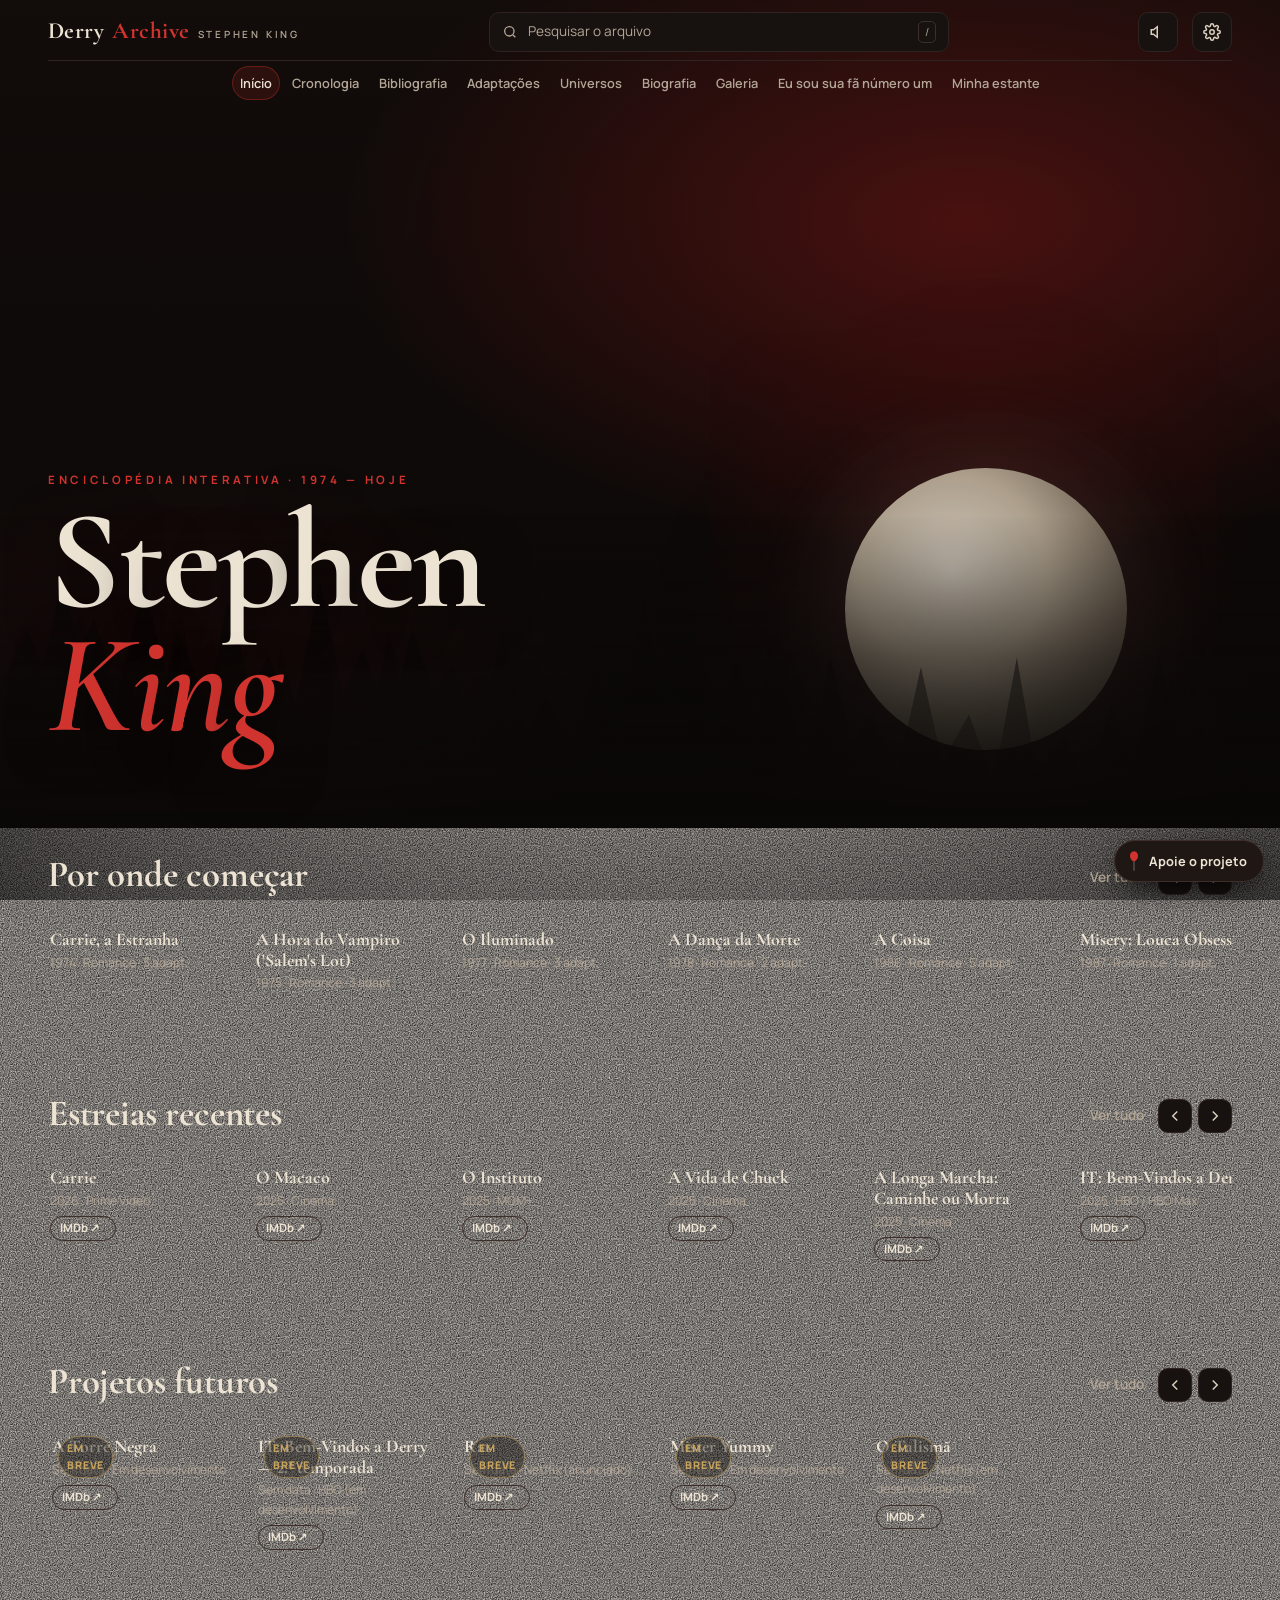
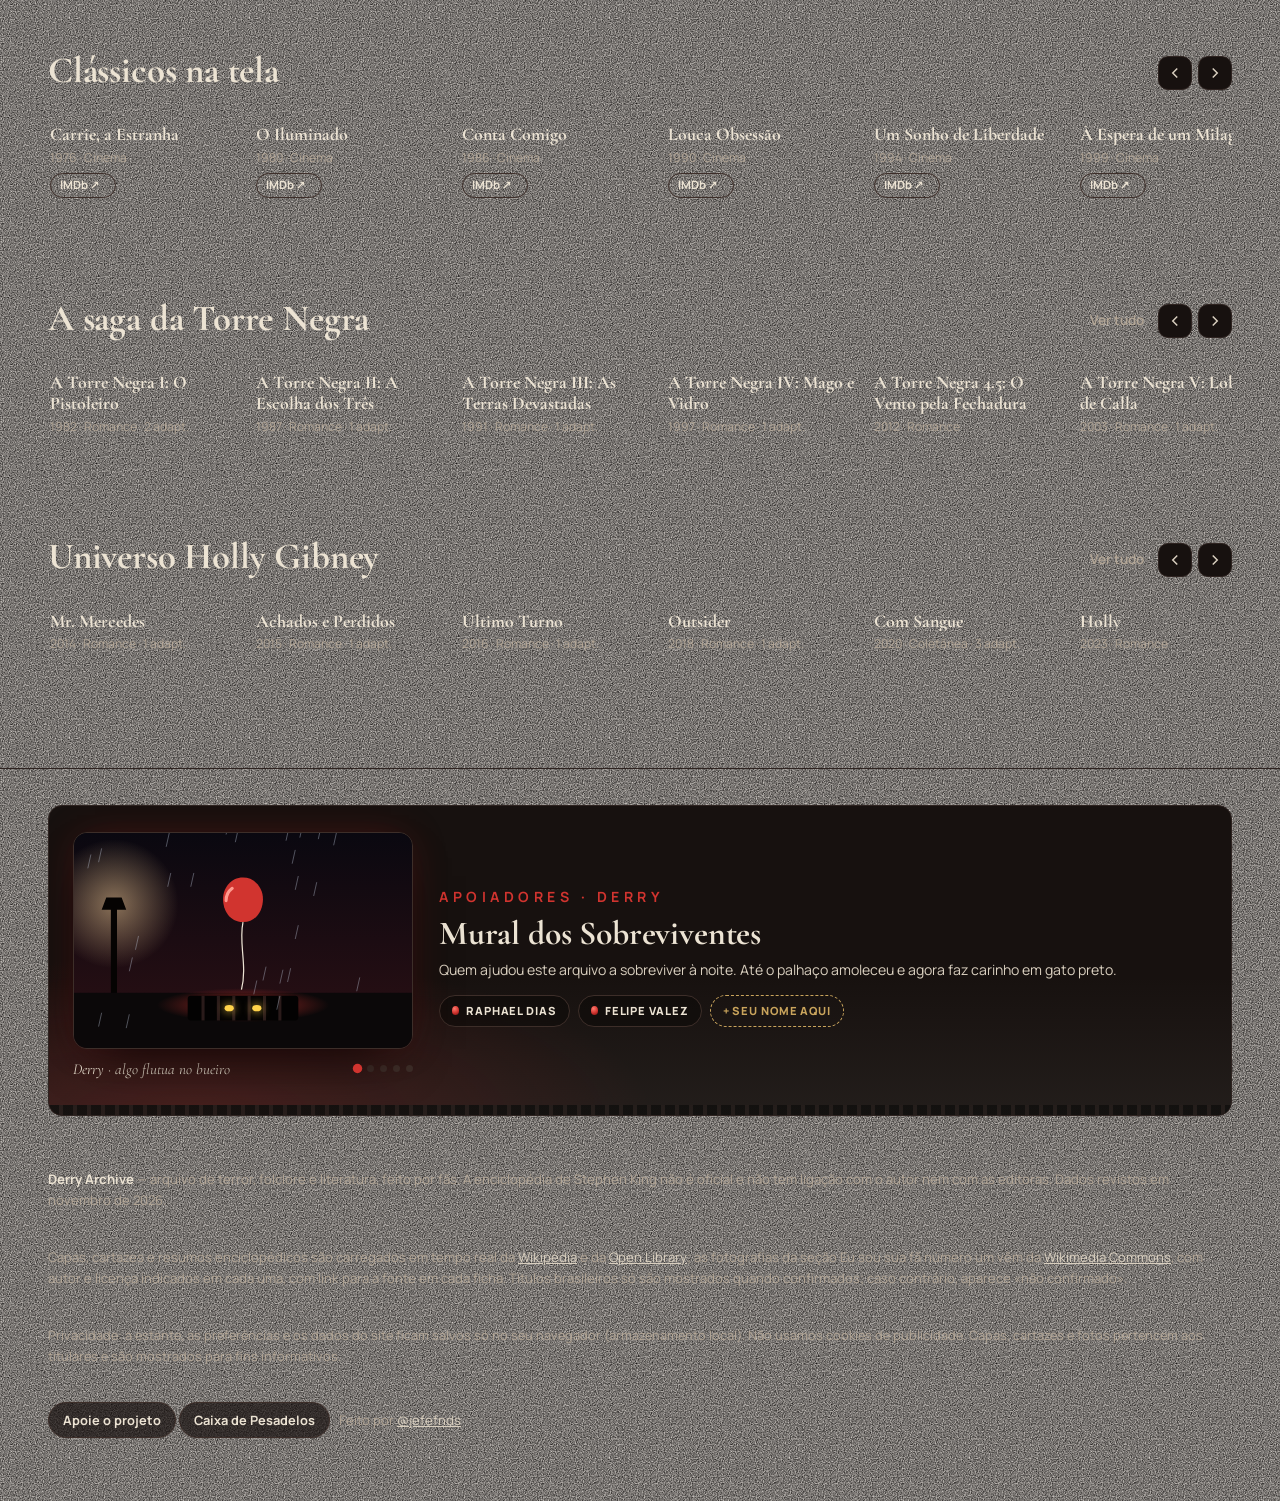
==== commit 183ef5eb: "Add an Instagram landing and real paths without touching the encyclopedia routes. Comece aqui, It, P" ====
--- a/stephen-king.html
+++ b/stephen-king.html
@@ -1,10 +1,12 @@
 <!doctype html>
-<html lang="pt">
+<html lang="pt-BR">
 <head>
 <meta charset="utf-8">
 <meta name="viewport" content="width=device-width, initial-scale=1, viewport-fit=cover">
-<title>Derry Archive — Enciclopédia Stephen King</title>
-<meta name="description" content="Enciclopédia interativa de Stephen King: bibliografia completa, adaptações para cinema, TV e streaming, cronologia, universos partilhados, biografia e a sua estante pessoal.">
+<script src="/site.config.js"></script>
+<script src="/assets/analytics.js" defer></script>
+<title>Derry Archive — arquivo de terror, folclore e literatura</title>
+<meta name="description" content="O arquivo completo do Derry Archive: terror, folclore brasileiro, It e Pennywise, e a enciclopédia de Stephen King. Feito no Brasil, para ler no celular.">
 <meta name="theme-color" content="#0a0807">
 <link rel="canonical" href="https://derryarchive.site/">
 <link rel="manifest" href="manifest.webmanifest">
@@ -12,18 +14,18 @@
 <meta property="og:image" content="https://derryarchive.site/og.png">
 <meta property="og:image:width" content="1200">
 <meta property="og:image:height" content="630">
-<meta property="og:image:alt" content="Derry Archive — Enciclopédia Stephen King">
+<meta property="og:image:alt" content="Derry Archive — arquivo de terror, folclore e literatura">
 <meta property="og:type" content="website">
 <meta property="og:site_name" content="Derry Archive">
-<meta property="og:locale" content="pt_PT">
-<meta property="og:title" content="Derry Archive — Enciclopédia Stephen King">
-<meta property="og:description" content="Enciclopédia interativa e não oficial de Stephen King: bibliografia, adaptações, cronologia, universos partilhados, biografia e a sua estante.">
+<meta property="og:locale" content="pt_BR">
+<meta property="og:title" content="Derry Archive — arquivo de terror, folclore e literatura">
+<meta property="og:description" content="Arquivo de terror, folclore brasileiro e literatura, com a enciclopédia de Stephen King.">
 <meta name="twitter:card" content="summary_large_image">
 <meta name="twitter:image" content="https://derryarchive.site/og.png">
-<meta name="twitter:title" content="Derry Archive — Enciclopédia Stephen King">
-<meta name="twitter:description" content="Bibliografia, adaptações, cronologia e universos partilhados de Stephen King.">
+<meta name="twitter:title" content="Derry Archive — arquivo de terror, folclore e literatura">
+<meta name="twitter:description" content="Terror, folclore brasileiro, It e Pennywise, e a enciclopédia de Stephen King.">
 <link rel="apple-touch-icon" href="[data-uri]">
-<script>(function(){try{var I=["[data-uri]","[data-uri]"];var m={name:"Derry Archive — Enciclopédia Stephen King",short_name:"Derry Archive",lang:"pt",start_url:location.href.split("#")[0],display:"standalone",background_color:"#0a0807",theme_color:"#0a0807",icons:[{src:I[0],sizes:"192x192",type:"image/png"},{src:I[1],sizes:"512x512",type:"image/png"}]};var l=document.createElement("link");l.rel="manifest";l.href=URL.createObjectURL(new Blob([JSON.stringify(m)],{type:"application/manifest+json"}));document.head.appendChild(l);}catch(e){}})();</script>
+<script>(function(){try{var I=["[data-uri]","[data-uri]"];var m={name:"Derry Archive — terror, folclore e literatura",short_name:"Derry Archive",lang:"pt-BR",start_url:location.href.split("#")[0],display:"standalone",background_color:"#0a0807",theme_color:"#0a0807",icons:[{src:I[0],sizes:"192x192",type:"image/png"},{src:I[1],sizes:"512x512",type:"image/png"}]};var l=document.createElement("link");l.rel="manifest";l.href=URL.createObjectURL(new Blob([JSON.stringify(m)],{type:"application/manifest+json"}));document.head.appendChild(l);}catch(e){}})();</script>
 <meta name="apple-mobile-web-app-capable" content="yes">
 <meta name="mobile-web-app-capable" content="yes">
 <meta name="apple-mobile-web-app-title" content="Derry Archive">
@@ -33,6 +35,7 @@
 <link rel="preconnect" href="https://en.wikipedia.org">
 <link rel="preconnect" href="https://upload.wikimedia.org">
 <link href="https://fonts.googleapis.com/css2?family=Cormorant+Garamond:ital,wght@0,500;0,600;0,700;1,500;1,600&family=Manrope:wght@400;500;600;700;800&display=swap" rel="stylesheet">
+<link rel="icon" href="/favicon.ico" sizes="any">
 <link rel="icon" href="data:image/svg+xml,%3Csvg xmlns='http://www.w3.org/2000/svg' viewBox='0 0 64 64'%3E%3Crect width='64' height='64' rx='14' fill='%230a0807'/%3E%3Ctext x='32' y='45' font-family='Georgia' font-size='38' font-weight='700' text-anchor='middle' fill='%23d1342f'%3EK%3C/text%3E%3C/svg%3E">
 <style>:root{
   --bg:#0a0807; --bg2:#110d0b; --surface:#17110f; --surface2:#1f1714; --line:#2e2320; --line2:#3d2e29;
@@ -1058,7 +1061,7 @@
 </script>
 </head>
 <body>
-<a class="skip" href="#main">Saltar para o conteúdo</a>
+<a class="skip" href="#main">Pular para o conteúdo</a>
 <div class="fog" aria-hidden="true"><i></i><i></i><i></i></div>
 <div class="grain" aria-hidden="true"></div>
 <div class="vignette" aria-hidden="true"></div>
@@ -1075,13 +1078,13 @@
       <a href="#biografia">Biografia</a>
       <a href="#galeria">Galeria</a>
       <a href="#kit">Eu sou sua fã número um</a>
-      <a href="#estante">A minha estante</a>
+      <a href="#estante">Minha estante</a>
     </nav>
     <button class="search-trigger" id="openSearch" aria-label="Pesquisar (atalho /)">
       <svg viewBox="0 0 24 24" fill="none" stroke="currentColor" stroke-width="2"><circle cx="11" cy="11" r="7"/><path d="m20 20-3.5-3.5"/></svg>
       <span>Pesquisar o arquivo</span><kbd>/</kbd>
     </button>
-    <button class="icon-btn" id="openSettings" aria-label="Definições">
+    <button class="icon-btn" id="openSettings" aria-label="Configurações">
       <svg viewBox="0 0 24 24" fill="none" stroke="currentColor" stroke-width="2"><circle cx="12" cy="12" r="3"/><path d="M19.4 15a1.7 1.7 0 0 0 .3 1.8l.1.1a2 2 0 1 1-2.8 2.8l-.1-.1a1.7 1.7 0 0 0-1.8-.3 1.7 1.7 0 0 0-1 1.5V21a2 2 0 1 1-4 0v-.1a1.7 1.7 0 0 0-1.1-1.5 1.7 1.7 0 0 0-1.8.3l-.1.1a2 2 0 1 1-2.8-2.8l.1-.1a1.7 1.7 0 0 0 .3-1.8 1.7 1.7 0 0 0-1.5-1H3a2 2 0 1 1 0-4h.1a1.7 1.7 0 0 0 1.5-1.1 1.7 1.7 0 0 0-.3-1.8l-.1-.1a2 2 0 1 1 2.8-2.8l.1.1a1.7 1.7 0 0 0 1.8.3H9a1.7 1.7 0 0 0 1-1.5V3a2 2 0 1 1 4 0v.1a1.7 1.7 0 0 0 1 1.5 1.7 1.7 0 0 0 1.8-.3l.1-.1a2 2 0 1 1 2.8 2.8l-.1.1a1.7 1.7 0 0 0-.3 1.8V9a1.7 1.7 0 0 0 1.5 1H21a2 2 0 1 1 0 4h-.1a1.7 1.7 0 0 0-1.5 1z"/></svg>
     </button>
     <button class="icon-btn" id="soundBtn" aria-pressed="false" aria-label="Som ambiente macabro" title="Som ambiente">
@@ -1124,7 +1127,7 @@
     <header class="page-head">
       <p class="eyebrow">Linha do tempo</p>
       <h1 id="h-crono">Cronologia</h1>
-      <p class="lead">Livros à esquerda, ecrãs à direita. Toque numa obra para ver a ficha completa ou use <b>Ligações</b> para iluminar as adaptações e as fontes de cada título ao longo das décadas.</p>
+      <p class="lead">Livros à esquerda, telas à direita. Toque numa obra para ver a ficha completa ou use <b>Conexões</b> para iluminar as adaptações e as fontes de cada título ao longo das décadas.</p>
       <div class="legend" aria-hidden="true">
         <span><i style="background:var(--red)"></i>Livro</span>
         <span><i style="background:var(--film)"></i>Filme</span>
@@ -1136,11 +1139,11 @@
       <div class="toolbar-in">
         <label class="field"><span class="sr-only">Filtrar cronologia</span>
           <svg viewBox="0 0 24 24" fill="none" stroke="currentColor" stroke-width="2"><circle cx="11" cy="11" r="7"/><path d="m20 20-3.5-3.5"/></svg>
-          <input id="tlSearch" type="search" placeholder="Filtrar por título, realizador, ano…" autocomplete="off">
+          <input id="tlSearch" type="search" placeholder="Filtrar por título, diretor, ano…" autocomplete="off">
         </label>
         <div class="chips" id="tlTypes" role="group" aria-label="Tipos visíveis"></div>
       </div>
-      <div class="decades" id="tlDecades" role="navigation" aria-label="Saltar para década" style="margin-top:10px"></div>
+      <div class="decades" id="tlDecades" role="navigation" aria-label="Pular para a década" style="margin-top:10px"></div>
     </div>
     <p class="count" id="tlCount" aria-live="polite"></p>
     <div class="tl" id="timeline"><div class="tl-progress" id="tlProgress"></div></div>
@@ -1163,10 +1166,10 @@
           <input id="bSearch" type="search" placeholder="Título original ou em português…" autocomplete="off">
         </label>
         <label><span class="sr-only">Tipo</span><select id="bType"></select></label>
-        <label><span class="sr-only">Género</span><select id="bGenre"></select></label>
+        <label><span class="sr-only">Gênero</span><select id="bGenre"></select></label>
         <label><span class="sr-only">Década</span><select id="bDecade"></select></label>
         <label><span class="sr-only">Estado de leitura</span><select id="bStatus">
-          <option value="">Todos os estados</option><option value="fav">Favoritos</option><option value="want">Quero ler</option><option value="reading">A ler</option><option value="read">Lidos</option><option value="none">Por ler</option><option value="adapted">Com adaptação</option>
+          <option value="">Todos os estados</option><option value="fav">Favoritos</option><option value="want">Quero ler</option><option value="reading">Lendo</option><option value="read">Lidos</option><option value="none">Não lidos</option><option value="adapted">Com adaptação</option>
         </select></label>
         <label><span class="sr-only">Ordenar</span><select id="bSort">
           <option value="y">Ano ↑</option><option value="-y">Ano ↓</option><option value="t">Título A–Z</option><option value="a">Mais adaptados</option>
@@ -1190,7 +1193,7 @@
       <div class="toolbar-in">
         <label class="field"><span class="sr-only">Pesquisar adaptações</span>
           <svg viewBox="0 0 24 24" fill="none" stroke="currentColor" stroke-width="2"><circle cx="11" cy="11" r="7"/><path d="m20 20-3.5-3.5"/></svg>
-          <input id="fSearch" type="search" placeholder="Título, realizador, plataforma…" autocomplete="off">
+          <input id="fSearch" type="search" placeholder="Título, diretor, plataforma…" autocomplete="off">
         </label>
         <div class="chips" id="fKinds" role="group" aria-label="Formato"></div>
         <label><span class="sr-only">Estado</span><select id="fStatus">
@@ -1212,7 +1215,7 @@
   <div class="wrap">
     <header class="page-head">
       <p class="eyebrow">Tudo está ligado</p>
-      <h1 id="h-uni">Universos partilhados</h1>
+      <h1 id="h-uni">Universos compartilhados</h1>
       <p class="lead">Cidades, personagens e forças que atravessam livros diferentes. Toque num nó da constelação para ver as obras sem sair do mapa.</p>
     </header>
     <div id="constellation"></div>
@@ -1266,7 +1269,7 @@
     <header class="page-head">
       <p class="eyebrow">Para colecionadores</p>
       <h1 id="h-kit">Eu sou sua fã número um</h1>
-      <p class="lead">Cartazes, capas, citações e fotografias na máxima resolução disponível. Toque numa imagem para baixar o original, uma versão Full HD (1920 px) ou 4K (3840 px), em JPG ou PNG, ou imprimir. Cada cartaz e cada capa aparece em duas versões lado a lado: a original e a edição em português (marcada «Brasil» quando a editora ou a fonte o confirma). Toque numa imagem para a ver ampliada e abrir o ficheiro original.</p>
+      <p class="lead">Cartazes, capas, citações e fotografias na máxima resolução disponível. Toque numa imagem para baixar o original, uma versão Full HD (1920 px) ou 4K (3840 px), em JPG ou PNG, ou imprimir. Cada cartaz e cada capa aparece em duas versões lado a lado: a original e a edição em português (marcada «Brasil» quando a editora ou a fonte o confirma). Toque numa imagem para a ver ampliada e abrir o arquivo original.</p>
     </header>
     <div class="toolbar"><div class="toolbar-in"><div class="chips" id="kitKinds" role="group" aria-label="Mostrar"></div></div></div>
     <div id="kitBody"></div>
@@ -1278,8 +1281,8 @@
   <div class="wrap">
     <header class="page-head">
       <p class="eyebrow">Progresso pessoal</p>
-      <h1 id="h-shelf">A minha estante</h1>
-      <p class="lead">Tudo fica guardado neste navegador. Organize os seus livros como numa prateleira: veja-os em capas, em lombadas ou em lista, e marque lidos, a ler, quero ler, favoritos e adaptações vistas.</p>
+      <h1 id="h-shelf">Minha estante</h1>
+      <p class="lead">Tudo fica salvo neste navegador. Organize seus livros como numa prateleira: veja em capas, em lombadas ou em lista, e marque lidos, lendo, quero ler, favoritos e adaptações vistas.</p>
     </header>
     <div id="shelfGrid" role="tabpanel"></div>
     <div class="shelf-actions">
@@ -1306,9 +1309,9 @@
         <div class="sp-chips" id="spWall"></div>
       </div>
     </section>
-    <p><b style="color:var(--bone)">Derry Archive</b> — enciclopédia não oficial, feita por fãs, sem afiliação com Stephen King ou os seus editores. Dados revistos em novembro de 2026.</p>
-    <p>Capas, cartazes e resumos enciclopédicos são carregados em tempo real da <a href="https://www.wikipedia.org" target="_blank" rel="noopener">Wikipédia</a> e da <a href="https://openlibrary.org" target="_blank" rel="noopener">Open Library</a>; as fotografias da secção Eu sou sua fã número um vêm da <a href="https://commons.wikimedia.org" target="_blank" rel="noopener">Wikimedia Commons</a>, com autor e licença indicados em cada uma, com ligação à fonte em cada ficha. Títulos brasileiros só são mostrados quando confirmados; caso contrário, aparece «não confirmado».</p>
-      <p style="font-size:.8rem;color:var(--muted)">Privacidade: a estante, as preferências e os dados do site ficam guardados no seu próprio navegador (armazenamento local). Não usamos cookies de publicidade. Capas, cartazes e fotos pertencem aos seus titulares e são mostrados para fins informativos.</p>
+    <p><b style="color:var(--bone)">Derry Archive</b> — arquivo de terror, folclore e literatura, feito por fãs. A enciclopédia de Stephen King não é oficial e não tem ligação com o autor nem com as editoras. Dados revistos em novembro de 2026.</p>
+    <p>Capas, cartazes e resumos enciclopédicos são carregados em tempo real da <a href="https://www.wikipedia.org" target="_blank" rel="noopener">Wikipédia</a> e da <a href="https://openlibrary.org" target="_blank" rel="noopener">Open Library</a>; as fotografias da seção Eu sou sua fã número um vêm da <a href="https://commons.wikimedia.org" target="_blank" rel="noopener">Wikimedia Commons</a>, com autor e licença indicados em cada uma, com link para a fonte em cada ficha. Títulos brasileiros só são mostrados quando confirmados; caso contrário, aparece «não confirmado».</p>
+      <p style="font-size:.8rem;color:var(--muted)">Privacidade: a estante, as preferências e os dados do site ficam salvos só no seu navegador (armazenamento local). Não usamos cookies de publicidade. Capas, cartazes e fotos pertencem aos titulares e são mostrados para fins informativos.</p>
       <p><button class="btn sm" type="button" data-open-support>Apoie o projeto</button> <button class="btn sm" type="button" data-open-box>Caixa de Pesadelos</button> &nbsp; Feito por <a href="https://instagram.com/jefefnds" target="_blank" rel="noopener">@jefefnds</a></p>
 </div>
 </footer>
@@ -1322,7 +1325,7 @@
   <div class="sheet">
     <label class="field"><span class="sr-only">Pesquisar em todo o arquivo</span>
       <svg viewBox="0 0 24 24" fill="none" stroke="currentColor" stroke-width="2"><circle cx="11" cy="11" r="7"/><path d="m20 20-3.5-3.5"/></svg>
-      <input id="pInput" type="search" placeholder="Pesquisar livros, filmes, séries, realizadores, universos…" autocomplete="off" role="combobox" aria-expanded="true" aria-controls="pResults" aria-autocomplete="list">
+      <input id="pInput" type="search" placeholder="Pesquisar livros, filmes, séries, diretores, universos…" autocomplete="off" role="combobox" aria-expanded="true" aria-controls="pResults" aria-autocomplete="list">
     </label>
     <div class="results" id="pResults" role="listbox" aria-label="Resultados"></div>
   </div>
@@ -1371,7 +1374,7 @@
 
 <dialog id="settings" class="settings" aria-labelledby="sTitle">
   <div class="sheet">
-    <h2 id="sTitle">Definições</h2>
+    <h2 id="sTitle">Configurações</h2>
     <div class="opt"><label for="sLite">Modo leve<small>Desliga animações, neblina, parallax e aparições (telemóveis mais fracos)</small></label><input type="checkbox" class="switch" id="sLite"></div>
     <div class="opt"><label for="sSpeed">Velocidade das animações<small>Lenta é o padrão; aumente se preferir mais rápido</small></label><select id="sSpeed"><option value="slow">Lenta (padrão)</option><option value="normal">Normal</option><option value="fast">Rápida</option></select></div>
     <div class="opt"><label for="sMotion">Animações<small>Inclui o efeito das lombadas na estante</small></label>
@@ -1383,10 +1386,10 @@
     <div class="opt"><label for="sOmens">Aparições<small>Balões, corvos e outras visitas das histórias (desligado por padrão)</small></label><input type="checkbox" class="switch" id="sOmens"></div>
     <div class="opt"><label>Caixa de Pesadelos<small>Sugestões, correções e livro favorito, sem login</small></label><button class="btn sm" type="button" data-open-box>Enviar</button></div>
     <div class="opt"><label>Apoie o projeto<small>Pix, Instagram e balões vermelhos</small></label><button class="btn sm" type="button" data-open-support>Apoiar</button></div>
-    <div class="opt"><label>Ver uma agora<small>Dispara uma aparição aleatória</small></label><button class="btn sm" id="omenNow" type="button">Assustar-me</button></div>
-    <div class="opt" style="flex-wrap:wrap"><label for="sOmdb">Notas do IMDb<small>Chave gratuita em <a href="https://www.omdbapi.com/apikey.aspx" target="_blank" rel="noopener">omdbapi.com</a> — fica só neste navegador</small></label><span style="display:flex;gap:8px"><input type="text" id="sOmdb" autocomplete="off" spellcheck="false" placeholder="a sua chave" style="width:130px;height:38px;padding:0 10px;border-radius:10px;border:1px solid var(--line);background:var(--bg);color:var(--bone)"><button class="btn sm primary" id="sOmdbSave" type="button">Guardar</button></span></div>
-    <div class="opt"><label for="sCovers">Carregar capas online<small>Desligue para poupar dados</small></label><input type="checkbox" class="switch" id="sCovers"></div>
-    <div class="opt"><label for="sVol">Volume do som ambiente<small>Desligado por padrão: ative-o no botão do altifalante no topo</small></label><input type="range" id="sVol" min="0" max="1" step="0.05" style="width:130px"></div>
+    <div class="opt"><label>Ver uma agora<small>Mostra uma aparição aleatória</small></label><button class="btn sm" id="omenNow" type="button">Me assustar</button></div>
+    <div class="opt" style="flex-wrap:wrap"><label for="sOmdb">Notas do IMDb<small>Chave gratuita em <a href="https://www.omdbapi.com/apikey.aspx" target="_blank" rel="noopener">omdbapi.com</a> — fica só neste navegador</small></label><span style="display:flex;gap:8px"><input type="text" id="sOmdb" autocomplete="off" spellcheck="false" placeholder="sua chave" style="width:130px;height:38px;padding:0 10px;border-radius:10px;border:1px solid var(--line);background:var(--bg);color:var(--bone)"><button class="btn sm primary" id="sOmdbSave" type="button">Salvar</button></span></div>
+    <div class="opt"><label for="sCovers">Carregar capas online<small>Desative para economizar dados</small></label><input type="checkbox" class="switch" id="sCovers"></div>
+    <div class="opt"><label for="sVol">Volume do som ambiente<small>Desligado por padrão: ative-o no botão do alto-falante no topo</small></label><input type="range" id="sVol" min="0" max="1" step="0.05" style="width:130px"></div>
     <div class="opt"><label for="sFs">Tamanho do texto</label>
       <select id="sFs"><option value="0.92">Pequeno</option><option value="1">Normal</option><option value="1.1">Grande</option><option value="1.2">Muito grande</option></select></div>
     <div style="display:flex;justify-content:flex-end;margin-top:20px"><button class="btn primary sm" id="closeSettings">Fechar</button></div>
@@ -1406,7 +1409,7 @@
       <p class="ex-hint" id="exHint"></p>
     </div>
     <div class="opt"><label for="exSort">Ordenar por</label><select id="exSort"><option value="y">Ano de publicação</option><option value="t">Título A–Z</option></select></div>
-    <div class="opt" id="exVisual"><label for="exTheme">Aspeto (PDF e PNG)</label><select id="exTheme"><option value="light">Papel claro (para imprimir)</option><option value="dark">Escuro</option></select></div>
+    <div class="opt" id="exVisual"><label for="exTheme">Aparência (PDF e PNG)</label><select id="exTheme"><option value="light">Papel claro (para imprimir)</option><option value="dark">Escuro</option></select></div>
     <div class="opt"><label for="exNotes">Incluir as minhas notas<small>As notas pessoais de cada livro</small></label><input type="checkbox" class="switch" id="exNotes" checked></div>
     <div style="display:flex;justify-content:flex-end;gap:8px;margin-top:20px"><button class="btn sm" id="exCancel" type="button">Cancelar</button><button class="btn primary sm" id="exGo" type="button">Exportar</button></div>
   </div>
@@ -1431,13 +1434,13 @@
           <option value="a4">A4 · 21×29,7 cm</option><option value="a3">A3 · 29,7×42 cm</option><option value="a2">A2 · 42×59,4 cm</option>
           <option value="ig45">Instagram · feed 4:5</option><option value="ig916">Instagram · Stories 9:16</option><option value="s3040">30×40 cm</option><option value="s4050">40×50 cm</option><option value="s4060">40×60 cm</option><option value="s5070">50×70 cm</option></select></div>
         <div class="opt"><label for="pzRes">Qualidade</label><select id="pzRes"><option value="3840">4K (3840 px)</option><option value="1920">Full HD (1920 px)</option><option value="d300">Impressão 300 dpi</option><option value="d150">Impressão 150 dpi</option><option value="ig">Instagram (1080 px de largura)</option></select></div>
-        <div class="opt"><label for="pzStyle">Aspeto</label><select id="pzStyle"><option value="night">Noite</option><option value="paper">Papel claro (poupa tinta)</option><option value="color">Cor do universo</option></select></div>
+        <div class="opt"><label for="pzStyle">Aparência</label><select id="pzStyle"><option value="night">Noite</option><option value="paper">Papel claro (gasta menos tinta)</option><option value="color">Cor do universo</option></select></div>
         <div class="opt"><label for="pzBg">Cor do fundo</label><select id="pzBg"><option value="auto">Automática (do universo)</option><option value="preto">Preto</option><option value="grafite">Grafite</option><option value="roxo">Roxo</option><option value="bordo">Vermelho escuro</option><option value="azul">Azul-noite</option><option value="verde">Verde-floresta</option><option value="ambar">Âmbar / sépia</option><option value="petroleo">Petróleo</option><option value="custom">Personalizada…</option></select><input type="color" id="pzBgX" value="#2a1a4a" aria-label="Cor personalizada do fundo" hidden style="width:38px;height:30px;margin-left:8px;border:0;background:none;padding:0;cursor:pointer"></div>
         <div class="opt"><label for="pzAge">Papel velho<small>Camada envelhecida: amarelecido, grão, manchas e vincos</small></label><select id="pzAge"><option value="0">Nenhum</option><option value="0.55">Suave</option><option value="1">Vintage</option><option value="1.4">Muito gasto (com carimbo)</option></select></div>
         <div class="opt"><label for="pzMat">Margem de moldura<small>Borda tipo passe-partout</small></label><input type="checkbox" class="switch" id="pzMat" checked></div>
         <div class="opt"><label for="pzDesc">Texto de descrição<small>Mais texto, menos ilustração</small></label><input type="checkbox" class="switch" id="pzDesc"></div>
         <div class="opt"><label for="pzList">Lista (obras, locais…)</label><input type="checkbox" class="switch" id="pzList" checked></div>
-        <div class="opt"><label>Estilo favorito<small>Lembra cor e opções deste cartaz</small></label><button class="btn sm" id="pzFav" type="button" aria-pressed="false">☆ Guardar este estilo</button></div>
+        <div class="opt"><label>Estilo favorito<small>Lembra cor e opções deste cartaz</small></label><button class="btn sm" id="pzFav" type="button" aria-pressed="false">☆ Salvar este estilo</button></div>
         <p class="pz-hint" id="pzHint" style="margin:10px 0 0"></p>
       </div>
     </div>
@@ -1450,7 +1453,7 @@
 <script>/* ==========================================================================
    BASE DE DADOS — obras e adaptações de Stephen King
    Campos (obras):  id, t (título original), pt (título da edição brasileira; null = não confirmado),
-                    y (ano), k (tipo), g (géneros), by (pseudónimo/coautoria), w (artigo Wikipédia EN),
+                    y (ano), k (tipo), g (gêneros), by (pseudónimo/coautoria), w (artigo Wikipédia EN),
                     s (sinopse), u (universos), in (coletânea de origem, para contos/novelas)
    Campos (adapt.): id, t, pt, y, k (filme|serie|minisserie|telefilme), on (estreia/plataforma),
                     d (realização/criação), src (ids das obras), w, st (lancado|futuro), s
@@ -1488,7 +1491,7 @@
   {id:'cujo',t:'Cujo',pt:'Cujo',y:1981,k:'romance',g:['Terror','Thriller'],w:'Cujo',u:['castlerock'],
    s:'Em Castle Rock, um dócil São Bernardo é mordido por um morcego e contrai raiva. Donna Trenton e o filho Tad ficam encurralados num carro avariado, sob um calor sufocante, enquanto o cão enlouquecido os cerca.'},
   {id:'dansemacabre',t:'Danse Macabre',pt:'Dança Macabra',y:1981,k:'naoficcao',g:['Ensaio'],w:'Danse_Macabre_(King_book)',
-   s:'Ensaio de King sobre o terror na literatura, no cinema, na rádio e na televisão entre 1950 e 1980, e sobre o que o género revela dos medos coletivos.'},
+   s:'Ensaio de King sobre o terror na literatura, no cinema, na rádio e na televisão entre 1950 e 1980, e sobre o que o gênero revela dos medos coletivos.'},
   {id:'gunslinger',t:'The Dark Tower: The Gunslinger',pt:'A Torre Negra I: O Pistoleiro',y:1982,k:'romance',g:['Fantasia sombria','Western'],w:'The_Dark_Tower:_The_Gunslinger',u:['torre','flagg'],
    s:'«O homem de preto fugiu pelo deserto, e o pistoleiro seguiu-o.» Roland Deschain, último pistoleiro de Gilead, persegue o homem de preto através de um mundo que «seguiu em frente», no primeiro passo da demanda pela Torre Negra.'},
   {id:'runningman',t:'The Running Man',pt:null,y:1982,k:'bachman',by:'Richard Bachman',g:['Distopia','Ficção científica'],w:'The_Running_Man_(novel)',
@@ -1510,7 +1513,7 @@
   {id:'skeleton',t:'Skeleton Crew',pt:'Tripulação de Esqueletos',y:1985,k:'colecao',g:['Terror','Contos'],w:'Skeleton_Crew_(short_story_collection)',
    s:'Coletânea com «The Mist», «The Monkey», «The Raft», «Gramma», «Survivor Type», «The Jaunt», «Mrs. Todd\'s Shortcut» e muitos outros contos.'},
   {id:'it',t:'It',pt:'A Coisa',y:1986,k:'romance',g:['Terror','Sobrenatural'],w:'It_(novel)',u:['derry','torre'],
-   s:'Em 1958, sete crianças de Derry, no Maine — o Clube dos Otários — enfrentam uma entidade que desperta a cada 27 anos e assume a forma dos seus medos, sobretudo a do palhaço Pennywise. Em 1985, adultos, regressam para cumprir a promessa de a destruir.'},
+   s:'Em 1958, sete crianças de Derry, no Maine — o Clube dos Otários — enfrentam uma entidade que desperta a cada 27 anos e toma a forma dos próprios medos, sobretudo a do palhaço Pennywise. Em 1985, já adultos, voltam para cumprir a promessa de destruí-la.'},
   {id:'drawing',t:'The Dark Tower II: The Drawing of the Three',pt:'A Torre Negra II: A Escolha dos Três',y:1987,k:'romance',g:['Fantasia sombria'],w:'The_Dark_Tower_II:_The_Drawing_of_the_Three',u:['torre'],
    s:'Ferido numa praia, Roland encontra portas que se abrem para a Nova Iorque de diferentes épocas e «escolhe» companheiros: Eddie Dean, viciado em heroína, e Odetta Holmes, mulher de personalidade dividida.'},
   {id:'misery',t:'Misery',pt:'Misery: Louca Obsessão',y:1987,k:'romance',g:['Thriller','Psicológico'],w:'Misery_(novel)',
@@ -1552,7 +1555,7 @@
    s:'Cinco histórias interligadas sobre a geração dos anos 60 e a Guerra do Vietname. A primeira, «Low Men in Yellow Coats», liga-se ao universo da Torre Negra.'},
   // ---------------- Anos 2000 ----------------
   {id:'onwriting',t:'On Writing: A Memoir of the Craft',pt:'Sobre a Escrita',y:2000,k:'naoficcao',g:['Memórias','Ensaio'],w:'On_Writing:_A_Memoir_of_the_Craft',
-   s:'Metade autobiografia, metade manual de escrita: King relembra a infância, o alcoolismo e o atropelamento de 1999, e partilha conselhos práticos sobre o ofício.'},
+   s:'Metade autobiografia, metade manual de escrita: King relembra a infância, o alcoolismo e o atropelamento de 1999, e compartilha conselhos práticos sobre o ofício.'},
   {id:'dreamcatcher',t:'Dreamcatcher',pt:'O Apanhador de Sonhos',y:2001,k:'romance',g:['Ficção científica','Terror'],w:'Dreamcatcher_(novel)',u:['derry'],
    s:'Quatro amigos de infância de Derry, unidos por um dom telepático, reencontram-se numa cabana de caça no Maine quando uma invasão extraterrestre começa à sua volta.'},
   {id:'blackhouse',t:'Black House',pt:'A Casa Negra',y:2001,k:'colab',by:'com Peter Straub',g:['Terror','Fantasia sombria'],w:'Black_House_(novel)',u:['talisman','torre'],
@@ -1609,7 +1612,7 @@
   {id:'outsider',t:'The Outsider',pt:'Outsider',y:2018,k:'romance',g:['Policial','Terror'],w:'The_Outsider_(King_novel)',u:['hodges'],
    s:'Um treinador respeitado é preso pelo homicídio brutal de um rapaz, com provas irrefutáveis — mas também com um álibi irrefutável. Holly Gibney junta-se à investigação de algo que não é humano.'},
   {id:'elevation',t:'Elevation',pt:'Elevação',y:2018,k:'novela',g:['Fantasia','Drama'],w:'Elevation_(novella)',u:['castlerock'],
-   s:'Scott Carey, de Castle Rock, perde peso continuamente sem que o seu corpo mude de aspeto. Enquanto se torna mais leve, aproxima-se de um casal de vizinhas alvo de preconceito.'},
+   s:'Scott Carey, de Castle Rock, perde peso continuamente sem que o seu corpo mude de aparência. Enquanto se torna mais leve, aproxima-se de um casal de vizinhas alvo de preconceito.'},
   {id:'institute',t:'The Institute',pt:'O Instituto',y:2019,k:'romance',g:['Ficção científica','Thriller'],w:'The_Institute_(King_novel)',
    s:'Luke Ellis, de 12 anos e com leves capacidades telecinéticas, é raptado e acorda numa instalação secreta no Maine onde crianças com dons são exploradas e descartadas.'},
   // ---------------- Anos 2020 ----------------
@@ -1768,14 +1771,14 @@
   {id:'a-salem24',t:"Salem's Lot",pt:"A Hora do Vampiro",y:2024,k:'filme',on:'Max',d:'Gary Dauberman',src:['salem'],w:"'Salem's_Lot_(film)",st:'lancado',s:'Estreou diretamente em streaming, em outubro de 2024.'},
   {id:'a-monkey',t:'The Monkey',pt:'O Macaco',y:2025,k:'filme',on:'Cinema',d:'Osgood Perkins',src:['c-monkey'],w:'The_Monkey_(film)',st:'lancado',s:'Com Theo James em papel duplo; produção de James Wan.'},
   {id:'a-institute',t:'The Institute',pt:'O Instituto',y:2025,k:'serie',on:'MGM+',d:'Benjamin Cavell',src:['institute'],w:'The_Institute_(TV_series)',st:'lancado',s:'Com Ben Barnes e Mary-Louise Parker.'},
-  {id:'a-chuck',t:'The Life of Chuck',pt:'A Vida de Chuck',y:2025,k:'filme',on:'Cinema',d:'Mike Flanagan',src:['c-chuck'],w:'The_Life_of_Chuck_(film)',st:'lancado',s:'Tom Hiddleston como Chuck; Prémio do Público no Festival de Toronto de 2024.'},
+  {id:'a-chuck',t:'The Life of Chuck',pt:'A Vida de Chuck',y:2025,k:'filme',on:'Cinema',d:'Mike Flanagan',src:['c-chuck'],w:'The_Life_of_Chuck_(film)',st:'lancado',s:'Tom Hiddleston como Chuck; Prêmio do Público no Festival de Toronto de 2024.'},
   {id:'a-longwalk',t:'The Long Walk',pt:'A Longa Marcha: Caminhe ou Morra',y:2025,k:'filme',on:'Cinema',d:'Francis Lawrence',src:['longwalk'],w:'The_Long_Walk_(2025_film)',st:'lancado',s:'Com Cooper Hoffman, David Jonsson e Mark Hamill.'},
   {id:'a-derry',t:'IT: Welcome to Derry',pt:'IT: Bem-Vindos a Derry',y:2025,k:'serie',on:'HBO / HBO Max',d:'Andy Muschietti, Barbara Muschietti e Jason Fuchs',src:['it'],w:'It:_Welcome_to_Derry',st:'lancado',s:'Prequela dos filmes de Muschietti, passada em 1962; Bill Skarsgård regressa como Pennywise.'},
   {id:'a-running25',t:'The Running Man',pt:'O Sobrevivente',y:2025,k:'filme',on:'Cinema',d:'Edgar Wright',src:['runningman'],w:'The_Running_Man_(2025_film)',st:'lancado',s:'Glen Powell como Ben Richards; mais fiel ao livro do que a versão de 1987.'},
   {id:'a-carrie26',t:'Carrie',pt:'Carrie',y:2026,k:'serie',on:'Prime Video',d:'Mike Flanagan',src:['carrie'],w:'Carrie_(TV_series)',st:'lancado',s:'Série de oito episódios; anunciada para estreia integral a 7 de outubro de 2026, com Summer H. Howell e Samantha Sloyan.'},
   // ---------- Projetos futuros / em desenvolvimento (sem data confirmada) ----------
   {id:'f-darktower',t:'The Dark Tower',pt:'A Torre Negra',y:null,k:'serie',on:'Em desenvolvimento',d:'Mike Flanagan',src:['gunslinger','drawing','wastelands','wizard','wolves','susannah','darktower'],w:'The_Dark_Tower_(series)',st:'futuro',s:'Projeto anunciado por Flanagan (série em várias temporadas); sem data, elenco ou plataforma confirmados.'},
-  {id:'f-derry2',t:'IT: Welcome to Derry — 2.ª temporada',pt:'IT: Bem-Vindos a Derry — 2.ª temporada',y:null,k:'serie',on:'HBO (em desenvolvimento)',d:'Andy e Barbara Muschietti',src:['it'],w:'It:_Welcome_to_Derry',st:'futuro',s:'Andy Muschietti afirmou em março de 2026 que a temporada está a ser preparada; sem data de estreia oficial.'},
+  {id:'f-derry2',t:'IT: Welcome to Derry — 2.ª temporada',pt:'IT: Bem-Vindos a Derry — 2.ª temporada',y:null,k:'serie',on:'HBO (em desenvolvimento)',d:'Andy e Barbara Muschietti',src:['it'],w:'It:_Welcome_to_Derry',st:'futuro',s:'Andy Muschietti afirmou em março de 2026 que a temporada está sendo preparada; sem data de estreia oficial.'},
   {id:'f-rat',t:'Rat',pt:'Rat',y:null,k:'filme',on:'Netflix (anunciado)',d:'—',src:['c-rat'],w:'If_It_Bleeds',st:'futuro',s:'Adaptação da novela de «If It Bleeds»; data por confirmar.'},
   {id:'f-yummy',t:'Mister Yummy',pt:'Mister Yummy',y:null,k:'filme',on:'Em desenvolvimento',d:'Ben Young',src:['c-yummy'],w:'You_Like_It_Darker',st:'futuro',s:'Adaptação do conto de «You Like It Darker»; data por confirmar.'},
   {id:'f-talisman',t:'The Talisman',pt:'O Talismã',y:null,k:'serie',on:'Netflix (em desenvolvimento)',d:'Produção dos irmãos Duffer',src:['talisman'],w:'The_Talisman_(King_and_Straub_novel)',st:'futuro',s:'Projeto em desenvolvimento há vários anos; sem data.'}
@@ -1787,17 +1790,17 @@
   {id:'castlerock',n:'Castle Rock',sub:'A cidade maldita do Maine',c:'#8a6d3b',
    d:'Cidade fictícia que reúne, ao longo de décadas, o polícia Alan Pangborn, o cão Cujo, a loja de Leland Gaunt e a caixa de botões de Gwendy. Needful Things foi apresentado como «a última história de Castle Rock» — mas King voltou várias vezes.'},
   {id:'derry',n:'Derry',sub:'Onde algo desperta a cada 27 anos',c:'#6b2c91',
-   d:'Inspirada em Bangor, Derry é a cidade de Pennywise. A sua sombra estende-se a Insomnia, Bag of Bones, Dreamcatcher e até à viagem no tempo de 11/22/63, onde Jake Epping se cruza com Beverly e Richie.'},
+   d:'Inspirada em Bangor, Derry é a cidade de Pennywise. A sombra dela chega a Insomnia, Bag of Bones, Dreamcatcher e à viagem no tempo de 11/22/63, em que Jake Epping cruza com Beverly e Richie.'},
   {id:'salem',n:"Jerusalem's Lot",sub:'Vampiros na Nova Inglaterra',c:'#2f5d50',
    d:'A cidade de \'Salem\'s Lot, o conto «Jerusalem\'s Lot» e o percurso do Padre Callahan, que reaparece na Torre Negra.'},
   {id:'hodges',n:'Universo Holly Gibney',sub:'Do Mr. Mercedes a Não Pisque',c:'#3a5f8f',
    d:'A trilogia de Bill Hodges evoluiu para um universo policial com toques sobrenaturais, centrado na detetive Holly Gibney — personagem favorita do próprio King.'},
   {id:'shining',n:'O Brilho',sub:'Do Overlook ao Verdadeiro Nó',c:'#c79a2b',
-   d:'O dom psíquico partilhado por Danny Torrance, Dick Hallorann e Abra Stone, entre O Iluminado e Doutor Sono.'},
+   d:'O dom psíquico compartilhado por Danny Torrance, Dick Hallorann e Abra Stone, entre O Iluminado e Doutor Sono.'},
   {id:'flagg',n:'Randall Flagg',sub:'O homem de preto',c:'#1f1f1f',
    d:'O vilão recorrente com muitos nomes — Flagg, Walter o\'Dim, Marten Broadcloak — surge em A Dança da Morte, Os Olhos do Dragão e na Torre Negra.'},
   {id:'talisman',n:'Os Territórios',sub:'Com Peter Straub',c:'#3f7a3a',
-   d:'O mundo paralelo de Jack Sawyer, partilhado por King e Peter Straub em três livros, com pontes para Mundo-Médio.'},
+   d:'O mundo paralelo de Jack Sawyer, compartilhado por King e Peter Straub em três livros, com pontes para Mundo-Médio.'},
   {id:'gwendy',n:'Trilogia Gwendy',sub:'Com Richard Chizmar',c:'#a14f6b',
    d:'A caixa de botões de Richard Farris, que passa por Castle Rock e acaba no espaço. O segundo volume, Gwendy\'s Magic Feather (2019), é de Chizmar a solo.'}
 ];
@@ -1810,13 +1813,13 @@
   {y:1977,t:'Nasce Richard Bachman',d:'Publica Rage sob pseudónimo — o primeiro de vários «livros de Bachman».'},
   {y:1985,t:'Bachman desmascarado',d:'Um livreiro descobre que Bachman é King. O autor «mata» o pseudónimo — episódio que inspira A Metade Sombria.'},
   {y:1987,t:'Sobriedade',d:'Após uma intervenção da família, abandona o álcool e as drogas — experiência que marca obras como Doutor Sono.'},
-  {y:1996,t:'Prémios O. Henry e World Fantasy',d:'O conto «The Man in the Black Suit» vence o O. Henry Award e o World Fantasy Award.'},
+  {y:1996,t:'Prêmios O. Henry e World Fantasy',d:'O conto «The Man in the Black Suit» vence o O. Henry Award e o World Fantasy Award.'},
   {y:1999,t:'O acidente',d:'A 19 de junho é atropelado por uma carrinha enquanto caminhava perto de casa, em Lovell, no Maine. Sofre ferimentos graves e longa reabilitação — narrada em Sobre a Escrita.'},
   {y:2003,t:'National Book Foundation',d:'Recebe a Medalha por Contribuição Distinta às Letras Americanas, gesto de reconhecimento literário que gerou debate.'},
   {y:2007,t:'Grand Master',d:'É distinguido como Grand Master pelos Mystery Writers of America.'},
   {y:2015,t:'National Medal of Arts',d:'Recebe a Medalha Nacional das Artes das mãos de Barack Obama (distinção de 2014). No mesmo ano, Mr. Mercedes vence o Edgar Award.'},
   {y:2022,t:'Testemunho histórico',d:'Testemunha a favor do Departamento de Justiça dos EUA contra a fusão das editoras Penguin Random House e Simon & Schuster, que acabou bloqueada.'},
-  {y:2025,t:'Ano de adaptações',d:'Chegam aos ecrãs O Macaco, A Vida de Chuck, A Longa Marcha, O Sobrevivente, O Instituto e IT: Bem-Vindos a Derry — e é publicado Never Flinch.'},
+  {y:2025,t:'Ano de adaptações',d:'Chegam às telas O Macaco, A Vida de Chuck, A Longa Marcha, O Sobrevivente, O Instituto e IT: Bem-Vindos a Derry — e é publicado Never Flinch.'},
   {y:2026,t:'Regresso aos Territórios',d:'Publica Other Worlds Than These, conclusão da trilogia do Talismã iniciada com Peter Straub (falecido em 2022).'}
 ];
 </script>
@@ -2033,10 +2036,10 @@
 /* capas da edição brasileira (ISBN). Acrescente aqui id da obra: ISBN da edição BR */
 const BR_ISBN = { carrie: '9788556511348' };
 function brIsbnCover(id) { const i = BR_ISBN[id]; return i ? `https://covers.openlibrary.org/b/isbn/${i}-L.jpg?default=false` : null; }
-/* ligações de compra com comissão. Preencha com o seu código/link de afiliado */
+/* Botões de compra. Tag e link saem de /site.config.js → affiliates. Vazio = busca sem comissão. */
 const AFF = {
-  amazon: '',   /* o seu Tag de afiliado da Amazon BR, ex.: 'oseunome-20' */
-  shopee: ''    /* o seu link de afiliado da Shopee com {q} onde entra o título, ex.: 'https://s.shopee.com.br/XXXX?q={q}' */
+  amazon: ((window.DERRY && DERRY.affiliates && DERRY.affiliates.amazonBrTag) || ''),
+  shopee: ((window.DERRY && DERRY.affiliates && DERRY.affiliates.shopeeAffiliateUrl) || '')
 };
 function buyLinks(x) {
   const q = encodeURIComponent(titleOf(x) + ' Stephen King');
@@ -2101,7 +2104,7 @@
   if (user.fav[x.id]) f.push(`<span class="flag fav" title="Favorito">${ICON.heart}</span>`);
   const s = user.status[x.id];
   if (s === 'read') f.push(`<span class="flag read" title="Lido">${ICON.check}</span>`);
-  if (s === 'reading') f.push(`<span class="flag reading" title="A ler">${ICON.book}</span>`);
+  if (s === 'reading') f.push(`<span class="flag reading" title="Lendo">${ICON.book}</span>`);
   if (s === 'want') f.push(`<span class="flag want" title="Quero ler">${ICON.clock}</span>`);
   if (user.seen[x.id]) f.push(`<span class="flag read" title="Visto">${ICON.eye}</span>`);
   return f.length ? `<span class="flags">${f.join('')}</span>` : '';
@@ -2158,7 +2161,7 @@
   if (!rendered[v] || v === 'estante') { RENDER[v](); rendered[v] = true; }
   closeMenu();
   window.scrollTo({ top: 0, behavior: 'instant' in window ? 'instant' : 'auto' });
-  const titles = { inicio: 'Enciclopédia Stephen King', cronologia: 'Cronologia', bibliografia: 'Bibliografia', filmografia: 'Adaptações', universos: 'Universos partilhados', biografia: 'Biografia', galeria: 'Galeria', kit: 'Eu sou sua fã número um', estante: 'A minha estante' };
+  const titles = { inicio: 'Arquivo de terror, folclore e literatura', cronologia: 'Cronologia', bibliografia: 'Bibliografia', filmografia: 'Adaptações', universos: 'Universos compartilhados', biografia: 'Biografia', galeria: 'Galeria', kit: 'Eu sou sua fã número um', estante: 'Minha estante' };
   document.title = `${titles[v]} — Derry Archive`;
   if (deepId) setTimeout(() => openDetail(deepId), 150);
   if (pendingLink && v === 'cronologia') { const id = pendingLink; pendingLink = null; setTimeout(() => highlightLinks(id, true), 60); }
@@ -2191,7 +2194,7 @@
     row('Por onde começar', pick(['carrie','salem','shining','stand','it','misery','petsematary','greenmile','gunslinger','112263','doctorsleep','fairytale']), '#bibliografia') +
     row('Estreias recentes', RELEASED.filter(a => a.y >= 2024).sort((a, b) => b.y - a.y), '#filmografia') +
     row('Projetos futuros', FUTURE, '#filmografia') +
-    row('Clássicos no ecrã', pick(['a-carrie76','a-shining80','a-standbyme','a-misery','a-shawshank','a-greenmile','a-mist07','a-it17','a-doctorsleep','a-deadzone'])) +
+    row('Clássicos na tela', pick(['a-carrie76','a-shining80','a-standbyme','a-misery','a-shawshank','a-greenmile','a-mist07','a-it17','a-doctorsleep','a-deadzone'])) +
     row('A saga da Torre Negra', pick(['gunslinger','drawing','wastelands','wizard','wind','wolves','susannah','darktower']), '#universos') +
     row('Universo Holly Gibney', pick(['mercedes','finders','endofwatch','outsider','ifitbleeds','holly','neverflinch']), '#universos');
   observeCovers($('#homeRows')); reveal(document); tilt($('#homeRows'));
@@ -2236,10 +2239,10 @@
 function renderTimeline() {
   if (!$('#tlTypes').childElementCount) {
     $('#tlTypes').innerHTML = TL_TYPES.map(t => `<button class="chip" data-tl="${t.id}" aria-pressed="${tlOn.has(t.id)}">${t.label}</button>`).join('') +
-      `<button class="chip" id="linkMode" aria-pressed="false" title="Clique numa obra para iluminar as ligações">${ICON.link.replace('<svg', '<svg width="14" height="14"')}Ligações</button>`;
+      `<button class="chip" id="linkMode" aria-pressed="false" title="Clique numa obra para iluminar as conexões">${ICON.link.replace('<svg', '<svg width="14" height="14"')}Conexões</button>`;
     $('#tlTypes').addEventListener('click', e => {
       const c = e.target.closest('.chip'); if (!c) return;
-      if (c.id === 'linkMode') { linkMode = !linkMode; c.setAttribute('aria-pressed', linkMode); if (!linkMode) clearLinks(); toast(linkMode ? 'Modo ligações: toque numa obra' : 'Modo ligações desligado'); return; }
+      if (c.id === 'linkMode') { linkMode = !linkMode; c.setAttribute('aria-pressed', linkMode); if (!linkMode) clearLinks(); toast(linkMode ? 'Modo conexões: toque numa obra' : 'Modo conexões desligado'); return; }
       const id = c.dataset.tl; tlOn.has(id) ? tlOn.delete(id) : tlOn.add(id);
       c.setAttribute('aria-pressed', tlOn.has(id)); store.set('sk-tl', [...tlOn]); drawTimeline();
     });
@@ -2309,7 +2312,7 @@
 function renderBooks() {
   if (!$('#bType').childElementCount) {
     fillSelect($('#bType'), 'Todos os tipos', ['romances', ...Object.keys(TYPES)], v => v === 'romances' ? 'Romances (todos)' : TYPES[v]);
-    fillSelect($('#bGenre'), 'Todos os géneros', [...new Set(WORKS.flatMap(w => w.g))].sort((a, b) => a.localeCompare(b, 'pt')));
+    fillSelect($('#bGenre'), 'Todos os gêneros', [...new Set(WORKS.flatMap(w => w.g))].sort((a, b) => a.localeCompare(b, 'pt-BR')));
     fillSelect($('#bDecade'), 'Todas as décadas', [...new Set(WORKS.map(w => decade(w.y)))].sort(), v => v + 's');
     const saved = store.get('sk-bf', {});
     ['bType','bGenre','bDecade','bStatus','bSort'].forEach(id => { if (saved[id]) $('#' + id).value = saved[id]; $('#' + id).addEventListener('change', drawBooks); });
@@ -2375,7 +2378,7 @@
     ['outsider', 'Holly junta-se a um novo caso'], ['ifitbleeds', 'Contém a novela com Holly'], ['holly', 'Holly como protagonista']] },
   { t: 'O Brilho', sub: 'Danny Torrance, antes e depois', steps: [
     ['shining', 'O Overlook'], ['doctorsleep', 'Danny adulto e Abra Stone']] },
-  { t: 'Para começar com King', sub: 'Cinco portas de entrada, de géneros diferentes', steps: [
+  { t: 'Para começar com King', sub: 'Cinco portas de entrada, de gêneros diferentes', steps: [
     ['shining', 'Terror clássico'], ['misery', 'Suspense a dois'], ['stand', 'Épico pós-apocalíptico (longo)'],
     ['c-shawshank', 'Sem terror: a novela de Shawshank'], ['it', 'O grande romance de terror (longo)']] }
 ];
@@ -2392,7 +2395,7 @@
 }
 function renderUniverses() {
   const members = u => WORKS.filter(w => (w.u || []).includes(u.id)).sort((a, b) => a.y - b.y);
-  // constelação: universos ligados pelas obras que partilham
+  // constelação: universos ligados pelas obras que compartilham
   const N = UNIVERSES.length, W = 900, H = 520, cx = W / 2, cy = H / 2;
   const pos = UNIVERSES.map((u, i) => i === 0 ? [cx, cy] : [cx + Math.cos((i - 1) / (N - 1) * Math.PI * 2 - Math.PI / 2) * 330, cy + Math.sin((i - 1) / (N - 1) * Math.PI * 2 - Math.PI / 2) * 190]);
   const edges = [];
@@ -2400,7 +2403,7 @@
     const shared = WORKS.filter(w => (w.u || []).includes(UNIVERSES[i].id) && (w.u || []).includes(UNIVERSES[j].id)).length;
     if (shared) edges.push([i, j, shared]);
   }
-  $('#constellation').innerHTML = `<div class="conwrap" id="conWrap"><svg class="constellation reveal" viewBox="0 0 ${W} ${H}" role="img" aria-label="Constelação dos universos partilhados de Stephen King">
+  $('#constellation').innerHTML = `<div class="conwrap" id="conWrap"><svg class="constellation reveal" viewBox="0 0 ${W} ${H}" role="img" aria-label="Constelação dos universos compartilhados de Stephen King">
     ${Array.from({ length: 70 }, (_, k) => { const q = n => ((Math.sin(k * n) * 43758.5453) % 1 + 1) % 1; return `<circle class="star" cx="${(q(12.9898) * W).toFixed(1)}" cy="${(q(78.233) * H).toFixed(1)}" r="${(.5 + q(37.719) * 1.2).toFixed(1)}" style="animation-delay:${(q(4.1414) * 5).toFixed(1)}s"/>`; }).join('')}
     ${edges.map(([i, j, s]) => { const [x1, y1] = pos[i], [x2, y2] = pos[j], dx = x2 - x1, dy = y2 - y1, k = .14; return `<path class="edge" data-a="${UNIVERSES[i].id}" data-b="${UNIVERSES[j].id}" d="M${x1} ${y1}Q${((x1 + x2) / 2 - dy * k).toFixed(1)} ${((y1 + y2) / 2 + dx * k).toFixed(1)} ${x2} ${y2}" style="stroke-width:${Math.min(4, .8 + s * .6)}px"/>`; }).join('')}
     ${UNIVERSES.map((u, i) => { const n = members(u).length, r = 8 + Math.sqrt(n) * 4; return `<g class="n" tabindex="0" role="button" aria-label="${esc(u.n)}: ${n} obras" data-uni="${u.id}" transform="translate(${pos[i][0]},${pos[i][1]})">
@@ -2784,7 +2787,7 @@
   return `<div class="kit-sec"><h2>Citações</h2><p>Guarde aqui as suas frases favoritas (ficam só neste navegador) e transforme-as em cartões Full HD (1080×1920) ou 4K (2160×3840), em PNG, uma versão só com o texto em PNG sem fundo, ou imprimir. Por direitos de autor, o site não inclui trechos dos livros — os «motes» abaixo são resumos escritos por nós.</p></div>
   ${sbgHTML()}
   <div class="q-form"><label class="sr-only" for="qText">Frase</label><textarea id="qText" maxlength="800" placeholder="Escreva a frase tal como está na sua edição…"></textarea>
-    <div class="q-row"><label class="sr-only" for="qWork">Obra</label><input id="qWork" list="qWorks" maxlength="160" placeholder="Obra (ex.: O Iluminado)" autocomplete="off"><datalist id="qWorks">${opts}</datalist><label class="sr-only" for="qPage">Página</label><input id="qPage" maxlength="20" placeholder="Pág." inputmode="numeric"><button class="btn primary sm" data-q="add" type="button">Guardar citação</button></div></div>
+    <div class="q-row"><label class="sr-only" for="qWork">Obra</label><input id="qWork" list="qWorks" maxlength="160" placeholder="Obra (ex.: O Iluminado)" autocomplete="off"><datalist id="qWorks">${opts}</datalist><label class="sr-only" for="qPage">Página</label><input id="qPage" maxlength="20" placeholder="Pág." inputmode="numeric"><button class="btn primary sm" data-q="add" type="button">Salvar citação</button></div></div>
   <div class="q-grid" id="qList"></div>
   <div class="kit-sec"><h2 style="font-size:1.4rem">Motes dos livros</h2><p>Ideias centrais de alguns títulos, em palavras do site.</p></div>
   <div class="q-grid">${MOTES.map((m, i) => `<article class="q-card"><span class="q-tag">Mote</span><blockquote>${esc(m.t)}</blockquote><p class="q-cite">${esc(titleOf(BY.get(m.id)))}</p>${qButtons('mote', i, false)}</article>`).join('')}</div>`;
@@ -3044,11 +3047,11 @@
   el.innerHTML = `<div class="shelf-extra">
     <div class="sx-card"><h3>Meta de ${year}</h3>
       ${goal ? `<div class="sx-track"><div class="sx-fill" style="width:${Math.min(100, done / goal * 100)}%"></div></div><p><b>${done}</b> de ${goal} livros lidos este ano</p>` : '<p>Defina quantos livros quer ler este ano.</p>'}
-      <div class="sx-row"><input type="number" id="goalIn" min="0" max="365" value="${goal || ''}" placeholder="ex.: 12" aria-label="Meta de livros este ano"><button class="btn sm primary" id="goalSave" type="button">Guardar meta</button></div>
+      <div class="sx-row"><input type="number" id="goalIn" min="0" max="365" value="${goal || ''}" placeholder="ex.: 12" aria-label="Meta de livros este ano"><button class="btn sm primary" id="goalSave" type="button">Salvar meta</button></div>
       <small>Conta os livros marcados como «Lido» daqui em diante.</small></div>
     <div class="sx-card"><h3>Próximo livro sugerido</h3>${nb ? `<p><button class="link-btn" data-open="${nb.w.id}">${esc(titleOf(nb.w))}</button> <span style="color:var(--muted)">${nb.w.y || ''}</span></p><small>${esc(why)}</small>` : '<p>Já leu tudo o que há na lista.</p>'}</div>
     <div class="sx-card"><h3>Partilhar a estante</h3><p>Gera uma imagem 4K (2160×3840, PNG) com o seu progresso, favoritos e livros mais bem classificados.</p><div class="sx-row"><button class="btn sm primary" id="shelfShare" type="button">Gerar imagem 4K</button></div>${sbgHTML()}</div>
-    ${needBk ? `<div class="sx-card warn"><h3>Faça uma cópia de segurança</h3><p>As suas listas, notas e citações ficam só neste navegador. Se limpar os dados do site ou mudar de telemóvel, perde-os.</p><div class="sx-row"><button class="btn sm primary" id="bkNow" type="button">Exportar agora</button><button class="btn sm" id="bkLater" type="button">Lembrar daqui a 2 semanas</button></div></div>` : ''}
+    ${needBk ? `<div class="sx-card warn"><h3>Faça um backup</h3><p>Suas listas, notas e citações ficam só neste navegador. Se limpar os dados do site ou trocar de celular, você perde tudo.</p><div class="sx-row"><button class="btn sm primary" id="bkNow" type="button">Exportar agora</button><button class="btn sm" id="bkLater" type="button">Lembrar daqui a 2 semanas</button></div></div>` : ''}
   </div>`;
 }
 function renderShelf() {
@@ -3129,9 +3132,9 @@
 
 
 /* ============================== Wikipédia completa + Wikidata ============================== */
-const WORK_PROPS = [['P577','Publicação','time'],['P50','Autor','ent',3],['P123','Editora','ent',4],['P364','Língua original','ent',2],['P495','País de origem','ent',3],['P136','Género','ent',5],['P1104','Páginas','qty',1,' págs.'],['P179','Série','ent',3],['P155','Anterior','ent',3],['P156','Seguinte','ent',3],['P144','Baseado em','ent',3],['P840','Local da ação','ent',4],['P8345','Franquia','ent',3],['P166','Prémios','ent',8]];
-const ADAPT_PROPS = [['P577','Estreia','time'],['P57','Realização','ent',4],['P58','Argumento','ent',6],['P162','Produção','ent',6],['P161','Elenco','ent',14],['P86','Música','ent',3],['P344','Fotografia','ent',3],['P272','Produtora','ent',5],['P750','Distribuição','ent',4],['P449','Canal original','ent',3],['P364','Língua original','ent',2],['P495','País de origem','ent',3],['P136','Género','ent',5],['P2047','Duração','qty',1,' min'],['P1113','Episódios','qty',1,' episódios'],['P2437','Temporadas','qty',1,' temporadas'],['P2130','Orçamento','qty',1,'','money'],['P2142','Bilheteira','qty',1,'','money'],['P144','Baseado em','ent',3],['P166','Prémios','ent',8]];
-const PERSON_PROPS = [['P569','Nascimento','time'],['P19','Local de nascimento','ent',2],['P106','Profissões','ent',8],['P69','Formação','ent',4],['P26','Cônjuge','ent',2],['P40','Filhos','ent',5],['P27','Nacionalidade','ent',2],['P135','Movimento','ent',3],['P136','Géneros','ent',8],['P800','Obras notáveis','ent',10],['P166','Prémios','ent',12]];
+const WORK_PROPS = [['P577','Publicação','time'],['P50','Autor','ent',3],['P123','Editora','ent',4],['P364','Idioma original','ent',2],['P495','País de origem','ent',3],['P136','Gênero','ent',5],['P1104','Páginas','qty',1,' págs.'],['P179','Série','ent',3],['P155','Anterior','ent',3],['P156','Próximo','ent',3],['P144','Baseado em','ent',3],['P840','Local da ação','ent',4],['P8345','Franquia','ent',3],['P166','Prêmios','ent',8]];
+const ADAPT_PROPS = [['P577','Estreia','time'],['P57','Realização','ent',4],['P58','Roteiro','ent',6],['P162','Produção','ent',6],['P161','Elenco','ent',14],['P86','Música','ent',3],['P344','Fotografia','ent',3],['P272','Produtora','ent',5],['P750','Distribuição','ent',4],['P449','Canal original','ent',3],['P364','Idioma original','ent',2],['P495','País de origem','ent',3],['P136','Gênero','ent',5],['P2047','Duração','qty',1,' min'],['P1113','Episódios','qty',1,' episódios'],['P2437','Temporadas','qty',1,' temporadas'],['P2130','Orçamento','qty',1,'','money'],['P2142','Bilheteria','qty',1,'','money'],['P144','Baseado em','ent',3],['P166','Prêmios','ent',8]];
+const PERSON_PROPS = [['P569','Nascimento','time'],['P19','Local de nascimento','ent',2],['P106','Profissões','ent',8],['P69','Formação','ent',4],['P26','Cônjuge','ent',2],['P40','Filhos','ent',5],['P27','Nacionalidade','ent',2],['P135','Movimento','ent',3],['P136','Gêneros','ent',8],['P800','Obras notáveis','ent',10],['P166','Prêmios','ent',12]];
 const EXT_LINKS = [['P345','IMDb', v => `https://www.imdb.com/title/${v}/`],['P4947','TMDB', v => `https://www.themoviedb.org/movie/${v}`],['P4983','TMDB (série)', v => `https://www.themoviedb.org/tv/${v}`],['P2969','Goodreads', v => `https://www.goodreads.com/book/show/${v}`],['P648','Open Library', v => `https://openlibrary.org/works/${v}`],['P1258','Rotten Tomatoes', v => `https://www.rottentomatoes.com/${v}`],['P6127','Letterboxd', v => `https://letterboxd.com/film/${v}/`],['P1233','ISFDB', v => `https://www.isfdb.org/cgi-bin/title.cgi?${v}`]];
 const WPDB = (() => {
   let db;
@@ -3377,7 +3380,7 @@
           ${isW ? buyLinks(x) : ''}
           ${!isW ? `<a class="btn sm" data-imdb-a="${x.id}" href="${esc(imdbUrl(x))}" target="_blank" rel="noopener">IMDb ↗ <b data-imdb-s="${x.id}">${esc((scoreOf(x) || {}).text || '')}</b></a>` : ''}
         </div>
-        ${!isW && !scoreOf(x) && !omdbKey() ? '<p class="wp-note" style="margin:8px 0 0">Nota do IMDb: <button type="button" class="link-btn" data-open-settings style="color:var(--red2);padding:0">adicione uma chave gratuita da OMDb nas Definições</button>.</p>' : ''}
+        ${!isW && !scoreOf(x) && !omdbKey() ? '<p class="wp-note" style="margin:8px 0 0">Nota do IMDb: <button type="button" class="link-btn" data-open-settings style="color:var(--red2);padding:0">adicione uma chave gratuita da OMDb nas Configurações</button>.</p>' : ''}
       </div>
     </div>
     <div class="sheet-body">
@@ -3841,7 +3844,7 @@
     },
     phone() {
       add(SVG.phone, 'om-phone', '', 8400);
-      caption('Celular', 'O telemóvel toca — e ninguém devia atender', 6000); return 8000;
+      caption('Celular', 'O celular toca — e ninguém devia atender', 6000); return 8000;
     },
     door() {
       const n = Math.random() < .5 ? ['217', 'O Iluminado', 'Não abra a porta do quarto'] : ['1408', '1408', 'O quarto de hotel que ninguém aguenta'];
@@ -3929,7 +3932,7 @@
 $('#sOmdb').value = omdbKey();
 $('#sOmdbSave').addEventListener('click', () => {
   const k = $('#sOmdb').value.trim(); store.set('sk-omdb', k);
-  if (k) { IMDB.rt = {}; imdbSave(); toast('Chave guardada — a obter as notas…'); resolveImdb().then(fetchRatings); } else toast('Chave removida');
+  if (k) { IMDB.rt = {}; imdbSave(); toast('Chave salva — buscando as notas…'); resolveImdb().then(fetchRatings); } else toast('Chave removida');
 });
 
 
@@ -3956,10 +3959,9 @@
 
 /* ============================== Caixa de Pesadelos (Google Forms, sem login) ============================== */
 (() => {
-  /* COMO LIGAR: crie um Google Form com 2 perguntas (resposta longa e resposta curta).
-     Menu ⋮ > «Obter link pré-preenchido»: escreva MENSAGEM na primeira e LIVRO na segunda,
-     clique em «Obter link» e cole o link entre as aspas abaixo. */
-  const PREFILL = '';
+  /* O link pré-preenchido fica em /site.config.js → googleForms.prefillUrl.
+     MENSAGEM na pergunta longa, LIVRO na curta. Vazio = não envia. */
+  const PREFILL = ((window.DERRY && DERRY.googleForms && DERRY.googleForms.prefillUrl) || '');
   const cfg = () => {
     try {
       const u = new URL(PREFILL), map = {};
@@ -4090,7 +4092,7 @@
 }
 /* Excel (.xlsx) escrito à mão: livro com folha «Resumo» + uma folha por lista */
 const EX_XL = {
-  work: [['Título', 38, r => r.t], ['Título original', 34, r => r.o], ['Ano', 8, r => r.y, 'n'], ['Tipo', 22, r => r.tipo], ['Géneros', 28, r => r.gen], ['Estado', 12, r => r.estado, 'c'], ['Em casa', 10, r => r.casa, 'c'], ['Favorito', 10, r => r.fav ? '♥' : '', 'c'], ['Nota (1–5)', 11, r => r.nota || '', 'n'], ['Lido em', 13, r => r.lido, 'c'], ['Adaptações', 12, r => r.adapt || '', 'n'], ['Notas pessoais', 50, r => r.obs, 'x']],
+  work: [['Título', 38, r => r.t], ['Título original', 34, r => r.o], ['Ano', 8, r => r.y, 'n'], ['Tipo', 22, r => r.tipo], ['Gêneros', 28, r => r.gen], ['Estado', 12, r => r.estado, 'c'], ['Em casa', 10, r => r.casa, 'c'], ['Favorito', 10, r => r.fav ? '♥' : '', 'c'], ['Nota (1–5)', 11, r => r.nota || '', 'n'], ['Lido em', 13, r => r.lido, 'c'], ['Adaptações', 12, r => r.adapt || '', 'n'], ['Notas pessoais', 50, r => r.obs, 'x']],
   adapt: [['Título', 38, r => r.t], ['Título original', 34, r => r.o], ['Ano', 8, r => r.y, 'n'], ['Formato', 14, r => r.tipo, 'c'], ['Plataforma', 24, r => r.on], ['Realização / criação', 30, r => r.d], ['Favorito', 10, r => r.fav ? '♥' : '', 'c']],
   quote: [['Citação', 90, r => r.t], ['Obra', 36, r => r.w], ['Pág.', 8, r => r.p, 'c']]
 };
@@ -4114,7 +4116,7 @@
   const used = new Set(['resumo']), sheets = [];
   const nm = l => { const base = l.replace(/[\[\]:*?\/\\]/g, ' ').slice(0, 26); let n = base, i = 2; while (used.has(n.toLowerCase())) n = base + ' ' + i++; used.add(n.toLowerCase()); return n; };
   // Resumo
-  const R = [[{ v: 'A minha estante — Stephen King', s: 4 }], [{ v: 'Exportado a ' + today, s: 8 }], [], [{ v: 'Lista', s: 1 }, { v: 'Itens', s: 1 }]];
+  const R = [[{ v: 'Minha estante — Stephen King', s: 4 }], [{ v: 'Exportado a ' + today, s: 8 }], [], [{ v: 'Lista', s: 1 }, { v: 'Itens', s: 1 }]];
   secs.forEach((s, i) => R.push([{ v: s.label, s: i % 2 ? 6 : 2 }, { v: s.rows.length, s: i % 2 ? 7 : 3 }]));
   R.push([], [{ v: 'Progresso', s: 1 }, { v: '', s: 1 }]);
   [['Livros na estante', st.own + ' de ' + st.nBooks], ['Livros lidos', st.read + ' de ' + st.nBooks + ' (' + Math.round(st.read / st.nBooks * 100) + '%)'], ['A ler', st.reading], ['Quero ler', st.want], ['Favoritos', st.favs], ['Adaptações vistas', st.seen + ' de ' + st.nRel]]
@@ -4311,7 +4313,7 @@
       g.textAlign = 'left'; g.fillStyle = T.muted; g.font = '800 17px ' + SAN; g.fillText(spaced('Derry Archive'), MX, H - 82);
     } else {
       g.fillStyle = T.acc; g.font = '800 17px ' + SAN; g.fillText(spaced('Derry Archive'), MX, 84);
-      g.textAlign = 'right'; g.fillStyle = T.muted; g.font = '600 19px ' + SAN; g.fillText('Stephen King · A minha estante', MX + CW, 84);
+      g.textAlign = 'right'; g.fillStyle = T.muted; g.font = '600 19px ' + SAN; g.fillText('Stephen King · Minha estante', MX + CW, 84);
       g.strokeStyle = T.line; g.lineWidth = 2; g.beginPath(); g.moveTo(MX, 106); g.lineTo(MX + CW, 106); g.stroke();
       g.beginPath(); g.moveTo(MX, H - 92); g.lineTo(MX + CW, H - 92); g.stroke();
       g.textAlign = 'left'; g.fillText(today, MX, H - 56); g.textAlign = 'right'; g.fillText('pág. ' + (p + 1) + ' de ' + N, MX + CW, H - 56);
@@ -4344,7 +4346,7 @@
 function exFmtUI() {
   const f = (document.querySelector('input[name=exFmt]:checked') || {}).value;
   $('#exVisual').style.display = f === 'xlsx' ? 'none' : '';
-  $('#exHint').textContent = f === 'pdf' ? 'Um PDF A4 com capa, índice e uma secção por lista (imagem de alta resolução, pronta a imprimir).' : f === 'xlsx' ? 'Um livro Excel com folha «Resumo» e uma folha por lista, com filtros e cabeçalhos fixos.' : 'Páginas A4 em PNG (1860×2631 px). Se houver mais de uma página, vêm num ficheiro .zip.';
+  $('#exHint').textContent = f === 'pdf' ? 'Um PDF A4 com capa, índice e uma seção por lista (imagem em alta resolução, pronta para imprimir).' : f === 'xlsx' ? 'Um livro Excel com folha «Resumo» e uma folha por lista, com filtros e cabeçalhos fixos.' : 'Páginas A4 em PNG (1860×2631 px). Se houver mais de uma página, vêm num arquivo .zip.';
 }
 async function exRun() {
   const ids = $$('[data-ex-list]:checked', exDlg).map(i => i.value);
@@ -4375,7 +4377,7 @@
       toast('PNG exportado (' + r.blobs.length + (r.blobs.length === 1 ? ' página)' : ' páginas)'));
     }
     exDlg.close();
-  } catch (e) { toast('Não foi possível gerar o ficheiro'); }
+  } catch (e) { toast('Não foi possível gerar o arquivo'); }
   finally { btn.disabled = false; btn.textContent = label; }
 }
 $('#exportListsBtn').addEventListener('click', exOpen);
@@ -4455,7 +4457,7 @@
   if (mode === 'send') {
     const f = new File([blob], name, { type: 'image/png' });
     if (navigator.canShare && navigator.canShare({ files: [f] })) { try { await navigator.share({ files: [f], title: titleOf(x) }); return; } catch (e) { if (e && e.name === 'AbortError') return; } }
-    toast('Este navegador não partilha ficheiros — a descarregar'); 
+    toast('Este navegador não compartilha arquivos — baixando'); 
   }
   saveBlob(blob, name); toast('Imagem para Stories (1080×1920) transferida');
 }
@@ -4963,7 +4965,7 @@
   try { await Promise.all([document.fonts.load('700 60px "Cormorant Garamond"'), document.fonts.load('italic 600 40px "Cormorant Garamond"'), document.fonts.load('800 24px Manrope'), document.fonts.load('600 24px Manrope')]); } catch (e) {}
   let kind = o.kind || (o.uni === 'all' ? 'all' : 'uni'); if (kind === 'uni' && o.uni === 'all') kind = 'all';
   let U = null, ui = -1, title = '', sub = '', tag2 = '', items = [], listLabel = 'Obras', desc = '', foot = '', center = o.center, members = [], mapId = null, motif = 'lake', covers = [], count = 0;
-  if (kind === 'all') { title = 'Universos partilhados'; sub = 'Tudo está ligado'; tag2 = 'Mapa dos universos'; items = UNIVERSES.map(u => ({ t: u.n, n: pzMembers(u).length, c: u.c })); listLabel = 'Universos'; desc = 'Cidades, personagens e forças que atravessam livros diferentes: nove universos ligados pelas obras que partilham.'; count = UNIVERSES.length; foot = count + ' UNIVERSOS'; center = 'allmap'; }
+  if (kind === 'all') { title = 'Universos compartilhados'; sub = 'Tudo está ligado'; tag2 = 'Mapa dos universos'; items = UNIVERSES.map(u => ({ t: u.n, n: pzMembers(u).length, c: u.c })); listLabel = 'Universos'; desc = 'Cidades, personagens e forças que atravessam livros diferentes: nove universos ligados pelas obras que compartilham.'; count = UNIVERSES.length; foot = count + ' UNIVERSOS'; center = 'allmap'; }
   else if (kind === 'map') { mapId = PZ_MAPS[o.map] ? o.map : 'derry'; const M = PZ_MAPS[mapId]; U = UNIVERSES.find(u => u.id === M.uni); title = M.title; sub = M.sub; tag2 = 'Mapa esquemático · não oficial'; items = M.pts.map((p, i) => ({ t: p[0], y: String(i + 1) })); listLabel = 'Locais'; desc = 'Mapa ilustrado e esquemático, feito por fãs: as posições dos locais são aproximadas.'; count = M.pts.length; foot = count + ' LOCAIS'; center = 'map'; }
   else if (kind === 'book') { const w = BY.get(o.book) || BOOKS[0]; U = UNIVERSES.find(u => (w.u || []).includes(u.id)) || null; title = titleOf(w); sub = (w.t && w.t !== title) ? w.t : (w.by || 'Stephen King'); tag2 = (TYPES[w.k] || 'Livro') + (w.y ? ' · ' + w.y : ''); items = adaptsOf(w.id).map(a => ({ t: titleOf(a), y: a.y })); listLabel = 'Adaptações'; desc = w.s || ''; foot = 'STEPHEN KING'; count = 1; center = o.center === 'art' ? 'art' : 'cover1'; covers = [w]; motif = U ? PZ_MOTIF[U.id] : PZ_ALT[hash(w.id) % PZ_ALT.length]; }
   else if (kind === 'multi') { const ws = (o.books || []).map(id => BY.get(id)).filter(Boolean).sort((a, b) => (a.y || 0) - (b.y || 0)).slice(0, 15); title = (o.title || '').trim() || 'Coleção'; sub = ws.length + (ws.length === 1 ? ' livro' : ' livros') + ' de Stephen King'; tag2 = 'Coleção'; items = ws.map(w => ({ t: pzShort(titleOf(w)), y: w.y })); listLabel = 'Livros'; foot = ws.length + (ws.length === 1 ? ' LIVRO' : ' LIVROS'); count = ws.length; center = 'grid'; covers = ws; }
@@ -5136,7 +5138,7 @@
 const pzKey = o => o.kind + ':' + (o.kind === 'uni' ? o.uni : o.kind === 'map' ? o.map : o.kind === 'book' ? o.book : 'colecao');
 function pzFavState(o) {
   const b = $('#pzFav'); if (!b) return; const has = !!store.get('sk-pzfav', {})[pzKey(o)];
-  b.textContent = has ? '★ Guardado (remover)' : '☆ Guardar estilo'; b.setAttribute('aria-pressed', has);
+  b.textContent = has ? '★ Salvo (remover)' : '☆ Salvar estilo'; b.setAttribute('aria-pressed', has);
 }
 function pzLinks(o) {
   const box = $('#pzLinks'); if (!box) return; let U = null;
